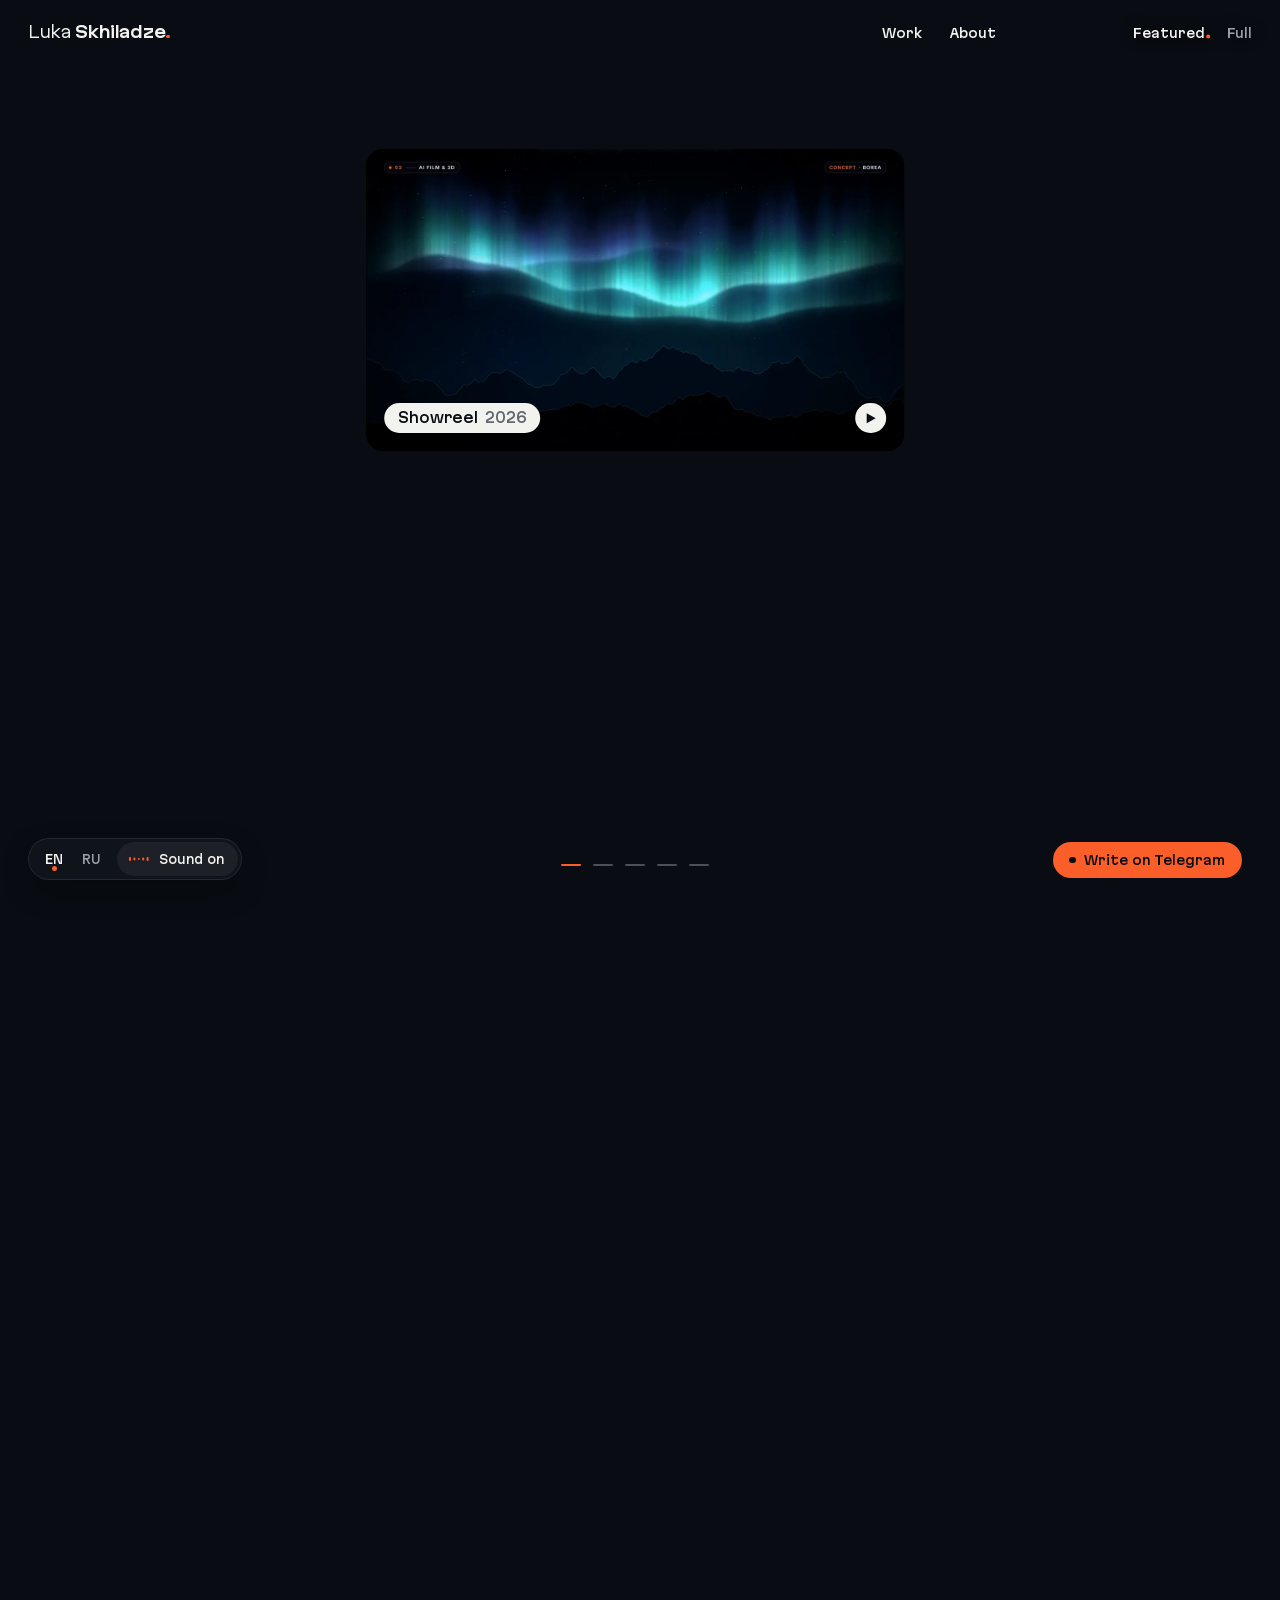
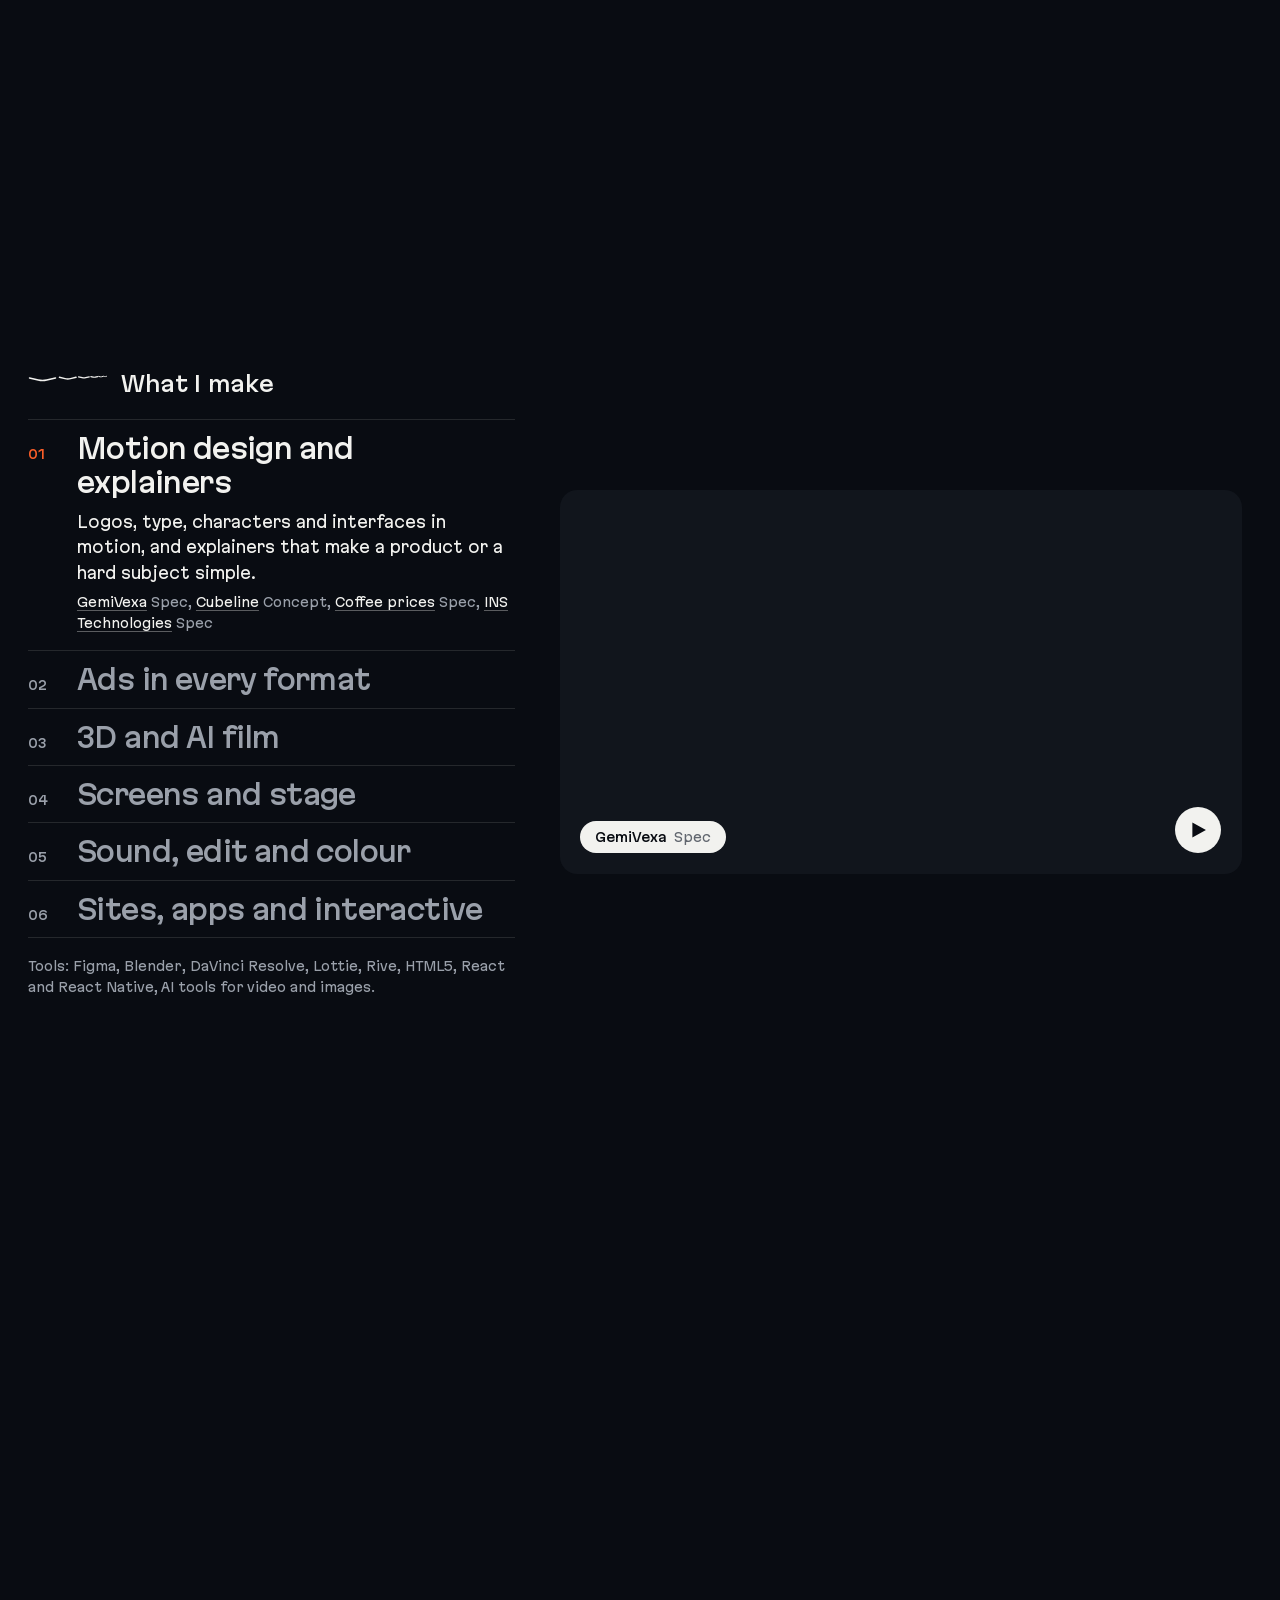
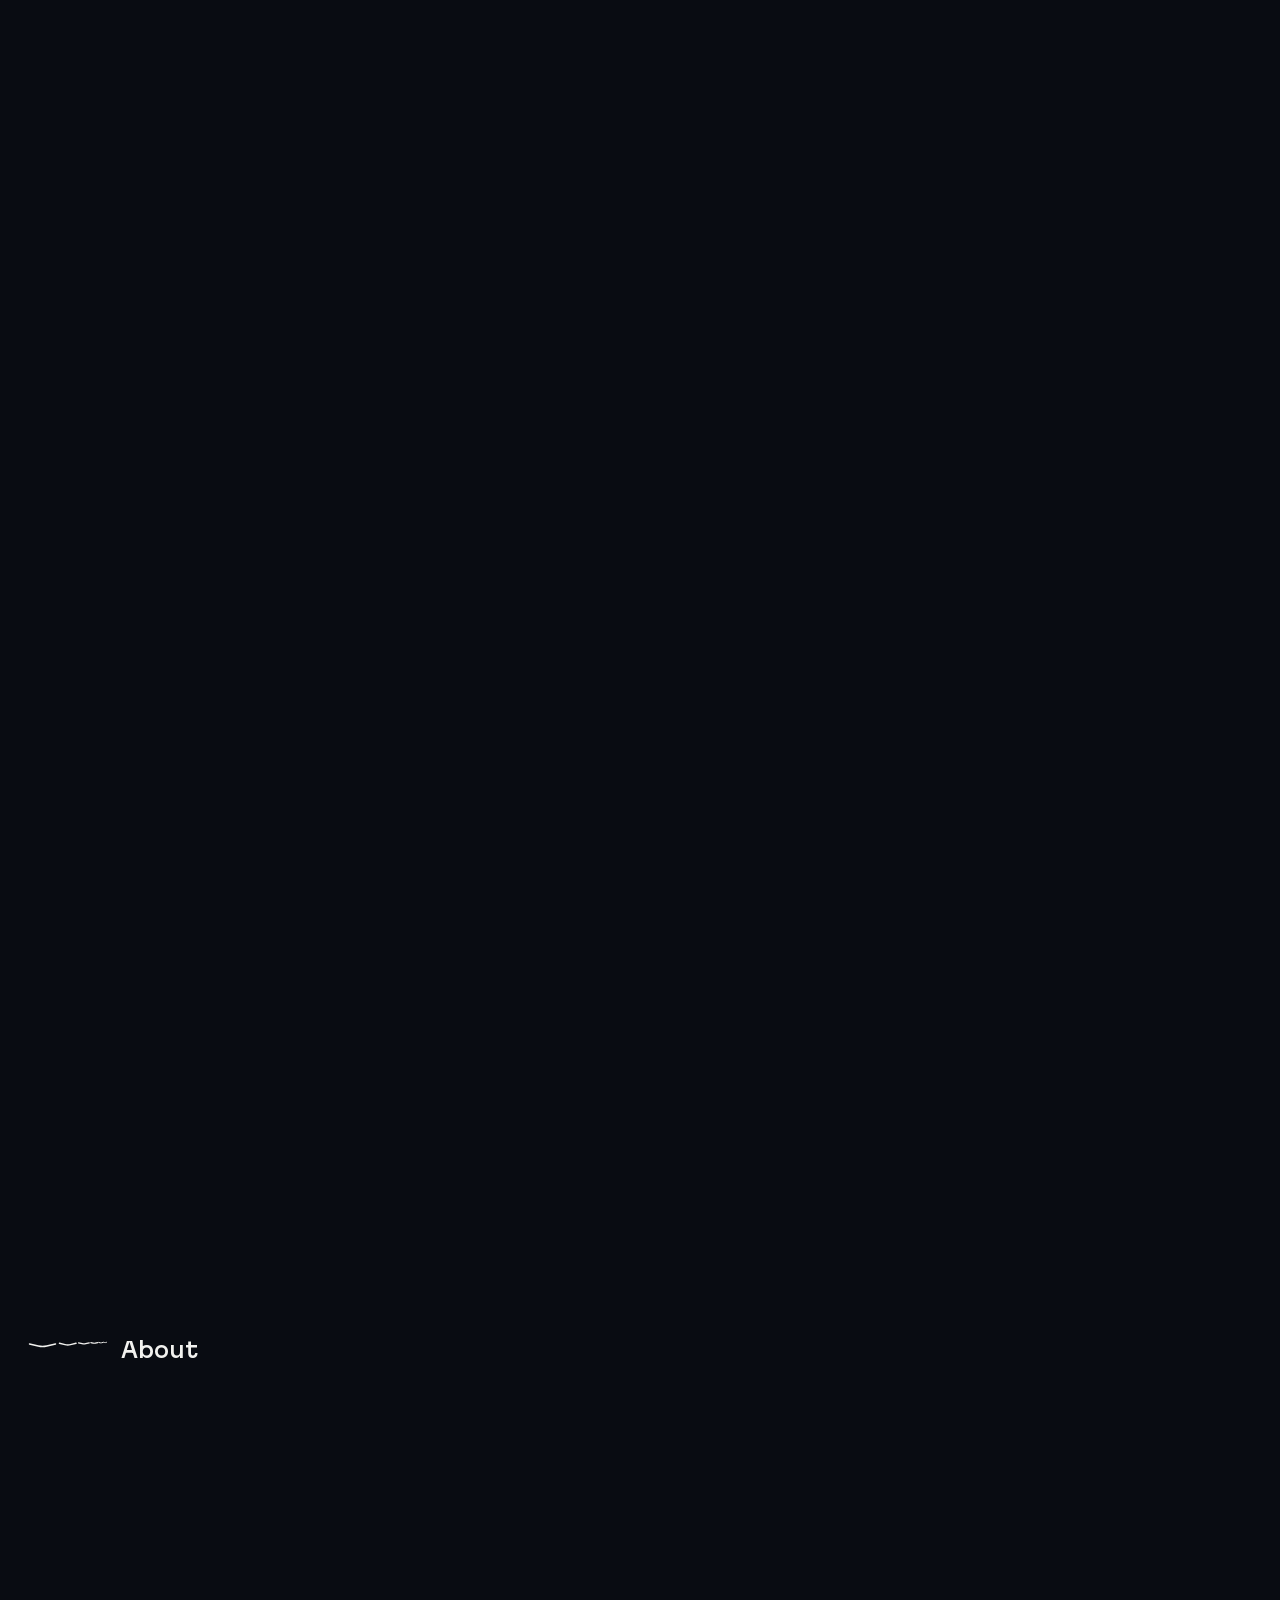
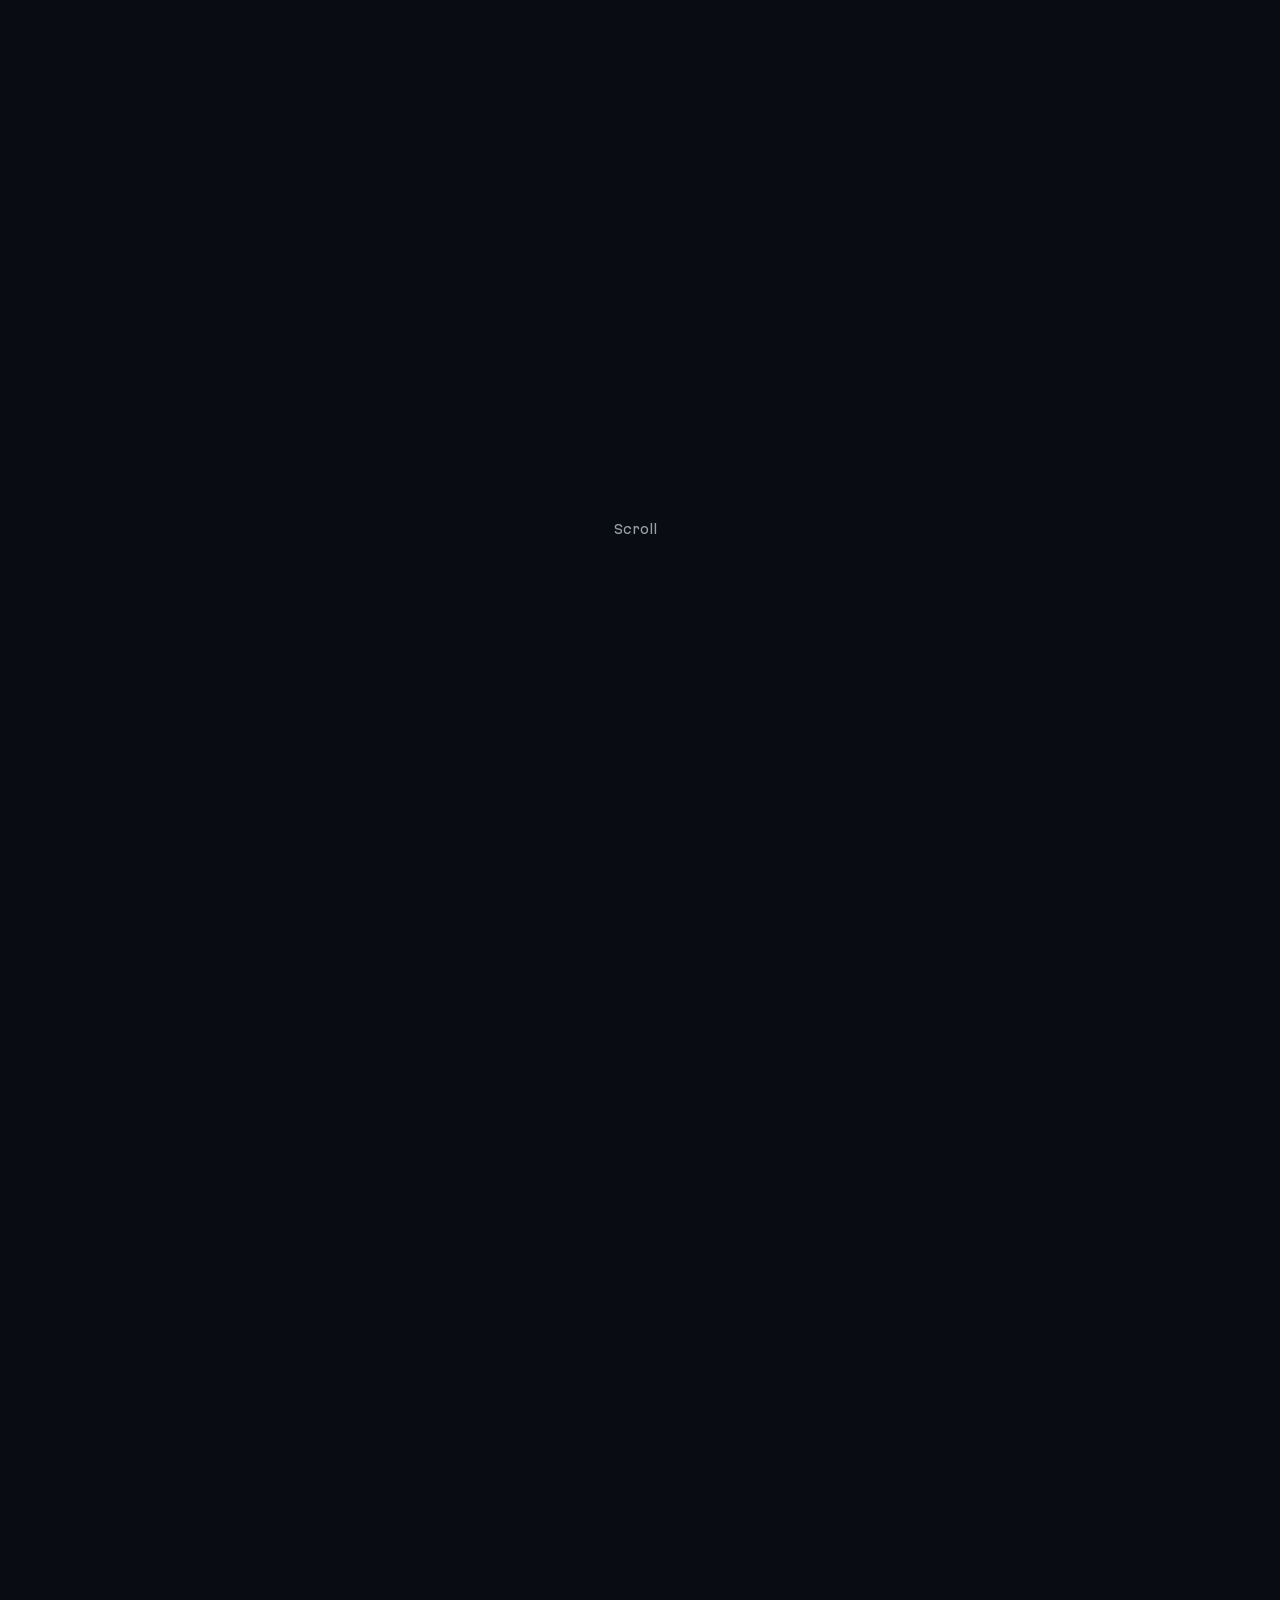
==== index.html @ 317418f0 "skhiladze.com: The hero panel sounds as the wall does: going card to card (the arrows, a swipe, a ke" ====
<!doctype html>
<html lang="en" class="no-js" data-base="" data-av1="loop,film,teaser" data-av1-same="film/adreel film/bassface film/borea film/coffee film/cubeline film/fuse2d film/lamp film/onepoint film/theo loop/bassface-sm loop/borea loop/logicor loop/logicor-h-sm loop/stage-h loop/stage-h-sm loop/theo-sm teaser">
<head>
<meta charset="utf-8">
<meta name="viewport" content="width=device-width, initial-scale=1, viewport-fit=cover">
<title>Luka Skhiladze, motion designer and product engineer</title>
<meta name="description" content="Motion design, AI film, 3D and original sound, plus the website or app to go with them. Tbilisi, working worldwide.">
<link rel="canonical" href="https://skhiladze.com/">
<link rel="alternate" hreflang="en" href="https://skhiladze.com/">
<link rel="alternate" hreflang="ru" href="https://skhiladze.com/ru/">
<link rel="alternate" hreflang="x-default" href="https://skhiladze.com/">
<meta name="theme-color" content="#090C12">
<meta name="color-scheme" content="dark">
<meta property="og:type" content="website">
<meta property="og:site_name" content="Luka Skhiladze">
<meta property="og:title" content="Luka Skhiladze, motion designer and product engineer">
<meta property="og:description" content="Motion design, AI film, 3D and original sound, plus the website or app to go with them. Tbilisi, working worldwide.">
<meta property="og:url" content="https://skhiladze.com/">
<meta property="og:image" content="https://skhiladze.com/media/og-en.jpg">
<meta property="og:image:width" content="1200">
<meta property="og:image:height" content="630">
<meta property="og:locale" content="en_US">
<meta name="twitter:card" content="summary_large_image">
<link rel="icon" href="favicon.svg?v=3271329821" type="image/svg+xml">
<link rel="icon" href="favicon-32.png?v=3271329821" sizes="32x32" type="image/png">
<link rel="apple-touch-icon" href="apple-touch-icon.png?v=3271329821">
<link rel="preload" href="fonts/martian-display-lat.woff2" as="font" type="font/woff2" crossorigin>
<link rel="preload" href="fonts/martian-grotesk-lat.woff2" as="font" type="font/woff2" crossorigin>
<link rel="preload" href="media/cards-en.avif?v=0c165a3c" as="image" type="image/avif" media="(min-width: 761px)" fetchpriority="high">
<link rel="preload" href="media/cards-en-sm.avif?v=31008559" as="image" type="image/avif" media="(max-width: 760px)" fetchpriority="high">
<link rel="preload" href="media/cards-mask-en.webp?v=833fb277" as="image" media="(min-width: 761px)">
<link rel="preload" href="media/dial.webp?v=605748b4" as="image" media="(min-width: 761px)">
<link rel="preload" href="media/dial-sm.webp?v=88027cfd" as="image" media="(max-width: 760px)">
<link rel="preload" href="media/cards-mask-en-sm.webp?v=8a00266f" as="image" media="(max-width: 760px)">
<link rel="modulepreload" href="assets/app.js?v=3271329821">
<link rel="stylesheet" href="assets/site.css?v=3271329821">
<script>(function(d){d.classList.replace('no-js','js');var m=/[?&]still\b/.test(location.search);try{m=m||localStorage.getItem('skh-motion')==='0'}catch(e){}d.classList.add(m?'still':'is-intro');try{history.scrollRestoration='manual'}catch(e){}try{if(sessionStorage.getItem('skh-place'))d.classList.add('is-jump')}catch(e){}if(HTMLScriptElement.supports&&HTMLScriptElement.supports('speculationrules')){var s=d.ownerDocument.createElement('script');s.type='speculationrules';s.textContent="{\"prefetch\": [{\"where\": {\"selector_matches\": \"a[hreflang]:not([aria-current])\"}, \"eagerness\": \"moderate\"}]}";d.ownerDocument.head.appendChild(s)}})(document.documentElement)</script>
<script type="application/ld+json">{"@context": "https://schema.org", "@type": "Person", "name": "Luka Skhiladze", "alternateName": "Лука Схиладзе", "jobTitle": "Motion designer and product engineer", "url": "https://skhiladze.com", "address": {"@type": "PostalAddress", "addressLocality": "Tbilisi", "addressCountry": "GE"}, "sameAs": ["https://vimeo.com/showcase/12429580", "https://www.linkedin.com/in/lukaskhiladze", "https://t.me/vaivuiskh", "https://github.com/akultange"]}</script>
</head>
<body>
<div class="veil" aria-hidden="true"></div>
<div class="enter" hidden data-words="Motion|Explainers|Ads|3D|AI film|Screens|Stage|Sound|Edit|Colour|Sites|Apps" data-click-on="Click to tune in" data-click-off="Click to enter" data-tap-on="Tap to tune in" data-tap-off="Tap to enter" data-dial="media/dial.webp?v=605748b4" data-dial-sm="media/dial-sm.webp?v=88027cfd" data-panes="media/dial/" data-pv="c41f6f48"><button class="enter__go" type="button">Enter, with sound</button><button class="enter__mute" type="button">Enter without sound</button></div>
<a class="skip" href="#work">Skip to the work</a>
<button class="skip skip--motion motion-sw" type="button" aria-pressed="true"><span class="mo" aria-hidden="true"><span class="mo__arm"></span></span><span class="mo__on">Motion on</span><span class="mo__off">Motion off</span></button>
<div class="menu" id="menu" tabindex="-1" hidden>
  <div class="menu__top"><a class="menu__mark" href="#top"><span class="name"><span class="name__a">Luka</span> <span class="name__b">Skhiladze</span><span class="pt pt--stop" aria-hidden="true"></span></span></a><button class="menu__x" type="button">Close</button></div>
  <nav class="menu__nav" aria-label="Sections"><ol><li><a href="#work"><span class="menu__n" aria-hidden="true">01</span><span class="menu__w">Work</span></a></li><li><a href="#about"><span class="menu__n" aria-hidden="true">02</span><span class="menu__w">About</span></a></li></ol></nav>
  <div class="menu__view" role="group" aria-label="View"><span class="menu__k">View</span><button class="menu__vb" type="button" data-view="featured" aria-pressed="true">Featured</button><button class="menu__vb" type="button" data-view="full" aria-pressed="false">Full</button></div>
</div>
<main>
<section class="hero" id="top" data-items="5" data-centres="[0, 1, 2, 3, 4]">
  <h1 class="sr">Luka Skhiladze, motion designer and product engineer</h1>
<div class="hero__pin">
    <canvas class="strip" aria-hidden="true"></canvas>
    <header class="bar">
      <div class="bar__mark"><a href="#top"><span class="name"><span class="name__a">Luka</span> <span class="name__b">Skhiladze</span><span class="pt pt--stop" aria-hidden="true"></span></span></a></div>
      <nav class="bar__nav" aria-label="Sections"><span class="bar__half"><a href="#work">Work</a></span><span class="bar__half"><a href="#about">About</a></span></nav>
      <div class="bar__end">
        <button class="bar__menu" type="button" aria-expanded="false" aria-controls="menu">Menu</button>
      </div>
    </header>
    <div class="gate">
      <div class="gate__frame"><video class="gate__v is-on" data-src="media/teaser.mp4" data-src-sm="media/teaser-sm.mp4" data-poster="media/reel.webp" muted loop playsinline preload="none" aria-hidden="true" tabindex="-1"></video><video class="gate__v" data-src="media/loop/brerdemon.mp4" data-src-sm="media/loop/brerdemon-sm.mp4" data-poster="media/loop/brerdemon.webp" muted loop playsinline preload="none" aria-hidden="true" tabindex="-1"></video><video class="gate__v" data-src="media/loop/logicor.mp4" data-src-sm="media/loop/logicor-sm.mp4" data-poster="media/loop/logicor.webp" muted loop playsinline preload="none" aria-hidden="true" tabindex="-1"></video><video class="gate__v" data-src="media/loop/coffee.mp4" data-src-sm="media/loop/coffee-sm.mp4" data-poster="media/loop/coffee.webp" muted loop playsinline preload="none" aria-hidden="true" tabindex="-1"></video><video class="gate__v" data-src="media/loop/borea.mp4" data-src-sm="media/loop/borea-sm.mp4" data-poster="media/loop/borea.webp" muted loop playsinline preload="none" aria-hidden="true" tabindex="-1"></video><noscript><img class="gate__still" src="media/reel.webp" width="1280" height="720" alt=""></noscript><div class="gate__rows"><div class="gate__row is-on" data-i="0" aria-current="true"><span class="gate__tab" data-gl-shield><b>Showreel</b> <span>2026</span></span><a class="gate__play" data-gl-shield href="https://vimeo.com/1236859193" data-slug="reel" data-kind="film" data-title="Showreel" data-what="One minute, cut to my own score" data-label="2026" data-vimeo="1236859193" data-file="media/film/reel.mp4" data-snd="music" aria-label="Watch with sound: Showreel"><span class="gate__pl" aria-hidden="true">Watch with sound</span><svg class="gate__ic" viewBox="0 0 58 58" aria-hidden="true"><path d="M21.9 19.5V38.5L39 29Z"/></svg></a></div><div class="gate__row" data-i="1"><span class="gate__tab" data-gl-shield><b>BrerDemon</b> <span>Concept</span></span><a class="gate__play" data-gl-shield href="media/film/brerdemon.mp4" data-slug="brerdemon" data-kind="film" data-title="BrerDemon" data-label="Concept" data-file="media/film/brerdemon.mp4" data-snd="music" aria-label="Watch: BrerDemon"><span class="gate__pl" aria-hidden="true">Watch</span><svg class="gate__ic" viewBox="0 0 58 58" aria-hidden="true"><path d="M21.9 19.5V38.5L39 29Z"/></svg></a></div><div class="gate__row" data-i="2"><span class="gate__tab" data-gl-shield><b>Logicor Park 08</b> <span>Client, AI</span></span><a class="gate__play" data-gl-shield href="media/film/logicor.mp4" data-slug="logicor" data-kind="film" data-title="Logicor Park 08" data-what="AI video banner campaign, every format" data-label="Client, AI" data-file="media/film/logicor.mp4" data-snd="none" aria-label="Watch: Logicor Park 08"><span class="gate__pl" aria-hidden="true">Watch</span><svg class="gate__ic" viewBox="0 0 58 58" aria-hidden="true"><path d="M21.9 19.5V38.5L39 29Z"/></svg></a></div><div class="gate__row" data-i="3"><span class="gate__tab" data-gl-shield><b>Coffee prices</b> <span>Spec</span></span><a class="gate__play" data-gl-shield href="https://vimeo.com/1236838621" data-slug="coffee" data-kind="film" data-title="Coffee prices" data-what="Hand-drawn explainer for YouTube" data-label="Spec" data-vimeo="1236838621" data-file="media/film/coffee.mp4" data-cc="media/film/coffee.vtt" aria-label="Watch: Coffee prices"><span class="gate__pl" aria-hidden="true">Watch</span><svg class="gate__ic" viewBox="0 0 58 58" aria-hidden="true"><path d="M21.9 19.5V38.5L39 29Z"/></svg></a></div><div class="gate__row" data-i="4"><span class="gate__tab" data-gl-shield><b>Borea</b> <span>Concept</span></span><a class="gate__play" data-gl-shield href="https://vimeo.com/1231861622" data-slug="borea" data-kind="film" data-title="Borea" data-what="Launch film for a weather app" data-label="Concept" data-vimeo="1231861622" data-file="media/film/borea.mp4" data-snd="music" aria-label="Watch: Borea"><span class="gate__pl" aria-hidden="true">Watch</span><svg class="gate__ic" viewBox="0 0 58 58" aria-hidden="true"><path d="M21.9 19.5V38.5L39 29Z"/></svg></a></div></div></div>
    </div>
    <div class="dots" role="group" aria-label="Films in the middle window"><button class="dots__b" type="button" data-i="0" aria-label="Showreel" aria-current="true"></button><button class="dots__b" type="button" data-i="1" aria-label="BrerDemon"></button><button class="dots__b" type="button" data-i="2" aria-label="Logicor Park 08"></button><button class="dots__b" type="button" data-i="3" aria-label="Coffee prices"></button><button class="dots__b" type="button" data-i="4" aria-label="Borea"></button></div>
    <p class="swipe" aria-hidden="true"><svg class="swipe__ic" viewBox="0 0 16 30"><path d="M2.6 26L8 20.6 13.4 26"/><path d="M2.6 17L8 11.6 13.4 17"/><circle cx="8" cy="4.4" r="2.5"/></svg><span class="swipe__t">Swipe up</span></p>
    <a class="btn btn--tg hero__tg" href="https://t.me/vaivuiskh"><span class="pt" aria-hidden="true"></span><span class="roll"><span>Write on Telegram</span><span aria-hidden="true">Write on Telegram</span></span></a>
  </div>
</section>
<section class="make" id="work" aria-labelledby="make-h">
  <div class="make__scene" style="--k:6">
    <div class="make__pin" data-hold>
      <div class="make__side">
        <h2 class="make__h" id="make-h" data-arrive style="--ai:0"><span class="flock" aria-hidden="true"><svg viewBox="0 0 52.9 14"><path d="M1.00 1.4L6.76 8.23Q9.60 11.60 12.44 8.23L18.20 1.4"/><path d="M20.80 1.4L24.49 5.77Q26.30 7.93 28.12 5.77L31.81 1.4"/><path d="M33.47 1.4L35.83 4.20Q36.99 5.58 38.16 4.20L40.52 1.4"/><path d="M41.58 1.4L43.09 3.19Q43.84 4.07 44.58 3.19L46.09 1.4"/><path d="M46.77 1.4L47.74 2.55Q48.22 3.11 48.69 2.55L49.66 1.4"/><path d="M50.09 1.4L50.71 2.13Q51.02 2.50 51.32 2.13L51.94 1.4"/><circle cx="9.60" cy="7.32" r="2.4"/></svg></span>What I make</h2>
        <ol class="make__list"><li class="make__item is-on" data-i="0" data-arrive style="--ai:1">
      <button class="make__b" type="button"><span class="make__n">01</span><span class="make__t">Motion design and explainers</span></button>
      <div class="make__more"><div><a class="make__mw" href="https://vimeo.com/1231188796" data-slug="gemivexa" data-kind="film" data-title="GemiVexa" data-what="Kinetic typography intro" data-label="Spec" data-vimeo="1231188796" data-file="media/film/gemivexa.mp4" data-snd="music" data-land aria-label="GemiVexa Spec, Motion design and explainers"><video class="make__v" data-src="media/loop/gemivexa.mp4" data-src-sm="media/loop/gemivexa-sm.mp4" data-poster="media/loop/gemivexa.webp" muted loop playsinline preload="none" aria-hidden="true"></video><span class="make__tab"><b>GemiVexa</b> <span>Spec</span></span><span class="make__go" aria-hidden="true"><svg class="make__ic" viewBox="0 0 58 58" aria-hidden="true"><path d="M21.9 19.5V38.5L39 29Z"/></svg></span></a><p class="make__s">Logos, type, characters and interfaces in motion, and explainers that make a product or a hard subject simple.</p><p class="make__ex"><a href="https://vimeo.com/1231188796" data-slug="gemivexa" data-kind="film" data-title="GemiVexa" data-what="Kinetic typography intro" data-label="Spec" data-vimeo="1231188796" data-file="media/film/gemivexa.mp4" data-snd="music">GemiVexa</a> <span class="make__lab">Spec</span>, <a href="https://vimeo.com/1231174220" data-slug="cubeline" data-kind="film" data-title="Cubeline" data-what="SaaS explainer, interface motion" data-label="Concept" data-vimeo="1231174220" data-file="media/film/cubeline.mp4" data-snd="music">Cubeline</a> <span class="make__lab">Concept</span>, <a href="https://vimeo.com/1236838621" data-slug="coffee" data-kind="film" data-title="Coffee prices" data-what="Hand-drawn explainer for YouTube" data-label="Spec" data-vimeo="1236838621" data-file="media/film/coffee.mp4" data-cc="media/film/coffee.vtt">Coffee prices</a> <span class="make__lab">Spec</span>, <a href="https://vimeo.com/1233704367" data-slug="ins" data-kind="film" data-title="INS Technologies" data-what="Facilities film for IRIS200, four minutes" data-label="Spec" data-vimeo="1233704367" data-file="media/film/ins.mp4" data-snd="music">INS Technologies</a> <span class="make__lab">Spec</span></p></div></div>
    </li><li class="make__item" data-i="1" data-arrive style="--ai:2">
      <button class="make__b" type="button"><span class="make__n">02</span><span class="make__t">Ads in every format</span></button>
      <div class="make__more"><div><a class="make__mw" href="https://vimeo.com/1232948144" data-slug="ev" data-kind="film" data-title="EV Conference" data-what="One ad in three native formats" data-label="Spec" data-vimeo="1232948144" data-file="media/film/ev.mp4" data-snd="music" aria-label="EV Conference Spec, Ads in every format"><video class="make__v" data-src="media/loop/ev.mp4" data-src-sm="media/loop/ev-sm.mp4" data-poster="media/loop/ev.webp" muted loop playsinline preload="none" aria-hidden="true"></video><span class="make__tab"><b>EV Conference</b> <span>Spec</span></span><span class="make__go" aria-hidden="true"><svg class="make__ic" viewBox="0 0 58 58" aria-hidden="true"><path d="M21.9 19.5V38.5L39 29Z"/></svg></span></a><p class="make__s">Ads for Reels, Stories, TikTok and VK Clips, with several hooks to test and banners to match, all from one idea.</p><p class="make__ex"><a href="https://vimeo.com/1232948144" data-slug="ev" data-kind="film" data-title="EV Conference" data-what="One ad in three native formats" data-label="Spec" data-vimeo="1232948144" data-file="media/film/ev.mp4" data-snd="music">EV Conference</a> <span class="make__lab">Spec</span>, <a href="media/film/logicor.mp4" data-slug="logicor" data-kind="film" data-title="Logicor Park 08" data-what="AI video banner campaign, every format" data-label="Client, AI" data-file="media/film/logicor.mp4" data-snd="none">Logicor Park 08</a> <span class="make__lab">Client, AI</span>, <a href="https://vimeo.com/1231866635" data-slug="adreel" data-kind="film" data-title="Ad creative reel" data-what="Static and video ads for DTC brands" data-label="Spec" data-vimeo="1231866635" data-file="media/film/adreel.mp4" data-snd="music">Ad creative reel</a> <span class="make__lab">Spec</span></p></div></div>
    </li><li class="make__item" data-i="2" data-arrive style="--ai:3">
      <button class="make__b" type="button"><span class="make__n">03</span><span class="make__t">3D and AI film</span></button>
      <div class="make__more"><div><a class="make__mw" href="https://vimeo.com/1231861622" data-slug="borea" data-kind="film" data-title="Borea" data-what="Launch film for a weather app" data-label="Concept" data-vimeo="1231861622" data-file="media/film/borea.mp4" data-snd="music" aria-label="Borea Concept, 3D and AI film"><video class="make__v" data-src="media/loop/borea-h.mp4" data-src-sm="media/loop/borea-h-sm.mp4" data-poster="media/loop/borea.webp" muted loop playsinline preload="none" aria-hidden="true"></video><span class="make__tab"><b>Borea</b> <span>Concept</span></span><span class="make__go" aria-hidden="true"><svg class="make__ic" viewBox="0 0 58 58" aria-hidden="true"><path d="M21.9 19.5V38.5L39 29Z"/></svg></span></a><p class="make__s">Product films, scenes and simulations in Blender, and AI footage finished with real editing, colour and sound.</p><p class="make__ex"><a href="https://vimeo.com/1233689711" data-slug="fuse3d" data-kind="film" data-title="Fuse 2" data-what="AI agent product film in 3D" data-label="Spec" data-vimeo="1233689711" data-file="media/film/fuse3d.mp4" data-snd="music">Fuse 2</a> <span class="make__lab">Spec</span>, <a href="https://vimeo.com/1233693409" data-slug="lamp" data-kind="film" data-title="Modular desk lamp" data-what="3D product film" data-label="Spec" data-vimeo="1233693409" data-file="media/film/lamp.mp4" data-snd="music">Modular desk lamp</a> <span class="make__lab">Spec</span>, <a href="https://vimeo.com/1231861622" data-slug="borea" data-kind="film" data-title="Borea" data-what="Launch film for a weather app" data-label="Concept" data-vimeo="1231861622" data-file="media/film/borea.mp4" data-snd="music">Borea</a> <span class="make__lab">Concept</span>, <a href="https://vimeo.com/1236739543" data-slug="finch" data-kind="film" data-title="Finch &amp; Wild" data-what="Brand film opening, AI previz" data-label="Spec, AI" data-vimeo="1236739543" data-file="media/film/finch.mp4" data-snd="music">Finch &amp; Wild</a> <span class="make__lab">Spec, AI</span></p></div></div>
    </li><li class="make__item" data-i="3" data-arrive style="--ai:4">
      <button class="make__b" type="button"><span class="make__n">04</span><span class="make__t">Screens and stage</span></button>
      <div class="make__more"><div><a class="make__mw" href="https://vimeo.com/1234375913" data-slug="stage" data-kind="film" data-title="Stage Visuals Pack" data-what="Characters and loops for concert screens" data-label="Spec" data-vimeo="1234375913" data-file="media/film/stage.mp4" data-snd="music" aria-label="Stage Visuals Pack Spec, Screens and stage"><video class="make__v" data-src="media/loop/stage-h.mp4" data-src-sm="media/loop/stage-h-sm.mp4" data-poster="media/loop/stage.webp" muted loop playsinline preload="none" aria-hidden="true"></video><span class="make__tab"><b>Stage Visuals Pack</b> <span>Spec</span></span><span class="make__go" aria-hidden="true"><svg class="make__ic" viewBox="0 0 58 58" aria-hidden="true"><path d="M21.9 19.5V38.5L39 29Z"/></svg></span></a><p class="make__s">Loops for LED walls and projections, characters for concert screens, visualizers for tracks and releases.</p><p class="make__ex"><a href="https://vimeo.com/1234375913" data-slug="stage" data-kind="film" data-title="Stage Visuals Pack" data-what="Characters and loops for concert screens" data-label="Spec" data-vimeo="1234375913" data-file="media/film/stage.mp4" data-snd="music">Stage Visuals Pack</a> <span class="make__lab">Spec</span>, <a href="https://vimeo.com/1234375866" data-slug="bassface" data-kind="film" data-title="BASSFACE" data-what="Loop for an LED screen" data-label="Spec" data-vimeo="1234375866" data-file="media/film/bassface.mp4" data-snd="none">BASSFACE</a> <span class="make__lab">Spec</span>, <a href="https://vimeo.com/1236840946" data-slug="theo" data-kind="film" data-title="Theo (Mihigh Remix)" data-what="Music visualizer in ferrofluid" data-label="Spec" data-vimeo="1236840946" data-file="media/film/theo.mp4" data-snd="music">Theo (Mihigh Remix)</a> <span class="make__lab">Spec</span></p></div></div>
    </li><li class="make__item" data-i="4" data-arrive style="--ai:5">
      <button class="make__b" type="button"><span class="make__n">05</span><span class="make__t">Sound, edit and colour</span></button>
      <div class="make__more"><div><a class="make__mw" href="https://vimeo.com/1231888838" data-slug="onepoint" data-kind="film" data-title="One Point" data-what="My concept film: a point, a line, a plane, a name" data-label="My film" data-vimeo="1231888838" data-file="media/film/onepoint.mp4" data-snd="music" aria-label="One Point My film, Sound, edit and colour"><video class="make__v" data-src="media/loop/onepoint.mp4" data-src-sm="media/loop/onepoint-sm.mp4" data-poster="media/loop/onepoint.webp" muted loop playsinline preload="none" aria-hidden="true"></video><span class="make__tab"><b>One Point</b> <span>My film</span></span><span class="make__go" aria-hidden="true"><svg class="make__ic" viewBox="0 0 58 58" aria-hidden="true"><path d="M21.9 19.5V38.5L39 29Z"/></svg></span></a><p class="make__s">Original music and sound design cut to the picture, then editing and colour grading, from ads to documentary.</p><p class="make__ex"><a href="https://vimeo.com/1236859193" data-slug="reel" data-kind="film" data-title="Showreel" data-what="One minute, cut to my own score" data-label="2026" data-vimeo="1236859193" data-file="media/film/reel.mp4" data-snd="music">Showreel</a> <span class="make__lab">2026</span>, <a href="https://vimeo.com/1231888838" data-slug="onepoint" data-kind="film" data-title="One Point" data-what="My concept film: a point, a line, a plane, a name" data-label="My film" data-vimeo="1231888838" data-file="media/film/onepoint.mp4" data-snd="music">One Point</a> <span class="make__lab">My film</span></p></div></div>
    </li><li class="make__item" data-i="5" data-arrive style="--ai:6">
      <button class="make__b" type="button"><span class="make__n">06</span><span class="make__t">Sites, apps and interactive</span></button>
      <div class="make__more"><div><a class="make__mw" href="https://akultange.github.io/the-cozzi/" data-slug="cozzi" data-kind="site" data-title="The Cozzi" data-what="Product site concept for a travel pillow" data-label="Spec" target="_blank" rel="noopener" aria-label="The Cozzi Spec, Sites, apps and interactive"><video class="make__v" data-src="media/loop/cozzi.mp4" data-src-sm="media/loop/cozzi-sm.mp4" data-poster="media/loop/cozzi.webp" muted loop playsinline preload="none" aria-hidden="true"></video><span class="make__tab"><b>The Cozzi</b> <span>Spec</span></span><span class="make__go" aria-hidden="true"><svg class="make__ic" viewBox="0 0 58 58" aria-hidden="true"><path d="M22 36L36 22M25 22H36V33" fill="none" stroke="currentColor" stroke-width="2.6" stroke-linecap="round" stroke-linejoin="round"/></svg></span></a><p class="make__s">Landing pages, sites and mobile apps from idea to release, Lottie and Rive animation, HTML5 banners and mini-games.</p><p class="make__ex"><a href="https://akultange.github.io/the-cozzi/" data-slug="cozzi" data-kind="site" data-title="The Cozzi" data-what="Product site concept for a travel pillow" data-label="Spec" target="_blank" rel="noopener">The Cozzi</a> <span class="make__lab">Spec</span>, <a href="https://apps.apple.com/app/id6769320930" data-slug="app" data-kind="site" data-title="B2B safety app" data-what="iOS app I built end to end" data-label="App Store" target="_blank" rel="noopener">B2B safety app</a> <span class="make__lab">App Store</span>, <a href="https://akultange.github.io/forseo-rive/" data-slug="forseo" data-kind="site" data-title="Forseo" data-what="Rive mascot with a state machine" data-label="Spec" target="_blank" rel="noopener">Forseo</a> <span class="make__lab">Spec</span>, <a href="https://akultange.github.io/vault-playable/" data-slug="vault" data-kind="site" data-title="VAULT" data-what="Playable mini-game for ad networks" data-label="Spec" target="_blank" rel="noopener">VAULT</a> <span class="make__lab">Spec</span></p></div></div>
    </li></ol>
        <p class="make__tools" data-arrive style="--ai:7">Tools: Figma, Blender, DaVinci Resolve, Lottie, Rive, HTML5, React and React Native, AI tools for video and images.</p>
      </div>
      <div class="make__frame" data-land>
        <canvas class="make__field" aria-hidden="true"></canvas>
        <a class="make__win is-on" href="https://vimeo.com/1231188796" data-slug="gemivexa" data-kind="film" data-title="GemiVexa" data-what="Kinetic typography intro" data-label="Spec" data-vimeo="1231188796" data-file="media/film/gemivexa.mp4" data-snd="music" tabindex="0" aria-label="GemiVexa Spec, Motion design and explainers"><video class="make__v" data-src="media/loop/gemivexa.mp4" data-src-sm="media/loop/gemivexa-sm.mp4" data-poster="media/loop/gemivexa.webp" muted loop playsinline preload="none" aria-hidden="true"></video><span class="make__tab"><b>GemiVexa</b> <span>Spec</span></span><span class="make__go" aria-hidden="true"><svg class="make__ic" viewBox="0 0 58 58" aria-hidden="true"><path d="M21.9 19.5V38.5L39 29Z"/></svg></span></a><a class="make__win" href="https://vimeo.com/1232948144" data-slug="ev" data-kind="film" data-title="EV Conference" data-what="One ad in three native formats" data-label="Spec" data-vimeo="1232948144" data-file="media/film/ev.mp4" data-snd="music" tabindex="-1" aria-label="EV Conference Spec, Ads in every format"><video class="make__v" data-src="media/loop/ev.mp4" data-src-sm="media/loop/ev-sm.mp4" data-poster="media/loop/ev.webp" muted loop playsinline preload="none" aria-hidden="true"></video><span class="make__tab"><b>EV Conference</b> <span>Spec</span></span><span class="make__go" aria-hidden="true"><svg class="make__ic" viewBox="0 0 58 58" aria-hidden="true"><path d="M21.9 19.5V38.5L39 29Z"/></svg></span></a><a class="make__win" href="https://vimeo.com/1231861622" data-slug="borea" data-kind="film" data-title="Borea" data-what="Launch film for a weather app" data-label="Concept" data-vimeo="1231861622" data-file="media/film/borea.mp4" data-snd="music" tabindex="-1" aria-label="Borea Concept, 3D and AI film"><video class="make__v" data-src="media/loop/borea-h.mp4" data-src-sm="media/loop/borea-h-sm.mp4" data-poster="media/loop/borea.webp" muted loop playsinline preload="none" aria-hidden="true"></video><span class="make__tab"><b>Borea</b> <span>Concept</span></span><span class="make__go" aria-hidden="true"><svg class="make__ic" viewBox="0 0 58 58" aria-hidden="true"><path d="M21.9 19.5V38.5L39 29Z"/></svg></span></a><a class="make__win" href="https://vimeo.com/1234375913" data-slug="stage" data-kind="film" data-title="Stage Visuals Pack" data-what="Characters and loops for concert screens" data-label="Spec" data-vimeo="1234375913" data-file="media/film/stage.mp4" data-snd="music" tabindex="-1" aria-label="Stage Visuals Pack Spec, Screens and stage"><video class="make__v" data-src="media/loop/stage-h.mp4" data-src-sm="media/loop/stage-h-sm.mp4" data-poster="media/loop/stage.webp" muted loop playsinline preload="none" aria-hidden="true"></video><span class="make__tab"><b>Stage Visuals Pack</b> <span>Spec</span></span><span class="make__go" aria-hidden="true"><svg class="make__ic" viewBox="0 0 58 58" aria-hidden="true"><path d="M21.9 19.5V38.5L39 29Z"/></svg></span></a><a class="make__win" href="https://vimeo.com/1231888838" data-slug="onepoint" data-kind="film" data-title="One Point" data-what="My concept film: a point, a line, a plane, a name" data-label="My film" data-vimeo="1231888838" data-file="media/film/onepoint.mp4" data-snd="music" tabindex="-1" aria-label="One Point My film, Sound, edit and colour"><video class="make__v" data-src="media/loop/onepoint.mp4" data-src-sm="media/loop/onepoint-sm.mp4" data-poster="media/loop/onepoint.webp" muted loop playsinline preload="none" aria-hidden="true"></video><span class="make__tab"><b>One Point</b> <span>My film</span></span><span class="make__go" aria-hidden="true"><svg class="make__ic" viewBox="0 0 58 58" aria-hidden="true"><path d="M21.9 19.5V38.5L39 29Z"/></svg></span></a><a class="make__win" href="https://akultange.github.io/the-cozzi/" data-slug="cozzi" data-kind="site" data-title="The Cozzi" data-what="Product site concept for a travel pillow" data-label="Spec" target="_blank" rel="noopener" tabindex="-1" aria-label="The Cozzi Spec, Sites, apps and interactive"><video class="make__v" data-src="media/loop/cozzi.mp4" data-src-sm="media/loop/cozzi-sm.mp4" data-poster="media/loop/cozzi.webp" muted loop playsinline preload="none" aria-hidden="true"></video><span class="make__tab"><b>The Cozzi</b> <span>Spec</span></span><span class="make__go" aria-hidden="true"><svg class="make__ic" viewBox="0 0 58 58" aria-hidden="true"><path d="M22 36L36 22M25 22H36V33" fill="none" stroke="currentColor" stroke-width="2.6" stroke-linecap="round" stroke-linejoin="round"/></svg></span></a>
      </div>
    </div>
  </div>
</section>
<section class="op" id="about" aria-labelledby="about-h">
  <a class="skip" href="#contact">Skip to the end of the About</a>
  <div class="op-track">
    <div class="op-stage">
      <canvas class="op-field" aria-hidden="true"></canvas>
      <canvas class="op-line" aria-hidden="true"></canvas>
      <div class="op-planes" aria-hidden="true"></div>
      <div class="op-fade" aria-hidden="true"></div>
      <div class="op-head">
        <h2 class="op-h" id="about-h"><span class="flock" aria-hidden="true"><svg viewBox="0 0 52.9 14"><path d="M1.00 1.4L6.76 8.23Q9.60 11.60 12.44 8.23L18.20 1.4"/><path d="M20.80 1.4L24.49 5.77Q26.30 7.93 28.12 5.77L31.81 1.4"/><path d="M33.47 1.4L35.83 4.20Q36.99 5.58 38.16 4.20L40.52 1.4"/><path d="M41.58 1.4L43.09 3.19Q43.84 4.07 44.58 3.19L46.09 1.4"/><path d="M46.77 1.4L47.74 2.55Q48.22 3.11 48.69 2.55L49.66 1.4"/><path d="M50.09 1.4L50.71 2.13Q51.02 2.50 51.32 2.13L51.94 1.4"/><circle cx="9.60" cy="7.32" r="2.4"/></svg></span>About</h2>
        <p class="op-chap" aria-hidden="true"><span class="op-n"></span><span class="op-ct"></span></p>
      </div>
      <p class="op-year" aria-hidden="true"></p>
      <p class="op-hint" aria-hidden="true">Scroll</p>
      <div class="op-final">
        <p class="op-word" aria-hidden="true"><span class="op-w-a">Luka</span> <span class="op-w-b">Skhiladze</span><span class="pt pt--stop"></span></p>
        <p class="op-copy">You get the whole cycle from one person: idea, design, animation, sound, edit, colour and, if needed, the site or app. When a project needs a senior designer, I work alongside Gio Kheladze, my studio partner.</p>
        <dl class="op-facts"><div><dt>Based in</dt><dd>Tbilisi, Georgia</dd></div><div><dt>Languages</dt><dd>Russian, Georgian, English</dd></div><div><dt>Works</dt><dd>Remotely, worldwide</dd></div></dl>
        <p class="op-cta"><a class="btn btn--tg op-tg" href="https://t.me/vaivuiskh"><span class="pt" aria-hidden="true"></span><span class="roll"><span>Write on Telegram</span><span aria-hidden="true">Write on Telegram</span></span></a><span class="op-cl"><a href="mailto:akultange@gmail.com?subject=Project%20for%20Luka">akultange@gmail.com</a><a href="https://www.linkedin.com/in/lukaskhiladze" target="_blank" rel="noopener">LinkedIn</a><a href="https://vimeo.com/showcase/12429580" target="_blank" rel="noopener">Vimeo</a></span></p>
        <p class="op-last"><span class="op-motto">A point, a line, a plane, a name.</span><button class="op-again" type="button"><svg class="op-again__ic" viewBox="0 0 24 24" aria-hidden="true"><polyline points="1 4 1 10 7 10"/><path d="M3.5 15a9 9 0 1 0 2.1-9.4L1 10"/></svg>Watch again</button><button class="op-again op-motion motion-sw" type="button" aria-pressed="true"><span class="mo" aria-hidden="true"><span class="mo__arm"></span></span><span class="mo__on">Motion on</span><span class="mo__off">Motion off</span></button></p>
      </div>
      <p class="op-rotate"><span class="op-rot-i" aria-hidden="true"></span><span>Turn your phone upright to watch the story</span></p>
    </div>
    <span class="op-end" id="contact"></span>
  </div>
  <div class="sr"><ol><li>2019. Post-production supervisor. Running editors, sound designers and motion designers, and seeing where work was done at half effort.</li><li>2019–2021. Film colorist. «Kresty», documentary, Memorandum · colour</li><li>2019–2022. IT at Bauman, Moscow.</li><li>2023–2025. Independent developer. Sites and apps, from idea to release.</li><li>2025–2026. Startup app, end to end. All the way to the App Store.</li><li>2026 →. Motion designer and developer. Films for clients abroad, and the site or app around them when they need one.</li></ol><p>You get the whole cycle from one person: idea, design, animation, sound, edit, colour and, if needed, the site or app. When a project needs a senior designer, I work alongside Gio Kheladze, my studio partner. Based in: Tbilisi, Georgia. Languages: Russian, Georgian, English. Works: Remotely, worldwide.</p></div>
  <script type="application/json" class="op-data">{"ch":{"pps":{"yr":"2019","t":"Post-production supervisor","b":"Running editors, sound designers and motion designers, and seeing where work was done at half effort."},"col":{"yr":"2019–2021","t":"Film colorist","b":"«Kresty», documentary, Memorandum · colour"},"bau":{"yr":"2019–2022","t":"IT at Bauman, Moscow","b":""},"dev":{"yr":"2023–2025","t":"Independent developer","b":"Sites and apps, from idea to release."},"app":{"yr":"2025–2026","t":"Startup app, end to end","b":"All the way to the App Store."},"now":{"yr":"2026 →","t":"Motion designer and developer","b":"Films for clients abroad, and the site or app around them when they need one."}},"board":["Edit","Sound","Motion"],"pipe":["Idea","Design","Code","Release"],"bau":["МГТУ им. Н. Э. Баумана","Moscow"],"grade":["Grade","Log"],"status":["Prepare for Submission","Waiting for Review","In Review","Ready for Distribution"],"now":"Now","name":[["Luka ","#8a9099"],["Skhiladze","#f2f2ef"],[".","#fb5e28"]],"luka":"media/still/luka.webp","slides":[{"src":"media/still/w-stage.webp","t":"Stage Visuals Pack","l":"Spec"},{"src":"media/still/w-theo.webp","t":"Theo (Mihigh Remix)","l":"Spec"},{"src":"media/still/w-gemivexa.webp","t":"GemiVexa","l":"Spec"},{"src":"media/still/w-ev.webp","t":"EV Conference","l":"Spec"},{"src":"media/still/w-borea.webp","t":"Borea","l":"Concept"},{"src":"media/still/w-logicor.webp","t":"Logicor Park 08","l":"Client, AI"},{"src":"media/still/w-campfire.webp","t":"Campfire Stories","l":"Spec"},{"src":"media/still/w-brerdemon.webp","t":"BrerDemon","l":"Concept"},{"src":"media/still/w-bassface.webp","t":"BASSFACE","l":"Spec"},{"src":"media/still/w-fuse3d.webp","t":"Fuse 2","l":"Spec"}]}</script>
</section>
</main>
<section class="full" id="full" aria-label="All work" hidden>
  <div class="full__veil" aria-hidden="true"></div>
  <canvas class="full__flow" aria-hidden="true"></canvas>
  <div class="full__in">
    <div class="full__band" aria-hidden="true"></div>
    <canvas class="full__dial" aria-hidden="true"></canvas>
    <span class="full__pt" aria-hidden="true"></span>
    <div class="full__win" aria-hidden="true"><img class="full__img" src="[data-uri]" width="16" height="9" alt="" decoding="async">
      <p class="full__away" data-vimeo="Plays from Vimeo" data-site="Opens the site" data-store="Opens the App Store"><span class="full__ic"></span><span class="full__aw"></span></p></div>
    <p class="full__hint" data-sum="31 films, 28 minutes in all · 7 sites and apps" data-point="Point at a name to see it, click it to open" data-touch="Tap a name to open it"><span class="full__hs">31 films, 28 minutes in all · 7 sites and apps</span><span class="full__hp">Point at a name to see it, click it to open</span></p>
    <div class="full__lists">
      <p class="full__g">Films</p><ul class="full__list"><li><a class="full__it" href="https://vimeo.com/1236859193" data-slug="reel" data-kind="film" data-title="Showreel" data-what="One minute, cut to my own score" data-label="2026" data-vimeo="1236859193" data-file="media/film/reel.mp4" data-snd="music" data-preview="media/f/reel-0.webp" data-loop="media/teaser-sm.mp4" data-dur="59"><span class="full__t">Showreel</span><span class="full__m">2026 · 0:59</span></a></li><li><a class="full__it" href="https://vimeo.com/1236739543" data-slug="finch" data-kind="film" data-title="Finch &amp; Wild" data-what="Brand film opening, AI previz" data-label="Spec, AI" data-vimeo="1236739543" data-file="media/film/finch.mp4" data-snd="music" data-preview="media/still/w-finch.webp" data-dur="31"><span class="full__t">Finch &amp; Wild</span><span class="full__m">Spec, AI · 0:31</span></a></li><li><a class="full__it" href="https://vimeo.com/1236840946" data-slug="theo" data-kind="film" data-title="Theo (Mihigh Remix)" data-what="Music visualizer in ferrofluid" data-label="Spec" data-vimeo="1236840946" data-file="media/film/theo.mp4" data-snd="music" data-preview="media/still/w-theo.webp" data-loop="media/loop/theo-sm.mp4" data-dur="50"><span class="full__t">Theo (Mihigh Remix)</span><span class="full__m">Spec · 0:50</span></a></li><li><a class="full__it" href="https://vimeo.com/1234375913" data-slug="stage" data-kind="film" data-title="Stage Visuals Pack" data-what="Characters and loops for concert screens" data-label="Spec" data-vimeo="1234375913" data-file="media/film/stage.mp4" data-snd="music" data-preview="media/still/w-stage.webp" data-loop="media/loop/stage-sm.mp4" data-dur="72"><span class="full__t">Stage Visuals Pack</span><span class="full__m">Spec · 1:12</span></a></li><li><a class="full__it" href="https://vimeo.com/1233689711" data-slug="fuse3d" data-kind="film" data-title="Fuse 2" data-what="AI agent product film in 3D" data-label="Spec" data-vimeo="1233689711" data-file="media/film/fuse3d.mp4" data-snd="music" data-preview="media/still/w-fuse3d.webp" data-dur="51"><span class="full__t">Fuse 2</span><span class="full__m">Spec · 0:51</span></a></li><li><a class="full__it" href="https://vimeo.com/1231861622" data-slug="borea" data-kind="film" data-title="Borea" data-what="Launch film for a weather app" data-label="Concept" data-vimeo="1231861622" data-file="media/film/borea.mp4" data-snd="music" data-preview="media/still/w-borea.webp" data-loop="media/loop/borea-sm.mp4" data-dur="40"><span class="full__t">Borea</span><span class="full__m">Concept · 0:40</span></a></li><li><a class="full__it" href="media/film/logicor.mp4" data-slug="logicor" data-kind="film" data-title="Logicor Park 08" data-what="AI video banner campaign, every format" data-label="Client, AI" data-file="media/film/logicor.mp4" data-snd="none" data-preview="media/still/w-logicor.webp" data-loop="media/loop/logicor-sm.mp4" data-dur="30"><span class="full__t">Logicor Park 08</span><span class="full__m">Client, AI · 0:30</span></a></li><li><a class="full__it" href="https://vimeo.com/1232948144" data-slug="ev" data-kind="film" data-title="EV Conference" data-what="One ad in three native formats" data-label="Spec" data-vimeo="1232948144" data-file="media/film/ev.mp4" data-snd="music" data-preview="media/still/w-ev.webp" data-loop="media/loop/ev-sm.mp4" data-dur="22"><span class="full__t">EV Conference</span><span class="full__m">Spec · 0:22</span></a></li><li><a class="full__it" href="https://vimeo.com/1231188796" data-slug="gemivexa" data-kind="film" data-title="GemiVexa" data-what="Kinetic typography intro" data-label="Spec" data-vimeo="1231188796" data-file="media/film/gemivexa.mp4" data-snd="music" data-preview="media/still/w-gemivexa.webp" data-loop="media/loop/gemivexa-sm.mp4" data-dur="30"><span class="full__t">GemiVexa</span><span class="full__m">Spec · 0:30</span></a></li><li><a class="full__it" href="https://vimeo.com/1232768237" data-slug="campfire" data-kind="film" data-title="Campfire Stories" data-what="Title sequence in ink" data-label="Spec" data-vimeo="1232768237" data-file="media/film/campfire.mp4" data-snd="music" data-preview="media/still/w-campfire.webp" data-loop="media/loop/campfire-sm.mp4" data-dur="60"><span class="full__t">Campfire Stories</span><span class="full__m">Spec · 1:00</span></a></li><li><a class="full__it" href="https://vimeo.com/1233693409" data-slug="lamp" data-kind="film" data-title="Modular desk lamp" data-what="3D product film" data-label="Spec" data-vimeo="1233693409" data-file="media/film/lamp.mp4" data-snd="music" data-preview="media/still/w-lamp.webp" data-loop="media/loop/lamp-sm.mp4" data-dur="43"><span class="full__t">Modular desk lamp</span><span class="full__m">Spec · 0:43</span></a></li><li><a class="full__it" href="https://vimeo.com/1233704367" data-slug="ins" data-kind="film" data-title="INS Technologies" data-what="Facilities film for IRIS200, four minutes" data-label="Spec" data-vimeo="1233704367" data-file="media/film/ins.mp4" data-snd="music" data-preview="media/still/w-ins.webp" data-loop="media/loop/ins-sm.mp4" data-dur="244"><span class="full__t">INS Technologies</span><span class="full__m">Spec · 4:04</span></a></li><li><a class="full__it" href="media/film/brerdemon.mp4" data-slug="brerdemon" data-kind="film" data-title="BrerDemon" data-label="Concept" data-file="media/film/brerdemon.mp4" data-snd="music" data-preview="media/still/w-brerdemon.webp" data-loop="media/loop/brerdemon-sm.mp4" data-dur="35"><span class="full__t">BrerDemon</span><span class="full__m">Concept · 0:35</span></a></li><li><a class="full__it" href="https://vimeo.com/1231888838" data-slug="onepoint" data-kind="film" data-title="One Point" data-what="My concept film: a point, a line, a plane, a name" data-label="My film" data-vimeo="1231888838" data-file="media/film/onepoint.mp4" data-snd="music" data-preview="media/still/w-onepoint.webp" data-loop="media/loop/onepoint-sm.mp4" data-dur="60"><span class="full__t">One Point</span><span class="full__m">My film · 1:00</span></a></li><li><a class="full__it" href="https://vimeo.com/1236204447" data-slug="fuse2d" data-kind="film" data-title="Fuse 2 Voice Agents" data-what="2D explainer" data-label="Spec" data-vimeo="1236204447" data-file="media/film/fuse2d.mp4" data-cc="media/film/fuse2d.vtt" data-preview="media/still/w-fuse2d.webp" data-loop="media/loop/fuse2d-sm.mp4" data-dur="115"><span class="full__t">Fuse 2 Voice Agents</span><span class="full__m">Spec · 1:55</span></a></li><li><a class="full__it" href="https://vimeo.com/1231174220" data-slug="cubeline" data-kind="film" data-title="Cubeline" data-what="SaaS explainer, interface motion" data-label="Concept" data-vimeo="1231174220" data-file="media/film/cubeline.mp4" data-snd="music" data-preview="media/still/w-cubeline.webp" data-loop="media/loop/cubeline-sm.mp4" data-dur="46"><span class="full__t">Cubeline</span><span class="full__m">Concept · 0:46</span></a></li><li><a class="full__it" href="https://vimeo.com/1236838621" data-slug="coffee" data-kind="film" data-title="Coffee prices" data-what="Hand-drawn explainer for YouTube" data-label="Spec" data-vimeo="1236838621" data-file="media/film/coffee.mp4" data-cc="media/film/coffee.vtt" data-preview="media/still/w-coffee.webp" data-loop="media/loop/coffee-sm.mp4" data-dur="60"><span class="full__t">Coffee prices</span><span class="full__m">Spec · 1:00</span></a></li><li><a class="full__it" href="https://vimeo.com/1233488958" data-slug="trading" data-kind="film" data-title="Trading channel opener" data-what="Explainer built on market data" data-label="Spec" data-vimeo="1233488958" data-dur="91"><span class="full__t">Trading channel opener</span><span class="full__m">Spec · 1:31</span></a></li><li><a class="full__it" href="https://vimeo.com/1234375866" data-slug="bassface" data-kind="film" data-title="BASSFACE" data-what="Loop for an LED screen" data-label="Spec" data-vimeo="1234375866" data-file="media/film/bassface.mp4" data-snd="none" data-preview="media/still/w-bassface.webp" data-loop="media/loop/bassface-sm.mp4" data-dur="27"><span class="full__t">BASSFACE</span><span class="full__m">Spec · 0:27</span></a></li><li><a class="full__it" href="https://vimeo.com/1236721859" data-slug="envelope" data-kind="film" data-title="Wax-seal envelope" data-what="Milestone reveal for an app" data-label="Client" data-vimeo="1236721859" data-file="media/film/envelope.mp4" data-snd="music" data-ratio="9/16" data-preview="media/still/w-envelope.webp" data-dur="27"><span class="full__t">Wax-seal envelope</span><span class="full__m">Client · 0:27</span></a></li><li><a class="full__it" href="https://vimeo.com/1232350357" data-slug="breathing" data-kind="film" data-title="Breathing Check" data-what="Lottie loop for an app" data-label="Spec" data-vimeo="1232350357" data-dur="61"><span class="full__t">Breathing Check</span><span class="full__m">Spec · 1:01</span></a></li><li><a class="full__it" href="https://vimeo.com/1231701695" data-slug="nichiyomu" data-kind="film" data-title="Nichiyomu" data-what="Reels ad for a reading app" data-label="Client" data-vimeo="1231701695" data-ratio="9/16" data-dur="12"><span class="full__t">Nichiyomu</span><span class="full__m">Client · 0:12</span></a></li><li><a class="full__it" href="https://vimeo.com/1231995534" data-slug="midas" data-kind="film" data-title="Midas" data-what="Product film for B2B fintech" data-label="Spec" data-vimeo="1231995534" data-dur="55"><span class="full__t">Midas</span><span class="full__m">Spec · 0:55</span></a></li><li><a class="full__it" href="https://vimeo.com/1232314251" data-slug="openrush" data-kind="film" data-title="OpenRush" data-what="Hero film for a product site" data-label="Spec" data-vimeo="1232314251" data-dur="50"><span class="full__t">OpenRush</span><span class="full__m">Spec · 0:50</span></a></li><li><a class="full__it" href="https://vimeo.com/1233698071" data-slug="telegraph" data-kind="film" data-title="Telegraph" data-what="Protocol explainer" data-label="Spec" data-vimeo="1233698071" data-dur="71"><span class="full__t">Telegraph</span><span class="full__m">Spec · 1:11</span></a></li><li><a class="full__it" href="https://vimeo.com/1236622439" data-slug="nativity" data-kind="film" data-title="The Nativity as a group chat" data-what="A story told as messages" data-label="Spec" data-vimeo="1236622439" data-dur="90"><span class="full__t">The Nativity as a group chat</span><span class="full__m">Spec · 1:30</span></a></li><li><a class="full__it" href="https://vimeo.com/1231196708" data-slug="medical" data-kind="film" data-title="Making the invisible visible" data-what="Medical motion: X-ray overlay, 3D anatomy" data-label="Spec" data-vimeo="1231196708" data-ratio="9/16" data-dur="37"><span class="full__t">Making the invisible visible</span><span class="full__m">Spec · 0:37</span></a></li><li><a class="full__it" href="https://vimeo.com/1231866635" data-slug="adreel" data-kind="film" data-title="Ad creative reel" data-what="Static and video ads for DTC brands" data-label="Spec" data-vimeo="1231866635" data-file="media/film/adreel.mp4" data-snd="music" data-preview="media/still/w-adreel.webp" data-loop="media/loop/adreel-sm.mp4" data-dur="62"><span class="full__t">Ad creative reel</span><span class="full__m">Spec · 1:02</span></a></li><li><a class="full__it" href="https://vimeo.com/1231138408" data-slug="snoozecard" data-kind="film" data-title="Snoozecard" data-what="Launch ad for a fintech app" data-label="Spec" data-vimeo="1231138408" data-ratio="9/16" data-dur="20"><span class="full__t">Snoozecard</span><span class="full__m">Spec · 0:20</span></a></li><li><a class="full__it" href="https://vimeo.com/1231124998" data-slug="founderfiles" data-kind="film" data-title="The Founder Files" data-what="Podcast logo sting" data-label="Spec" data-vimeo="1231124998" data-dur="7"><span class="full__t">The Founder Files</span><span class="full__m">Spec · 0:07</span></a></li><li><a class="full__it" href="https://vimeo.com/1231179704" data-slug="retail" data-kind="film" data-title="Convenience retail platform" data-what="Product promo" data-label="Spec" data-vimeo="1231179704" data-dur="27"><span class="full__t">Convenience retail platform</span><span class="full__m">Spec · 0:27</span></a></li></ul>
      <p class="full__g">Sites and apps</p><ul class="full__list"><li><a class="full__it" href="https://akultange.github.io/the-cozzi/" data-slug="cozzi" data-kind="site" data-title="The Cozzi" data-what="Product site concept for a travel pillow" data-label="Spec" data-preview="media/f/cozzi-0.webp" data-loop="media/loop/cozzi-sm.mp4" target="_blank" rel="noopener" data-dur="0"><span class="full__t">The Cozzi<svg class="arrow" viewBox="0 0 12 12" aria-hidden="true"><path d="M2.5 9.5L9.5 2.5M4 2.5H9.5V8" fill="none" stroke="currentColor" stroke-width="1.3" stroke-linecap="round" stroke-linejoin="round"/></svg></span><span class="full__m">Spec</span></a></li><li><a class="full__it" href="https://akultange.github.io/anjoman-spec/" data-slug="anjoman" data-kind="site" data-title="Anjoman" data-what="Redesign concept, with Gio Kheladze" data-label="Concept" data-preview="media/f/anjoman-0.webp" target="_blank" rel="noopener" data-dur="0"><span class="full__t">Anjoman<svg class="arrow" viewBox="0 0 12 12" aria-hidden="true"><path d="M2.5 9.5L9.5 2.5M4 2.5H9.5V8" fill="none" stroke="currentColor" stroke-width="1.3" stroke-linecap="round" stroke-linejoin="round"/></svg></span><span class="full__m">Concept</span></a></li><li><a class="full__it" href="https://akultange.github.io/forseo-rive/" data-slug="forseo" data-kind="site" data-title="Forseo" data-what="Rive mascot with a state machine" data-label="Spec" data-preview="media/f/forseo-0.webp" data-loop="media/loop/forseo-sm.mp4" target="_blank" rel="noopener" data-dur="0"><span class="full__t">Forseo<svg class="arrow" viewBox="0 0 12 12" aria-hidden="true"><path d="M2.5 9.5L9.5 2.5M4 2.5H9.5V8" fill="none" stroke="currentColor" stroke-width="1.3" stroke-linecap="round" stroke-linejoin="round"/></svg></span><span class="full__m">Spec</span></a></li><li><a class="full__it" href="https://akultange.github.io/vault-playable/" data-slug="vault" data-kind="site" data-title="VAULT" data-what="Playable mini-game for ad networks" data-label="Spec" data-preview="media/f/vault-0.webp" target="_blank" rel="noopener" data-dur="0"><span class="full__t">VAULT<svg class="arrow" viewBox="0 0 12 12" aria-hidden="true"><path d="M2.5 9.5L9.5 2.5M4 2.5H9.5V8" fill="none" stroke="currentColor" stroke-width="1.3" stroke-linecap="round" stroke-linejoin="round"/></svg></span><span class="full__m">Spec</span></a></li><li><a class="full__it" href="https://vimeo.com/1232736019" data-slug="trjournal" data-kind="film" data-title="Trading journal" data-what="Web app: CSV import and analytics" data-label="Spec" data-vimeo="1232736019" data-dur="160"><span class="full__t">Trading journal</span><span class="full__m">Spec · 2:40</span></a></li><li><a class="full__it" href="https://gogagomareli.com" data-slug="gogart" data-kind="site" data-title="gogagomareli.com" data-what="Website for the artist Goga Gomareli" data-label="Live site" target="_blank" rel="noopener" data-dur="0"><span class="full__t">gogagomareli.com<svg class="arrow" viewBox="0 0 12 12" aria-hidden="true"><path d="M2.5 9.5L9.5 2.5M4 2.5H9.5V8" fill="none" stroke="currentColor" stroke-width="1.3" stroke-linecap="round" stroke-linejoin="round"/></svg></span><span class="full__m">Live site</span></a></li><li><a class="full__it" href="https://apps.apple.com/app/id6769320930" data-slug="app" data-kind="site" data-title="B2B safety app" data-what="iOS app I built end to end" data-label="App Store" target="_blank" rel="noopener" data-dur="0"><span class="full__t">B2B safety app<svg class="arrow" viewBox="0 0 12 12" aria-hidden="true"><path d="M2.5 9.5L9.5 2.5M4 2.5H9.5V8" fill="none" stroke="currentColor" stroke-width="1.3" stroke-linecap="round" stroke-linejoin="round"/></svg></span><span class="full__m">App Store</span></a></li></ul>
    </div>
    <div class="full__card" aria-live="polite">
      <p class="full__cn"></p><h3 class="full__ct">All work</h3><p class="full__cd"><span class="full__cm"></span> <span class="full__cw"></span></p>
      <div class="full__ca"><a class="full__go" href="#" data-play="Play film" data-site="Open the site" data-store="Open in the App Store"><span class="full__gt"></span></a>
        <button class="full__back" type="button">All work</button></div>
    </div>
    <p class="full__tn" data-touch="Swipe to turn the dial">Scroll, drag or use the arrow keys to turn the dial</p>
    <p class="full__note">Spec means made from a brief or for this portfolio; the brands shown did not commission it. AI-generated shots are labelled AI.</p>
  </div>
  <div class="full__shade" aria-hidden="true"></div>
</section>
<nav class="back" aria-label="Page sections"><a class="back__mark" href="#top"><span class="name"><span class="name__a">Luka</span> <span class="name__b">Skhiladze</span><span class="pt pt--stop" aria-hidden="true"></span></span></a><span class="back__nav"><a href="#work">Work</a><a href="#about">About</a></span><button class="back__menu" type="button" aria-expanded="false" aria-controls="menu">Menu</button></nav>
<aside class="view" aria-label="View"><button class="view__b" type="button" data-view="featured" aria-pressed="true"><span class="view__w">Featured</span></button><button class="view__b" type="button" data-view="full" aria-pressed="false" aria-controls="full"><span class="view__w">Full</span></button><span class="view__pt" aria-hidden="true"><span class="view__in"></span></span></aside>
<aside class="dock" aria-label="Language and sound"><nav class="dock__lang" aria-label="Language"><a class="dock__l" href="./" hreflang="en" lang="en" aria-current="page">EN</a><a class="dock__l" href="ru/" hreflang="ru" lang="ru">RU</a><span class="dock__pt" aria-hidden="true"></span></nav><button class="dock__sound" type="button" aria-pressed="false" data-on="Sound on" data-off="Sound off"><span class="dock__eq" aria-hidden="true"><i></i><i></i><i></i><i></i><i></i></span><span class="dock__st">Sound off</span></button></aside>
<div class="focus" hidden role="dialog" aria-modal="true" data-vimeo="Open on Vimeo" data-site="Open the site" data-music="Music only" data-silent="No sound" data-cc-label="English"><div class="focus__film"></div><button class="focus__edge focus__edge--prev" type="button" aria-label="Previous"><span class="focus__chev"><span class="focus__ci" aria-hidden="true"><svg viewBox="0 0 16 16" aria-hidden="true"><path d="M10 3.5L5.5 8 10 12.5"/></svg><svg viewBox="0 0 16 16" aria-hidden="true"><path d="M10 3.5L5.5 8 10 12.5"/></svg></span></span></button><button class="focus__edge focus__edge--next" type="button" aria-label="Next"><span class="focus__chev"><span class="focus__ci" aria-hidden="true"><svg viewBox="0 0 16 16" aria-hidden="true"><path d="M6 3.5L10.5 8 6 12.5"/></svg><svg viewBox="0 0 16 16" aria-hidden="true"><path d="M6 3.5L10.5 8 6 12.5"/></svg></span></span></button><div class="focus__info"><p class="focus__n"></p><p class="focus__h"><span class="focus__t"></span><span class="focus__m"></span></p><p class="focus__w"></p><div class="focus__go"><a class="focus__out" href="https://vimeo.com/showcase/12429580" target="_blank" rel="noopener" hidden><span class="roll"><span></span><span aria-hidden="true"></span></span><span class="focus__oa" aria-hidden="true"><svg class="arrow" viewBox="0 0 12 12" aria-hidden="true"><path d="M2.5 9.5L9.5 2.5M4 2.5H9.5V8" fill="none" stroke="currentColor" stroke-width="1.3" stroke-linecap="round" stroke-linejoin="round"/></svg><svg class="arrow" viewBox="0 0 12 12" aria-hidden="true"><path d="M2.5 9.5L9.5 2.5M4 2.5H9.5V8" fill="none" stroke="currentColor" stroke-width="1.3" stroke-linecap="round" stroke-linejoin="round"/></svg></span></a><button class="focus__arr" type="button" data-d="-1" aria-label="Previous"><span class="focus__ci" aria-hidden="true"><svg viewBox="0 0 16 16" aria-hidden="true"><path d="M10 3.5L5.5 8 10 12.5"/></svg><svg viewBox="0 0 16 16" aria-hidden="true"><path d="M10 3.5L5.5 8 10 12.5"/></svg></span></button><button class="focus__arr" type="button" data-d="1" aria-label="Next"><span class="focus__ci" aria-hidden="true"><svg viewBox="0 0 16 16" aria-hidden="true"><path d="M6 3.5L10.5 8 6 12.5"/></svg><svg viewBox="0 0 16 16" aria-hidden="true"><path d="M6 3.5L10.5 8 6 12.5"/></svg></span></button></div></div><button class="focus__x" type="button" aria-label="Close"><svg viewBox="0 0 16 16" aria-hidden="true"><path d="M4 4L12 12" pathLength="1"/><path d="M12 4L4 12" pathLength="1"/></svg></button></div>
<dialog class="viewer" aria-labelledby="viewer-t" data-music="Music only" data-silent="No sound" data-cc-label="English">
  <div class="viewer__in">
    <div class="viewer__frame"></div>
    <div class="viewer__meta">
      <span class="viewer__label"></span>
      <p class="viewer__t" id="viewer-t"></p>
      <p class="viewer__w"></p>
      <a class="viewer__out" href="#" target="_blank" rel="noopener">Open on Vimeo</a>
    </div>
    <button class="viewer__x btn btn--ink" type="button">Close</button>
  </div>
</dialog>
<div class="cur" aria-hidden="true" data-watch="Watch" data-open="Open" data-type="Type" data-hold="Hold" data-held="Let go"><span class="cur__p"></span><span class="cur__r"></span><span class="cur__l"><svg class="cur__ic" viewBox="0 0 12 12" focusable="false"><path class="cur__i-play" d="M3.6 2.1V9.9L10 6Z"/><path class="cur__i-open" d="M3.5 8.5L8.5 3.5M4.6 3.5H8.5V7.4"/><path class="cur__i-hold" d="M4 2.6V9.4M8 2.6V9.4"/><path class="cur__i-type" d="M6 2.2V9.8"/></svg><span class="cur__t"></span></span></div>
<aside class="fab-a" aria-label="Contact"><a class="fab" href="https://t.me/vaivuiskh" aria-label="Write on Telegram"><span class="pt" aria-hidden="true"></span><span class="roll"><span>Telegram</span><span aria-hidden="true">Telegram</span></span></a></aside>
<script type="application/json" id="strip-data">{"cards":[{"slug":"reel","kind":"film","loop":"media/teaser-sm.mp4"},{"slug":"brerdemon","kind":"film","loop":"media/loop/brerdemon-sm.mp4","hover":"media/loop/brerdemon-h-sm.mp4"},{"slug":"logicor","kind":"film","loop":"media/loop/logicor-sm.mp4","hover":"media/loop/logicor-h-sm.mp4"},{"slug":"coffee","kind":"film","loop":"media/loop/coffee-sm.mp4","hover":"media/loop/coffee-h-sm.mp4"},{"slug":"borea","kind":"film","loop":"media/loop/borea-sm.mp4","hover":"media/loop/borea-h-sm.mp4"}],"tiles":["reel","brerdemon","logicor","coffee","borea","stage","theo","fuse2d","gemivexa","onepoint","ins","campfire","ev","bassface","cubeline","cozzi","forseo"],"cols":4,"rows":5,"atlas":"media/cards-en.webp?v=0a6d04bd","atlasSm":"media/cards-en-sm.webp?v=8427657f","mask":"media/cards-mask-en.webp?v=833fb277","maskSm":"media/cards-mask-en-sm.webp?v=8a00266f","atlasAv":"media/cards-en.avif?v=0c165a3c","atlasSmAv":"media/cards-en-sm.avif?v=31008559"}</script>
<script type="module" src="assets/app.js?v=3271329821"></script>
</body>
</html>
---- assets/site.css ----
@font-face{font-family:Martian Display;font-style:normal;font-weight:300 700;font-display:swap;size-adjust:91%;src:url(../fonts/martian-display-lat.woff2) format("woff2");unicode-range:U+0020-007E,U+00A0-00FF,U+0131,U+0152-0153,U+02C6,U+02DA,U+02DC,U+2000-206F,U+20AC,U+2122,U+2190-2193,U+2212}@font-face{font-family:Martian Display;font-style:normal;font-weight:300 700;font-display:swap;size-adjust:91%;src:url(../fonts/martian-display-cyr.woff2) format("woff2");unicode-range:U+0400-045F,U+0490-0491,U+2116}@font-face{font-family:Martian Grotesk;font-style:normal;font-weight:300 700;font-display:swap;size-adjust:91%;src:url(../fonts/martian-grotesk-lat.woff2) format("woff2");unicode-range:U+0020-007E,U+00A0-00FF,U+0131,U+0152-0153,U+02C6,U+02DA,U+02DC,U+2000-206F,U+20AC,U+2122,U+2190-2193,U+2212}@font-face{font-family:Martian Grotesk;font-style:normal;font-weight:300 700;font-display:swap;size-adjust:91%;src:url(../fonts/martian-grotesk-cyr.woff2) format("woff2");unicode-range:U+0400-045F,U+0490-0491,U+2116}:root{--bg: #090c12;--bg-2: #11151c;--ink: #f2f2ef;--muted: #9aa0aa;--accent: #fb5e28;--accent-hi: #ff7a4d;--accent-ink: #090c12;--inv-bg: #f2f2ef;--inv-ink: #090c12;--inv-muted: #4d525b;--scrim: rgba(9, 12, 18, .64);--m: clamp(16px, 2.2vw, 32px);--g: clamp(12px, 1.4vw, 24px);--r: clamp(12px, 1.35vw, 22px);--clear: calc(80px + env(safe-area-inset-bottom, 0px)) ;--s-small: 14px;--s-body: clamp(16px, .15vw + 15.4px, 17px);--s-lead: clamp(20px, .9vw + 12px, 26px);--s-head: clamp(30px, 2.2vw + 14px, 46px);--s-display: clamp(58px, 9.4vw, 180px);--ease-out: cubic-bezier(.23, 1, .32, 1);--ease-io: cubic-bezier(.77, 0, .175, 1);--ease-soft: cubic-bezier(.33, 1, .68, 1);--t-press: .14s;--t-hover: .18s;--t-ui: .24s;--t-reveal: .8s;color-scheme:dark}*,*:before,*:after{box-sizing:border-box}html{background:var(--bg);color:var(--ink);-webkit-text-size-adjust:100%;text-size-adjust:100%;scrollbar-color:#3a3f48 var(--bg);scrollbar-width:thin;-webkit-tap-highlight-color:transparent}html.lenis,html.lenis body{height:auto}.lenis.lenis-smooth{scroll-behavior:auto!important}body{margin:0;background:var(--bg);color:var(--ink);font-family:Martian Grotesk,system-ui,-apple-system,Segoe UI,Roboto,sans-serif;font-size:var(--s-body);line-height:1.5;font-kerning:normal;text-rendering:optimizeLegibility;-webkit-font-smoothing:antialiased;-moz-osx-font-smoothing:grayscale}img,video,canvas,svg{display:block;max-width:100%}button,input{font:inherit;color:inherit}a{color:inherit;text-decoration:underline;text-decoration-thickness:.07em;text-underline-offset:.2em;text-decoration-color:#f2f2ef59;transition:text-decoration-color var(--t-hover) ease,color var(--t-hover) ease}p{margin:0;text-wrap:pretty}h1,h2,h3{margin:0;font-weight:inherit;text-wrap:balance}ul,ol{margin:0;padding:0}::selection{background:var(--accent);color:var(--accent-ink)}:focus-visible{outline:2px solid var(--accent);outline-offset:3px;border-radius:2px}html:not(.kb) :focus-visible:not(input,textarea,select){outline:none}html:not(.kb) .enter__go:focus-visible{box-shadow:none}.sr{position:absolute!important;width:1px;height:1px;overflow:hidden;clip:rect(0 0 0 0);clip-path:inset(50%);white-space:nowrap}.skip{position:fixed;z-index:100;left:var(--m);top:-80px;background:var(--ink);color:var(--bg);padding:10px 16px;border-radius:999px;text-decoration:none}.skip:focus{top:12px}@media(hover:hover)and (pointer:fine){a:hover{text-decoration-color:currentColor}}.pt{display:inline-block;width:.5em;height:.5em;border-radius:50%;background:var(--accent);flex:none}.pt--stop{width:.165em;height:.165em;margin-left:.035em;vertical-align:baseline}.name{font-family:Martian Display,Martian Grotesk,sans-serif;white-space:nowrap}.name__a{font-weight:300}.name__b{font-weight:700}.btn{display:inline-flex;align-items:center;gap:.6em;border:0;border-radius:999px;cursor:pointer;padding:.78em 1.2em;font:500 var(--s-small)/1 "Martian Grotesk",sans-serif;text-decoration:none;white-space:nowrap;transition:transform var(--t-press) var(--ease-out),background-color var(--t-hover) ease,color var(--t-hover) ease}.btn:active{transform:scale(.97)}.btn--tg{background:var(--accent);color:var(--accent-ink)}.roll{display:inline-grid;overflow:hidden;line-height:1.15;margin:-.08em 0}.roll>span{grid-area:1 / 1;transition:transform .38s var(--ease-io),opacity .22s ease}.roll>span+span{transform:translateY(105%);opacity:0}@media(hover:hover)and (pointer:fine){a:hover>.roll>span:first-child,a:focus-visible>.roll>span:first-child{transform:translateY(-105%);opacity:0}a:hover>.roll>span+span,a:focus-visible>.roll>span+span{transform:none;opacity:1}}.btn--tg .pt{background:var(--accent-ink);width:.45em;height:.45em}.btn--ink{background:var(--ink);color:var(--bg)}@media(hover:hover)and (pointer:fine){.btn--tg:hover{background:var(--accent-hi)}.btn--ink:hover{background:#fff}}.hero{position:relative;height:calc(var(--n, 10) * 56svh + 100svh);--gw: min(42vw, (100svh - 300px) * 1.45);--gh: calc(var(--gw) * .5625);--gr: calc(var(--gw) * .032);--gy: calc(var(--gh) * .62 + 12.5svh);--tabk: 1}.hero__pin{position:sticky;top:0;height:100svh;overflow:hidden}html.has-pager .hero__pin{touch-action:none;touch-action:pinch-zoom}.strip{position:absolute;inset:0;width:100%;height:100%;z-index:0;visibility:hidden}.strip.is-on{visibility:visible}.bar{position:absolute;z-index:6;top:0;left:0;right:0;display:flex;align-items:baseline;justify-content:space-between;gap:var(--g);padding:22px var(--m);font-size:var(--s-small);font-weight:500;line-height:1.2}.bar a{text-decoration:none}.bar__nav a,.bar__mark>a{display:inline-block;padding:5px 0;margin:-5px 0}.bar__mark{font-size:17px;letter-spacing:-.01em;white-space:nowrap}.bar__mark .pt--stop{width:.2em;height:.2em}.bar__nav{display:flex;gap:28px;margin-left:auto}.bar__half{display:flex;gap:28px}.bar__end{display:flex;gap:20px;align-items:baseline;margin-left:28px}.bar__sound,.bar__menu{background:none;border:0;padding:0;cursor:pointer;color:var(--muted);font-weight:500;font-size:var(--s-small)}.bar__sound[aria-pressed=true]{color:var(--ink)}.bar__sound[aria-pressed=true]:before{content:"";display:inline-block;width:7px;height:7px;border-radius:50%;background:var(--accent);margin-right:8px;vertical-align:1px}.bar__menu{display:none;position:relative;color:var(--ink);-webkit-tap-highlight-color:transparent;padding:10px 0 10px 12px;margin:-10px 0 -10px -12px}@media(hover:hover)and (pointer:fine){.bar a:hover,.bar__sound:hover{color:#fff}}.gate{position:absolute;z-index:2;left:50%;top:calc(var(--gy) - var(--gh) / 2);width:var(--gw);transform:translate(-50%)}.gate__frame{position:relative;aspect-ratio:16 / 9;background:#000;border-radius:var(--gr);isolation:isolate;cursor:pointer}.gate__v{position:absolute;inset:0;width:100%;height:100%;object-fit:cover;opacity:0;filter:grayscale(1) contrast(1.04);border-radius:var(--gr);transition:opacity .42s var(--ease-out),filter 1.1s var(--ease-soft)}.gate__v.is-on{opacity:1}.gate__still{position:absolute;inset:0;width:100%;height:100%;object-fit:cover;border-radius:var(--gr)}.gate__v.is-graded{filter:grayscale(0) contrast(1)}.gl-live .gate__frame{background:transparent}.gl-live .gate__v,.gl-live .gate__v.is-on{opacity:0;transition:none}.strip__vids{position:absolute;left:0;top:0;width:2px;height:2px;overflow:hidden;opacity:0;pointer-events:none}.strip__vids video{display:block;width:2px;height:2px}.gate__rows{position:absolute;z-index:2;left:calc(var(--gw) * .0332 * var(--tabk));right:calc(var(--gw) * .0332 * var(--tabk));bottom:calc(var(--gw) * .0332 * var(--tabk));height:calc(var(--gw) * .0566 * var(--tabk));font:500 calc(var(--gw) * .0293 * var(--tabk))/1 "Martian Grotesk",sans-serif;transition:opacity .26s var(--ease-out)}.gate__row{position:absolute;inset:0;display:flex;justify-content:space-between;align-items:stretch;gap:12px;opacity:0;visibility:hidden;transition:opacity .26s var(--ease-out),visibility 0s linear .26s}.gate__row.is-on{opacity:1;visibility:visible;transition-delay:0s}.is-moving .gate__rows{opacity:0;transition-duration:90ms}.gl-live .gate{pointer-events:none}.gl-live .gate__rows{opacity:0}.gl-live .gate__rows:focus-within{opacity:1;pointer-events:auto}.gate__tab,.gate__play{display:inline-flex;align-items:center;border-radius:999px;background:var(--ink);color:var(--bg);white-space:nowrap}.gate__tab{gap:calc(var(--gw) * .0137 * var(--tabk));padding:0 calc(var(--gw) * .0254 * var(--tabk))}.gate__tab b{font-weight:500}.gate__tab span{color:#62676f}.gate__play{text-decoration:none;overflow:hidden;transition:background-color var(--t-hover) ease,transform var(--t-press) var(--ease-out)}.gate__play:active{transform:scale(.96)}.gate__pl{max-width:0;opacity:0;padding-left:0;transition:max-width .42s var(--ease-out),opacity .22s ease,padding .42s var(--ease-out)}.gate__ic{width:calc(var(--gw) * .0566 * var(--tabk));height:100%;flex:none;fill:currentColor}.gate__play:is(:hover,:focus-visible) .gate__pl{max-width:16em;opacity:1;padding-left:calc(var(--gw) * .0254 * var(--tabk))}@media(hover:hover)and (pointer:fine){.gate__play:hover{background:#fff}}.dots{position:absolute;z-index:3;left:50%;bottom:22px;transform:translate(-50%);display:flex;gap:2px}.dots__arr{display:grid;place-items:center;flex:none;width:34px;height:34px;margin:0 12px;padding:0;border-radius:50%;border:1px solid color-mix(in srgb,var(--ink) 24%,transparent);background:none;color:var(--ink);cursor:pointer;transition:border-color var(--t-hover) ease,background-color var(--t-hover) ease,color var(--t-hover) ease,opacity var(--t-ui) ease,transform var(--t-press) var(--ease-out)}.dots__arr svg{width:14px;height:14px;fill:none;stroke:currentColor;stroke-width:1.6;stroke-linecap:round;stroke-linejoin:round;transition:transform var(--t-ui) var(--ease-out)}.dots__arr:active{transform:scale(.93)}.dots__arr[aria-disabled=true]{opacity:.3;cursor:default}.dots__arr:focus-visible{outline:1px solid color-mix(in srgb,var(--accent) 70%,transparent);outline-offset:3px}@media(hover:hover)and (pointer:fine){.dots__arr:not([aria-disabled=true]):hover{background:var(--ink);border-color:var(--ink);color:var(--bg)}.dots__arr--prev:not([aria-disabled=true]):hover svg{transform:translate(-1.5px)}.dots__arr--next:not([aria-disabled=true]):hover svg{transform:translate(1.5px)}}.dots__b{width:30px;height:26px;padding:0;border:0;background:none;cursor:pointer;position:relative}.dots__b:after{content:"";position:absolute;left:5px;right:5px;top:12px;height:2px;border-radius:1px;background:#4a505a;transform-origin:50% 50%;transition:background-color var(--t-hover) ease,transform var(--t-ui) var(--ease-out)}.dots__b[aria-current=true]:after{background:var(--accent)}@media(hover:hover)and (pointer:fine){.dots__b:hover:after{background:var(--muted)}.dots__b[aria-current=true]:hover:after{background:var(--accent)}}.hero__line{position:absolute;z-index:3;left:var(--m);bottom:28px;max-width:31ch;font-size:var(--s-small);font-weight:500;line-height:1.45}.hero__tg{position:absolute;z-index:3;right:var(--m);bottom:22px}.menu{position:fixed;z-index:60;inset:0;background:var(--bg);display:flex;flex-direction:column;justify-content:center;gap:44px;padding:88px var(--m) 104px;opacity:0;transition:opacity .2s var(--ease-out)}.menu.is-open{opacity:1}.menu[hidden]{display:none}.menu:focus{outline:none}.menu__top{position:absolute;top:0;left:0;right:0;display:flex;align-items:baseline;justify-content:space-between;padding:16px var(--m);font-size:var(--s-small);font-weight:500;line-height:1.2}.menu__mark{font-size:17px;letter-spacing:-.01em;white-space:nowrap;color:var(--ink);text-decoration:none}.menu__mark .pt--stop{width:.2em;height:.2em}.menu__x{position:relative;background:none;border:0;padding:0;color:var(--ink);font:inherit;cursor:pointer;-webkit-tap-highlight-color:transparent}.menu__x:before,.bar__menu:before{content:"";position:absolute;inset:-14px -16px}.menu__nav ol{list-style:none;margin:0;padding:0}.menu__nav a{display:flex;align-items:flex-start;gap:14px;padding:5px 0;text-decoration:none;color:var(--ink)}.menu__n{min-width:2ch;padding-top:.62em;font:500 12px/1 Martian Grotesk,sans-serif;font-variant-numeric:tabular-nums;letter-spacing:.02em;color:var(--muted)}.menu__w{font:300 clamp(40px,12.5vw,60px)/1.05 "Martian Display","Martian Grotesk",sans-serif;letter-spacing:-.035em}.menu__nav a:active .menu__w{color:var(--muted)}.menu__view{display:flex;align-items:baseline;gap:4px;padding-left:calc(2ch + 14px);font:500 17px/1 Martian Grotesk,sans-serif}.menu__k{margin-right:14px;font-size:12px;letter-spacing:.02em;color:var(--muted)}.menu__vb{position:relative;padding:10px 8px 10px 0;margin-right:12px;border:0;background:none;color:var(--muted);font:inherit;cursor:pointer}.menu__vb[aria-pressed=true]{color:var(--ink)}.menu__vb[aria-pressed=true]:after{content:"";position:absolute;right:2px;bottom:calc(10px + .14em);width:5px;height:5px;border-radius:50%;background:var(--accent)}.menu__vb:focus-visible{outline:1px solid color-mix(in srgb,var(--accent) 70%,transparent);outline-offset:2px}.menu li,.menu__view{opacity:0;transform:translateY(16px);transition:opacity .36s var(--ease-out),transform .52s var(--ease-out)}.menu.is-open li,.menu.is-open .menu__view{opacity:1;transform:none}.menu.is-open li:nth-child(2){transition-delay:40ms}.menu.is-open li:nth-child(3){transition-delay:80ms}.menu.is-open li:nth-child(4){transition-delay:.12s}.menu.is-open .menu__view{transition-delay:.17s}.index{position:relative;padding:150px var(--m) 140px}.index__h{position:sticky;top:0;z-index:2;background:var(--bg);padding:14px 0 12px;margin-top:56px;font-size:var(--s-lead);font-weight:500;line-height:1.5}.index__h:first-child{margin-top:0}.index__list{list-style:none}.row{display:grid;grid-template-columns:30% 1fr 14% 4ch;gap:var(--g);align-items:baseline;text-decoration:none;font-size:var(--s-lead);line-height:1.5;padding:2px 0;color:var(--ink)}.row__w,.row__l,.row__n{color:var(--muted);transition:color var(--t-hover) ease}.row__n{text-align:right;font-variant-numeric:tabular-nums;min-width:3ch}.arrow{display:inline-block;width:.62em;height:.62em;vertical-align:.02em}@media(hover:hover)and (pointer:fine){.row:hover .row__w,.row:hover .row__l,.row:hover .row__n{color:var(--ink)}}.index__note{margin-top:56px;max-width:62ch;color:var(--muted);font-size:var(--s-small)}.preview{position:fixed;z-index:30;left:0;top:0;width:300px;aspect-ratio:16 / 9;pointer-events:none;opacity:0;transition:opacity .2s ease;will-change:transform;border-radius:calc(var(--r) * .7);overflow:hidden}.preview.is-on{opacity:1}.preview.is-worn{overflow:visible}.preview img{width:100%;height:100%;object-fit:cover;filter:grayscale(1);transition:filter .7s var(--ease-soft)}.preview.is-graded img{filter:grayscale(0)}.preview__v{position:absolute;inset:0;width:100%;height:100%;object-fit:cover;opacity:0;transition:opacity .22s ease}.preview.is-video .preview__v{opacity:1}:root{--vtile: url("data:image/svg+xml,%3Csvg xmlns='http://www.w3.org/2000/svg' viewBox='0 0 22 16'%3E%3Cpath d='M6 5.2l3.6 4.3q1.4 1.6 2.8 0L16 5.2' fill='none' stroke='%23f2f2ef' stroke-opacity='.2' stroke-width='1.3' stroke-linecap='round' stroke-linejoin='round'/%3E%3C/svg%3E")}.make{position:relative}.make__scene{height:calc(var(--k, 6) * 62svh + 100svh)}.make__pin{position:sticky;top:0;height:100svh;display:grid;grid-template-columns:minmax(0,5fr) minmax(0,7fr);gap:calc(var(--g) * 2.5);align-items:center;padding:64px var(--m) 40px}.make__side{display:flex;flex-direction:column;min-width:0}.make__h{font-size:var(--s-lead);font-weight:500;line-height:1.5;margin-bottom:18px}.make__list{list-style:none;counter-reset:none}.make__item{border-top:1px solid rgba(242,242,239,.12)}.make__item:last-child{border-bottom:1px solid rgba(242,242,239,.12)}.make__b{display:flex;align-items:baseline;gap:18px;width:100%;padding:12px 0 11px;border:0;background:none;color:var(--muted);font:inherit;font-size:clamp(22px,1.7vw + 8px,38px);font-weight:500;letter-spacing:-.02em;line-height:1.12;text-align:left;cursor:pointer;transition:color var(--t-ui) ease}.make__n{flex:none;width:2.2em;font-family:Martian Grotesk,sans-serif;font-size:var(--s-small);font-weight:500;letter-spacing:0;font-variant-numeric:tabular-nums;color:var(--muted)}.make__item.is-on .make__b{color:var(--ink)}.make__item.is-on .make__n{color:var(--accent)}@media(hover:hover)and (pointer:fine){.make__b:hover{color:var(--ink)}}.make__more{display:grid;grid-template-rows:0fr;transition:grid-template-rows .52s var(--ease-out)}.make__more>div{overflow:hidden;padding-left:calc(2.2 * var(--s-small) + 18px)}.make__item.is-on .make__more{grid-template-rows:1fr}.make__s{max-width:46ch;color:var(--ink)}.make__ex{margin:6px 0 16px;font-size:var(--s-small);color:var(--muted)}.make__ex a{color:var(--ink);padding-block:4px}.make__lab{color:var(--muted);white-space:nowrap}.make__tools{margin-top:18px;max-width:60ch;font-size:var(--s-small);color:var(--muted)}@media(min-width:761px)and (min-height:541px)and (max-height:820px){.make__pin{padding-bottom:var(--clear)}.make__b{font-size:clamp(20px,3.6svh + 2px,34px);padding:9px 0 8px}}.make__frame{position:relative;aspect-ratio:16 / 9;border-radius:var(--r);overflow:hidden;background:var(--bg-2);isolation:isolate}.make__field{position:absolute;inset:0;width:100%;height:100%;display:block}.make__win{position:absolute;inset:0;display:block;opacity:0;pointer-events:none;text-decoration:none;transition:opacity .32s ease}.make__win.is-on{opacity:1;pointer-events:auto;cursor:pointer}.make__v{position:absolute;inset:0;width:100%;height:100%;object-fit:cover;opacity:0}.no-field .make__v{opacity:1}.make__tab{position:absolute;left:clamp(12px,1.6vw,24px);bottom:clamp(12px,1.6vw,24px);display:inline-flex;gap:.5em;align-items:baseline;padding:.55em 1.05em;border-radius:999px;background:var(--ink);color:var(--bg);font-size:var(--s-small);line-height:1.2;white-space:nowrap}.make__tab b{font-weight:500}.make__tab span{color:#62676f}.make__go{position:absolute;right:clamp(12px,1.6vw,24px);bottom:clamp(12px,1.6vw,24px);width:46px;height:46px;border-radius:50%;background:var(--ink);color:var(--bg);display:grid;place-items:center;transition:transform var(--t-ui) var(--ease-out)}.make__ic{width:100%;height:100%;fill:currentColor}@media(hover:hover)and (pointer:fine){.make__win:hover .make__go{transform:scale(1.08)}}.make__win:active .make__go{transform:scale(.96)}.make__mw{display:none}@media(max-width:760px),(max-height:540px){.make__scene{height:auto}.make__pin{position:relative;height:auto;display:block;padding:104px var(--m) 84px}.make__h{margin-bottom:14px}.make__frame{display:none}.make__more,.make__item.is-on .make__more{grid-template-rows:1fr;transition:none}.make__more>div{padding-left:0;padding-bottom:30px}.make__b{color:var(--ink);cursor:default;font-size:24px;padding:22px 0 16px;gap:14px}.make__n{width:auto;color:var(--muted);transition:color var(--t-ui) ease}.make__item.is-on .make__n{color:var(--accent)}.make__mw{display:block;position:relative;aspect-ratio:16 / 9;border-radius:var(--r);overflow:hidden;isolation:isolate;text-decoration:none;background:var(--bg-2) var(--vtile) repeat center / 22px 16px}.make__mw .make__v{opacity:1;clip-path:circle(0% at 50% 50%);transition:clip-path 1.1s var(--ease-out)}.make__mw.is-in .make__v{clip-path:circle(75% at 50% 50%)}.make__mw .make__tab{left:12px;bottom:12px}.make__mw .make__go{right:12px;bottom:12px;width:40px;height:40px}.make__s{margin-top:16px;font-size:16px;line-height:1.5}.make__ex{margin:8px 0 0}.make__item:last-child{border-bottom:0}.make__tools{display:block;margin-top:8px}}.led{position:absolute;inset:0;width:100%;height:100%}.kf{letter-spacing:.045em}.op{position:relative}.op-track{position:relative;height:900vh}.op-stage{position:sticky;top:0;height:100vh;height:100svh;overflow:hidden;background:var(--bg);--k: 1}.op-stage>canvas{position:absolute;inset:0;width:100%;height:100%;max-width:none}.op-stage>canvas.op-line.is-up{z-index:4}.op-field{opacity:0}.op-planes{position:absolute;inset:0;pointer-events:none}.op-fade{position:absolute;inset:0;pointer-events:none;background:linear-gradient(var(--bg) 0,rgba(9,12,18,.9) 70px,rgba(9,12,18,0) 150px),linear-gradient(0deg,var(--bg) 0,rgba(9,12,18,0) 110px)}.op-end{position:absolute;left:0;bottom:0;width:1px;height:100vh;height:100svh;pointer-events:none}.op-head{position:absolute;z-index:3;left:calc(var(--m) + env(safe-area-inset-left,0px));top:64px;pointer-events:none}.op-h{font-size:var(--s-lead);font-weight:500;line-height:1.5}.op-chap{display:flex;gap:14px;align-items:baseline;min-height:1.5em;margin-top:4px;font-size:var(--s-small);font-weight:500}.op-n{font-variant-numeric:tabular-nums;color:var(--accent)}.js .op-h .flock circle{transition:transform .42s var(--ease-out)}.js .op-head.is-away .flock circle,.js .op-head.is-away .flock.is-on circle{opacity:0;transition:none}.op-year{position:absolute;z-index:3;right:calc(var(--m) + env(safe-area-inset-right,0px));top:66px;pointer-events:none;font:600 clamp(30px,1.6vw + 18px,46px)/1 "Martian Display","Martian Grotesk",sans-serif;letter-spacing:-.02em;font-variant-numeric:tabular-nums}.op-hint{position:absolute;z-index:3;left:50%;bottom:calc(28px + env(safe-area-inset-bottom,0px));transform:translate(-50%);font-size:var(--s-small);color:var(--muted);pointer-events:none}.op-pl{position:absolute;left:0;top:0;transform-origin:0 0;padding:calc(14px * var(--k)) calc(15px * var(--k));display:grid;gap:calc(6px * var(--k));align-content:start;overflow:hidden;opacity:0;visibility:hidden;will-change:transform,opacity}.op-yr{font-size:max(11px,calc(11.5px * var(--k)));font-weight:500;letter-spacing:.01em;color:var(--muted);font-variant-numeric:tabular-nums}.op-tt{font:600 calc(17px * var(--k))/1.12 "Martian Display","Martian Grotesk",sans-serif;letter-spacing:-.015em;text-wrap:balance}.op-bd{font-size:max(12px,calc(12.5px * var(--k)));line-height:1.42;color:var(--muted);text-wrap:pretty}.op-bd:empty{display:none}.op-board{display:grid;gap:calc(6px * var(--k));margin-top:calc(5px * var(--k))}.op-board>div{display:grid;grid-template-columns:max(54px,calc(54px * var(--k))) minmax(0,1fr);align-items:center;gap:8px;font-size:max(10px,calc(10px * var(--k)));font-weight:500;color:var(--muted)}.op-board i{position:relative;height:3px;border-radius:3px;background:#f2f2ef1a}.op-board i:after{content:"";position:absolute;inset:0 auto 0 0;width:calc(var(--v, 0) * 100%);border-radius:3px;background:var(--ink)}.op-board .op-half i:after{background:#f2f2ef66}.op-board .op-half i:before{content:"";position:absolute;z-index:1;left:50%;top:-3px;width:9px;height:9px;margin-left:-4.5px;border-radius:50%;background:var(--accent);box-shadow:0 0 10px #fb5e28b3;opacity:var(--f, 0)}.op-pl-col{grid-template-columns:minmax(0,1fr) auto;grid-template-rows:minmax(0,1fr);align-content:stretch;column-gap:calc(12px * var(--k))}.op-txt{display:grid;gap:calc(6px * var(--k));align-content:start;min-width:0}.op-pic{position:relative;height:100%;width:auto;aspect-ratio:4 / 5;border-radius:calc(var(--r) * .7);overflow:hidden;background:#000}.op-pic img{position:absolute;inset:0;width:100%;height:100%;max-width:none;object-fit:cover}.op-log{filter:grayscale(.55) contrast(.58) brightness(1.22)}.op-gr{clip-path:inset(0 calc(100% - var(--w, 0%)) 0 0);filter:contrast(1.06) saturate(1.06)}.op-wl{position:absolute;top:0;bottom:0;left:var(--w, 0%);width:1px;background:var(--ink);box-shadow:0 0 8px #f2f2efb3}.op-lb{position:absolute;bottom:7px;padding:3px 7px;border-radius:999px;background:#0506089e;font-size:max(10px,calc(9px * var(--k)));font-weight:500;letter-spacing:.06em;text-transform:uppercase}.op-lb--a{left:7px}.op-lb--b{right:7px}.op-pl-bau{background-image:linear-gradient(rgba(242,242,239,.045) 1px,transparent 1px),linear-gradient(90deg,rgba(242,242,239,.045) 1px,transparent 1px);background-size:calc(22px * var(--k)) calc(22px * var(--k))}.op-pl-bau>:not(.op-bzw){position:relative;z-index:1;max-width:58%}.op-pl-bau>.op-tt{max-width:66%}.op-ru{margin-top:calc(6px * var(--k));font:600 calc(24px * var(--k))/1 "Martian Display","Martian Grotesk",sans-serif;letter-spacing:-.02em}.op-city{font-size:max(12px,calc(13px * var(--k)));color:var(--muted)}.op-bzw{position:absolute;inset:0;overflow:hidden;pointer-events:none}.op-bz{position:absolute;left:76%;bottom:calc(9px * var(--k));height:calc(100% - 20px * var(--k));width:auto;max-width:none;aspect-ratio:400 / 215;transform:translate(-50%);overflow:visible;fill:none;stroke:#f2f2efc7;stroke-width:1.35;stroke-linecap:round;stroke-linejoin:round;stroke-dasharray:1 1;stroke-dashoffset:1;-webkit-mask-image:linear-gradient(90deg,transparent 14%,#000 31%);mask-image:linear-gradient(90deg,transparent 14%,#000 31%)}.op-bz path{visibility:hidden}.op-bz .bz-win{stroke-width:1.15;opacity:.85}.op-pipe{position:relative;display:grid;grid-template-columns:repeat(4,minmax(0,1fr));margin-top:calc(12px * var(--k));padding-top:calc(14px * var(--k));font-size:max(10px,calc(9.5px * var(--k)));font-weight:500;color:#f2f2ef61}.op-pipe:before,.op-pipe:after{content:"";position:absolute;left:12.5%;top:calc(3px * var(--k));width:75%;height:1px;background:#f2f2ef24}.op-pipe:after{width:calc(75% * var(--v, 0));background:var(--ink)}.op-pipe span{position:relative;text-align:center;white-space:nowrap;transition:color .25s ease}.op-pipe span:before{content:"";position:absolute;left:50%;top:calc(-13.5px * var(--k));width:calc(5px * var(--k));height:calc(5px * var(--k));margin-left:calc(-2.5px * var(--k));border-radius:50%;background:#2b3039;transition:background-color .25s ease}.op-pipe span.on{color:var(--ink)}.op-pipe span.on:before{background:var(--ink)}.op-pipe b{position:absolute;left:calc(12.5% + 75% * var(--v, 0));top:calc(3.5px * var(--k));width:calc(8px * var(--k));height:calc(8px * var(--k));margin:calc(-4px * var(--k)) 0 0 calc(-4px * var(--k));border-radius:50%;background:var(--accent);box-shadow:0 0 10px #fb5e28cc}.op-st{justify-self:start;display:inline-flex;align-items:center;gap:calc(7px * var(--k));margin-top:calc(8px * var(--k));padding:calc(5px * var(--k)) calc(10px * var(--k));border-radius:999px;background:#f2f2ef12;font-size:max(10px,calc(10px * var(--k)));font-weight:500;white-space:nowrap}.op-st i{flex:none;width:calc(6px * var(--k));height:calc(6px * var(--k));border-radius:50%;background:#e9b44c}.op-s0 i{background:var(--muted)}.op-s3 i{background:#46c978;box-shadow:0 0 9px #46c978d9}.op-media{position:relative;width:100%;aspect-ratio:16 / 9;margin-top:calc(6px * var(--k));border-radius:calc(var(--r) * .7);overflow:hidden;background:#000}.op-media img{position:absolute;inset:0;width:100%;height:100%;max-width:none;object-fit:cover}.op-tab{position:absolute;left:calc(8px * var(--k));bottom:calc(8px * var(--k));display:inline-flex;align-items:center;height:max(22px,calc(22px * var(--k)));padding:0 calc(10px * var(--k));border-radius:999px;background:var(--ink);color:var(--bg);font-size:max(10.5px,calc(10.5px * var(--k)));white-space:nowrap}.op-tab b{font-weight:500}.op-tab span{color:#62676f;white-space:pre}.op-cnt{position:absolute;right:calc(9px * var(--k));bottom:calc(10px * var(--k));font-size:max(10px,calc(10px * var(--k)));font-weight:500;font-variant-numeric:tabular-nums;text-shadow:0 1px 8px rgba(5,6,9,.9)}.op-stage.is-vn .op-pl-col{grid-template-columns:minmax(0,1fr) 36%}.op-stage.is-vn .op-pic{height:auto;width:100%;align-self:start}.op-stage.is-vn .op-bz{left:79%;height:calc(84% - 20px * var(--k))}.op-stage.is-vn .op-lb{display:none}.op-final{position:absolute;z-index:4;left:50%;top:60%;width:min(760px,calc(100% - 2 * var(--m)));transform:translate(-50%);display:grid;grid-template-columns:minmax(0,1fr);justify-items:center;gap:18px;text-align:center;opacity:0;visibility:hidden}.op.no-gl .op-final{width:min(1180px,calc(100% - 2 * var(--m)))}.op-word{display:none;margin-bottom:6px;font:700 clamp(38px,7.4vw,120px)/1 "Martian Display","Martian Grotesk",sans-serif;letter-spacing:-.03em;white-space:nowrap}.op-w-a{color:#8a9099}.op.no-gl .op-word{display:block}.op-copy{max-width:58ch;font-size:clamp(16px,.3vw + 14.5px,19px);line-height:1.5;text-wrap:balance}.op-facts{display:flex;flex-wrap:wrap;justify-content:center;gap:8px 28px;margin:0;font-size:var(--s-small)}.op-facts>div{display:flex;gap:8px}.op-facts dt{color:var(--muted)}.op-facts dd{margin:0}.op-cta{display:flex;flex-wrap:wrap;justify-content:center;align-items:center;gap:12px 26px;margin-top:2px;font-size:var(--s-small)}.op-cl{display:inline-flex;flex-wrap:wrap;justify-content:center;gap:8px 22px;color:var(--muted)}.op-cl a{color:var(--ink);display:inline-block;padding:4px 0;margin:-4px 0}.op-last{display:flex;flex-wrap:wrap;justify-content:center;align-items:center;gap:6px 26px;font-size:13px;color:var(--muted)}.op-again{display:inline-flex;align-items:center;gap:7px;padding:8px 2px;border:0;background:none;color:var(--muted);font:500 13px/1 Martian Grotesk,sans-serif;cursor:pointer;-webkit-tap-highlight-color:transparent;transition:color .16s ease,transform var(--t-press) var(--ease-out)}.op-again:active{transform:scale(.97)}.mo{position:relative;display:inline-block;flex:none;width:14px;height:14px}.mo__arm{position:absolute;left:50%;top:.5px;width:1.5px;height:8.5px;margin-left:-.75px;border-radius:1px;background:currentColor;transform-origin:50% 0}.mo__arm:before{content:"";position:absolute;left:50%;top:-1px;width:3px;height:3px;margin-left:-1.5px;border-radius:50%;background:currentColor}.mo__arm:after{content:"";position:absolute;left:50%;top:100%;width:5.5px;height:5.5px;margin:-1.5px 0 0 -2.75px;border-radius:50%;background:currentColor;transition:background-color .24s ease}.motion-sw.is-on .mo__arm:after{background:var(--accent)}html:not(.still) .mo__off,.still .mo__on{display:none}.skip--motion{display:inline-flex;align-items:center;gap:9px;border:0;font:inherit;cursor:pointer}.op-again__ic{flex:none;width:13px;height:13px;fill:none;stroke:currentColor;stroke-width:2;stroke-linecap:round;stroke-linejoin:round;transition:transform .52s var(--ease-out)}@media(hover:hover)and (pointer:fine){.op-again:hover{color:var(--ink)}.op-again:hover .op-again__ic{transform:rotate(-200deg)}}.op-stop{position:absolute;z-index:4;border-radius:50%;cursor:pointer;visibility:hidden;-webkit-tap-highlight-color:transparent}.op-stage.is-final .op-stop{visibility:visible}.op-rotate{display:none;position:absolute;inset:0;z-index:5;place-items:center;align-content:center;gap:16px;margin:0;padding-inline:max(24px,env(safe-area-inset-left,0px)) max(24px,env(safe-area-inset-right,0px));text-align:center;background:var(--bg);font-size:var(--s-small);color:var(--muted)}.op-stage.is-tiny .op-rotate{display:grid}.op-rot-i{position:relative;width:20px;height:34px;border:1.5px solid var(--ink);border-radius:5px;animation:op-rot 2.6s var(--ease-out) infinite}.op-rot-i:after{content:"";position:absolute;left:50%;bottom:3px;width:4px;height:4px;margin-left:-2px;border-radius:50%;background:var(--accent)}@keyframes op-rot{0%,25%{transform:rotate(-90deg)}55%,to{transform:rotate(0)}}@media(max-width:760px){.op-track{height:800vh}.op-head{top:52px}.op-fade{background:linear-gradient(var(--bg) 0,var(--bg) 102px,rgba(9,12,18,0) 122px),linear-gradient(0deg,var(--bg) 0,rgba(9,12,18,0) 110px)}.op-year{top:54px;font-size:26px}.op-chap{gap:10px;font-size:13px}.op-final{gap:14px}.op-copy{font-size:15px}.op-facts{gap:4px 18px;font-size:13px}.op-hint{bottom:calc(var(--clear) + 6px)}}.fab{position:fixed;z-index:40;right:calc(var(--m) + env(safe-area-inset-right,0px));bottom:calc(20px + env(safe-area-inset-bottom,0px));display:inline-flex;align-items:center;gap:9px;padding:11px 15px 11px 13px;border-radius:999px;background:var(--accent);color:var(--accent-ink);text-decoration:none;font:500 var(--s-small)/1 "Martian Grotesk",sans-serif;opacity:0;transform:translateY(12px);pointer-events:none;transition:opacity var(--t-ui) var(--ease-out),transform var(--t-ui) var(--ease-out),background-color var(--t-hover) ease}.fab .pt{width:7px;height:7px;background:var(--accent-ink)}.fab.is-on{opacity:1;transform:none;pointer-events:auto}.fab:active{transform:scale(.97)}@media(hover:hover)and (pointer:fine){.fab:hover{background:var(--accent-hi)}}.viewer{border:0;padding:0;margin:0;width:100vw;height:100svh;max-width:none;max-height:none;background:transparent;color:var(--ink);overflow:hidden}.viewer::backdrop{background:#05060985;-webkit-backdrop-filter:blur(4px);backdrop-filter:blur(4px)}.viewer[open]::backdrop{animation:viewer-dim .38s ease both}.viewer.is-landing::backdrop{animation:viewer-undim .3s ease both}.viewer.is-closing::backdrop{animation:viewer-undim .17s ease both}@keyframes viewer-dim{0%{background-color:#05060900;-webkit-backdrop-filter:blur(0);backdrop-filter:blur(0)}}@keyframes viewer-undim{to{background-color:#05060900;-webkit-backdrop-filter:blur(0);backdrop-filter:blur(0)}}.viewer[open] .viewer__in{animation:viewer-in .32s var(--ease-out)}.viewer.is-closing .viewer__in{animation:viewer-out .18s var(--ease-out) forwards}@keyframes viewer-in{0%{opacity:0;transform:scale(.97)}}@keyframes viewer-out{to{opacity:0;transform:scale(.985)}}.viewer.is-fly .viewer__in{animation:none}.viewer.is-fly .viewer__meta,.viewer.is-fly .viewer__x{animation:viewer-meta .42s var(--ease-out) .24s both}.viewer.is-landing .viewer__meta,.viewer.is-landing .viewer__x{opacity:0;transition:opacity .12s ease}@keyframes viewer-meta{0%{opacity:0;transform:translateY(8px)}}.viewer__in{position:relative;height:100%;display:grid;grid-template-rows:1fr auto;place-items:center;gap:18px;padding:72px var(--m) 28px}.viewer__frame{width:min(100%,(100svh - 200px) * 16 / 9);aspect-ratio:16 / 9;background:#000;border-radius:var(--r);overflow:hidden}.viewer__frame.is-tall{width:min(100%,(100svh - 200px) * 9 / 16);aspect-ratio:9 / 16}.viewer__frame video,.viewer__frame iframe{width:100%;height:100%;border:0;background:#000}.viewer__off{width:100%;height:100%;display:grid;place-content:center;justify-items:center;gap:14px;padding:24px;text-align:center;background:var(--bg-2) var(--vtile) repeat center / 22px 16px}.viewer__off-t{font-size:var(--s-lead);font-weight:500;line-height:1.2}.viewer__off-go{display:inline-flex;align-items:center;gap:.55em;padding:.7em 1.2em;border-radius:999px;background:var(--ink);color:var(--bg);font-size:var(--s-small);font-weight:500;text-decoration:none;transition:transform var(--t-ui) var(--ease-out)}.viewer__off-go svg{width:.9em;height:.9em}.viewer__off-go:active{transform:scale(.97)}.viewer__meta{width:min(100%,(100svh - 200px) * 16 / 9);text-shadow:0 1px 14px rgba(5,6,9,.8);display:grid;grid-template-columns:auto 1fr auto;gap:18px;align-items:baseline;font-size:var(--s-small)}.viewer__label,.viewer__w{color:var(--muted)}.viewer__t{font-weight:500}.viewer__meta p{display:inline}.viewer__x{position:absolute;top:20px;right:var(--m)}.nf{min-height:100svh;display:grid;place-items:center}.nf__in{text-align:center;padding:var(--m)}.nf__p{font-size:clamp(44px,7vw,110px);line-height:1;letter-spacing:-.035em}.nf__h{margin-top:28px;font-size:var(--s-lead);font-weight:400}.nf__l{margin-top:18px;display:flex;gap:22px;justify-content:center}.flock{display:inline-block;width:3.4em;height:.9em;margin-right:.55em;vertical-align:-.12em}.flock svg{display:block;width:100%;height:100%;overflow:visible}.flock path{fill:none;stroke:currentColor;stroke-width:1.4;stroke-linecap:round;stroke-linejoin:round;vector-effect:non-scaling-stroke;transform-origin:50% 18%;transform-box:fill-box}.flock circle{fill:var(--accent);transform-box:fill-box;transform-origin:50% 50%}.flock path:nth-child(1){stroke-width:1.5}.flock path:nth-child(3){stroke-width:1.3}.flock path:nth-child(4){stroke-width:1.15}.flock path:nth-child(5){stroke-width:1}.flock path:nth-child(6){stroke-width:.9}.js .flock path{transform:scaleY(.2);transition:transform .7s var(--ease-out)}.js .flock path:nth-child(2){transition-delay:60ms}.js .flock path:nth-child(3){transition-delay:.12s}.js .flock path:nth-child(4){transition-delay:.18s}.js .flock path:nth-child(5){transition-delay:.24s}.js .flock path:nth-child(6){transition-delay:.3s}.js .flock path:nth-child(7){transition-delay:.36s}.js .flock circle{transform:translateY(-7px) scale(.6);opacity:0;transition:transform .42s var(--ease-out),opacity .2s ease}.js .flock.is-on path{transform:none}.js .flock.is-on circle{transform:none;opacity:1}.still .flock path,.still .flock circle{transform:none;opacity:1;transition:none}.js [data-rise]{opacity:0;transform:translateY(22px);transition:opacity .7s var(--ease-out),transform .9s var(--ease-out);transition-delay:calc(var(--i, 0) * 75ms)}.js [data-rise].is-in{opacity:1;transform:none}.js.is-intro .bar__mark,.js.is-intro .bar__nav,.js.is-intro .bar__end,.js.is-intro .hero__line,.js.is-intro .hero__tg,.js.is-intro .dots{opacity:0;transform:translateY(8px)}.js .bar__mark,.js .bar__nav,.js .bar__end,.js .hero__line,.js .hero__tg,.js .dots{transition:opacity .7s var(--ease-out),transform .9s var(--ease-out)}.js .bar__nav{transition-delay:60ms}.js .bar__end{transition-delay:.12s}.js .hero__line{transition-delay:.16s}.js .hero__tg{transition-delay:.22s}.js .dots{transition-delay:.28s}.js .dots{transform:translate(-50%)}.js.is-intro .dots{transform:translate(-50%,8px)}.js.is-intro .gate__v,.js.is-intro .fab{opacity:0}.js.is-intro .gate__frame{background:transparent}.js .hero:not(.is-landed) .gate__rows{opacity:0}.js.is-intro.gl-wait .hero__pin{background:var(--bg)}.still [data-rise]{opacity:1;transform:none;transition:none}.enter{position:fixed;z-index:48;left:0;top:0;width:1px;height:1px;overflow:hidden;clip-path:inset(50%);white-space:nowrap}.enter[hidden]{display:none}.enter__go,.enter__mute{font:inherit}.js.is-intro.is-tune .dock{opacity:1;transform:none;pointer-events:auto;transition-delay:.12s;z-index:51}.dial{position:fixed;z-index:49;left:0;top:0;width:100%;height:100%;pointer-events:none}.dial__name{position:fixed;z-index:49;left:0;top:0;transform-origin:0 0;font-size:17px;line-height:1.2;letter-spacing:-.01em;white-space:nowrap;color:var(--ink);pointer-events:none;opacity:0;will-change:transform,opacity}.dial__name .pt--stop{width:.2em;height:.2em;opacity:0}.js.is-vault.is-intro.is-flock .bar__mark{opacity:1;transform:none;transition:none}.js.is-flock .bar__mark .name__a,.js.is-flock .bar__mark .name__b{-webkit-mask-image:linear-gradient(90deg,#000 calc(var(--rv, -40px) - 7px),transparent calc(var(--rv, -40px) + 7px));mask-image:linear-gradient(90deg,#000 calc(var(--rv, -40px) - 7px),transparent calc(var(--rv, -40px) + 7px))}html.is-gate,html.is-gate body{overflow:hidden}html.is-gate{cursor:pointer}.intro-dot{position:fixed;z-index:50;left:0;top:0;width:12px;height:12px;border-radius:50%;background:var(--accent);pointer-events:none;transform:scale(0);will-change:transform}.tap{position:fixed;z-index:52;left:0;top:0;width:0;height:0;pointer-events:none}.tap>span{position:absolute;left:0;top:0;border-radius:50%;opacity:0;will-change:transform,opacity}.tap__glow{width:76px;height:76px;background:radial-gradient(circle,#f2f2eff2,#f2f2ef8c 32%,#f2f2ef00 70%);filter:blur(4px)}.tap__ring{width:160px;height:160px;background:radial-gradient(circle,#f2f2ef00 50%,#f2f2ef80 62%,#f2f2ef00 75%);filter:blur(3px)}.tap__dot{width:9px;height:9px;background:#f2f2eff2;filter:blur(1px)}.intro-ring{position:fixed;z-index:49;left:0;top:0;width:132px;height:132px;border-radius:50%;border:1px solid var(--accent);pointer-events:none;will-change:transform,opacity}@media(max-width:1080px){.bar__nav,.bar__half{gap:20px}}@media(max-width:1080px)and (min-width:761px)and (orientation:portrait){.hero{--gw: min(62vw, (100svh - 420px) * 1.7778);--gy: 44svh}.make__pin{grid-template-columns:minmax(0,1fr);grid-template-rows:auto auto;align-content:center;gap:28px;padding-bottom:var(--clear)}.make__frame{max-width:calc((100svh - 692px) * 16 / 9)}}@media(max-width:1000px)and (min-width:761px){.dots{bottom:84px}}.swipe{display:none}.swipe__ic{width:16px;height:30px;overflow:visible}.swipe__ic path{fill:none;stroke:var(--ink);stroke-width:1.6;stroke-linecap:round;stroke-linejoin:round}.swipe__ic circle{fill:var(--accent)}.swipe__ic>*{transform-box:fill-box;transform-origin:50% 50%;animation:swipe-rise 1.9s var(--ease-out) infinite}.swipe__ic>:nth-child(2){animation-delay:.16s}.swipe__ic>:nth-child(3){animation-delay:.32s}@keyframes swipe-rise{0%{opacity:.18;transform:translateY(4px)}38%{opacity:1;transform:translateY(-1px)}72%,to{opacity:.18;transform:translateY(-3px)}}.hero:not(.is-top) .swipe__ic>*,.hero:not(.is-landed) .swipe__ic>*{animation-play-state:paused}.swipe__t{font-size:12px;font-weight:500;letter-spacing:.04em;color:var(--muted)}.still .swipe__ic>*{animation:none;opacity:1}@media(max-width:760px){.swipe{display:flex;position:absolute;z-index:3;left:50%;top:calc(70.5svh + 24px);transform:translate(-50%,-50%);flex-direction:column;align-items:center;gap:9px;pointer-events:none;opacity:0;transition:opacity .5s var(--ease-out)}.hero.is-landed.is-top .swipe{opacity:1;transition-delay:.9s}:root{--s-display: clamp(52px, 17vw, 96px);--clear: calc(68px + env(safe-area-inset-bottom, 0px)) }.bar{padding:16px var(--m)}.bar__nav,.bar__sound{display:none}.bar__menu{display:inline-block}.bar__end{margin-left:auto}.hero{height:calc(var(--n, 10) * 50svh + 100svh);--gw: 86vw;--gy: 41svh;--tabk: 1.6}.dots{bottom:calc(74px + env(safe-area-inset-bottom,0px))}.dots__arr{display:none}.hero__line{bottom:24px;right:40vw;max-width:none}.hero__tg{display:none}.index{padding:110px var(--m) 100px}.row{grid-template-columns:1fr auto;gap:2px 12px;font-size:20px;padding:9px 0}.row__t{grid-column:1}.row__n{grid-column:2;grid-row:1;font-size:14px}.row__w,.row__l{grid-column:1 / -1;font-size:14px}.preview{display:none}.viewer__in{padding:64px 12px 18px}.viewer__meta{grid-template-columns:1fr;gap:4px}}.hero__line{display:none}@media(min-width:761px){.bar{padding-right:calc(var(--m) + 200px)}}.back{position:fixed;z-index:46;top:0;left:0;right:0;display:grid;grid-template-columns:minmax(0,1fr) auto minmax(0,1fr);align-items:baseline;padding:22px calc(max(var(--m),5.333vw) + env(safe-area-inset-right,0px)) 0 calc(max(var(--m),5.333vw) + env(safe-area-inset-left,0px));font:500 var(--s-small)/1.2 "Martian Grotesk",sans-serif;pointer-events:none;opacity:0;transform:translateY(-8px);visibility:hidden;transition:opacity .24s var(--ease-out),transform .38s var(--ease-out),visibility 0s linear .38s}.back:before{content:"";position:absolute;z-index:-1;inset:0 0 -34px;pointer-events:none;background:linear-gradient(to bottom,color-mix(in srgb,var(--bg) 74%,transparent),color-mix(in srgb,var(--bg) 0%,transparent))}.back.is-on{opacity:1;transform:none;visibility:visible;transition-delay:0s}.back a,.back button{pointer-events:auto;color:var(--ink);text-decoration:none;text-shadow:0 1px 14px rgba(5,6,9,.9),0 0 3px rgba(5,6,9,.5)}.back__mark{justify-self:start;font-size:17px;letter-spacing:-.01em;white-space:nowrap}.back__mark .pt--stop{width:.2em;height:.2em}.back__nav{display:flex;gap:28px}.back__nav a,.back__mark{padding:6px 0;margin:-6px 0}.back__menu{display:none;justify-self:end;background:none;border:0;padding:6px 0;margin:-6px 0;font:inherit;cursor:pointer;-webkit-tap-highlight-color:transparent}@media(hover:hover)and (pointer:fine){.back a:hover{color:#fff}}@media(max-width:760px){.back{display:flex;justify-content:space-between;padding:16px calc(var(--m) + env(safe-area-inset-right,0px)) 0 calc(var(--m) + env(safe-area-inset-left,0px))}.back__nav{display:none}.back__menu{display:inline-block;padding:10px 0 10px 12px;margin:-10px 0 -10px -12px}}.is-menu .back,.is-full .back{opacity:0;visibility:hidden;transition:none}.view{position:fixed;z-index:47;top:18px;right:calc(var(--m) - 8px + env(safe-area-inset-right,0px));display:inline-flex;align-items:center;gap:6px;font:500 var(--s-small)/1 "Martian Grotesk",sans-serif;transition:opacity .3s ease}.view__b{position:relative;height:30px;padding:0 8px;border:0;border-radius:6px;background:none;color:var(--muted);font:inherit;cursor:pointer;white-space:nowrap;text-shadow:0 1px 14px rgba(5,6,9,.9),0 0 3px rgba(5,6,9,.5);transition:color .24s ease,transform var(--t-press) var(--ease-out)}.view__b[aria-pressed=true]{color:var(--ink)}.view__b:active{transform:scale(.96)}.view__b:focus-visible{outline:2px solid var(--accent);outline-offset:2px}@media(hover:hover)and (pointer:fine){.view__b[aria-pressed=false]:hover{color:var(--ink)}}.view__w{display:inline-block}.view__pt{position:absolute;left:0;top:0;width:4.4px;height:4.4px;pointer-events:none;visibility:hidden}.view.is-set .view__pt{visibility:visible}.view__in{display:block;width:100%;height:100%;border-radius:50%;background:var(--accent);box-shadow:0 0 6px #05060999;transform-origin:50% 100%;transition:transform .2s var(--ease-out)}.view.is-crouch .view__in{transform:scale(1.3,.72)}.dock{position:fixed;z-index:47;left:calc(var(--m) + env(safe-area-inset-left,0px));bottom:calc(20px + env(safe-area-inset-bottom,0px));display:inline-flex;align-items:center;gap:4px;padding:4px;border-radius:999px;background:color-mix(in srgb,var(--bg-2) 92%,transparent);font:500 13px/1 Martian Grotesk,sans-serif}.dock__lang{position:relative;display:inline-flex;align-items:center;padding:0 4px;height:34px}.dock__l{position:relative;padding:0 9px;height:34px;display:inline-flex;align-items:center;color:var(--muted);text-decoration:none;letter-spacing:.02em;transition:color var(--t-hover) ease}.dock__l[aria-current=page]{color:var(--ink);cursor:default}.dock__pt{position:absolute;left:0;bottom:5px;width:5px;height:5px;border-radius:50%;background:var(--accent);transition:transform .38s cubic-bezier(.3,1.4,.5,1)}.dock__sound{display:inline-flex;align-items:center;gap:10px;height:34px;padding:0 14px 0 12px;border:0;border-radius:999px;background:color-mix(in srgb,var(--ink) 6%,transparent);color:var(--muted);font:inherit;cursor:pointer;white-space:nowrap;transition:background-color .24s ease,color .24s ease,transform var(--t-press) var(--ease-out)}.dock__sound.is-on{color:var(--ink)}.dock__sound:active{transform:scale(.96)}.dock__sound:focus-visible,.dock__l:focus-visible{outline:2px solid var(--accent);outline-offset:2px;border-radius:999px}.dock__eq{display:inline-flex;align-items:center;height:14px}.dock__eq i{display:block;width:2px;height:2px;margin-right:2.4px;border-radius:1px;background:var(--muted)}.dock__cv{display:block;width:19.6px;height:14px}@media(hover:hover)and (pointer:fine){.dock__l:hover{color:var(--ink)}.dock__sound:hover{background:color-mix(in srgb,var(--ink) 11%,transparent);color:var(--ink)}}.dock{background:color-mix(in srgb,var(--bg-2) 90%,transparent);-webkit-backdrop-filter:blur(18px) saturate(1.3);backdrop-filter:blur(18px) saturate(1.3);box-shadow:inset 0 0 0 1px color-mix(in srgb,var(--ink) 9%,transparent),0 12px 32px -10px #05060999}.js .view,.js .dock{transition:opacity .7s var(--ease-out) .16s,transform .9s var(--ease-out) .16s}.js.is-intro .view,.js.is-intro .dock{opacity:0;transform:translateY(8px);pointer-events:none}.is-menu .dock{z-index:62}.is-menu .fab{z-index:62;opacity:1;transform:none;pointer-events:auto}.veil{position:fixed;inset:0;z-index:46;background:var(--bg);opacity:0;visibility:hidden;pointer-events:none;transition:opacity .42s var(--ease-out),visibility 0s linear .42s}.is-jump .veil{opacity:1;visibility:visible;transition:opacity .18s var(--ease-out),visibility 0s}.focus{position:fixed;inset:0;z-index:48;touch-action:none;-webkit-user-select:none;user-select:none;color:var(--ink)}.focus[hidden]{display:none}.focus.is-drag{cursor:grabbing}.focus__film{position:absolute;left:var(--pl);top:var(--pt);width:var(--pw);height:var(--ph);border-radius:var(--pr);overflow:hidden;pointer-events:none}.focus.is-rest .focus__film{pointer-events:auto}.focus__v{position:absolute;inset:0;width:100%;height:100%;object-fit:cover;opacity:0;transition:opacity .36s ease}.focus__v.is-on{opacity:1}.focus__edge{position:absolute;top:var(--pt);height:var(--ph);width:max(28px,calc(var(--pl) - 14px));padding:0;border:0;background:none;cursor:pointer;display:flex;align-items:center;justify-content:center;opacity:0;transition:opacity .4s ease}.focus__edge--prev{left:0}.focus__edge--next{right:0}.focus.is-on .focus__edge{opacity:1;transition-delay:.52s}.focus__chev,.focus__x{display:grid;place-items:center;border-radius:50%;background:color-mix(in srgb,var(--bg-2) 72%,transparent);-webkit-backdrop-filter:blur(16px) saturate(1.3);backdrop-filter:blur(16px) saturate(1.3);box-shadow:inset 0 0 0 1px color-mix(in srgb,var(--ink) 10%,transparent),0 12px 30px -10px #05060999}.focus__chev{width:48px;height:48px;opacity:0;transform:scale(.82);transition:opacity .24s ease,transform .32s var(--ease-out)}.focus__chev svg,.focus__arr svg,.focus__x svg{width:16px;height:16px;fill:none;stroke:currentColor;stroke-width:1.6;stroke-linecap:round;stroke-linejoin:round}.focus__chev,.focus__x{color:var(--ink)}@media(hover:hover)and (pointer:fine){.focus__edge:hover .focus__chev{opacity:1;transform:none}}.focus__edge:focus-visible{outline:none}.focus__edge:focus-visible .focus__chev{opacity:1;transform:none;box-shadow:0 0 0 2px color-mix(in srgb,var(--accent) 70%,transparent)}.focus__info{position:absolute;left:var(--pl);top:calc(var(--pt) + var(--ph) + 22px);width:var(--pw);display:grid;grid-template-columns:auto minmax(0,1fr) auto;column-gap:26px;row-gap:3px;align-items:center;opacity:0;transform:translateY(12px);filter:blur(8px);transition:opacity .36s ease,transform .64s var(--ease-out),filter .42s ease}.focus.is-on .focus__info{opacity:.5;transform:none;filter:blur(0);transition-delay:.42s}.focus.is-rest .focus__info{opacity:1;transition-delay:0ms}.focus__n{grid-row:1 / span 2;margin:0;font:500 13px/1 Martian Grotesk,sans-serif;letter-spacing:.05em;color:var(--muted);font-variant-numeric:tabular-nums}.focus__h{margin:0;display:flex;align-items:baseline;gap:12px;min-width:0}.focus__t{font:500 clamp(19px,1.5vw,25px)/1.2 "Martian Display","Martian Grotesk",sans-serif;letter-spacing:-.01em;white-space:nowrap;overflow:hidden;text-overflow:ellipsis}.focus__m{font-size:13px;color:var(--muted);white-space:nowrap}.focus__w{grid-column:2;margin:0;font-size:14.5px;line-height:1.4;color:color-mix(in srgb,var(--ink) 60%,transparent);white-space:nowrap;overflow:hidden;text-overflow:ellipsis}.focus__go{grid-column:3;grid-row:1 / span 2;display:flex;align-items:center;gap:8px}.focus__out,.focus__arr{position:relative;isolation:isolate;overflow:hidden;height:42px;border:0;border-radius:999px;background:color-mix(in srgb,var(--ink) 8%,transparent);color:var(--ink);cursor:pointer;box-shadow:inset 0 0 0 1px transparent;transition:background-color var(--t-hover) ease,box-shadow .24s ease,color .26s ease,transform var(--t-press) var(--ease-out)}.focus__out{display:inline-flex;align-items:center;gap:9px;padding:0 18px;text-decoration:none;font-size:14px;font-weight:500;white-space:nowrap}.focus__out[hidden]{display:none}.focus__arr{width:42px;display:grid;place-items:center;padding:0}.focus__out:before,.focus__arr:before,.focus__x:before{content:"";position:absolute;z-index:-1;left:var(--mx, 50%);top:var(--my, 50%);width:var(--bd);height:var(--bd);margin:calc(var(--bd) / -2) 0 0 calc(var(--bd) / -2);border-radius:50%;background:var(--ink);pointer-events:none;transform:scale(0);transition:transform .52s var(--ease-out)}.focus__out{--bd: 440px}.focus__arr{--bd: 124px}.focus__x{--bd: 130px}@media(hover:hover)and (pointer:fine){.focus__out:hover,.focus__arr:hover,.focus__x:hover{color:var(--bg)}.focus__out:hover:before,.focus__arr:hover:before,.focus__x:hover:before{transform:scale(1)}}.focus__out:active,.focus__arr:active{transform:scale(.95)}.focus__oa{display:inline-grid;width:.7em;height:.7em;overflow:hidden}.focus__oa .arrow{grid-area:1 / 1;width:100%;height:100%;transition:transform .42s var(--ease-io)}.focus__oa .arrow+.arrow{transform:translate(-105%,105%)}.focus__ci{display:inline-grid;width:16px;height:16px;overflow:hidden;transition:transform .16s var(--ease-out)}.focus__ci>svg{grid-area:1 / 1;transition:transform .44s var(--ease-io)}.focus__ci>svg+svg{transform:translate(var(--from))}.focus__edge--prev .focus__ci,.focus__arr[data-d="-1"] .focus__ci{--to: -100%;--from: 100%;--push: -2px}.focus__edge--next .focus__ci,.focus__arr[data-d="1"] .focus__ci{--to: 100%;--from: -100%;--push: 2px}@media(hover:hover)and (pointer:fine){.focus__out:hover .focus__oa .arrow:first-child{transform:translate(105%,-105%)}.focus__out:hover .focus__oa .arrow+.arrow{transform:none}.focus__arr:hover .focus__ci>svg:first-child,.focus__edge:hover .focus__ci>svg:first-child{transform:translate(var(--to))}.focus__arr:hover .focus__ci>svg+svg,.focus__edge:hover .focus__ci>svg+svg{transform:none}}.focus__arr:active .focus__ci,.focus__edge:active .focus__ci{transform:translate(var(--push))}.focus__out:focus-visible,.focus__arr:focus-visible,.focus__x:focus-visible{outline:1px solid color-mix(in srgb,var(--accent) 70%,transparent);outline-offset:2px}.focus__x{position:absolute;top:var(--pt);left:min(calc(var(--pl) + var(--pw) + 16px),calc(100vw - 58px));width:44px;height:44px;padding:0;border:0;cursor:pointer;isolation:isolate;overflow:hidden;opacity:0;transform:scale(.6) rotate(-60deg);transition:opacity .3s ease,transform .56s cubic-bezier(.3,1.4,.5,1),box-shadow .24s ease,color .26s ease}.focus.is-on .focus__x{opacity:1;transform:none;transition-delay:.56s}.focus__x svg{transition:transform .56s cubic-bezier(.3,1.4,.5,1)}.focus__x path{stroke-dasharray:1 1}@media(hover:hover)and (pointer:fine){.focus__x:hover{transform:scale(1.06);transition-delay:0ms}.focus__x:hover svg{transform:rotate(90deg)}.focus__x:hover path{animation:focus-x .54s var(--ease-io)}.focus__x:hover path+path{animation-delay:60ms}}.focus__x:active{transform:scale(.9);transition-duration:.3s,.14s;transition-delay:0ms}@keyframes focus-x{0%,to{stroke-dasharray:1 1;stroke-dashoffset:0}50%{stroke-dasharray:.04 1;stroke-dashoffset:-.48}}html.is-focus .bar,html.is-focus .view,html.is-focus .dock,html.is-focus .dots,html.is-focus .hero__tg,html.is-focus .swipe,html.is-focus .fab{opacity:0!important;pointer-events:none!important;transition:opacity .32s ease!important}html.is-refocus .bar,html.is-refocus .view,html.is-refocus .dock,html.is-refocus .dots,html.is-refocus .hero__tg,html.is-refocus .swipe,html.is-refocus .fab{transition:opacity .62s ease .24s!important}html.is-panel .gate__rows{opacity:0!important;visibility:hidden}@media(max-width:760px){.focus__info{grid-template-columns:minmax(0,1fr);row-gap:8px}.focus__n{grid-row:auto}.focus__w{grid-column:1;white-space:normal}.focus__go{grid-column:1;grid-row:auto;margin-top:10px}.focus__x{top:calc(var(--pt) - 60px);left:auto;right:14px}.focus__edge{display:none}}@media(prefers-reduced-motion:reduce){.focus__info,.focus__x,.focus__edge,.focus__v,.focus__ci,.focus__ci>svg,.focus__oa .arrow,.focus__x svg,.focus__out:before,.focus__arr:before,.focus__x:before{transition:none!important}.focus__x path{animation:none!important}}.full{position:fixed;z-index:44;inset:0;--fz: cubic-bezier(.3, .75, .15, 1);-webkit-user-select:none;user-select:none}.full__it,.full__img,.full__v{-webkit-user-drag:none}.full[hidden]{display:none}html{scrollbar-gutter:stable}html.is-full{overflow:hidden}.full__veil{position:absolute;inset:0;background:var(--bg);opacity:0}.full__veil.is-scan,.full__veil.is-shut{opacity:1}.full__flow{position:fixed;inset:0;z-index:1;width:100%;height:100%;pointer-events:none;opacity:0}.full__in{position:absolute;z-index:2;inset:0;pointer-events:none}.full.is-up .full__in{pointer-events:auto}.full.is-leaving .full__in{pointer-events:none}.full.is-drag{cursor:grabbing}.full__shade{position:absolute;inset:0;z-index:3;background:var(--bg);visibility:hidden;pointer-events:none}.full.is-leaving .full__shade{visibility:visible}.full.is-leaving .full__flow{z-index:4}.full__band{display:none}.full__dial{position:absolute;left:0;top:0;width:100%;height:100%;pointer-events:none;opacity:0;transition:opacity .38s ease}.full.is-ring .full__dial{opacity:1}.full__pt{position:absolute;z-index:2;left:var(--cx);top:var(--cy);width:8px;height:8px;margin:-4px 0 0 -4px;border-radius:50%;background:var(--accent);opacity:0;transform:scale(.3);transition:opacity .3s ease,transform .46s var(--ease-out);pointer-events:none}.full.is-up .full__pt{opacity:1;transform:none;transition-delay:.26s}.full.is-open .full__pt,.full.is-arc .full__pt{opacity:0;transform:scale(.3);transition-delay:0ms}.full__win{position:absolute;z-index:2;border-radius:var(--wr, 16px);overflow:hidden;background:var(--bg-2);clip-path:inset(50% 0 50% 0 round var(--wr, 16px));transition:clip-path .62s cubic-bezier(.2,.8,.2,1)}.full.is-open .full__win,.full.is-arc .full__win{clip-path:inset(0 0 0 0 round var(--wr, 16px))}.full.is-arc .full__win{cursor:pointer}.full__img,.full__v{position:absolute;inset:0;width:100%;height:100%;object-fit:cover;opacity:0;transform:scale(1.06);transition:opacity .32s ease,transform .9s var(--ease-out)}.full__win.is-on .full__img,.full__win.is-on .full__v.is-cur.is-ready{opacity:1;transform:none}.full__win.no-pic .full__img{opacity:0!important}.full__away{position:absolute;inset:0;display:flex;flex-direction:column;align-items:center;justify-content:center;gap:12px;margin:0;color:color-mix(in srgb,var(--ink) 70%,transparent);font-size:14px;opacity:0;transition:opacity .24s ease}.full__win.is-on.no-pic .full__away{opacity:1}.full__ic{width:46px;height:46px;border-radius:50%;border:1px solid color-mix(in srgb,var(--accent) 60%,transparent);position:relative}.full__ic:after{content:"";position:absolute;left:50%;top:50%;width:0;height:0;margin:-7px 0 0 -4px;border-style:solid;border-width:7px 0 7px 12px;border-color:transparent transparent transparent var(--accent)}.full__away[data-kind=site] .full__ic:after,.full__away[data-kind=store] .full__ic:after{width:12px;height:12px;margin:-7px 0 0 -6px;border:0;border-top:1.6px solid var(--accent);border-right:1.6px solid var(--accent)}.full__lists{position:absolute;inset:0;z-index:3;pointer-events:none}.full__list{list-style:none;margin:0;padding:0}.full__it{position:absolute;left:0;top:0;display:block;padding:3px 5px;white-space:nowrap;pointer-events:auto;text-decoration:none;font-size:14px;line-height:18px;color:color-mix(in srgb,var(--ink) 68%,transparent);opacity:0;transition:opacity .36s ease,color .26s ease}.full.is-up .full__it{opacity:1}.full.is-up .full__it.is-crowd,.full.is-up .full__g.is-crowd{opacity:0;pointer-events:none;transition-duration:.16s}.full__t{position:relative}.full__t .arrow{width:.62em;height:.62em;margin-left:.3em;vertical-align:.05em}.full__m{position:absolute;top:50%;transform:translateY(-50%);font-size:12px;color:var(--muted);white-space:nowrap;font-variant-numeric:tabular-nums;transition:opacity .3s ease}.full__it[data-side=r] .full__m{left:calc(100% + 4px)}.full__it[data-side=l] .full__m{right:calc(100% + 4px)}.full__it.is-on{color:var(--ink)}.full__it:focus-visible{outline:1px solid color-mix(in srgb,var(--accent) 70%,transparent);outline-offset:1px;border-radius:4px}@media(max-width:1199px){.full__m{display:none}}.full.is-zoom .full__m{opacity:0}@media(min-width:761px){.full.is-open:not(.is-zoom) .full__it:not(.is-on){color:color-mix(in srgb,var(--ink) 30%,transparent)}.full.is-open:not(.is-zoom) .full__it:not(.is-on) .full__m{opacity:.4}.full.is-open:not(.is-zoom) .full__g{opacity:.4}}.full.is-arc .full__it{color:color-mix(in srgb,var(--ink) 50%,transparent)}.full.is-arc .full__it.is-sel{color:var(--accent)}.full__g{position:absolute;left:0;top:0;z-index:3;margin:0;padding:3px 5px;font-size:12px;line-height:18px;letter-spacing:.1em;text-transform:uppercase;color:var(--muted);white-space:nowrap;opacity:0;transition:opacity .4s ease}.full.is-up .full__g{opacity:.85}.full.is-arc .full__g{opacity:.4}.full__hint{position:absolute;z-index:3;left:50%;top:var(--ht);transform:translate(-50%);width:min(560px,80vw);margin:0;text-align:center;display:grid;gap:5px;opacity:0;transition:opacity .4s ease;pointer-events:none}.full.is-up .full__hint{opacity:1;transition-delay:.42s}.full.is-live .full__hint{transition-delay:60ms}.full.is-zoom .full__hint{opacity:0;transition-delay:0ms;transition-duration:.2s}.full__hs{font-size:15px;line-height:1.4;color:color-mix(in srgb,var(--ink) 80%,transparent);text-wrap:balance}.full__hp{font-size:12.5px;color:var(--muted)}.full__card{position:absolute;z-index:3;left:var(--cl);top:var(--ct);width:var(--cw);opacity:0;transform:translateY(12px);filter:blur(8px);pointer-events:none;visibility:hidden;transition:opacity .34s ease,transform .62s var(--ease-out),filter .42s ease,visibility 0s linear .42s}.full.is-arc.is-landed .full__card{opacity:1;transform:none;filter:blur(0);pointer-events:auto;visibility:visible;transition-delay:0s}.full.is-arc.is-landed .full__card.is-swap{opacity:.2;filter:blur(6px);transition-duration:.14s}.full__card.full__ruler{visibility:hidden!important;pointer-events:none!important;transition:none!important}.full__cn{margin:0;font:500 12.5px/1 Martian Grotesk,sans-serif;letter-spacing:.06em;color:var(--muted);font-variant-numeric:tabular-nums}.full__ct{margin:8px 0 0;font:500 clamp(22px,2vw,30px)/1.15 "Martian Display","Martian Grotesk",sans-serif;letter-spacing:-.015em;text-wrap:balance}.full__cd{margin:8px 0 0;font-size:15px;line-height:1.5;color:color-mix(in srgb,var(--ink) 66%,transparent);text-wrap:pretty}.full__cm{display:inline-block;margin-right:4px;padding:0 9px;border-radius:999px;box-shadow:inset 0 0 0 1px color-mix(in srgb,var(--ink) 18%,transparent);font-size:12px;line-height:20px;color:color-mix(in srgb,var(--ink) 72%,transparent);font-variant-numeric:tabular-nums;white-space:nowrap;vertical-align:1px}.full__ca{margin-top:16px;display:flex;flex-wrap:wrap;align-items:center;gap:10px}.full__go,.full__back{display:inline-flex;align-items:center;gap:10px;height:44px;padding:0 20px;border:0;border-radius:999px;font:500 14px/1 Martian Grotesk,sans-serif;text-decoration:none;cursor:pointer;transition:background-color var(--t-hover) ease,transform var(--t-press) var(--ease-out)}.full__go{background:var(--accent);color:var(--accent-ink)}.full__go.is-film:before{content:"";width:0;height:0;border-style:solid;border-width:5.5px 0 5.5px 9px;border-color:transparent transparent transparent currentColor}.full__go:not(.is-film):after{content:"\2197";font-size:13px}.full__back{background:color-mix(in srgb,var(--ink) 8%,transparent);color:var(--ink)}@media(hover:hover)and (pointer:fine){.full__go:hover{background:var(--accent-hi)}.full__back:hover{background:color-mix(in srgb,var(--ink) 15%,transparent)}}.full__go:active,.full__back:active{transform:scale(.96)}.full__go:focus-visible,.full__back:focus-visible{outline:1px solid color-mix(in srgb,var(--accent) 70%,transparent);outline-offset:3px}.full.is-row .full__card{display:grid;grid-template-columns:auto minmax(0,auto) auto 1fr auto;grid-template-areas:"n t m . a" "n w w w a";align-items:center;row-gap:3px}.full.is-row .full__cn{grid-area:n;margin:0 26px 0 0;font-size:13px;letter-spacing:.05em}.full.is-row .full__ct{grid-area:t;align-self:baseline;min-width:0;margin:0;font-size:clamp(19px,1.5vw,25px);line-height:1.2;letter-spacing:-.01em;white-space:nowrap;overflow:hidden;text-overflow:ellipsis}.full.is-row .full__cd{display:contents}.full.is-row .full__cm{grid-area:m;align-self:baseline;justify-self:start;margin:0 0 0 12px;padding:0;box-shadow:none;font-size:13px;line-height:1.2;color:var(--muted)}.full.is-row .full__cw{grid-area:w;min-width:0;font-size:14.5px;line-height:1.4;color:color-mix(in srgb,var(--ink) 60%,transparent);white-space:nowrap;overflow:hidden;text-overflow:ellipsis}.full.is-row .full__ca{grid-area:a;margin:0 0 0 26px;flex-wrap:nowrap}.full__tn{position:absolute;z-index:3;left:50%;bottom:22px;transform:translate(-50%);margin:0;font-size:12px;line-height:1.4;color:color-mix(in srgb,var(--ink) 46%,transparent);white-space:nowrap;opacity:0;transition:opacity .3s ease;pointer-events:none}.full.is-arc.is-landed .full__tn{opacity:1;transition-delay:.18s}.full__note{position:absolute;z-index:3;left:50%;bottom:22px;width:min(640px,60vw);transform:translate(-50%);margin:0;text-align:center;font-size:12.5px;line-height:1.45;color:var(--muted);opacity:0;transition:opacity .4s ease}.full.is-up .full__note{opacity:1}.full.is-up:not(.is-live) .full__note{transition-delay:.7s}.full.is-zoom .full__note{opacity:0;transition-duration:.2s}.full:not(.is-up) .full__it,.full:not(.is-up) .full__g,.full:not(.is-up) .full__hint,.full:not(.is-up) .full__note{transition-duration:.22s;transition-delay:0ms}@media(prefers-reduced-motion:reduce){.full__win,.full__it,.full__card,.full__hint,.full__note,.view__in,.dock__pt{transition:none!important}}@media(max-width:760px){.view{position:fixed;top:11px;right:calc(var(--m) - 6px + env(safe-area-inset-right,0px));font-size:13px;gap:2px;visibility:hidden;opacity:0;pointer-events:none}html.is-full .view{visibility:visible;opacity:1;pointer-events:auto}.view__b{height:30px;padding:0 7px}.dock{bottom:calc(14px + env(safe-area-inset-bottom,0px));left:calc(12px + env(safe-area-inset-left,0px))}.dock__st{position:absolute;width:1px;height:1px;overflow:hidden;clip:rect(0 0 0 0);clip-path:inset(50%);white-space:nowrap}.dock__sound{padding:0 12px}}@media(max-width:760px),(max-width:1100px)and (orientation:portrait){.full{overflow-y:auto;overscroll-behavior:contain}.full.is-arc{overflow:hidden}.full__veil,.full__shade{position:fixed}.full__in{position:relative;inset:auto;min-height:100%;padding:calc(var(--band) + 6px) 22px calc(40px + var(--clear))}.full.is-arc .full__in{touch-action:none}.full__band{display:block;position:fixed;z-index:2;left:0;right:0;top:0;height:var(--band);background:var(--bg);transition:height .7s var(--fz)}.full:not(.is-live):not(.is-leaving) .full__band{visibility:hidden}.full.is-arc .full__band{height:100%}.full__dial{position:fixed;z-index:3}.full__pt,.full__win,.full__hint,.full__card{position:fixed;z-index:4}.full__hint{width:calc(100vw - 44px)}.full__hs{font-size:14px}.full__lists{position:static;pointer-events:auto}.full.is-arc .full__lists{visibility:hidden}.full__it{position:static;display:flex;align-items:baseline;gap:10px;padding:8px 0;transform:none!important;visibility:visible!important;white-space:normal;font-size:17px;line-height:1.3}.full__m{display:inline;position:static;transform:none;font-size:12px;white-space:nowrap}.full__g{position:static;margin:22px 0 4px;transform:none!important;visibility:visible!important;padding:0}.full__note{position:static;transform:none;width:auto;margin:28px 0 0;text-align:left}.full__ct{font-size:22px}.full__tn{position:fixed;z-index:4;bottom:74px}}.cur{position:fixed;z-index:90;left:0;top:0;width:0;height:0;pointer-events:none;opacity:0;transition:opacity .16s ease;will-change:transform;--beat: 1}.cur.is-on{opacity:1}html.cur-on,html.cur-on :is(a,button){cursor:none!important}html.cur-on input,html.cur-on textarea,html.cur-on select{cursor:text!important}.cur__p{position:absolute;left:-5px;top:-5px;width:10px;height:10px;border-radius:50%;background:var(--accent);box-shadow:0 0 0 1.5px #090c128c;transition:transform .24s var(--ease-out),opacity .16s ease}.cur__r{position:absolute;left:-19px;top:-19px;width:38px;height:38px;border-radius:50%;box-sizing:border-box;border:1.5px solid color-mix(in srgb,var(--ink) 72%,transparent);box-shadow:0 0 0 1px #090c124d;opacity:0;transform:scale(.35);transition:transform .3s var(--ease-out),opacity .18s ease}.cur__l{position:absolute;left:0;top:0;display:inline-flex;align-items:center;gap:7px;height:36px;padding:0 15px 0 12px;border-radius:999px;background:var(--ink);color:var(--bg);font:500 13.5px/1 Martian Grotesk,sans-serif;letter-spacing:.01em;white-space:nowrap;box-shadow:0 10px 28px -10px #050609b3;opacity:0;transform:translate(-50%,-50%) scale(.3);transition:transform .32s cubic-bezier(.3,1.3,.5,1),opacity .16s ease,background-color .2s ease,color .2s ease}.cur__ic{width:12px;height:12px;flex:none;overflow:visible}.cur__ic path{display:none;fill:none;stroke:currentColor;stroke-linecap:round;stroke-linejoin:round}.cur[data-show=watch] .cur__i-play{display:block;fill:var(--accent);stroke:none}.cur[data-show=held] .cur__i-play{display:block;fill:currentColor;stroke:none}.cur[data-show=open] .cur__i-open{display:block;stroke-width:1.6}.cur[data-show=hold] .cur__i-hold{display:block;stroke-width:2}.cur[data-show=type] .cur__i-type{display:block;stroke-width:1.7;animation:cur-caret 1.06s steps(1) infinite}@keyframes cur-caret{50%{opacity:0}}.cur[data-mode=link] .cur__r{opacity:1;transform:scale(1)}.cur[data-mode=link] .cur__p{transform:scale(.6)}.cur[data-mode=watch] .cur__l,.cur[data-mode=open] .cur__l,.cur[data-mode=type] .cur__l,.cur[data-mode=hold] .cur__l{opacity:1;transform:translate(-50%,-50%) scale(var(--beat, 1))}.cur[data-mode=watch] .cur__p,.cur[data-mode=open] .cur__p,.cur[data-mode=type] .cur__p,.cur[data-mode=hold] .cur__p{opacity:0;transform:scale(0)}.cur[data-mode=type] .cur__l{background:var(--accent);color:var(--bg);transition:opacity .16s ease,background-color .2s ease,color .2s ease}.cur.is-inv .cur__r{border-color:color-mix(in srgb,var(--bg) 78%,transparent);box-shadow:0 0 0 1px #f2f2ef59}.cur.is-inv .cur__l{background:var(--bg);color:var(--ink)}.cur.is-down .cur__p{transform:scale(.75)}.cur.is-down[data-mode=link] .cur__r{transform:scale(.86)}.cur.is-down[data-mode=watch] .cur__l,.cur.is-down[data-mode=open] .cur__l,.cur.is-down[data-mode=hold] .cur__l{transform:translate(-50%,-50%) scale(.92)}html.cur-on .strip{cursor:none!important}.cur[data-mode=dot] .cur__p{background:radial-gradient(circle,#ffeee4 0 20%,#ffd6bf 44%,var(--accent) 76%);box-shadow:0 0 6px 1px #fb5e2840,0 0 16px 3px #fb5e2813,0 0 0 1.5px #090c1240}.cur.is-inv[data-mode=dot] .cur__p{background:var(--accent);box-shadow:0 0 0 1.5px #090c128c}.cur-light{position:fixed;z-index:89;left:0;top:0;width:0;height:0;pointer-events:none;opacity:0;transition:opacity .3s ease;mix-blend-mode:screen;will-change:transform}.cur-light:before{content:"";position:absolute;left:-140px;top:-140px;width:280px;height:280px;border-radius:50%;background:radial-gradient(closest-side,#ffd9bf0f,#fb5e2806 45%,#fb5e2800);transition:transform .45s var(--ease-out),opacity .3s ease}.cur-light.is-on{opacity:1}.cur-light.in-hero:before{transform:scale(.45);opacity:.7}.cur-light[data-mode=link]:before{transform:scale(.55)}.cur-light.is-inv,.cur-light:not([data-mode=dot]):not([data-mode=link]){opacity:0}@media(orientation:landscape)and (max-height:540px){.hero__pin{height:100dvh}.hero{--gw: min(54vw, (100svh - 140px) * 1.7778);--gy: calc(70px + var(--gw) * .28125)}.dots{bottom:calc(28px + env(safe-area-inset-bottom,0px))}.dots__b{width:24px}.swipe{display:none}.focus__info{top:calc(var(--pt) + var(--ph) + 14px);grid-template-columns:auto minmax(0,1fr) auto;column-gap:18px;row-gap:3px}.focus__n{grid-row:1 / span 2}.focus__w{grid-column:2;white-space:nowrap}.focus__go{grid-column:3;grid-row:1 / span 2;margin-top:0}.focus__out{width:42px;padding:0;justify-content:center;gap:0}.focus__out .roll{position:absolute;width:1px;height:1px;overflow:hidden;clip-path:inset(50%);white-space:nowrap}.focus__x{top:var(--pt);left:min(calc(var(--pl) + var(--pw) + 16px),calc(100vw - 58px));right:auto}.viewer{height:100dvh}.viewer__in{grid-template-columns:auto minmax(0,1fr);grid-template-rows:minmax(0,1fr);place-items:end start;gap:24px;padding:16px var(--m) 16px 16px}.viewer__frame{align-self:center;width:min((100svh - 32px) * 16 / 9,100vw - 56px - clamp(200px,30vw,280px))}.viewer__frame.is-tall{width:min((100svh - 32px) * 9 / 16,100vw - 56px - clamp(200px,30vw,280px))}.viewer__meta{width:auto;grid-template-columns:minmax(0,1fr);gap:6px;padding-bottom:2px}.viewer__x{top:16px}.make__more>div{display:grid;grid-template-columns:minmax(0,1fr) minmax(0,1.1fr);column-gap:28px;align-items:start}.make__mw{grid-column:2;grid-row:1 / span 3}.make__s,.make__ex{grid-column:1}.make__s{margin-top:0}.menu{padding:60px var(--m) 72px;gap:22px}.menu__nav ol{display:grid;grid-template-columns:repeat(2,minmax(0,max-content));column-gap:56px;row-gap:2px}.menu__w{font-size:clamp(28px,9.5svh,44px)}.full{overflow-y:auto;overscroll-behavior:contain}.full.is-arc{overflow:hidden}.full__veil,.full__shade{position:fixed}.full__in{position:relative;inset:auto;min-height:100%;padding:62px max(24px,calc(env(safe-area-inset-right,0px) + 12px)) var(--lb, 48px) var(--side)}.full.is-arc .full__in{touch-action:none}.full__band{display:none}.full__dial{position:fixed;z-index:3}.full__pt,.full__win,.full__card,.full__tn{position:fixed;z-index:4}.full__hint{position:static;transform:none;width:auto;max-width:30em;text-align:left;gap:4px}.full.is-up .full__hint{transition-delay:0ms}.full__hs{font-size:14px}.full__lists{position:static;pointer-events:auto;transition:opacity .3s ease .12s}.full__lists:before,.full__lists:after{content:"";position:fixed;z-index:2;left:var(--side);right:0;pointer-events:none}.full__lists:before{top:0;height:58px;background:linear-gradient(var(--bg) 62%,color-mix(in srgb,var(--bg) 0%,transparent))}.full__lists:after{bottom:0;height:calc(24px + env(safe-area-inset-bottom,0px));background:linear-gradient(color-mix(in srgb,var(--bg) 0%,transparent),var(--bg))}.full.is-arc .full__lists{opacity:0;visibility:hidden;transition:opacity .18s ease,visibility 0s linear .18s}.full__it{position:relative;display:flex;align-items:baseline;gap:10px;padding:7px 0;transform:none!important;visibility:visible!important;white-space:normal;font-size:16px;line-height:20px}.full__in:after{content:"";position:fixed;z-index:4;left:calc(var(--side) - 17px);top:calc(var(--cy) - 2.5px);width:5px;height:5px;border-radius:50%;background:var(--accent);opacity:0;transform:scale(.3);pointer-events:none;transition:opacity .22s ease,transform .36s var(--ease-out)}.full.is-live:not(.is-zoom) .full__in:after{opacity:1;transform:none}.full{scroll-snap-type:y proximity;scroll-padding-top:calc(var(--cy) - 17px)}.full__it,.full__hint{scroll-snap-align:start}.full__m{display:inline;position:static;transform:none;font-size:12px;white-space:nowrap}.full__g{position:static;margin:22px 0 4px;transform:none!important;visibility:visible!important;padding:0}.full.is-up .full__it.is-crowd{opacity:1;pointer-events:auto}.full.is-up .full__g.is-crowd{opacity:.85}.full.is-open:not(.is-zoom) .full__it:not(.is-on){color:color-mix(in srgb,var(--ink) 68%,transparent)}.full.is-open:not(.is-zoom) .full__it:not(.is-on) .full__m{opacity:1}.full.is-open:not(.is-zoom) .full__g{opacity:.85}.full__note{position:static;transform:none;width:auto;max-width:34em;margin:28px 0 0;text-align:left}.full__ct{font-size:22px}.full__tn{left:var(--cl);top:var(--tt);bottom:auto;transform:none}html.is-fullarc .dock{opacity:0;transform:translateY(8px);pointer-events:none;transition:opacity .22s ease,transform .32s var(--ease-out)}}.still *,.still *:before,.still *:after{scroll-behavior:auto!important}.still .op-rot-i,.still .cur[data-show=type] .cur__i-type{animation:none}.still .gate__v,.still .preview img{transition:opacity .2s ease!important}.still .roll>span{transition:none!important}
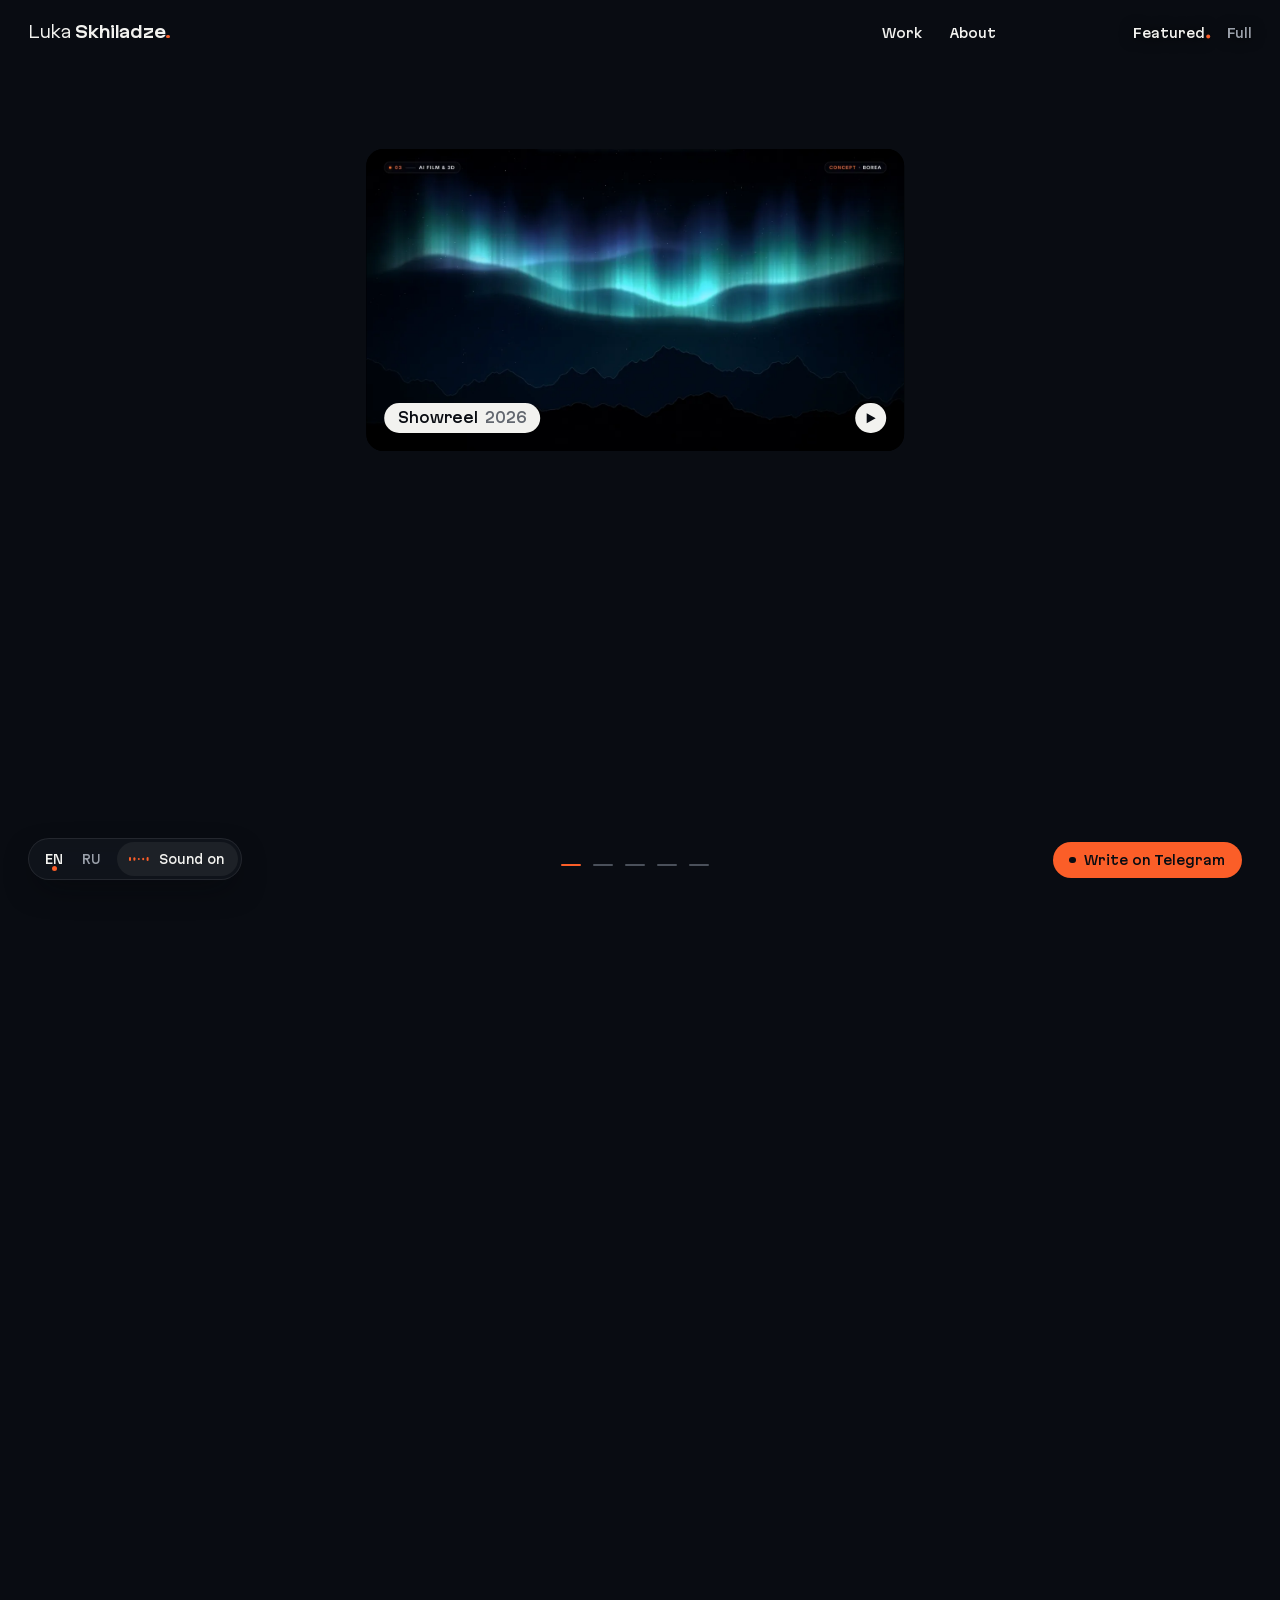
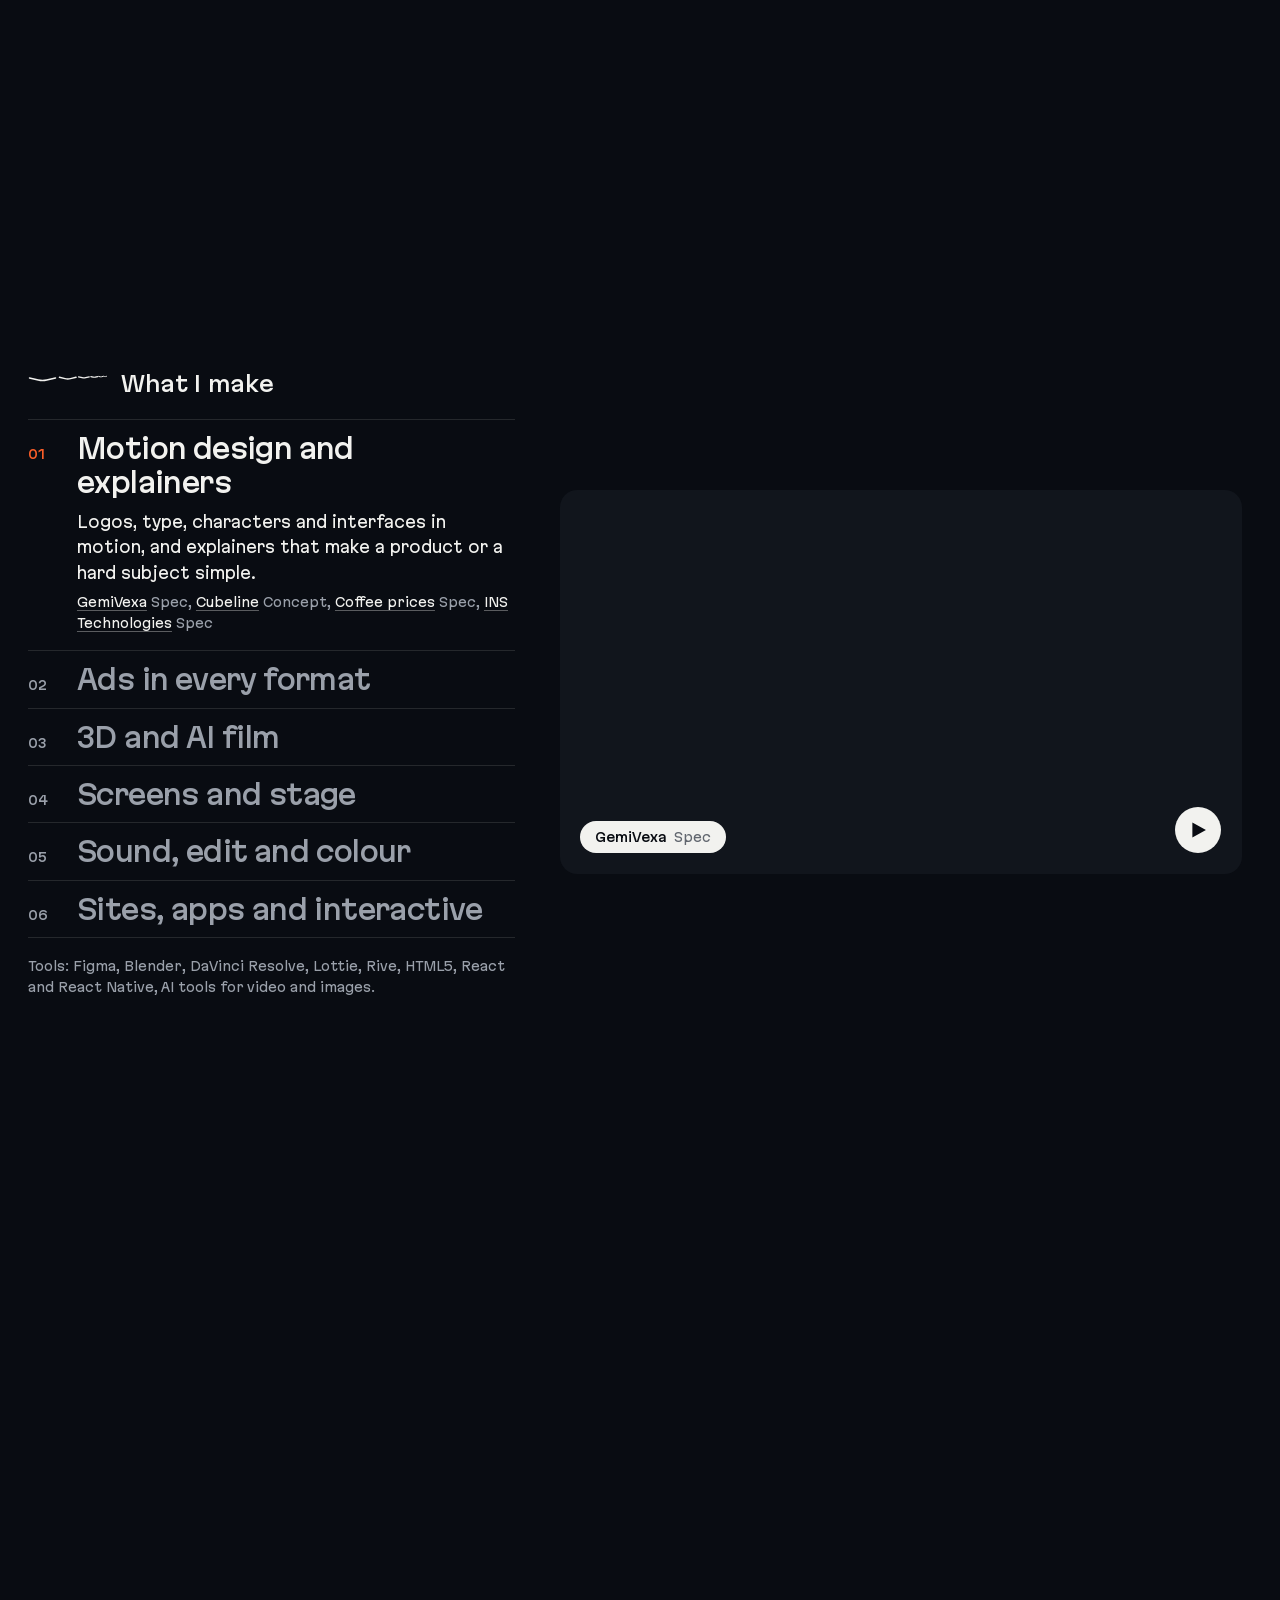
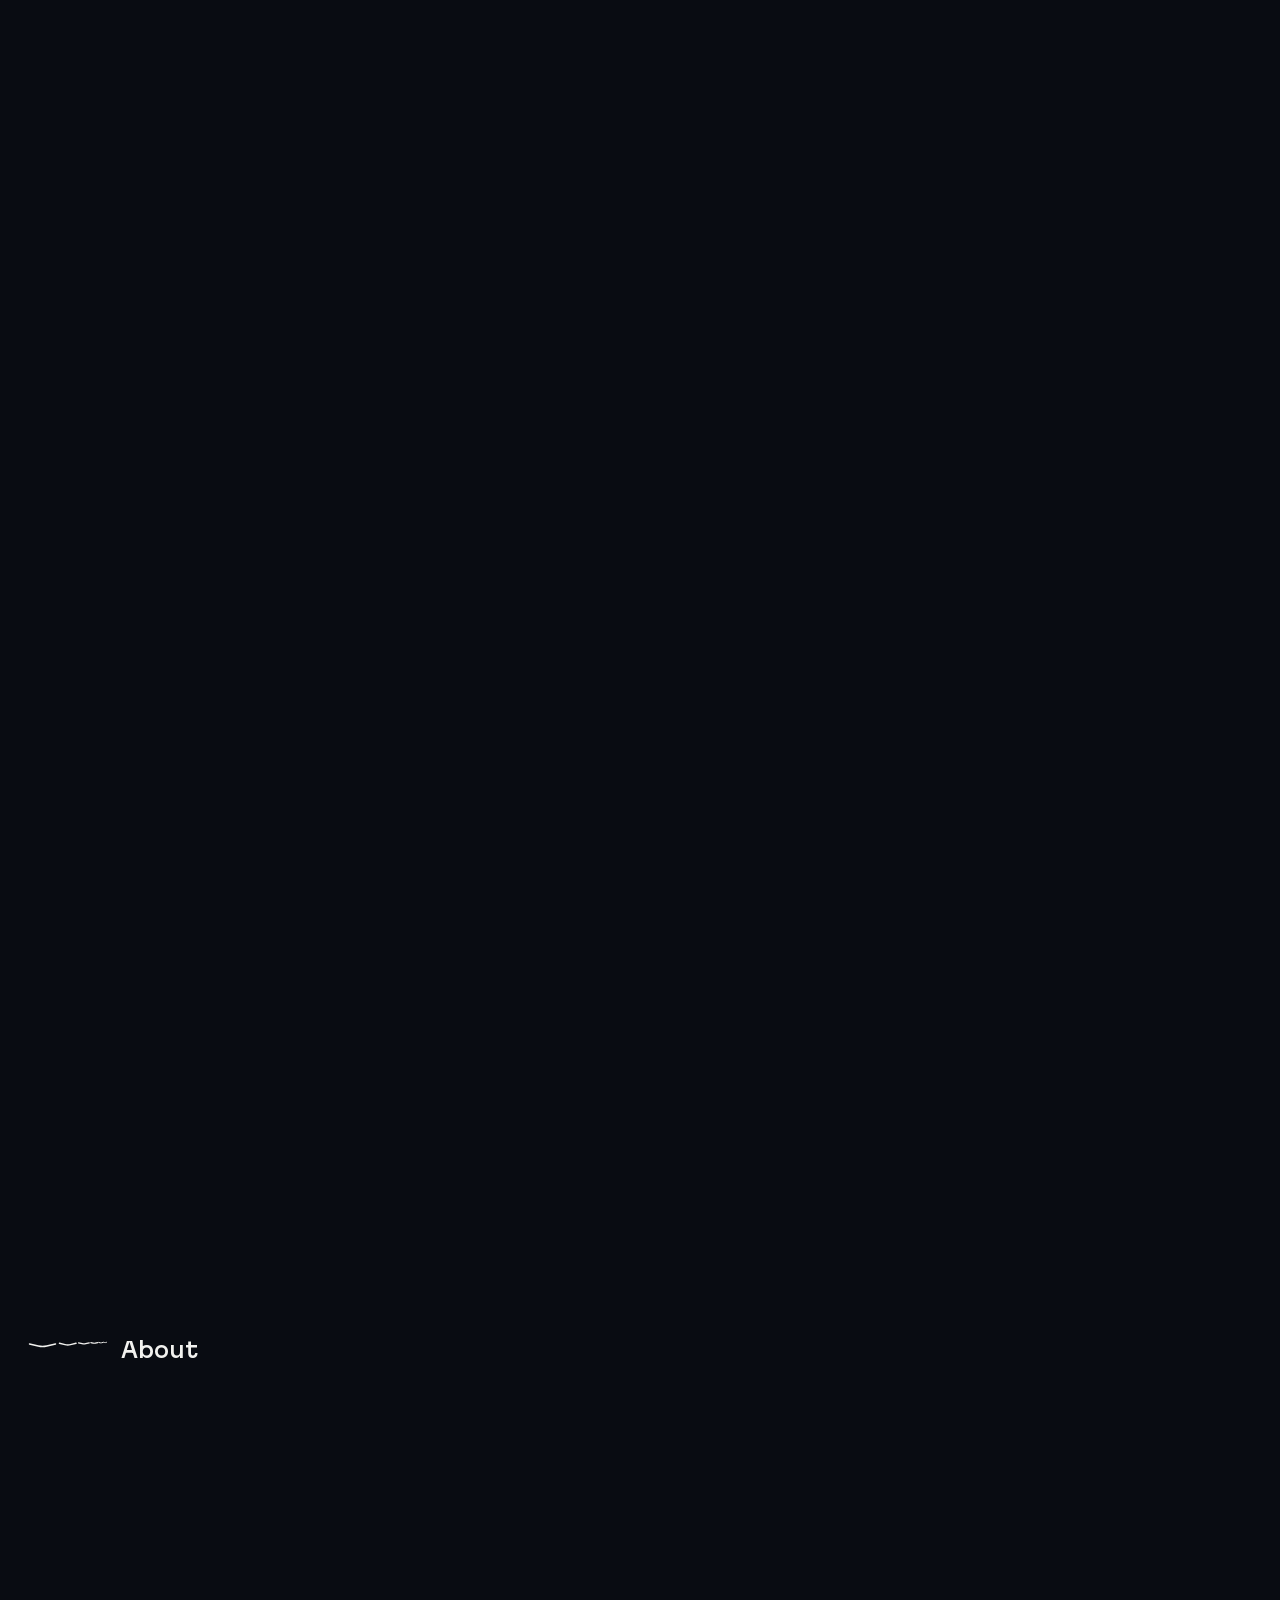
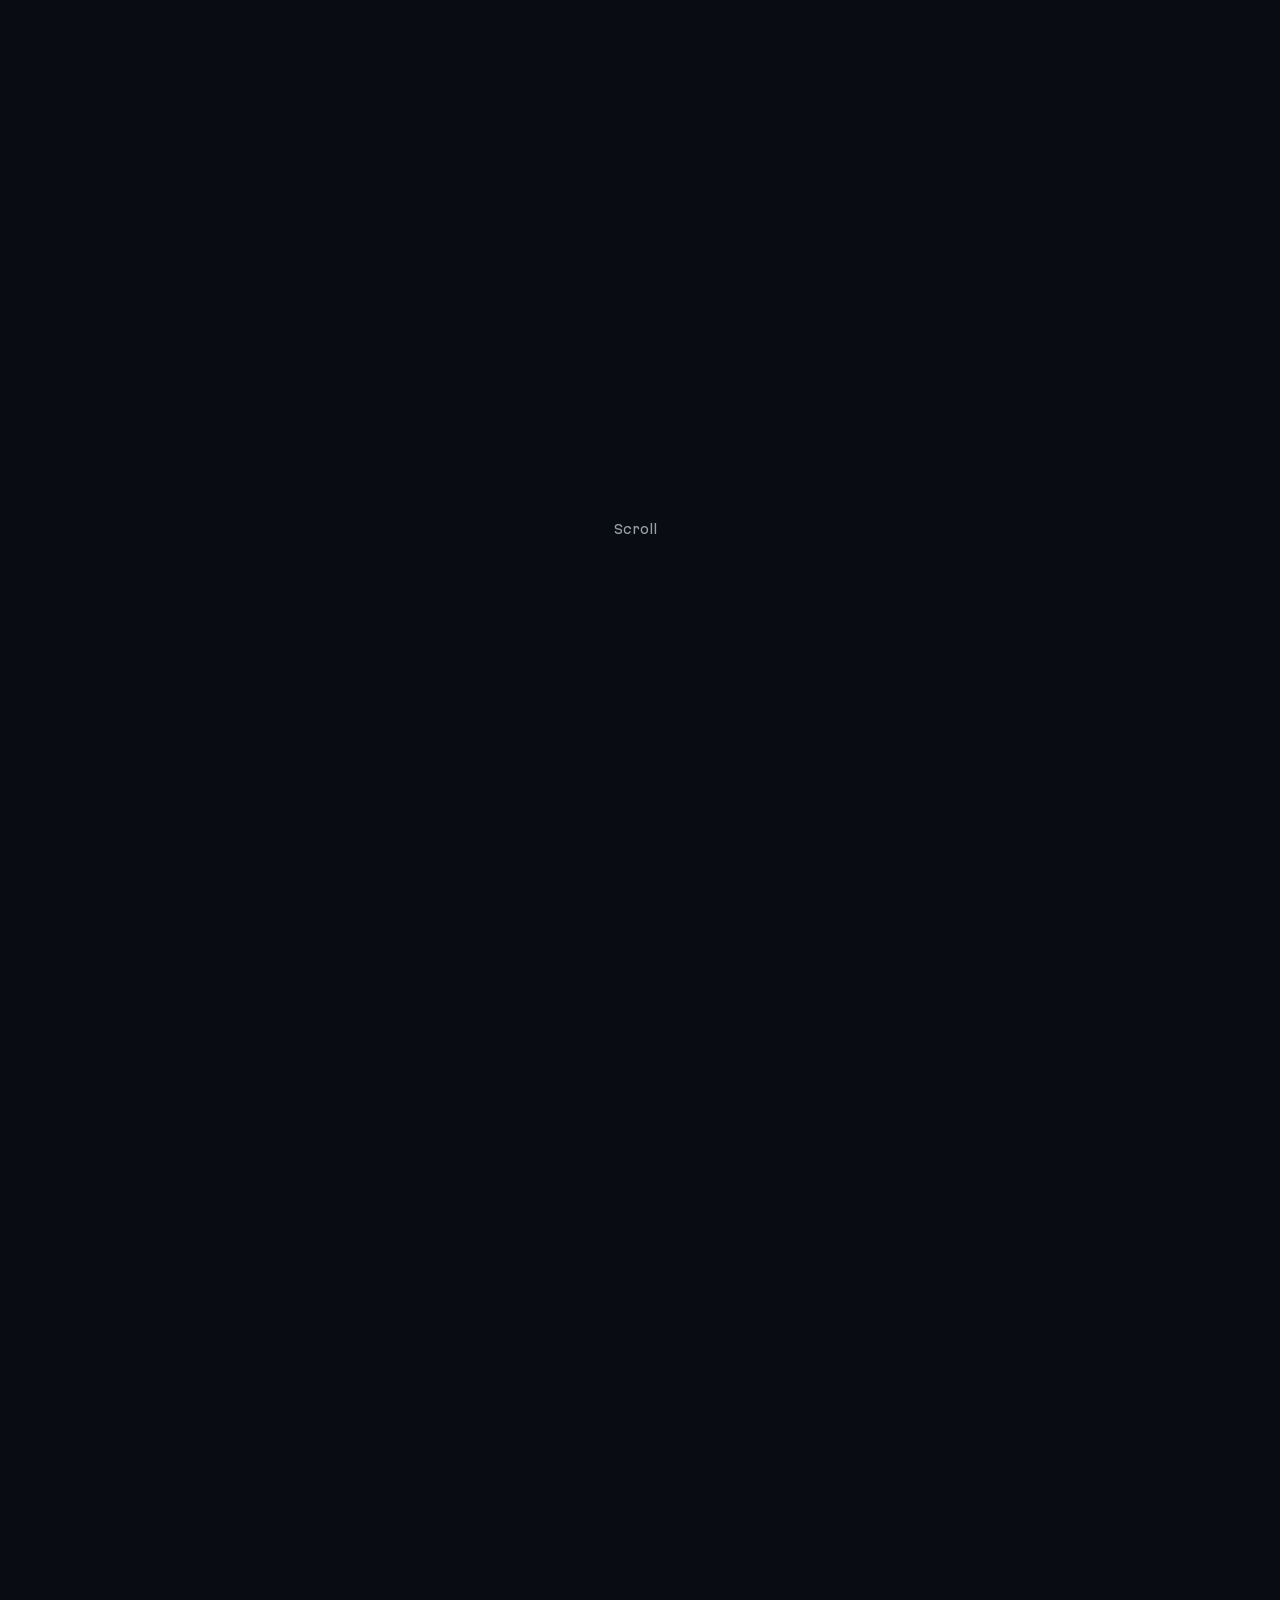
==== commit d0deacc1: "skhiladze.com: The hero panel on a phone is never left between two films (Luka, Oct 23, on his phone" ====
--- a/index.html
+++ b/index.html
@@ -1,5 +1,5 @@
 <!doctype html>
-<html lang="en" class="no-js" data-base="" data-av1="loop,film,teaser" data-av1-same="film/adreel film/bassface film/borea film/coffee film/cubeline film/fuse2d film/lamp film/onepoint film/theo loop/bassface-sm loop/borea loop/logicor loop/logicor-h-sm loop/stage-h loop/stage-h-sm loop/theo-sm teaser">
+<html lang="en" class="no-js" data-base="" data-av1="loop,film,teaser" data-av1-same="film/adreel film/bassface film/borea film/coffee film/cubeline film/onepoint film/theo loop/bassface-sm loop/borea loop/logicor loop/logicor-h-sm loop/stage-h loop/stage-h-sm loop/theo-sm teaser">
 <head>
 <meta charset="utf-8">
 <meta name="viewport" content="width=device-width, initial-scale=1, viewport-fit=cover">
@@ -21,9 +21,9 @@
 <meta property="og:image:height" content="630">
 <meta property="og:locale" content="en_US">
 <meta name="twitter:card" content="summary_large_image">
-<link rel="icon" href="favicon.svg?v=3271329821" type="image/svg+xml">
-<link rel="icon" href="favicon-32.png?v=3271329821" sizes="32x32" type="image/png">
-<link rel="apple-touch-icon" href="apple-touch-icon.png?v=3271329821">
+<link rel="icon" href="favicon.svg?v=2887473723" type="image/svg+xml">
+<link rel="icon" href="favicon-32.png?v=2887473723" sizes="32x32" type="image/png">
+<link rel="apple-touch-icon" href="apple-touch-icon.png?v=2887473723">
 <link rel="preload" href="fonts/martian-display-lat.woff2" as="font" type="font/woff2" crossorigin>
 <link rel="preload" href="fonts/martian-grotesk-lat.woff2" as="font" type="font/woff2" crossorigin>
 <link rel="preload" href="media/cards-en.avif?v=0c165a3c" as="image" type="image/avif" media="(min-width: 761px)" fetchpriority="high">
@@ -32,8 +32,8 @@
 <link rel="preload" href="media/dial.webp?v=605748b4" as="image" media="(min-width: 761px)">
 <link rel="preload" href="media/dial-sm.webp?v=88027cfd" as="image" media="(max-width: 760px)">
 <link rel="preload" href="media/cards-mask-en-sm.webp?v=8a00266f" as="image" media="(max-width: 760px)">
-<link rel="modulepreload" href="assets/app.js?v=3271329821">
-<link rel="stylesheet" href="assets/site.css?v=3271329821">
+<link rel="modulepreload" href="assets/app.js?v=2887473723">
+<link rel="stylesheet" href="assets/site.css?v=2887473723">
 <script>(function(d){d.classList.replace('no-js','js');var m=/[?&]still\b/.test(location.search);try{m=m||localStorage.getItem('skh-motion')==='0'}catch(e){}d.classList.add(m?'still':'is-intro');try{history.scrollRestoration='manual'}catch(e){}try{if(sessionStorage.getItem('skh-place'))d.classList.add('is-jump')}catch(e){}if(HTMLScriptElement.supports&&HTMLScriptElement.supports('speculationrules')){var s=d.ownerDocument.createElement('script');s.type='speculationrules';s.textContent="{\"prefetch\": [{\"where\": {\"selector_matches\": \"a[hreflang]:not([aria-current])\"}, \"eagerness\": \"moderate\"}]}";d.ownerDocument.head.appendChild(s)}})(document.documentElement)</script>
 <script type="application/ld+json">{"@context": "https://schema.org", "@type": "Person", "name": "Luka Skhiladze", "alternateName": "Лука Схиладзе", "jobTitle": "Motion designer and product engineer", "url": "https://skhiladze.com", "address": {"@type": "PostalAddress", "addressLocality": "Tbilisi", "addressCountry": "GE"}, "sameAs": ["https://vimeo.com/showcase/12429580", "https://www.linkedin.com/in/lukaskhiladze", "https://t.me/vaivuiskh", "https://github.com/akultange"]}</script>
 </head>
@@ -172,6 +172,6 @@
 <div class="cur" aria-hidden="true" data-watch="Watch" data-open="Open" data-type="Type" data-hold="Hold" data-held="Let go"><span class="cur__p"></span><span class="cur__r"></span><span class="cur__l"><svg class="cur__ic" viewBox="0 0 12 12" focusable="false"><path class="cur__i-play" d="M3.6 2.1V9.9L10 6Z"/><path class="cur__i-open" d="M3.5 8.5L8.5 3.5M4.6 3.5H8.5V7.4"/><path class="cur__i-hold" d="M4 2.6V9.4M8 2.6V9.4"/><path class="cur__i-type" d="M6 2.2V9.8"/></svg><span class="cur__t"></span></span></div>
 <aside class="fab-a" aria-label="Contact"><a class="fab" href="https://t.me/vaivuiskh" aria-label="Write on Telegram"><span class="pt" aria-hidden="true"></span><span class="roll"><span>Telegram</span><span aria-hidden="true">Telegram</span></span></a></aside>
 <script type="application/json" id="strip-data">{"cards":[{"slug":"reel","kind":"film","loop":"media/teaser-sm.mp4"},{"slug":"brerdemon","kind":"film","loop":"media/loop/brerdemon-sm.mp4","hover":"media/loop/brerdemon-h-sm.mp4"},{"slug":"logicor","kind":"film","loop":"media/loop/logicor-sm.mp4","hover":"media/loop/logicor-h-sm.mp4"},{"slug":"coffee","kind":"film","loop":"media/loop/coffee-sm.mp4","hover":"media/loop/coffee-h-sm.mp4"},{"slug":"borea","kind":"film","loop":"media/loop/borea-sm.mp4","hover":"media/loop/borea-h-sm.mp4"}],"tiles":["reel","brerdemon","logicor","coffee","borea","stage","theo","fuse2d","gemivexa","onepoint","ins","campfire","ev","bassface","cubeline","cozzi","forseo"],"cols":4,"rows":5,"atlas":"media/cards-en.webp?v=0a6d04bd","atlasSm":"media/cards-en-sm.webp?v=8427657f","mask":"media/cards-mask-en.webp?v=833fb277","maskSm":"media/cards-mask-en-sm.webp?v=8a00266f","atlasAv":"media/cards-en.avif?v=0c165a3c","atlasSmAv":"media/cards-en-sm.avif?v=31008559"}</script>
-<script type="module" src="assets/app.js?v=3271329821"></script>
+<script type="module" src="assets/app.js?v=2887473723"></script>
 </body>
 </html>
--- a/assets/site.css
+++ b/assets/site.css
@@ -1 +1 @@
-@font-face{font-family:Martian Display;font-style:normal;font-weight:300 700;font-display:swap;size-adjust:91%;src:url(../fonts/martian-display-lat.woff2) format("woff2");unicode-range:U+0020-007E,U+00A0-00FF,U+0131,U+0152-0153,U+02C6,U+02DA,U+02DC,U+2000-206F,U+20AC,U+2122,U+2190-2193,U+2212}@font-face{font-family:Martian Display;font-style:normal;font-weight:300 700;font-display:swap;size-adjust:91%;src:url(../fonts/martian-display-cyr.woff2) format("woff2");unicode-range:U+0400-045F,U+0490-0491,U+2116}@font-face{font-family:Martian Grotesk;font-style:normal;font-weight:300 700;font-display:swap;size-adjust:91%;src:url(../fonts/martian-grotesk-lat.woff2) format("woff2");unicode-range:U+0020-007E,U+00A0-00FF,U+0131,U+0152-0153,U+02C6,U+02DA,U+02DC,U+2000-206F,U+20AC,U+2122,U+2190-2193,U+2212}@font-face{font-family:Martian Grotesk;font-style:normal;font-weight:300 700;font-display:swap;size-adjust:91%;src:url(../fonts/martian-grotesk-cyr.woff2) format("woff2");unicode-range:U+0400-045F,U+0490-0491,U+2116}:root{--bg: #090c12;--bg-2: #11151c;--ink: #f2f2ef;--muted: #9aa0aa;--accent: #fb5e28;--accent-hi: #ff7a4d;--accent-ink: #090c12;--inv-bg: #f2f2ef;--inv-ink: #090c12;--inv-muted: #4d525b;--scrim: rgba(9, 12, 18, .64);--m: clamp(16px, 2.2vw, 32px);--g: clamp(12px, 1.4vw, 24px);--r: clamp(12px, 1.35vw, 22px);--clear: calc(80px + env(safe-area-inset-bottom, 0px)) ;--s-small: 14px;--s-body: clamp(16px, .15vw + 15.4px, 17px);--s-lead: clamp(20px, .9vw + 12px, 26px);--s-head: clamp(30px, 2.2vw + 14px, 46px);--s-display: clamp(58px, 9.4vw, 180px);--ease-out: cubic-bezier(.23, 1, .32, 1);--ease-io: cubic-bezier(.77, 0, .175, 1);--ease-soft: cubic-bezier(.33, 1, .68, 1);--t-press: .14s;--t-hover: .18s;--t-ui: .24s;--t-reveal: .8s;color-scheme:dark}*,*:before,*:after{box-sizing:border-box}html{background:var(--bg);color:var(--ink);-webkit-text-size-adjust:100%;text-size-adjust:100%;scrollbar-color:#3a3f48 var(--bg);scrollbar-width:thin;-webkit-tap-highlight-color:transparent}html.lenis,html.lenis body{height:auto}.lenis.lenis-smooth{scroll-behavior:auto!important}body{margin:0;background:var(--bg);color:var(--ink);font-family:Martian Grotesk,system-ui,-apple-system,Segoe UI,Roboto,sans-serif;font-size:var(--s-body);line-height:1.5;font-kerning:normal;text-rendering:optimizeLegibility;-webkit-font-smoothing:antialiased;-moz-osx-font-smoothing:grayscale}img,video,canvas,svg{display:block;max-width:100%}button,input{font:inherit;color:inherit}a{color:inherit;text-decoration:underline;text-decoration-thickness:.07em;text-underline-offset:.2em;text-decoration-color:#f2f2ef59;transition:text-decoration-color var(--t-hover) ease,color var(--t-hover) ease}p{margin:0;text-wrap:pretty}h1,h2,h3{margin:0;font-weight:inherit;text-wrap:balance}ul,ol{margin:0;padding:0}::selection{background:var(--accent);color:var(--accent-ink)}:focus-visible{outline:2px solid var(--accent);outline-offset:3px;border-radius:2px}html:not(.kb) :focus-visible:not(input,textarea,select){outline:none}html:not(.kb) .enter__go:focus-visible{box-shadow:none}.sr{position:absolute!important;width:1px;height:1px;overflow:hidden;clip:rect(0 0 0 0);clip-path:inset(50%);white-space:nowrap}.skip{position:fixed;z-index:100;left:var(--m);top:-80px;background:var(--ink);color:var(--bg);padding:10px 16px;border-radius:999px;text-decoration:none}.skip:focus{top:12px}@media(hover:hover)and (pointer:fine){a:hover{text-decoration-color:currentColor}}.pt{display:inline-block;width:.5em;height:.5em;border-radius:50%;background:var(--accent);flex:none}.pt--stop{width:.165em;height:.165em;margin-left:.035em;vertical-align:baseline}.name{font-family:Martian Display,Martian Grotesk,sans-serif;white-space:nowrap}.name__a{font-weight:300}.name__b{font-weight:700}.btn{display:inline-flex;align-items:center;gap:.6em;border:0;border-radius:999px;cursor:pointer;padding:.78em 1.2em;font:500 var(--s-small)/1 "Martian Grotesk",sans-serif;text-decoration:none;white-space:nowrap;transition:transform var(--t-press) var(--ease-out),background-color var(--t-hover) ease,color var(--t-hover) ease}.btn:active{transform:scale(.97)}.btn--tg{background:var(--accent);color:var(--accent-ink)}.roll{display:inline-grid;overflow:hidden;line-height:1.15;margin:-.08em 0}.roll>span{grid-area:1 / 1;transition:transform .38s var(--ease-io),opacity .22s ease}.roll>span+span{transform:translateY(105%);opacity:0}@media(hover:hover)and (pointer:fine){a:hover>.roll>span:first-child,a:focus-visible>.roll>span:first-child{transform:translateY(-105%);opacity:0}a:hover>.roll>span+span,a:focus-visible>.roll>span+span{transform:none;opacity:1}}.btn--tg .pt{background:var(--accent-ink);width:.45em;height:.45em}.btn--ink{background:var(--ink);color:var(--bg)}@media(hover:hover)and (pointer:fine){.btn--tg:hover{background:var(--accent-hi)}.btn--ink:hover{background:#fff}}.hero{position:relative;height:calc(var(--n, 10) * 56svh + 100svh);--gw: min(42vw, (100svh - 300px) * 1.45);--gh: calc(var(--gw) * .5625);--gr: calc(var(--gw) * .032);--gy: calc(var(--gh) * .62 + 12.5svh);--tabk: 1}.hero__pin{position:sticky;top:0;height:100svh;overflow:hidden}html.has-pager .hero__pin{touch-action:none;touch-action:pinch-zoom}.strip{position:absolute;inset:0;width:100%;height:100%;z-index:0;visibility:hidden}.strip.is-on{visibility:visible}.bar{position:absolute;z-index:6;top:0;left:0;right:0;display:flex;align-items:baseline;justify-content:space-between;gap:var(--g);padding:22px var(--m);font-size:var(--s-small);font-weight:500;line-height:1.2}.bar a{text-decoration:none}.bar__nav a,.bar__mark>a{display:inline-block;padding:5px 0;margin:-5px 0}.bar__mark{font-size:17px;letter-spacing:-.01em;white-space:nowrap}.bar__mark .pt--stop{width:.2em;height:.2em}.bar__nav{display:flex;gap:28px;margin-left:auto}.bar__half{display:flex;gap:28px}.bar__end{display:flex;gap:20px;align-items:baseline;margin-left:28px}.bar__sound,.bar__menu{background:none;border:0;padding:0;cursor:pointer;color:var(--muted);font-weight:500;font-size:var(--s-small)}.bar__sound[aria-pressed=true]{color:var(--ink)}.bar__sound[aria-pressed=true]:before{content:"";display:inline-block;width:7px;height:7px;border-radius:50%;background:var(--accent);margin-right:8px;vertical-align:1px}.bar__menu{display:none;position:relative;color:var(--ink);-webkit-tap-highlight-color:transparent;padding:10px 0 10px 12px;margin:-10px 0 -10px -12px}@media(hover:hover)and (pointer:fine){.bar a:hover,.bar__sound:hover{color:#fff}}.gate{position:absolute;z-index:2;left:50%;top:calc(var(--gy) - var(--gh) / 2);width:var(--gw);transform:translate(-50%)}.gate__frame{position:relative;aspect-ratio:16 / 9;background:#000;border-radius:var(--gr);isolation:isolate;cursor:pointer}.gate__v{position:absolute;inset:0;width:100%;height:100%;object-fit:cover;opacity:0;filter:grayscale(1) contrast(1.04);border-radius:var(--gr);transition:opacity .42s var(--ease-out),filter 1.1s var(--ease-soft)}.gate__v.is-on{opacity:1}.gate__still{position:absolute;inset:0;width:100%;height:100%;object-fit:cover;border-radius:var(--gr)}.gate__v.is-graded{filter:grayscale(0) contrast(1)}.gl-live .gate__frame{background:transparent}.gl-live .gate__v,.gl-live .gate__v.is-on{opacity:0;transition:none}.strip__vids{position:absolute;left:0;top:0;width:2px;height:2px;overflow:hidden;opacity:0;pointer-events:none}.strip__vids video{display:block;width:2px;height:2px}.gate__rows{position:absolute;z-index:2;left:calc(var(--gw) * .0332 * var(--tabk));right:calc(var(--gw) * .0332 * var(--tabk));bottom:calc(var(--gw) * .0332 * var(--tabk));height:calc(var(--gw) * .0566 * var(--tabk));font:500 calc(var(--gw) * .0293 * var(--tabk))/1 "Martian Grotesk",sans-serif;transition:opacity .26s var(--ease-out)}.gate__row{position:absolute;inset:0;display:flex;justify-content:space-between;align-items:stretch;gap:12px;opacity:0;visibility:hidden;transition:opacity .26s var(--ease-out),visibility 0s linear .26s}.gate__row.is-on{opacity:1;visibility:visible;transition-delay:0s}.is-moving .gate__rows{opacity:0;transition-duration:90ms}.gl-live .gate{pointer-events:none}.gl-live .gate__rows{opacity:0}.gl-live .gate__rows:focus-within{opacity:1;pointer-events:auto}.gate__tab,.gate__play{display:inline-flex;align-items:center;border-radius:999px;background:var(--ink);color:var(--bg);white-space:nowrap}.gate__tab{gap:calc(var(--gw) * .0137 * var(--tabk));padding:0 calc(var(--gw) * .0254 * var(--tabk))}.gate__tab b{font-weight:500}.gate__tab span{color:#62676f}.gate__play{text-decoration:none;overflow:hidden;transition:background-color var(--t-hover) ease,transform var(--t-press) var(--ease-out)}.gate__play:active{transform:scale(.96)}.gate__pl{max-width:0;opacity:0;padding-left:0;transition:max-width .42s var(--ease-out),opacity .22s ease,padding .42s var(--ease-out)}.gate__ic{width:calc(var(--gw) * .0566 * var(--tabk));height:100%;flex:none;fill:currentColor}.gate__play:is(:hover,:focus-visible) .gate__pl{max-width:16em;opacity:1;padding-left:calc(var(--gw) * .0254 * var(--tabk))}@media(hover:hover)and (pointer:fine){.gate__play:hover{background:#fff}}.dots{position:absolute;z-index:3;left:50%;bottom:22px;transform:translate(-50%);display:flex;gap:2px}.dots__arr{display:grid;place-items:center;flex:none;width:34px;height:34px;margin:0 12px;padding:0;border-radius:50%;border:1px solid color-mix(in srgb,var(--ink) 24%,transparent);background:none;color:var(--ink);cursor:pointer;transition:border-color var(--t-hover) ease,background-color var(--t-hover) ease,color var(--t-hover) ease,opacity var(--t-ui) ease,transform var(--t-press) var(--ease-out)}.dots__arr svg{width:14px;height:14px;fill:none;stroke:currentColor;stroke-width:1.6;stroke-linecap:round;stroke-linejoin:round;transition:transform var(--t-ui) var(--ease-out)}.dots__arr:active{transform:scale(.93)}.dots__arr[aria-disabled=true]{opacity:.3;cursor:default}.dots__arr:focus-visible{outline:1px solid color-mix(in srgb,var(--accent) 70%,transparent);outline-offset:3px}@media(hover:hover)and (pointer:fine){.dots__arr:not([aria-disabled=true]):hover{background:var(--ink);border-color:var(--ink);color:var(--bg)}.dots__arr--prev:not([aria-disabled=true]):hover svg{transform:translate(-1.5px)}.dots__arr--next:not([aria-disabled=true]):hover svg{transform:translate(1.5px)}}.dots__b{width:30px;height:26px;padding:0;border:0;background:none;cursor:pointer;position:relative}.dots__b:after{content:"";position:absolute;left:5px;right:5px;top:12px;height:2px;border-radius:1px;background:#4a505a;transform-origin:50% 50%;transition:background-color var(--t-hover) ease,transform var(--t-ui) var(--ease-out)}.dots__b[aria-current=true]:after{background:var(--accent)}@media(hover:hover)and (pointer:fine){.dots__b:hover:after{background:var(--muted)}.dots__b[aria-current=true]:hover:after{background:var(--accent)}}.hero__line{position:absolute;z-index:3;left:var(--m);bottom:28px;max-width:31ch;font-size:var(--s-small);font-weight:500;line-height:1.45}.hero__tg{position:absolute;z-index:3;right:var(--m);bottom:22px}.menu{position:fixed;z-index:60;inset:0;background:var(--bg);display:flex;flex-direction:column;justify-content:center;gap:44px;padding:88px var(--m) 104px;opacity:0;transition:opacity .2s var(--ease-out)}.menu.is-open{opacity:1}.menu[hidden]{display:none}.menu:focus{outline:none}.menu__top{position:absolute;top:0;left:0;right:0;display:flex;align-items:baseline;justify-content:space-between;padding:16px var(--m);font-size:var(--s-small);font-weight:500;line-height:1.2}.menu__mark{font-size:17px;letter-spacing:-.01em;white-space:nowrap;color:var(--ink);text-decoration:none}.menu__mark .pt--stop{width:.2em;height:.2em}.menu__x{position:relative;background:none;border:0;padding:0;color:var(--ink);font:inherit;cursor:pointer;-webkit-tap-highlight-color:transparent}.menu__x:before,.bar__menu:before{content:"";position:absolute;inset:-14px -16px}.menu__nav ol{list-style:none;margin:0;padding:0}.menu__nav a{display:flex;align-items:flex-start;gap:14px;padding:5px 0;text-decoration:none;color:var(--ink)}.menu__n{min-width:2ch;padding-top:.62em;font:500 12px/1 Martian Grotesk,sans-serif;font-variant-numeric:tabular-nums;letter-spacing:.02em;color:var(--muted)}.menu__w{font:300 clamp(40px,12.5vw,60px)/1.05 "Martian Display","Martian Grotesk",sans-serif;letter-spacing:-.035em}.menu__nav a:active .menu__w{color:var(--muted)}.menu__view{display:flex;align-items:baseline;gap:4px;padding-left:calc(2ch + 14px);font:500 17px/1 Martian Grotesk,sans-serif}.menu__k{margin-right:14px;font-size:12px;letter-spacing:.02em;color:var(--muted)}.menu__vb{position:relative;padding:10px 8px 10px 0;margin-right:12px;border:0;background:none;color:var(--muted);font:inherit;cursor:pointer}.menu__vb[aria-pressed=true]{color:var(--ink)}.menu__vb[aria-pressed=true]:after{content:"";position:absolute;right:2px;bottom:calc(10px + .14em);width:5px;height:5px;border-radius:50%;background:var(--accent)}.menu__vb:focus-visible{outline:1px solid color-mix(in srgb,var(--accent) 70%,transparent);outline-offset:2px}.menu li,.menu__view{opacity:0;transform:translateY(16px);transition:opacity .36s var(--ease-out),transform .52s var(--ease-out)}.menu.is-open li,.menu.is-open .menu__view{opacity:1;transform:none}.menu.is-open li:nth-child(2){transition-delay:40ms}.menu.is-open li:nth-child(3){transition-delay:80ms}.menu.is-open li:nth-child(4){transition-delay:.12s}.menu.is-open .menu__view{transition-delay:.17s}.index{position:relative;padding:150px var(--m) 140px}.index__h{position:sticky;top:0;z-index:2;background:var(--bg);padding:14px 0 12px;margin-top:56px;font-size:var(--s-lead);font-weight:500;line-height:1.5}.index__h:first-child{margin-top:0}.index__list{list-style:none}.row{display:grid;grid-template-columns:30% 1fr 14% 4ch;gap:var(--g);align-items:baseline;text-decoration:none;font-size:var(--s-lead);line-height:1.5;padding:2px 0;color:var(--ink)}.row__w,.row__l,.row__n{color:var(--muted);transition:color var(--t-hover) ease}.row__n{text-align:right;font-variant-numeric:tabular-nums;min-width:3ch}.arrow{display:inline-block;width:.62em;height:.62em;vertical-align:.02em}@media(hover:hover)and (pointer:fine){.row:hover .row__w,.row:hover .row__l,.row:hover .row__n{color:var(--ink)}}.index__note{margin-top:56px;max-width:62ch;color:var(--muted);font-size:var(--s-small)}.preview{position:fixed;z-index:30;left:0;top:0;width:300px;aspect-ratio:16 / 9;pointer-events:none;opacity:0;transition:opacity .2s ease;will-change:transform;border-radius:calc(var(--r) * .7);overflow:hidden}.preview.is-on{opacity:1}.preview.is-worn{overflow:visible}.preview img{width:100%;height:100%;object-fit:cover;filter:grayscale(1);transition:filter .7s var(--ease-soft)}.preview.is-graded img{filter:grayscale(0)}.preview__v{position:absolute;inset:0;width:100%;height:100%;object-fit:cover;opacity:0;transition:opacity .22s ease}.preview.is-video .preview__v{opacity:1}:root{--vtile: url("data:image/svg+xml,%3Csvg xmlns='http://www.w3.org/2000/svg' viewBox='0 0 22 16'%3E%3Cpath d='M6 5.2l3.6 4.3q1.4 1.6 2.8 0L16 5.2' fill='none' stroke='%23f2f2ef' stroke-opacity='.2' stroke-width='1.3' stroke-linecap='round' stroke-linejoin='round'/%3E%3C/svg%3E")}.make{position:relative}.make__scene{height:calc(var(--k, 6) * 62svh + 100svh)}.make__pin{position:sticky;top:0;height:100svh;display:grid;grid-template-columns:minmax(0,5fr) minmax(0,7fr);gap:calc(var(--g) * 2.5);align-items:center;padding:64px var(--m) 40px}.make__side{display:flex;flex-direction:column;min-width:0}.make__h{font-size:var(--s-lead);font-weight:500;line-height:1.5;margin-bottom:18px}.make__list{list-style:none;counter-reset:none}.make__item{border-top:1px solid rgba(242,242,239,.12)}.make__item:last-child{border-bottom:1px solid rgba(242,242,239,.12)}.make__b{display:flex;align-items:baseline;gap:18px;width:100%;padding:12px 0 11px;border:0;background:none;color:var(--muted);font:inherit;font-size:clamp(22px,1.7vw + 8px,38px);font-weight:500;letter-spacing:-.02em;line-height:1.12;text-align:left;cursor:pointer;transition:color var(--t-ui) ease}.make__n{flex:none;width:2.2em;font-family:Martian Grotesk,sans-serif;font-size:var(--s-small);font-weight:500;letter-spacing:0;font-variant-numeric:tabular-nums;color:var(--muted)}.make__item.is-on .make__b{color:var(--ink)}.make__item.is-on .make__n{color:var(--accent)}@media(hover:hover)and (pointer:fine){.make__b:hover{color:var(--ink)}}.make__more{display:grid;grid-template-rows:0fr;transition:grid-template-rows .52s var(--ease-out)}.make__more>div{overflow:hidden;padding-left:calc(2.2 * var(--s-small) + 18px)}.make__item.is-on .make__more{grid-template-rows:1fr}.make__s{max-width:46ch;color:var(--ink)}.make__ex{margin:6px 0 16px;font-size:var(--s-small);color:var(--muted)}.make__ex a{color:var(--ink);padding-block:4px}.make__lab{color:var(--muted);white-space:nowrap}.make__tools{margin-top:18px;max-width:60ch;font-size:var(--s-small);color:var(--muted)}@media(min-width:761px)and (min-height:541px)and (max-height:820px){.make__pin{padding-bottom:var(--clear)}.make__b{font-size:clamp(20px,3.6svh + 2px,34px);padding:9px 0 8px}}.make__frame{position:relative;aspect-ratio:16 / 9;border-radius:var(--r);overflow:hidden;background:var(--bg-2);isolation:isolate}.make__field{position:absolute;inset:0;width:100%;height:100%;display:block}.make__win{position:absolute;inset:0;display:block;opacity:0;pointer-events:none;text-decoration:none;transition:opacity .32s ease}.make__win.is-on{opacity:1;pointer-events:auto;cursor:pointer}.make__v{position:absolute;inset:0;width:100%;height:100%;object-fit:cover;opacity:0}.no-field .make__v{opacity:1}.make__tab{position:absolute;left:clamp(12px,1.6vw,24px);bottom:clamp(12px,1.6vw,24px);display:inline-flex;gap:.5em;align-items:baseline;padding:.55em 1.05em;border-radius:999px;background:var(--ink);color:var(--bg);font-size:var(--s-small);line-height:1.2;white-space:nowrap}.make__tab b{font-weight:500}.make__tab span{color:#62676f}.make__go{position:absolute;right:clamp(12px,1.6vw,24px);bottom:clamp(12px,1.6vw,24px);width:46px;height:46px;border-radius:50%;background:var(--ink);color:var(--bg);display:grid;place-items:center;transition:transform var(--t-ui) var(--ease-out)}.make__ic{width:100%;height:100%;fill:currentColor}@media(hover:hover)and (pointer:fine){.make__win:hover .make__go{transform:scale(1.08)}}.make__win:active .make__go{transform:scale(.96)}.make__mw{display:none}@media(max-width:760px),(max-height:540px){.make__scene{height:auto}.make__pin{position:relative;height:auto;display:block;padding:104px var(--m) 84px}.make__h{margin-bottom:14px}.make__frame{display:none}.make__more,.make__item.is-on .make__more{grid-template-rows:1fr;transition:none}.make__more>div{padding-left:0;padding-bottom:30px}.make__b{color:var(--ink);cursor:default;font-size:24px;padding:22px 0 16px;gap:14px}.make__n{width:auto;color:var(--muted);transition:color var(--t-ui) ease}.make__item.is-on .make__n{color:var(--accent)}.make__mw{display:block;position:relative;aspect-ratio:16 / 9;border-radius:var(--r);overflow:hidden;isolation:isolate;text-decoration:none;background:var(--bg-2) var(--vtile) repeat center / 22px 16px}.make__mw .make__v{opacity:1;clip-path:circle(0% at 50% 50%);transition:clip-path 1.1s var(--ease-out)}.make__mw.is-in .make__v{clip-path:circle(75% at 50% 50%)}.make__mw .make__tab{left:12px;bottom:12px}.make__mw .make__go{right:12px;bottom:12px;width:40px;height:40px}.make__s{margin-top:16px;font-size:16px;line-height:1.5}.make__ex{margin:8px 0 0}.make__item:last-child{border-bottom:0}.make__tools{display:block;margin-top:8px}}.led{position:absolute;inset:0;width:100%;height:100%}.kf{letter-spacing:.045em}.op{position:relative}.op-track{position:relative;height:900vh}.op-stage{position:sticky;top:0;height:100vh;height:100svh;overflow:hidden;background:var(--bg);--k: 1}.op-stage>canvas{position:absolute;inset:0;width:100%;height:100%;max-width:none}.op-stage>canvas.op-line.is-up{z-index:4}.op-field{opacity:0}.op-planes{position:absolute;inset:0;pointer-events:none}.op-fade{position:absolute;inset:0;pointer-events:none;background:linear-gradient(var(--bg) 0,rgba(9,12,18,.9) 70px,rgba(9,12,18,0) 150px),linear-gradient(0deg,var(--bg) 0,rgba(9,12,18,0) 110px)}.op-end{position:absolute;left:0;bottom:0;width:1px;height:100vh;height:100svh;pointer-events:none}.op-head{position:absolute;z-index:3;left:calc(var(--m) + env(safe-area-inset-left,0px));top:64px;pointer-events:none}.op-h{font-size:var(--s-lead);font-weight:500;line-height:1.5}.op-chap{display:flex;gap:14px;align-items:baseline;min-height:1.5em;margin-top:4px;font-size:var(--s-small);font-weight:500}.op-n{font-variant-numeric:tabular-nums;color:var(--accent)}.js .op-h .flock circle{transition:transform .42s var(--ease-out)}.js .op-head.is-away .flock circle,.js .op-head.is-away .flock.is-on circle{opacity:0;transition:none}.op-year{position:absolute;z-index:3;right:calc(var(--m) + env(safe-area-inset-right,0px));top:66px;pointer-events:none;font:600 clamp(30px,1.6vw + 18px,46px)/1 "Martian Display","Martian Grotesk",sans-serif;letter-spacing:-.02em;font-variant-numeric:tabular-nums}.op-hint{position:absolute;z-index:3;left:50%;bottom:calc(28px + env(safe-area-inset-bottom,0px));transform:translate(-50%);font-size:var(--s-small);color:var(--muted);pointer-events:none}.op-pl{position:absolute;left:0;top:0;transform-origin:0 0;padding:calc(14px * var(--k)) calc(15px * var(--k));display:grid;gap:calc(6px * var(--k));align-content:start;overflow:hidden;opacity:0;visibility:hidden;will-change:transform,opacity}.op-yr{font-size:max(11px,calc(11.5px * var(--k)));font-weight:500;letter-spacing:.01em;color:var(--muted);font-variant-numeric:tabular-nums}.op-tt{font:600 calc(17px * var(--k))/1.12 "Martian Display","Martian Grotesk",sans-serif;letter-spacing:-.015em;text-wrap:balance}.op-bd{font-size:max(12px,calc(12.5px * var(--k)));line-height:1.42;color:var(--muted);text-wrap:pretty}.op-bd:empty{display:none}.op-board{display:grid;gap:calc(6px * var(--k));margin-top:calc(5px * var(--k))}.op-board>div{display:grid;grid-template-columns:max(54px,calc(54px * var(--k))) minmax(0,1fr);align-items:center;gap:8px;font-size:max(10px,calc(10px * var(--k)));font-weight:500;color:var(--muted)}.op-board i{position:relative;height:3px;border-radius:3px;background:#f2f2ef1a}.op-board i:after{content:"";position:absolute;inset:0 auto 0 0;width:calc(var(--v, 0) * 100%);border-radius:3px;background:var(--ink)}.op-board .op-half i:after{background:#f2f2ef66}.op-board .op-half i:before{content:"";position:absolute;z-index:1;left:50%;top:-3px;width:9px;height:9px;margin-left:-4.5px;border-radius:50%;background:var(--accent);box-shadow:0 0 10px #fb5e28b3;opacity:var(--f, 0)}.op-pl-col{grid-template-columns:minmax(0,1fr) auto;grid-template-rows:minmax(0,1fr);align-content:stretch;column-gap:calc(12px * var(--k))}.op-txt{display:grid;gap:calc(6px * var(--k));align-content:start;min-width:0}.op-pic{position:relative;height:100%;width:auto;aspect-ratio:4 / 5;border-radius:calc(var(--r) * .7);overflow:hidden;background:#000}.op-pic img{position:absolute;inset:0;width:100%;height:100%;max-width:none;object-fit:cover}.op-log{filter:grayscale(.55) contrast(.58) brightness(1.22)}.op-gr{clip-path:inset(0 calc(100% - var(--w, 0%)) 0 0);filter:contrast(1.06) saturate(1.06)}.op-wl{position:absolute;top:0;bottom:0;left:var(--w, 0%);width:1px;background:var(--ink);box-shadow:0 0 8px #f2f2efb3}.op-lb{position:absolute;bottom:7px;padding:3px 7px;border-radius:999px;background:#0506089e;font-size:max(10px,calc(9px * var(--k)));font-weight:500;letter-spacing:.06em;text-transform:uppercase}.op-lb--a{left:7px}.op-lb--b{right:7px}.op-pl-bau{background-image:linear-gradient(rgba(242,242,239,.045) 1px,transparent 1px),linear-gradient(90deg,rgba(242,242,239,.045) 1px,transparent 1px);background-size:calc(22px * var(--k)) calc(22px * var(--k))}.op-pl-bau>:not(.op-bzw){position:relative;z-index:1;max-width:58%}.op-pl-bau>.op-tt{max-width:66%}.op-ru{margin-top:calc(6px * var(--k));font:600 calc(24px * var(--k))/1 "Martian Display","Martian Grotesk",sans-serif;letter-spacing:-.02em}.op-city{font-size:max(12px,calc(13px * var(--k)));color:var(--muted)}.op-bzw{position:absolute;inset:0;overflow:hidden;pointer-events:none}.op-bz{position:absolute;left:76%;bottom:calc(9px * var(--k));height:calc(100% - 20px * var(--k));width:auto;max-width:none;aspect-ratio:400 / 215;transform:translate(-50%);overflow:visible;fill:none;stroke:#f2f2efc7;stroke-width:1.35;stroke-linecap:round;stroke-linejoin:round;stroke-dasharray:1 1;stroke-dashoffset:1;-webkit-mask-image:linear-gradient(90deg,transparent 14%,#000 31%);mask-image:linear-gradient(90deg,transparent 14%,#000 31%)}.op-bz path{visibility:hidden}.op-bz .bz-win{stroke-width:1.15;opacity:.85}.op-pipe{position:relative;display:grid;grid-template-columns:repeat(4,minmax(0,1fr));margin-top:calc(12px * var(--k));padding-top:calc(14px * var(--k));font-size:max(10px,calc(9.5px * var(--k)));font-weight:500;color:#f2f2ef61}.op-pipe:before,.op-pipe:after{content:"";position:absolute;left:12.5%;top:calc(3px * var(--k));width:75%;height:1px;background:#f2f2ef24}.op-pipe:after{width:calc(75% * var(--v, 0));background:var(--ink)}.op-pipe span{position:relative;text-align:center;white-space:nowrap;transition:color .25s ease}.op-pipe span:before{content:"";position:absolute;left:50%;top:calc(-13.5px * var(--k));width:calc(5px * var(--k));height:calc(5px * var(--k));margin-left:calc(-2.5px * var(--k));border-radius:50%;background:#2b3039;transition:background-color .25s ease}.op-pipe span.on{color:var(--ink)}.op-pipe span.on:before{background:var(--ink)}.op-pipe b{position:absolute;left:calc(12.5% + 75% * var(--v, 0));top:calc(3.5px * var(--k));width:calc(8px * var(--k));height:calc(8px * var(--k));margin:calc(-4px * var(--k)) 0 0 calc(-4px * var(--k));border-radius:50%;background:var(--accent);box-shadow:0 0 10px #fb5e28cc}.op-st{justify-self:start;display:inline-flex;align-items:center;gap:calc(7px * var(--k));margin-top:calc(8px * var(--k));padding:calc(5px * var(--k)) calc(10px * var(--k));border-radius:999px;background:#f2f2ef12;font-size:max(10px,calc(10px * var(--k)));font-weight:500;white-space:nowrap}.op-st i{flex:none;width:calc(6px * var(--k));height:calc(6px * var(--k));border-radius:50%;background:#e9b44c}.op-s0 i{background:var(--muted)}.op-s3 i{background:#46c978;box-shadow:0 0 9px #46c978d9}.op-media{position:relative;width:100%;aspect-ratio:16 / 9;margin-top:calc(6px * var(--k));border-radius:calc(var(--r) * .7);overflow:hidden;background:#000}.op-media img{position:absolute;inset:0;width:100%;height:100%;max-width:none;object-fit:cover}.op-tab{position:absolute;left:calc(8px * var(--k));bottom:calc(8px * var(--k));display:inline-flex;align-items:center;height:max(22px,calc(22px * var(--k)));padding:0 calc(10px * var(--k));border-radius:999px;background:var(--ink);color:var(--bg);font-size:max(10.5px,calc(10.5px * var(--k)));white-space:nowrap}.op-tab b{font-weight:500}.op-tab span{color:#62676f;white-space:pre}.op-cnt{position:absolute;right:calc(9px * var(--k));bottom:calc(10px * var(--k));font-size:max(10px,calc(10px * var(--k)));font-weight:500;font-variant-numeric:tabular-nums;text-shadow:0 1px 8px rgba(5,6,9,.9)}.op-stage.is-vn .op-pl-col{grid-template-columns:minmax(0,1fr) 36%}.op-stage.is-vn .op-pic{height:auto;width:100%;align-self:start}.op-stage.is-vn .op-bz{left:79%;height:calc(84% - 20px * var(--k))}.op-stage.is-vn .op-lb{display:none}.op-final{position:absolute;z-index:4;left:50%;top:60%;width:min(760px,calc(100% - 2 * var(--m)));transform:translate(-50%);display:grid;grid-template-columns:minmax(0,1fr);justify-items:center;gap:18px;text-align:center;opacity:0;visibility:hidden}.op.no-gl .op-final{width:min(1180px,calc(100% - 2 * var(--m)))}.op-word{display:none;margin-bottom:6px;font:700 clamp(38px,7.4vw,120px)/1 "Martian Display","Martian Grotesk",sans-serif;letter-spacing:-.03em;white-space:nowrap}.op-w-a{color:#8a9099}.op.no-gl .op-word{display:block}.op-copy{max-width:58ch;font-size:clamp(16px,.3vw + 14.5px,19px);line-height:1.5;text-wrap:balance}.op-facts{display:flex;flex-wrap:wrap;justify-content:center;gap:8px 28px;margin:0;font-size:var(--s-small)}.op-facts>div{display:flex;gap:8px}.op-facts dt{color:var(--muted)}.op-facts dd{margin:0}.op-cta{display:flex;flex-wrap:wrap;justify-content:center;align-items:center;gap:12px 26px;margin-top:2px;font-size:var(--s-small)}.op-cl{display:inline-flex;flex-wrap:wrap;justify-content:center;gap:8px 22px;color:var(--muted)}.op-cl a{color:var(--ink);display:inline-block;padding:4px 0;margin:-4px 0}.op-last{display:flex;flex-wrap:wrap;justify-content:center;align-items:center;gap:6px 26px;font-size:13px;color:var(--muted)}.op-again{display:inline-flex;align-items:center;gap:7px;padding:8px 2px;border:0;background:none;color:var(--muted);font:500 13px/1 Martian Grotesk,sans-serif;cursor:pointer;-webkit-tap-highlight-color:transparent;transition:color .16s ease,transform var(--t-press) var(--ease-out)}.op-again:active{transform:scale(.97)}.mo{position:relative;display:inline-block;flex:none;width:14px;height:14px}.mo__arm{position:absolute;left:50%;top:.5px;width:1.5px;height:8.5px;margin-left:-.75px;border-radius:1px;background:currentColor;transform-origin:50% 0}.mo__arm:before{content:"";position:absolute;left:50%;top:-1px;width:3px;height:3px;margin-left:-1.5px;border-radius:50%;background:currentColor}.mo__arm:after{content:"";position:absolute;left:50%;top:100%;width:5.5px;height:5.5px;margin:-1.5px 0 0 -2.75px;border-radius:50%;background:currentColor;transition:background-color .24s ease}.motion-sw.is-on .mo__arm:after{background:var(--accent)}html:not(.still) .mo__off,.still .mo__on{display:none}.skip--motion{display:inline-flex;align-items:center;gap:9px;border:0;font:inherit;cursor:pointer}.op-again__ic{flex:none;width:13px;height:13px;fill:none;stroke:currentColor;stroke-width:2;stroke-linecap:round;stroke-linejoin:round;transition:transform .52s var(--ease-out)}@media(hover:hover)and (pointer:fine){.op-again:hover{color:var(--ink)}.op-again:hover .op-again__ic{transform:rotate(-200deg)}}.op-stop{position:absolute;z-index:4;border-radius:50%;cursor:pointer;visibility:hidden;-webkit-tap-highlight-color:transparent}.op-stage.is-final .op-stop{visibility:visible}.op-rotate{display:none;position:absolute;inset:0;z-index:5;place-items:center;align-content:center;gap:16px;margin:0;padding-inline:max(24px,env(safe-area-inset-left,0px)) max(24px,env(safe-area-inset-right,0px));text-align:center;background:var(--bg);font-size:var(--s-small);color:var(--muted)}.op-stage.is-tiny .op-rotate{display:grid}.op-rot-i{position:relative;width:20px;height:34px;border:1.5px solid var(--ink);border-radius:5px;animation:op-rot 2.6s var(--ease-out) infinite}.op-rot-i:after{content:"";position:absolute;left:50%;bottom:3px;width:4px;height:4px;margin-left:-2px;border-radius:50%;background:var(--accent)}@keyframes op-rot{0%,25%{transform:rotate(-90deg)}55%,to{transform:rotate(0)}}@media(max-width:760px){.op-track{height:800vh}.op-head{top:52px}.op-fade{background:linear-gradient(var(--bg) 0,var(--bg) 102px,rgba(9,12,18,0) 122px),linear-gradient(0deg,var(--bg) 0,rgba(9,12,18,0) 110px)}.op-year{top:54px;font-size:26px}.op-chap{gap:10px;font-size:13px}.op-final{gap:14px}.op-copy{font-size:15px}.op-facts{gap:4px 18px;font-size:13px}.op-hint{bottom:calc(var(--clear) + 6px)}}.fab{position:fixed;z-index:40;right:calc(var(--m) + env(safe-area-inset-right,0px));bottom:calc(20px + env(safe-area-inset-bottom,0px));display:inline-flex;align-items:center;gap:9px;padding:11px 15px 11px 13px;border-radius:999px;background:var(--accent);color:var(--accent-ink);text-decoration:none;font:500 var(--s-small)/1 "Martian Grotesk",sans-serif;opacity:0;transform:translateY(12px);pointer-events:none;transition:opacity var(--t-ui) var(--ease-out),transform var(--t-ui) var(--ease-out),background-color var(--t-hover) ease}.fab .pt{width:7px;height:7px;background:var(--accent-ink)}.fab.is-on{opacity:1;transform:none;pointer-events:auto}.fab:active{transform:scale(.97)}@media(hover:hover)and (pointer:fine){.fab:hover{background:var(--accent-hi)}}.viewer{border:0;padding:0;margin:0;width:100vw;height:100svh;max-width:none;max-height:none;background:transparent;color:var(--ink);overflow:hidden}.viewer::backdrop{background:#05060985;-webkit-backdrop-filter:blur(4px);backdrop-filter:blur(4px)}.viewer[open]::backdrop{animation:viewer-dim .38s ease both}.viewer.is-landing::backdrop{animation:viewer-undim .3s ease both}.viewer.is-closing::backdrop{animation:viewer-undim .17s ease both}@keyframes viewer-dim{0%{background-color:#05060900;-webkit-backdrop-filter:blur(0);backdrop-filter:blur(0)}}@keyframes viewer-undim{to{background-color:#05060900;-webkit-backdrop-filter:blur(0);backdrop-filter:blur(0)}}.viewer[open] .viewer__in{animation:viewer-in .32s var(--ease-out)}.viewer.is-closing .viewer__in{animation:viewer-out .18s var(--ease-out) forwards}@keyframes viewer-in{0%{opacity:0;transform:scale(.97)}}@keyframes viewer-out{to{opacity:0;transform:scale(.985)}}.viewer.is-fly .viewer__in{animation:none}.viewer.is-fly .viewer__meta,.viewer.is-fly .viewer__x{animation:viewer-meta .42s var(--ease-out) .24s both}.viewer.is-landing .viewer__meta,.viewer.is-landing .viewer__x{opacity:0;transition:opacity .12s ease}@keyframes viewer-meta{0%{opacity:0;transform:translateY(8px)}}.viewer__in{position:relative;height:100%;display:grid;grid-template-rows:1fr auto;place-items:center;gap:18px;padding:72px var(--m) 28px}.viewer__frame{width:min(100%,(100svh - 200px) * 16 / 9);aspect-ratio:16 / 9;background:#000;border-radius:var(--r);overflow:hidden}.viewer__frame.is-tall{width:min(100%,(100svh - 200px) * 9 / 16);aspect-ratio:9 / 16}.viewer__frame video,.viewer__frame iframe{width:100%;height:100%;border:0;background:#000}.viewer__off{width:100%;height:100%;display:grid;place-content:center;justify-items:center;gap:14px;padding:24px;text-align:center;background:var(--bg-2) var(--vtile) repeat center / 22px 16px}.viewer__off-t{font-size:var(--s-lead);font-weight:500;line-height:1.2}.viewer__off-go{display:inline-flex;align-items:center;gap:.55em;padding:.7em 1.2em;border-radius:999px;background:var(--ink);color:var(--bg);font-size:var(--s-small);font-weight:500;text-decoration:none;transition:transform var(--t-ui) var(--ease-out)}.viewer__off-go svg{width:.9em;height:.9em}.viewer__off-go:active{transform:scale(.97)}.viewer__meta{width:min(100%,(100svh - 200px) * 16 / 9);text-shadow:0 1px 14px rgba(5,6,9,.8);display:grid;grid-template-columns:auto 1fr auto;gap:18px;align-items:baseline;font-size:var(--s-small)}.viewer__label,.viewer__w{color:var(--muted)}.viewer__t{font-weight:500}.viewer__meta p{display:inline}.viewer__x{position:absolute;top:20px;right:var(--m)}.nf{min-height:100svh;display:grid;place-items:center}.nf__in{text-align:center;padding:var(--m)}.nf__p{font-size:clamp(44px,7vw,110px);line-height:1;letter-spacing:-.035em}.nf__h{margin-top:28px;font-size:var(--s-lead);font-weight:400}.nf__l{margin-top:18px;display:flex;gap:22px;justify-content:center}.flock{display:inline-block;width:3.4em;height:.9em;margin-right:.55em;vertical-align:-.12em}.flock svg{display:block;width:100%;height:100%;overflow:visible}.flock path{fill:none;stroke:currentColor;stroke-width:1.4;stroke-linecap:round;stroke-linejoin:round;vector-effect:non-scaling-stroke;transform-origin:50% 18%;transform-box:fill-box}.flock circle{fill:var(--accent);transform-box:fill-box;transform-origin:50% 50%}.flock path:nth-child(1){stroke-width:1.5}.flock path:nth-child(3){stroke-width:1.3}.flock path:nth-child(4){stroke-width:1.15}.flock path:nth-child(5){stroke-width:1}.flock path:nth-child(6){stroke-width:.9}.js .flock path{transform:scaleY(.2);transition:transform .7s var(--ease-out)}.js .flock path:nth-child(2){transition-delay:60ms}.js .flock path:nth-child(3){transition-delay:.12s}.js .flock path:nth-child(4){transition-delay:.18s}.js .flock path:nth-child(5){transition-delay:.24s}.js .flock path:nth-child(6){transition-delay:.3s}.js .flock path:nth-child(7){transition-delay:.36s}.js .flock circle{transform:translateY(-7px) scale(.6);opacity:0;transition:transform .42s var(--ease-out),opacity .2s ease}.js .flock.is-on path{transform:none}.js .flock.is-on circle{transform:none;opacity:1}.still .flock path,.still .flock circle{transform:none;opacity:1;transition:none}.js [data-rise]{opacity:0;transform:translateY(22px);transition:opacity .7s var(--ease-out),transform .9s var(--ease-out);transition-delay:calc(var(--i, 0) * 75ms)}.js [data-rise].is-in{opacity:1;transform:none}.js.is-intro .bar__mark,.js.is-intro .bar__nav,.js.is-intro .bar__end,.js.is-intro .hero__line,.js.is-intro .hero__tg,.js.is-intro .dots{opacity:0;transform:translateY(8px)}.js .bar__mark,.js .bar__nav,.js .bar__end,.js .hero__line,.js .hero__tg,.js .dots{transition:opacity .7s var(--ease-out),transform .9s var(--ease-out)}.js .bar__nav{transition-delay:60ms}.js .bar__end{transition-delay:.12s}.js .hero__line{transition-delay:.16s}.js .hero__tg{transition-delay:.22s}.js .dots{transition-delay:.28s}.js .dots{transform:translate(-50%)}.js.is-intro .dots{transform:translate(-50%,8px)}.js.is-intro .gate__v,.js.is-intro .fab{opacity:0}.js.is-intro .gate__frame{background:transparent}.js .hero:not(.is-landed) .gate__rows{opacity:0}.js.is-intro.gl-wait .hero__pin{background:var(--bg)}.still [data-rise]{opacity:1;transform:none;transition:none}.enter{position:fixed;z-index:48;left:0;top:0;width:1px;height:1px;overflow:hidden;clip-path:inset(50%);white-space:nowrap}.enter[hidden]{display:none}.enter__go,.enter__mute{font:inherit}.js.is-intro.is-tune .dock{opacity:1;transform:none;pointer-events:auto;transition-delay:.12s;z-index:51}.dial{position:fixed;z-index:49;left:0;top:0;width:100%;height:100%;pointer-events:none}.dial__name{position:fixed;z-index:49;left:0;top:0;transform-origin:0 0;font-size:17px;line-height:1.2;letter-spacing:-.01em;white-space:nowrap;color:var(--ink);pointer-events:none;opacity:0;will-change:transform,opacity}.dial__name .pt--stop{width:.2em;height:.2em;opacity:0}.js.is-vault.is-intro.is-flock .bar__mark{opacity:1;transform:none;transition:none}.js.is-flock .bar__mark .name__a,.js.is-flock .bar__mark .name__b{-webkit-mask-image:linear-gradient(90deg,#000 calc(var(--rv, -40px) - 7px),transparent calc(var(--rv, -40px) + 7px));mask-image:linear-gradient(90deg,#000 calc(var(--rv, -40px) - 7px),transparent calc(var(--rv, -40px) + 7px))}html.is-gate,html.is-gate body{overflow:hidden}html.is-gate{cursor:pointer}.intro-dot{position:fixed;z-index:50;left:0;top:0;width:12px;height:12px;border-radius:50%;background:var(--accent);pointer-events:none;transform:scale(0);will-change:transform}.tap{position:fixed;z-index:52;left:0;top:0;width:0;height:0;pointer-events:none}.tap>span{position:absolute;left:0;top:0;border-radius:50%;opacity:0;will-change:transform,opacity}.tap__glow{width:76px;height:76px;background:radial-gradient(circle,#f2f2eff2,#f2f2ef8c 32%,#f2f2ef00 70%);filter:blur(4px)}.tap__ring{width:160px;height:160px;background:radial-gradient(circle,#f2f2ef00 50%,#f2f2ef80 62%,#f2f2ef00 75%);filter:blur(3px)}.tap__dot{width:9px;height:9px;background:#f2f2eff2;filter:blur(1px)}.intro-ring{position:fixed;z-index:49;left:0;top:0;width:132px;height:132px;border-radius:50%;border:1px solid var(--accent);pointer-events:none;will-change:transform,opacity}@media(max-width:1080px){.bar__nav,.bar__half{gap:20px}}@media(max-width:1080px)and (min-width:761px)and (orientation:portrait){.hero{--gw: min(62vw, (100svh - 420px) * 1.7778);--gy: 44svh}.make__pin{grid-template-columns:minmax(0,1fr);grid-template-rows:auto auto;align-content:center;gap:28px;padding-bottom:var(--clear)}.make__frame{max-width:calc((100svh - 692px) * 16 / 9)}}@media(max-width:1000px)and (min-width:761px){.dots{bottom:84px}}.swipe{display:none}.swipe__ic{width:16px;height:30px;overflow:visible}.swipe__ic path{fill:none;stroke:var(--ink);stroke-width:1.6;stroke-linecap:round;stroke-linejoin:round}.swipe__ic circle{fill:var(--accent)}.swipe__ic>*{transform-box:fill-box;transform-origin:50% 50%;animation:swipe-rise 1.9s var(--ease-out) infinite}.swipe__ic>:nth-child(2){animation-delay:.16s}.swipe__ic>:nth-child(3){animation-delay:.32s}@keyframes swipe-rise{0%{opacity:.18;transform:translateY(4px)}38%{opacity:1;transform:translateY(-1px)}72%,to{opacity:.18;transform:translateY(-3px)}}.hero:not(.is-top) .swipe__ic>*,.hero:not(.is-landed) .swipe__ic>*{animation-play-state:paused}.swipe__t{font-size:12px;font-weight:500;letter-spacing:.04em;color:var(--muted)}.still .swipe__ic>*{animation:none;opacity:1}@media(max-width:760px){.swipe{display:flex;position:absolute;z-index:3;left:50%;top:calc(70.5svh + 24px);transform:translate(-50%,-50%);flex-direction:column;align-items:center;gap:9px;pointer-events:none;opacity:0;transition:opacity .5s var(--ease-out)}.hero.is-landed.is-top .swipe{opacity:1;transition-delay:.9s}:root{--s-display: clamp(52px, 17vw, 96px);--clear: calc(68px + env(safe-area-inset-bottom, 0px)) }.bar{padding:16px var(--m)}.bar__nav,.bar__sound{display:none}.bar__menu{display:inline-block}.bar__end{margin-left:auto}.hero{height:calc(var(--n, 10) * 50svh + 100svh);--gw: 86vw;--gy: 41svh;--tabk: 1.6}.dots{bottom:calc(74px + env(safe-area-inset-bottom,0px))}.dots__arr{display:none}.hero__line{bottom:24px;right:40vw;max-width:none}.hero__tg{display:none}.index{padding:110px var(--m) 100px}.row{grid-template-columns:1fr auto;gap:2px 12px;font-size:20px;padding:9px 0}.row__t{grid-column:1}.row__n{grid-column:2;grid-row:1;font-size:14px}.row__w,.row__l{grid-column:1 / -1;font-size:14px}.preview{display:none}.viewer__in{padding:64px 12px 18px}.viewer__meta{grid-template-columns:1fr;gap:4px}}.hero__line{display:none}@media(min-width:761px){.bar{padding-right:calc(var(--m) + 200px)}}.back{position:fixed;z-index:46;top:0;left:0;right:0;display:grid;grid-template-columns:minmax(0,1fr) auto minmax(0,1fr);align-items:baseline;padding:22px calc(max(var(--m),5.333vw) + env(safe-area-inset-right,0px)) 0 calc(max(var(--m),5.333vw) + env(safe-area-inset-left,0px));font:500 var(--s-small)/1.2 "Martian Grotesk",sans-serif;pointer-events:none;opacity:0;transform:translateY(-8px);visibility:hidden;transition:opacity .24s var(--ease-out),transform .38s var(--ease-out),visibility 0s linear .38s}.back:before{content:"";position:absolute;z-index:-1;inset:0 0 -34px;pointer-events:none;background:linear-gradient(to bottom,color-mix(in srgb,var(--bg) 74%,transparent),color-mix(in srgb,var(--bg) 0%,transparent))}.back.is-on{opacity:1;transform:none;visibility:visible;transition-delay:0s}.back a,.back button{pointer-events:auto;color:var(--ink);text-decoration:none;text-shadow:0 1px 14px rgba(5,6,9,.9),0 0 3px rgba(5,6,9,.5)}.back__mark{justify-self:start;font-size:17px;letter-spacing:-.01em;white-space:nowrap}.back__mark .pt--stop{width:.2em;height:.2em}.back__nav{display:flex;gap:28px}.back__nav a,.back__mark{padding:6px 0;margin:-6px 0}.back__menu{display:none;justify-self:end;background:none;border:0;padding:6px 0;margin:-6px 0;font:inherit;cursor:pointer;-webkit-tap-highlight-color:transparent}@media(hover:hover)and (pointer:fine){.back a:hover{color:#fff}}@media(max-width:760px){.back{display:flex;justify-content:space-between;padding:16px calc(var(--m) + env(safe-area-inset-right,0px)) 0 calc(var(--m) + env(safe-area-inset-left,0px))}.back__nav{display:none}.back__menu{display:inline-block;padding:10px 0 10px 12px;margin:-10px 0 -10px -12px}}.is-menu .back,.is-full .back{opacity:0;visibility:hidden;transition:none}.view{position:fixed;z-index:47;top:18px;right:calc(var(--m) - 8px + env(safe-area-inset-right,0px));display:inline-flex;align-items:center;gap:6px;font:500 var(--s-small)/1 "Martian Grotesk",sans-serif;transition:opacity .3s ease}.view__b{position:relative;height:30px;padding:0 8px;border:0;border-radius:6px;background:none;color:var(--muted);font:inherit;cursor:pointer;white-space:nowrap;text-shadow:0 1px 14px rgba(5,6,9,.9),0 0 3px rgba(5,6,9,.5);transition:color .24s ease,transform var(--t-press) var(--ease-out)}.view__b[aria-pressed=true]{color:var(--ink)}.view__b:active{transform:scale(.96)}.view__b:focus-visible{outline:2px solid var(--accent);outline-offset:2px}@media(hover:hover)and (pointer:fine){.view__b[aria-pressed=false]:hover{color:var(--ink)}}.view__w{display:inline-block}.view__pt{position:absolute;left:0;top:0;width:4.4px;height:4.4px;pointer-events:none;visibility:hidden}.view.is-set .view__pt{visibility:visible}.view__in{display:block;width:100%;height:100%;border-radius:50%;background:var(--accent);box-shadow:0 0 6px #05060999;transform-origin:50% 100%;transition:transform .2s var(--ease-out)}.view.is-crouch .view__in{transform:scale(1.3,.72)}.dock{position:fixed;z-index:47;left:calc(var(--m) + env(safe-area-inset-left,0px));bottom:calc(20px + env(safe-area-inset-bottom,0px));display:inline-flex;align-items:center;gap:4px;padding:4px;border-radius:999px;background:color-mix(in srgb,var(--bg-2) 92%,transparent);font:500 13px/1 Martian Grotesk,sans-serif}.dock__lang{position:relative;display:inline-flex;align-items:center;padding:0 4px;height:34px}.dock__l{position:relative;padding:0 9px;height:34px;display:inline-flex;align-items:center;color:var(--muted);text-decoration:none;letter-spacing:.02em;transition:color var(--t-hover) ease}.dock__l[aria-current=page]{color:var(--ink);cursor:default}.dock__pt{position:absolute;left:0;bottom:5px;width:5px;height:5px;border-radius:50%;background:var(--accent);transition:transform .38s cubic-bezier(.3,1.4,.5,1)}.dock__sound{display:inline-flex;align-items:center;gap:10px;height:34px;padding:0 14px 0 12px;border:0;border-radius:999px;background:color-mix(in srgb,var(--ink) 6%,transparent);color:var(--muted);font:inherit;cursor:pointer;white-space:nowrap;transition:background-color .24s ease,color .24s ease,transform var(--t-press) var(--ease-out)}.dock__sound.is-on{color:var(--ink)}.dock__sound:active{transform:scale(.96)}.dock__sound:focus-visible,.dock__l:focus-visible{outline:2px solid var(--accent);outline-offset:2px;border-radius:999px}.dock__eq{display:inline-flex;align-items:center;height:14px}.dock__eq i{display:block;width:2px;height:2px;margin-right:2.4px;border-radius:1px;background:var(--muted)}.dock__cv{display:block;width:19.6px;height:14px}@media(hover:hover)and (pointer:fine){.dock__l:hover{color:var(--ink)}.dock__sound:hover{background:color-mix(in srgb,var(--ink) 11%,transparent);color:var(--ink)}}.dock{background:color-mix(in srgb,var(--bg-2) 90%,transparent);-webkit-backdrop-filter:blur(18px) saturate(1.3);backdrop-filter:blur(18px) saturate(1.3);box-shadow:inset 0 0 0 1px color-mix(in srgb,var(--ink) 9%,transparent),0 12px 32px -10px #05060999}.js .view,.js .dock{transition:opacity .7s var(--ease-out) .16s,transform .9s var(--ease-out) .16s}.js.is-intro .view,.js.is-intro .dock{opacity:0;transform:translateY(8px);pointer-events:none}.is-menu .dock{z-index:62}.is-menu .fab{z-index:62;opacity:1;transform:none;pointer-events:auto}.veil{position:fixed;inset:0;z-index:46;background:var(--bg);opacity:0;visibility:hidden;pointer-events:none;transition:opacity .42s var(--ease-out),visibility 0s linear .42s}.is-jump .veil{opacity:1;visibility:visible;transition:opacity .18s var(--ease-out),visibility 0s}.focus{position:fixed;inset:0;z-index:48;touch-action:none;-webkit-user-select:none;user-select:none;color:var(--ink)}.focus[hidden]{display:none}.focus.is-drag{cursor:grabbing}.focus__film{position:absolute;left:var(--pl);top:var(--pt);width:var(--pw);height:var(--ph);border-radius:var(--pr);overflow:hidden;pointer-events:none}.focus.is-rest .focus__film{pointer-events:auto}.focus__v{position:absolute;inset:0;width:100%;height:100%;object-fit:cover;opacity:0;transition:opacity .36s ease}.focus__v.is-on{opacity:1}.focus__edge{position:absolute;top:var(--pt);height:var(--ph);width:max(28px,calc(var(--pl) - 14px));padding:0;border:0;background:none;cursor:pointer;display:flex;align-items:center;justify-content:center;opacity:0;transition:opacity .4s ease}.focus__edge--prev{left:0}.focus__edge--next{right:0}.focus.is-on .focus__edge{opacity:1;transition-delay:.52s}.focus__chev,.focus__x{display:grid;place-items:center;border-radius:50%;background:color-mix(in srgb,var(--bg-2) 72%,transparent);-webkit-backdrop-filter:blur(16px) saturate(1.3);backdrop-filter:blur(16px) saturate(1.3);box-shadow:inset 0 0 0 1px color-mix(in srgb,var(--ink) 10%,transparent),0 12px 30px -10px #05060999}.focus__chev{width:48px;height:48px;opacity:0;transform:scale(.82);transition:opacity .24s ease,transform .32s var(--ease-out)}.focus__chev svg,.focus__arr svg,.focus__x svg{width:16px;height:16px;fill:none;stroke:currentColor;stroke-width:1.6;stroke-linecap:round;stroke-linejoin:round}.focus__chev,.focus__x{color:var(--ink)}@media(hover:hover)and (pointer:fine){.focus__edge:hover .focus__chev{opacity:1;transform:none}}.focus__edge:focus-visible{outline:none}.focus__edge:focus-visible .focus__chev{opacity:1;transform:none;box-shadow:0 0 0 2px color-mix(in srgb,var(--accent) 70%,transparent)}.focus__info{position:absolute;left:var(--pl);top:calc(var(--pt) + var(--ph) + 22px);width:var(--pw);display:grid;grid-template-columns:auto minmax(0,1fr) auto;column-gap:26px;row-gap:3px;align-items:center;opacity:0;transform:translateY(12px);filter:blur(8px);transition:opacity .36s ease,transform .64s var(--ease-out),filter .42s ease}.focus.is-on .focus__info{opacity:.5;transform:none;filter:blur(0);transition-delay:.42s}.focus.is-rest .focus__info{opacity:1;transition-delay:0ms}.focus__n{grid-row:1 / span 2;margin:0;font:500 13px/1 Martian Grotesk,sans-serif;letter-spacing:.05em;color:var(--muted);font-variant-numeric:tabular-nums}.focus__h{margin:0;display:flex;align-items:baseline;gap:12px;min-width:0}.focus__t{font:500 clamp(19px,1.5vw,25px)/1.2 "Martian Display","Martian Grotesk",sans-serif;letter-spacing:-.01em;white-space:nowrap;overflow:hidden;text-overflow:ellipsis}.focus__m{font-size:13px;color:var(--muted);white-space:nowrap}.focus__w{grid-column:2;margin:0;font-size:14.5px;line-height:1.4;color:color-mix(in srgb,var(--ink) 60%,transparent);white-space:nowrap;overflow:hidden;text-overflow:ellipsis}.focus__go{grid-column:3;grid-row:1 / span 2;display:flex;align-items:center;gap:8px}.focus__out,.focus__arr{position:relative;isolation:isolate;overflow:hidden;height:42px;border:0;border-radius:999px;background:color-mix(in srgb,var(--ink) 8%,transparent);color:var(--ink);cursor:pointer;box-shadow:inset 0 0 0 1px transparent;transition:background-color var(--t-hover) ease,box-shadow .24s ease,color .26s ease,transform var(--t-press) var(--ease-out)}.focus__out{display:inline-flex;align-items:center;gap:9px;padding:0 18px;text-decoration:none;font-size:14px;font-weight:500;white-space:nowrap}.focus__out[hidden]{display:none}.focus__arr{width:42px;display:grid;place-items:center;padding:0}.focus__out:before,.focus__arr:before,.focus__x:before{content:"";position:absolute;z-index:-1;left:var(--mx, 50%);top:var(--my, 50%);width:var(--bd);height:var(--bd);margin:calc(var(--bd) / -2) 0 0 calc(var(--bd) / -2);border-radius:50%;background:var(--ink);pointer-events:none;transform:scale(0);transition:transform .52s var(--ease-out)}.focus__out{--bd: 440px}.focus__arr{--bd: 124px}.focus__x{--bd: 130px}@media(hover:hover)and (pointer:fine){.focus__out:hover,.focus__arr:hover,.focus__x:hover{color:var(--bg)}.focus__out:hover:before,.focus__arr:hover:before,.focus__x:hover:before{transform:scale(1)}}.focus__out:active,.focus__arr:active{transform:scale(.95)}.focus__oa{display:inline-grid;width:.7em;height:.7em;overflow:hidden}.focus__oa .arrow{grid-area:1 / 1;width:100%;height:100%;transition:transform .42s var(--ease-io)}.focus__oa .arrow+.arrow{transform:translate(-105%,105%)}.focus__ci{display:inline-grid;width:16px;height:16px;overflow:hidden;transition:transform .16s var(--ease-out)}.focus__ci>svg{grid-area:1 / 1;transition:transform .44s var(--ease-io)}.focus__ci>svg+svg{transform:translate(var(--from))}.focus__edge--prev .focus__ci,.focus__arr[data-d="-1"] .focus__ci{--to: -100%;--from: 100%;--push: -2px}.focus__edge--next .focus__ci,.focus__arr[data-d="1"] .focus__ci{--to: 100%;--from: -100%;--push: 2px}@media(hover:hover)and (pointer:fine){.focus__out:hover .focus__oa .arrow:first-child{transform:translate(105%,-105%)}.focus__out:hover .focus__oa .arrow+.arrow{transform:none}.focus__arr:hover .focus__ci>svg:first-child,.focus__edge:hover .focus__ci>svg:first-child{transform:translate(var(--to))}.focus__arr:hover .focus__ci>svg+svg,.focus__edge:hover .focus__ci>svg+svg{transform:none}}.focus__arr:active .focus__ci,.focus__edge:active .focus__ci{transform:translate(var(--push))}.focus__out:focus-visible,.focus__arr:focus-visible,.focus__x:focus-visible{outline:1px solid color-mix(in srgb,var(--accent) 70%,transparent);outline-offset:2px}.focus__x{position:absolute;top:var(--pt);left:min(calc(var(--pl) + var(--pw) + 16px),calc(100vw - 58px));width:44px;height:44px;padding:0;border:0;cursor:pointer;isolation:isolate;overflow:hidden;opacity:0;transform:scale(.6) rotate(-60deg);transition:opacity .3s ease,transform .56s cubic-bezier(.3,1.4,.5,1),box-shadow .24s ease,color .26s ease}.focus.is-on .focus__x{opacity:1;transform:none;transition-delay:.56s}.focus__x svg{transition:transform .56s cubic-bezier(.3,1.4,.5,1)}.focus__x path{stroke-dasharray:1 1}@media(hover:hover)and (pointer:fine){.focus__x:hover{transform:scale(1.06);transition-delay:0ms}.focus__x:hover svg{transform:rotate(90deg)}.focus__x:hover path{animation:focus-x .54s var(--ease-io)}.focus__x:hover path+path{animation-delay:60ms}}.focus__x:active{transform:scale(.9);transition-duration:.3s,.14s;transition-delay:0ms}@keyframes focus-x{0%,to{stroke-dasharray:1 1;stroke-dashoffset:0}50%{stroke-dasharray:.04 1;stroke-dashoffset:-.48}}html.is-focus .bar,html.is-focus .view,html.is-focus .dock,html.is-focus .dots,html.is-focus .hero__tg,html.is-focus .swipe,html.is-focus .fab{opacity:0!important;pointer-events:none!important;transition:opacity .32s ease!important}html.is-refocus .bar,html.is-refocus .view,html.is-refocus .dock,html.is-refocus .dots,html.is-refocus .hero__tg,html.is-refocus .swipe,html.is-refocus .fab{transition:opacity .62s ease .24s!important}html.is-panel .gate__rows{opacity:0!important;visibility:hidden}@media(max-width:760px){.focus__info{grid-template-columns:minmax(0,1fr);row-gap:8px}.focus__n{grid-row:auto}.focus__w{grid-column:1;white-space:normal}.focus__go{grid-column:1;grid-row:auto;margin-top:10px}.focus__x{top:calc(var(--pt) - 60px);left:auto;right:14px}.focus__edge{display:none}}@media(prefers-reduced-motion:reduce){.focus__info,.focus__x,.focus__edge,.focus__v,.focus__ci,.focus__ci>svg,.focus__oa .arrow,.focus__x svg,.focus__out:before,.focus__arr:before,.focus__x:before{transition:none!important}.focus__x path{animation:none!important}}.full{position:fixed;z-index:44;inset:0;--fz: cubic-bezier(.3, .75, .15, 1);-webkit-user-select:none;user-select:none}.full__it,.full__img,.full__v{-webkit-user-drag:none}.full[hidden]{display:none}html{scrollbar-gutter:stable}html.is-full{overflow:hidden}.full__veil{position:absolute;inset:0;background:var(--bg);opacity:0}.full__veil.is-scan,.full__veil.is-shut{opacity:1}.full__flow{position:fixed;inset:0;z-index:1;width:100%;height:100%;pointer-events:none;opacity:0}.full__in{position:absolute;z-index:2;inset:0;pointer-events:none}.full.is-up .full__in{pointer-events:auto}.full.is-leaving .full__in{pointer-events:none}.full.is-drag{cursor:grabbing}.full__shade{position:absolute;inset:0;z-index:3;background:var(--bg);visibility:hidden;pointer-events:none}.full.is-leaving .full__shade{visibility:visible}.full.is-leaving .full__flow{z-index:4}.full__band{display:none}.full__dial{position:absolute;left:0;top:0;width:100%;height:100%;pointer-events:none;opacity:0;transition:opacity .38s ease}.full.is-ring .full__dial{opacity:1}.full__pt{position:absolute;z-index:2;left:var(--cx);top:var(--cy);width:8px;height:8px;margin:-4px 0 0 -4px;border-radius:50%;background:var(--accent);opacity:0;transform:scale(.3);transition:opacity .3s ease,transform .46s var(--ease-out);pointer-events:none}.full.is-up .full__pt{opacity:1;transform:none;transition-delay:.26s}.full.is-open .full__pt,.full.is-arc .full__pt{opacity:0;transform:scale(.3);transition-delay:0ms}.full__win{position:absolute;z-index:2;border-radius:var(--wr, 16px);overflow:hidden;background:var(--bg-2);clip-path:inset(50% 0 50% 0 round var(--wr, 16px));transition:clip-path .62s cubic-bezier(.2,.8,.2,1)}.full.is-open .full__win,.full.is-arc .full__win{clip-path:inset(0 0 0 0 round var(--wr, 16px))}.full.is-arc .full__win{cursor:pointer}.full__img,.full__v{position:absolute;inset:0;width:100%;height:100%;object-fit:cover;opacity:0;transform:scale(1.06);transition:opacity .32s ease,transform .9s var(--ease-out)}.full__win.is-on .full__img,.full__win.is-on .full__v.is-cur.is-ready{opacity:1;transform:none}.full__win.no-pic .full__img{opacity:0!important}.full__away{position:absolute;inset:0;display:flex;flex-direction:column;align-items:center;justify-content:center;gap:12px;margin:0;color:color-mix(in srgb,var(--ink) 70%,transparent);font-size:14px;opacity:0;transition:opacity .24s ease}.full__win.is-on.no-pic .full__away{opacity:1}.full__ic{width:46px;height:46px;border-radius:50%;border:1px solid color-mix(in srgb,var(--accent) 60%,transparent);position:relative}.full__ic:after{content:"";position:absolute;left:50%;top:50%;width:0;height:0;margin:-7px 0 0 -4px;border-style:solid;border-width:7px 0 7px 12px;border-color:transparent transparent transparent var(--accent)}.full__away[data-kind=site] .full__ic:after,.full__away[data-kind=store] .full__ic:after{width:12px;height:12px;margin:-7px 0 0 -6px;border:0;border-top:1.6px solid var(--accent);border-right:1.6px solid var(--accent)}.full__lists{position:absolute;inset:0;z-index:3;pointer-events:none}.full__list{list-style:none;margin:0;padding:0}.full__it{position:absolute;left:0;top:0;display:block;padding:3px 5px;white-space:nowrap;pointer-events:auto;text-decoration:none;font-size:14px;line-height:18px;color:color-mix(in srgb,var(--ink) 68%,transparent);opacity:0;transition:opacity .36s ease,color .26s ease}.full.is-up .full__it{opacity:1}.full.is-up .full__it.is-crowd,.full.is-up .full__g.is-crowd{opacity:0;pointer-events:none;transition-duration:.16s}.full__t{position:relative}.full__t .arrow{width:.62em;height:.62em;margin-left:.3em;vertical-align:.05em}.full__m{position:absolute;top:50%;transform:translateY(-50%);font-size:12px;color:var(--muted);white-space:nowrap;font-variant-numeric:tabular-nums;transition:opacity .3s ease}.full__it[data-side=r] .full__m{left:calc(100% + 4px)}.full__it[data-side=l] .full__m{right:calc(100% + 4px)}.full__it.is-on{color:var(--ink)}.full__it:focus-visible{outline:1px solid color-mix(in srgb,var(--accent) 70%,transparent);outline-offset:1px;border-radius:4px}@media(max-width:1199px){.full__m{display:none}}.full.is-zoom .full__m{opacity:0}@media(min-width:761px){.full.is-open:not(.is-zoom) .full__it:not(.is-on){color:color-mix(in srgb,var(--ink) 30%,transparent)}.full.is-open:not(.is-zoom) .full__it:not(.is-on) .full__m{opacity:.4}.full.is-open:not(.is-zoom) .full__g{opacity:.4}}.full.is-arc .full__it{color:color-mix(in srgb,var(--ink) 50%,transparent)}.full.is-arc .full__it.is-sel{color:var(--accent)}.full__g{position:absolute;left:0;top:0;z-index:3;margin:0;padding:3px 5px;font-size:12px;line-height:18px;letter-spacing:.1em;text-transform:uppercase;color:var(--muted);white-space:nowrap;opacity:0;transition:opacity .4s ease}.full.is-up .full__g{opacity:.85}.full.is-arc .full__g{opacity:.4}.full__hint{position:absolute;z-index:3;left:50%;top:var(--ht);transform:translate(-50%);width:min(560px,80vw);margin:0;text-align:center;display:grid;gap:5px;opacity:0;transition:opacity .4s ease;pointer-events:none}.full.is-up .full__hint{opacity:1;transition-delay:.42s}.full.is-live .full__hint{transition-delay:60ms}.full.is-zoom .full__hint{opacity:0;transition-delay:0ms;transition-duration:.2s}.full__hs{font-size:15px;line-height:1.4;color:color-mix(in srgb,var(--ink) 80%,transparent);text-wrap:balance}.full__hp{font-size:12.5px;color:var(--muted)}.full__card{position:absolute;z-index:3;left:var(--cl);top:var(--ct);width:var(--cw);opacity:0;transform:translateY(12px);filter:blur(8px);pointer-events:none;visibility:hidden;transition:opacity .34s ease,transform .62s var(--ease-out),filter .42s ease,visibility 0s linear .42s}.full.is-arc.is-landed .full__card{opacity:1;transform:none;filter:blur(0);pointer-events:auto;visibility:visible;transition-delay:0s}.full.is-arc.is-landed .full__card.is-swap{opacity:.2;filter:blur(6px);transition-duration:.14s}.full__card.full__ruler{visibility:hidden!important;pointer-events:none!important;transition:none!important}.full__cn{margin:0;font:500 12.5px/1 Martian Grotesk,sans-serif;letter-spacing:.06em;color:var(--muted);font-variant-numeric:tabular-nums}.full__ct{margin:8px 0 0;font:500 clamp(22px,2vw,30px)/1.15 "Martian Display","Martian Grotesk",sans-serif;letter-spacing:-.015em;text-wrap:balance}.full__cd{margin:8px 0 0;font-size:15px;line-height:1.5;color:color-mix(in srgb,var(--ink) 66%,transparent);text-wrap:pretty}.full__cm{display:inline-block;margin-right:4px;padding:0 9px;border-radius:999px;box-shadow:inset 0 0 0 1px color-mix(in srgb,var(--ink) 18%,transparent);font-size:12px;line-height:20px;color:color-mix(in srgb,var(--ink) 72%,transparent);font-variant-numeric:tabular-nums;white-space:nowrap;vertical-align:1px}.full__ca{margin-top:16px;display:flex;flex-wrap:wrap;align-items:center;gap:10px}.full__go,.full__back{display:inline-flex;align-items:center;gap:10px;height:44px;padding:0 20px;border:0;border-radius:999px;font:500 14px/1 Martian Grotesk,sans-serif;text-decoration:none;cursor:pointer;transition:background-color var(--t-hover) ease,transform var(--t-press) var(--ease-out)}.full__go{background:var(--accent);color:var(--accent-ink)}.full__go.is-film:before{content:"";width:0;height:0;border-style:solid;border-width:5.5px 0 5.5px 9px;border-color:transparent transparent transparent currentColor}.full__go:not(.is-film):after{content:"\2197";font-size:13px}.full__back{background:color-mix(in srgb,var(--ink) 8%,transparent);color:var(--ink)}@media(hover:hover)and (pointer:fine){.full__go:hover{background:var(--accent-hi)}.full__back:hover{background:color-mix(in srgb,var(--ink) 15%,transparent)}}.full__go:active,.full__back:active{transform:scale(.96)}.full__go:focus-visible,.full__back:focus-visible{outline:1px solid color-mix(in srgb,var(--accent) 70%,transparent);outline-offset:3px}.full.is-row .full__card{display:grid;grid-template-columns:auto minmax(0,auto) auto 1fr auto;grid-template-areas:"n t m . a" "n w w w a";align-items:center;row-gap:3px}.full.is-row .full__cn{grid-area:n;margin:0 26px 0 0;font-size:13px;letter-spacing:.05em}.full.is-row .full__ct{grid-area:t;align-self:baseline;min-width:0;margin:0;font-size:clamp(19px,1.5vw,25px);line-height:1.2;letter-spacing:-.01em;white-space:nowrap;overflow:hidden;text-overflow:ellipsis}.full.is-row .full__cd{display:contents}.full.is-row .full__cm{grid-area:m;align-self:baseline;justify-self:start;margin:0 0 0 12px;padding:0;box-shadow:none;font-size:13px;line-height:1.2;color:var(--muted)}.full.is-row .full__cw{grid-area:w;min-width:0;font-size:14.5px;line-height:1.4;color:color-mix(in srgb,var(--ink) 60%,transparent);white-space:nowrap;overflow:hidden;text-overflow:ellipsis}.full.is-row .full__ca{grid-area:a;margin:0 0 0 26px;flex-wrap:nowrap}.full__tn{position:absolute;z-index:3;left:50%;bottom:22px;transform:translate(-50%);margin:0;font-size:12px;line-height:1.4;color:color-mix(in srgb,var(--ink) 46%,transparent);white-space:nowrap;opacity:0;transition:opacity .3s ease;pointer-events:none}.full.is-arc.is-landed .full__tn{opacity:1;transition-delay:.18s}.full__note{position:absolute;z-index:3;left:50%;bottom:22px;width:min(640px,60vw);transform:translate(-50%);margin:0;text-align:center;font-size:12.5px;line-height:1.45;color:var(--muted);opacity:0;transition:opacity .4s ease}.full.is-up .full__note{opacity:1}.full.is-up:not(.is-live) .full__note{transition-delay:.7s}.full.is-zoom .full__note{opacity:0;transition-duration:.2s}.full:not(.is-up) .full__it,.full:not(.is-up) .full__g,.full:not(.is-up) .full__hint,.full:not(.is-up) .full__note{transition-duration:.22s;transition-delay:0ms}@media(prefers-reduced-motion:reduce){.full__win,.full__it,.full__card,.full__hint,.full__note,.view__in,.dock__pt{transition:none!important}}@media(max-width:760px){.view{position:fixed;top:11px;right:calc(var(--m) - 6px + env(safe-area-inset-right,0px));font-size:13px;gap:2px;visibility:hidden;opacity:0;pointer-events:none}html.is-full .view{visibility:visible;opacity:1;pointer-events:auto}.view__b{height:30px;padding:0 7px}.dock{bottom:calc(14px + env(safe-area-inset-bottom,0px));left:calc(12px + env(safe-area-inset-left,0px))}.dock__st{position:absolute;width:1px;height:1px;overflow:hidden;clip:rect(0 0 0 0);clip-path:inset(50%);white-space:nowrap}.dock__sound{padding:0 12px}}@media(max-width:760px),(max-width:1100px)and (orientation:portrait){.full{overflow-y:auto;overscroll-behavior:contain}.full.is-arc{overflow:hidden}.full__veil,.full__shade{position:fixed}.full__in{position:relative;inset:auto;min-height:100%;padding:calc(var(--band) + 6px) 22px calc(40px + var(--clear))}.full.is-arc .full__in{touch-action:none}.full__band{display:block;position:fixed;z-index:2;left:0;right:0;top:0;height:var(--band);background:var(--bg);transition:height .7s var(--fz)}.full:not(.is-live):not(.is-leaving) .full__band{visibility:hidden}.full.is-arc .full__band{height:100%}.full__dial{position:fixed;z-index:3}.full__pt,.full__win,.full__hint,.full__card{position:fixed;z-index:4}.full__hint{width:calc(100vw - 44px)}.full__hs{font-size:14px}.full__lists{position:static;pointer-events:auto}.full.is-arc .full__lists{visibility:hidden}.full__it{position:static;display:flex;align-items:baseline;gap:10px;padding:8px 0;transform:none!important;visibility:visible!important;white-space:normal;font-size:17px;line-height:1.3}.full__m{display:inline;position:static;transform:none;font-size:12px;white-space:nowrap}.full__g{position:static;margin:22px 0 4px;transform:none!important;visibility:visible!important;padding:0}.full__note{position:static;transform:none;width:auto;margin:28px 0 0;text-align:left}.full__ct{font-size:22px}.full__tn{position:fixed;z-index:4;bottom:74px}}.cur{position:fixed;z-index:90;left:0;top:0;width:0;height:0;pointer-events:none;opacity:0;transition:opacity .16s ease;will-change:transform;--beat: 1}.cur.is-on{opacity:1}html.cur-on,html.cur-on :is(a,button){cursor:none!important}html.cur-on input,html.cur-on textarea,html.cur-on select{cursor:text!important}.cur__p{position:absolute;left:-5px;top:-5px;width:10px;height:10px;border-radius:50%;background:var(--accent);box-shadow:0 0 0 1.5px #090c128c;transition:transform .24s var(--ease-out),opacity .16s ease}.cur__r{position:absolute;left:-19px;top:-19px;width:38px;height:38px;border-radius:50%;box-sizing:border-box;border:1.5px solid color-mix(in srgb,var(--ink) 72%,transparent);box-shadow:0 0 0 1px #090c124d;opacity:0;transform:scale(.35);transition:transform .3s var(--ease-out),opacity .18s ease}.cur__l{position:absolute;left:0;top:0;display:inline-flex;align-items:center;gap:7px;height:36px;padding:0 15px 0 12px;border-radius:999px;background:var(--ink);color:var(--bg);font:500 13.5px/1 Martian Grotesk,sans-serif;letter-spacing:.01em;white-space:nowrap;box-shadow:0 10px 28px -10px #050609b3;opacity:0;transform:translate(-50%,-50%) scale(.3);transition:transform .32s cubic-bezier(.3,1.3,.5,1),opacity .16s ease,background-color .2s ease,color .2s ease}.cur__ic{width:12px;height:12px;flex:none;overflow:visible}.cur__ic path{display:none;fill:none;stroke:currentColor;stroke-linecap:round;stroke-linejoin:round}.cur[data-show=watch] .cur__i-play{display:block;fill:var(--accent);stroke:none}.cur[data-show=held] .cur__i-play{display:block;fill:currentColor;stroke:none}.cur[data-show=open] .cur__i-open{display:block;stroke-width:1.6}.cur[data-show=hold] .cur__i-hold{display:block;stroke-width:2}.cur[data-show=type] .cur__i-type{display:block;stroke-width:1.7;animation:cur-caret 1.06s steps(1) infinite}@keyframes cur-caret{50%{opacity:0}}.cur[data-mode=link] .cur__r{opacity:1;transform:scale(1)}.cur[data-mode=link] .cur__p{transform:scale(.6)}.cur[data-mode=watch] .cur__l,.cur[data-mode=open] .cur__l,.cur[data-mode=type] .cur__l,.cur[data-mode=hold] .cur__l{opacity:1;transform:translate(-50%,-50%) scale(var(--beat, 1))}.cur[data-mode=watch] .cur__p,.cur[data-mode=open] .cur__p,.cur[data-mode=type] .cur__p,.cur[data-mode=hold] .cur__p{opacity:0;transform:scale(0)}.cur[data-mode=type] .cur__l{background:var(--accent);color:var(--bg);transition:opacity .16s ease,background-color .2s ease,color .2s ease}.cur.is-inv .cur__r{border-color:color-mix(in srgb,var(--bg) 78%,transparent);box-shadow:0 0 0 1px #f2f2ef59}.cur.is-inv .cur__l{background:var(--bg);color:var(--ink)}.cur.is-down .cur__p{transform:scale(.75)}.cur.is-down[data-mode=link] .cur__r{transform:scale(.86)}.cur.is-down[data-mode=watch] .cur__l,.cur.is-down[data-mode=open] .cur__l,.cur.is-down[data-mode=hold] .cur__l{transform:translate(-50%,-50%) scale(.92)}html.cur-on .strip{cursor:none!important}.cur[data-mode=dot] .cur__p{background:radial-gradient(circle,#ffeee4 0 20%,#ffd6bf 44%,var(--accent) 76%);box-shadow:0 0 6px 1px #fb5e2840,0 0 16px 3px #fb5e2813,0 0 0 1.5px #090c1240}.cur.is-inv[data-mode=dot] .cur__p{background:var(--accent);box-shadow:0 0 0 1.5px #090c128c}.cur-light{position:fixed;z-index:89;left:0;top:0;width:0;height:0;pointer-events:none;opacity:0;transition:opacity .3s ease;mix-blend-mode:screen;will-change:transform}.cur-light:before{content:"";position:absolute;left:-140px;top:-140px;width:280px;height:280px;border-radius:50%;background:radial-gradient(closest-side,#ffd9bf0f,#fb5e2806 45%,#fb5e2800);transition:transform .45s var(--ease-out),opacity .3s ease}.cur-light.is-on{opacity:1}.cur-light.in-hero:before{transform:scale(.45);opacity:.7}.cur-light[data-mode=link]:before{transform:scale(.55)}.cur-light.is-inv,.cur-light:not([data-mode=dot]):not([data-mode=link]){opacity:0}@media(orientation:landscape)and (max-height:540px){.hero__pin{height:100dvh}.hero{--gw: min(54vw, (100svh - 140px) * 1.7778);--gy: calc(70px + var(--gw) * .28125)}.dots{bottom:calc(28px + env(safe-area-inset-bottom,0px))}.dots__b{width:24px}.swipe{display:none}.focus__info{top:calc(var(--pt) + var(--ph) + 14px);grid-template-columns:auto minmax(0,1fr) auto;column-gap:18px;row-gap:3px}.focus__n{grid-row:1 / span 2}.focus__w{grid-column:2;white-space:nowrap}.focus__go{grid-column:3;grid-row:1 / span 2;margin-top:0}.focus__out{width:42px;padding:0;justify-content:center;gap:0}.focus__out .roll{position:absolute;width:1px;height:1px;overflow:hidden;clip-path:inset(50%);white-space:nowrap}.focus__x{top:var(--pt);left:min(calc(var(--pl) + var(--pw) + 16px),calc(100vw - 58px));right:auto}.viewer{height:100dvh}.viewer__in{grid-template-columns:auto minmax(0,1fr);grid-template-rows:minmax(0,1fr);place-items:end start;gap:24px;padding:16px var(--m) 16px 16px}.viewer__frame{align-self:center;width:min((100svh - 32px) * 16 / 9,100vw - 56px - clamp(200px,30vw,280px))}.viewer__frame.is-tall{width:min((100svh - 32px) * 9 / 16,100vw - 56px - clamp(200px,30vw,280px))}.viewer__meta{width:auto;grid-template-columns:minmax(0,1fr);gap:6px;padding-bottom:2px}.viewer__x{top:16px}.make__more>div{display:grid;grid-template-columns:minmax(0,1fr) minmax(0,1.1fr);column-gap:28px;align-items:start}.make__mw{grid-column:2;grid-row:1 / span 3}.make__s,.make__ex{grid-column:1}.make__s{margin-top:0}.menu{padding:60px var(--m) 72px;gap:22px}.menu__nav ol{display:grid;grid-template-columns:repeat(2,minmax(0,max-content));column-gap:56px;row-gap:2px}.menu__w{font-size:clamp(28px,9.5svh,44px)}.full{overflow-y:auto;overscroll-behavior:contain}.full.is-arc{overflow:hidden}.full__veil,.full__shade{position:fixed}.full__in{position:relative;inset:auto;min-height:100%;padding:62px max(24px,calc(env(safe-area-inset-right,0px) + 12px)) var(--lb, 48px) var(--side)}.full.is-arc .full__in{touch-action:none}.full__band{display:none}.full__dial{position:fixed;z-index:3}.full__pt,.full__win,.full__card,.full__tn{position:fixed;z-index:4}.full__hint{position:static;transform:none;width:auto;max-width:30em;text-align:left;gap:4px}.full.is-up .full__hint{transition-delay:0ms}.full__hs{font-size:14px}.full__lists{position:static;pointer-events:auto;transition:opacity .3s ease .12s}.full__lists:before,.full__lists:after{content:"";position:fixed;z-index:2;left:var(--side);right:0;pointer-events:none}.full__lists:before{top:0;height:58px;background:linear-gradient(var(--bg) 62%,color-mix(in srgb,var(--bg) 0%,transparent))}.full__lists:after{bottom:0;height:calc(24px + env(safe-area-inset-bottom,0px));background:linear-gradient(color-mix(in srgb,var(--bg) 0%,transparent),var(--bg))}.full.is-arc .full__lists{opacity:0;visibility:hidden;transition:opacity .18s ease,visibility 0s linear .18s}.full__it{position:relative;display:flex;align-items:baseline;gap:10px;padding:7px 0;transform:none!important;visibility:visible!important;white-space:normal;font-size:16px;line-height:20px}.full__in:after{content:"";position:fixed;z-index:4;left:calc(var(--side) - 17px);top:calc(var(--cy) - 2.5px);width:5px;height:5px;border-radius:50%;background:var(--accent);opacity:0;transform:scale(.3);pointer-events:none;transition:opacity .22s ease,transform .36s var(--ease-out)}.full.is-live:not(.is-zoom) .full__in:after{opacity:1;transform:none}.full{scroll-snap-type:y proximity;scroll-padding-top:calc(var(--cy) - 17px)}.full__it,.full__hint{scroll-snap-align:start}.full__m{display:inline;position:static;transform:none;font-size:12px;white-space:nowrap}.full__g{position:static;margin:22px 0 4px;transform:none!important;visibility:visible!important;padding:0}.full.is-up .full__it.is-crowd{opacity:1;pointer-events:auto}.full.is-up .full__g.is-crowd{opacity:.85}.full.is-open:not(.is-zoom) .full__it:not(.is-on){color:color-mix(in srgb,var(--ink) 68%,transparent)}.full.is-open:not(.is-zoom) .full__it:not(.is-on) .full__m{opacity:1}.full.is-open:not(.is-zoom) .full__g{opacity:.85}.full__note{position:static;transform:none;width:auto;max-width:34em;margin:28px 0 0;text-align:left}.full__ct{font-size:22px}.full__tn{left:var(--cl);top:var(--tt);bottom:auto;transform:none}html.is-fullarc .dock{opacity:0;transform:translateY(8px);pointer-events:none;transition:opacity .22s ease,transform .32s var(--ease-out)}}.still *,.still *:before,.still *:after{scroll-behavior:auto!important}.still .op-rot-i,.still .cur[data-show=type] .cur__i-type{animation:none}.still .gate__v,.still .preview img{transition:opacity .2s ease!important}.still .roll>span{transition:none!important}
+@font-face{font-family:Martian Display;font-style:normal;font-weight:300 700;font-display:swap;size-adjust:91%;src:url(../fonts/martian-display-lat.woff2) format("woff2");unicode-range:U+0020-007E,U+00A0-00FF,U+0131,U+0152-0153,U+02C6,U+02DA,U+02DC,U+2000-206F,U+20AC,U+2122,U+2190-2193,U+2212}@font-face{font-family:Martian Display;font-style:normal;font-weight:300 700;font-display:swap;size-adjust:91%;src:url(../fonts/martian-display-cyr.woff2) format("woff2");unicode-range:U+0400-045F,U+0490-0491,U+2116}@font-face{font-family:Martian Grotesk;font-style:normal;font-weight:300 700;font-display:swap;size-adjust:91%;src:url(../fonts/martian-grotesk-lat.woff2) format("woff2");unicode-range:U+0020-007E,U+00A0-00FF,U+0131,U+0152-0153,U+02C6,U+02DA,U+02DC,U+2000-206F,U+20AC,U+2122,U+2190-2193,U+2212}@font-face{font-family:Martian Grotesk;font-style:normal;font-weight:300 700;font-display:swap;size-adjust:91%;src:url(../fonts/martian-grotesk-cyr.woff2) format("woff2");unicode-range:U+0400-045F,U+0490-0491,U+2116}:root{--bg: #090c12;--bg-2: #11151c;--ink: #f2f2ef;--muted: #9aa0aa;--accent: #fb5e28;--accent-hi: #ff7a4d;--accent-ink: #090c12;--inv-bg: #f2f2ef;--inv-ink: #090c12;--inv-muted: #4d525b;--scrim: rgba(9, 12, 18, .64);--m: clamp(16px, 2.2vw, 32px);--g: clamp(12px, 1.4vw, 24px);--r: clamp(12px, 1.35vw, 22px);--clear: calc(80px + env(safe-area-inset-bottom, 0px)) ;--s-small: 14px;--s-body: clamp(16px, .15vw + 15.4px, 17px);--s-lead: clamp(20px, .9vw + 12px, 26px);--s-head: clamp(30px, 2.2vw + 14px, 46px);--s-display: clamp(58px, 9.4vw, 180px);--ease-out: cubic-bezier(.23, 1, .32, 1);--ease-io: cubic-bezier(.77, 0, .175, 1);--ease-soft: cubic-bezier(.33, 1, .68, 1);--t-press: .14s;--t-hover: .18s;--t-ui: .24s;--t-reveal: .8s;color-scheme:dark}*,*:before,*:after{box-sizing:border-box}html{background:var(--bg);color:var(--ink);-webkit-text-size-adjust:100%;text-size-adjust:100%;scrollbar-color:#3a3f48 var(--bg);scrollbar-width:thin;-webkit-tap-highlight-color:transparent}html.lenis,html.lenis body{height:auto}.lenis.lenis-smooth{scroll-behavior:auto!important}body{margin:0;background:var(--bg);color:var(--ink);font-family:Martian Grotesk,system-ui,-apple-system,Segoe UI,Roboto,sans-serif;font-size:var(--s-body);line-height:1.5;font-kerning:normal;text-rendering:optimizeLegibility;-webkit-font-smoothing:antialiased;-moz-osx-font-smoothing:grayscale}img,video,canvas,svg{display:block;max-width:100%}button,input{font:inherit;color:inherit}a{color:inherit;text-decoration:underline;text-decoration-thickness:.07em;text-underline-offset:.2em;text-decoration-color:#f2f2ef59;transition:text-decoration-color var(--t-hover) ease,color var(--t-hover) ease}p{margin:0;text-wrap:pretty}h1,h2,h3{margin:0;font-weight:inherit;text-wrap:balance}ul,ol{margin:0;padding:0}::selection{background:var(--accent);color:var(--accent-ink)}:focus-visible{outline:2px solid var(--accent);outline-offset:3px;border-radius:2px}html:not(.kb) :focus-visible:not(input,textarea,select){outline:none}html:not(.kb) .enter__go:focus-visible{box-shadow:none}.sr{position:absolute!important;width:1px;height:1px;overflow:hidden;clip:rect(0 0 0 0);clip-path:inset(50%);white-space:nowrap}.skip{position:fixed;z-index:100;left:var(--m);top:-80px;background:var(--ink);color:var(--bg);padding:10px 16px;border-radius:999px;text-decoration:none}.skip:focus{top:12px}@media(hover:hover)and (pointer:fine){a:hover{text-decoration-color:currentColor}}.pt{display:inline-block;width:.5em;height:.5em;border-radius:50%;background:var(--accent);flex:none}.pt--stop{width:.165em;height:.165em;margin-left:.035em;vertical-align:baseline}.name{font-family:Martian Display,Martian Grotesk,sans-serif;white-space:nowrap}.name__a{font-weight:300}.name__b{font-weight:700}.btn{display:inline-flex;align-items:center;gap:.6em;border:0;border-radius:999px;cursor:pointer;padding:.78em 1.2em;font:500 var(--s-small)/1 "Martian Grotesk",sans-serif;text-decoration:none;white-space:nowrap;transition:transform var(--t-press) var(--ease-out),background-color var(--t-hover) ease,color var(--t-hover) ease}.btn:active{transform:scale(.97)}.btn--tg{background:var(--accent);color:var(--accent-ink)}.roll{display:inline-grid;overflow:hidden;line-height:1.15;margin:-.08em 0}.roll>span{grid-area:1 / 1;transition:transform .38s var(--ease-io),opacity .22s ease}.roll>span+span{transform:translateY(105%);opacity:0}@media(hover:hover)and (pointer:fine){a:hover>.roll>span:first-child,a:focus-visible>.roll>span:first-child{transform:translateY(-105%);opacity:0}a:hover>.roll>span+span,a:focus-visible>.roll>span+span{transform:none;opacity:1}}.btn--tg .pt{background:var(--accent-ink);width:.45em;height:.45em}.btn--ink{background:var(--ink);color:var(--bg)}@media(hover:hover)and (pointer:fine){.btn--tg:hover{background:var(--accent-hi)}.btn--ink:hover{background:#fff}}.hero{position:relative;height:calc(var(--n, 10) * 56svh + 100svh);--gw: min(42vw, (100svh - 300px) * 1.45);--gh: calc(var(--gw) * .5625);--gr: calc(var(--gw) * .032);--gy: calc(var(--gh) * .62 + 12.5svh);--tabk: 1}.hero__pin{position:sticky;top:0;height:100svh;overflow:hidden}html.has-pager .hero__pin{touch-action:none;touch-action:pinch-zoom}.strip{position:absolute;inset:0;width:100%;height:100%;z-index:0;visibility:hidden}.strip.is-on{visibility:visible}.bar{position:absolute;z-index:6;top:0;left:0;right:0;display:flex;align-items:baseline;justify-content:space-between;gap:var(--g);padding:22px var(--m);font-size:var(--s-small);font-weight:500;line-height:1.2}.bar a{text-decoration:none}.bar__nav a,.bar__mark>a{display:inline-block;padding:5px 0;margin:-5px 0}.bar__mark{font-size:17px;letter-spacing:-.01em;white-space:nowrap}.bar__mark .pt--stop{width:.2em;height:.2em}.bar__nav{display:flex;gap:28px;margin-left:auto}.bar__half{display:flex;gap:28px}.bar__end{display:flex;gap:20px;align-items:baseline;margin-left:28px}.bar__sound,.bar__menu{background:none;border:0;padding:0;cursor:pointer;color:var(--muted);font-weight:500;font-size:var(--s-small)}.bar__sound[aria-pressed=true]{color:var(--ink)}.bar__sound[aria-pressed=true]:before{content:"";display:inline-block;width:7px;height:7px;border-radius:50%;background:var(--accent);margin-right:8px;vertical-align:1px}.bar__menu{display:none;position:relative;color:var(--ink);-webkit-tap-highlight-color:transparent;padding:10px 0 10px 12px;margin:-10px 0 -10px -12px}@media(hover:hover)and (pointer:fine){.bar a:hover,.bar__sound:hover{color:#fff}}.gate{position:absolute;z-index:2;left:50%;top:calc(var(--gy) - var(--gh) / 2);width:var(--gw);transform:translate(-50%)}.gate__frame{position:relative;aspect-ratio:16 / 9;background:#000;border-radius:var(--gr);isolation:isolate;cursor:pointer}.gate__v{position:absolute;inset:0;width:100%;height:100%;object-fit:cover;opacity:0;filter:grayscale(1) contrast(1.04);border-radius:var(--gr);transition:opacity .42s var(--ease-out),filter 1.1s var(--ease-soft)}.gate__v.is-on{opacity:1}.gate__still{position:absolute;inset:0;width:100%;height:100%;object-fit:cover;border-radius:var(--gr)}.gate__v.is-graded{filter:grayscale(0) contrast(1)}.gl-live .gate__frame{background:transparent}.gl-live .gate__v,.gl-live .gate__v.is-on{opacity:0;transition:none}.strip__vids{position:absolute;left:0;top:0;width:2px;height:2px;overflow:hidden;opacity:0;pointer-events:none}.strip__vids video{display:block;width:2px;height:2px}.gate__rows{position:absolute;z-index:2;left:calc(var(--gw) * .0332 * var(--tabk));right:calc(var(--gw) * .0332 * var(--tabk));bottom:calc(var(--gw) * .0332 * var(--tabk));height:calc(var(--gw) * .0566 * var(--tabk));font:500 calc(var(--gw) * .0293 * var(--tabk))/1 "Martian Grotesk",sans-serif;transition:opacity .26s var(--ease-out)}.gate__row{position:absolute;inset:0;display:flex;justify-content:space-between;align-items:stretch;gap:12px;opacity:0;visibility:hidden;transition:opacity .26s var(--ease-out),visibility 0s linear .26s}.gate__row.is-on{opacity:1;visibility:visible;transition-delay:0s}.is-moving .gate__rows{opacity:0;transition-duration:90ms}.gl-live .gate{pointer-events:none}.gl-live .gate__rows{opacity:0}.gl-live .gate__rows:focus-within{opacity:1;pointer-events:auto}.gate__tab,.gate__play{display:inline-flex;align-items:center;border-radius:999px;background:var(--ink);color:var(--bg);white-space:nowrap}.gate__tab{gap:calc(var(--gw) * .0137 * var(--tabk));padding:0 calc(var(--gw) * .0254 * var(--tabk))}.gate__tab b{font-weight:500}.gate__tab span{color:#62676f}.gate__play{text-decoration:none;overflow:hidden;transition:background-color var(--t-hover) ease,transform var(--t-press) var(--ease-out)}.gate__play:active{transform:scale(.96)}.gate__pl{max-width:0;opacity:0;padding-left:0;transition:max-width .42s var(--ease-out),opacity .22s ease,padding .42s var(--ease-out)}.gate__ic{width:calc(var(--gw) * .0566 * var(--tabk));height:100%;flex:none;fill:currentColor}.gate__play:is(:hover,:focus-visible) .gate__pl{max-width:16em;opacity:1;padding-left:calc(var(--gw) * .0254 * var(--tabk))}@media(hover:hover)and (pointer:fine){.gate__play:hover{background:#fff}}.dots{position:absolute;z-index:3;left:50%;bottom:22px;transform:translate(-50%);display:flex;gap:2px}.dots__arr{display:grid;place-items:center;flex:none;width:34px;height:34px;margin:0 12px;padding:0;border-radius:50%;border:1px solid color-mix(in srgb,var(--ink) 24%,transparent);background:none;color:var(--ink);cursor:pointer;transition:border-color var(--t-hover) ease,background-color var(--t-hover) ease,color var(--t-hover) ease,opacity var(--t-ui) ease,transform var(--t-press) var(--ease-out)}.dots__arr svg{width:14px;height:14px;fill:none;stroke:currentColor;stroke-width:1.6;stroke-linecap:round;stroke-linejoin:round;transition:transform var(--t-ui) var(--ease-out)}.dots__arr:active{transform:scale(.93)}.dots__arr[aria-disabled=true]{opacity:.3;cursor:default}.dots__arr:focus-visible{outline:1px solid color-mix(in srgb,var(--accent) 70%,transparent);outline-offset:3px}@media(hover:hover)and (pointer:fine){.dots__arr:not([aria-disabled=true]):hover{background:var(--ink);border-color:var(--ink);color:var(--bg)}.dots__arr--prev:not([aria-disabled=true]):hover svg{transform:translate(-1.5px)}.dots__arr--next:not([aria-disabled=true]):hover svg{transform:translate(1.5px)}}.dots__b{width:30px;height:26px;padding:0;border:0;background:none;cursor:pointer;position:relative}.dots__b:after{content:"";position:absolute;left:5px;right:5px;top:12px;height:2px;border-radius:1px;background:#4a505a;transform-origin:50% 50%;transition:background-color var(--t-hover) ease,transform var(--t-ui) var(--ease-out)}.dots__b[aria-current=true]:after{background:var(--accent)}@media(hover:hover)and (pointer:fine){.dots__b:hover:after{background:var(--muted)}.dots__b[aria-current=true]:hover:after{background:var(--accent)}}.hero__line{position:absolute;z-index:3;left:var(--m);bottom:28px;max-width:31ch;font-size:var(--s-small);font-weight:500;line-height:1.45}.hero__tg{position:absolute;z-index:3;right:var(--m);bottom:22px}.menu{position:fixed;z-index:60;inset:0;background:var(--bg);display:flex;flex-direction:column;justify-content:center;gap:44px;padding:88px var(--m) 104px;opacity:0;transition:opacity .2s var(--ease-out)}.menu.is-open{opacity:1}.menu[hidden]{display:none}.menu:focus{outline:none}.menu__top{position:absolute;top:0;left:0;right:0;display:flex;align-items:baseline;justify-content:space-between;padding:16px var(--m);font-size:var(--s-small);font-weight:500;line-height:1.2}.menu__mark{font-size:17px;letter-spacing:-.01em;white-space:nowrap;color:var(--ink);text-decoration:none}.menu__mark .pt--stop{width:.2em;height:.2em}.menu__x{position:relative;background:none;border:0;padding:0;color:var(--ink);font:inherit;cursor:pointer;-webkit-tap-highlight-color:transparent}.menu__x:before,.bar__menu:before{content:"";position:absolute;inset:-14px -16px}.menu__nav ol{list-style:none;margin:0;padding:0}.menu__nav a{display:flex;align-items:flex-start;gap:14px;padding:5px 0;text-decoration:none;color:var(--ink)}.menu__n{min-width:2ch;padding-top:.62em;font:500 12px/1 Martian Grotesk,sans-serif;font-variant-numeric:tabular-nums;letter-spacing:.02em;color:var(--muted)}.menu__w{font:300 clamp(40px,12.5vw,60px)/1.05 "Martian Display","Martian Grotesk",sans-serif;letter-spacing:-.035em}.menu__nav a:active .menu__w{color:var(--muted)}.menu__view{display:flex;align-items:baseline;gap:4px;padding-left:calc(2ch + 14px);font:500 17px/1 Martian Grotesk,sans-serif}.menu__k{margin-right:14px;font-size:12px;letter-spacing:.02em;color:var(--muted)}.menu__vb{position:relative;padding:10px 8px 10px 0;margin-right:12px;border:0;background:none;color:var(--muted);font:inherit;cursor:pointer}.menu__vb[aria-pressed=true]{color:var(--ink)}.menu__vb[aria-pressed=true]:after{content:"";position:absolute;right:2px;bottom:calc(10px + .14em);width:5px;height:5px;border-radius:50%;background:var(--accent)}.menu__vb:focus-visible{outline:1px solid color-mix(in srgb,var(--accent) 70%,transparent);outline-offset:2px}.menu li,.menu__view{opacity:0;transform:translateY(16px);transition:opacity .36s var(--ease-out),transform .52s var(--ease-out)}.menu.is-open li,.menu.is-open .menu__view{opacity:1;transform:none}.menu.is-open li:nth-child(2){transition-delay:40ms}.menu.is-open li:nth-child(3){transition-delay:80ms}.menu.is-open li:nth-child(4){transition-delay:.12s}.menu.is-open .menu__view{transition-delay:.17s}.index{position:relative;padding:150px var(--m) 140px}.index__h{position:sticky;top:0;z-index:2;background:var(--bg);padding:14px 0 12px;margin-top:56px;font-size:var(--s-lead);font-weight:500;line-height:1.5}.index__h:first-child{margin-top:0}.index__list{list-style:none}.row{display:grid;grid-template-columns:30% 1fr 14% 4ch;gap:var(--g);align-items:baseline;text-decoration:none;font-size:var(--s-lead);line-height:1.5;padding:2px 0;color:var(--ink)}.row__w,.row__l,.row__n{color:var(--muted);transition:color var(--t-hover) ease}.row__n{text-align:right;font-variant-numeric:tabular-nums;min-width:3ch}.arrow{display:inline-block;width:.62em;height:.62em;vertical-align:.02em}@media(hover:hover)and (pointer:fine){.row:hover .row__w,.row:hover .row__l,.row:hover .row__n{color:var(--ink)}}.index__note{margin-top:56px;max-width:62ch;color:var(--muted);font-size:var(--s-small)}.preview{position:fixed;z-index:30;left:0;top:0;width:300px;aspect-ratio:16 / 9;pointer-events:none;opacity:0;transition:opacity .2s ease;will-change:transform;border-radius:calc(var(--r) * .7);overflow:hidden}.preview.is-on{opacity:1}.preview.is-worn{overflow:visible}.preview img{width:100%;height:100%;object-fit:cover;filter:grayscale(1);transition:filter .7s var(--ease-soft)}.preview.is-graded img{filter:grayscale(0)}.preview__v{position:absolute;inset:0;width:100%;height:100%;object-fit:cover;opacity:0;transition:opacity .22s ease}.preview.is-video .preview__v{opacity:1}:root{--vtile: url("data:image/svg+xml,%3Csvg xmlns='http://www.w3.org/2000/svg' viewBox='0 0 22 16'%3E%3Cpath d='M6 5.2l3.6 4.3q1.4 1.6 2.8 0L16 5.2' fill='none' stroke='%23f2f2ef' stroke-opacity='.2' stroke-width='1.3' stroke-linecap='round' stroke-linejoin='round'/%3E%3C/svg%3E")}.make{position:relative}.make__scene{height:calc(var(--k, 6) * 62svh + 100svh)}.make__pin{position:sticky;top:0;height:100svh;display:grid;grid-template-columns:minmax(0,5fr) minmax(0,7fr);gap:calc(var(--g) * 2.5);align-items:center;padding:64px var(--m) 40px}.make__side{display:flex;flex-direction:column;min-width:0}.make__h{font-size:var(--s-lead);font-weight:500;line-height:1.5;margin-bottom:18px}.make__list{list-style:none;counter-reset:none}.make__item{border-top:1px solid rgba(242,242,239,.12)}.make__item:last-child{border-bottom:1px solid rgba(242,242,239,.12)}.make__b{display:flex;align-items:baseline;gap:18px;width:100%;padding:12px 0 11px;border:0;background:none;color:var(--muted);font:inherit;font-size:clamp(22px,1.7vw + 8px,38px);font-weight:500;letter-spacing:-.02em;line-height:1.12;text-align:left;cursor:pointer;transition:color var(--t-ui) ease}.make__n{flex:none;width:2.2em;font-family:Martian Grotesk,sans-serif;font-size:var(--s-small);font-weight:500;letter-spacing:0;font-variant-numeric:tabular-nums;color:var(--muted)}.make__item.is-on .make__b{color:var(--ink)}.make__item.is-on .make__n{color:var(--accent)}@media(hover:hover)and (pointer:fine){.make__b:hover{color:var(--ink)}}.make__more{display:grid;grid-template-rows:0fr;transition:grid-template-rows .52s var(--ease-out)}.make__more>div{overflow:hidden;padding-left:calc(2.2 * var(--s-small) + 18px)}.make__item.is-on .make__more{grid-template-rows:1fr}.make__s{max-width:46ch;color:var(--ink)}.make__ex{margin:6px 0 16px;font-size:var(--s-small);color:var(--muted)}.make__ex a{color:var(--ink);padding-block:4px}.make__lab{color:var(--muted);white-space:nowrap}.make__tools{margin-top:18px;max-width:60ch;font-size:var(--s-small);color:var(--muted)}@media(min-width:761px)and (min-height:541px)and (max-height:820px){.make__pin{padding-bottom:var(--clear)}.make__b{font-size:clamp(20px,3.6svh + 2px,34px);padding:9px 0 8px}}.make__frame{position:relative;aspect-ratio:16 / 9;border-radius:var(--r);overflow:hidden;background:var(--bg-2);isolation:isolate}.make__field{position:absolute;inset:0;width:100%;height:100%;display:block}.make__win{position:absolute;inset:0;display:block;opacity:0;pointer-events:none;text-decoration:none;transition:opacity .32s ease}.make__win.is-on{opacity:1;pointer-events:auto;cursor:pointer}.make__v{position:absolute;inset:0;width:100%;height:100%;object-fit:cover;opacity:0}.no-field .make__v{opacity:1}.make__tab{position:absolute;left:clamp(12px,1.6vw,24px);bottom:clamp(12px,1.6vw,24px);display:inline-flex;gap:.5em;align-items:baseline;padding:.55em 1.05em;border-radius:999px;background:var(--ink);color:var(--bg);font-size:var(--s-small);line-height:1.2;white-space:nowrap}.make__tab b{font-weight:500}.make__tab span{color:#62676f}.make__go{position:absolute;right:clamp(12px,1.6vw,24px);bottom:clamp(12px,1.6vw,24px);width:46px;height:46px;border-radius:50%;background:var(--ink);color:var(--bg);display:grid;place-items:center;transition:transform var(--t-ui) var(--ease-out)}.make__ic{width:100%;height:100%;fill:currentColor}@media(hover:hover)and (pointer:fine){.make__win:hover .make__go{transform:scale(1.08)}}.make__win:active .make__go{transform:scale(.96)}.make__mw{display:none}@media(max-width:760px),(max-height:540px){.make__scene{height:auto}.make__pin{position:relative;height:auto;display:block;padding:104px var(--m) 84px}.make__h{margin-bottom:14px}.make__frame{display:none}.make__more,.make__item.is-on .make__more{grid-template-rows:1fr;transition:none}.make__more>div{padding-left:0;padding-bottom:30px}.make__b{color:var(--ink);cursor:default;font-size:24px;padding:22px 0 16px;gap:14px}.make__n{width:auto;color:var(--muted);transition:color var(--t-ui) ease}.make__item.is-on .make__n{color:var(--accent)}.make__mw{display:block;position:relative;aspect-ratio:16 / 9;border-radius:var(--r);overflow:hidden;isolation:isolate;text-decoration:none;background:var(--bg-2) var(--vtile) repeat center / 22px 16px}.make__mw .make__v{opacity:1;clip-path:circle(0% at 50% 50%);transition:clip-path 1.1s var(--ease-out)}.make__mw.is-in .make__v{clip-path:circle(75% at 50% 50%)}.make__mw .make__tab{left:12px;bottom:12px}.make__mw .make__go{right:12px;bottom:12px;width:40px;height:40px}.make__s{margin-top:16px;font-size:16px;line-height:1.5}.make__ex{margin:8px 0 0}.make__item:last-child{border-bottom:0}.make__tools{display:block;margin-top:8px}}.led{position:absolute;inset:0;width:100%;height:100%}.kf{letter-spacing:.045em}.op{position:relative}.op-track{position:relative;height:900vh}.op-stage{position:sticky;top:0;height:100vh;height:100svh;overflow:hidden;background:var(--bg);--k: 1}.op-stage>canvas{position:absolute;inset:0;width:100%;height:100%;max-width:none}.op-stage>canvas.op-line.is-up{z-index:4}.op-field{opacity:0}.op-planes{position:absolute;inset:0;pointer-events:none}.op-fade{position:absolute;inset:0;pointer-events:none;background:linear-gradient(var(--bg) 0,rgba(9,12,18,.9) 70px,rgba(9,12,18,0) 150px),linear-gradient(0deg,var(--bg) 0,rgba(9,12,18,0) 110px)}.op-end{position:absolute;left:0;bottom:0;width:1px;height:100vh;height:100svh;pointer-events:none}.op-head{position:absolute;z-index:3;left:calc(var(--m) + env(safe-area-inset-left,0px));top:64px;pointer-events:none}.op-h{font-size:var(--s-lead);font-weight:500;line-height:1.5}.op-chap{display:flex;gap:14px;align-items:baseline;min-height:1.5em;margin-top:4px;font-size:var(--s-small);font-weight:500}.op-n{font-variant-numeric:tabular-nums;color:var(--accent)}.js .op-h .flock circle{transition:transform .42s var(--ease-out)}.js .op-head.is-away .flock circle,.js .op-head.is-away .flock.is-on circle{opacity:0;transition:none}.op-year{position:absolute;z-index:3;right:calc(var(--m) + env(safe-area-inset-right,0px));top:66px;pointer-events:none;font:600 clamp(30px,1.6vw + 18px,46px)/1 "Martian Display","Martian Grotesk",sans-serif;letter-spacing:-.02em;font-variant-numeric:tabular-nums}.op-hint{position:absolute;z-index:3;left:50%;bottom:calc(28px + env(safe-area-inset-bottom,0px));transform:translate(-50%);font-size:var(--s-small);color:var(--muted);pointer-events:none}.op-pl{position:absolute;left:0;top:0;transform-origin:0 0;padding:calc(14px * var(--k)) calc(15px * var(--k));display:grid;gap:calc(6px * var(--k));align-content:start;overflow:hidden;opacity:0;visibility:hidden;will-change:transform,opacity}.op-yr{font-size:max(11px,calc(11.5px * var(--k)));font-weight:500;letter-spacing:.01em;color:var(--muted);font-variant-numeric:tabular-nums}.op-tt{font:600 calc(17px * var(--k))/1.12 "Martian Display","Martian Grotesk",sans-serif;letter-spacing:-.015em;text-wrap:balance}.op-bd{font-size:max(12px,calc(12.5px * var(--k)));line-height:1.42;color:var(--muted);text-wrap:pretty}.op-bd:empty{display:none}.op-board{display:grid;gap:calc(6px * var(--k));margin-top:calc(5px * var(--k))}.op-board>div{display:grid;grid-template-columns:max(54px,calc(54px * var(--k))) minmax(0,1fr);align-items:center;gap:8px;font-size:max(10px,calc(10px * var(--k)));font-weight:500;color:var(--muted)}.op-board i{position:relative;height:3px;border-radius:3px;background:#f2f2ef1a}.op-board i:after{content:"";position:absolute;inset:0 auto 0 0;width:calc(var(--v, 0) * 100%);border-radius:3px;background:var(--ink)}.op-board .op-half i:after{background:#f2f2ef66}.op-board .op-half i:before{content:"";position:absolute;z-index:1;left:50%;top:-3px;width:9px;height:9px;margin-left:-4.5px;border-radius:50%;background:var(--accent);box-shadow:0 0 10px #fb5e28b3;opacity:var(--f, 0)}.op-pl-col{grid-template-columns:minmax(0,1fr) auto;grid-template-rows:minmax(0,1fr);align-content:stretch;column-gap:calc(12px * var(--k))}.op-txt{display:grid;gap:calc(6px * var(--k));align-content:start;min-width:0}.op-pic{position:relative;height:100%;width:auto;aspect-ratio:4 / 5;border-radius:calc(var(--r) * .7);overflow:hidden;background:#000}.op-pic img{position:absolute;inset:0;width:100%;height:100%;max-width:none;object-fit:cover}.op-log{filter:grayscale(.55) contrast(.58) brightness(1.22)}.op-gr{clip-path:inset(0 calc(100% - var(--w, 0%)) 0 0);filter:contrast(1.06) saturate(1.06)}.op-wl{position:absolute;top:0;bottom:0;left:var(--w, 0%);width:1px;background:var(--ink);box-shadow:0 0 8px #f2f2efb3}.op-lb{position:absolute;bottom:7px;padding:3px 7px;border-radius:999px;background:#0506089e;font-size:max(10px,calc(9px * var(--k)));font-weight:500;letter-spacing:.06em;text-transform:uppercase}.op-lb--a{left:7px}.op-lb--b{right:7px}.op-pl-bau{background-image:linear-gradient(rgba(242,242,239,.045) 1px,transparent 1px),linear-gradient(90deg,rgba(242,242,239,.045) 1px,transparent 1px);background-size:calc(22px * var(--k)) calc(22px * var(--k))}.op-pl-bau>:not(.op-bzw){position:relative;z-index:1;max-width:58%}.op-pl-bau>.op-tt{max-width:66%}.op-ru{margin-top:calc(6px * var(--k));font:600 calc(24px * var(--k))/1 "Martian Display","Martian Grotesk",sans-serif;letter-spacing:-.02em}.op-city{font-size:max(12px,calc(13px * var(--k)));color:var(--muted)}.op-bzw{position:absolute;inset:0;overflow:hidden;pointer-events:none}.op-bz{position:absolute;left:76%;bottom:calc(9px * var(--k));height:calc(100% - 20px * var(--k));width:auto;max-width:none;aspect-ratio:400 / 215;transform:translate(-50%);overflow:visible;fill:none;stroke:#f2f2efc7;stroke-width:1.35;stroke-linecap:round;stroke-linejoin:round;stroke-dasharray:1 1;stroke-dashoffset:1;-webkit-mask-image:linear-gradient(90deg,transparent 14%,#000 31%);mask-image:linear-gradient(90deg,transparent 14%,#000 31%)}.op-bz path{visibility:hidden}.op-bz .bz-win{stroke-width:1.15;opacity:.85}.op-pipe{position:relative;display:grid;grid-template-columns:repeat(4,minmax(0,1fr));margin-top:calc(12px * var(--k));padding-top:calc(14px * var(--k));font-size:max(10px,calc(9.5px * var(--k)));font-weight:500;color:#f2f2ef61}.op-pipe:before,.op-pipe:after{content:"";position:absolute;left:12.5%;top:calc(3px * var(--k));width:75%;height:1px;background:#f2f2ef24}.op-pipe:after{width:calc(75% * var(--v, 0));background:var(--ink)}.op-pipe span{position:relative;text-align:center;white-space:nowrap;transition:color .25s ease}.op-pipe span:before{content:"";position:absolute;left:50%;top:calc(-13.5px * var(--k));width:calc(5px * var(--k));height:calc(5px * var(--k));margin-left:calc(-2.5px * var(--k));border-radius:50%;background:#2b3039;transition:background-color .25s ease}.op-pipe span.on{color:var(--ink)}.op-pipe span.on:before{background:var(--ink)}.op-pipe b{position:absolute;left:calc(12.5% + 75% * var(--v, 0));top:calc(3.5px * var(--k));width:calc(8px * var(--k));height:calc(8px * var(--k));margin:calc(-4px * var(--k)) 0 0 calc(-4px * var(--k));border-radius:50%;background:var(--accent);box-shadow:0 0 10px #fb5e28cc}.op-st{justify-self:start;display:inline-flex;align-items:center;gap:calc(7px * var(--k));margin-top:calc(8px * var(--k));padding:calc(5px * var(--k)) calc(10px * var(--k));border-radius:999px;background:#f2f2ef12;font-size:max(10px,calc(10px * var(--k)));font-weight:500;white-space:nowrap}.op-st i{flex:none;width:calc(6px * var(--k));height:calc(6px * var(--k));border-radius:50%;background:#e9b44c}.op-s0 i{background:var(--muted)}.op-s3 i{background:#46c978;box-shadow:0 0 9px #46c978d9}.op-media{position:relative;width:100%;aspect-ratio:16 / 9;margin-top:calc(6px * var(--k));border-radius:calc(var(--r) * .7);overflow:hidden;background:#000}.op-media img{position:absolute;inset:0;width:100%;height:100%;max-width:none;object-fit:cover}.op-tab{position:absolute;left:calc(8px * var(--k));bottom:calc(8px * var(--k));display:inline-flex;align-items:center;height:max(22px,calc(22px * var(--k)));padding:0 calc(10px * var(--k));border-radius:999px;background:var(--ink);color:var(--bg);font-size:max(10.5px,calc(10.5px * var(--k)));white-space:nowrap}.op-tab b{font-weight:500}.op-tab span{color:#62676f;white-space:pre}.op-cnt{position:absolute;right:calc(9px * var(--k));bottom:calc(10px * var(--k));font-size:max(10px,calc(10px * var(--k)));font-weight:500;font-variant-numeric:tabular-nums;text-shadow:0 1px 8px rgba(5,6,9,.9)}.op-stage.is-vn .op-pl-col{grid-template-columns:minmax(0,1fr) 36%}.op-stage.is-vn .op-pic{height:auto;width:100%;align-self:start}.op-stage.is-vn .op-bz{left:79%;height:calc(84% - 20px * var(--k))}.op-stage.is-vn .op-lb{display:none}.op-final{position:absolute;z-index:4;left:50%;top:60%;width:min(760px,calc(100% - 2 * var(--m)));transform:translate(-50%);display:grid;grid-template-columns:minmax(0,1fr);justify-items:center;gap:18px;text-align:center;opacity:0;visibility:hidden}.op.no-gl .op-final{width:min(1180px,calc(100% - 2 * var(--m)))}.op-word{display:none;margin-bottom:6px;font:700 clamp(38px,7.4vw,120px)/1 "Martian Display","Martian Grotesk",sans-serif;letter-spacing:-.03em;white-space:nowrap}.op-w-a{color:#8a9099}.op.no-gl .op-word{display:block}.op-copy{max-width:58ch;font-size:clamp(16px,.3vw + 14.5px,19px);line-height:1.5;text-wrap:balance}.op-facts{display:flex;flex-wrap:wrap;justify-content:center;gap:8px 28px;margin:0;font-size:var(--s-small)}.op-facts>div{display:flex;gap:8px}.op-facts dt{color:var(--muted)}.op-facts dd{margin:0}.op-cta{display:flex;flex-wrap:wrap;justify-content:center;align-items:center;gap:12px 26px;margin-top:2px;font-size:var(--s-small)}.op-cl{display:inline-flex;flex-wrap:wrap;justify-content:center;gap:8px 22px;color:var(--muted)}.op-cl a{color:var(--ink);display:inline-block;padding:4px 0;margin:-4px 0}.op-last{display:flex;flex-wrap:wrap;justify-content:center;align-items:center;gap:6px 26px;font-size:13px;color:var(--muted)}.op-again{display:inline-flex;align-items:center;gap:7px;padding:8px 2px;border:0;background:none;color:var(--muted);font:500 13px/1 Martian Grotesk,sans-serif;cursor:pointer;-webkit-tap-highlight-color:transparent;transition:color .16s ease,transform var(--t-press) var(--ease-out)}.op-again:active{transform:scale(.97)}.mo{position:relative;display:inline-block;flex:none;width:14px;height:14px}.mo__arm{position:absolute;left:50%;top:.5px;width:1.5px;height:8.5px;margin-left:-.75px;border-radius:1px;background:currentColor;transform-origin:50% 0}.mo__arm:before{content:"";position:absolute;left:50%;top:-1px;width:3px;height:3px;margin-left:-1.5px;border-radius:50%;background:currentColor}.mo__arm:after{content:"";position:absolute;left:50%;top:100%;width:5.5px;height:5.5px;margin:-1.5px 0 0 -2.75px;border-radius:50%;background:currentColor;transition:background-color .24s ease}.motion-sw.is-on .mo__arm:after{background:var(--accent)}html:not(.still) .mo__off,.still .mo__on{display:none}.skip--motion{display:inline-flex;align-items:center;gap:9px;border:0;font:inherit;cursor:pointer}.op-again__ic{flex:none;width:13px;height:13px;fill:none;stroke:currentColor;stroke-width:2;stroke-linecap:round;stroke-linejoin:round;transition:transform .52s var(--ease-out)}@media(hover:hover)and (pointer:fine){.op-again:hover{color:var(--ink)}.op-again:hover .op-again__ic{transform:rotate(-200deg)}}.op-stop{position:absolute;z-index:4;border-radius:50%;cursor:pointer;visibility:hidden;-webkit-tap-highlight-color:transparent}.op-stage.is-final .op-stop{visibility:visible}.fly-ov{position:fixed;inset:0;z-index:8;width:100%;height:100%;max-width:none;pointer-events:none;display:none}.fly-ov.is-on{display:block}.is-flying .cur,.is-flying .cur-light{opacity:0!important}html.is-flyhold,html.is-flyhold body{overflow:hidden}.op-stage.is-q .op-h,.op-stage.is-q .op-chap,.op-stage.is-q .op-year{transition:opacity .48s var(--ease-out)}.op-stage.is-inbound .op-h,.op-stage.is-inbound .op-chap,.op-stage.is-inbound .op-year{opacity:0;transition-duration:.16s}.op-rotate{display:none;position:absolute;inset:0;z-index:5;place-items:center;align-content:center;gap:16px;margin:0;padding-inline:max(24px,env(safe-area-inset-left,0px)) max(24px,env(safe-area-inset-right,0px));text-align:center;background:var(--bg);font-size:var(--s-small);color:var(--muted)}.op-stage.is-tiny .op-rotate{display:grid}.op-rot-i{position:relative;width:20px;height:34px;border:1.5px solid var(--ink);border-radius:5px;animation:op-rot 2.6s var(--ease-out) infinite}.op-rot-i:after{content:"";position:absolute;left:50%;bottom:3px;width:4px;height:4px;margin-left:-2px;border-radius:50%;background:var(--accent)}@keyframes op-rot{0%,25%{transform:rotate(-90deg)}55%,to{transform:rotate(0)}}@media(max-width:760px){.op-track{height:800vh}.op-head{top:52px}.op-fade{background:linear-gradient(var(--bg) 0,var(--bg) 102px,rgba(9,12,18,0) 122px),linear-gradient(0deg,var(--bg) 0,rgba(9,12,18,0) 110px)}.op-year{top:54px;font-size:26px}.op-chap{gap:10px;font-size:13px}.op-final{gap:14px}.op-copy{font-size:15px}.op-facts{gap:4px 18px;font-size:13px}.op-hint{bottom:calc(var(--clear) + 6px)}}.fab{position:fixed;z-index:40;right:calc(var(--m) + env(safe-area-inset-right,0px));bottom:calc(20px + env(safe-area-inset-bottom,0px));display:inline-flex;align-items:center;gap:9px;padding:11px 15px 11px 13px;border-radius:999px;background:var(--accent);color:var(--accent-ink);text-decoration:none;font:500 var(--s-small)/1 "Martian Grotesk",sans-serif;opacity:0;transform:translateY(12px);pointer-events:none;transition:opacity var(--t-ui) var(--ease-out),transform var(--t-ui) var(--ease-out),background-color var(--t-hover) ease}.fab .pt{width:7px;height:7px;background:var(--accent-ink)}.fab.is-on{opacity:1;transform:none;pointer-events:auto}.fab:active{transform:scale(.97)}@media(hover:hover)and (pointer:fine){.fab:hover{background:var(--accent-hi)}}.viewer{border:0;padding:0;margin:0;width:100vw;height:100svh;max-width:none;max-height:none;background:transparent;color:var(--ink);overflow:hidden}.viewer::backdrop{background:#05060985;-webkit-backdrop-filter:blur(4px);backdrop-filter:blur(4px)}.viewer[open]::backdrop{animation:viewer-dim .38s ease both}.viewer.is-landing::backdrop{animation:viewer-undim .3s ease both}.viewer.is-closing::backdrop{animation:viewer-undim .17s ease both}@keyframes viewer-dim{0%{background-color:#05060900;-webkit-backdrop-filter:blur(0);backdrop-filter:blur(0)}}@keyframes viewer-undim{to{background-color:#05060900;-webkit-backdrop-filter:blur(0);backdrop-filter:blur(0)}}.viewer[open] .viewer__in{animation:viewer-in .32s var(--ease-out)}.viewer.is-closing .viewer__in{animation:viewer-out .18s var(--ease-out) forwards}@keyframes viewer-in{0%{opacity:0;transform:scale(.97)}}@keyframes viewer-out{to{opacity:0;transform:scale(.985)}}.viewer.is-fly .viewer__in{animation:none}.viewer.is-fly .viewer__meta,.viewer.is-fly .viewer__x{animation:viewer-meta .42s var(--ease-out) .24s both}.viewer.is-landing .viewer__meta,.viewer.is-landing .viewer__x{opacity:0;transition:opacity .12s ease}@keyframes viewer-meta{0%{opacity:0;transform:translateY(8px)}}.viewer__in{position:relative;height:100%;display:grid;grid-template-rows:1fr auto;place-items:center;gap:18px;padding:72px var(--m) 28px}.viewer__frame{width:min(100%,(100svh - 200px) * 16 / 9);aspect-ratio:16 / 9;background:#000;border-radius:var(--r);overflow:hidden}.viewer__frame.is-tall{width:min(100%,(100svh - 200px) * 9 / 16);aspect-ratio:9 / 16}.viewer__frame video,.viewer__frame iframe{width:100%;height:100%;border:0;background:#000}.viewer__off{width:100%;height:100%;display:grid;place-content:center;justify-items:center;gap:14px;padding:24px;text-align:center;background:var(--bg-2) var(--vtile) repeat center / 22px 16px}.viewer__off-t{font-size:var(--s-lead);font-weight:500;line-height:1.2}.viewer__off-go{display:inline-flex;align-items:center;gap:.55em;padding:.7em 1.2em;border-radius:999px;background:var(--ink);color:var(--bg);font-size:var(--s-small);font-weight:500;text-decoration:none;transition:transform var(--t-ui) var(--ease-out)}.viewer__off-go svg{width:.9em;height:.9em}.viewer__off-go:active{transform:scale(.97)}.viewer__meta{width:min(100%,(100svh - 200px) * 16 / 9);text-shadow:0 1px 14px rgba(5,6,9,.8);display:grid;grid-template-columns:auto 1fr auto;gap:18px;align-items:baseline;font-size:var(--s-small)}.viewer__label,.viewer__w{color:var(--muted)}.viewer__t{font-weight:500}.viewer__meta p{display:inline}.viewer__x{position:absolute;top:20px;right:var(--m)}.nf{min-height:100svh;display:grid;place-items:center}.nf__in{text-align:center;padding:var(--m)}.nf__p{font-size:clamp(44px,7vw,110px);line-height:1;letter-spacing:-.035em}.nf__h{margin-top:28px;font-size:var(--s-lead);font-weight:400}.nf__l{margin-top:18px;display:flex;gap:22px;justify-content:center}.flock{display:inline-block;width:3.4em;height:.9em;margin-right:.55em;vertical-align:-.12em}.flock svg{display:block;width:100%;height:100%;overflow:visible}.flock path{fill:none;stroke:currentColor;stroke-width:1.4;stroke-linecap:round;stroke-linejoin:round;vector-effect:non-scaling-stroke;transform-origin:50% 18%;transform-box:fill-box}.flock circle{fill:var(--accent);transform-box:fill-box;transform-origin:50% 50%}.flock path:nth-child(1){stroke-width:1.5}.flock path:nth-child(3){stroke-width:1.3}.flock path:nth-child(4){stroke-width:1.15}.flock path:nth-child(5){stroke-width:1}.flock path:nth-child(6){stroke-width:.9}.js .flock path{transform:scaleY(.2);transition:transform .7s var(--ease-out)}.js .flock path:nth-child(2){transition-delay:60ms}.js .flock path:nth-child(3){transition-delay:.12s}.js .flock path:nth-child(4){transition-delay:.18s}.js .flock path:nth-child(5){transition-delay:.24s}.js .flock path:nth-child(6){transition-delay:.3s}.js .flock path:nth-child(7){transition-delay:.36s}.js .flock circle{transform:translateY(-7px) scale(.6);opacity:0;transition:transform .42s var(--ease-out),opacity .2s ease}.js .flock.is-on path{transform:none}.js .flock.is-on circle{transform:none;opacity:1}.still .flock path,.still .flock circle{transform:none;opacity:1;transition:none}.js [data-rise]{opacity:0;transform:translateY(22px);transition:opacity .7s var(--ease-out),transform .9s var(--ease-out);transition-delay:calc(var(--i, 0) * 75ms)}.js [data-rise].is-in{opacity:1;transform:none}.js.is-intro .bar__mark,.js.is-intro .bar__nav,.js.is-intro .bar__end,.js.is-intro .hero__line,.js.is-intro .hero__tg,.js.is-intro .dots{opacity:0;transform:translateY(8px)}.js .bar__mark,.js .bar__nav,.js .bar__end,.js .hero__line,.js .hero__tg,.js .dots{transition:opacity .7s var(--ease-out),transform .9s var(--ease-out)}.js .bar__nav{transition-delay:60ms}.js .bar__end{transition-delay:.12s}.js .hero__line{transition-delay:.16s}.js .hero__tg{transition-delay:.22s}.js .dots{transition-delay:.28s}.js .dots{transform:translate(-50%)}.js.is-intro .dots{transform:translate(-50%,8px)}.js.is-intro .gate__v,.js.is-intro .fab{opacity:0}.js.is-intro .gate__frame{background:transparent}.js .hero:not(.is-landed) .gate__rows{opacity:0}.js.is-intro.gl-wait .hero__pin{background:var(--bg)}.still [data-rise]{opacity:1;transform:none;transition:none}.enter{position:fixed;z-index:48;left:0;top:0;width:1px;height:1px;overflow:hidden;clip-path:inset(50%);white-space:nowrap}.enter[hidden]{display:none}.enter__go,.enter__mute{font:inherit}.js.is-intro.is-tune .dock{opacity:1;transform:none;pointer-events:auto;transition-delay:.12s;z-index:51}.dial{position:fixed;z-index:49;left:0;top:0;width:100%;height:100%;pointer-events:none}.dial__name{position:fixed;z-index:49;left:0;top:0;transform-origin:0 0;font-size:17px;line-height:1.2;letter-spacing:-.01em;white-space:nowrap;color:var(--ink);pointer-events:none;opacity:0;will-change:transform,opacity}.dial__name .pt--stop{width:.2em;height:.2em;opacity:0}.js.is-vault.is-intro.is-flock .bar__mark{opacity:1;transform:none;transition:none}.js.is-flock .bar__mark .name__a,.js.is-flock .bar__mark .name__b{-webkit-mask-image:linear-gradient(90deg,#000 calc(var(--rv, -40px) - 7px),transparent calc(var(--rv, -40px) + 7px));mask-image:linear-gradient(90deg,#000 calc(var(--rv, -40px) - 7px),transparent calc(var(--rv, -40px) + 7px))}html.is-gate,html.is-gate body{overflow:hidden}html.is-gate{cursor:pointer}.intro-dot{position:fixed;z-index:50;left:0;top:0;width:12px;height:12px;border-radius:50%;background:var(--accent);pointer-events:none;transform:scale(0);will-change:transform}.tap{position:fixed;z-index:52;left:0;top:0;width:0;height:0;pointer-events:none}.tap>span{position:absolute;left:0;top:0;border-radius:50%;opacity:0;will-change:transform,opacity}.tap__glow{width:76px;height:76px;background:radial-gradient(circle,#f2f2eff2,#f2f2ef8c 32%,#f2f2ef00 70%);filter:blur(4px)}.tap__ring{width:160px;height:160px;background:radial-gradient(circle,#f2f2ef00 50%,#f2f2ef80 62%,#f2f2ef00 75%);filter:blur(3px)}.tap__dot{width:9px;height:9px;background:#f2f2eff2;filter:blur(1px)}.intro-ring{position:fixed;z-index:49;left:0;top:0;width:132px;height:132px;border-radius:50%;border:1px solid var(--accent);pointer-events:none;will-change:transform,opacity}@media(max-width:1080px){.bar__nav,.bar__half{gap:20px}}@media(max-width:1080px)and (min-width:761px)and (orientation:portrait){.hero{--gw: min(62vw, (100svh - 420px) * 1.7778);--gy: 44svh}.make__pin{grid-template-columns:minmax(0,1fr);grid-template-rows:auto auto;align-content:center;gap:28px;padding-bottom:var(--clear)}.make__frame{max-width:calc((100svh - 692px) * 16 / 9)}}@media(max-width:1000px)and (min-width:761px){.dots{bottom:84px}}.swipe{display:none}.swipe__ic{width:16px;height:30px;overflow:visible}.swipe__ic path{fill:none;stroke:var(--ink);stroke-width:1.6;stroke-linecap:round;stroke-linejoin:round}.swipe__ic circle{fill:var(--accent)}.swipe__ic>*{transform-box:fill-box;transform-origin:50% 50%;animation:swipe-rise 1.9s var(--ease-out) infinite}.swipe__ic>:nth-child(2){animation-delay:.16s}.swipe__ic>:nth-child(3){animation-delay:.32s}@keyframes swipe-rise{0%{opacity:.18;transform:translateY(4px)}38%{opacity:1;transform:translateY(-1px)}72%,to{opacity:.18;transform:translateY(-3px)}}.hero:not(.is-top) .swipe__ic>*,.hero:not(.is-landed) .swipe__ic>*{animation-play-state:paused}.swipe__t{font-size:12px;font-weight:500;letter-spacing:.04em;color:var(--muted)}.still .swipe__ic>*{animation:none;opacity:1}@media(max-width:760px){.swipe{display:flex;position:absolute;z-index:3;left:50%;top:calc(70.5svh + 24px);transform:translate(-50%,-50%);flex-direction:column;align-items:center;gap:9px;pointer-events:none;opacity:0;transition:opacity .5s var(--ease-out)}.hero.is-landed.is-top .swipe{opacity:1;transition-delay:.9s}:root{--s-display: clamp(52px, 17vw, 96px);--clear: calc(68px + env(safe-area-inset-bottom, 0px)) }.bar{padding:16px var(--m)}.bar__nav,.bar__sound{display:none}.bar__menu{display:inline-block}.bar__end{margin-left:auto}.hero{height:calc(var(--n, 10) * 50svh + 100svh);--gw: 86vw;--gy: 41svh;--tabk: 1.6}.dots{bottom:calc(74px + env(safe-area-inset-bottom,0px))}.dots__arr{display:none}.hero__line{bottom:24px;right:40vw;max-width:none}.hero__tg{display:none}.index{padding:110px var(--m) 100px}.row{grid-template-columns:1fr auto;gap:2px 12px;font-size:20px;padding:9px 0}.row__t{grid-column:1}.row__n{grid-column:2;grid-row:1;font-size:14px}.row__w,.row__l{grid-column:1 / -1;font-size:14px}.preview{display:none}.viewer__in{padding:64px 12px 18px}.viewer__meta{grid-template-columns:1fr;gap:4px}}.hero__line{display:none}@media(min-width:761px){.bar{padding-right:calc(var(--m) + 200px)}}.back{position:fixed;z-index:46;top:0;left:0;right:0;display:grid;grid-template-columns:minmax(0,1fr) auto minmax(0,1fr);align-items:baseline;padding:22px calc(max(var(--m),5.333vw) + env(safe-area-inset-right,0px)) 0 calc(max(var(--m),5.333vw) + env(safe-area-inset-left,0px));font:500 var(--s-small)/1.2 "Martian Grotesk",sans-serif;pointer-events:none;opacity:0;transform:translateY(-8px);visibility:hidden;transition:opacity .24s var(--ease-out),transform .38s var(--ease-out),visibility 0s linear .38s}.back:before{content:"";position:absolute;z-index:-1;inset:0 0 -34px;pointer-events:none;background:linear-gradient(to bottom,color-mix(in srgb,var(--bg) 74%,transparent),color-mix(in srgb,var(--bg) 0%,transparent))}.back.is-on{opacity:1;transform:none;visibility:visible;transition-delay:0s}.back a,.back button{pointer-events:auto;color:var(--ink);text-decoration:none;text-shadow:0 1px 14px rgba(5,6,9,.9),0 0 3px rgba(5,6,9,.5)}.back__mark{justify-self:start;font-size:17px;letter-spacing:-.01em;white-space:nowrap}.back__mark .pt--stop{width:.2em;height:.2em}.back__nav{display:flex;gap:28px}.back__nav a,.back__mark{padding:6px 0;margin:-6px 0}.back__menu{display:none;justify-self:end;background:none;border:0;padding:6px 0;margin:-6px 0;font:inherit;cursor:pointer;-webkit-tap-highlight-color:transparent}@media(hover:hover)and (pointer:fine){.back a:hover{color:#fff}}@media(max-width:760px){.back{display:flex;justify-content:space-between;padding:16px calc(var(--m) + env(safe-area-inset-right,0px)) 0 calc(var(--m) + env(safe-area-inset-left,0px))}.back__nav{display:none}.back__menu{display:inline-block;padding:10px 0 10px 12px;margin:-10px 0 -10px -12px}}.is-menu .back,.is-full .back{opacity:0;visibility:hidden;transition:none}.view{position:fixed;z-index:47;top:18px;right:calc(var(--m) - 8px + env(safe-area-inset-right,0px));display:inline-flex;align-items:center;gap:6px;font:500 var(--s-small)/1 "Martian Grotesk",sans-serif;transition:opacity .3s ease}.view__b{position:relative;height:30px;padding:0 8px;border:0;border-radius:6px;background:none;color:var(--muted);font:inherit;cursor:pointer;white-space:nowrap;text-shadow:0 1px 14px rgba(5,6,9,.9),0 0 3px rgba(5,6,9,.5);transition:color .24s ease,transform var(--t-press) var(--ease-out)}.view__b[aria-pressed=true]{color:var(--ink)}.view__b:active{transform:scale(.96)}.view__b:focus-visible{outline:2px solid var(--accent);outline-offset:2px}@media(hover:hover)and (pointer:fine){.view__b[aria-pressed=false]:hover{color:var(--ink)}}.view__w{display:inline-block}.view__pt{position:absolute;left:0;top:0;width:4.4px;height:4.4px;pointer-events:none;visibility:hidden}.view.is-set .view__pt{visibility:visible}.view__in{display:block;width:100%;height:100%;border-radius:50%;background:var(--accent);box-shadow:0 0 6px #05060999;transform-origin:50% 100%;transition:transform .2s var(--ease-out)}.view.is-crouch .view__in{transform:scale(1.3,.72)}.dock{position:fixed;z-index:47;left:calc(var(--m) + env(safe-area-inset-left,0px));bottom:calc(20px + env(safe-area-inset-bottom,0px));display:inline-flex;align-items:center;gap:4px;padding:4px;border-radius:999px;background:color-mix(in srgb,var(--bg-2) 92%,transparent);font:500 13px/1 Martian Grotesk,sans-serif}.dock__lang{position:relative;display:inline-flex;align-items:center;padding:0 4px;height:34px}.dock__l{position:relative;padding:0 9px;height:34px;display:inline-flex;align-items:center;color:var(--muted);text-decoration:none;letter-spacing:.02em;transition:color var(--t-hover) ease}.dock__l[aria-current=page]{color:var(--ink);cursor:default}.dock__pt{position:absolute;left:0;bottom:5px;width:5px;height:5px;border-radius:50%;background:var(--accent);transition:transform .38s cubic-bezier(.3,1.4,.5,1)}.dock__sound{display:inline-flex;align-items:center;gap:10px;height:34px;padding:0 14px 0 12px;border:0;border-radius:999px;background:color-mix(in srgb,var(--ink) 6%,transparent);color:var(--muted);font:inherit;cursor:pointer;white-space:nowrap;transition:background-color .24s ease,color .24s ease,transform var(--t-press) var(--ease-out)}.dock__sound.is-on{color:var(--ink)}.dock__sound:active{transform:scale(.96)}.dock__sound:focus-visible,.dock__l:focus-visible{outline:2px solid var(--accent);outline-offset:2px;border-radius:999px}.dock__eq{display:inline-flex;align-items:center;height:14px}.dock__eq i{display:block;width:2px;height:2px;margin-right:2.4px;border-radius:1px;background:var(--muted)}.dock__cv{display:block;width:19.6px;height:14px}@media(hover:hover)and (pointer:fine){.dock__l:hover{color:var(--ink)}.dock__sound:hover{background:color-mix(in srgb,var(--ink) 11%,transparent);color:var(--ink)}}.dock{background:color-mix(in srgb,var(--bg-2) 90%,transparent);-webkit-backdrop-filter:blur(18px) saturate(1.3);backdrop-filter:blur(18px) saturate(1.3);box-shadow:inset 0 0 0 1px color-mix(in srgb,var(--ink) 9%,transparent),0 12px 32px -10px #05060999}.js .view,.js .dock{transition:opacity .7s var(--ease-out) .16s,transform .9s var(--ease-out) .16s}.js.is-intro .view,.js.is-intro .dock{opacity:0;transform:translateY(8px);pointer-events:none}.is-menu .dock{z-index:62}.is-menu .fab{z-index:62;opacity:1;transform:none;pointer-events:auto}.veil{position:fixed;inset:0;z-index:46;background:var(--bg);opacity:0;visibility:hidden;pointer-events:none;transition:opacity .42s var(--ease-out),visibility 0s linear .42s}.is-jump .veil{opacity:1;visibility:visible;transition:opacity .18s var(--ease-out),visibility 0s}.focus{position:fixed;inset:0;z-index:48;touch-action:none;-webkit-user-select:none;user-select:none;color:var(--ink)}.focus[hidden]{display:none}.focus.is-drag{cursor:grabbing}.focus__film{position:absolute;left:var(--pl);top:var(--pt);width:var(--pw);height:var(--ph);border-radius:var(--pr);overflow:hidden;pointer-events:none}.focus.is-rest .focus__film{pointer-events:auto}.focus__v{position:absolute;inset:0;width:100%;height:100%;object-fit:cover;opacity:0;transition:opacity .36s ease}.focus__v.is-on{opacity:1}.focus__edge{position:absolute;top:var(--pt);height:var(--ph);width:max(28px,calc(var(--pl) - 14px));padding:0;border:0;background:none;cursor:pointer;display:flex;align-items:center;justify-content:center;opacity:0;transition:opacity .4s ease}.focus__edge--prev{left:0}.focus__edge--next{right:0}.focus.is-on .focus__edge{opacity:1;transition-delay:.52s}.focus__chev,.focus__x{display:grid;place-items:center;border-radius:50%;background:color-mix(in srgb,var(--bg-2) 72%,transparent);-webkit-backdrop-filter:blur(16px) saturate(1.3);backdrop-filter:blur(16px) saturate(1.3);box-shadow:inset 0 0 0 1px color-mix(in srgb,var(--ink) 10%,transparent),0 12px 30px -10px #05060999}.focus__chev{width:48px;height:48px;opacity:0;transform:scale(.82);transition:opacity .24s ease,transform .32s var(--ease-out)}.focus__chev svg,.focus__arr svg,.focus__x svg{width:16px;height:16px;fill:none;stroke:currentColor;stroke-width:1.6;stroke-linecap:round;stroke-linejoin:round}.focus__chev,.focus__x{color:var(--ink)}@media(hover:hover)and (pointer:fine){.focus__edge:hover .focus__chev{opacity:1;transform:none}}.focus__edge:focus-visible{outline:none}.focus__edge:focus-visible .focus__chev{opacity:1;transform:none;box-shadow:0 0 0 2px color-mix(in srgb,var(--accent) 70%,transparent)}.focus__info{position:absolute;left:var(--pl);top:calc(var(--pt) + var(--ph) + 22px);width:var(--pw);display:grid;grid-template-columns:auto minmax(0,1fr) auto;column-gap:26px;row-gap:3px;align-items:center;opacity:0;transform:translateY(12px);filter:blur(8px);transition:opacity .36s ease,transform .64s var(--ease-out),filter .42s ease}.focus.is-on .focus__info{opacity:.5;transform:none;filter:blur(0);transition-delay:.42s}.focus.is-rest .focus__info{opacity:1;transition-delay:0ms}.focus__n{grid-row:1 / span 2;margin:0;font:500 13px/1 Martian Grotesk,sans-serif;letter-spacing:.05em;color:var(--muted);font-variant-numeric:tabular-nums}.focus__h{margin:0;display:flex;align-items:baseline;gap:12px;min-width:0}.focus__t{font:500 clamp(19px,1.5vw,25px)/1.2 "Martian Display","Martian Grotesk",sans-serif;letter-spacing:-.01em;white-space:nowrap;overflow:hidden;text-overflow:ellipsis}.focus__m{font-size:13px;color:var(--muted);white-space:nowrap}.focus__w{grid-column:2;margin:0;font-size:14.5px;line-height:1.4;color:color-mix(in srgb,var(--ink) 60%,transparent);white-space:nowrap;overflow:hidden;text-overflow:ellipsis}.focus__go{grid-column:3;grid-row:1 / span 2;display:flex;align-items:center;gap:8px}.focus__out,.focus__arr{position:relative;isolation:isolate;overflow:hidden;height:42px;border:0;border-radius:999px;background:color-mix(in srgb,var(--ink) 8%,transparent);color:var(--ink);cursor:pointer;box-shadow:inset 0 0 0 1px transparent;transition:background-color var(--t-hover) ease,box-shadow .24s ease,color .26s ease,transform var(--t-press) var(--ease-out)}.focus__out{display:inline-flex;align-items:center;gap:9px;padding:0 18px;text-decoration:none;font-size:14px;font-weight:500;white-space:nowrap}.focus__out[hidden]{display:none}.focus__arr{width:42px;display:grid;place-items:center;padding:0}.focus__out:before,.focus__arr:before,.focus__x:before{content:"";position:absolute;z-index:-1;left:var(--mx, 50%);top:var(--my, 50%);width:var(--bd);height:var(--bd);margin:calc(var(--bd) / -2) 0 0 calc(var(--bd) / -2);border-radius:50%;background:var(--ink);pointer-events:none;transform:scale(0);transition:transform .52s var(--ease-out)}.focus__out{--bd: 440px}.focus__arr{--bd: 124px}.focus__x{--bd: 130px}@media(hover:hover)and (pointer:fine){.focus__out:hover,.focus__arr:hover,.focus__x:hover{color:var(--bg)}.focus__out:hover:before,.focus__arr:hover:before,.focus__x:hover:before{transform:scale(1)}}.focus__out:active,.focus__arr:active{transform:scale(.95)}.focus__oa{display:inline-grid;width:.7em;height:.7em;overflow:hidden}.focus__oa .arrow{grid-area:1 / 1;width:100%;height:100%;transition:transform .42s var(--ease-io)}.focus__oa .arrow+.arrow{transform:translate(-105%,105%)}.focus__ci{display:inline-grid;width:16px;height:16px;overflow:hidden;transition:transform .16s var(--ease-out)}.focus__ci>svg{grid-area:1 / 1;transition:transform .44s var(--ease-io)}.focus__ci>svg+svg{transform:translate(var(--from))}.focus__edge--prev .focus__ci,.focus__arr[data-d="-1"] .focus__ci{--to: -100%;--from: 100%;--push: -2px}.focus__edge--next .focus__ci,.focus__arr[data-d="1"] .focus__ci{--to: 100%;--from: -100%;--push: 2px}@media(hover:hover)and (pointer:fine){.focus__out:hover .focus__oa .arrow:first-child{transform:translate(105%,-105%)}.focus__out:hover .focus__oa .arrow+.arrow{transform:none}.focus__arr:hover .focus__ci>svg:first-child,.focus__edge:hover .focus__ci>svg:first-child{transform:translate(var(--to))}.focus__arr:hover .focus__ci>svg+svg,.focus__edge:hover .focus__ci>svg+svg{transform:none}}.focus__arr:active .focus__ci,.focus__edge:active .focus__ci{transform:translate(var(--push))}.focus__out:focus-visible,.focus__arr:focus-visible,.focus__x:focus-visible{outline:1px solid color-mix(in srgb,var(--accent) 70%,transparent);outline-offset:2px}.focus__x{position:absolute;top:var(--pt);left:min(calc(var(--pl) + var(--pw) + 16px),calc(100vw - 58px));width:44px;height:44px;padding:0;border:0;cursor:pointer;isolation:isolate;overflow:hidden;opacity:0;transform:scale(.6) rotate(-60deg);transition:opacity .3s ease,transform .56s cubic-bezier(.3,1.4,.5,1),box-shadow .24s ease,color .26s ease}.focus.is-on .focus__x{opacity:1;transform:none;transition-delay:.56s}.focus__x svg{transition:transform .56s cubic-bezier(.3,1.4,.5,1)}.focus__x path{stroke-dasharray:1 1}@media(hover:hover)and (pointer:fine){.focus__x:hover{transform:scale(1.06);transition-delay:0ms}.focus__x:hover svg{transform:rotate(90deg)}.focus__x:hover path{animation:focus-x .54s var(--ease-io)}.focus__x:hover path+path{animation-delay:60ms}}.focus__x:active{transform:scale(.9);transition-duration:.3s,.14s;transition-delay:0ms}@keyframes focus-x{0%,to{stroke-dasharray:1 1;stroke-dashoffset:0}50%{stroke-dasharray:.04 1;stroke-dashoffset:-.48}}html.is-focus .bar,html.is-focus .view,html.is-focus .dock,html.is-focus .dots,html.is-focus .hero__tg,html.is-focus .swipe,html.is-focus .fab{opacity:0!important;pointer-events:none!important;transition:opacity .32s ease!important}html.is-refocus .bar,html.is-refocus .view,html.is-refocus .dock,html.is-refocus .dots,html.is-refocus .hero__tg,html.is-refocus .swipe,html.is-refocus .fab{transition:opacity .62s ease .24s!important}html.is-panel .gate__rows{opacity:0!important;visibility:hidden}@media(max-width:760px){.focus__info{grid-template-columns:minmax(0,1fr);row-gap:8px}.focus__n{grid-row:auto}.focus__w{grid-column:1;white-space:normal}.focus__go{grid-column:1;grid-row:auto;margin-top:10px}.focus__x{top:calc(var(--pt) - 60px);left:auto;right:14px}.focus__edge{display:none}}@media(prefers-reduced-motion:reduce){.focus__info,.focus__x,.focus__edge,.focus__v,.focus__ci,.focus__ci>svg,.focus__oa .arrow,.focus__x svg,.focus__out:before,.focus__arr:before,.focus__x:before{transition:none!important}.focus__x path{animation:none!important}}.full{position:fixed;z-index:44;inset:0;--fz: cubic-bezier(.3, .75, .15, 1);-webkit-user-select:none;user-select:none}.full__it,.full__img,.full__v{-webkit-user-drag:none}.full[hidden]{display:none}html{scrollbar-gutter:stable}html.is-full{overflow:hidden}.full__veil{position:absolute;inset:0;background:var(--bg);opacity:0}.full__veil.is-scan,.full__veil.is-shut{opacity:1}.full__flow{position:fixed;inset:0;z-index:1;width:100%;height:100%;pointer-events:none;opacity:0}.full__in{position:absolute;z-index:2;inset:0;pointer-events:none}.full.is-up .full__in{pointer-events:auto}.full.is-leaving .full__in{pointer-events:none}.full.is-drag{cursor:grabbing}.full__shade{position:absolute;inset:0;z-index:3;background:var(--bg);visibility:hidden;pointer-events:none}.full.is-leaving .full__shade{visibility:visible}.full.is-leaving .full__flow{z-index:4}.full__band{display:none}.full__dial{position:absolute;left:0;top:0;width:100%;height:100%;pointer-events:none;opacity:0;transition:opacity .38s ease}.full.is-ring .full__dial{opacity:1}.full__pt{position:absolute;z-index:2;left:var(--cx);top:var(--cy);width:8px;height:8px;margin:-4px 0 0 -4px;border-radius:50%;background:var(--accent);opacity:0;transform:scale(.3);transition:opacity .3s ease,transform .46s var(--ease-out);pointer-events:none}.full.is-up .full__pt{opacity:1;transform:none;transition-delay:.26s}.full.is-open .full__pt,.full.is-arc .full__pt{opacity:0;transform:scale(.3);transition-delay:0ms}.full__win{position:absolute;z-index:2;border-radius:var(--wr, 16px);overflow:hidden;background:var(--bg-2);clip-path:inset(50% 0 50% 0 round var(--wr, 16px));transition:clip-path .62s cubic-bezier(.2,.8,.2,1)}.full.is-open .full__win,.full.is-arc .full__win{clip-path:inset(0 0 0 0 round var(--wr, 16px))}.full.is-arc .full__win{cursor:pointer}.full__img,.full__v{position:absolute;inset:0;width:100%;height:100%;object-fit:cover;opacity:0;transform:scale(1.06);transition:opacity .32s ease,transform .9s var(--ease-out)}.full__win.is-on .full__img,.full__win.is-on .full__v.is-cur.is-ready{opacity:1;transform:none}.full__win.no-pic .full__img{opacity:0!important}.full__away{position:absolute;inset:0;display:flex;flex-direction:column;align-items:center;justify-content:center;gap:12px;margin:0;color:color-mix(in srgb,var(--ink) 70%,transparent);font-size:14px;opacity:0;transition:opacity .24s ease}.full__win.is-on.no-pic .full__away{opacity:1}.full__ic{width:46px;height:46px;border-radius:50%;border:1px solid color-mix(in srgb,var(--accent) 60%,transparent);position:relative}.full__ic:after{content:"";position:absolute;left:50%;top:50%;width:0;height:0;margin:-7px 0 0 -4px;border-style:solid;border-width:7px 0 7px 12px;border-color:transparent transparent transparent var(--accent)}.full__away[data-kind=site] .full__ic:after,.full__away[data-kind=store] .full__ic:after{width:12px;height:12px;margin:-7px 0 0 -6px;border:0;border-top:1.6px solid var(--accent);border-right:1.6px solid var(--accent)}.full__lists{position:absolute;inset:0;z-index:3;pointer-events:none}.full__list{list-style:none;margin:0;padding:0}.full__it{position:absolute;left:0;top:0;display:block;padding:3px 5px;white-space:nowrap;pointer-events:auto;text-decoration:none;font-size:14px;line-height:18px;color:color-mix(in srgb,var(--ink) 68%,transparent);opacity:0;transition:opacity .36s ease,color .26s ease}.full.is-up .full__it{opacity:1}.full.is-up .full__it.is-crowd,.full.is-up .full__g.is-crowd{opacity:0;pointer-events:none;transition-duration:.16s}.full__t{position:relative}.full__t .arrow{width:.62em;height:.62em;margin-left:.3em;vertical-align:.05em}.full__m{position:absolute;top:50%;transform:translateY(-50%);font-size:12px;color:var(--muted);white-space:nowrap;font-variant-numeric:tabular-nums;transition:opacity .3s ease}.full__it[data-side=r] .full__m{left:calc(100% + 4px)}.full__it[data-side=l] .full__m{right:calc(100% + 4px)}.full__it.is-on{color:var(--ink)}.full__it:focus-visible{outline:1px solid color-mix(in srgb,var(--accent) 70%,transparent);outline-offset:1px;border-radius:4px}@media(max-width:1199px){.full__m{display:none}}.full.is-zoom .full__m{opacity:0}@media(min-width:761px){.full.is-open:not(.is-zoom) .full__it:not(.is-on){color:color-mix(in srgb,var(--ink) 30%,transparent)}.full.is-open:not(.is-zoom) .full__it:not(.is-on) .full__m{opacity:.4}.full.is-open:not(.is-zoom) .full__g{opacity:.4}}.full.is-arc .full__it{color:color-mix(in srgb,var(--ink) 50%,transparent)}.full.is-arc .full__it.is-sel{color:var(--accent)}.full__g{position:absolute;left:0;top:0;z-index:3;margin:0;padding:3px 5px;font-size:12px;line-height:18px;letter-spacing:.1em;text-transform:uppercase;color:var(--muted);white-space:nowrap;opacity:0;transition:opacity .4s ease}.full.is-up .full__g{opacity:.85}.full.is-arc .full__g{opacity:.4}.full__hint{position:absolute;z-index:3;left:50%;top:var(--ht);transform:translate(-50%);width:min(560px,80vw);margin:0;text-align:center;display:grid;gap:5px;opacity:0;transition:opacity .4s ease;pointer-events:none}.full.is-up .full__hint{opacity:1;transition-delay:.42s}.full.is-live .full__hint{transition-delay:60ms}.full.is-zoom .full__hint{opacity:0;transition-delay:0ms;transition-duration:.2s}.full__hs{font-size:15px;line-height:1.4;color:color-mix(in srgb,var(--ink) 80%,transparent);text-wrap:balance}.full__hp{font-size:12.5px;color:var(--muted)}.full__card{position:absolute;z-index:3;left:var(--cl);top:var(--ct);width:var(--cw);opacity:0;transform:translateY(12px);filter:blur(8px);pointer-events:none;visibility:hidden;transition:opacity .34s ease,transform .62s var(--ease-out),filter .42s ease,visibility 0s linear .42s}.full.is-arc.is-landed .full__card{opacity:1;transform:none;filter:blur(0);pointer-events:auto;visibility:visible;transition-delay:0s}.full.is-arc.is-landed .full__card.is-swap{opacity:.2;filter:blur(6px);transition-duration:.14s}.full__card.full__ruler{visibility:hidden!important;pointer-events:none!important;transition:none!important}.full__cn{margin:0;font:500 12.5px/1 Martian Grotesk,sans-serif;letter-spacing:.06em;color:var(--muted);font-variant-numeric:tabular-nums}.full__ct{margin:8px 0 0;font:500 clamp(22px,2vw,30px)/1.15 "Martian Display","Martian Grotesk",sans-serif;letter-spacing:-.015em;text-wrap:balance}.full__cd{margin:8px 0 0;font-size:15px;line-height:1.5;color:color-mix(in srgb,var(--ink) 66%,transparent);text-wrap:pretty}.full__cm{display:inline-block;margin-right:4px;padding:0 9px;border-radius:999px;box-shadow:inset 0 0 0 1px color-mix(in srgb,var(--ink) 18%,transparent);font-size:12px;line-height:20px;color:color-mix(in srgb,var(--ink) 72%,transparent);font-variant-numeric:tabular-nums;white-space:nowrap;vertical-align:1px}.full__ca{margin-top:16px;display:flex;flex-wrap:wrap;align-items:center;gap:10px}.full__go,.full__back{display:inline-flex;align-items:center;gap:10px;height:44px;padding:0 20px;border:0;border-radius:999px;font:500 14px/1 Martian Grotesk,sans-serif;text-decoration:none;cursor:pointer;transition:background-color var(--t-hover) ease,transform var(--t-press) var(--ease-out)}.full__go{background:var(--accent);color:var(--accent-ink)}.full__go.is-film:before{content:"";width:0;height:0;border-style:solid;border-width:5.5px 0 5.5px 9px;border-color:transparent transparent transparent currentColor}.full__go:not(.is-film):after{content:"\2197";font-size:13px}.full__back{background:color-mix(in srgb,var(--ink) 8%,transparent);color:var(--ink)}@media(hover:hover)and (pointer:fine){.full__go:hover{background:var(--accent-hi)}.full__back:hover{background:color-mix(in srgb,var(--ink) 15%,transparent)}}.full__go:active,.full__back:active{transform:scale(.96)}.full__go:focus-visible,.full__back:focus-visible{outline:1px solid color-mix(in srgb,var(--accent) 70%,transparent);outline-offset:3px}.full.is-row .full__card{display:grid;grid-template-columns:auto minmax(0,auto) auto 1fr auto;grid-template-areas:"n t m . a" "n w w w a";align-items:center;row-gap:3px}.full.is-row .full__cn{grid-area:n;margin:0 26px 0 0;font-size:13px;letter-spacing:.05em}.full.is-row .full__ct{grid-area:t;align-self:baseline;min-width:0;margin:0;font-size:clamp(19px,1.5vw,25px);line-height:1.2;letter-spacing:-.01em;white-space:nowrap;overflow:hidden;text-overflow:ellipsis}.full.is-row .full__cd{display:contents}.full.is-row .full__cm{grid-area:m;align-self:baseline;justify-self:start;margin:0 0 0 12px;padding:0;box-shadow:none;font-size:13px;line-height:1.2;color:var(--muted)}.full.is-row .full__cw{grid-area:w;min-width:0;font-size:14.5px;line-height:1.4;color:color-mix(in srgb,var(--ink) 60%,transparent);white-space:nowrap;overflow:hidden;text-overflow:ellipsis}.full.is-row .full__ca{grid-area:a;margin:0 0 0 26px;flex-wrap:nowrap}.full__tn{position:absolute;z-index:3;left:50%;bottom:22px;transform:translate(-50%);margin:0;font-size:12px;line-height:1.4;color:color-mix(in srgb,var(--ink) 46%,transparent);white-space:nowrap;opacity:0;transition:opacity .3s ease;pointer-events:none}.full.is-arc.is-landed .full__tn{opacity:1;transition-delay:.18s}.full__note{position:absolute;z-index:3;left:50%;bottom:22px;width:min(640px,60vw);transform:translate(-50%);margin:0;text-align:center;font-size:12.5px;line-height:1.45;color:var(--muted);opacity:0;transition:opacity .4s ease}.full.is-up .full__note{opacity:1}.full.is-up:not(.is-live) .full__note{transition-delay:.7s}.full.is-zoom .full__note{opacity:0;transition-duration:.2s}.full:not(.is-up) .full__it,.full:not(.is-up) .full__g,.full:not(.is-up) .full__hint,.full:not(.is-up) .full__note{transition-duration:.22s;transition-delay:0ms}@media(prefers-reduced-motion:reduce){.full__win,.full__it,.full__card,.full__hint,.full__note,.view__in,.dock__pt{transition:none!important}}@media(max-width:760px){.view{position:fixed;top:11px;right:calc(var(--m) - 6px + env(safe-area-inset-right,0px));font-size:13px;gap:2px;visibility:hidden;opacity:0;pointer-events:none}html.is-full .view{visibility:visible;opacity:1;pointer-events:auto}.view__b{height:30px;padding:0 7px}.dock{bottom:calc(14px + env(safe-area-inset-bottom,0px));left:calc(12px + env(safe-area-inset-left,0px))}.dock__st{position:absolute;width:1px;height:1px;overflow:hidden;clip:rect(0 0 0 0);clip-path:inset(50%);white-space:nowrap}.dock__sound{padding:0 12px}}@media(max-width:760px),(max-width:1100px)and (orientation:portrait){.full{overflow-y:auto;overscroll-behavior:contain}.full.is-arc{overflow:hidden}.full__veil,.full__shade{position:fixed}.full__in{position:relative;inset:auto;min-height:100%;padding:calc(var(--band) + 6px) 22px calc(40px + var(--clear))}.full.is-arc .full__in{touch-action:none}.full__band{display:block;position:fixed;z-index:2;left:0;right:0;top:0;height:var(--band);background:var(--bg);transition:height .7s var(--fz)}.full:not(.is-live):not(.is-leaving) .full__band{visibility:hidden}.full.is-arc .full__band{height:100%}.full__dial{position:fixed;z-index:3}.full__pt,.full__win,.full__hint,.full__card{position:fixed;z-index:4}.full__hint{width:calc(100vw - 44px)}.full__hs{font-size:14px}.full__lists{position:static;pointer-events:auto}.full.is-arc .full__lists{visibility:hidden}.full__it{position:static;display:flex;align-items:baseline;gap:10px;padding:8px 0;transform:none!important;visibility:visible!important;white-space:normal;font-size:17px;line-height:1.3}.full__m{display:inline;position:static;transform:none;font-size:12px;white-space:nowrap}.full__g{position:static;margin:22px 0 4px;transform:none!important;visibility:visible!important;padding:0}.full__note{position:static;transform:none;width:auto;margin:28px 0 0;text-align:left}.full__ct{font-size:22px}.full__tn{position:fixed;z-index:4;bottom:74px}}.cur{position:fixed;z-index:90;left:0;top:0;width:0;height:0;pointer-events:none;opacity:0;transition:opacity .16s ease;will-change:transform;--beat: 1}.cur.is-on{opacity:1}html.cur-on,html.cur-on :is(a,button){cursor:none!important}html.cur-on input,html.cur-on textarea,html.cur-on select{cursor:text!important}.cur__p{position:absolute;left:-5px;top:-5px;width:10px;height:10px;border-radius:50%;background:var(--accent);box-shadow:0 0 0 1.5px #090c128c;transition:transform .24s var(--ease-out),opacity .16s ease}.cur__r{position:absolute;left:-19px;top:-19px;width:38px;height:38px;border-radius:50%;box-sizing:border-box;border:1.5px solid color-mix(in srgb,var(--ink) 72%,transparent);box-shadow:0 0 0 1px #090c124d;opacity:0;transform:scale(.35);transition:transform .3s var(--ease-out),opacity .18s ease}.cur__l{position:absolute;left:0;top:0;display:inline-flex;align-items:center;gap:7px;height:36px;padding:0 15px 0 12px;border-radius:999px;background:var(--ink);color:var(--bg);font:500 13.5px/1 Martian Grotesk,sans-serif;letter-spacing:.01em;white-space:nowrap;box-shadow:0 10px 28px -10px #050609b3;opacity:0;transform:translate(-50%,-50%) scale(.3);transition:transform .32s cubic-bezier(.3,1.3,.5,1),opacity .16s ease,background-color .2s ease,color .2s ease}.cur__ic{width:12px;height:12px;flex:none;overflow:visible}.cur__ic path{display:none;fill:none;stroke:currentColor;stroke-linecap:round;stroke-linejoin:round}.cur[data-show=watch] .cur__i-play{display:block;fill:var(--accent);stroke:none}.cur[data-show=held] .cur__i-play{display:block;fill:currentColor;stroke:none}.cur[data-show=open] .cur__i-open{display:block;stroke-width:1.6}.cur[data-show=hold] .cur__i-hold{display:block;stroke-width:2}.cur[data-show=type] .cur__i-type{display:block;stroke-width:1.7;animation:cur-caret 1.06s steps(1) infinite}@keyframes cur-caret{50%{opacity:0}}.cur[data-mode=link] .cur__r{opacity:1;transform:scale(1)}.cur[data-mode=link] .cur__p{transform:scale(.6)}.cur[data-mode=watch] .cur__l,.cur[data-mode=open] .cur__l,.cur[data-mode=type] .cur__l,.cur[data-mode=hold] .cur__l{opacity:1;transform:translate(-50%,-50%) scale(var(--beat, 1))}.cur[data-mode=watch] .cur__p,.cur[data-mode=open] .cur__p,.cur[data-mode=type] .cur__p,.cur[data-mode=hold] .cur__p{opacity:0;transform:scale(0)}.cur[data-mode=type] .cur__l{background:var(--accent);color:var(--bg);transition:opacity .16s ease,background-color .2s ease,color .2s ease}.cur.is-inv .cur__r{border-color:color-mix(in srgb,var(--bg) 78%,transparent);box-shadow:0 0 0 1px #f2f2ef59}.cur.is-inv .cur__l{background:var(--bg);color:var(--ink)}.cur.is-down .cur__p{transform:scale(.75)}.cur.is-down[data-mode=link] .cur__r{transform:scale(.86)}.cur.is-down[data-mode=watch] .cur__l,.cur.is-down[data-mode=open] .cur__l,.cur.is-down[data-mode=hold] .cur__l{transform:translate(-50%,-50%) scale(.92)}html.cur-on .strip{cursor:none!important}.cur[data-mode=dot] .cur__p{background:radial-gradient(circle,#ffeee4 0 20%,#ffd6bf 44%,var(--accent) 76%);box-shadow:0 0 6px 1px #fb5e2840,0 0 16px 3px #fb5e2813,0 0 0 1.5px #090c1240}.cur.is-inv[data-mode=dot] .cur__p{background:var(--accent);box-shadow:0 0 0 1.5px #090c128c}.cur-light{position:fixed;z-index:89;left:0;top:0;width:0;height:0;pointer-events:none;opacity:0;transition:opacity .3s ease;mix-blend-mode:screen;will-change:transform}.cur-light:before{content:"";position:absolute;left:-140px;top:-140px;width:280px;height:280px;border-radius:50%;background:radial-gradient(closest-side,#ffd9bf0f,#fb5e2806 45%,#fb5e2800);transition:transform .45s var(--ease-out),opacity .3s ease}.cur-light.is-on{opacity:1}.cur-light.in-hero:before{transform:scale(.45);opacity:.7}.cur-light[data-mode=link]:before{transform:scale(.55)}.cur-light.is-inv,.cur-light:not([data-mode=dot]):not([data-mode=link]){opacity:0}@media(orientation:landscape)and (max-height:540px){.hero__pin{height:100dvh}.hero{--gw: min(54vw, (100svh - 140px) * 1.7778);--gy: calc(70px + var(--gw) * .28125)}.dots{bottom:calc(28px + env(safe-area-inset-bottom,0px))}.dots__b{width:24px}.swipe{display:none}.focus__info{top:calc(var(--pt) + var(--ph) + 14px);grid-template-columns:auto minmax(0,1fr) auto;column-gap:18px;row-gap:3px}.focus__n{grid-row:1 / span 2}.focus__w{grid-column:2;white-space:nowrap}.focus__go{grid-column:3;grid-row:1 / span 2;margin-top:0}.focus__out{width:42px;padding:0;justify-content:center;gap:0}.focus__out .roll{position:absolute;width:1px;height:1px;overflow:hidden;clip-path:inset(50%);white-space:nowrap}.focus__x{top:var(--pt);left:min(calc(var(--pl) + var(--pw) + 16px),calc(100vw - 58px));right:auto}.viewer{height:100dvh}.viewer__in{grid-template-columns:auto minmax(0,1fr);grid-template-rows:minmax(0,1fr);place-items:end start;gap:24px;padding:16px var(--m) 16px 16px}.viewer__frame{align-self:center;width:min((100svh - 32px) * 16 / 9,100vw - 56px - clamp(200px,30vw,280px))}.viewer__frame.is-tall{width:min((100svh - 32px) * 9 / 16,100vw - 56px - clamp(200px,30vw,280px))}.viewer__meta{width:auto;grid-template-columns:minmax(0,1fr);gap:6px;padding-bottom:2px}.viewer__x{top:16px}.make__more>div{display:grid;grid-template-columns:minmax(0,1fr) minmax(0,1.1fr);column-gap:28px;align-items:start}.make__mw{grid-column:2;grid-row:1 / span 3}.make__s,.make__ex{grid-column:1}.make__s{margin-top:0}.menu{padding:60px var(--m) 72px;gap:22px}.menu__nav ol{display:grid;grid-template-columns:repeat(2,minmax(0,max-content));column-gap:56px;row-gap:2px}.menu__w{font-size:clamp(28px,9.5svh,44px)}.full{overflow-y:auto;overscroll-behavior:contain}.full.is-arc{overflow:hidden}.full__veil,.full__shade{position:fixed}.full__in{position:relative;inset:auto;min-height:100%;padding:62px max(24px,calc(env(safe-area-inset-right,0px) + 12px)) var(--lb, 48px) var(--side)}.full.is-arc .full__in{touch-action:none}.full__band{display:none}.full__dial{position:fixed;z-index:3}.full__pt,.full__win,.full__card,.full__tn{position:fixed;z-index:4}.full__hint{position:static;transform:none;width:auto;max-width:30em;text-align:left;gap:4px}.full.is-up .full__hint{transition-delay:0ms}.full__hs{font-size:14px}.full__lists{position:static;pointer-events:auto;transition:opacity .3s ease .12s}.full__lists:before,.full__lists:after{content:"";position:fixed;z-index:2;left:var(--side);right:0;pointer-events:none}.full__lists:before{top:0;height:58px;background:linear-gradient(var(--bg) 62%,color-mix(in srgb,var(--bg) 0%,transparent))}.full__lists:after{bottom:0;height:calc(24px + env(safe-area-inset-bottom,0px));background:linear-gradient(color-mix(in srgb,var(--bg) 0%,transparent),var(--bg))}.full.is-arc .full__lists{opacity:0;visibility:hidden;transition:opacity .18s ease,visibility 0s linear .18s}.full__it{position:relative;display:flex;align-items:baseline;gap:10px;padding:7px 0;transform:none!important;visibility:visible!important;white-space:normal;font-size:16px;line-height:20px}.full__in:after{content:"";position:fixed;z-index:4;left:calc(var(--side) - 17px);top:calc(var(--cy) - 2.5px);width:5px;height:5px;border-radius:50%;background:var(--accent);opacity:0;transform:scale(.3);pointer-events:none;transition:opacity .22s ease,transform .36s var(--ease-out)}.full.is-live:not(.is-zoom) .full__in:after{opacity:1;transform:none}.full{scroll-snap-type:y proximity;scroll-padding-top:calc(var(--cy) - 17px)}.full__it,.full__hint{scroll-snap-align:start}.full__m{display:inline;position:static;transform:none;font-size:12px;white-space:nowrap}.full__g{position:static;margin:22px 0 4px;transform:none!important;visibility:visible!important;padding:0}.full.is-up .full__it.is-crowd{opacity:1;pointer-events:auto}.full.is-up .full__g.is-crowd{opacity:.85}.full.is-open:not(.is-zoom) .full__it:not(.is-on){color:color-mix(in srgb,var(--ink) 68%,transparent)}.full.is-open:not(.is-zoom) .full__it:not(.is-on) .full__m{opacity:1}.full.is-open:not(.is-zoom) .full__g{opacity:.85}.full__note{position:static;transform:none;width:auto;max-width:34em;margin:28px 0 0;text-align:left}.full__ct{font-size:22px}.full__tn{left:var(--cl);top:var(--tt);bottom:auto;transform:none}html.is-fullarc .dock{opacity:0;transform:translateY(8px);pointer-events:none;transition:opacity .22s ease,transform .32s var(--ease-out)}}.still *,.still *:before,.still *:after{scroll-behavior:auto!important}.still .op-rot-i,.still .cur[data-show=type] .cur__i-type{animation:none}.still .gate__v,.still .preview img{transition:opacity .2s ease!important}.still .roll>span{transition:none!important}
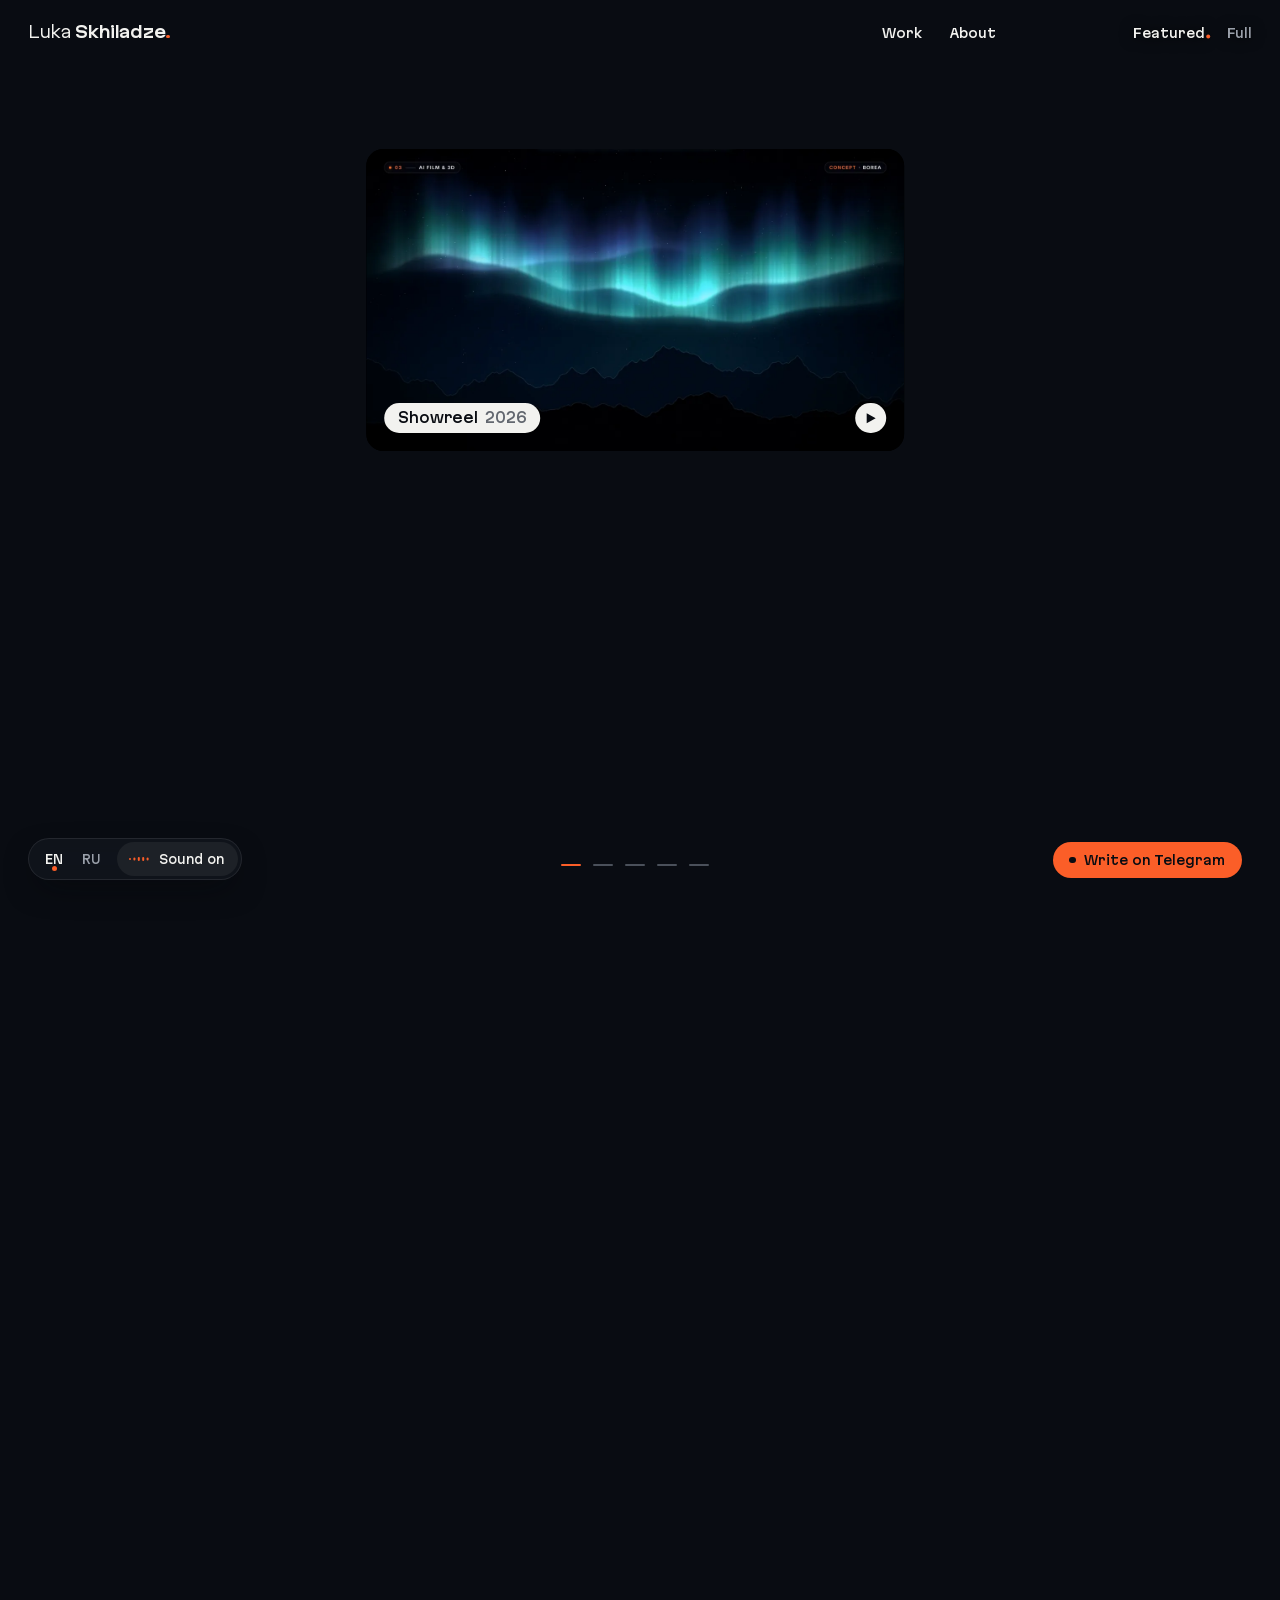
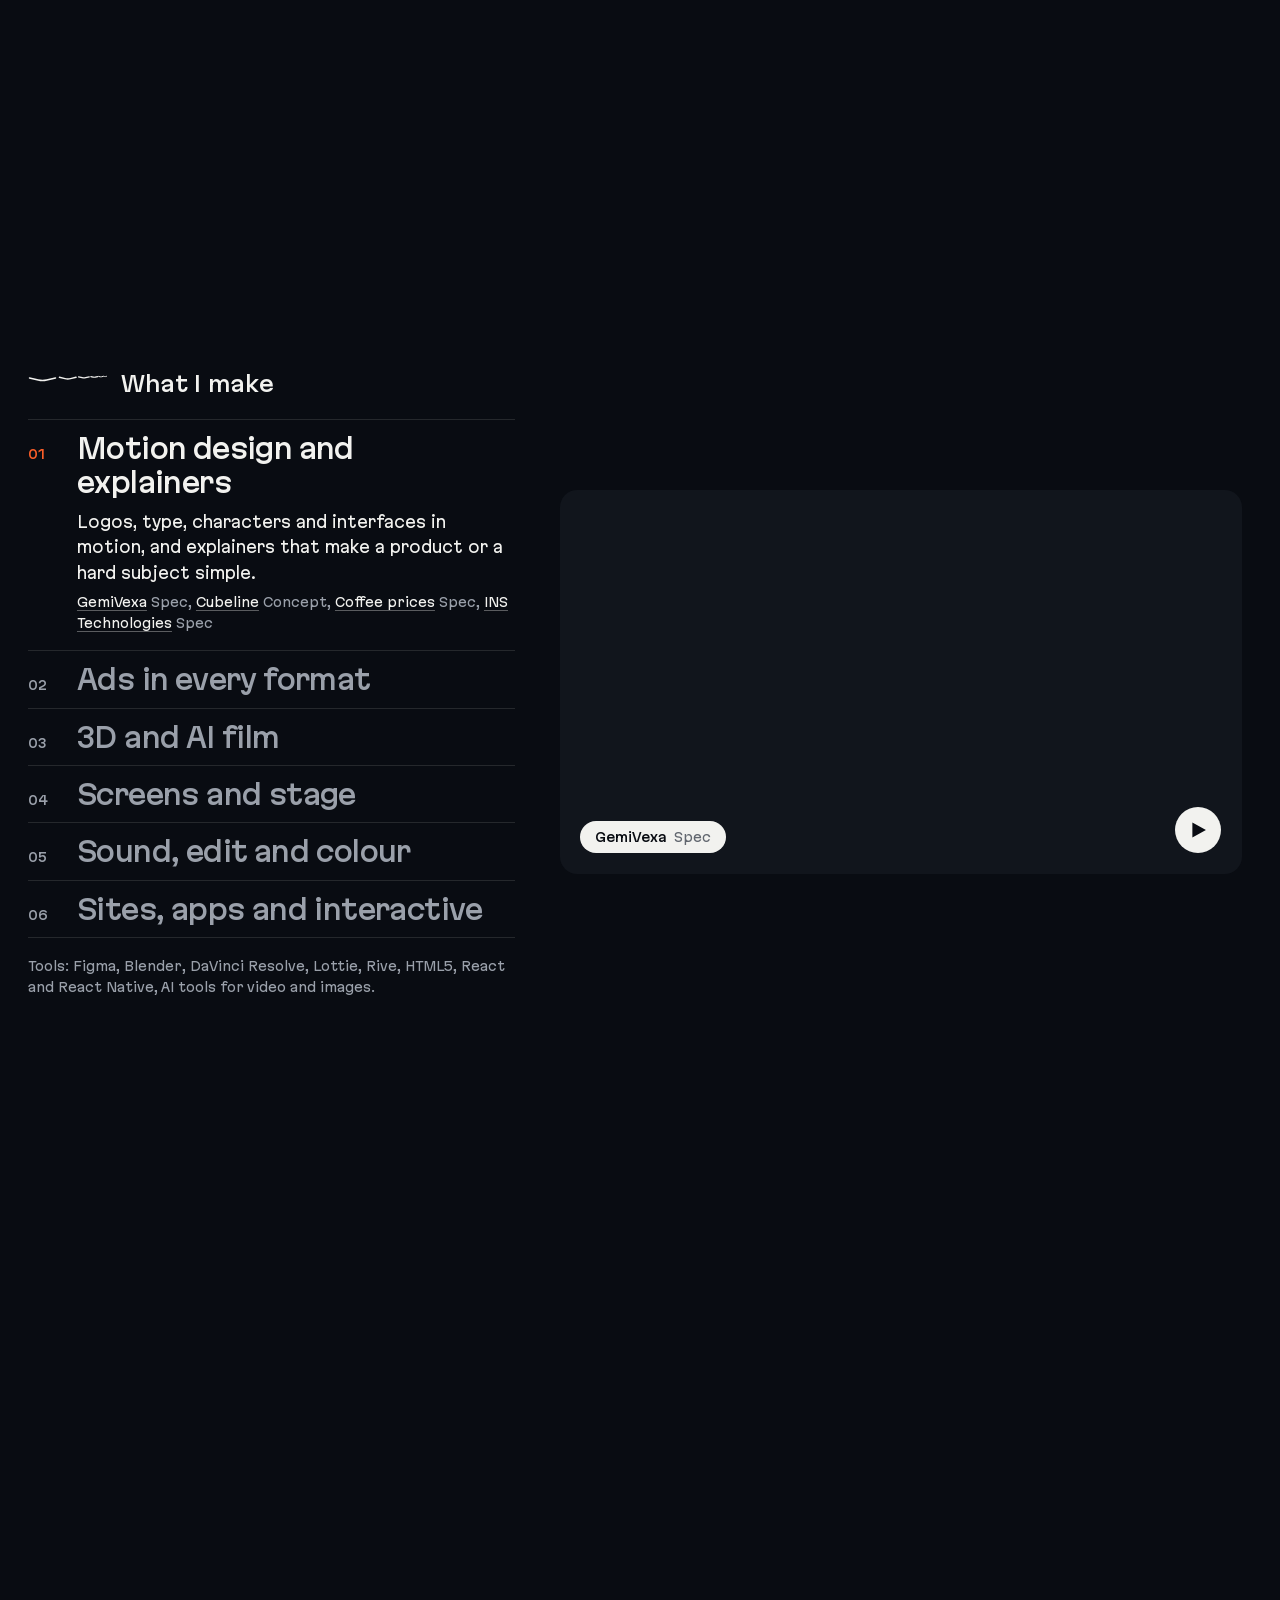
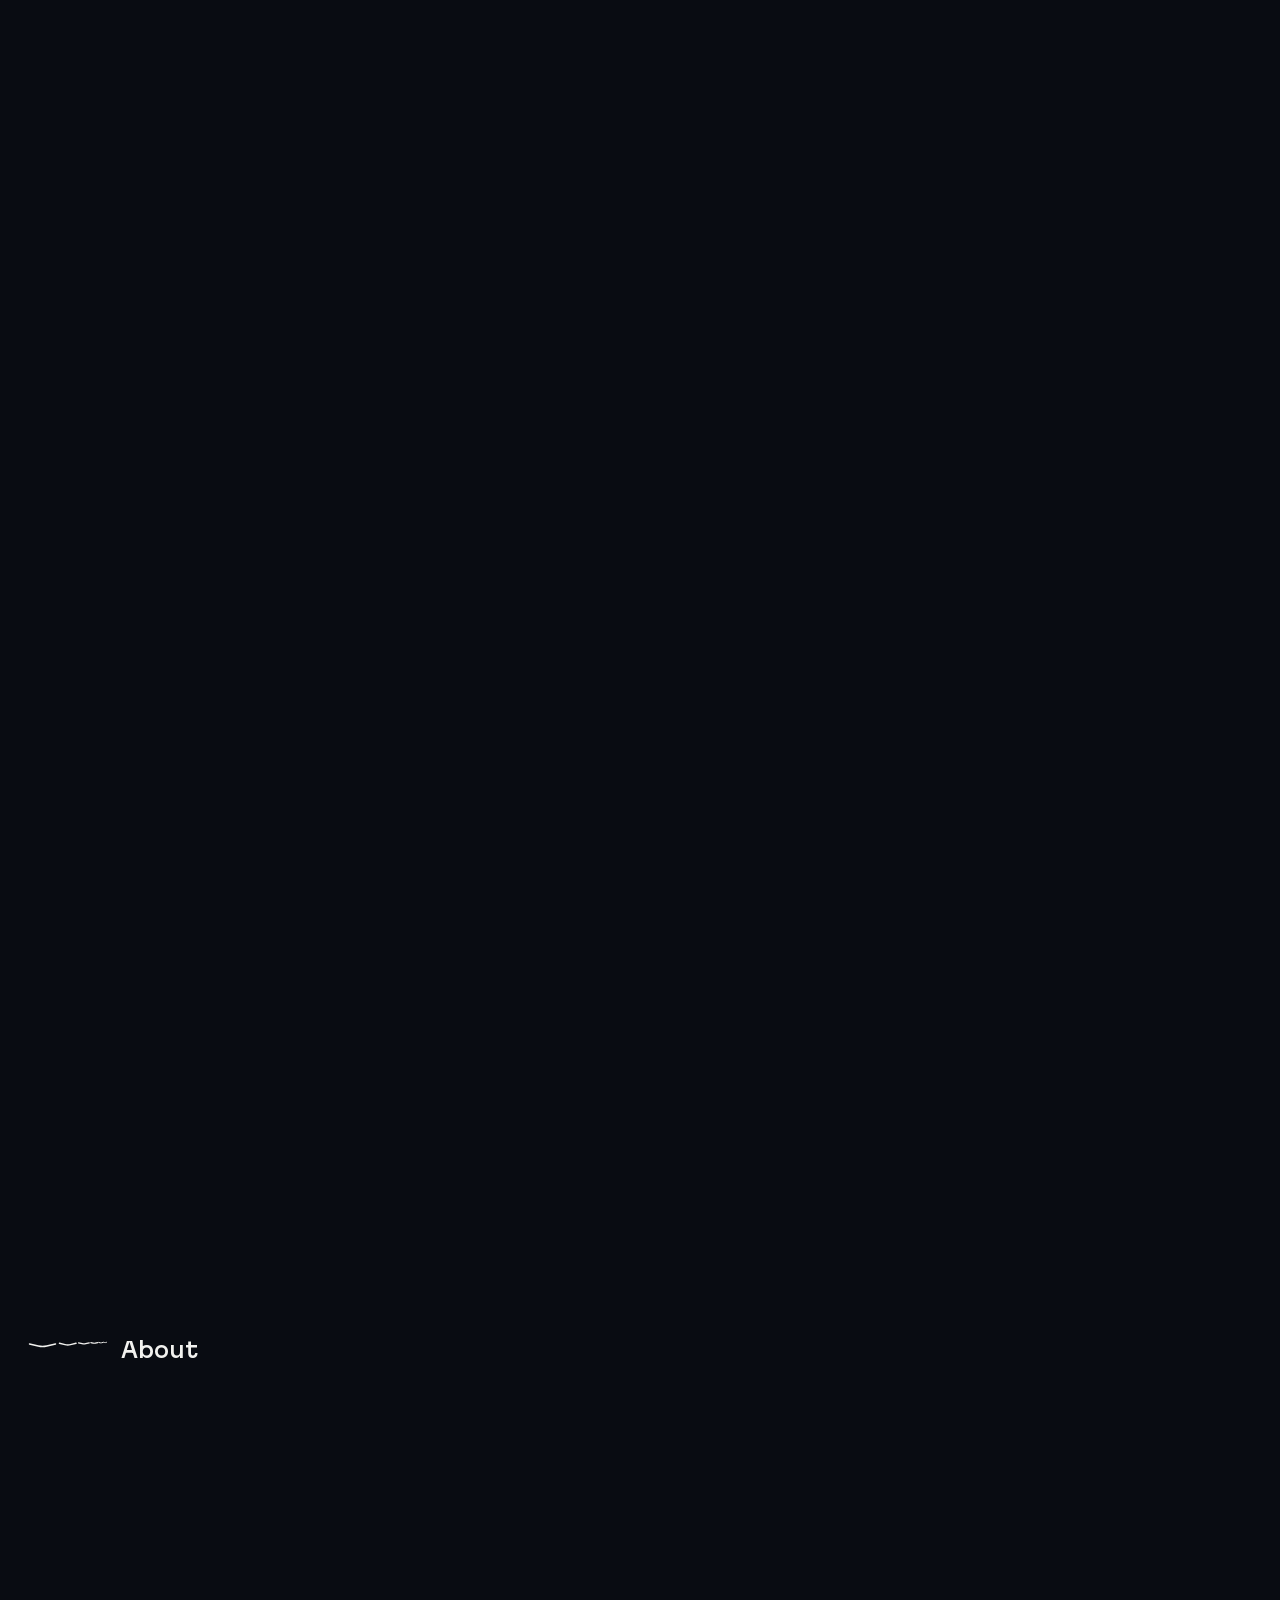
==== commit fb4c68fd: "skhiladze.com: What I make flies into the About's first card (tried on skhiladze.com/preview; Luka: " ====
--- a/index.html
+++ b/index.html
@@ -1,5 +1,5 @@
 <!doctype html>
-<html lang="en" class="no-js" data-base="" data-av1="loop,film,teaser" data-av1-same="film/adreel film/bassface film/borea film/coffee film/cubeline film/onepoint film/theo loop/bassface-sm loop/borea loop/logicor loop/logicor-h-sm loop/stage-h loop/stage-h-sm loop/theo-sm teaser">
+<html lang="en" class="no-js" data-base="" data-av1="loop,film,teaser" data-av1-same="film/bassface film/borea film/onepoint film/theo loop/bassface-sm loop/borea loop/logicor loop/logicor-h-sm loop/stage-h loop/stage-h-sm loop/theo-sm teaser">
 <head>
 <meta charset="utf-8">
 <meta name="viewport" content="width=device-width, initial-scale=1, viewport-fit=cover">
@@ -21,9 +21,9 @@
 <meta property="og:image:height" content="630">
 <meta property="og:locale" content="en_US">
 <meta name="twitter:card" content="summary_large_image">
-<link rel="icon" href="favicon.svg?v=2887473723" type="image/svg+xml">
-<link rel="icon" href="favicon-32.png?v=2887473723" sizes="32x32" type="image/png">
-<link rel="apple-touch-icon" href="apple-touch-icon.png?v=2887473723">
+<link rel="icon" href="favicon.svg?v=3231918054" type="image/svg+xml">
+<link rel="icon" href="favicon-32.png?v=3231918054" sizes="32x32" type="image/png">
+<link rel="apple-touch-icon" href="apple-touch-icon.png?v=3231918054">
 <link rel="preload" href="fonts/martian-display-lat.woff2" as="font" type="font/woff2" crossorigin>
 <link rel="preload" href="fonts/martian-grotesk-lat.woff2" as="font" type="font/woff2" crossorigin>
 <link rel="preload" href="media/cards-en.avif?v=0c165a3c" as="image" type="image/avif" media="(min-width: 761px)" fetchpriority="high">
@@ -32,8 +32,8 @@
 <link rel="preload" href="media/dial.webp?v=605748b4" as="image" media="(min-width: 761px)">
 <link rel="preload" href="media/dial-sm.webp?v=88027cfd" as="image" media="(max-width: 760px)">
 <link rel="preload" href="media/cards-mask-en-sm.webp?v=8a00266f" as="image" media="(max-width: 760px)">
-<link rel="modulepreload" href="assets/app.js?v=2887473723">
-<link rel="stylesheet" href="assets/site.css?v=2887473723">
+<link rel="modulepreload" href="assets/app.js?v=3231918054">
+<link rel="stylesheet" href="assets/site.css?v=3231918054">
 <script>(function(d){d.classList.replace('no-js','js');var m=/[?&]still\b/.test(location.search);try{m=m||localStorage.getItem('skh-motion')==='0'}catch(e){}d.classList.add(m?'still':'is-intro');try{history.scrollRestoration='manual'}catch(e){}try{if(sessionStorage.getItem('skh-place'))d.classList.add('is-jump')}catch(e){}if(HTMLScriptElement.supports&&HTMLScriptElement.supports('speculationrules')){var s=d.ownerDocument.createElement('script');s.type='speculationrules';s.textContent="{\"prefetch\": [{\"where\": {\"selector_matches\": \"a[hreflang]:not([aria-current])\"}, \"eagerness\": \"moderate\"}]}";d.ownerDocument.head.appendChild(s)}})(document.documentElement)</script>
 <script type="application/ld+json">{"@context": "https://schema.org", "@type": "Person", "name": "Luka Skhiladze", "alternateName": "Лука Схиладзе", "jobTitle": "Motion designer and product engineer", "url": "https://skhiladze.com", "address": {"@type": "PostalAddress", "addressLocality": "Tbilisi", "addressCountry": "GE"}, "sameAs": ["https://vimeo.com/showcase/12429580", "https://www.linkedin.com/in/lukaskhiladze", "https://t.me/vaivuiskh", "https://github.com/akultange"]}</script>
 </head>
@@ -113,7 +113,6 @@
         <p class="op-chap" aria-hidden="true"><span class="op-n"></span><span class="op-ct"></span></p>
       </div>
       <p class="op-year" aria-hidden="true"></p>
-      <p class="op-hint" aria-hidden="true">Scroll</p>
       <div class="op-final">
         <p class="op-word" aria-hidden="true"><span class="op-w-a">Luka</span> <span class="op-w-b">Skhiladze</span><span class="pt pt--stop"></span></p>
         <p class="op-copy">You get the whole cycle from one person: idea, design, animation, sound, edit, colour and, if needed, the site or app. When a project needs a senior designer, I work alongside Gio Kheladze, my studio partner.</p>
@@ -172,6 +171,6 @@
 <div class="cur" aria-hidden="true" data-watch="Watch" data-open="Open" data-type="Type" data-hold="Hold" data-held="Let go"><span class="cur__p"></span><span class="cur__r"></span><span class="cur__l"><svg class="cur__ic" viewBox="0 0 12 12" focusable="false"><path class="cur__i-play" d="M3.6 2.1V9.9L10 6Z"/><path class="cur__i-open" d="M3.5 8.5L8.5 3.5M4.6 3.5H8.5V7.4"/><path class="cur__i-hold" d="M4 2.6V9.4M8 2.6V9.4"/><path class="cur__i-type" d="M6 2.2V9.8"/></svg><span class="cur__t"></span></span></div>
 <aside class="fab-a" aria-label="Contact"><a class="fab" href="https://t.me/vaivuiskh" aria-label="Write on Telegram"><span class="pt" aria-hidden="true"></span><span class="roll"><span>Telegram</span><span aria-hidden="true">Telegram</span></span></a></aside>
 <script type="application/json" id="strip-data">{"cards":[{"slug":"reel","kind":"film","loop":"media/teaser-sm.mp4"},{"slug":"brerdemon","kind":"film","loop":"media/loop/brerdemon-sm.mp4","hover":"media/loop/brerdemon-h-sm.mp4"},{"slug":"logicor","kind":"film","loop":"media/loop/logicor-sm.mp4","hover":"media/loop/logicor-h-sm.mp4"},{"slug":"coffee","kind":"film","loop":"media/loop/coffee-sm.mp4","hover":"media/loop/coffee-h-sm.mp4"},{"slug":"borea","kind":"film","loop":"media/loop/borea-sm.mp4","hover":"media/loop/borea-h-sm.mp4"}],"tiles":["reel","brerdemon","logicor","coffee","borea","stage","theo","fuse2d","gemivexa","onepoint","ins","campfire","ev","bassface","cubeline","cozzi","forseo"],"cols":4,"rows":5,"atlas":"media/cards-en.webp?v=0a6d04bd","atlasSm":"media/cards-en-sm.webp?v=8427657f","mask":"media/cards-mask-en.webp?v=833fb277","maskSm":"media/cards-mask-en-sm.webp?v=8a00266f","atlasAv":"media/cards-en.avif?v=0c165a3c","atlasSmAv":"media/cards-en-sm.avif?v=31008559"}</script>
-<script type="module" src="assets/app.js?v=2887473723"></script>
+<script type="module" src="assets/app.js?v=3231918054"></script>
 </body>
 </html>
--- a/assets/site.css
+++ b/assets/site.css
@@ -1 +1 @@
-@font-face{font-family:Martian Display;font-style:normal;font-weight:300 700;font-display:swap;size-adjust:91%;src:url(../fonts/martian-display-lat.woff2) format("woff2");unicode-range:U+0020-007E,U+00A0-00FF,U+0131,U+0152-0153,U+02C6,U+02DA,U+02DC,U+2000-206F,U+20AC,U+2122,U+2190-2193,U+2212}@font-face{font-family:Martian Display;font-style:normal;font-weight:300 700;font-display:swap;size-adjust:91%;src:url(../fonts/martian-display-cyr.woff2) format("woff2");unicode-range:U+0400-045F,U+0490-0491,U+2116}@font-face{font-family:Martian Grotesk;font-style:normal;font-weight:300 700;font-display:swap;size-adjust:91%;src:url(../fonts/martian-grotesk-lat.woff2) format("woff2");unicode-range:U+0020-007E,U+00A0-00FF,U+0131,U+0152-0153,U+02C6,U+02DA,U+02DC,U+2000-206F,U+20AC,U+2122,U+2190-2193,U+2212}@font-face{font-family:Martian Grotesk;font-style:normal;font-weight:300 700;font-display:swap;size-adjust:91%;src:url(../fonts/martian-grotesk-cyr.woff2) format("woff2");unicode-range:U+0400-045F,U+0490-0491,U+2116}:root{--bg: #090c12;--bg-2: #11151c;--ink: #f2f2ef;--muted: #9aa0aa;--accent: #fb5e28;--accent-hi: #ff7a4d;--accent-ink: #090c12;--inv-bg: #f2f2ef;--inv-ink: #090c12;--inv-muted: #4d525b;--scrim: rgba(9, 12, 18, .64);--m: clamp(16px, 2.2vw, 32px);--g: clamp(12px, 1.4vw, 24px);--r: clamp(12px, 1.35vw, 22px);--clear: calc(80px + env(safe-area-inset-bottom, 0px)) ;--s-small: 14px;--s-body: clamp(16px, .15vw + 15.4px, 17px);--s-lead: clamp(20px, .9vw + 12px, 26px);--s-head: clamp(30px, 2.2vw + 14px, 46px);--s-display: clamp(58px, 9.4vw, 180px);--ease-out: cubic-bezier(.23, 1, .32, 1);--ease-io: cubic-bezier(.77, 0, .175, 1);--ease-soft: cubic-bezier(.33, 1, .68, 1);--t-press: .14s;--t-hover: .18s;--t-ui: .24s;--t-reveal: .8s;color-scheme:dark}*,*:before,*:after{box-sizing:border-box}html{background:var(--bg);color:var(--ink);-webkit-text-size-adjust:100%;text-size-adjust:100%;scrollbar-color:#3a3f48 var(--bg);scrollbar-width:thin;-webkit-tap-highlight-color:transparent}html.lenis,html.lenis body{height:auto}.lenis.lenis-smooth{scroll-behavior:auto!important}body{margin:0;background:var(--bg);color:var(--ink);font-family:Martian Grotesk,system-ui,-apple-system,Segoe UI,Roboto,sans-serif;font-size:var(--s-body);line-height:1.5;font-kerning:normal;text-rendering:optimizeLegibility;-webkit-font-smoothing:antialiased;-moz-osx-font-smoothing:grayscale}img,video,canvas,svg{display:block;max-width:100%}button,input{font:inherit;color:inherit}a{color:inherit;text-decoration:underline;text-decoration-thickness:.07em;text-underline-offset:.2em;text-decoration-color:#f2f2ef59;transition:text-decoration-color var(--t-hover) ease,color var(--t-hover) ease}p{margin:0;text-wrap:pretty}h1,h2,h3{margin:0;font-weight:inherit;text-wrap:balance}ul,ol{margin:0;padding:0}::selection{background:var(--accent);color:var(--accent-ink)}:focus-visible{outline:2px solid var(--accent);outline-offset:3px;border-radius:2px}html:not(.kb) :focus-visible:not(input,textarea,select){outline:none}html:not(.kb) .enter__go:focus-visible{box-shadow:none}.sr{position:absolute!important;width:1px;height:1px;overflow:hidden;clip:rect(0 0 0 0);clip-path:inset(50%);white-space:nowrap}.skip{position:fixed;z-index:100;left:var(--m);top:-80px;background:var(--ink);color:var(--bg);padding:10px 16px;border-radius:999px;text-decoration:none}.skip:focus{top:12px}@media(hover:hover)and (pointer:fine){a:hover{text-decoration-color:currentColor}}.pt{display:inline-block;width:.5em;height:.5em;border-radius:50%;background:var(--accent);flex:none}.pt--stop{width:.165em;height:.165em;margin-left:.035em;vertical-align:baseline}.name{font-family:Martian Display,Martian Grotesk,sans-serif;white-space:nowrap}.name__a{font-weight:300}.name__b{font-weight:700}.btn{display:inline-flex;align-items:center;gap:.6em;border:0;border-radius:999px;cursor:pointer;padding:.78em 1.2em;font:500 var(--s-small)/1 "Martian Grotesk",sans-serif;text-decoration:none;white-space:nowrap;transition:transform var(--t-press) var(--ease-out),background-color var(--t-hover) ease,color var(--t-hover) ease}.btn:active{transform:scale(.97)}.btn--tg{background:var(--accent);color:var(--accent-ink)}.roll{display:inline-grid;overflow:hidden;line-height:1.15;margin:-.08em 0}.roll>span{grid-area:1 / 1;transition:transform .38s var(--ease-io),opacity .22s ease}.roll>span+span{transform:translateY(105%);opacity:0}@media(hover:hover)and (pointer:fine){a:hover>.roll>span:first-child,a:focus-visible>.roll>span:first-child{transform:translateY(-105%);opacity:0}a:hover>.roll>span+span,a:focus-visible>.roll>span+span{transform:none;opacity:1}}.btn--tg .pt{background:var(--accent-ink);width:.45em;height:.45em}.btn--ink{background:var(--ink);color:var(--bg)}@media(hover:hover)and (pointer:fine){.btn--tg:hover{background:var(--accent-hi)}.btn--ink:hover{background:#fff}}.hero{position:relative;height:calc(var(--n, 10) * 56svh + 100svh);--gw: min(42vw, (100svh - 300px) * 1.45);--gh: calc(var(--gw) * .5625);--gr: calc(var(--gw) * .032);--gy: calc(var(--gh) * .62 + 12.5svh);--tabk: 1}.hero__pin{position:sticky;top:0;height:100svh;overflow:hidden}html.has-pager .hero__pin{touch-action:none;touch-action:pinch-zoom}.strip{position:absolute;inset:0;width:100%;height:100%;z-index:0;visibility:hidden}.strip.is-on{visibility:visible}.bar{position:absolute;z-index:6;top:0;left:0;right:0;display:flex;align-items:baseline;justify-content:space-between;gap:var(--g);padding:22px var(--m);font-size:var(--s-small);font-weight:500;line-height:1.2}.bar a{text-decoration:none}.bar__nav a,.bar__mark>a{display:inline-block;padding:5px 0;margin:-5px 0}.bar__mark{font-size:17px;letter-spacing:-.01em;white-space:nowrap}.bar__mark .pt--stop{width:.2em;height:.2em}.bar__nav{display:flex;gap:28px;margin-left:auto}.bar__half{display:flex;gap:28px}.bar__end{display:flex;gap:20px;align-items:baseline;margin-left:28px}.bar__sound,.bar__menu{background:none;border:0;padding:0;cursor:pointer;color:var(--muted);font-weight:500;font-size:var(--s-small)}.bar__sound[aria-pressed=true]{color:var(--ink)}.bar__sound[aria-pressed=true]:before{content:"";display:inline-block;width:7px;height:7px;border-radius:50%;background:var(--accent);margin-right:8px;vertical-align:1px}.bar__menu{display:none;position:relative;color:var(--ink);-webkit-tap-highlight-color:transparent;padding:10px 0 10px 12px;margin:-10px 0 -10px -12px}@media(hover:hover)and (pointer:fine){.bar a:hover,.bar__sound:hover{color:#fff}}.gate{position:absolute;z-index:2;left:50%;top:calc(var(--gy) - var(--gh) / 2);width:var(--gw);transform:translate(-50%)}.gate__frame{position:relative;aspect-ratio:16 / 9;background:#000;border-radius:var(--gr);isolation:isolate;cursor:pointer}.gate__v{position:absolute;inset:0;width:100%;height:100%;object-fit:cover;opacity:0;filter:grayscale(1) contrast(1.04);border-radius:var(--gr);transition:opacity .42s var(--ease-out),filter 1.1s var(--ease-soft)}.gate__v.is-on{opacity:1}.gate__still{position:absolute;inset:0;width:100%;height:100%;object-fit:cover;border-radius:var(--gr)}.gate__v.is-graded{filter:grayscale(0) contrast(1)}.gl-live .gate__frame{background:transparent}.gl-live .gate__v,.gl-live .gate__v.is-on{opacity:0;transition:none}.strip__vids{position:absolute;left:0;top:0;width:2px;height:2px;overflow:hidden;opacity:0;pointer-events:none}.strip__vids video{display:block;width:2px;height:2px}.gate__rows{position:absolute;z-index:2;left:calc(var(--gw) * .0332 * var(--tabk));right:calc(var(--gw) * .0332 * var(--tabk));bottom:calc(var(--gw) * .0332 * var(--tabk));height:calc(var(--gw) * .0566 * var(--tabk));font:500 calc(var(--gw) * .0293 * var(--tabk))/1 "Martian Grotesk",sans-serif;transition:opacity .26s var(--ease-out)}.gate__row{position:absolute;inset:0;display:flex;justify-content:space-between;align-items:stretch;gap:12px;opacity:0;visibility:hidden;transition:opacity .26s var(--ease-out),visibility 0s linear .26s}.gate__row.is-on{opacity:1;visibility:visible;transition-delay:0s}.is-moving .gate__rows{opacity:0;transition-duration:90ms}.gl-live .gate{pointer-events:none}.gl-live .gate__rows{opacity:0}.gl-live .gate__rows:focus-within{opacity:1;pointer-events:auto}.gate__tab,.gate__play{display:inline-flex;align-items:center;border-radius:999px;background:var(--ink);color:var(--bg);white-space:nowrap}.gate__tab{gap:calc(var(--gw) * .0137 * var(--tabk));padding:0 calc(var(--gw) * .0254 * var(--tabk))}.gate__tab b{font-weight:500}.gate__tab span{color:#62676f}.gate__play{text-decoration:none;overflow:hidden;transition:background-color var(--t-hover) ease,transform var(--t-press) var(--ease-out)}.gate__play:active{transform:scale(.96)}.gate__pl{max-width:0;opacity:0;padding-left:0;transition:max-width .42s var(--ease-out),opacity .22s ease,padding .42s var(--ease-out)}.gate__ic{width:calc(var(--gw) * .0566 * var(--tabk));height:100%;flex:none;fill:currentColor}.gate__play:is(:hover,:focus-visible) .gate__pl{max-width:16em;opacity:1;padding-left:calc(var(--gw) * .0254 * var(--tabk))}@media(hover:hover)and (pointer:fine){.gate__play:hover{background:#fff}}.dots{position:absolute;z-index:3;left:50%;bottom:22px;transform:translate(-50%);display:flex;gap:2px}.dots__arr{display:grid;place-items:center;flex:none;width:34px;height:34px;margin:0 12px;padding:0;border-radius:50%;border:1px solid color-mix(in srgb,var(--ink) 24%,transparent);background:none;color:var(--ink);cursor:pointer;transition:border-color var(--t-hover) ease,background-color var(--t-hover) ease,color var(--t-hover) ease,opacity var(--t-ui) ease,transform var(--t-press) var(--ease-out)}.dots__arr svg{width:14px;height:14px;fill:none;stroke:currentColor;stroke-width:1.6;stroke-linecap:round;stroke-linejoin:round;transition:transform var(--t-ui) var(--ease-out)}.dots__arr:active{transform:scale(.93)}.dots__arr[aria-disabled=true]{opacity:.3;cursor:default}.dots__arr:focus-visible{outline:1px solid color-mix(in srgb,var(--accent) 70%,transparent);outline-offset:3px}@media(hover:hover)and (pointer:fine){.dots__arr:not([aria-disabled=true]):hover{background:var(--ink);border-color:var(--ink);color:var(--bg)}.dots__arr--prev:not([aria-disabled=true]):hover svg{transform:translate(-1.5px)}.dots__arr--next:not([aria-disabled=true]):hover svg{transform:translate(1.5px)}}.dots__b{width:30px;height:26px;padding:0;border:0;background:none;cursor:pointer;position:relative}.dots__b:after{content:"";position:absolute;left:5px;right:5px;top:12px;height:2px;border-radius:1px;background:#4a505a;transform-origin:50% 50%;transition:background-color var(--t-hover) ease,transform var(--t-ui) var(--ease-out)}.dots__b[aria-current=true]:after{background:var(--accent)}@media(hover:hover)and (pointer:fine){.dots__b:hover:after{background:var(--muted)}.dots__b[aria-current=true]:hover:after{background:var(--accent)}}.hero__line{position:absolute;z-index:3;left:var(--m);bottom:28px;max-width:31ch;font-size:var(--s-small);font-weight:500;line-height:1.45}.hero__tg{position:absolute;z-index:3;right:var(--m);bottom:22px}.menu{position:fixed;z-index:60;inset:0;background:var(--bg);display:flex;flex-direction:column;justify-content:center;gap:44px;padding:88px var(--m) 104px;opacity:0;transition:opacity .2s var(--ease-out)}.menu.is-open{opacity:1}.menu[hidden]{display:none}.menu:focus{outline:none}.menu__top{position:absolute;top:0;left:0;right:0;display:flex;align-items:baseline;justify-content:space-between;padding:16px var(--m);font-size:var(--s-small);font-weight:500;line-height:1.2}.menu__mark{font-size:17px;letter-spacing:-.01em;white-space:nowrap;color:var(--ink);text-decoration:none}.menu__mark .pt--stop{width:.2em;height:.2em}.menu__x{position:relative;background:none;border:0;padding:0;color:var(--ink);font:inherit;cursor:pointer;-webkit-tap-highlight-color:transparent}.menu__x:before,.bar__menu:before{content:"";position:absolute;inset:-14px -16px}.menu__nav ol{list-style:none;margin:0;padding:0}.menu__nav a{display:flex;align-items:flex-start;gap:14px;padding:5px 0;text-decoration:none;color:var(--ink)}.menu__n{min-width:2ch;padding-top:.62em;font:500 12px/1 Martian Grotesk,sans-serif;font-variant-numeric:tabular-nums;letter-spacing:.02em;color:var(--muted)}.menu__w{font:300 clamp(40px,12.5vw,60px)/1.05 "Martian Display","Martian Grotesk",sans-serif;letter-spacing:-.035em}.menu__nav a:active .menu__w{color:var(--muted)}.menu__view{display:flex;align-items:baseline;gap:4px;padding-left:calc(2ch + 14px);font:500 17px/1 Martian Grotesk,sans-serif}.menu__k{margin-right:14px;font-size:12px;letter-spacing:.02em;color:var(--muted)}.menu__vb{position:relative;padding:10px 8px 10px 0;margin-right:12px;border:0;background:none;color:var(--muted);font:inherit;cursor:pointer}.menu__vb[aria-pressed=true]{color:var(--ink)}.menu__vb[aria-pressed=true]:after{content:"";position:absolute;right:2px;bottom:calc(10px + .14em);width:5px;height:5px;border-radius:50%;background:var(--accent)}.menu__vb:focus-visible{outline:1px solid color-mix(in srgb,var(--accent) 70%,transparent);outline-offset:2px}.menu li,.menu__view{opacity:0;transform:translateY(16px);transition:opacity .36s var(--ease-out),transform .52s var(--ease-out)}.menu.is-open li,.menu.is-open .menu__view{opacity:1;transform:none}.menu.is-open li:nth-child(2){transition-delay:40ms}.menu.is-open li:nth-child(3){transition-delay:80ms}.menu.is-open li:nth-child(4){transition-delay:.12s}.menu.is-open .menu__view{transition-delay:.17s}.index{position:relative;padding:150px var(--m) 140px}.index__h{position:sticky;top:0;z-index:2;background:var(--bg);padding:14px 0 12px;margin-top:56px;font-size:var(--s-lead);font-weight:500;line-height:1.5}.index__h:first-child{margin-top:0}.index__list{list-style:none}.row{display:grid;grid-template-columns:30% 1fr 14% 4ch;gap:var(--g);align-items:baseline;text-decoration:none;font-size:var(--s-lead);line-height:1.5;padding:2px 0;color:var(--ink)}.row__w,.row__l,.row__n{color:var(--muted);transition:color var(--t-hover) ease}.row__n{text-align:right;font-variant-numeric:tabular-nums;min-width:3ch}.arrow{display:inline-block;width:.62em;height:.62em;vertical-align:.02em}@media(hover:hover)and (pointer:fine){.row:hover .row__w,.row:hover .row__l,.row:hover .row__n{color:var(--ink)}}.index__note{margin-top:56px;max-width:62ch;color:var(--muted);font-size:var(--s-small)}.preview{position:fixed;z-index:30;left:0;top:0;width:300px;aspect-ratio:16 / 9;pointer-events:none;opacity:0;transition:opacity .2s ease;will-change:transform;border-radius:calc(var(--r) * .7);overflow:hidden}.preview.is-on{opacity:1}.preview.is-worn{overflow:visible}.preview img{width:100%;height:100%;object-fit:cover;filter:grayscale(1);transition:filter .7s var(--ease-soft)}.preview.is-graded img{filter:grayscale(0)}.preview__v{position:absolute;inset:0;width:100%;height:100%;object-fit:cover;opacity:0;transition:opacity .22s ease}.preview.is-video .preview__v{opacity:1}:root{--vtile: url("data:image/svg+xml,%3Csvg xmlns='http://www.w3.org/2000/svg' viewBox='0 0 22 16'%3E%3Cpath d='M6 5.2l3.6 4.3q1.4 1.6 2.8 0L16 5.2' fill='none' stroke='%23f2f2ef' stroke-opacity='.2' stroke-width='1.3' stroke-linecap='round' stroke-linejoin='round'/%3E%3C/svg%3E")}.make{position:relative}.make__scene{height:calc(var(--k, 6) * 62svh + 100svh)}.make__pin{position:sticky;top:0;height:100svh;display:grid;grid-template-columns:minmax(0,5fr) minmax(0,7fr);gap:calc(var(--g) * 2.5);align-items:center;padding:64px var(--m) 40px}.make__side{display:flex;flex-direction:column;min-width:0}.make__h{font-size:var(--s-lead);font-weight:500;line-height:1.5;margin-bottom:18px}.make__list{list-style:none;counter-reset:none}.make__item{border-top:1px solid rgba(242,242,239,.12)}.make__item:last-child{border-bottom:1px solid rgba(242,242,239,.12)}.make__b{display:flex;align-items:baseline;gap:18px;width:100%;padding:12px 0 11px;border:0;background:none;color:var(--muted);font:inherit;font-size:clamp(22px,1.7vw + 8px,38px);font-weight:500;letter-spacing:-.02em;line-height:1.12;text-align:left;cursor:pointer;transition:color var(--t-ui) ease}.make__n{flex:none;width:2.2em;font-family:Martian Grotesk,sans-serif;font-size:var(--s-small);font-weight:500;letter-spacing:0;font-variant-numeric:tabular-nums;color:var(--muted)}.make__item.is-on .make__b{color:var(--ink)}.make__item.is-on .make__n{color:var(--accent)}@media(hover:hover)and (pointer:fine){.make__b:hover{color:var(--ink)}}.make__more{display:grid;grid-template-rows:0fr;transition:grid-template-rows .52s var(--ease-out)}.make__more>div{overflow:hidden;padding-left:calc(2.2 * var(--s-small) + 18px)}.make__item.is-on .make__more{grid-template-rows:1fr}.make__s{max-width:46ch;color:var(--ink)}.make__ex{margin:6px 0 16px;font-size:var(--s-small);color:var(--muted)}.make__ex a{color:var(--ink);padding-block:4px}.make__lab{color:var(--muted);white-space:nowrap}.make__tools{margin-top:18px;max-width:60ch;font-size:var(--s-small);color:var(--muted)}@media(min-width:761px)and (min-height:541px)and (max-height:820px){.make__pin{padding-bottom:var(--clear)}.make__b{font-size:clamp(20px,3.6svh + 2px,34px);padding:9px 0 8px}}.make__frame{position:relative;aspect-ratio:16 / 9;border-radius:var(--r);overflow:hidden;background:var(--bg-2);isolation:isolate}.make__field{position:absolute;inset:0;width:100%;height:100%;display:block}.make__win{position:absolute;inset:0;display:block;opacity:0;pointer-events:none;text-decoration:none;transition:opacity .32s ease}.make__win.is-on{opacity:1;pointer-events:auto;cursor:pointer}.make__v{position:absolute;inset:0;width:100%;height:100%;object-fit:cover;opacity:0}.no-field .make__v{opacity:1}.make__tab{position:absolute;left:clamp(12px,1.6vw,24px);bottom:clamp(12px,1.6vw,24px);display:inline-flex;gap:.5em;align-items:baseline;padding:.55em 1.05em;border-radius:999px;background:var(--ink);color:var(--bg);font-size:var(--s-small);line-height:1.2;white-space:nowrap}.make__tab b{font-weight:500}.make__tab span{color:#62676f}.make__go{position:absolute;right:clamp(12px,1.6vw,24px);bottom:clamp(12px,1.6vw,24px);width:46px;height:46px;border-radius:50%;background:var(--ink);color:var(--bg);display:grid;place-items:center;transition:transform var(--t-ui) var(--ease-out)}.make__ic{width:100%;height:100%;fill:currentColor}@media(hover:hover)and (pointer:fine){.make__win:hover .make__go{transform:scale(1.08)}}.make__win:active .make__go{transform:scale(.96)}.make__mw{display:none}@media(max-width:760px),(max-height:540px){.make__scene{height:auto}.make__pin{position:relative;height:auto;display:block;padding:104px var(--m) 84px}.make__h{margin-bottom:14px}.make__frame{display:none}.make__more,.make__item.is-on .make__more{grid-template-rows:1fr;transition:none}.make__more>div{padding-left:0;padding-bottom:30px}.make__b{color:var(--ink);cursor:default;font-size:24px;padding:22px 0 16px;gap:14px}.make__n{width:auto;color:var(--muted);transition:color var(--t-ui) ease}.make__item.is-on .make__n{color:var(--accent)}.make__mw{display:block;position:relative;aspect-ratio:16 / 9;border-radius:var(--r);overflow:hidden;isolation:isolate;text-decoration:none;background:var(--bg-2) var(--vtile) repeat center / 22px 16px}.make__mw .make__v{opacity:1;clip-path:circle(0% at 50% 50%);transition:clip-path 1.1s var(--ease-out)}.make__mw.is-in .make__v{clip-path:circle(75% at 50% 50%)}.make__mw .make__tab{left:12px;bottom:12px}.make__mw .make__go{right:12px;bottom:12px;width:40px;height:40px}.make__s{margin-top:16px;font-size:16px;line-height:1.5}.make__ex{margin:8px 0 0}.make__item:last-child{border-bottom:0}.make__tools{display:block;margin-top:8px}}.led{position:absolute;inset:0;width:100%;height:100%}.kf{letter-spacing:.045em}.op{position:relative}.op-track{position:relative;height:900vh}.op-stage{position:sticky;top:0;height:100vh;height:100svh;overflow:hidden;background:var(--bg);--k: 1}.op-stage>canvas{position:absolute;inset:0;width:100%;height:100%;max-width:none}.op-stage>canvas.op-line.is-up{z-index:4}.op-field{opacity:0}.op-planes{position:absolute;inset:0;pointer-events:none}.op-fade{position:absolute;inset:0;pointer-events:none;background:linear-gradient(var(--bg) 0,rgba(9,12,18,.9) 70px,rgba(9,12,18,0) 150px),linear-gradient(0deg,var(--bg) 0,rgba(9,12,18,0) 110px)}.op-end{position:absolute;left:0;bottom:0;width:1px;height:100vh;height:100svh;pointer-events:none}.op-head{position:absolute;z-index:3;left:calc(var(--m) + env(safe-area-inset-left,0px));top:64px;pointer-events:none}.op-h{font-size:var(--s-lead);font-weight:500;line-height:1.5}.op-chap{display:flex;gap:14px;align-items:baseline;min-height:1.5em;margin-top:4px;font-size:var(--s-small);font-weight:500}.op-n{font-variant-numeric:tabular-nums;color:var(--accent)}.js .op-h .flock circle{transition:transform .42s var(--ease-out)}.js .op-head.is-away .flock circle,.js .op-head.is-away .flock.is-on circle{opacity:0;transition:none}.op-year{position:absolute;z-index:3;right:calc(var(--m) + env(safe-area-inset-right,0px));top:66px;pointer-events:none;font:600 clamp(30px,1.6vw + 18px,46px)/1 "Martian Display","Martian Grotesk",sans-serif;letter-spacing:-.02em;font-variant-numeric:tabular-nums}.op-hint{position:absolute;z-index:3;left:50%;bottom:calc(28px + env(safe-area-inset-bottom,0px));transform:translate(-50%);font-size:var(--s-small);color:var(--muted);pointer-events:none}.op-pl{position:absolute;left:0;top:0;transform-origin:0 0;padding:calc(14px * var(--k)) calc(15px * var(--k));display:grid;gap:calc(6px * var(--k));align-content:start;overflow:hidden;opacity:0;visibility:hidden;will-change:transform,opacity}.op-yr{font-size:max(11px,calc(11.5px * var(--k)));font-weight:500;letter-spacing:.01em;color:var(--muted);font-variant-numeric:tabular-nums}.op-tt{font:600 calc(17px * var(--k))/1.12 "Martian Display","Martian Grotesk",sans-serif;letter-spacing:-.015em;text-wrap:balance}.op-bd{font-size:max(12px,calc(12.5px * var(--k)));line-height:1.42;color:var(--muted);text-wrap:pretty}.op-bd:empty{display:none}.op-board{display:grid;gap:calc(6px * var(--k));margin-top:calc(5px * var(--k))}.op-board>div{display:grid;grid-template-columns:max(54px,calc(54px * var(--k))) minmax(0,1fr);align-items:center;gap:8px;font-size:max(10px,calc(10px * var(--k)));font-weight:500;color:var(--muted)}.op-board i{position:relative;height:3px;border-radius:3px;background:#f2f2ef1a}.op-board i:after{content:"";position:absolute;inset:0 auto 0 0;width:calc(var(--v, 0) * 100%);border-radius:3px;background:var(--ink)}.op-board .op-half i:after{background:#f2f2ef66}.op-board .op-half i:before{content:"";position:absolute;z-index:1;left:50%;top:-3px;width:9px;height:9px;margin-left:-4.5px;border-radius:50%;background:var(--accent);box-shadow:0 0 10px #fb5e28b3;opacity:var(--f, 0)}.op-pl-col{grid-template-columns:minmax(0,1fr) auto;grid-template-rows:minmax(0,1fr);align-content:stretch;column-gap:calc(12px * var(--k))}.op-txt{display:grid;gap:calc(6px * var(--k));align-content:start;min-width:0}.op-pic{position:relative;height:100%;width:auto;aspect-ratio:4 / 5;border-radius:calc(var(--r) * .7);overflow:hidden;background:#000}.op-pic img{position:absolute;inset:0;width:100%;height:100%;max-width:none;object-fit:cover}.op-log{filter:grayscale(.55) contrast(.58) brightness(1.22)}.op-gr{clip-path:inset(0 calc(100% - var(--w, 0%)) 0 0);filter:contrast(1.06) saturate(1.06)}.op-wl{position:absolute;top:0;bottom:0;left:var(--w, 0%);width:1px;background:var(--ink);box-shadow:0 0 8px #f2f2efb3}.op-lb{position:absolute;bottom:7px;padding:3px 7px;border-radius:999px;background:#0506089e;font-size:max(10px,calc(9px * var(--k)));font-weight:500;letter-spacing:.06em;text-transform:uppercase}.op-lb--a{left:7px}.op-lb--b{right:7px}.op-pl-bau{background-image:linear-gradient(rgba(242,242,239,.045) 1px,transparent 1px),linear-gradient(90deg,rgba(242,242,239,.045) 1px,transparent 1px);background-size:calc(22px * var(--k)) calc(22px * var(--k))}.op-pl-bau>:not(.op-bzw){position:relative;z-index:1;max-width:58%}.op-pl-bau>.op-tt{max-width:66%}.op-ru{margin-top:calc(6px * var(--k));font:600 calc(24px * var(--k))/1 "Martian Display","Martian Grotesk",sans-serif;letter-spacing:-.02em}.op-city{font-size:max(12px,calc(13px * var(--k)));color:var(--muted)}.op-bzw{position:absolute;inset:0;overflow:hidden;pointer-events:none}.op-bz{position:absolute;left:76%;bottom:calc(9px * var(--k));height:calc(100% - 20px * var(--k));width:auto;max-width:none;aspect-ratio:400 / 215;transform:translate(-50%);overflow:visible;fill:none;stroke:#f2f2efc7;stroke-width:1.35;stroke-linecap:round;stroke-linejoin:round;stroke-dasharray:1 1;stroke-dashoffset:1;-webkit-mask-image:linear-gradient(90deg,transparent 14%,#000 31%);mask-image:linear-gradient(90deg,transparent 14%,#000 31%)}.op-bz path{visibility:hidden}.op-bz .bz-win{stroke-width:1.15;opacity:.85}.op-pipe{position:relative;display:grid;grid-template-columns:repeat(4,minmax(0,1fr));margin-top:calc(12px * var(--k));padding-top:calc(14px * var(--k));font-size:max(10px,calc(9.5px * var(--k)));font-weight:500;color:#f2f2ef61}.op-pipe:before,.op-pipe:after{content:"";position:absolute;left:12.5%;top:calc(3px * var(--k));width:75%;height:1px;background:#f2f2ef24}.op-pipe:after{width:calc(75% * var(--v, 0));background:var(--ink)}.op-pipe span{position:relative;text-align:center;white-space:nowrap;transition:color .25s ease}.op-pipe span:before{content:"";position:absolute;left:50%;top:calc(-13.5px * var(--k));width:calc(5px * var(--k));height:calc(5px * var(--k));margin-left:calc(-2.5px * var(--k));border-radius:50%;background:#2b3039;transition:background-color .25s ease}.op-pipe span.on{color:var(--ink)}.op-pipe span.on:before{background:var(--ink)}.op-pipe b{position:absolute;left:calc(12.5% + 75% * var(--v, 0));top:calc(3.5px * var(--k));width:calc(8px * var(--k));height:calc(8px * var(--k));margin:calc(-4px * var(--k)) 0 0 calc(-4px * var(--k));border-radius:50%;background:var(--accent);box-shadow:0 0 10px #fb5e28cc}.op-st{justify-self:start;display:inline-flex;align-items:center;gap:calc(7px * var(--k));margin-top:calc(8px * var(--k));padding:calc(5px * var(--k)) calc(10px * var(--k));border-radius:999px;background:#f2f2ef12;font-size:max(10px,calc(10px * var(--k)));font-weight:500;white-space:nowrap}.op-st i{flex:none;width:calc(6px * var(--k));height:calc(6px * var(--k));border-radius:50%;background:#e9b44c}.op-s0 i{background:var(--muted)}.op-s3 i{background:#46c978;box-shadow:0 0 9px #46c978d9}.op-media{position:relative;width:100%;aspect-ratio:16 / 9;margin-top:calc(6px * var(--k));border-radius:calc(var(--r) * .7);overflow:hidden;background:#000}.op-media img{position:absolute;inset:0;width:100%;height:100%;max-width:none;object-fit:cover}.op-tab{position:absolute;left:calc(8px * var(--k));bottom:calc(8px * var(--k));display:inline-flex;align-items:center;height:max(22px,calc(22px * var(--k)));padding:0 calc(10px * var(--k));border-radius:999px;background:var(--ink);color:var(--bg);font-size:max(10.5px,calc(10.5px * var(--k)));white-space:nowrap}.op-tab b{font-weight:500}.op-tab span{color:#62676f;white-space:pre}.op-cnt{position:absolute;right:calc(9px * var(--k));bottom:calc(10px * var(--k));font-size:max(10px,calc(10px * var(--k)));font-weight:500;font-variant-numeric:tabular-nums;text-shadow:0 1px 8px rgba(5,6,9,.9)}.op-stage.is-vn .op-pl-col{grid-template-columns:minmax(0,1fr) 36%}.op-stage.is-vn .op-pic{height:auto;width:100%;align-self:start}.op-stage.is-vn .op-bz{left:79%;height:calc(84% - 20px * var(--k))}.op-stage.is-vn .op-lb{display:none}.op-final{position:absolute;z-index:4;left:50%;top:60%;width:min(760px,calc(100% - 2 * var(--m)));transform:translate(-50%);display:grid;grid-template-columns:minmax(0,1fr);justify-items:center;gap:18px;text-align:center;opacity:0;visibility:hidden}.op.no-gl .op-final{width:min(1180px,calc(100% - 2 * var(--m)))}.op-word{display:none;margin-bottom:6px;font:700 clamp(38px,7.4vw,120px)/1 "Martian Display","Martian Grotesk",sans-serif;letter-spacing:-.03em;white-space:nowrap}.op-w-a{color:#8a9099}.op.no-gl .op-word{display:block}.op-copy{max-width:58ch;font-size:clamp(16px,.3vw + 14.5px,19px);line-height:1.5;text-wrap:balance}.op-facts{display:flex;flex-wrap:wrap;justify-content:center;gap:8px 28px;margin:0;font-size:var(--s-small)}.op-facts>div{display:flex;gap:8px}.op-facts dt{color:var(--muted)}.op-facts dd{margin:0}.op-cta{display:flex;flex-wrap:wrap;justify-content:center;align-items:center;gap:12px 26px;margin-top:2px;font-size:var(--s-small)}.op-cl{display:inline-flex;flex-wrap:wrap;justify-content:center;gap:8px 22px;color:var(--muted)}.op-cl a{color:var(--ink);display:inline-block;padding:4px 0;margin:-4px 0}.op-last{display:flex;flex-wrap:wrap;justify-content:center;align-items:center;gap:6px 26px;font-size:13px;color:var(--muted)}.op-again{display:inline-flex;align-items:center;gap:7px;padding:8px 2px;border:0;background:none;color:var(--muted);font:500 13px/1 Martian Grotesk,sans-serif;cursor:pointer;-webkit-tap-highlight-color:transparent;transition:color .16s ease,transform var(--t-press) var(--ease-out)}.op-again:active{transform:scale(.97)}.mo{position:relative;display:inline-block;flex:none;width:14px;height:14px}.mo__arm{position:absolute;left:50%;top:.5px;width:1.5px;height:8.5px;margin-left:-.75px;border-radius:1px;background:currentColor;transform-origin:50% 0}.mo__arm:before{content:"";position:absolute;left:50%;top:-1px;width:3px;height:3px;margin-left:-1.5px;border-radius:50%;background:currentColor}.mo__arm:after{content:"";position:absolute;left:50%;top:100%;width:5.5px;height:5.5px;margin:-1.5px 0 0 -2.75px;border-radius:50%;background:currentColor;transition:background-color .24s ease}.motion-sw.is-on .mo__arm:after{background:var(--accent)}html:not(.still) .mo__off,.still .mo__on{display:none}.skip--motion{display:inline-flex;align-items:center;gap:9px;border:0;font:inherit;cursor:pointer}.op-again__ic{flex:none;width:13px;height:13px;fill:none;stroke:currentColor;stroke-width:2;stroke-linecap:round;stroke-linejoin:round;transition:transform .52s var(--ease-out)}@media(hover:hover)and (pointer:fine){.op-again:hover{color:var(--ink)}.op-again:hover .op-again__ic{transform:rotate(-200deg)}}.op-stop{position:absolute;z-index:4;border-radius:50%;cursor:pointer;visibility:hidden;-webkit-tap-highlight-color:transparent}.op-stage.is-final .op-stop{visibility:visible}.fly-ov{position:fixed;inset:0;z-index:8;width:100%;height:100%;max-width:none;pointer-events:none;display:none}.fly-ov.is-on{display:block}.is-flying .cur,.is-flying .cur-light{opacity:0!important}html.is-flyhold,html.is-flyhold body{overflow:hidden}.op-stage.is-q .op-h,.op-stage.is-q .op-chap,.op-stage.is-q .op-year{transition:opacity .48s var(--ease-out)}.op-stage.is-inbound .op-h,.op-stage.is-inbound .op-chap,.op-stage.is-inbound .op-year{opacity:0;transition-duration:.16s}.op-rotate{display:none;position:absolute;inset:0;z-index:5;place-items:center;align-content:center;gap:16px;margin:0;padding-inline:max(24px,env(safe-area-inset-left,0px)) max(24px,env(safe-area-inset-right,0px));text-align:center;background:var(--bg);font-size:var(--s-small);color:var(--muted)}.op-stage.is-tiny .op-rotate{display:grid}.op-rot-i{position:relative;width:20px;height:34px;border:1.5px solid var(--ink);border-radius:5px;animation:op-rot 2.6s var(--ease-out) infinite}.op-rot-i:after{content:"";position:absolute;left:50%;bottom:3px;width:4px;height:4px;margin-left:-2px;border-radius:50%;background:var(--accent)}@keyframes op-rot{0%,25%{transform:rotate(-90deg)}55%,to{transform:rotate(0)}}@media(max-width:760px){.op-track{height:800vh}.op-head{top:52px}.op-fade{background:linear-gradient(var(--bg) 0,var(--bg) 102px,rgba(9,12,18,0) 122px),linear-gradient(0deg,var(--bg) 0,rgba(9,12,18,0) 110px)}.op-year{top:54px;font-size:26px}.op-chap{gap:10px;font-size:13px}.op-final{gap:14px}.op-copy{font-size:15px}.op-facts{gap:4px 18px;font-size:13px}.op-hint{bottom:calc(var(--clear) + 6px)}}.fab{position:fixed;z-index:40;right:calc(var(--m) + env(safe-area-inset-right,0px));bottom:calc(20px + env(safe-area-inset-bottom,0px));display:inline-flex;align-items:center;gap:9px;padding:11px 15px 11px 13px;border-radius:999px;background:var(--accent);color:var(--accent-ink);text-decoration:none;font:500 var(--s-small)/1 "Martian Grotesk",sans-serif;opacity:0;transform:translateY(12px);pointer-events:none;transition:opacity var(--t-ui) var(--ease-out),transform var(--t-ui) var(--ease-out),background-color var(--t-hover) ease}.fab .pt{width:7px;height:7px;background:var(--accent-ink)}.fab.is-on{opacity:1;transform:none;pointer-events:auto}.fab:active{transform:scale(.97)}@media(hover:hover)and (pointer:fine){.fab:hover{background:var(--accent-hi)}}.viewer{border:0;padding:0;margin:0;width:100vw;height:100svh;max-width:none;max-height:none;background:transparent;color:var(--ink);overflow:hidden}.viewer::backdrop{background:#05060985;-webkit-backdrop-filter:blur(4px);backdrop-filter:blur(4px)}.viewer[open]::backdrop{animation:viewer-dim .38s ease both}.viewer.is-landing::backdrop{animation:viewer-undim .3s ease both}.viewer.is-closing::backdrop{animation:viewer-undim .17s ease both}@keyframes viewer-dim{0%{background-color:#05060900;-webkit-backdrop-filter:blur(0);backdrop-filter:blur(0)}}@keyframes viewer-undim{to{background-color:#05060900;-webkit-backdrop-filter:blur(0);backdrop-filter:blur(0)}}.viewer[open] .viewer__in{animation:viewer-in .32s var(--ease-out)}.viewer.is-closing .viewer__in{animation:viewer-out .18s var(--ease-out) forwards}@keyframes viewer-in{0%{opacity:0;transform:scale(.97)}}@keyframes viewer-out{to{opacity:0;transform:scale(.985)}}.viewer.is-fly .viewer__in{animation:none}.viewer.is-fly .viewer__meta,.viewer.is-fly .viewer__x{animation:viewer-meta .42s var(--ease-out) .24s both}.viewer.is-landing .viewer__meta,.viewer.is-landing .viewer__x{opacity:0;transition:opacity .12s ease}@keyframes viewer-meta{0%{opacity:0;transform:translateY(8px)}}.viewer__in{position:relative;height:100%;display:grid;grid-template-rows:1fr auto;place-items:center;gap:18px;padding:72px var(--m) 28px}.viewer__frame{width:min(100%,(100svh - 200px) * 16 / 9);aspect-ratio:16 / 9;background:#000;border-radius:var(--r);overflow:hidden}.viewer__frame.is-tall{width:min(100%,(100svh - 200px) * 9 / 16);aspect-ratio:9 / 16}.viewer__frame video,.viewer__frame iframe{width:100%;height:100%;border:0;background:#000}.viewer__off{width:100%;height:100%;display:grid;place-content:center;justify-items:center;gap:14px;padding:24px;text-align:center;background:var(--bg-2) var(--vtile) repeat center / 22px 16px}.viewer__off-t{font-size:var(--s-lead);font-weight:500;line-height:1.2}.viewer__off-go{display:inline-flex;align-items:center;gap:.55em;padding:.7em 1.2em;border-radius:999px;background:var(--ink);color:var(--bg);font-size:var(--s-small);font-weight:500;text-decoration:none;transition:transform var(--t-ui) var(--ease-out)}.viewer__off-go svg{width:.9em;height:.9em}.viewer__off-go:active{transform:scale(.97)}.viewer__meta{width:min(100%,(100svh - 200px) * 16 / 9);text-shadow:0 1px 14px rgba(5,6,9,.8);display:grid;grid-template-columns:auto 1fr auto;gap:18px;align-items:baseline;font-size:var(--s-small)}.viewer__label,.viewer__w{color:var(--muted)}.viewer__t{font-weight:500}.viewer__meta p{display:inline}.viewer__x{position:absolute;top:20px;right:var(--m)}.nf{min-height:100svh;display:grid;place-items:center}.nf__in{text-align:center;padding:var(--m)}.nf__p{font-size:clamp(44px,7vw,110px);line-height:1;letter-spacing:-.035em}.nf__h{margin-top:28px;font-size:var(--s-lead);font-weight:400}.nf__l{margin-top:18px;display:flex;gap:22px;justify-content:center}.flock{display:inline-block;width:3.4em;height:.9em;margin-right:.55em;vertical-align:-.12em}.flock svg{display:block;width:100%;height:100%;overflow:visible}.flock path{fill:none;stroke:currentColor;stroke-width:1.4;stroke-linecap:round;stroke-linejoin:round;vector-effect:non-scaling-stroke;transform-origin:50% 18%;transform-box:fill-box}.flock circle{fill:var(--accent);transform-box:fill-box;transform-origin:50% 50%}.flock path:nth-child(1){stroke-width:1.5}.flock path:nth-child(3){stroke-width:1.3}.flock path:nth-child(4){stroke-width:1.15}.flock path:nth-child(5){stroke-width:1}.flock path:nth-child(6){stroke-width:.9}.js .flock path{transform:scaleY(.2);transition:transform .7s var(--ease-out)}.js .flock path:nth-child(2){transition-delay:60ms}.js .flock path:nth-child(3){transition-delay:.12s}.js .flock path:nth-child(4){transition-delay:.18s}.js .flock path:nth-child(5){transition-delay:.24s}.js .flock path:nth-child(6){transition-delay:.3s}.js .flock path:nth-child(7){transition-delay:.36s}.js .flock circle{transform:translateY(-7px) scale(.6);opacity:0;transition:transform .42s var(--ease-out),opacity .2s ease}.js .flock.is-on path{transform:none}.js .flock.is-on circle{transform:none;opacity:1}.still .flock path,.still .flock circle{transform:none;opacity:1;transition:none}.js [data-rise]{opacity:0;transform:translateY(22px);transition:opacity .7s var(--ease-out),transform .9s var(--ease-out);transition-delay:calc(var(--i, 0) * 75ms)}.js [data-rise].is-in{opacity:1;transform:none}.js.is-intro .bar__mark,.js.is-intro .bar__nav,.js.is-intro .bar__end,.js.is-intro .hero__line,.js.is-intro .hero__tg,.js.is-intro .dots{opacity:0;transform:translateY(8px)}.js .bar__mark,.js .bar__nav,.js .bar__end,.js .hero__line,.js .hero__tg,.js .dots{transition:opacity .7s var(--ease-out),transform .9s var(--ease-out)}.js .bar__nav{transition-delay:60ms}.js .bar__end{transition-delay:.12s}.js .hero__line{transition-delay:.16s}.js .hero__tg{transition-delay:.22s}.js .dots{transition-delay:.28s}.js .dots{transform:translate(-50%)}.js.is-intro .dots{transform:translate(-50%,8px)}.js.is-intro .gate__v,.js.is-intro .fab{opacity:0}.js.is-intro .gate__frame{background:transparent}.js .hero:not(.is-landed) .gate__rows{opacity:0}.js.is-intro.gl-wait .hero__pin{background:var(--bg)}.still [data-rise]{opacity:1;transform:none;transition:none}.enter{position:fixed;z-index:48;left:0;top:0;width:1px;height:1px;overflow:hidden;clip-path:inset(50%);white-space:nowrap}.enter[hidden]{display:none}.enter__go,.enter__mute{font:inherit}.js.is-intro.is-tune .dock{opacity:1;transform:none;pointer-events:auto;transition-delay:.12s;z-index:51}.dial{position:fixed;z-index:49;left:0;top:0;width:100%;height:100%;pointer-events:none}.dial__name{position:fixed;z-index:49;left:0;top:0;transform-origin:0 0;font-size:17px;line-height:1.2;letter-spacing:-.01em;white-space:nowrap;color:var(--ink);pointer-events:none;opacity:0;will-change:transform,opacity}.dial__name .pt--stop{width:.2em;height:.2em;opacity:0}.js.is-vault.is-intro.is-flock .bar__mark{opacity:1;transform:none;transition:none}.js.is-flock .bar__mark .name__a,.js.is-flock .bar__mark .name__b{-webkit-mask-image:linear-gradient(90deg,#000 calc(var(--rv, -40px) - 7px),transparent calc(var(--rv, -40px) + 7px));mask-image:linear-gradient(90deg,#000 calc(var(--rv, -40px) - 7px),transparent calc(var(--rv, -40px) + 7px))}html.is-gate,html.is-gate body{overflow:hidden}html.is-gate{cursor:pointer}.intro-dot{position:fixed;z-index:50;left:0;top:0;width:12px;height:12px;border-radius:50%;background:var(--accent);pointer-events:none;transform:scale(0);will-change:transform}.tap{position:fixed;z-index:52;left:0;top:0;width:0;height:0;pointer-events:none}.tap>span{position:absolute;left:0;top:0;border-radius:50%;opacity:0;will-change:transform,opacity}.tap__glow{width:76px;height:76px;background:radial-gradient(circle,#f2f2eff2,#f2f2ef8c 32%,#f2f2ef00 70%);filter:blur(4px)}.tap__ring{width:160px;height:160px;background:radial-gradient(circle,#f2f2ef00 50%,#f2f2ef80 62%,#f2f2ef00 75%);filter:blur(3px)}.tap__dot{width:9px;height:9px;background:#f2f2eff2;filter:blur(1px)}.intro-ring{position:fixed;z-index:49;left:0;top:0;width:132px;height:132px;border-radius:50%;border:1px solid var(--accent);pointer-events:none;will-change:transform,opacity}@media(max-width:1080px){.bar__nav,.bar__half{gap:20px}}@media(max-width:1080px)and (min-width:761px)and (orientation:portrait){.hero{--gw: min(62vw, (100svh - 420px) * 1.7778);--gy: 44svh}.make__pin{grid-template-columns:minmax(0,1fr);grid-template-rows:auto auto;align-content:center;gap:28px;padding-bottom:var(--clear)}.make__frame{max-width:calc((100svh - 692px) * 16 / 9)}}@media(max-width:1000px)and (min-width:761px){.dots{bottom:84px}}.swipe{display:none}.swipe__ic{width:16px;height:30px;overflow:visible}.swipe__ic path{fill:none;stroke:var(--ink);stroke-width:1.6;stroke-linecap:round;stroke-linejoin:round}.swipe__ic circle{fill:var(--accent)}.swipe__ic>*{transform-box:fill-box;transform-origin:50% 50%;animation:swipe-rise 1.9s var(--ease-out) infinite}.swipe__ic>:nth-child(2){animation-delay:.16s}.swipe__ic>:nth-child(3){animation-delay:.32s}@keyframes swipe-rise{0%{opacity:.18;transform:translateY(4px)}38%{opacity:1;transform:translateY(-1px)}72%,to{opacity:.18;transform:translateY(-3px)}}.hero:not(.is-top) .swipe__ic>*,.hero:not(.is-landed) .swipe__ic>*{animation-play-state:paused}.swipe__t{font-size:12px;font-weight:500;letter-spacing:.04em;color:var(--muted)}.still .swipe__ic>*{animation:none;opacity:1}@media(max-width:760px){.swipe{display:flex;position:absolute;z-index:3;left:50%;top:calc(70.5svh + 24px);transform:translate(-50%,-50%);flex-direction:column;align-items:center;gap:9px;pointer-events:none;opacity:0;transition:opacity .5s var(--ease-out)}.hero.is-landed.is-top .swipe{opacity:1;transition-delay:.9s}:root{--s-display: clamp(52px, 17vw, 96px);--clear: calc(68px + env(safe-area-inset-bottom, 0px)) }.bar{padding:16px var(--m)}.bar__nav,.bar__sound{display:none}.bar__menu{display:inline-block}.bar__end{margin-left:auto}.hero{height:calc(var(--n, 10) * 50svh + 100svh);--gw: 86vw;--gy: 41svh;--tabk: 1.6}.dots{bottom:calc(74px + env(safe-area-inset-bottom,0px))}.dots__arr{display:none}.hero__line{bottom:24px;right:40vw;max-width:none}.hero__tg{display:none}.index{padding:110px var(--m) 100px}.row{grid-template-columns:1fr auto;gap:2px 12px;font-size:20px;padding:9px 0}.row__t{grid-column:1}.row__n{grid-column:2;grid-row:1;font-size:14px}.row__w,.row__l{grid-column:1 / -1;font-size:14px}.preview{display:none}.viewer__in{padding:64px 12px 18px}.viewer__meta{grid-template-columns:1fr;gap:4px}}.hero__line{display:none}@media(min-width:761px){.bar{padding-right:calc(var(--m) + 200px)}}.back{position:fixed;z-index:46;top:0;left:0;right:0;display:grid;grid-template-columns:minmax(0,1fr) auto minmax(0,1fr);align-items:baseline;padding:22px calc(max(var(--m),5.333vw) + env(safe-area-inset-right,0px)) 0 calc(max(var(--m),5.333vw) + env(safe-area-inset-left,0px));font:500 var(--s-small)/1.2 "Martian Grotesk",sans-serif;pointer-events:none;opacity:0;transform:translateY(-8px);visibility:hidden;transition:opacity .24s var(--ease-out),transform .38s var(--ease-out),visibility 0s linear .38s}.back:before{content:"";position:absolute;z-index:-1;inset:0 0 -34px;pointer-events:none;background:linear-gradient(to bottom,color-mix(in srgb,var(--bg) 74%,transparent),color-mix(in srgb,var(--bg) 0%,transparent))}.back.is-on{opacity:1;transform:none;visibility:visible;transition-delay:0s}.back a,.back button{pointer-events:auto;color:var(--ink);text-decoration:none;text-shadow:0 1px 14px rgba(5,6,9,.9),0 0 3px rgba(5,6,9,.5)}.back__mark{justify-self:start;font-size:17px;letter-spacing:-.01em;white-space:nowrap}.back__mark .pt--stop{width:.2em;height:.2em}.back__nav{display:flex;gap:28px}.back__nav a,.back__mark{padding:6px 0;margin:-6px 0}.back__menu{display:none;justify-self:end;background:none;border:0;padding:6px 0;margin:-6px 0;font:inherit;cursor:pointer;-webkit-tap-highlight-color:transparent}@media(hover:hover)and (pointer:fine){.back a:hover{color:#fff}}@media(max-width:760px){.back{display:flex;justify-content:space-between;padding:16px calc(var(--m) + env(safe-area-inset-right,0px)) 0 calc(var(--m) + env(safe-area-inset-left,0px))}.back__nav{display:none}.back__menu{display:inline-block;padding:10px 0 10px 12px;margin:-10px 0 -10px -12px}}.is-menu .back,.is-full .back{opacity:0;visibility:hidden;transition:none}.view{position:fixed;z-index:47;top:18px;right:calc(var(--m) - 8px + env(safe-area-inset-right,0px));display:inline-flex;align-items:center;gap:6px;font:500 var(--s-small)/1 "Martian Grotesk",sans-serif;transition:opacity .3s ease}.view__b{position:relative;height:30px;padding:0 8px;border:0;border-radius:6px;background:none;color:var(--muted);font:inherit;cursor:pointer;white-space:nowrap;text-shadow:0 1px 14px rgba(5,6,9,.9),0 0 3px rgba(5,6,9,.5);transition:color .24s ease,transform var(--t-press) var(--ease-out)}.view__b[aria-pressed=true]{color:var(--ink)}.view__b:active{transform:scale(.96)}.view__b:focus-visible{outline:2px solid var(--accent);outline-offset:2px}@media(hover:hover)and (pointer:fine){.view__b[aria-pressed=false]:hover{color:var(--ink)}}.view__w{display:inline-block}.view__pt{position:absolute;left:0;top:0;width:4.4px;height:4.4px;pointer-events:none;visibility:hidden}.view.is-set .view__pt{visibility:visible}.view__in{display:block;width:100%;height:100%;border-radius:50%;background:var(--accent);box-shadow:0 0 6px #05060999;transform-origin:50% 100%;transition:transform .2s var(--ease-out)}.view.is-crouch .view__in{transform:scale(1.3,.72)}.dock{position:fixed;z-index:47;left:calc(var(--m) + env(safe-area-inset-left,0px));bottom:calc(20px + env(safe-area-inset-bottom,0px));display:inline-flex;align-items:center;gap:4px;padding:4px;border-radius:999px;background:color-mix(in srgb,var(--bg-2) 92%,transparent);font:500 13px/1 Martian Grotesk,sans-serif}.dock__lang{position:relative;display:inline-flex;align-items:center;padding:0 4px;height:34px}.dock__l{position:relative;padding:0 9px;height:34px;display:inline-flex;align-items:center;color:var(--muted);text-decoration:none;letter-spacing:.02em;transition:color var(--t-hover) ease}.dock__l[aria-current=page]{color:var(--ink);cursor:default}.dock__pt{position:absolute;left:0;bottom:5px;width:5px;height:5px;border-radius:50%;background:var(--accent);transition:transform .38s cubic-bezier(.3,1.4,.5,1)}.dock__sound{display:inline-flex;align-items:center;gap:10px;height:34px;padding:0 14px 0 12px;border:0;border-radius:999px;background:color-mix(in srgb,var(--ink) 6%,transparent);color:var(--muted);font:inherit;cursor:pointer;white-space:nowrap;transition:background-color .24s ease,color .24s ease,transform var(--t-press) var(--ease-out)}.dock__sound.is-on{color:var(--ink)}.dock__sound:active{transform:scale(.96)}.dock__sound:focus-visible,.dock__l:focus-visible{outline:2px solid var(--accent);outline-offset:2px;border-radius:999px}.dock__eq{display:inline-flex;align-items:center;height:14px}.dock__eq i{display:block;width:2px;height:2px;margin-right:2.4px;border-radius:1px;background:var(--muted)}.dock__cv{display:block;width:19.6px;height:14px}@media(hover:hover)and (pointer:fine){.dock__l:hover{color:var(--ink)}.dock__sound:hover{background:color-mix(in srgb,var(--ink) 11%,transparent);color:var(--ink)}}.dock{background:color-mix(in srgb,var(--bg-2) 90%,transparent);-webkit-backdrop-filter:blur(18px) saturate(1.3);backdrop-filter:blur(18px) saturate(1.3);box-shadow:inset 0 0 0 1px color-mix(in srgb,var(--ink) 9%,transparent),0 12px 32px -10px #05060999}.js .view,.js .dock{transition:opacity .7s var(--ease-out) .16s,transform .9s var(--ease-out) .16s}.js.is-intro .view,.js.is-intro .dock{opacity:0;transform:translateY(8px);pointer-events:none}.is-menu .dock{z-index:62}.is-menu .fab{z-index:62;opacity:1;transform:none;pointer-events:auto}.veil{position:fixed;inset:0;z-index:46;background:var(--bg);opacity:0;visibility:hidden;pointer-events:none;transition:opacity .42s var(--ease-out),visibility 0s linear .42s}.is-jump .veil{opacity:1;visibility:visible;transition:opacity .18s var(--ease-out),visibility 0s}.focus{position:fixed;inset:0;z-index:48;touch-action:none;-webkit-user-select:none;user-select:none;color:var(--ink)}.focus[hidden]{display:none}.focus.is-drag{cursor:grabbing}.focus__film{position:absolute;left:var(--pl);top:var(--pt);width:var(--pw);height:var(--ph);border-radius:var(--pr);overflow:hidden;pointer-events:none}.focus.is-rest .focus__film{pointer-events:auto}.focus__v{position:absolute;inset:0;width:100%;height:100%;object-fit:cover;opacity:0;transition:opacity .36s ease}.focus__v.is-on{opacity:1}.focus__edge{position:absolute;top:var(--pt);height:var(--ph);width:max(28px,calc(var(--pl) - 14px));padding:0;border:0;background:none;cursor:pointer;display:flex;align-items:center;justify-content:center;opacity:0;transition:opacity .4s ease}.focus__edge--prev{left:0}.focus__edge--next{right:0}.focus.is-on .focus__edge{opacity:1;transition-delay:.52s}.focus__chev,.focus__x{display:grid;place-items:center;border-radius:50%;background:color-mix(in srgb,var(--bg-2) 72%,transparent);-webkit-backdrop-filter:blur(16px) saturate(1.3);backdrop-filter:blur(16px) saturate(1.3);box-shadow:inset 0 0 0 1px color-mix(in srgb,var(--ink) 10%,transparent),0 12px 30px -10px #05060999}.focus__chev{width:48px;height:48px;opacity:0;transform:scale(.82);transition:opacity .24s ease,transform .32s var(--ease-out)}.focus__chev svg,.focus__arr svg,.focus__x svg{width:16px;height:16px;fill:none;stroke:currentColor;stroke-width:1.6;stroke-linecap:round;stroke-linejoin:round}.focus__chev,.focus__x{color:var(--ink)}@media(hover:hover)and (pointer:fine){.focus__edge:hover .focus__chev{opacity:1;transform:none}}.focus__edge:focus-visible{outline:none}.focus__edge:focus-visible .focus__chev{opacity:1;transform:none;box-shadow:0 0 0 2px color-mix(in srgb,var(--accent) 70%,transparent)}.focus__info{position:absolute;left:var(--pl);top:calc(var(--pt) + var(--ph) + 22px);width:var(--pw);display:grid;grid-template-columns:auto minmax(0,1fr) auto;column-gap:26px;row-gap:3px;align-items:center;opacity:0;transform:translateY(12px);filter:blur(8px);transition:opacity .36s ease,transform .64s var(--ease-out),filter .42s ease}.focus.is-on .focus__info{opacity:.5;transform:none;filter:blur(0);transition-delay:.42s}.focus.is-rest .focus__info{opacity:1;transition-delay:0ms}.focus__n{grid-row:1 / span 2;margin:0;font:500 13px/1 Martian Grotesk,sans-serif;letter-spacing:.05em;color:var(--muted);font-variant-numeric:tabular-nums}.focus__h{margin:0;display:flex;align-items:baseline;gap:12px;min-width:0}.focus__t{font:500 clamp(19px,1.5vw,25px)/1.2 "Martian Display","Martian Grotesk",sans-serif;letter-spacing:-.01em;white-space:nowrap;overflow:hidden;text-overflow:ellipsis}.focus__m{font-size:13px;color:var(--muted);white-space:nowrap}.focus__w{grid-column:2;margin:0;font-size:14.5px;line-height:1.4;color:color-mix(in srgb,var(--ink) 60%,transparent);white-space:nowrap;overflow:hidden;text-overflow:ellipsis}.focus__go{grid-column:3;grid-row:1 / span 2;display:flex;align-items:center;gap:8px}.focus__out,.focus__arr{position:relative;isolation:isolate;overflow:hidden;height:42px;border:0;border-radius:999px;background:color-mix(in srgb,var(--ink) 8%,transparent);color:var(--ink);cursor:pointer;box-shadow:inset 0 0 0 1px transparent;transition:background-color var(--t-hover) ease,box-shadow .24s ease,color .26s ease,transform var(--t-press) var(--ease-out)}.focus__out{display:inline-flex;align-items:center;gap:9px;padding:0 18px;text-decoration:none;font-size:14px;font-weight:500;white-space:nowrap}.focus__out[hidden]{display:none}.focus__arr{width:42px;display:grid;place-items:center;padding:0}.focus__out:before,.focus__arr:before,.focus__x:before{content:"";position:absolute;z-index:-1;left:var(--mx, 50%);top:var(--my, 50%);width:var(--bd);height:var(--bd);margin:calc(var(--bd) / -2) 0 0 calc(var(--bd) / -2);border-radius:50%;background:var(--ink);pointer-events:none;transform:scale(0);transition:transform .52s var(--ease-out)}.focus__out{--bd: 440px}.focus__arr{--bd: 124px}.focus__x{--bd: 130px}@media(hover:hover)and (pointer:fine){.focus__out:hover,.focus__arr:hover,.focus__x:hover{color:var(--bg)}.focus__out:hover:before,.focus__arr:hover:before,.focus__x:hover:before{transform:scale(1)}}.focus__out:active,.focus__arr:active{transform:scale(.95)}.focus__oa{display:inline-grid;width:.7em;height:.7em;overflow:hidden}.focus__oa .arrow{grid-area:1 / 1;width:100%;height:100%;transition:transform .42s var(--ease-io)}.focus__oa .arrow+.arrow{transform:translate(-105%,105%)}.focus__ci{display:inline-grid;width:16px;height:16px;overflow:hidden;transition:transform .16s var(--ease-out)}.focus__ci>svg{grid-area:1 / 1;transition:transform .44s var(--ease-io)}.focus__ci>svg+svg{transform:translate(var(--from))}.focus__edge--prev .focus__ci,.focus__arr[data-d="-1"] .focus__ci{--to: -100%;--from: 100%;--push: -2px}.focus__edge--next .focus__ci,.focus__arr[data-d="1"] .focus__ci{--to: 100%;--from: -100%;--push: 2px}@media(hover:hover)and (pointer:fine){.focus__out:hover .focus__oa .arrow:first-child{transform:translate(105%,-105%)}.focus__out:hover .focus__oa .arrow+.arrow{transform:none}.focus__arr:hover .focus__ci>svg:first-child,.focus__edge:hover .focus__ci>svg:first-child{transform:translate(var(--to))}.focus__arr:hover .focus__ci>svg+svg,.focus__edge:hover .focus__ci>svg+svg{transform:none}}.focus__arr:active .focus__ci,.focus__edge:active .focus__ci{transform:translate(var(--push))}.focus__out:focus-visible,.focus__arr:focus-visible,.focus__x:focus-visible{outline:1px solid color-mix(in srgb,var(--accent) 70%,transparent);outline-offset:2px}.focus__x{position:absolute;top:var(--pt);left:min(calc(var(--pl) + var(--pw) + 16px),calc(100vw - 58px));width:44px;height:44px;padding:0;border:0;cursor:pointer;isolation:isolate;overflow:hidden;opacity:0;transform:scale(.6) rotate(-60deg);transition:opacity .3s ease,transform .56s cubic-bezier(.3,1.4,.5,1),box-shadow .24s ease,color .26s ease}.focus.is-on .focus__x{opacity:1;transform:none;transition-delay:.56s}.focus__x svg{transition:transform .56s cubic-bezier(.3,1.4,.5,1)}.focus__x path{stroke-dasharray:1 1}@media(hover:hover)and (pointer:fine){.focus__x:hover{transform:scale(1.06);transition-delay:0ms}.focus__x:hover svg{transform:rotate(90deg)}.focus__x:hover path{animation:focus-x .54s var(--ease-io)}.focus__x:hover path+path{animation-delay:60ms}}.focus__x:active{transform:scale(.9);transition-duration:.3s,.14s;transition-delay:0ms}@keyframes focus-x{0%,to{stroke-dasharray:1 1;stroke-dashoffset:0}50%{stroke-dasharray:.04 1;stroke-dashoffset:-.48}}html.is-focus .bar,html.is-focus .view,html.is-focus .dock,html.is-focus .dots,html.is-focus .hero__tg,html.is-focus .swipe,html.is-focus .fab{opacity:0!important;pointer-events:none!important;transition:opacity .32s ease!important}html.is-refocus .bar,html.is-refocus .view,html.is-refocus .dock,html.is-refocus .dots,html.is-refocus .hero__tg,html.is-refocus .swipe,html.is-refocus .fab{transition:opacity .62s ease .24s!important}html.is-panel .gate__rows{opacity:0!important;visibility:hidden}@media(max-width:760px){.focus__info{grid-template-columns:minmax(0,1fr);row-gap:8px}.focus__n{grid-row:auto}.focus__w{grid-column:1;white-space:normal}.focus__go{grid-column:1;grid-row:auto;margin-top:10px}.focus__x{top:calc(var(--pt) - 60px);left:auto;right:14px}.focus__edge{display:none}}@media(prefers-reduced-motion:reduce){.focus__info,.focus__x,.focus__edge,.focus__v,.focus__ci,.focus__ci>svg,.focus__oa .arrow,.focus__x svg,.focus__out:before,.focus__arr:before,.focus__x:before{transition:none!important}.focus__x path{animation:none!important}}.full{position:fixed;z-index:44;inset:0;--fz: cubic-bezier(.3, .75, .15, 1);-webkit-user-select:none;user-select:none}.full__it,.full__img,.full__v{-webkit-user-drag:none}.full[hidden]{display:none}html{scrollbar-gutter:stable}html.is-full{overflow:hidden}.full__veil{position:absolute;inset:0;background:var(--bg);opacity:0}.full__veil.is-scan,.full__veil.is-shut{opacity:1}.full__flow{position:fixed;inset:0;z-index:1;width:100%;height:100%;pointer-events:none;opacity:0}.full__in{position:absolute;z-index:2;inset:0;pointer-events:none}.full.is-up .full__in{pointer-events:auto}.full.is-leaving .full__in{pointer-events:none}.full.is-drag{cursor:grabbing}.full__shade{position:absolute;inset:0;z-index:3;background:var(--bg);visibility:hidden;pointer-events:none}.full.is-leaving .full__shade{visibility:visible}.full.is-leaving .full__flow{z-index:4}.full__band{display:none}.full__dial{position:absolute;left:0;top:0;width:100%;height:100%;pointer-events:none;opacity:0;transition:opacity .38s ease}.full.is-ring .full__dial{opacity:1}.full__pt{position:absolute;z-index:2;left:var(--cx);top:var(--cy);width:8px;height:8px;margin:-4px 0 0 -4px;border-radius:50%;background:var(--accent);opacity:0;transform:scale(.3);transition:opacity .3s ease,transform .46s var(--ease-out);pointer-events:none}.full.is-up .full__pt{opacity:1;transform:none;transition-delay:.26s}.full.is-open .full__pt,.full.is-arc .full__pt{opacity:0;transform:scale(.3);transition-delay:0ms}.full__win{position:absolute;z-index:2;border-radius:var(--wr, 16px);overflow:hidden;background:var(--bg-2);clip-path:inset(50% 0 50% 0 round var(--wr, 16px));transition:clip-path .62s cubic-bezier(.2,.8,.2,1)}.full.is-open .full__win,.full.is-arc .full__win{clip-path:inset(0 0 0 0 round var(--wr, 16px))}.full.is-arc .full__win{cursor:pointer}.full__img,.full__v{position:absolute;inset:0;width:100%;height:100%;object-fit:cover;opacity:0;transform:scale(1.06);transition:opacity .32s ease,transform .9s var(--ease-out)}.full__win.is-on .full__img,.full__win.is-on .full__v.is-cur.is-ready{opacity:1;transform:none}.full__win.no-pic .full__img{opacity:0!important}.full__away{position:absolute;inset:0;display:flex;flex-direction:column;align-items:center;justify-content:center;gap:12px;margin:0;color:color-mix(in srgb,var(--ink) 70%,transparent);font-size:14px;opacity:0;transition:opacity .24s ease}.full__win.is-on.no-pic .full__away{opacity:1}.full__ic{width:46px;height:46px;border-radius:50%;border:1px solid color-mix(in srgb,var(--accent) 60%,transparent);position:relative}.full__ic:after{content:"";position:absolute;left:50%;top:50%;width:0;height:0;margin:-7px 0 0 -4px;border-style:solid;border-width:7px 0 7px 12px;border-color:transparent transparent transparent var(--accent)}.full__away[data-kind=site] .full__ic:after,.full__away[data-kind=store] .full__ic:after{width:12px;height:12px;margin:-7px 0 0 -6px;border:0;border-top:1.6px solid var(--accent);border-right:1.6px solid var(--accent)}.full__lists{position:absolute;inset:0;z-index:3;pointer-events:none}.full__list{list-style:none;margin:0;padding:0}.full__it{position:absolute;left:0;top:0;display:block;padding:3px 5px;white-space:nowrap;pointer-events:auto;text-decoration:none;font-size:14px;line-height:18px;color:color-mix(in srgb,var(--ink) 68%,transparent);opacity:0;transition:opacity .36s ease,color .26s ease}.full.is-up .full__it{opacity:1}.full.is-up .full__it.is-crowd,.full.is-up .full__g.is-crowd{opacity:0;pointer-events:none;transition-duration:.16s}.full__t{position:relative}.full__t .arrow{width:.62em;height:.62em;margin-left:.3em;vertical-align:.05em}.full__m{position:absolute;top:50%;transform:translateY(-50%);font-size:12px;color:var(--muted);white-space:nowrap;font-variant-numeric:tabular-nums;transition:opacity .3s ease}.full__it[data-side=r] .full__m{left:calc(100% + 4px)}.full__it[data-side=l] .full__m{right:calc(100% + 4px)}.full__it.is-on{color:var(--ink)}.full__it:focus-visible{outline:1px solid color-mix(in srgb,var(--accent) 70%,transparent);outline-offset:1px;border-radius:4px}@media(max-width:1199px){.full__m{display:none}}.full.is-zoom .full__m{opacity:0}@media(min-width:761px){.full.is-open:not(.is-zoom) .full__it:not(.is-on){color:color-mix(in srgb,var(--ink) 30%,transparent)}.full.is-open:not(.is-zoom) .full__it:not(.is-on) .full__m{opacity:.4}.full.is-open:not(.is-zoom) .full__g{opacity:.4}}.full.is-arc .full__it{color:color-mix(in srgb,var(--ink) 50%,transparent)}.full.is-arc .full__it.is-sel{color:var(--accent)}.full__g{position:absolute;left:0;top:0;z-index:3;margin:0;padding:3px 5px;font-size:12px;line-height:18px;letter-spacing:.1em;text-transform:uppercase;color:var(--muted);white-space:nowrap;opacity:0;transition:opacity .4s ease}.full.is-up .full__g{opacity:.85}.full.is-arc .full__g{opacity:.4}.full__hint{position:absolute;z-index:3;left:50%;top:var(--ht);transform:translate(-50%);width:min(560px,80vw);margin:0;text-align:center;display:grid;gap:5px;opacity:0;transition:opacity .4s ease;pointer-events:none}.full.is-up .full__hint{opacity:1;transition-delay:.42s}.full.is-live .full__hint{transition-delay:60ms}.full.is-zoom .full__hint{opacity:0;transition-delay:0ms;transition-duration:.2s}.full__hs{font-size:15px;line-height:1.4;color:color-mix(in srgb,var(--ink) 80%,transparent);text-wrap:balance}.full__hp{font-size:12.5px;color:var(--muted)}.full__card{position:absolute;z-index:3;left:var(--cl);top:var(--ct);width:var(--cw);opacity:0;transform:translateY(12px);filter:blur(8px);pointer-events:none;visibility:hidden;transition:opacity .34s ease,transform .62s var(--ease-out),filter .42s ease,visibility 0s linear .42s}.full.is-arc.is-landed .full__card{opacity:1;transform:none;filter:blur(0);pointer-events:auto;visibility:visible;transition-delay:0s}.full.is-arc.is-landed .full__card.is-swap{opacity:.2;filter:blur(6px);transition-duration:.14s}.full__card.full__ruler{visibility:hidden!important;pointer-events:none!important;transition:none!important}.full__cn{margin:0;font:500 12.5px/1 Martian Grotesk,sans-serif;letter-spacing:.06em;color:var(--muted);font-variant-numeric:tabular-nums}.full__ct{margin:8px 0 0;font:500 clamp(22px,2vw,30px)/1.15 "Martian Display","Martian Grotesk",sans-serif;letter-spacing:-.015em;text-wrap:balance}.full__cd{margin:8px 0 0;font-size:15px;line-height:1.5;color:color-mix(in srgb,var(--ink) 66%,transparent);text-wrap:pretty}.full__cm{display:inline-block;margin-right:4px;padding:0 9px;border-radius:999px;box-shadow:inset 0 0 0 1px color-mix(in srgb,var(--ink) 18%,transparent);font-size:12px;line-height:20px;color:color-mix(in srgb,var(--ink) 72%,transparent);font-variant-numeric:tabular-nums;white-space:nowrap;vertical-align:1px}.full__ca{margin-top:16px;display:flex;flex-wrap:wrap;align-items:center;gap:10px}.full__go,.full__back{display:inline-flex;align-items:center;gap:10px;height:44px;padding:0 20px;border:0;border-radius:999px;font:500 14px/1 Martian Grotesk,sans-serif;text-decoration:none;cursor:pointer;transition:background-color var(--t-hover) ease,transform var(--t-press) var(--ease-out)}.full__go{background:var(--accent);color:var(--accent-ink)}.full__go.is-film:before{content:"";width:0;height:0;border-style:solid;border-width:5.5px 0 5.5px 9px;border-color:transparent transparent transparent currentColor}.full__go:not(.is-film):after{content:"\2197";font-size:13px}.full__back{background:color-mix(in srgb,var(--ink) 8%,transparent);color:var(--ink)}@media(hover:hover)and (pointer:fine){.full__go:hover{background:var(--accent-hi)}.full__back:hover{background:color-mix(in srgb,var(--ink) 15%,transparent)}}.full__go:active,.full__back:active{transform:scale(.96)}.full__go:focus-visible,.full__back:focus-visible{outline:1px solid color-mix(in srgb,var(--accent) 70%,transparent);outline-offset:3px}.full.is-row .full__card{display:grid;grid-template-columns:auto minmax(0,auto) auto 1fr auto;grid-template-areas:"n t m . a" "n w w w a";align-items:center;row-gap:3px}.full.is-row .full__cn{grid-area:n;margin:0 26px 0 0;font-size:13px;letter-spacing:.05em}.full.is-row .full__ct{grid-area:t;align-self:baseline;min-width:0;margin:0;font-size:clamp(19px,1.5vw,25px);line-height:1.2;letter-spacing:-.01em;white-space:nowrap;overflow:hidden;text-overflow:ellipsis}.full.is-row .full__cd{display:contents}.full.is-row .full__cm{grid-area:m;align-self:baseline;justify-self:start;margin:0 0 0 12px;padding:0;box-shadow:none;font-size:13px;line-height:1.2;color:var(--muted)}.full.is-row .full__cw{grid-area:w;min-width:0;font-size:14.5px;line-height:1.4;color:color-mix(in srgb,var(--ink) 60%,transparent);white-space:nowrap;overflow:hidden;text-overflow:ellipsis}.full.is-row .full__ca{grid-area:a;margin:0 0 0 26px;flex-wrap:nowrap}.full__tn{position:absolute;z-index:3;left:50%;bottom:22px;transform:translate(-50%);margin:0;font-size:12px;line-height:1.4;color:color-mix(in srgb,var(--ink) 46%,transparent);white-space:nowrap;opacity:0;transition:opacity .3s ease;pointer-events:none}.full.is-arc.is-landed .full__tn{opacity:1;transition-delay:.18s}.full__note{position:absolute;z-index:3;left:50%;bottom:22px;width:min(640px,60vw);transform:translate(-50%);margin:0;text-align:center;font-size:12.5px;line-height:1.45;color:var(--muted);opacity:0;transition:opacity .4s ease}.full.is-up .full__note{opacity:1}.full.is-up:not(.is-live) .full__note{transition-delay:.7s}.full.is-zoom .full__note{opacity:0;transition-duration:.2s}.full:not(.is-up) .full__it,.full:not(.is-up) .full__g,.full:not(.is-up) .full__hint,.full:not(.is-up) .full__note{transition-duration:.22s;transition-delay:0ms}@media(prefers-reduced-motion:reduce){.full__win,.full__it,.full__card,.full__hint,.full__note,.view__in,.dock__pt{transition:none!important}}@media(max-width:760px){.view{position:fixed;top:11px;right:calc(var(--m) - 6px + env(safe-area-inset-right,0px));font-size:13px;gap:2px;visibility:hidden;opacity:0;pointer-events:none}html.is-full .view{visibility:visible;opacity:1;pointer-events:auto}.view__b{height:30px;padding:0 7px}.dock{bottom:calc(14px + env(safe-area-inset-bottom,0px));left:calc(12px + env(safe-area-inset-left,0px))}.dock__st{position:absolute;width:1px;height:1px;overflow:hidden;clip:rect(0 0 0 0);clip-path:inset(50%);white-space:nowrap}.dock__sound{padding:0 12px}}@media(max-width:760px),(max-width:1100px)and (orientation:portrait){.full{overflow-y:auto;overscroll-behavior:contain}.full.is-arc{overflow:hidden}.full__veil,.full__shade{position:fixed}.full__in{position:relative;inset:auto;min-height:100%;padding:calc(var(--band) + 6px) 22px calc(40px + var(--clear))}.full.is-arc .full__in{touch-action:none}.full__band{display:block;position:fixed;z-index:2;left:0;right:0;top:0;height:var(--band);background:var(--bg);transition:height .7s var(--fz)}.full:not(.is-live):not(.is-leaving) .full__band{visibility:hidden}.full.is-arc .full__band{height:100%}.full__dial{position:fixed;z-index:3}.full__pt,.full__win,.full__hint,.full__card{position:fixed;z-index:4}.full__hint{width:calc(100vw - 44px)}.full__hs{font-size:14px}.full__lists{position:static;pointer-events:auto}.full.is-arc .full__lists{visibility:hidden}.full__it{position:static;display:flex;align-items:baseline;gap:10px;padding:8px 0;transform:none!important;visibility:visible!important;white-space:normal;font-size:17px;line-height:1.3}.full__m{display:inline;position:static;transform:none;font-size:12px;white-space:nowrap}.full__g{position:static;margin:22px 0 4px;transform:none!important;visibility:visible!important;padding:0}.full__note{position:static;transform:none;width:auto;margin:28px 0 0;text-align:left}.full__ct{font-size:22px}.full__tn{position:fixed;z-index:4;bottom:74px}}.cur{position:fixed;z-index:90;left:0;top:0;width:0;height:0;pointer-events:none;opacity:0;transition:opacity .16s ease;will-change:transform;--beat: 1}.cur.is-on{opacity:1}html.cur-on,html.cur-on :is(a,button){cursor:none!important}html.cur-on input,html.cur-on textarea,html.cur-on select{cursor:text!important}.cur__p{position:absolute;left:-5px;top:-5px;width:10px;height:10px;border-radius:50%;background:var(--accent);box-shadow:0 0 0 1.5px #090c128c;transition:transform .24s var(--ease-out),opacity .16s ease}.cur__r{position:absolute;left:-19px;top:-19px;width:38px;height:38px;border-radius:50%;box-sizing:border-box;border:1.5px solid color-mix(in srgb,var(--ink) 72%,transparent);box-shadow:0 0 0 1px #090c124d;opacity:0;transform:scale(.35);transition:transform .3s var(--ease-out),opacity .18s ease}.cur__l{position:absolute;left:0;top:0;display:inline-flex;align-items:center;gap:7px;height:36px;padding:0 15px 0 12px;border-radius:999px;background:var(--ink);color:var(--bg);font:500 13.5px/1 Martian Grotesk,sans-serif;letter-spacing:.01em;white-space:nowrap;box-shadow:0 10px 28px -10px #050609b3;opacity:0;transform:translate(-50%,-50%) scale(.3);transition:transform .32s cubic-bezier(.3,1.3,.5,1),opacity .16s ease,background-color .2s ease,color .2s ease}.cur__ic{width:12px;height:12px;flex:none;overflow:visible}.cur__ic path{display:none;fill:none;stroke:currentColor;stroke-linecap:round;stroke-linejoin:round}.cur[data-show=watch] .cur__i-play{display:block;fill:var(--accent);stroke:none}.cur[data-show=held] .cur__i-play{display:block;fill:currentColor;stroke:none}.cur[data-show=open] .cur__i-open{display:block;stroke-width:1.6}.cur[data-show=hold] .cur__i-hold{display:block;stroke-width:2}.cur[data-show=type] .cur__i-type{display:block;stroke-width:1.7;animation:cur-caret 1.06s steps(1) infinite}@keyframes cur-caret{50%{opacity:0}}.cur[data-mode=link] .cur__r{opacity:1;transform:scale(1)}.cur[data-mode=link] .cur__p{transform:scale(.6)}.cur[data-mode=watch] .cur__l,.cur[data-mode=open] .cur__l,.cur[data-mode=type] .cur__l,.cur[data-mode=hold] .cur__l{opacity:1;transform:translate(-50%,-50%) scale(var(--beat, 1))}.cur[data-mode=watch] .cur__p,.cur[data-mode=open] .cur__p,.cur[data-mode=type] .cur__p,.cur[data-mode=hold] .cur__p{opacity:0;transform:scale(0)}.cur[data-mode=type] .cur__l{background:var(--accent);color:var(--bg);transition:opacity .16s ease,background-color .2s ease,color .2s ease}.cur.is-inv .cur__r{border-color:color-mix(in srgb,var(--bg) 78%,transparent);box-shadow:0 0 0 1px #f2f2ef59}.cur.is-inv .cur__l{background:var(--bg);color:var(--ink)}.cur.is-down .cur__p{transform:scale(.75)}.cur.is-down[data-mode=link] .cur__r{transform:scale(.86)}.cur.is-down[data-mode=watch] .cur__l,.cur.is-down[data-mode=open] .cur__l,.cur.is-down[data-mode=hold] .cur__l{transform:translate(-50%,-50%) scale(.92)}html.cur-on .strip{cursor:none!important}.cur[data-mode=dot] .cur__p{background:radial-gradient(circle,#ffeee4 0 20%,#ffd6bf 44%,var(--accent) 76%);box-shadow:0 0 6px 1px #fb5e2840,0 0 16px 3px #fb5e2813,0 0 0 1.5px #090c1240}.cur.is-inv[data-mode=dot] .cur__p{background:var(--accent);box-shadow:0 0 0 1.5px #090c128c}.cur-light{position:fixed;z-index:89;left:0;top:0;width:0;height:0;pointer-events:none;opacity:0;transition:opacity .3s ease;mix-blend-mode:screen;will-change:transform}.cur-light:before{content:"";position:absolute;left:-140px;top:-140px;width:280px;height:280px;border-radius:50%;background:radial-gradient(closest-side,#ffd9bf0f,#fb5e2806 45%,#fb5e2800);transition:transform .45s var(--ease-out),opacity .3s ease}.cur-light.is-on{opacity:1}.cur-light.in-hero:before{transform:scale(.45);opacity:.7}.cur-light[data-mode=link]:before{transform:scale(.55)}.cur-light.is-inv,.cur-light:not([data-mode=dot]):not([data-mode=link]){opacity:0}@media(orientation:landscape)and (max-height:540px){.hero__pin{height:100dvh}.hero{--gw: min(54vw, (100svh - 140px) * 1.7778);--gy: calc(70px + var(--gw) * .28125)}.dots{bottom:calc(28px + env(safe-area-inset-bottom,0px))}.dots__b{width:24px}.swipe{display:none}.focus__info{top:calc(var(--pt) + var(--ph) + 14px);grid-template-columns:auto minmax(0,1fr) auto;column-gap:18px;row-gap:3px}.focus__n{grid-row:1 / span 2}.focus__w{grid-column:2;white-space:nowrap}.focus__go{grid-column:3;grid-row:1 / span 2;margin-top:0}.focus__out{width:42px;padding:0;justify-content:center;gap:0}.focus__out .roll{position:absolute;width:1px;height:1px;overflow:hidden;clip-path:inset(50%);white-space:nowrap}.focus__x{top:var(--pt);left:min(calc(var(--pl) + var(--pw) + 16px),calc(100vw - 58px));right:auto}.viewer{height:100dvh}.viewer__in{grid-template-columns:auto minmax(0,1fr);grid-template-rows:minmax(0,1fr);place-items:end start;gap:24px;padding:16px var(--m) 16px 16px}.viewer__frame{align-self:center;width:min((100svh - 32px) * 16 / 9,100vw - 56px - clamp(200px,30vw,280px))}.viewer__frame.is-tall{width:min((100svh - 32px) * 9 / 16,100vw - 56px - clamp(200px,30vw,280px))}.viewer__meta{width:auto;grid-template-columns:minmax(0,1fr);gap:6px;padding-bottom:2px}.viewer__x{top:16px}.make__more>div{display:grid;grid-template-columns:minmax(0,1fr) minmax(0,1.1fr);column-gap:28px;align-items:start}.make__mw{grid-column:2;grid-row:1 / span 3}.make__s,.make__ex{grid-column:1}.make__s{margin-top:0}.menu{padding:60px var(--m) 72px;gap:22px}.menu__nav ol{display:grid;grid-template-columns:repeat(2,minmax(0,max-content));column-gap:56px;row-gap:2px}.menu__w{font-size:clamp(28px,9.5svh,44px)}.full{overflow-y:auto;overscroll-behavior:contain}.full.is-arc{overflow:hidden}.full__veil,.full__shade{position:fixed}.full__in{position:relative;inset:auto;min-height:100%;padding:62px max(24px,calc(env(safe-area-inset-right,0px) + 12px)) var(--lb, 48px) var(--side)}.full.is-arc .full__in{touch-action:none}.full__band{display:none}.full__dial{position:fixed;z-index:3}.full__pt,.full__win,.full__card,.full__tn{position:fixed;z-index:4}.full__hint{position:static;transform:none;width:auto;max-width:30em;text-align:left;gap:4px}.full.is-up .full__hint{transition-delay:0ms}.full__hs{font-size:14px}.full__lists{position:static;pointer-events:auto;transition:opacity .3s ease .12s}.full__lists:before,.full__lists:after{content:"";position:fixed;z-index:2;left:var(--side);right:0;pointer-events:none}.full__lists:before{top:0;height:58px;background:linear-gradient(var(--bg) 62%,color-mix(in srgb,var(--bg) 0%,transparent))}.full__lists:after{bottom:0;height:calc(24px + env(safe-area-inset-bottom,0px));background:linear-gradient(color-mix(in srgb,var(--bg) 0%,transparent),var(--bg))}.full.is-arc .full__lists{opacity:0;visibility:hidden;transition:opacity .18s ease,visibility 0s linear .18s}.full__it{position:relative;display:flex;align-items:baseline;gap:10px;padding:7px 0;transform:none!important;visibility:visible!important;white-space:normal;font-size:16px;line-height:20px}.full__in:after{content:"";position:fixed;z-index:4;left:calc(var(--side) - 17px);top:calc(var(--cy) - 2.5px);width:5px;height:5px;border-radius:50%;background:var(--accent);opacity:0;transform:scale(.3);pointer-events:none;transition:opacity .22s ease,transform .36s var(--ease-out)}.full.is-live:not(.is-zoom) .full__in:after{opacity:1;transform:none}.full{scroll-snap-type:y proximity;scroll-padding-top:calc(var(--cy) - 17px)}.full__it,.full__hint{scroll-snap-align:start}.full__m{display:inline;position:static;transform:none;font-size:12px;white-space:nowrap}.full__g{position:static;margin:22px 0 4px;transform:none!important;visibility:visible!important;padding:0}.full.is-up .full__it.is-crowd{opacity:1;pointer-events:auto}.full.is-up .full__g.is-crowd{opacity:.85}.full.is-open:not(.is-zoom) .full__it:not(.is-on){color:color-mix(in srgb,var(--ink) 68%,transparent)}.full.is-open:not(.is-zoom) .full__it:not(.is-on) .full__m{opacity:1}.full.is-open:not(.is-zoom) .full__g{opacity:.85}.full__note{position:static;transform:none;width:auto;max-width:34em;margin:28px 0 0;text-align:left}.full__ct{font-size:22px}.full__tn{left:var(--cl);top:var(--tt);bottom:auto;transform:none}html.is-fullarc .dock{opacity:0;transform:translateY(8px);pointer-events:none;transition:opacity .22s ease,transform .32s var(--ease-out)}}.still *,.still *:before,.still *:after{scroll-behavior:auto!important}.still .op-rot-i,.still .cur[data-show=type] .cur__i-type{animation:none}.still .gate__v,.still .preview img{transition:opacity .2s ease!important}.still .roll>span{transition:none!important}
+@font-face{font-family:Martian Display;font-style:normal;font-weight:300 700;font-display:swap;size-adjust:91%;src:url(../fonts/martian-display-lat.woff2) format("woff2");unicode-range:U+0020-007E,U+00A0-00FF,U+0131,U+0152-0153,U+02C6,U+02DA,U+02DC,U+2000-206F,U+20AC,U+2122,U+2190-2193,U+2212}@font-face{font-family:Martian Display;font-style:normal;font-weight:300 700;font-display:swap;size-adjust:91%;src:url(../fonts/martian-display-cyr.woff2) format("woff2");unicode-range:U+0400-045F,U+0490-0491,U+2116}@font-face{font-family:Martian Grotesk;font-style:normal;font-weight:300 700;font-display:swap;size-adjust:91%;src:url(../fonts/martian-grotesk-lat.woff2) format("woff2");unicode-range:U+0020-007E,U+00A0-00FF,U+0131,U+0152-0153,U+02C6,U+02DA,U+02DC,U+2000-206F,U+20AC,U+2122,U+2190-2193,U+2212}@font-face{font-family:Martian Grotesk;font-style:normal;font-weight:300 700;font-display:swap;size-adjust:91%;src:url(../fonts/martian-grotesk-cyr.woff2) format("woff2");unicode-range:U+0400-045F,U+0490-0491,U+2116}:root{--bg: #090c12;--bg-2: #11151c;--ink: #f2f2ef;--muted: #9aa0aa;--accent: #fb5e28;--accent-hi: #ff7a4d;--accent-ink: #090c12;--inv-bg: #f2f2ef;--inv-ink: #090c12;--inv-muted: #4d525b;--scrim: rgba(9, 12, 18, .64);--m: clamp(16px, 2.2vw, 32px);--g: clamp(12px, 1.4vw, 24px);--r: clamp(12px, 1.35vw, 22px);--clear: calc(80px + env(safe-area-inset-bottom, 0px)) ;--s-small: 14px;--s-body: clamp(16px, .15vw + 15.4px, 17px);--s-lead: clamp(20px, .9vw + 12px, 26px);--s-head: clamp(30px, 2.2vw + 14px, 46px);--s-display: clamp(58px, 9.4vw, 180px);--ease-out: cubic-bezier(.23, 1, .32, 1);--ease-io: cubic-bezier(.77, 0, .175, 1);--ease-soft: cubic-bezier(.33, 1, .68, 1);--t-press: .14s;--t-hover: .18s;--t-ui: .24s;--t-reveal: .8s;color-scheme:dark}*,*:before,*:after{box-sizing:border-box}html{background:var(--bg);color:var(--ink);-webkit-text-size-adjust:100%;text-size-adjust:100%;scrollbar-color:#3a3f48 var(--bg);scrollbar-width:thin;-webkit-tap-highlight-color:transparent}html.lenis,html.lenis body{height:auto}.lenis.lenis-smooth{scroll-behavior:auto!important}body{margin:0;background:var(--bg);color:var(--ink);font-family:Martian Grotesk,system-ui,-apple-system,Segoe UI,Roboto,sans-serif;font-size:var(--s-body);line-height:1.5;font-kerning:normal;text-rendering:optimizeLegibility;-webkit-font-smoothing:antialiased;-moz-osx-font-smoothing:grayscale}img,video,canvas,svg{display:block;max-width:100%}button,input{font:inherit;color:inherit}a{color:inherit;text-decoration:underline;text-decoration-thickness:.07em;text-underline-offset:.2em;text-decoration-color:#f2f2ef59;transition:text-decoration-color var(--t-hover) ease,color var(--t-hover) ease}p{margin:0;text-wrap:pretty}h1,h2,h3{margin:0;font-weight:inherit;text-wrap:balance}ul,ol{margin:0;padding:0}::selection{background:var(--accent);color:var(--accent-ink)}:focus-visible{outline:2px solid var(--accent);outline-offset:3px;border-radius:2px}html:not(.kb) :focus-visible:not(input,textarea,select){outline:none}html:not(.kb) .enter__go:focus-visible{box-shadow:none}.sr{position:absolute!important;width:1px;height:1px;overflow:hidden;clip:rect(0 0 0 0);clip-path:inset(50%);white-space:nowrap}.skip{position:fixed;z-index:100;left:var(--m);top:-80px;background:var(--ink);color:var(--bg);padding:10px 16px;border-radius:999px;text-decoration:none}.skip:focus{top:12px}@media(hover:hover)and (pointer:fine){a:hover{text-decoration-color:currentColor}}.pt{display:inline-block;width:.5em;height:.5em;border-radius:50%;background:var(--accent);flex:none}.pt--stop{width:.165em;height:.165em;margin-left:.035em;vertical-align:baseline}.name{font-family:Martian Display,Martian Grotesk,sans-serif;white-space:nowrap}.name__a{font-weight:300}.name__b{font-weight:700}.btn{display:inline-flex;align-items:center;gap:.6em;border:0;border-radius:999px;cursor:pointer;padding:.78em 1.2em;font:500 var(--s-small)/1 "Martian Grotesk",sans-serif;text-decoration:none;white-space:nowrap;transition:transform var(--t-press) var(--ease-out),background-color var(--t-hover) ease,color var(--t-hover) ease}.btn:active{transform:scale(.97)}.btn--tg{background:var(--accent);color:var(--accent-ink)}.roll{display:inline-grid;overflow:hidden;line-height:1.15;margin:-.08em 0}.roll>span{grid-area:1 / 1;transition:transform .38s var(--ease-io),opacity .22s ease}.roll>span+span{transform:translateY(105%);opacity:0}@media(hover:hover)and (pointer:fine){a:hover>.roll>span:first-child,a:focus-visible>.roll>span:first-child{transform:translateY(-105%);opacity:0}a:hover>.roll>span+span,a:focus-visible>.roll>span+span{transform:none;opacity:1}}.btn--tg .pt{background:var(--accent-ink);width:.45em;height:.45em}.btn--ink{background:var(--ink);color:var(--bg)}@media(hover:hover)and (pointer:fine){.btn--tg:hover{background:var(--accent-hi)}.btn--ink:hover{background:#fff}}.hero{position:relative;height:calc(var(--n, 10) * 56svh + 100svh);--gw: min(42vw, (100svh - 300px) * 1.45);--gh: calc(var(--gw) * .5625);--gr: calc(var(--gw) * .032);--gy: calc(var(--gh) * .62 + 12.5svh);--tabk: 1}.hero__pin{position:sticky;top:0;height:100svh;overflow:hidden}html.has-pager .hero__pin{touch-action:none;touch-action:pinch-zoom}.strip{position:absolute;inset:0;width:100%;height:100%;z-index:0;visibility:hidden}.strip.is-on{visibility:visible}.bar{position:absolute;z-index:6;top:0;left:0;right:0;display:flex;align-items:baseline;justify-content:space-between;gap:var(--g);padding:22px var(--m);font-size:var(--s-small);font-weight:500;line-height:1.2}.bar a{text-decoration:none}.bar__nav a,.bar__mark>a{display:inline-block;padding:5px 0;margin:-5px 0}.bar__mark{font-size:17px;letter-spacing:-.01em;white-space:nowrap}.bar__mark .pt--stop{width:.2em;height:.2em}.bar__nav{display:flex;gap:28px;margin-left:auto}.bar__half{display:flex;gap:28px}.bar__end{display:flex;gap:20px;align-items:baseline;margin-left:28px}.bar__sound,.bar__menu{background:none;border:0;padding:0;cursor:pointer;color:var(--muted);font-weight:500;font-size:var(--s-small)}.bar__sound[aria-pressed=true]{color:var(--ink)}.bar__sound[aria-pressed=true]:before{content:"";display:inline-block;width:7px;height:7px;border-radius:50%;background:var(--accent);margin-right:8px;vertical-align:1px}.bar__menu{display:none;position:relative;color:var(--ink);-webkit-tap-highlight-color:transparent;padding:10px 0 10px 12px;margin:-10px 0 -10px -12px}@media(hover:hover)and (pointer:fine){.bar a:hover,.bar__sound:hover{color:#fff}}.gate{position:absolute;z-index:2;left:50%;top:calc(var(--gy) - var(--gh) / 2);width:var(--gw);transform:translate(-50%)}.gate__frame{position:relative;aspect-ratio:16 / 9;background:#000;border-radius:var(--gr);isolation:isolate;cursor:pointer}.gate__v{position:absolute;inset:0;width:100%;height:100%;object-fit:cover;opacity:0;filter:grayscale(1) contrast(1.04);border-radius:var(--gr);transition:opacity .42s var(--ease-out),filter 1.1s var(--ease-soft)}.gate__v.is-on{opacity:1}.gate__still{position:absolute;inset:0;width:100%;height:100%;object-fit:cover;border-radius:var(--gr)}.gate__v.is-graded{filter:grayscale(0) contrast(1)}.gl-live .gate__frame{background:transparent}.gl-live .gate__v,.gl-live .gate__v.is-on{opacity:0;transition:none}.strip__vids{position:absolute;left:0;top:0;width:2px;height:2px;overflow:hidden;opacity:0;pointer-events:none}.strip__vids video{display:block;width:2px;height:2px}.gate__rows{position:absolute;z-index:2;left:calc(var(--gw) * .0332 * var(--tabk));right:calc(var(--gw) * .0332 * var(--tabk));bottom:calc(var(--gw) * .0332 * var(--tabk));height:calc(var(--gw) * .0566 * var(--tabk));font:500 calc(var(--gw) * .0293 * var(--tabk))/1 "Martian Grotesk",sans-serif;transition:opacity .26s var(--ease-out)}.gate__row{position:absolute;inset:0;display:flex;justify-content:space-between;align-items:stretch;gap:12px;opacity:0;visibility:hidden;transition:opacity .26s var(--ease-out),visibility 0s linear .26s}.gate__row.is-on{opacity:1;visibility:visible;transition-delay:0s}.is-moving .gate__rows{opacity:0;transition-duration:90ms}.gl-live .gate{pointer-events:none}.gl-live .gate__rows{opacity:0}.gl-live .gate__rows:focus-within{opacity:1;pointer-events:auto}.gate__tab,.gate__play{display:inline-flex;align-items:center;border-radius:999px;background:var(--ink);color:var(--bg);white-space:nowrap}.gate__tab{gap:calc(var(--gw) * .0137 * var(--tabk));padding:0 calc(var(--gw) * .0254 * var(--tabk))}.gate__tab b{font-weight:500}.gate__tab span{color:#62676f}.gate__play{text-decoration:none;overflow:hidden;transition:background-color var(--t-hover) ease,transform var(--t-press) var(--ease-out)}.gate__play:active{transform:scale(.96)}.gate__pl{max-width:0;opacity:0;padding-left:0;transition:max-width .42s var(--ease-out),opacity .22s ease,padding .42s var(--ease-out)}.gate__ic{width:calc(var(--gw) * .0566 * var(--tabk));height:100%;flex:none;fill:currentColor}.gate__play:is(:hover,:focus-visible) .gate__pl{max-width:16em;opacity:1;padding-left:calc(var(--gw) * .0254 * var(--tabk))}@media(hover:hover)and (pointer:fine){.gate__play:hover{background:#fff}}.dots{position:absolute;z-index:3;left:50%;bottom:22px;transform:translate(-50%);display:flex;gap:2px}.dots__arr{display:grid;place-items:center;flex:none;width:34px;height:34px;margin:0 12px;padding:0;border-radius:50%;border:1px solid color-mix(in srgb,var(--ink) 24%,transparent);background:none;color:var(--ink);cursor:pointer;transition:border-color var(--t-hover) ease,background-color var(--t-hover) ease,color var(--t-hover) ease,opacity var(--t-ui) ease,transform var(--t-press) var(--ease-out)}.dots__arr svg{width:14px;height:14px;fill:none;stroke:currentColor;stroke-width:1.6;stroke-linecap:round;stroke-linejoin:round;transition:transform var(--t-ui) var(--ease-out)}.dots__arr:active{transform:scale(.93)}.dots__arr[aria-disabled=true]{opacity:.3;cursor:default}.dots__arr:focus-visible{outline:1px solid color-mix(in srgb,var(--accent) 70%,transparent);outline-offset:3px}@media(hover:hover)and (pointer:fine){.dots__arr:not([aria-disabled=true]):hover{background:var(--ink);border-color:var(--ink);color:var(--bg)}.dots__arr--prev:not([aria-disabled=true]):hover svg{transform:translate(-1.5px)}.dots__arr--next:not([aria-disabled=true]):hover svg{transform:translate(1.5px)}}.dots__b{width:30px;height:26px;padding:0;border:0;background:none;cursor:pointer;position:relative}.dots__b:after{content:"";position:absolute;left:5px;right:5px;top:12px;height:2px;border-radius:1px;background:#4a505a;transform-origin:50% 50%;transition:background-color var(--t-hover) ease,transform var(--t-ui) var(--ease-out)}.dots__b[aria-current=true]:after{background:var(--accent)}@media(hover:hover)and (pointer:fine){.dots__b:hover:after{background:var(--muted)}.dots__b[aria-current=true]:hover:after{background:var(--accent)}}.hero__line{position:absolute;z-index:3;left:var(--m);bottom:28px;max-width:31ch;font-size:var(--s-small);font-weight:500;line-height:1.45}.hero__tg{position:absolute;z-index:3;right:var(--m);bottom:22px}.menu{position:fixed;z-index:60;inset:0;background:var(--bg);display:flex;flex-direction:column;justify-content:center;gap:44px;padding:88px var(--m) 104px;opacity:0;transition:opacity .2s var(--ease-out)}.menu.is-open{opacity:1}.menu[hidden]{display:none}.menu:focus{outline:none}.menu__top{position:absolute;top:0;left:0;right:0;display:flex;align-items:baseline;justify-content:space-between;padding:16px var(--m);font-size:var(--s-small);font-weight:500;line-height:1.2}.menu__mark{font-size:17px;letter-spacing:-.01em;white-space:nowrap;color:var(--ink);text-decoration:none}.menu__mark .pt--stop{width:.2em;height:.2em}.menu__x{position:relative;background:none;border:0;padding:0;color:var(--ink);font:inherit;cursor:pointer;-webkit-tap-highlight-color:transparent}.menu__x:before,.bar__menu:before{content:"";position:absolute;inset:-14px -16px}.menu__nav ol{list-style:none;margin:0;padding:0}.menu__nav a{display:flex;align-items:flex-start;gap:14px;padding:5px 0;text-decoration:none;color:var(--ink)}.menu__n{min-width:2ch;padding-top:.62em;font:500 12px/1 Martian Grotesk,sans-serif;font-variant-numeric:tabular-nums;letter-spacing:.02em;color:var(--muted)}.menu__w{font:300 clamp(40px,12.5vw,60px)/1.05 "Martian Display","Martian Grotesk",sans-serif;letter-spacing:-.035em}.menu__nav a:active .menu__w{color:var(--muted)}.menu__view{display:flex;align-items:baseline;gap:4px;padding-left:calc(2ch + 14px);font:500 17px/1 Martian Grotesk,sans-serif}.menu__k{margin-right:14px;font-size:12px;letter-spacing:.02em;color:var(--muted)}.menu__vb{position:relative;padding:10px 8px 10px 0;margin-right:12px;border:0;background:none;color:var(--muted);font:inherit;cursor:pointer}.menu__vb[aria-pressed=true]{color:var(--ink)}.menu__vb[aria-pressed=true]:after{content:"";position:absolute;right:2px;bottom:calc(10px + .14em);width:5px;height:5px;border-radius:50%;background:var(--accent)}.menu__vb:focus-visible{outline:1px solid color-mix(in srgb,var(--accent) 70%,transparent);outline-offset:2px}.menu li,.menu__view{opacity:0;transform:translateY(16px);transition:opacity .36s var(--ease-out),transform .52s var(--ease-out)}.menu.is-open li,.menu.is-open .menu__view{opacity:1;transform:none}.menu.is-open li:nth-child(2){transition-delay:40ms}.menu.is-open li:nth-child(3){transition-delay:80ms}.menu.is-open li:nth-child(4){transition-delay:.12s}.menu.is-open .menu__view{transition-delay:.17s}.index{position:relative;padding:150px var(--m) 140px}.index__h{position:sticky;top:0;z-index:2;background:var(--bg);padding:14px 0 12px;margin-top:56px;font-size:var(--s-lead);font-weight:500;line-height:1.5}.index__h:first-child{margin-top:0}.index__list{list-style:none}.row{display:grid;grid-template-columns:30% 1fr 14% 4ch;gap:var(--g);align-items:baseline;text-decoration:none;font-size:var(--s-lead);line-height:1.5;padding:2px 0;color:var(--ink)}.row__w,.row__l,.row__n{color:var(--muted);transition:color var(--t-hover) ease}.row__n{text-align:right;font-variant-numeric:tabular-nums;min-width:3ch}.arrow{display:inline-block;width:.62em;height:.62em;vertical-align:.02em}@media(hover:hover)and (pointer:fine){.row:hover .row__w,.row:hover .row__l,.row:hover .row__n{color:var(--ink)}}.index__note{margin-top:56px;max-width:62ch;color:var(--muted);font-size:var(--s-small)}.preview{position:fixed;z-index:30;left:0;top:0;width:300px;aspect-ratio:16 / 9;pointer-events:none;opacity:0;transition:opacity .2s ease;will-change:transform;border-radius:calc(var(--r) * .7);overflow:hidden}.preview.is-on{opacity:1}.preview.is-worn{overflow:visible}.preview img{width:100%;height:100%;object-fit:cover;filter:grayscale(1);transition:filter .7s var(--ease-soft)}.preview.is-graded img{filter:grayscale(0)}.preview__v{position:absolute;inset:0;width:100%;height:100%;object-fit:cover;opacity:0;transition:opacity .22s ease}.preview.is-video .preview__v{opacity:1}:root{--vtile: url("data:image/svg+xml,%3Csvg xmlns='http://www.w3.org/2000/svg' viewBox='0 0 22 16'%3E%3Cpath d='M6 5.2l3.6 4.3q1.4 1.6 2.8 0L16 5.2' fill='none' stroke='%23f2f2ef' stroke-opacity='.2' stroke-width='1.3' stroke-linecap='round' stroke-linejoin='round'/%3E%3C/svg%3E")}.make{position:relative}.make__scene{height:calc(var(--k, 6) * 62svh + 100svh)}.make__pin{position:sticky;top:0;height:100svh;display:grid;grid-template-columns:minmax(0,5fr) minmax(0,7fr);gap:calc(var(--g) * 2.5);align-items:center;padding:64px var(--m) 40px}.make__side{display:flex;flex-direction:column;min-width:0}.make__h{font-size:var(--s-lead);font-weight:500;line-height:1.5;margin-bottom:18px}.make__list{list-style:none;counter-reset:none}.make__item{border-top:1px solid rgba(242,242,239,.12)}.make__item:last-child{border-bottom:1px solid rgba(242,242,239,.12)}.make__b{display:flex;align-items:baseline;gap:18px;width:100%;padding:12px 0 11px;border:0;background:none;color:var(--muted);font:inherit;font-size:clamp(22px,1.7vw + 8px,38px);font-weight:500;letter-spacing:-.02em;line-height:1.12;text-align:left;cursor:pointer;transition:color var(--t-ui) ease}.make__n{flex:none;width:2.2em;font-family:Martian Grotesk,sans-serif;font-size:var(--s-small);font-weight:500;letter-spacing:0;font-variant-numeric:tabular-nums;color:var(--muted)}.make__item.is-on .make__b{color:var(--ink)}.make__item.is-on .make__n{color:var(--accent)}@media(hover:hover)and (pointer:fine){.make__b:hover{color:var(--ink)}}.make__more{display:grid;grid-template-rows:0fr;transition:grid-template-rows .52s var(--ease-out)}.make__more>div{overflow:hidden;padding-left:calc(2.2 * var(--s-small) + 18px)}.make__item.is-on .make__more{grid-template-rows:1fr}.make__s{max-width:46ch;color:var(--ink)}.make__ex{margin:6px 0 16px;font-size:var(--s-small);color:var(--muted)}.make__ex a{color:var(--ink);padding-block:4px}.make__lab{color:var(--muted);white-space:nowrap}.make__tools{margin-top:18px;max-width:60ch;font-size:var(--s-small);color:var(--muted)}@media(min-width:761px)and (min-height:541px)and (max-height:820px){.make__pin{padding-bottom:var(--clear)}.make__b{font-size:clamp(20px,3.6svh + 2px,34px);padding:9px 0 8px}}.make__frame{position:relative;aspect-ratio:16 / 9;border-radius:var(--r);overflow:hidden;background:var(--bg-2);isolation:isolate}.make__field{position:absolute;inset:0;width:100%;height:100%;display:block}.make__win{position:absolute;inset:0;display:block;opacity:0;pointer-events:none;text-decoration:none;transition:opacity .32s ease}.make__win.is-on{opacity:1;pointer-events:auto;cursor:pointer}.make__v{position:absolute;inset:0;width:100%;height:100%;object-fit:cover;opacity:0}.no-field .make__v{opacity:1}.make__tab{position:absolute;left:clamp(12px,1.6vw,24px);bottom:clamp(12px,1.6vw,24px);display:inline-flex;gap:.5em;align-items:baseline;padding:.55em 1.05em;border-radius:999px;background:var(--ink);color:var(--bg);font-size:var(--s-small);line-height:1.2;white-space:nowrap}.make__tab b{font-weight:500}.make__tab span{color:#62676f}.make__go{position:absolute;right:clamp(12px,1.6vw,24px);bottom:clamp(12px,1.6vw,24px);width:46px;height:46px;border-radius:50%;background:var(--ink);color:var(--bg);display:grid;place-items:center;transition:transform var(--t-ui) var(--ease-out)}.make__ic{width:100%;height:100%;fill:currentColor}@media(hover:hover)and (pointer:fine){.make__win:hover .make__go{transform:scale(1.08)}}.make__win:active .make__go{transform:scale(.96)}.make__mw{display:none}@media(max-width:760px),(max-height:540px){.make__scene{height:auto}.make__pin{position:relative;height:auto;display:block;padding:104px var(--m) 84px}.make__h{margin-bottom:14px}.make__frame{display:none}.make__more,.make__item.is-on .make__more{grid-template-rows:1fr;transition:none}.make__more>div{padding-left:0;padding-bottom:30px}.make__b{color:var(--ink);cursor:default;font-size:24px;padding:22px 0 16px;gap:14px}.make__n{width:auto;color:var(--muted);transition:color var(--t-ui) ease}.make__item.is-on .make__n{color:var(--accent)}.make__mw{display:block;position:relative;aspect-ratio:16 / 9;border-radius:var(--r);overflow:hidden;isolation:isolate;text-decoration:none;background:var(--bg-2) var(--vtile) repeat center / 22px 16px}.make__mw .make__v{opacity:1;clip-path:circle(0% at 50% 50%);transition:clip-path 1.1s var(--ease-out)}.make__mw.is-in .make__v{clip-path:circle(75% at 50% 50%)}.make__mw .make__tab{left:12px;bottom:12px}.make__mw .make__go{right:12px;bottom:12px;width:40px;height:40px}.make__s{margin-top:16px;font-size:16px;line-height:1.5}.make__ex{margin:8px 0 0}.make__item:last-child{border-bottom:0}.make__tools{display:block;margin-top:8px}}.led{position:absolute;inset:0;width:100%;height:100%}.kf{letter-spacing:.045em}.op{position:relative}.op-track{position:relative;height:900vh}.op-stage{position:sticky;top:0;height:100vh;height:100svh;overflow:hidden;background:var(--bg);--k: 1}.op-stage>canvas{position:absolute;inset:0;width:100%;height:100%;max-width:none}.op-field{opacity:0}.op-planes{position:absolute;inset:0;pointer-events:none}.op-fade{position:absolute;inset:0;pointer-events:none;background:linear-gradient(var(--bg) 0,rgba(9,12,18,.9) 70px,rgba(9,12,18,0) 150px),linear-gradient(0deg,var(--bg) 0,rgba(9,12,18,0) 110px)}.op-end{position:absolute;left:0;bottom:0;width:1px;height:100vh;height:100svh;pointer-events:none}.op-head{position:absolute;z-index:3;left:calc(var(--m) + env(safe-area-inset-left,0px));top:64px;pointer-events:none}.op-h{font-size:var(--s-lead);font-weight:500;line-height:1.5}.op-chap{display:flex;gap:14px;align-items:baseline;min-height:1.5em;margin-top:4px;font-size:var(--s-small);font-weight:500}.op-n{font-variant-numeric:tabular-nums;color:var(--accent)}.js .op-h .flock circle{transition:transform .42s var(--ease-out)}.js .op-head.is-away .flock circle,.js .op-head.is-away .flock.is-on circle{opacity:0;transition:none}.op-year{position:absolute;z-index:3;right:calc(var(--m) + env(safe-area-inset-right,0px));top:66px;pointer-events:none;font:600 clamp(30px,1.6vw + 18px,46px)/1 "Martian Display","Martian Grotesk",sans-serif;letter-spacing:-.02em;font-variant-numeric:tabular-nums}.op-pl{position:absolute;left:0;top:0;transform-origin:0 0;padding:calc(14px * var(--k)) calc(15px * var(--k));display:grid;gap:calc(6px * var(--k));align-content:start;overflow:hidden;opacity:0;visibility:hidden;will-change:transform,opacity}.op-yr{font-size:max(11px,calc(11.5px * var(--k)));font-weight:500;letter-spacing:.01em;color:var(--muted);font-variant-numeric:tabular-nums}.op-tt{font:600 calc(17px * var(--k))/1.12 "Martian Display","Martian Grotesk",sans-serif;letter-spacing:-.015em;text-wrap:balance}.op-bd{font-size:max(12px,calc(12.5px * var(--k)));line-height:1.42;color:var(--muted);text-wrap:pretty}.op-bd:empty{display:none}.op-board{display:grid;gap:calc(6px * var(--k));margin-top:calc(5px * var(--k))}.op-board>div{display:grid;grid-template-columns:max(54px,calc(54px * var(--k))) minmax(0,1fr);align-items:center;gap:8px;font-size:max(10px,calc(10px * var(--k)));font-weight:500;color:var(--muted)}.op-board i{position:relative;height:3px;border-radius:3px;background:#f2f2ef1a}.op-board i:after{content:"";position:absolute;inset:0 auto 0 0;width:calc(var(--v, 0) * 100%);border-radius:3px;background:var(--ink)}.op-board .op-half i:after{background:#f2f2ef66}.op-board .op-half i:before{content:"";position:absolute;z-index:1;left:50%;top:-3px;width:9px;height:9px;margin-left:-4.5px;border-radius:50%;background:var(--accent);box-shadow:0 0 10px #fb5e28b3;opacity:var(--f, 0)}.op-pl-col{grid-template-columns:minmax(0,1fr) auto;grid-template-rows:minmax(0,1fr);align-content:stretch;column-gap:calc(12px * var(--k))}.op-txt{display:grid;gap:calc(6px * var(--k));align-content:start;min-width:0}.op-pic{position:relative;height:100%;width:auto;aspect-ratio:4 / 5;border-radius:calc(var(--r) * .7);overflow:hidden;background:#000}.op-pic img{position:absolute;inset:0;width:100%;height:100%;max-width:none;object-fit:cover}.op-log{filter:grayscale(.55) contrast(.58) brightness(1.22)}.op-gr{clip-path:inset(0 calc(100% - var(--w, 0%)) 0 0);filter:contrast(1.06) saturate(1.06)}.op-wl{position:absolute;top:0;bottom:0;left:var(--w, 0%);width:1px;background:var(--ink);box-shadow:0 0 8px #f2f2efb3}.op-lb{position:absolute;bottom:7px;padding:3px 7px;border-radius:999px;background:#0506089e;font-size:max(10px,calc(9px * var(--k)));font-weight:500;letter-spacing:.06em;text-transform:uppercase}.op-lb--a{left:7px}.op-lb--b{right:7px}.op-pl-bau{background-image:linear-gradient(rgba(242,242,239,.045) 1px,transparent 1px),linear-gradient(90deg,rgba(242,242,239,.045) 1px,transparent 1px);background-size:calc(22px * var(--k)) calc(22px * var(--k))}.op-pl-bau>:not(.op-bzw){position:relative;z-index:1;max-width:58%}.op-pl-bau>.op-tt{max-width:66%}.op-ru{margin-top:calc(6px * var(--k));font:600 calc(24px * var(--k))/1 "Martian Display","Martian Grotesk",sans-serif;letter-spacing:-.02em}.op-city{font-size:max(12px,calc(13px * var(--k)));color:var(--muted)}.op-bzw{position:absolute;inset:0;overflow:hidden;pointer-events:none}.op-bz{position:absolute;left:76%;bottom:calc(9px * var(--k));height:calc(100% - 20px * var(--k));width:auto;max-width:none;aspect-ratio:400 / 215;transform:translate(-50%);overflow:visible;fill:none;stroke:#f2f2efc7;stroke-width:1.35;stroke-linecap:round;stroke-linejoin:round;stroke-dasharray:1 1;stroke-dashoffset:1;-webkit-mask-image:linear-gradient(90deg,transparent 14%,#000 31%);mask-image:linear-gradient(90deg,transparent 14%,#000 31%)}.op-bz path{visibility:hidden}.op-bz .bz-win{stroke-width:1.15;opacity:.85}.op-pipe{position:relative;display:grid;grid-template-columns:repeat(4,minmax(0,1fr));margin-top:calc(12px * var(--k));padding-top:calc(14px * var(--k));font-size:max(10px,calc(9.5px * var(--k)));font-weight:500;color:#f2f2ef61}.op-pipe:before,.op-pipe:after{content:"";position:absolute;left:12.5%;top:calc(3px * var(--k));width:75%;height:1px;background:#f2f2ef24}.op-pipe:after{width:calc(75% * var(--v, 0));background:var(--ink)}.op-pipe span{position:relative;text-align:center;white-space:nowrap;transition:color .25s ease}.op-pipe span:before{content:"";position:absolute;left:50%;top:calc(-13.5px * var(--k));width:calc(5px * var(--k));height:calc(5px * var(--k));margin-left:calc(-2.5px * var(--k));border-radius:50%;background:#2b3039;transition:background-color .25s ease}.op-pipe span.on{color:var(--ink)}.op-pipe span.on:before{background:var(--ink)}.op-pipe b{position:absolute;left:calc(12.5% + 75% * var(--v, 0));top:calc(3.5px * var(--k));width:calc(8px * var(--k));height:calc(8px * var(--k));margin:calc(-4px * var(--k)) 0 0 calc(-4px * var(--k));border-radius:50%;background:var(--accent);box-shadow:0 0 10px #fb5e28cc}.op-st{justify-self:start;display:inline-flex;align-items:center;gap:calc(7px * var(--k));margin-top:calc(8px * var(--k));padding:calc(5px * var(--k)) calc(10px * var(--k));border-radius:999px;background:#f2f2ef12;font-size:max(10px,calc(10px * var(--k)));font-weight:500;white-space:nowrap}.op-st i{flex:none;width:calc(6px * var(--k));height:calc(6px * var(--k));border-radius:50%;background:#e9b44c}.op-s0 i{background:var(--muted)}.op-s3 i{background:#46c978;box-shadow:0 0 9px #46c978d9}.op-media{position:relative;width:100%;aspect-ratio:16 / 9;margin-top:calc(6px * var(--k));border-radius:calc(var(--r) * .7);overflow:hidden;background:#000}.op-media img{position:absolute;inset:0;width:100%;height:100%;max-width:none;object-fit:cover}.op-tab{position:absolute;left:calc(8px * var(--k));bottom:calc(8px * var(--k));display:inline-flex;align-items:center;height:max(22px,calc(22px * var(--k)));padding:0 calc(10px * var(--k));border-radius:999px;background:var(--ink);color:var(--bg);font-size:max(10.5px,calc(10.5px * var(--k)));white-space:nowrap}.op-tab b{font-weight:500}.op-tab span{color:#62676f;white-space:pre}.op-cnt{position:absolute;right:calc(9px * var(--k));bottom:calc(10px * var(--k));font-size:max(10px,calc(10px * var(--k)));font-weight:500;font-variant-numeric:tabular-nums;text-shadow:0 1px 8px rgba(5,6,9,.9)}.op-stage.is-vn .op-pl-col{grid-template-columns:minmax(0,1fr) 36%}.op-stage.is-vn .op-pic{height:auto;width:100%;align-self:start}.op-stage.is-vn .op-bz{left:79%;height:calc(84% - 20px * var(--k))}.op-stage.is-vn .op-lb{display:none}.op-final{position:absolute;z-index:4;left:50%;top:60%;width:min(760px,calc(100% - 2 * var(--m)));transform:translate(-50%);display:grid;grid-template-columns:minmax(0,1fr);justify-items:center;gap:18px;text-align:center;opacity:0;visibility:hidden}.op.no-gl .op-final{width:min(1180px,calc(100% - 2 * var(--m)))}.op-word{display:none;margin-bottom:6px;font:700 clamp(38px,7.4vw,120px)/1 "Martian Display","Martian Grotesk",sans-serif;letter-spacing:-.03em;white-space:nowrap}.op-w-a{color:#8a9099}.op.no-gl .op-word{display:block}.op-copy{max-width:58ch;font-size:clamp(16px,.3vw + 14.5px,19px);line-height:1.5;text-wrap:balance}.op-facts{display:flex;flex-wrap:wrap;justify-content:center;gap:8px 28px;margin:0;font-size:var(--s-small)}.op-facts>div{display:flex;gap:8px}.op-facts dt{color:var(--muted)}.op-facts dd{margin:0}.op-cta{display:flex;flex-wrap:wrap;justify-content:center;align-items:center;gap:12px 26px;margin-top:2px;font-size:var(--s-small)}.op-cl{display:inline-flex;flex-wrap:wrap;justify-content:center;gap:8px 22px;color:var(--muted)}.op-cl a{color:var(--ink);display:inline-block;padding:4px 0;margin:-4px 0}.op-last{display:flex;flex-wrap:wrap;justify-content:center;align-items:center;gap:6px 26px;font-size:13px;color:var(--muted)}.op-again{display:inline-flex;align-items:center;gap:7px;padding:8px 2px;border:0;background:none;color:var(--muted);font:500 13px/1 Martian Grotesk,sans-serif;cursor:pointer;-webkit-tap-highlight-color:transparent;transition:color .16s ease,transform var(--t-press) var(--ease-out)}.op-again:active{transform:scale(.97)}.mo{position:relative;display:inline-block;flex:none;width:14px;height:14px}.mo__arm{position:absolute;left:50%;top:.5px;width:1.5px;height:8.5px;margin-left:-.75px;border-radius:1px;background:currentColor;transform-origin:50% 0}.mo__arm:before{content:"";position:absolute;left:50%;top:-1px;width:3px;height:3px;margin-left:-1.5px;border-radius:50%;background:currentColor}.mo__arm:after{content:"";position:absolute;left:50%;top:100%;width:5.5px;height:5.5px;margin:-1.5px 0 0 -2.75px;border-radius:50%;background:currentColor;transition:background-color .24s ease}.motion-sw.is-on .mo__arm:after{background:var(--accent)}html:not(.still) .mo__off,.still .mo__on{display:none}.skip--motion{display:inline-flex;align-items:center;gap:9px;border:0;font:inherit;cursor:pointer}.op-again__ic{flex:none;width:13px;height:13px;fill:none;stroke:currentColor;stroke-width:2;stroke-linecap:round;stroke-linejoin:round;transition:transform .52s var(--ease-out)}@media(hover:hover)and (pointer:fine){.op-again:hover{color:var(--ink)}.op-again:hover .op-again__ic{transform:rotate(-200deg)}}.op-stop{position:absolute;z-index:4;border-radius:50%;cursor:pointer;visibility:hidden;-webkit-tap-highlight-color:transparent}.op-stage.is-final .op-stop{visibility:visible}.fly-ov{position:fixed;inset:0;z-index:8;width:100%;height:100%;max-width:none;pointer-events:none;display:none}.fly-ov.is-on{display:block}.is-flying .cur,.is-flying .cur-light{opacity:0!important}html.is-flyhold,html.is-flyhold body{overflow:hidden}.op-stage.is-q .op-h,.op-stage.is-q .op-chap,.op-stage.is-q .op-year{transition:opacity .48s var(--ease-out)}.op-stage.is-inbound .op-h,.op-stage.is-inbound .op-chap,.op-stage.is-inbound .op-year{opacity:0;transition-duration:.16s}.op-rotate{display:none;position:absolute;inset:0;z-index:5;place-items:center;align-content:center;gap:16px;margin:0;padding-inline:max(24px,env(safe-area-inset-left,0px)) max(24px,env(safe-area-inset-right,0px));text-align:center;background:var(--bg);font-size:var(--s-small);color:var(--muted)}.op-stage.is-tiny .op-rotate{display:grid}.op-rot-i{position:relative;width:20px;height:34px;border:1.5px solid var(--ink);border-radius:5px;animation:op-rot 2.6s var(--ease-out) infinite}.op-rot-i:after{content:"";position:absolute;left:50%;bottom:3px;width:4px;height:4px;margin-left:-2px;border-radius:50%;background:var(--accent)}@keyframes op-rot{0%,25%{transform:rotate(-90deg)}55%,to{transform:rotate(0)}}@media(max-width:760px){.op-track{height:800vh}.op-head{top:52px}.op-fade{background:linear-gradient(var(--bg) 0,var(--bg) 102px,rgba(9,12,18,0) 122px),linear-gradient(0deg,var(--bg) 0,rgba(9,12,18,0) 110px)}.op-year{top:54px;font-size:26px}.op-chap{gap:10px;font-size:13px}.op-final{gap:14px}.op-copy{font-size:15px}.op-facts{gap:4px 18px;font-size:13px}}.fab{position:fixed;z-index:40;right:calc(var(--m) + env(safe-area-inset-right,0px));bottom:calc(20px + env(safe-area-inset-bottom,0px));display:inline-flex;align-items:center;gap:9px;padding:11px 15px 11px 13px;border-radius:999px;background:var(--accent);color:var(--accent-ink);text-decoration:none;font:500 var(--s-small)/1 "Martian Grotesk",sans-serif;opacity:0;transform:translateY(12px);pointer-events:none;transition:opacity var(--t-ui) var(--ease-out),transform var(--t-ui) var(--ease-out),background-color var(--t-hover) ease}.fab .pt{width:7px;height:7px;background:var(--accent-ink)}.fab.is-on{opacity:1;transform:none;pointer-events:auto}.fab:active{transform:scale(.97)}@media(hover:hover)and (pointer:fine){.fab:hover{background:var(--accent-hi)}}.viewer{border:0;padding:0;margin:0;width:100vw;height:100svh;max-width:none;max-height:none;background:transparent;color:var(--ink);overflow:hidden}.viewer::backdrop{background:#05060985;-webkit-backdrop-filter:blur(4px);backdrop-filter:blur(4px)}.viewer[open]::backdrop{animation:viewer-dim .38s ease both}.viewer.is-landing::backdrop{animation:viewer-undim .3s ease both}.viewer.is-closing::backdrop{animation:viewer-undim .17s ease both}@keyframes viewer-dim{0%{background-color:#05060900;-webkit-backdrop-filter:blur(0);backdrop-filter:blur(0)}}@keyframes viewer-undim{to{background-color:#05060900;-webkit-backdrop-filter:blur(0);backdrop-filter:blur(0)}}.viewer[open] .viewer__in{animation:viewer-in .32s var(--ease-out)}.viewer.is-closing .viewer__in{animation:viewer-out .18s var(--ease-out) forwards}@keyframes viewer-in{0%{opacity:0;transform:scale(.97)}}@keyframes viewer-out{to{opacity:0;transform:scale(.985)}}.viewer.is-fly .viewer__in{animation:none}.viewer.is-fly .viewer__meta,.viewer.is-fly .viewer__x{animation:viewer-meta .42s var(--ease-out) .24s both}.viewer.is-landing .viewer__meta,.viewer.is-landing .viewer__x{opacity:0;transition:opacity .12s ease}@keyframes viewer-meta{0%{opacity:0;transform:translateY(8px)}}.viewer__in{position:relative;height:100%;display:grid;grid-template-rows:1fr auto;place-items:center;gap:18px;padding:72px var(--m) 28px}.viewer__frame{width:min(100%,(100svh - 200px) * 16 / 9);aspect-ratio:16 / 9;background:#000;border-radius:var(--r);overflow:hidden}.viewer__frame.is-tall{width:min(100%,(100svh - 200px) * 9 / 16);aspect-ratio:9 / 16}.viewer__frame video,.viewer__frame iframe{width:100%;height:100%;border:0;background:#000}.viewer__off{width:100%;height:100%;display:grid;place-content:center;justify-items:center;gap:14px;padding:24px;text-align:center;background:var(--bg-2) var(--vtile) repeat center / 22px 16px}.viewer__off-t{font-size:var(--s-lead);font-weight:500;line-height:1.2}.viewer__off-go{display:inline-flex;align-items:center;gap:.55em;padding:.7em 1.2em;border-radius:999px;background:var(--ink);color:var(--bg);font-size:var(--s-small);font-weight:500;text-decoration:none;transition:transform var(--t-ui) var(--ease-out)}.viewer__off-go svg{width:.9em;height:.9em}.viewer__off-go:active{transform:scale(.97)}.viewer__meta{width:min(100%,(100svh - 200px) * 16 / 9);text-shadow:0 1px 14px rgba(5,6,9,.8);display:grid;grid-template-columns:auto 1fr auto;gap:18px;align-items:baseline;font-size:var(--s-small)}.viewer__label,.viewer__w{color:var(--muted)}.viewer__t{font-weight:500}.viewer__meta p{display:inline}.viewer__x{position:absolute;top:20px;right:var(--m)}.nf{min-height:100svh;display:grid;place-items:center}.nf__in{text-align:center;padding:var(--m)}.nf__p{font-size:clamp(44px,7vw,110px);line-height:1;letter-spacing:-.035em}.nf__h{margin-top:28px;font-size:var(--s-lead);font-weight:400}.nf__l{margin-top:18px;display:flex;gap:22px;justify-content:center}.flock{display:inline-block;width:3.4em;height:.9em;margin-right:.55em;vertical-align:-.12em}.flock svg{display:block;width:100%;height:100%;overflow:visible}.flock path{fill:none;stroke:currentColor;stroke-width:1.4;stroke-linecap:round;stroke-linejoin:round;vector-effect:non-scaling-stroke;transform-origin:50% 18%;transform-box:fill-box}.flock circle{fill:var(--accent);transform-box:fill-box;transform-origin:50% 50%}.flock path:nth-child(1){stroke-width:1.5}.flock path:nth-child(3){stroke-width:1.3}.flock path:nth-child(4){stroke-width:1.15}.flock path:nth-child(5){stroke-width:1}.flock path:nth-child(6){stroke-width:.9}.js .flock path{transform:scaleY(.2);transition:transform .7s var(--ease-out)}.js .flock path:nth-child(2){transition-delay:60ms}.js .flock path:nth-child(3){transition-delay:.12s}.js .flock path:nth-child(4){transition-delay:.18s}.js .flock path:nth-child(5){transition-delay:.24s}.js .flock path:nth-child(6){transition-delay:.3s}.js .flock path:nth-child(7){transition-delay:.36s}.js .flock circle{transform:translateY(-7px) scale(.6);opacity:0;transition:transform .42s var(--ease-out),opacity .2s ease}.js .flock.is-on path{transform:none}.js .flock.is-on circle{transform:none;opacity:1}.still .flock path,.still .flock circle{transform:none;opacity:1;transition:none}.js [data-rise]{opacity:0;transform:translateY(22px);transition:opacity .7s var(--ease-out),transform .9s var(--ease-out);transition-delay:calc(var(--i, 0) * 75ms)}.js [data-rise].is-in{opacity:1;transform:none}.js.is-intro .bar__mark,.js.is-intro .bar__nav,.js.is-intro .bar__end,.js.is-intro .hero__line,.js.is-intro .hero__tg,.js.is-intro .dots{opacity:0;transform:translateY(8px)}.js .bar__mark,.js .bar__nav,.js .bar__end,.js .hero__line,.js .hero__tg,.js .dots{transition:opacity .7s var(--ease-out),transform .9s var(--ease-out)}.js .bar__nav{transition-delay:60ms}.js .bar__end{transition-delay:.12s}.js .hero__line{transition-delay:.16s}.js .hero__tg{transition-delay:.22s}.js .dots{transition-delay:.28s}.js .dots{transform:translate(-50%)}.js.is-intro .dots{transform:translate(-50%,8px)}.js.is-intro .gate__v,.js.is-intro .fab{opacity:0}.js.is-intro .gate__frame{background:transparent}.js .hero:not(.is-landed) .gate__rows{opacity:0}.js.is-intro.gl-wait .hero__pin{background:var(--bg)}.still [data-rise]{opacity:1;transform:none;transition:none}.enter{position:fixed;z-index:48;left:0;top:0;width:1px;height:1px;overflow:hidden;clip-path:inset(50%);white-space:nowrap}.enter[hidden]{display:none}.enter__go,.enter__mute{font:inherit}.js.is-intro.is-tune .dock{opacity:1;transform:none;pointer-events:auto;transition-delay:.12s;z-index:51}.dial{position:fixed;z-index:49;left:0;top:0;width:100%;height:100%;pointer-events:none}.dial__name{position:fixed;z-index:49;left:0;top:0;transform-origin:0 0;font-size:17px;line-height:1.2;letter-spacing:-.01em;white-space:nowrap;color:var(--ink);pointer-events:none;opacity:0;will-change:transform,opacity}.dial__name .pt--stop{width:.2em;height:.2em;opacity:0}.js.is-vault.is-intro.is-flock .bar__mark{opacity:1;transform:none;transition:none}.js.is-flock .bar__mark .name__a,.js.is-flock .bar__mark .name__b{-webkit-mask-image:linear-gradient(90deg,#000 calc(var(--rv, -40px) - 7px),transparent calc(var(--rv, -40px) + 7px));mask-image:linear-gradient(90deg,#000 calc(var(--rv, -40px) - 7px),transparent calc(var(--rv, -40px) + 7px))}html.is-gate,html.is-gate body{overflow:hidden}html.is-gate{cursor:pointer}.intro-dot{position:fixed;z-index:50;left:0;top:0;width:12px;height:12px;border-radius:50%;background:var(--accent);pointer-events:none;transform:scale(0);will-change:transform}.tap{position:fixed;z-index:52;left:0;top:0;width:0;height:0;pointer-events:none}.tap>span{position:absolute;left:0;top:0;border-radius:50%;opacity:0;will-change:transform,opacity}.tap__glow{width:76px;height:76px;background:radial-gradient(circle,#f2f2eff2,#f2f2ef8c 32%,#f2f2ef00 70%);filter:blur(4px)}.tap__ring{width:160px;height:160px;background:radial-gradient(circle,#f2f2ef00 50%,#f2f2ef80 62%,#f2f2ef00 75%);filter:blur(3px)}.tap__dot{width:9px;height:9px;background:#f2f2eff2;filter:blur(1px)}.intro-ring{position:fixed;z-index:49;left:0;top:0;width:132px;height:132px;border-radius:50%;border:1px solid var(--accent);pointer-events:none;will-change:transform,opacity}@media(max-width:1080px){.bar__nav,.bar__half{gap:20px}}@media(max-width:1080px)and (min-width:761px)and (orientation:portrait){.hero{--gw: min(62vw, (100svh - 420px) * 1.7778);--gy: 44svh}.make__pin{grid-template-columns:minmax(0,1fr);grid-template-rows:auto auto;align-content:center;gap:28px;padding-bottom:var(--clear)}.make__frame{max-width:calc((100svh - 692px) * 16 / 9)}}@media(max-width:1000px)and (min-width:761px){.dots{bottom:84px}}.swipe{display:none}.swipe__ic{width:16px;height:30px;overflow:visible}.swipe__ic path{fill:none;stroke:var(--ink);stroke-width:1.6;stroke-linecap:round;stroke-linejoin:round}.swipe__ic circle{fill:var(--accent)}.swipe__ic>*{transform-box:fill-box;transform-origin:50% 50%;animation:swipe-rise 1.9s var(--ease-out) infinite}.swipe__ic>:nth-child(2){animation-delay:.16s}.swipe__ic>:nth-child(3){animation-delay:.32s}@keyframes swipe-rise{0%{opacity:.18;transform:translateY(4px)}38%{opacity:1;transform:translateY(-1px)}72%,to{opacity:.18;transform:translateY(-3px)}}.hero:not(.is-top) .swipe__ic>*,.hero:not(.is-landed) .swipe__ic>*{animation-play-state:paused}.swipe__t{font-size:12px;font-weight:500;letter-spacing:.04em;color:var(--muted)}.still .swipe__ic>*{animation:none;opacity:1}@media(max-width:760px){.swipe{display:flex;position:absolute;z-index:3;left:50%;top:calc(70.5svh + 24px);transform:translate(-50%,-50%);flex-direction:column;align-items:center;gap:9px;pointer-events:none;opacity:0;transition:opacity .5s var(--ease-out)}.hero.is-landed.is-top .swipe{opacity:1;transition-delay:.9s}:root{--s-display: clamp(52px, 17vw, 96px);--clear: calc(68px + env(safe-area-inset-bottom, 0px)) }.bar{padding:16px var(--m)}.bar__nav,.bar__sound{display:none}.bar__menu{display:inline-block}.bar__end{margin-left:auto}.hero{height:calc(var(--n, 10) * 50svh + 100svh);--gw: 86vw;--gy: 41svh;--tabk: 1.6}.dots{bottom:calc(74px + env(safe-area-inset-bottom,0px))}.dots__arr{display:none}.hero__line{bottom:24px;right:40vw;max-width:none}.hero__tg{display:none}.index{padding:110px var(--m) 100px}.row{grid-template-columns:1fr auto;gap:2px 12px;font-size:20px;padding:9px 0}.row__t{grid-column:1}.row__n{grid-column:2;grid-row:1;font-size:14px}.row__w,.row__l{grid-column:1 / -1;font-size:14px}.preview{display:none}.viewer__in{padding:64px 12px 18px}.viewer__meta{grid-template-columns:1fr;gap:4px}}.hero__line{display:none}@media(min-width:761px){.bar{padding-right:calc(var(--m) + 200px)}}.back{position:fixed;z-index:46;top:0;left:0;right:0;display:grid;grid-template-columns:minmax(0,1fr) auto minmax(0,1fr);align-items:baseline;padding:22px calc(max(var(--m),5.333vw) + env(safe-area-inset-right,0px)) 0 calc(max(var(--m),5.333vw) + env(safe-area-inset-left,0px));font:500 var(--s-small)/1.2 "Martian Grotesk",sans-serif;pointer-events:none;opacity:0;transform:translateY(-8px);visibility:hidden;transition:opacity .24s var(--ease-out),transform .38s var(--ease-out),visibility 0s linear .38s}.back:before{content:"";position:absolute;z-index:-1;inset:0 0 -34px;pointer-events:none;background:linear-gradient(to bottom,color-mix(in srgb,var(--bg) 74%,transparent),color-mix(in srgb,var(--bg) 0%,transparent))}.back.is-on{opacity:1;transform:none;visibility:visible;transition-delay:0s}.back a,.back button{pointer-events:auto;color:var(--ink);text-decoration:none;text-shadow:0 1px 14px rgba(5,6,9,.9),0 0 3px rgba(5,6,9,.5)}.back__mark{justify-self:start;font-size:17px;letter-spacing:-.01em;white-space:nowrap}.back__mark .pt--stop{width:.2em;height:.2em}.back__nav{display:flex;gap:28px}.back__nav a,.back__mark{padding:6px 0;margin:-6px 0}.back__menu{display:none;justify-self:end;background:none;border:0;padding:6px 0;margin:-6px 0;font:inherit;cursor:pointer;-webkit-tap-highlight-color:transparent}@media(hover:hover)and (pointer:fine){.back a:hover{color:#fff}}@media(max-width:760px){.back{display:flex;justify-content:space-between;padding:16px calc(var(--m) + env(safe-area-inset-right,0px)) 0 calc(var(--m) + env(safe-area-inset-left,0px))}.back__nav{display:none}.back__menu{display:inline-block;padding:10px 0 10px 12px;margin:-10px 0 -10px -12px}}.is-menu .back,.is-full .back{opacity:0;visibility:hidden;transition:none}.view{position:fixed;z-index:47;top:18px;right:calc(var(--m) - 8px + env(safe-area-inset-right,0px));display:inline-flex;align-items:center;gap:6px;font:500 var(--s-small)/1 "Martian Grotesk",sans-serif;transition:opacity .3s ease}.view__b{position:relative;height:30px;padding:0 8px;border:0;border-radius:6px;background:none;color:var(--muted);font:inherit;cursor:pointer;white-space:nowrap;text-shadow:0 1px 14px rgba(5,6,9,.9),0 0 3px rgba(5,6,9,.5);transition:color .24s ease,transform var(--t-press) var(--ease-out)}.view__b[aria-pressed=true]{color:var(--ink)}.view__b:active{transform:scale(.96)}.view__b:focus-visible{outline:2px solid var(--accent);outline-offset:2px}@media(hover:hover)and (pointer:fine){.view__b[aria-pressed=false]:hover{color:var(--ink)}}.view__w{display:inline-block}.view__pt{position:absolute;left:0;top:0;width:4.4px;height:4.4px;pointer-events:none;visibility:hidden}.view.is-set .view__pt{visibility:visible}.view__in{display:block;width:100%;height:100%;border-radius:50%;background:var(--accent);box-shadow:0 0 6px #05060999;transform-origin:50% 100%;transition:transform .2s var(--ease-out)}.view.is-crouch .view__in{transform:scale(1.3,.72)}.dock{position:fixed;z-index:47;left:calc(var(--m) + env(safe-area-inset-left,0px));bottom:calc(20px + env(safe-area-inset-bottom,0px));display:inline-flex;align-items:center;gap:4px;padding:4px;border-radius:999px;background:color-mix(in srgb,var(--bg-2) 92%,transparent);font:500 13px/1 Martian Grotesk,sans-serif}.dock__lang{position:relative;display:inline-flex;align-items:center;padding:0 4px;height:34px}.dock__l{position:relative;padding:0 9px;height:34px;display:inline-flex;align-items:center;color:var(--muted);text-decoration:none;letter-spacing:.02em;transition:color var(--t-hover) ease}.dock__l[aria-current=page]{color:var(--ink);cursor:default}.dock__pt{position:absolute;left:0;bottom:5px;width:5px;height:5px;border-radius:50%;background:var(--accent);transition:transform .38s cubic-bezier(.3,1.4,.5,1)}.dock__sound{display:inline-flex;align-items:center;gap:10px;height:34px;padding:0 14px 0 12px;border:0;border-radius:999px;background:color-mix(in srgb,var(--ink) 6%,transparent);color:var(--muted);font:inherit;cursor:pointer;white-space:nowrap;transition:background-color .24s ease,color .24s ease,transform var(--t-press) var(--ease-out)}.dock__sound.is-on{color:var(--ink)}.dock__sound:active{transform:scale(.96)}.dock__sound:focus-visible,.dock__l:focus-visible{outline:2px solid var(--accent);outline-offset:2px;border-radius:999px}.dock__eq{display:inline-flex;align-items:center;height:14px}.dock__eq i{display:block;width:2px;height:2px;margin-right:2.4px;border-radius:1px;background:var(--muted)}.dock__cv{display:block;width:19.6px;height:14px}@media(hover:hover)and (pointer:fine){.dock__l:hover{color:var(--ink)}.dock__sound:hover{background:color-mix(in srgb,var(--ink) 11%,transparent);color:var(--ink)}}.dock{background:color-mix(in srgb,var(--bg-2) 90%,transparent);-webkit-backdrop-filter:blur(18px) saturate(1.3);backdrop-filter:blur(18px) saturate(1.3);box-shadow:inset 0 0 0 1px color-mix(in srgb,var(--ink) 9%,transparent),0 12px 32px -10px #05060999}.js .view,.js .dock{transition:opacity .7s var(--ease-out) .16s,transform .9s var(--ease-out) .16s}.js.is-intro .view,.js.is-intro .dock{opacity:0;transform:translateY(8px);pointer-events:none}.is-menu .dock{z-index:62}.is-menu .fab{z-index:62;opacity:1;transform:none;pointer-events:auto}.veil{position:fixed;inset:0;z-index:46;background:var(--bg);opacity:0;visibility:hidden;pointer-events:none;transition:opacity .42s var(--ease-out),visibility 0s linear .42s}.is-jump .veil{opacity:1;visibility:visible;transition:opacity .18s var(--ease-out),visibility 0s}.focus{position:fixed;inset:0;z-index:48;touch-action:none;-webkit-user-select:none;user-select:none;-webkit-touch-callout:none;color:var(--ink)}.focus[hidden]{display:none}.focus.is-drag{cursor:grabbing}.focus__film{position:absolute;left:var(--pl);top:var(--pt);width:var(--pw);height:var(--ph);border-radius:var(--pr);overflow:hidden;pointer-events:none}.focus.is-rest .focus__film{pointer-events:auto}.focus__v{position:absolute;inset:0;width:100%;height:100%;object-fit:cover;opacity:0;transition:opacity .36s ease}.focus__v.is-on{opacity:1}.focus__edge{position:absolute;top:var(--pt);height:var(--ph);width:max(28px,calc(var(--pl) - 14px));padding:0;border:0;background:none;cursor:pointer;display:flex;align-items:center;justify-content:center;opacity:0;transition:opacity .4s ease}.focus__edge--prev{left:0}.focus__edge--next{right:0}.focus.is-on .focus__edge{opacity:1;transition-delay:.52s}.focus__chev,.focus__x{display:grid;place-items:center;border-radius:50%;background:color-mix(in srgb,var(--bg-2) 72%,transparent);-webkit-backdrop-filter:blur(16px) saturate(1.3);backdrop-filter:blur(16px) saturate(1.3);box-shadow:inset 0 0 0 1px color-mix(in srgb,var(--ink) 10%,transparent),0 12px 30px -10px #05060999}.focus__chev{width:48px;height:48px;opacity:0;transform:scale(.82);transition:opacity .24s ease,transform .32s var(--ease-out)}.focus__chev svg,.focus__arr svg,.focus__x svg{width:16px;height:16px;fill:none;stroke:currentColor;stroke-width:1.6;stroke-linecap:round;stroke-linejoin:round}.focus__chev,.focus__x{color:var(--ink)}@media(hover:hover)and (pointer:fine){.focus__edge:hover .focus__chev{opacity:1;transform:none}}.focus__edge:focus-visible{outline:none}.focus__edge:focus-visible .focus__chev{opacity:1;transform:none;box-shadow:0 0 0 2px color-mix(in srgb,var(--accent) 70%,transparent)}.focus__info{position:absolute;left:var(--pl);top:calc(var(--pt) + var(--ph) + 22px);width:var(--pw);display:grid;grid-template-columns:auto minmax(0,1fr) auto;column-gap:26px;row-gap:3px;align-items:center;opacity:0;transform:translateY(12px);filter:blur(8px);transition:opacity .36s ease,transform .64s var(--ease-out),filter .42s ease}.focus.is-on .focus__info{opacity:.5;transform:none;filter:blur(0);transition-delay:.42s}.focus.is-rest .focus__info{opacity:1;transition-delay:0ms}.focus__n{grid-row:1 / span 2;margin:0;font:500 13px/1 Martian Grotesk,sans-serif;letter-spacing:.05em;color:var(--muted);font-variant-numeric:tabular-nums}.focus__h{margin:0;display:flex;align-items:baseline;gap:12px;min-width:0}.focus__t{font:500 clamp(19px,1.5vw,25px)/1.2 "Martian Display","Martian Grotesk",sans-serif;letter-spacing:-.01em;white-space:nowrap;overflow:hidden;text-overflow:ellipsis}.focus__m{font-size:13px;color:var(--muted);white-space:nowrap}.focus__w{grid-column:2;margin:0;font-size:14.5px;line-height:1.4;color:color-mix(in srgb,var(--ink) 60%,transparent);white-space:nowrap;overflow:hidden;text-overflow:ellipsis}.focus__go{grid-column:3;grid-row:1 / span 2;display:flex;align-items:center;gap:8px}.focus__out,.focus__arr{position:relative;isolation:isolate;overflow:hidden;height:42px;border:0;border-radius:999px;background:color-mix(in srgb,var(--ink) 8%,transparent);color:var(--ink);cursor:pointer;box-shadow:inset 0 0 0 1px transparent;transition:background-color var(--t-hover) ease,box-shadow .24s ease,color .26s ease,transform var(--t-press) var(--ease-out)}.focus__out{display:inline-flex;align-items:center;gap:9px;padding:0 18px;text-decoration:none;font-size:14px;font-weight:500;white-space:nowrap}.focus__out[hidden]{display:none}.focus__arr{width:42px;display:grid;place-items:center;padding:0}.focus__out:before,.focus__arr:before,.focus__x:before{content:"";position:absolute;z-index:-1;left:var(--mx, 50%);top:var(--my, 50%);width:var(--bd);height:var(--bd);margin:calc(var(--bd) / -2) 0 0 calc(var(--bd) / -2);border-radius:50%;background:var(--ink);pointer-events:none;transform:scale(0);transition:transform .52s var(--ease-out)}.focus__out{--bd: 440px}.focus__arr{--bd: 124px}.focus__x{--bd: 130px}@media(hover:hover)and (pointer:fine){.focus__out:hover,.focus__arr:hover,.focus__x:hover{color:var(--bg)}.focus__out:hover:before,.focus__arr:hover:before,.focus__x:hover:before{transform:scale(1)}}.focus__out:active,.focus__arr:active{transform:scale(.95)}.focus__oa{display:inline-grid;width:.7em;height:.7em;overflow:hidden}.focus__oa .arrow{grid-area:1 / 1;width:100%;height:100%;transition:transform .42s var(--ease-io)}.focus__oa .arrow+.arrow{transform:translate(-105%,105%)}.focus__ci{display:inline-grid;width:16px;height:16px;overflow:hidden;transition:transform .16s var(--ease-out)}.focus__ci>svg{grid-area:1 / 1;transition:transform .44s var(--ease-io)}.focus__ci>svg+svg{transform:translate(var(--from))}.focus__edge--prev .focus__ci,.focus__arr[data-d="-1"] .focus__ci{--to: -100%;--from: 100%;--push: -2px}.focus__edge--next .focus__ci,.focus__arr[data-d="1"] .focus__ci{--to: 100%;--from: -100%;--push: 2px}@media(hover:hover)and (pointer:fine){.focus__out:hover .focus__oa .arrow:first-child{transform:translate(105%,-105%)}.focus__out:hover .focus__oa .arrow+.arrow{transform:none}.focus__arr:hover .focus__ci>svg:first-child,.focus__edge:hover .focus__ci>svg:first-child{transform:translate(var(--to))}.focus__arr:hover .focus__ci>svg+svg,.focus__edge:hover .focus__ci>svg+svg{transform:none}}.focus__arr:active .focus__ci,.focus__edge:active .focus__ci{transform:translate(var(--push))}.focus__out:focus-visible,.focus__arr:focus-visible,.focus__x:focus-visible{outline:1px solid color-mix(in srgb,var(--accent) 70%,transparent);outline-offset:2px}.focus__x{position:absolute;top:var(--pt);left:min(calc(var(--pl) + var(--pw) + 16px),calc(100vw - 58px));width:44px;height:44px;padding:0;border:0;cursor:pointer;isolation:isolate;overflow:hidden;opacity:0;transform:scale(.6) rotate(-60deg);transition:opacity .3s ease,transform .56s cubic-bezier(.3,1.4,.5,1),box-shadow .24s ease,color .26s ease}.focus.is-on .focus__x{opacity:1;transform:none;transition-delay:.56s}.focus__x svg{transition:transform .56s cubic-bezier(.3,1.4,.5,1)}.focus__x path{stroke-dasharray:1 1}@media(hover:hover)and (pointer:fine){.focus__x:hover{transform:scale(1.06);transition-delay:0ms}.focus__x:hover svg{transform:rotate(90deg)}.focus__x:hover path{animation:focus-x .54s var(--ease-io)}.focus__x:hover path+path{animation-delay:60ms}}.focus__x:active{transform:scale(.9);transition-duration:.3s,.14s;transition-delay:0ms}@keyframes focus-x{0%,to{stroke-dasharray:1 1;stroke-dashoffset:0}50%{stroke-dasharray:.04 1;stroke-dashoffset:-.48}}html.is-focus .bar,html.is-focus .view,html.is-focus .dock,html.is-focus .dots,html.is-focus .hero__tg,html.is-focus .swipe,html.is-focus .fab{opacity:0!important;pointer-events:none!important;transition:opacity .32s ease!important}html.is-refocus .bar,html.is-refocus .view,html.is-refocus .dock,html.is-refocus .dots,html.is-refocus .hero__tg,html.is-refocus .swipe,html.is-refocus .fab{transition:opacity .62s ease .24s!important}html.is-panel .gate__rows{opacity:0!important;visibility:hidden}@media(max-width:760px){.focus__info{grid-template-columns:minmax(0,1fr);row-gap:8px}.focus__n{grid-row:auto}.focus__w{grid-column:1;white-space:normal}.focus__go{grid-column:1;grid-row:auto;margin-top:10px}.focus__x{top:calc(var(--pt) - 60px);left:auto;right:14px}.focus__edge{display:none}}@media(prefers-reduced-motion:reduce){.focus__info,.focus__x,.focus__edge,.focus__v,.focus__ci,.focus__ci>svg,.focus__oa .arrow,.focus__x svg,.focus__out:before,.focus__arr:before,.focus__x:before{transition:none!important}.focus__x path{animation:none!important}}.full{position:fixed;z-index:44;inset:0;--fz: cubic-bezier(.3, .75, .15, 1);-webkit-user-select:none;user-select:none}.full__it,.full__img,.full__v{-webkit-user-drag:none}.full[hidden]{display:none}html{scrollbar-gutter:stable}html.is-full{overflow:hidden}.full__veil{position:absolute;inset:0;background:var(--bg);opacity:0}.full__veil.is-scan,.full__veil.is-shut{opacity:1}.full__flow{position:fixed;inset:0;z-index:1;width:100%;height:100%;pointer-events:none;opacity:0}.full__in{position:absolute;z-index:2;inset:0;pointer-events:none}.full.is-up .full__in{pointer-events:auto}.full.is-leaving .full__in{pointer-events:none}.full.is-drag{cursor:grabbing}.full__shade{position:absolute;inset:0;z-index:3;background:var(--bg);visibility:hidden;pointer-events:none}.full.is-leaving .full__shade{visibility:visible}.full.is-leaving .full__flow{z-index:4}.full__band{display:none}.full__dial{position:absolute;left:0;top:0;width:100%;height:100%;pointer-events:none;opacity:0;transition:opacity .38s ease}.full.is-ring .full__dial{opacity:1}.full__pt{position:absolute;z-index:2;left:var(--cx);top:var(--cy);width:8px;height:8px;margin:-4px 0 0 -4px;border-radius:50%;background:var(--accent);opacity:0;transform:scale(.3);transition:opacity .3s ease,transform .46s var(--ease-out);pointer-events:none}.full.is-up .full__pt{opacity:1;transform:none;transition-delay:.26s}.full.is-open .full__pt,.full.is-arc .full__pt{opacity:0;transform:scale(.3);transition-delay:0ms}.full__win{position:absolute;z-index:2;border-radius:var(--wr, 16px);overflow:hidden;background:var(--bg-2);clip-path:inset(50% 0 50% 0 round var(--wr, 16px));transition:clip-path .62s cubic-bezier(.2,.8,.2,1)}.full.is-open .full__win,.full.is-arc .full__win{clip-path:inset(0 0 0 0 round var(--wr, 16px))}.full.is-arc .full__win{cursor:pointer}.full__img,.full__v{position:absolute;inset:0;width:100%;height:100%;object-fit:cover;opacity:0;transform:scale(1.06);transition:opacity .32s ease,transform .9s var(--ease-out)}.full__win.is-on .full__img,.full__win.is-on .full__v.is-cur.is-ready{opacity:1;transform:none}.full__win.no-pic .full__img{opacity:0!important}.full__away{position:absolute;inset:0;display:flex;flex-direction:column;align-items:center;justify-content:center;gap:12px;margin:0;color:color-mix(in srgb,var(--ink) 70%,transparent);font-size:14px;opacity:0;transition:opacity .24s ease}.full__win.is-on.no-pic .full__away{opacity:1}.full__ic{width:46px;height:46px;border-radius:50%;border:1px solid color-mix(in srgb,var(--accent) 60%,transparent);position:relative}.full__ic:after{content:"";position:absolute;left:50%;top:50%;width:0;height:0;margin:-7px 0 0 -4px;border-style:solid;border-width:7px 0 7px 12px;border-color:transparent transparent transparent var(--accent)}.full__away[data-kind=site] .full__ic:after,.full__away[data-kind=store] .full__ic:after{width:12px;height:12px;margin:-7px 0 0 -6px;border:0;border-top:1.6px solid var(--accent);border-right:1.6px solid var(--accent)}.full__lists{position:absolute;inset:0;z-index:3;pointer-events:none}.full__list{list-style:none;margin:0;padding:0}.full__it{position:absolute;left:0;top:0;display:block;padding:3px 5px;white-space:nowrap;pointer-events:auto;text-decoration:none;font-size:14px;line-height:18px;color:color-mix(in srgb,var(--ink) 68%,transparent);opacity:0;transition:opacity .36s ease,color .26s ease}.full.is-up .full__it{opacity:1}.full.is-up .full__it.is-crowd,.full.is-up .full__g.is-crowd{opacity:0;pointer-events:none;transition-duration:.16s}.full__t{position:relative}.full__t .arrow{width:.62em;height:.62em;margin-left:.3em;vertical-align:.05em}.full__m{position:absolute;top:50%;transform:translateY(-50%);font-size:12px;color:var(--muted);white-space:nowrap;font-variant-numeric:tabular-nums;transition:opacity .3s ease}.full__it[data-side=r] .full__m{left:calc(100% + 4px)}.full__it[data-side=l] .full__m{right:calc(100% + 4px)}.full__it.is-on{color:var(--ink)}.full__it:focus-visible{outline:1px solid color-mix(in srgb,var(--accent) 70%,transparent);outline-offset:1px;border-radius:4px}@media(max-width:1199px){.full__m{display:none}}.full.is-zoom .full__m{opacity:0}@media(min-width:761px){.full.is-open:not(.is-zoom) .full__it:not(.is-on){color:color-mix(in srgb,var(--ink) 30%,transparent)}.full.is-open:not(.is-zoom) .full__it:not(.is-on) .full__m{opacity:.4}.full.is-open:not(.is-zoom) .full__g{opacity:.4}}.full.is-arc .full__it{color:color-mix(in srgb,var(--ink) 50%,transparent)}.full.is-arc .full__it.is-sel{color:var(--accent)}.full__g{position:absolute;left:0;top:0;z-index:3;margin:0;padding:3px 5px;font-size:12px;line-height:18px;letter-spacing:.1em;text-transform:uppercase;color:var(--muted);white-space:nowrap;opacity:0;transition:opacity .4s ease}.full.is-up .full__g{opacity:.85}.full.is-arc .full__g{opacity:.4}.full__hint{position:absolute;z-index:3;left:50%;top:var(--ht);transform:translate(-50%);width:min(560px,80vw);margin:0;text-align:center;display:grid;gap:5px;opacity:0;transition:opacity .4s ease;pointer-events:none}.full.is-up .full__hint{opacity:1;transition-delay:.42s}.full.is-live .full__hint{transition-delay:60ms}.full.is-zoom .full__hint{opacity:0;transition-delay:0ms;transition-duration:.2s}.full__hs{font-size:15px;line-height:1.4;color:color-mix(in srgb,var(--ink) 80%,transparent);text-wrap:balance}.full__hp{font-size:12.5px;color:var(--muted)}.full__card{position:absolute;z-index:3;left:var(--cl);top:var(--ct);width:var(--cw);opacity:0;transform:translateY(12px);filter:blur(8px);pointer-events:none;visibility:hidden;transition:opacity .34s ease,transform .62s var(--ease-out),filter .42s ease,visibility 0s linear .42s}.full.is-arc.is-landed .full__card{opacity:1;transform:none;filter:blur(0);pointer-events:auto;visibility:visible;transition-delay:0s}.full.is-arc.is-landed .full__card.is-swap{opacity:.2;filter:blur(6px);transition-duration:.14s}.full__card.full__ruler{visibility:hidden!important;pointer-events:none!important;transition:none!important}.full__cn{margin:0;font:500 12.5px/1 Martian Grotesk,sans-serif;letter-spacing:.06em;color:var(--muted);font-variant-numeric:tabular-nums}.full__ct{margin:8px 0 0;font:500 clamp(22px,2vw,30px)/1.15 "Martian Display","Martian Grotesk",sans-serif;letter-spacing:-.015em;text-wrap:balance}.full__cd{margin:8px 0 0;font-size:15px;line-height:1.5;color:color-mix(in srgb,var(--ink) 66%,transparent);text-wrap:pretty}.full__cm{display:inline-block;margin-right:4px;padding:0 9px;border-radius:999px;box-shadow:inset 0 0 0 1px color-mix(in srgb,var(--ink) 18%,transparent);font-size:12px;line-height:20px;color:color-mix(in srgb,var(--ink) 72%,transparent);font-variant-numeric:tabular-nums;white-space:nowrap;vertical-align:1px}.full__ca{margin-top:16px;display:flex;flex-wrap:wrap;align-items:center;gap:10px}.full__go,.full__back{display:inline-flex;align-items:center;gap:10px;height:44px;padding:0 20px;border:0;border-radius:999px;font:500 14px/1 Martian Grotesk,sans-serif;text-decoration:none;cursor:pointer;transition:background-color var(--t-hover) ease,transform var(--t-press) var(--ease-out)}.full__go{background:var(--accent);color:var(--accent-ink)}.full__go.is-film:before{content:"";width:0;height:0;border-style:solid;border-width:5.5px 0 5.5px 9px;border-color:transparent transparent transparent currentColor}.full__go:not(.is-film):after{content:"\2197";font-size:13px}.full__back{background:color-mix(in srgb,var(--ink) 8%,transparent);color:var(--ink)}@media(hover:hover)and (pointer:fine){.full__go:hover{background:var(--accent-hi)}.full__back:hover{background:color-mix(in srgb,var(--ink) 15%,transparent)}}.full__go:active,.full__back:active{transform:scale(.96)}.full__go:focus-visible,.full__back:focus-visible{outline:1px solid color-mix(in srgb,var(--accent) 70%,transparent);outline-offset:3px}.full.is-row .full__card{display:grid;grid-template-columns:auto minmax(0,auto) auto 1fr auto;grid-template-areas:"n t m . a" "n w w w a";align-items:center;row-gap:3px}.full.is-row .full__cn{grid-area:n;margin:0 26px 0 0;font-size:13px;letter-spacing:.05em}.full.is-row .full__ct{grid-area:t;align-self:baseline;min-width:0;margin:0;font-size:clamp(19px,1.5vw,25px);line-height:1.2;letter-spacing:-.01em;white-space:nowrap;overflow:hidden;text-overflow:ellipsis}.full.is-row .full__cd{display:contents}.full.is-row .full__cm{grid-area:m;align-self:baseline;justify-self:start;margin:0 0 0 12px;padding:0;box-shadow:none;font-size:13px;line-height:1.2;color:var(--muted)}.full.is-row .full__cw{grid-area:w;min-width:0;font-size:14.5px;line-height:1.4;color:color-mix(in srgb,var(--ink) 60%,transparent);white-space:nowrap;overflow:hidden;text-overflow:ellipsis}.full.is-row .full__ca{grid-area:a;margin:0 0 0 26px;flex-wrap:nowrap}.full__tn{position:absolute;z-index:3;left:50%;bottom:22px;transform:translate(-50%);margin:0;font-size:12px;line-height:1.4;color:color-mix(in srgb,var(--ink) 46%,transparent);white-space:nowrap;opacity:0;transition:opacity .3s ease;pointer-events:none}.full.is-arc.is-landed .full__tn{opacity:1;transition-delay:.18s}.full__note{position:absolute;z-index:3;left:50%;bottom:22px;width:min(640px,60vw);transform:translate(-50%);margin:0;text-align:center;font-size:12.5px;line-height:1.45;color:var(--muted);opacity:0;transition:opacity .4s ease}.full.is-up .full__note{opacity:1}.full.is-up:not(.is-live) .full__note{transition-delay:.7s}.full.is-zoom .full__note{opacity:0;transition-duration:.2s}.full:not(.is-up) .full__it,.full:not(.is-up) .full__g,.full:not(.is-up) .full__hint,.full:not(.is-up) .full__note{transition-duration:.22s;transition-delay:0ms}@media(prefers-reduced-motion:reduce){.full__win,.full__it,.full__card,.full__hint,.full__note,.view__in,.dock__pt{transition:none!important}}@media(max-width:760px){.view{position:fixed;top:11px;right:calc(var(--m) - 6px + env(safe-area-inset-right,0px));font-size:13px;gap:2px;visibility:hidden;opacity:0;pointer-events:none}html.is-full .view{visibility:visible;opacity:1;pointer-events:auto}.view__b{height:30px;padding:0 7px}.dock{bottom:calc(14px + env(safe-area-inset-bottom,0px));left:calc(12px + env(safe-area-inset-left,0px))}.dock__st{position:absolute;width:1px;height:1px;overflow:hidden;clip:rect(0 0 0 0);clip-path:inset(50%);white-space:nowrap}.dock__sound{padding:0 12px}}@media(max-width:760px),(max-width:1100px)and (orientation:portrait){.full{overflow-y:auto;overscroll-behavior:contain}.full.is-arc{overflow:hidden}.full__veil,.full__shade{position:fixed}.full__in{position:relative;inset:auto;min-height:100%;padding:calc(var(--band) + 6px) 22px calc(40px + var(--clear))}.full.is-arc .full__in{touch-action:none}.full__band{display:block;position:fixed;z-index:2;left:0;right:0;top:0;height:var(--band);background:var(--bg);transition:height .7s var(--fz)}.full:not(.is-live):not(.is-leaving) .full__band{visibility:hidden}.full.is-arc .full__band{height:100%}.full__dial{position:fixed;z-index:3}.full__pt,.full__win,.full__hint,.full__card{position:fixed;z-index:4}.full__hint{width:calc(100vw - 44px)}.full__hs{font-size:14px}.full__lists{position:static;pointer-events:auto}.full.is-arc .full__lists{visibility:hidden}.full__it{position:static;display:flex;align-items:baseline;gap:10px;padding:8px 0;transform:none!important;visibility:visible!important;white-space:normal;font-size:17px;line-height:1.3}.full__m{display:inline;position:static;transform:none;font-size:12px;white-space:nowrap}.full__g{position:static;margin:22px 0 4px;transform:none!important;visibility:visible!important;padding:0}.full__note{position:static;transform:none;width:auto;margin:28px 0 0;text-align:left}.full__ct{font-size:22px}.full__tn{position:fixed;z-index:4;bottom:74px}}.cur{position:fixed;z-index:90;left:0;top:0;width:0;height:0;pointer-events:none;opacity:0;transition:opacity .16s ease;will-change:transform;--beat: 1}.cur.is-on{opacity:1}html.cur-on,html.cur-on :is(a,button){cursor:none!important}html.cur-on input,html.cur-on textarea,html.cur-on select{cursor:text!important}.cur__p{position:absolute;left:-5px;top:-5px;width:10px;height:10px;border-radius:50%;background:var(--accent);box-shadow:0 0 0 1.5px #090c128c;transition:transform .24s var(--ease-out),opacity .16s ease}.cur__r{position:absolute;left:-19px;top:-19px;width:38px;height:38px;border-radius:50%;box-sizing:border-box;border:1.5px solid color-mix(in srgb,var(--ink) 72%,transparent);box-shadow:0 0 0 1px #090c124d;opacity:0;transform:scale(.35);transition:transform .3s var(--ease-out),opacity .18s ease}.cur__l{position:absolute;left:0;top:0;display:inline-flex;align-items:center;gap:7px;height:36px;padding:0 15px 0 12px;border-radius:999px;background:var(--ink);color:var(--bg);font:500 13.5px/1 Martian Grotesk,sans-serif;letter-spacing:.01em;white-space:nowrap;box-shadow:0 10px 28px -10px #050609b3;opacity:0;transform:translate(-50%,-50%) scale(.3);transition:transform .32s cubic-bezier(.3,1.3,.5,1),opacity .16s ease,background-color .2s ease,color .2s ease}.cur__ic{width:12px;height:12px;flex:none;overflow:visible}.cur__ic path{display:none;fill:none;stroke:currentColor;stroke-linecap:round;stroke-linejoin:round}.cur[data-show=watch] .cur__i-play{display:block;fill:var(--accent);stroke:none}.cur[data-show=held] .cur__i-play{display:block;fill:currentColor;stroke:none}.cur[data-show=open] .cur__i-open{display:block;stroke-width:1.6}.cur[data-show=hold] .cur__i-hold{display:block;stroke-width:2}.cur[data-show=type] .cur__i-type{display:block;stroke-width:1.7;animation:cur-caret 1.06s steps(1) infinite}@keyframes cur-caret{50%{opacity:0}}.cur[data-mode=link] .cur__r{opacity:1;transform:scale(1)}.cur[data-mode=link] .cur__p{transform:scale(.6)}.cur[data-mode=watch] .cur__l,.cur[data-mode=open] .cur__l,.cur[data-mode=type] .cur__l,.cur[data-mode=hold] .cur__l{opacity:1;transform:translate(-50%,-50%) scale(var(--beat, 1))}.cur[data-mode=watch] .cur__p,.cur[data-mode=open] .cur__p,.cur[data-mode=type] .cur__p,.cur[data-mode=hold] .cur__p{opacity:0;transform:scale(0)}.cur[data-mode=type] .cur__l{background:var(--accent);color:var(--bg);transition:opacity .16s ease,background-color .2s ease,color .2s ease}.cur.is-inv .cur__r{border-color:color-mix(in srgb,var(--bg) 78%,transparent);box-shadow:0 0 0 1px #f2f2ef59}.cur.is-inv .cur__l{background:var(--bg);color:var(--ink)}.cur.is-down .cur__p{transform:scale(.75)}.cur.is-down[data-mode=link] .cur__r{transform:scale(.86)}.cur.is-down[data-mode=watch] .cur__l,.cur.is-down[data-mode=open] .cur__l,.cur.is-down[data-mode=hold] .cur__l{transform:translate(-50%,-50%) scale(.92)}html.cur-on .strip{cursor:none!important}.cur[data-mode=dot] .cur__p{background:radial-gradient(circle,#ffeee4 0 20%,#ffd6bf 44%,var(--accent) 76%);box-shadow:0 0 6px 1px #fb5e2840,0 0 16px 3px #fb5e2813,0 0 0 1.5px #090c1240}.cur.is-inv[data-mode=dot] .cur__p{background:var(--accent);box-shadow:0 0 0 1.5px #090c128c}.cur-light{position:fixed;z-index:89;left:0;top:0;width:0;height:0;pointer-events:none;opacity:0;transition:opacity .3s ease;mix-blend-mode:screen;will-change:transform}.cur-light:before{content:"";position:absolute;left:-140px;top:-140px;width:280px;height:280px;border-radius:50%;background:radial-gradient(closest-side,#ffd9bf0f,#fb5e2806 45%,#fb5e2800);transition:transform .45s var(--ease-out),opacity .3s ease}.cur-light.is-on{opacity:1}.cur-light.in-hero:before{transform:scale(.45);opacity:.7}.cur-light[data-mode=link]:before{transform:scale(.55)}.cur-light.is-inv,.cur-light:not([data-mode=dot]):not([data-mode=link]){opacity:0}@media(orientation:landscape)and (max-height:540px){.hero__pin{height:100dvh}.hero{--gw: min(54vw, (100svh - 140px) * 1.7778);--gy: calc(70px + var(--gw) * .28125)}.dots{bottom:calc(28px + env(safe-area-inset-bottom,0px))}.dots__b{width:24px}.swipe{display:none}.focus__info{top:calc(var(--pt) + var(--ph) + 14px);grid-template-columns:auto minmax(0,1fr) auto;column-gap:18px;row-gap:3px}.focus__n{grid-row:1 / span 2}.focus__w{grid-column:2;white-space:nowrap}.focus__go{grid-column:3;grid-row:1 / span 2;margin-top:0}.focus__out{width:42px;padding:0;justify-content:center;gap:0}.focus__out .roll{position:absolute;width:1px;height:1px;overflow:hidden;clip-path:inset(50%);white-space:nowrap}.focus__x{top:var(--pt);left:min(calc(var(--pl) + var(--pw) + 16px),calc(100vw - 58px));right:auto}.viewer{height:100dvh}.viewer__in{grid-template-columns:auto minmax(0,1fr);grid-template-rows:minmax(0,1fr);place-items:end start;gap:24px;padding:16px var(--m) 16px 16px}.viewer__frame{align-self:center;width:min((100svh - 32px) * 16 / 9,100vw - 56px - clamp(200px,30vw,280px))}.viewer__frame.is-tall{width:min((100svh - 32px) * 9 / 16,100vw - 56px - clamp(200px,30vw,280px))}.viewer__meta{width:auto;grid-template-columns:minmax(0,1fr);gap:6px;padding-bottom:2px}.viewer__x{top:16px}.make__more>div{display:grid;grid-template-columns:minmax(0,1fr) minmax(0,1.1fr);column-gap:28px;align-items:start}.make__mw{grid-column:2;grid-row:1 / span 3}.make__s,.make__ex{grid-column:1}.make__s{margin-top:0}.menu{padding:60px var(--m) 72px;gap:22px}.menu__nav ol{display:grid;grid-template-columns:repeat(2,minmax(0,max-content));column-gap:56px;row-gap:2px}.menu__w{font-size:clamp(28px,9.5svh,44px)}.full{overflow-y:auto;overscroll-behavior:contain}.full.is-arc{overflow:hidden}.full__veil,.full__shade{position:fixed}.full__in{position:relative;inset:auto;min-height:100%;padding:62px max(24px,calc(env(safe-area-inset-right,0px) + 12px)) var(--lb, 48px) var(--side)}.full.is-arc .full__in{touch-action:none}.full__band{display:none}.full__dial{position:fixed;z-index:3}.full__pt,.full__win,.full__card,.full__tn{position:fixed;z-index:4}.full__hint{position:static;transform:none;width:auto;max-width:30em;text-align:left;gap:4px}.full.is-up .full__hint{transition-delay:0ms}.full__hs{font-size:14px}.full__lists{position:static;pointer-events:auto;transition:opacity .3s ease .12s}.full__lists:before,.full__lists:after{content:"";position:fixed;z-index:2;left:var(--side);right:0;pointer-events:none}.full__lists:before{top:0;height:58px;background:linear-gradient(var(--bg) 62%,color-mix(in srgb,var(--bg) 0%,transparent))}.full__lists:after{bottom:0;height:calc(24px + env(safe-area-inset-bottom,0px));background:linear-gradient(color-mix(in srgb,var(--bg) 0%,transparent),var(--bg))}.full.is-arc .full__lists{opacity:0;visibility:hidden;transition:opacity .18s ease,visibility 0s linear .18s}.full__it{position:relative;display:flex;align-items:baseline;gap:10px;padding:7px 0;transform:none!important;visibility:visible!important;white-space:normal;font-size:16px;line-height:20px}.full__in:after{content:"";position:fixed;z-index:4;left:calc(var(--side) - 17px);top:calc(var(--cy) - 2.5px);width:5px;height:5px;border-radius:50%;background:var(--accent);opacity:0;transform:scale(.3);pointer-events:none;transition:opacity .22s ease,transform .36s var(--ease-out)}.full.is-live:not(.is-zoom) .full__in:after{opacity:1;transform:none}.full{scroll-snap-type:y proximity;scroll-padding-top:calc(var(--cy) - 17px)}.full__it,.full__hint{scroll-snap-align:start}.full__m{display:inline;position:static;transform:none;font-size:12px;white-space:nowrap}.full__g{position:static;margin:22px 0 4px;transform:none!important;visibility:visible!important;padding:0}.full.is-up .full__it.is-crowd{opacity:1;pointer-events:auto}.full.is-up .full__g.is-crowd{opacity:.85}.full.is-open:not(.is-zoom) .full__it:not(.is-on){color:color-mix(in srgb,var(--ink) 68%,transparent)}.full.is-open:not(.is-zoom) .full__it:not(.is-on) .full__m{opacity:1}.full.is-open:not(.is-zoom) .full__g{opacity:.85}.full__note{position:static;transform:none;width:auto;max-width:34em;margin:28px 0 0;text-align:left}.full__ct{font-size:22px}.full__tn{left:var(--cl);top:var(--tt);bottom:auto;transform:none}html.is-fullarc .dock{opacity:0;transform:translateY(8px);pointer-events:none;transition:opacity .22s ease,transform .32s var(--ease-out)}}.still *,.still *:before,.still *:after{scroll-behavior:auto!important}.still .op-rot-i,.still .cur[data-show=type] .cur__i-type{animation:none}.still .gate__v,.still .preview img{transition:opacity .2s ease!important}.still .roll>span{transition:none!important}
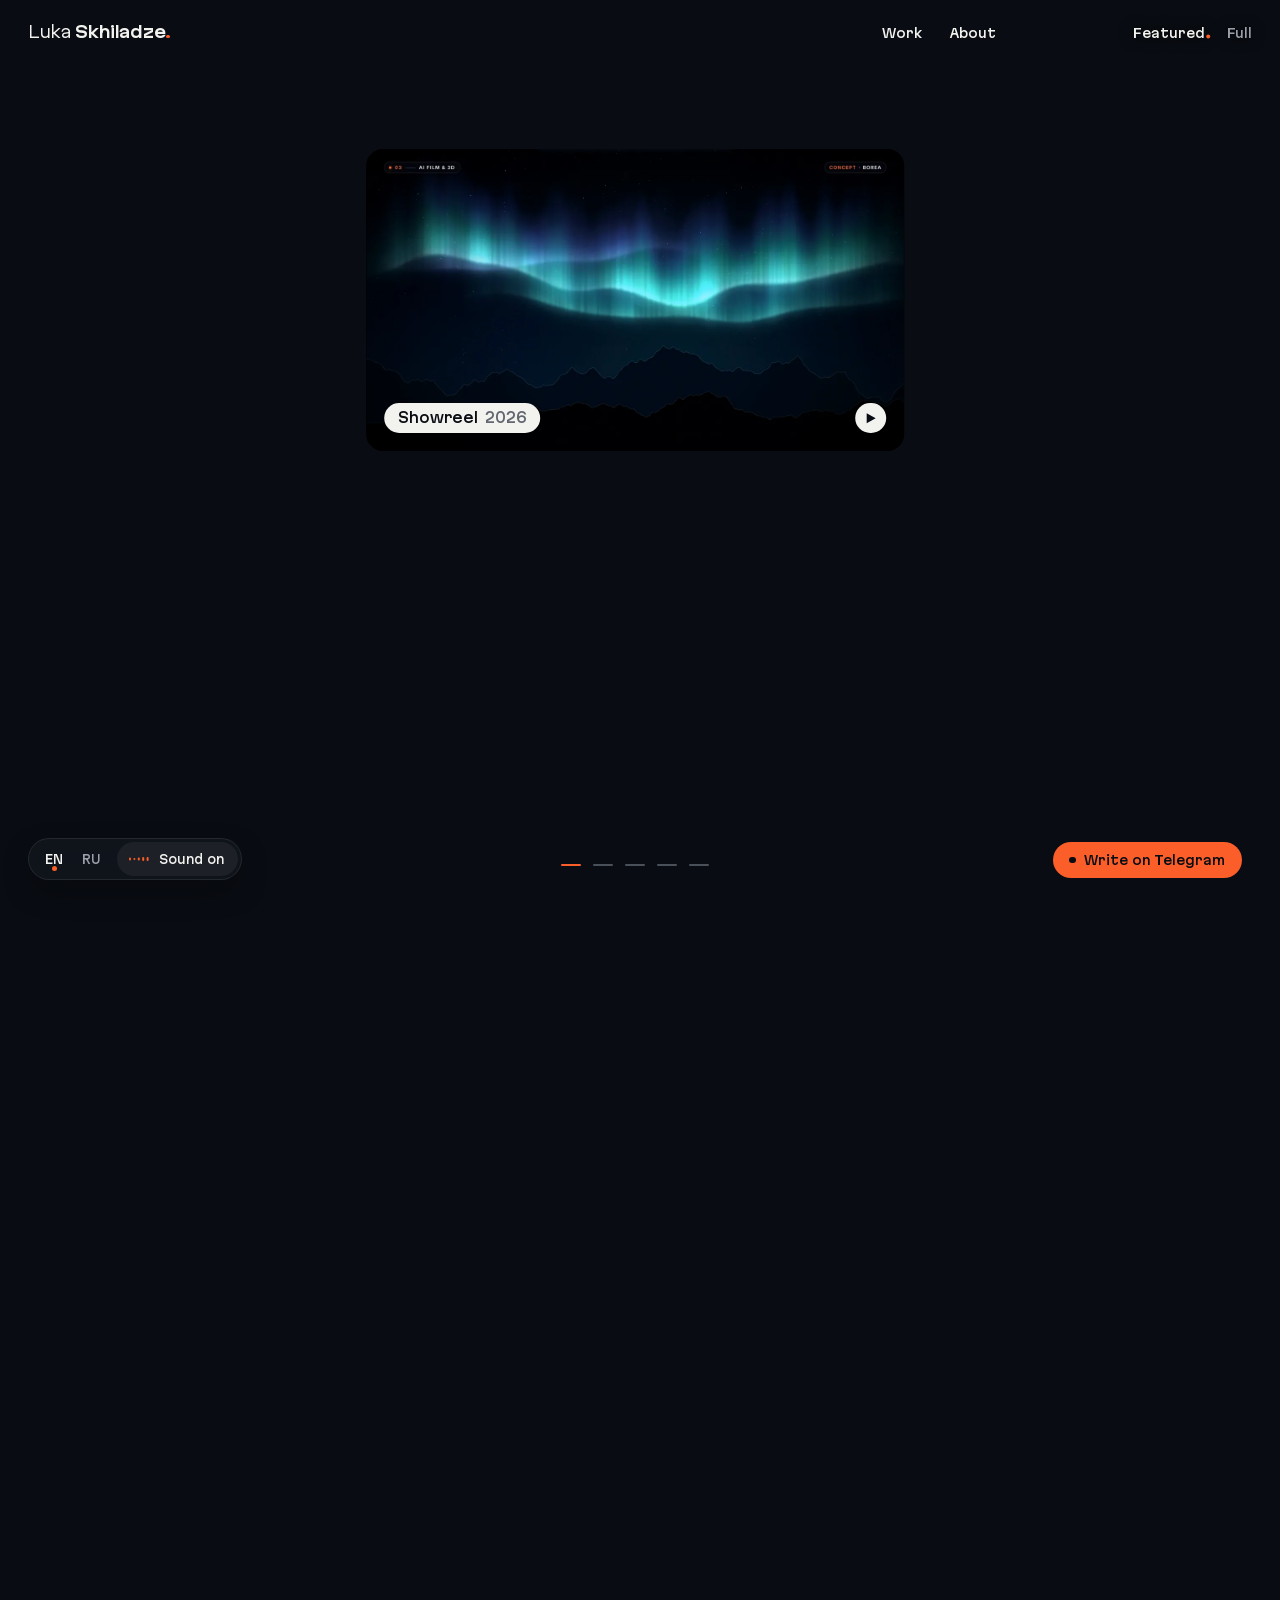
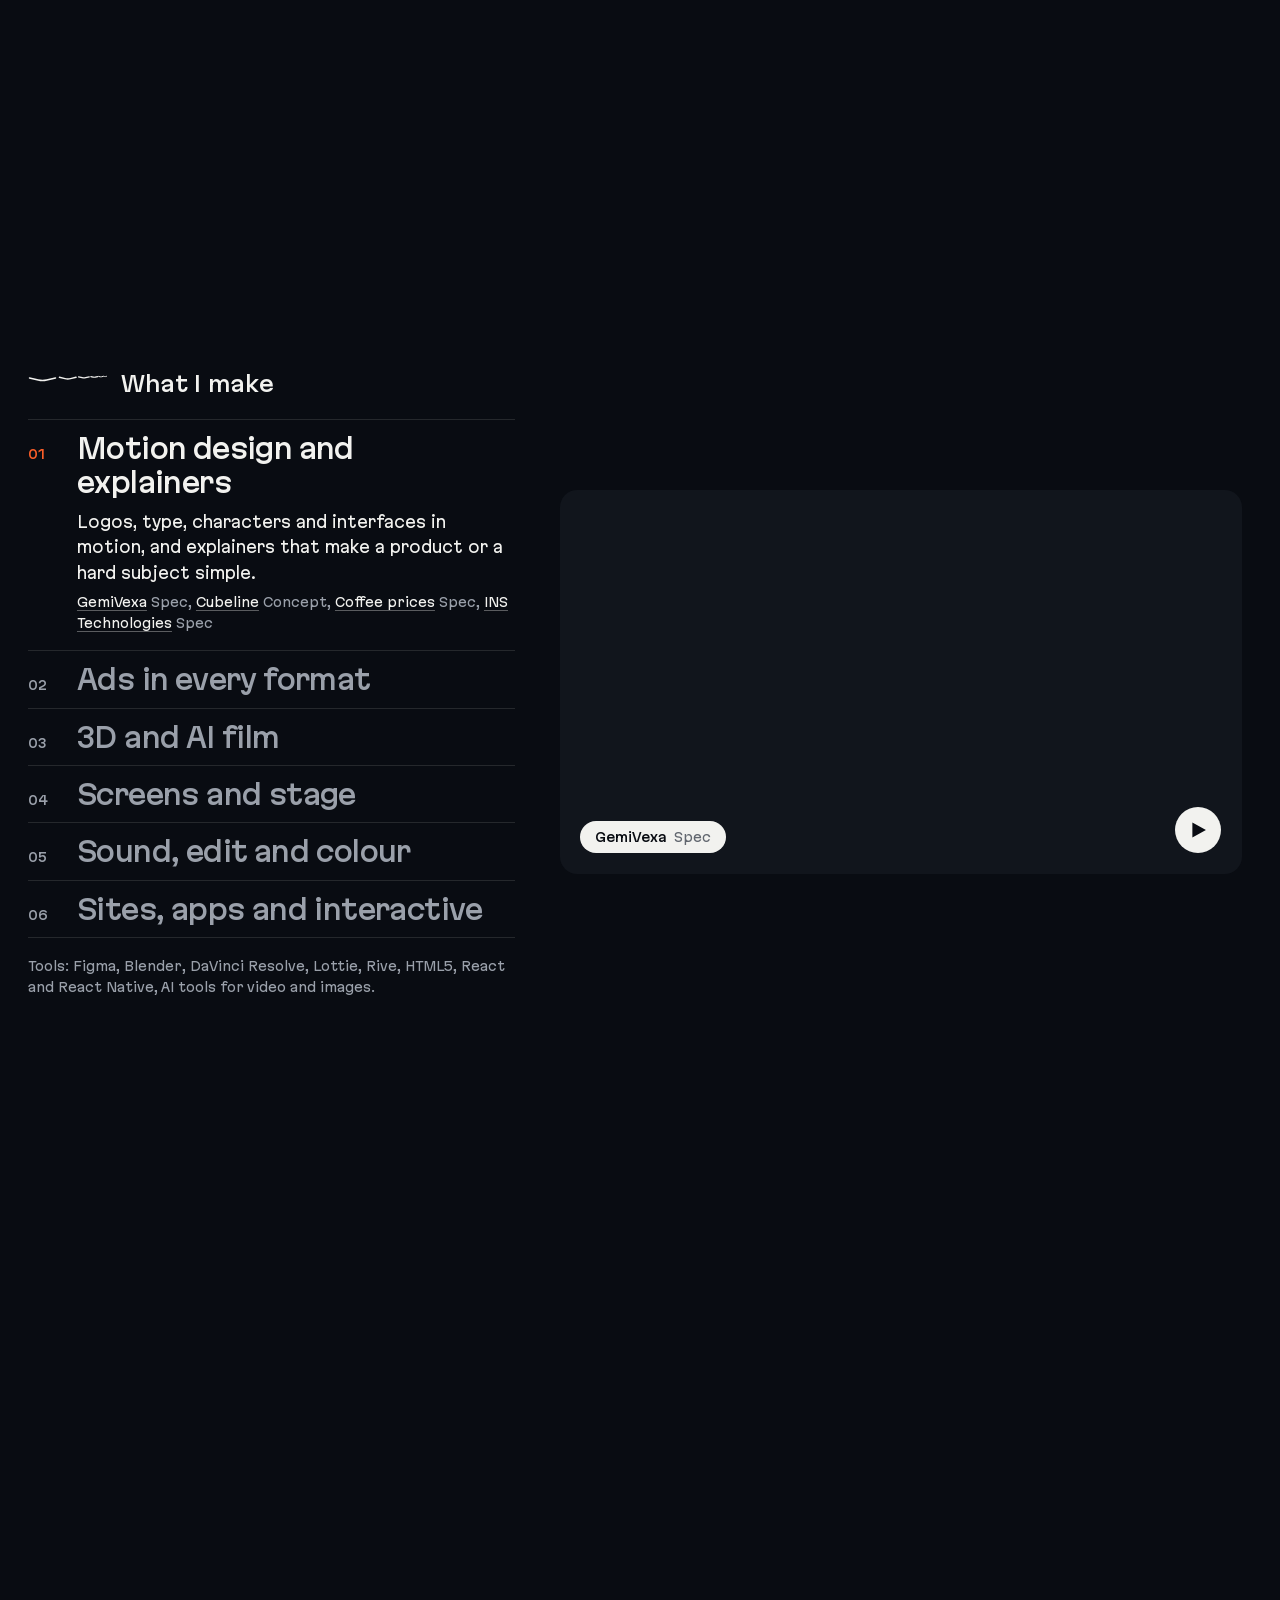
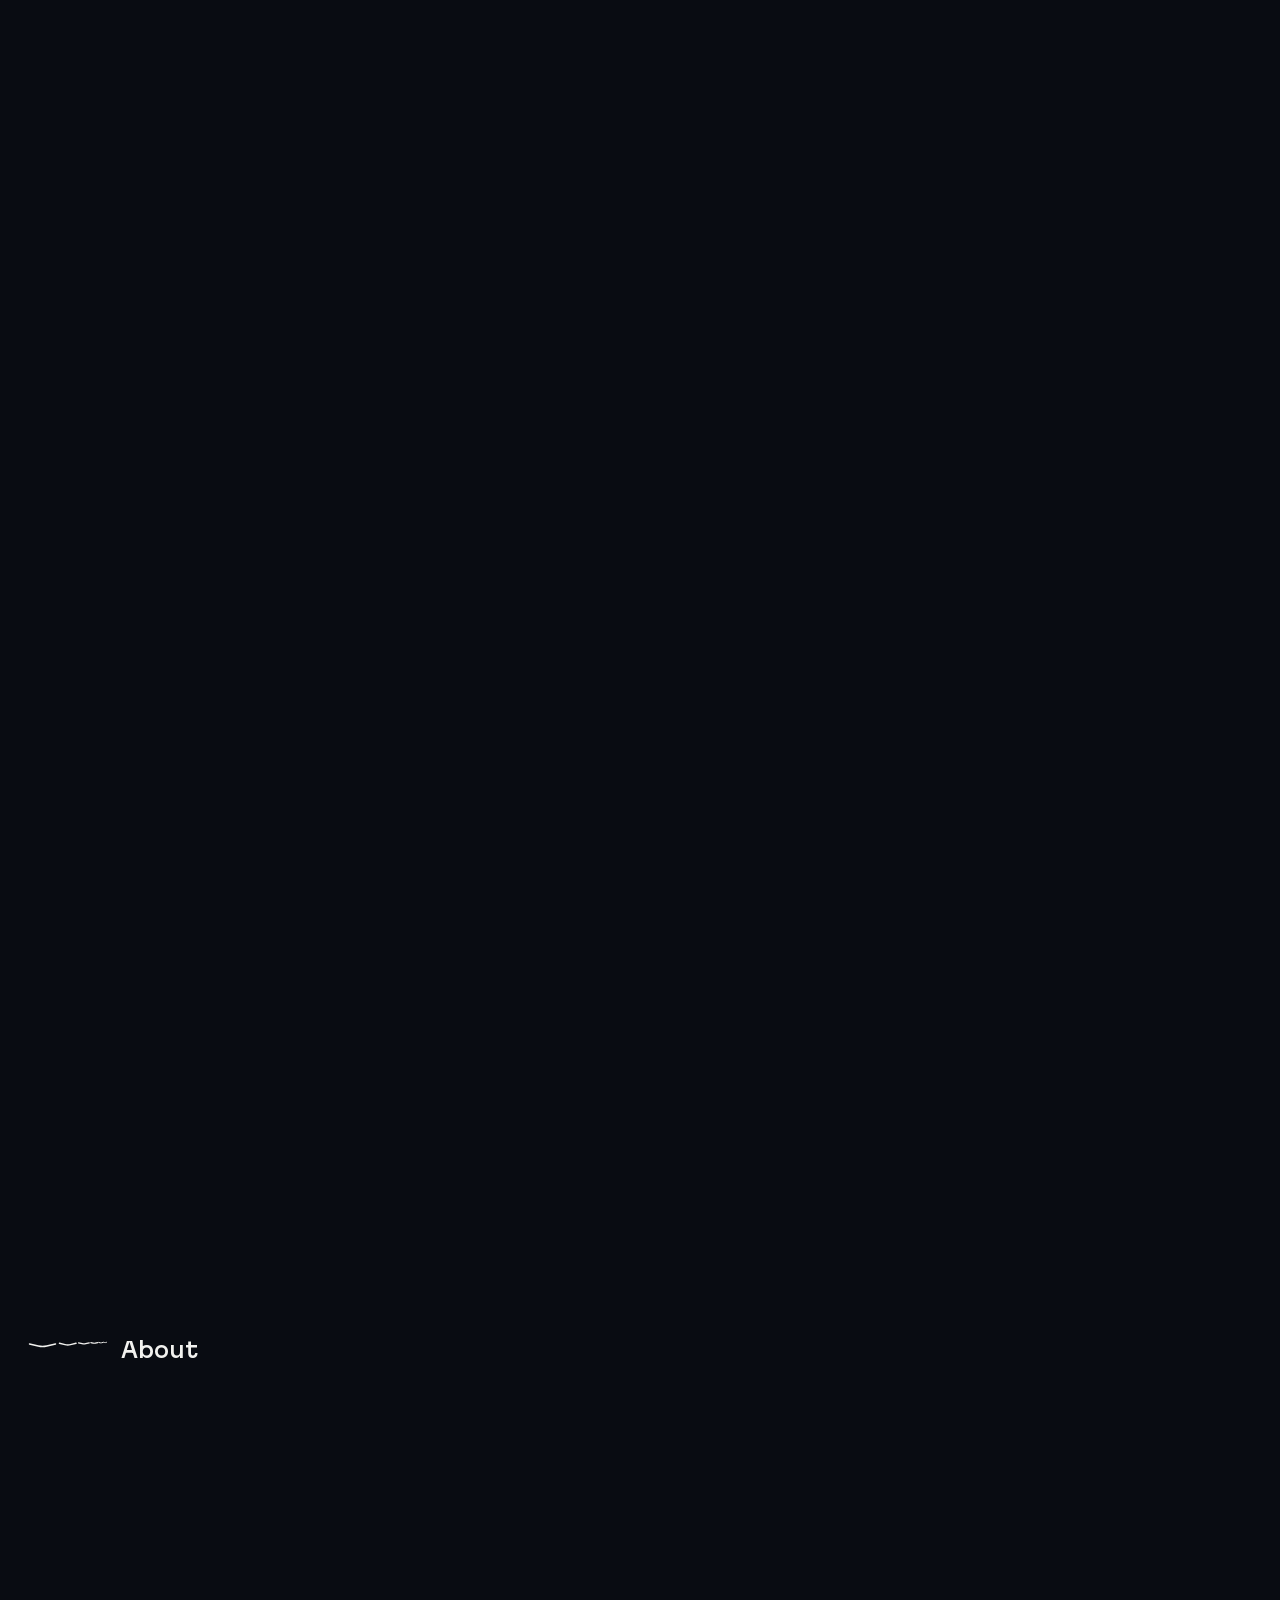
==== commit 01cb7971: "skhiladze.com: The hero panel on an iPhone always comes to rest on a film (Luka, Oct 23: after a slo" ====
--- a/index.html
+++ b/index.html
@@ -21,9 +21,9 @@
 <meta property="og:image:height" content="630">
 <meta property="og:locale" content="en_US">
 <meta name="twitter:card" content="summary_large_image">
-<link rel="icon" href="favicon.svg?v=3231918054" type="image/svg+xml">
-<link rel="icon" href="favicon-32.png?v=3231918054" sizes="32x32" type="image/png">
-<link rel="apple-touch-icon" href="apple-touch-icon.png?v=3231918054">
+<link rel="icon" href="favicon.svg?v=10347478" type="image/svg+xml">
+<link rel="icon" href="favicon-32.png?v=10347478" sizes="32x32" type="image/png">
+<link rel="apple-touch-icon" href="apple-touch-icon.png?v=10347478">
 <link rel="preload" href="fonts/martian-display-lat.woff2" as="font" type="font/woff2" crossorigin>
 <link rel="preload" href="fonts/martian-grotesk-lat.woff2" as="font" type="font/woff2" crossorigin>
 <link rel="preload" href="media/cards-en.avif?v=0c165a3c" as="image" type="image/avif" media="(min-width: 761px)" fetchpriority="high">
@@ -32,8 +32,8 @@
 <link rel="preload" href="media/dial.webp?v=605748b4" as="image" media="(min-width: 761px)">
 <link rel="preload" href="media/dial-sm.webp?v=88027cfd" as="image" media="(max-width: 760px)">
 <link rel="preload" href="media/cards-mask-en-sm.webp?v=8a00266f" as="image" media="(max-width: 760px)">
-<link rel="modulepreload" href="assets/app.js?v=3231918054">
-<link rel="stylesheet" href="assets/site.css?v=3231918054">
+<link rel="modulepreload" href="assets/app.js?v=10347478">
+<link rel="stylesheet" href="assets/site.css?v=10347478">
 <script>(function(d){d.classList.replace('no-js','js');var m=/[?&]still\b/.test(location.search);try{m=m||localStorage.getItem('skh-motion')==='0'}catch(e){}d.classList.add(m?'still':'is-intro');try{history.scrollRestoration='manual'}catch(e){}try{if(sessionStorage.getItem('skh-place'))d.classList.add('is-jump')}catch(e){}if(HTMLScriptElement.supports&&HTMLScriptElement.supports('speculationrules')){var s=d.ownerDocument.createElement('script');s.type='speculationrules';s.textContent="{\"prefetch\": [{\"where\": {\"selector_matches\": \"a[hreflang]:not([aria-current])\"}, \"eagerness\": \"moderate\"}]}";d.ownerDocument.head.appendChild(s)}})(document.documentElement)</script>
 <script type="application/ld+json">{"@context": "https://schema.org", "@type": "Person", "name": "Luka Skhiladze", "alternateName": "Лука Схиладзе", "jobTitle": "Motion designer and product engineer", "url": "https://skhiladze.com", "address": {"@type": "PostalAddress", "addressLocality": "Tbilisi", "addressCountry": "GE"}, "sameAs": ["https://vimeo.com/showcase/12429580", "https://www.linkedin.com/in/lukaskhiladze", "https://t.me/vaivuiskh", "https://github.com/akultange"]}</script>
 </head>
@@ -171,6 +171,6 @@
 <div class="cur" aria-hidden="true" data-watch="Watch" data-open="Open" data-type="Type" data-hold="Hold" data-held="Let go"><span class="cur__p"></span><span class="cur__r"></span><span class="cur__l"><svg class="cur__ic" viewBox="0 0 12 12" focusable="false"><path class="cur__i-play" d="M3.6 2.1V9.9L10 6Z"/><path class="cur__i-open" d="M3.5 8.5L8.5 3.5M4.6 3.5H8.5V7.4"/><path class="cur__i-hold" d="M4 2.6V9.4M8 2.6V9.4"/><path class="cur__i-type" d="M6 2.2V9.8"/></svg><span class="cur__t"></span></span></div>
 <aside class="fab-a" aria-label="Contact"><a class="fab" href="https://t.me/vaivuiskh" aria-label="Write on Telegram"><span class="pt" aria-hidden="true"></span><span class="roll"><span>Telegram</span><span aria-hidden="true">Telegram</span></span></a></aside>
 <script type="application/json" id="strip-data">{"cards":[{"slug":"reel","kind":"film","loop":"media/teaser-sm.mp4"},{"slug":"brerdemon","kind":"film","loop":"media/loop/brerdemon-sm.mp4","hover":"media/loop/brerdemon-h-sm.mp4"},{"slug":"logicor","kind":"film","loop":"media/loop/logicor-sm.mp4","hover":"media/loop/logicor-h-sm.mp4"},{"slug":"coffee","kind":"film","loop":"media/loop/coffee-sm.mp4","hover":"media/loop/coffee-h-sm.mp4"},{"slug":"borea","kind":"film","loop":"media/loop/borea-sm.mp4","hover":"media/loop/borea-h-sm.mp4"}],"tiles":["reel","brerdemon","logicor","coffee","borea","stage","theo","fuse2d","gemivexa","onepoint","ins","campfire","ev","bassface","cubeline","cozzi","forseo"],"cols":4,"rows":5,"atlas":"media/cards-en.webp?v=0a6d04bd","atlasSm":"media/cards-en-sm.webp?v=8427657f","mask":"media/cards-mask-en.webp?v=833fb277","maskSm":"media/cards-mask-en-sm.webp?v=8a00266f","atlasAv":"media/cards-en.avif?v=0c165a3c","atlasSmAv":"media/cards-en-sm.avif?v=31008559"}</script>
-<script type="module" src="assets/app.js?v=3231918054"></script>
+<script type="module" src="assets/app.js?v=10347478"></script>
 </body>
 </html>
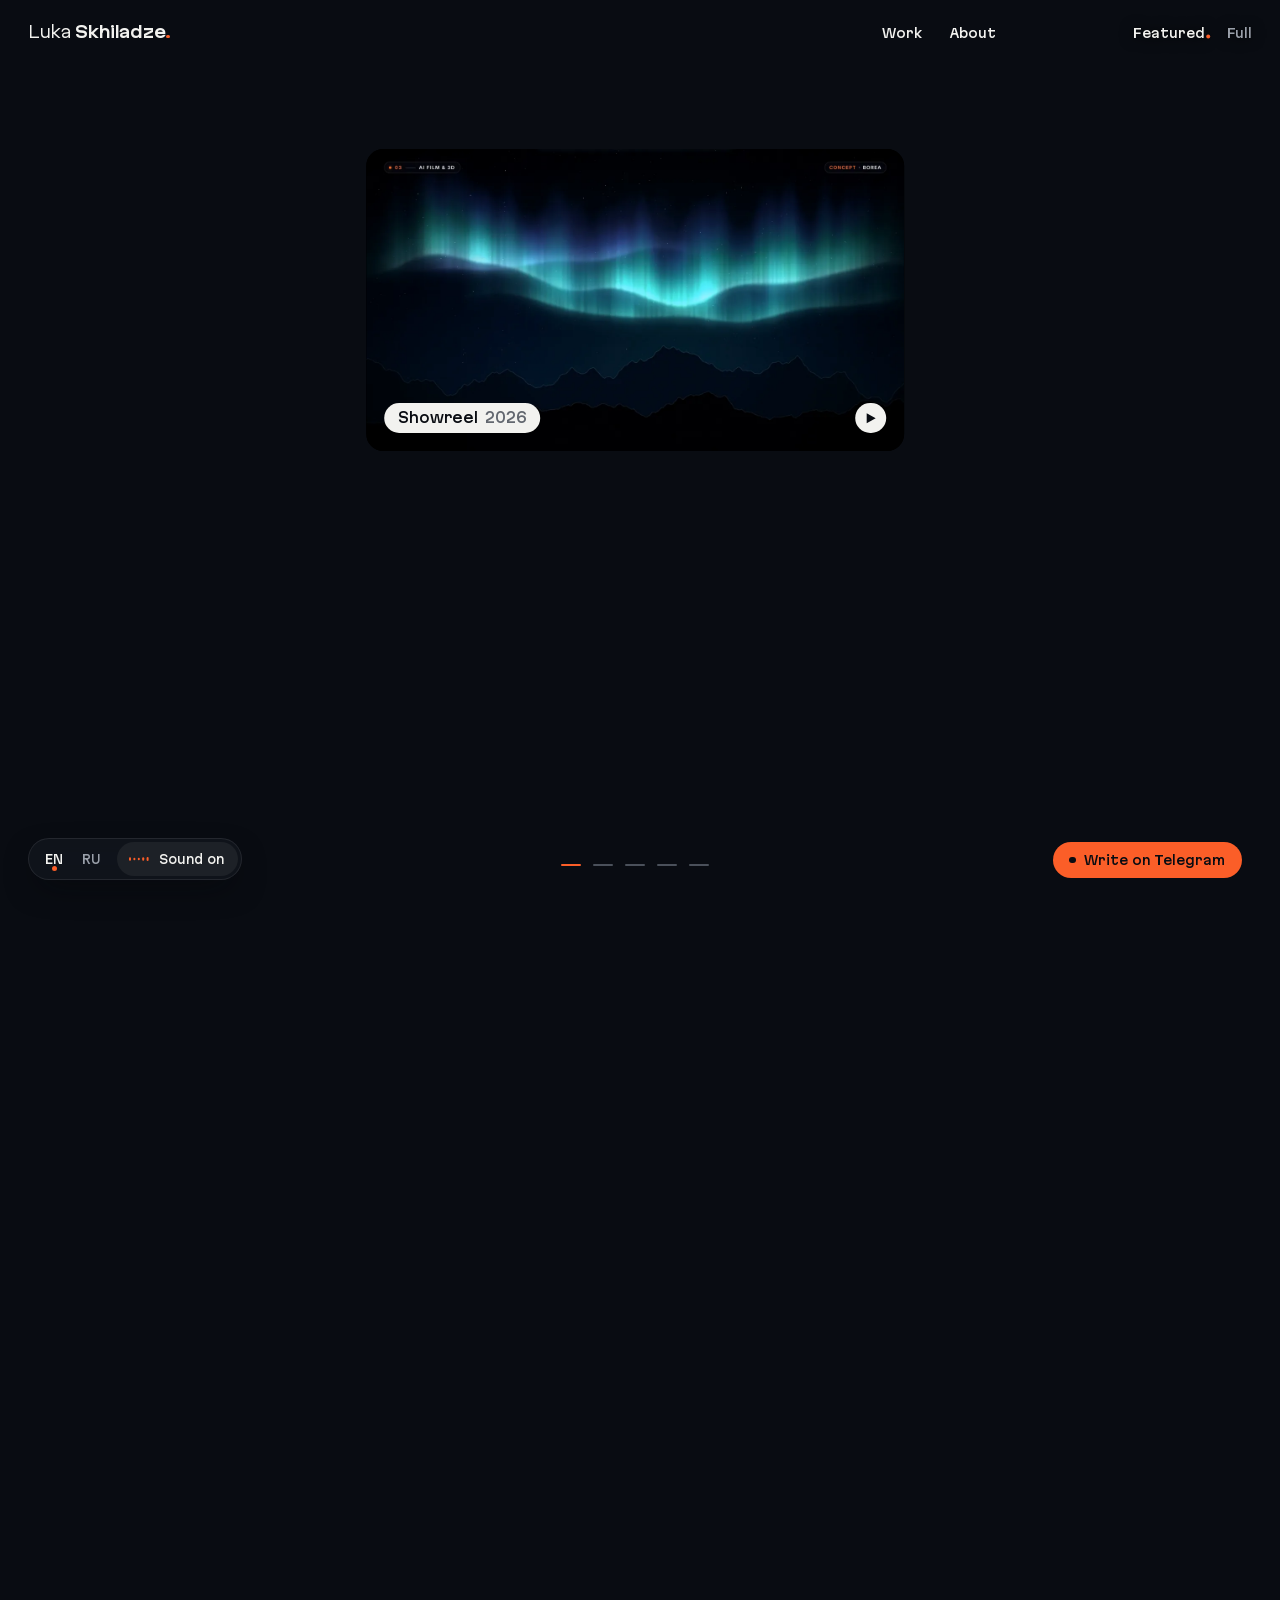
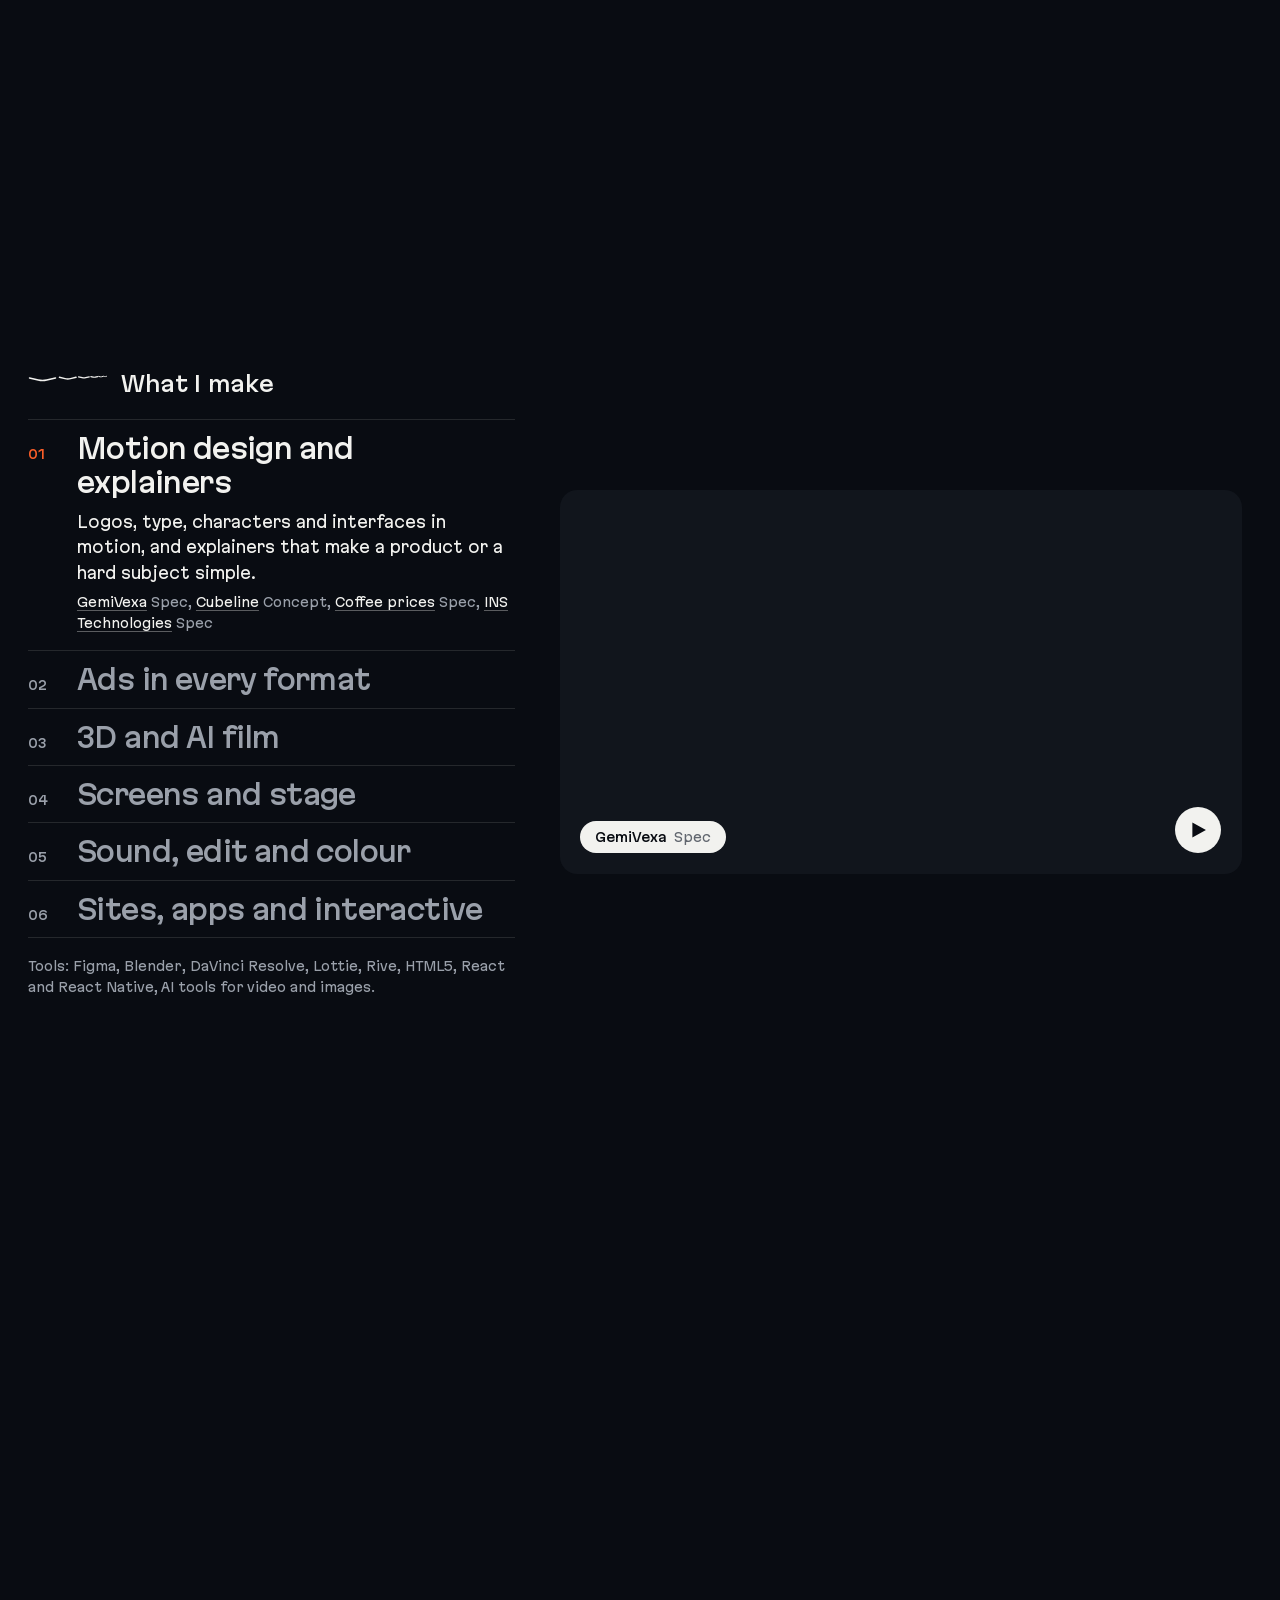
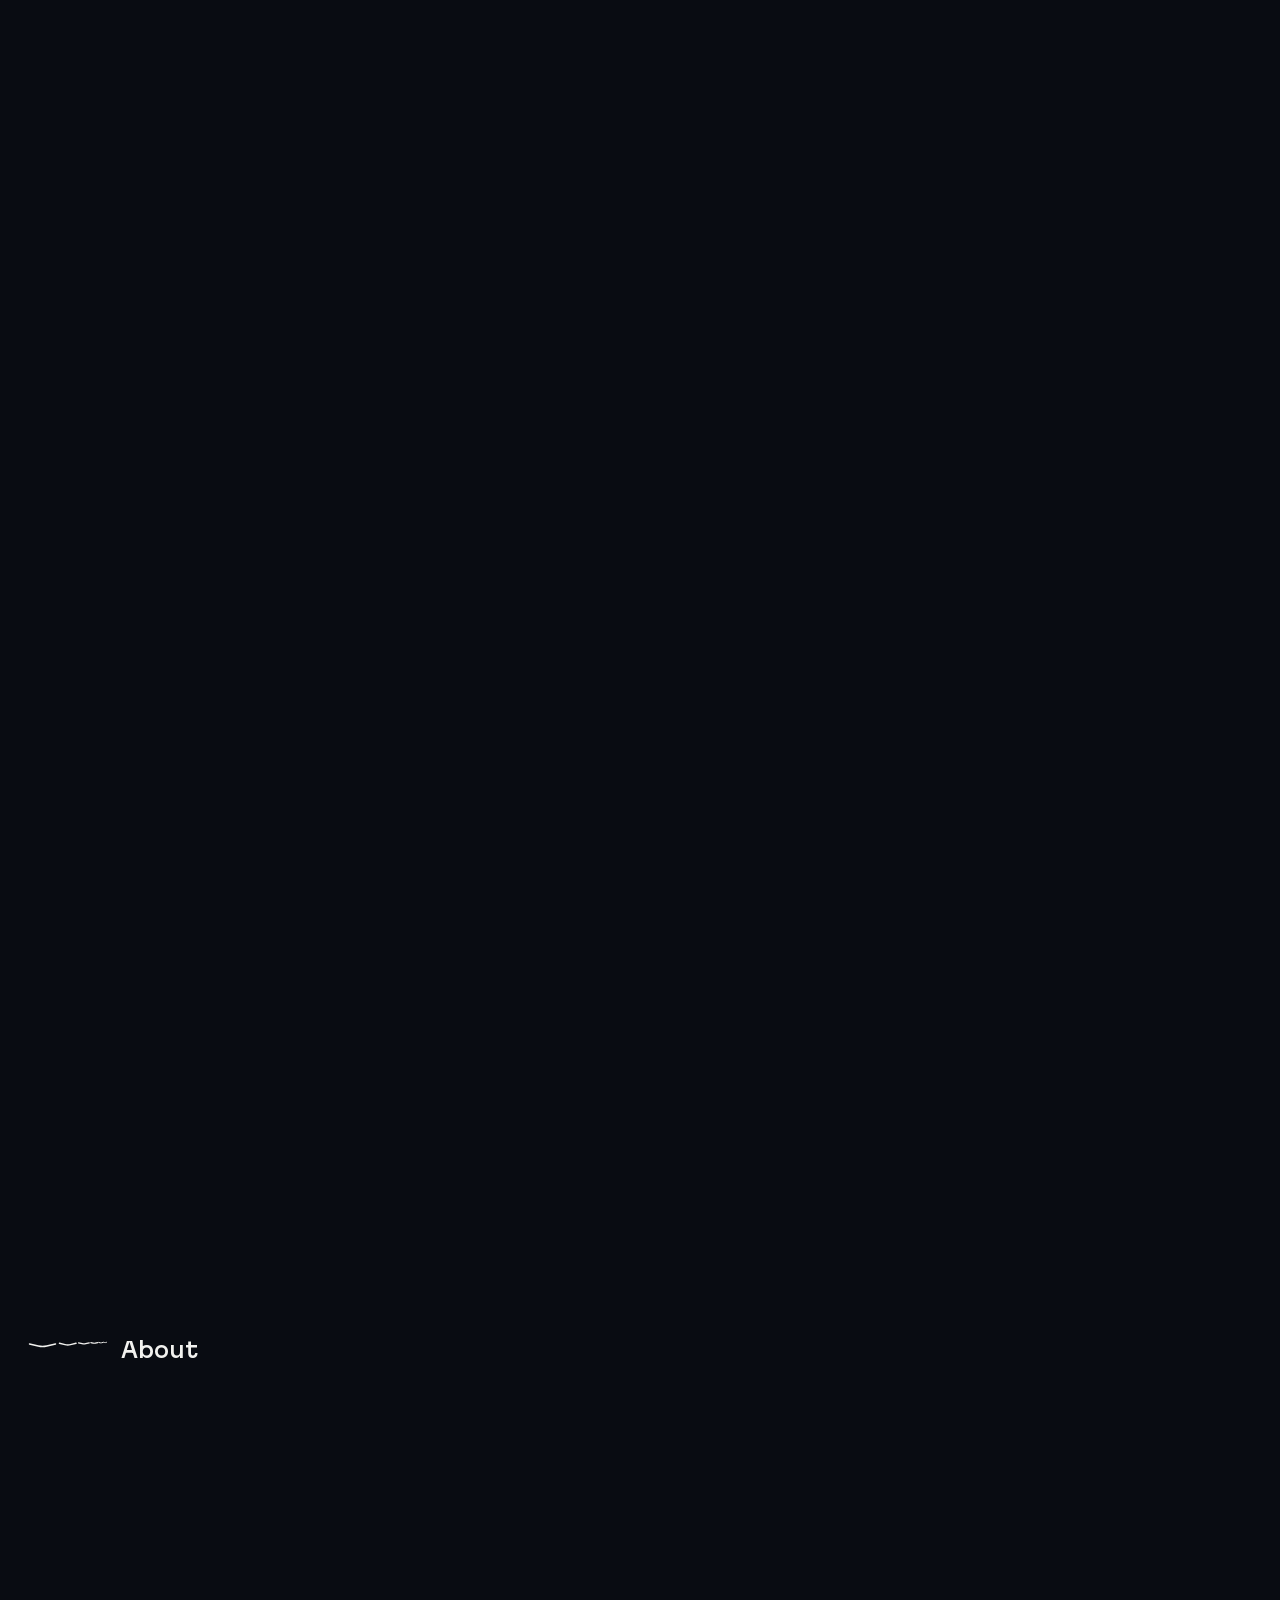
==== commit 4b4194cf: "skhiladze.com: The plain page shows its first picture with its first paint (the final audit, Oct 23:" ====
--- a/index.html
+++ b/index.html
@@ -21,20 +21,14 @@
 <meta property="og:image:height" content="630">
 <meta property="og:locale" content="en_US">
 <meta name="twitter:card" content="summary_large_image">
-<link rel="icon" href="favicon.svg?v=10347478" type="image/svg+xml">
-<link rel="icon" href="favicon-32.png?v=10347478" sizes="32x32" type="image/png">
-<link rel="apple-touch-icon" href="apple-touch-icon.png?v=10347478">
+<link rel="icon" href="favicon.svg?v=4088547551" type="image/svg+xml">
+<link rel="icon" href="favicon-32.png?v=4088547551" sizes="32x32" type="image/png">
+<link rel="apple-touch-icon" href="apple-touch-icon.png?v=4088547551">
 <link rel="preload" href="fonts/martian-display-lat.woff2" as="font" type="font/woff2" crossorigin>
 <link rel="preload" href="fonts/martian-grotesk-lat.woff2" as="font" type="font/woff2" crossorigin>
-<link rel="preload" href="media/cards-en.avif?v=0c165a3c" as="image" type="image/avif" media="(min-width: 761px)" fetchpriority="high">
-<link rel="preload" href="media/cards-en-sm.avif?v=31008559" as="image" type="image/avif" media="(max-width: 760px)" fetchpriority="high">
-<link rel="preload" href="media/cards-mask-en.webp?v=833fb277" as="image" media="(min-width: 761px)">
-<link rel="preload" href="media/dial.webp?v=605748b4" as="image" media="(min-width: 761px)">
-<link rel="preload" href="media/dial-sm.webp?v=88027cfd" as="image" media="(max-width: 760px)">
-<link rel="preload" href="media/cards-mask-en-sm.webp?v=8a00266f" as="image" media="(max-width: 760px)">
-<link rel="modulepreload" href="assets/app.js?v=10347478">
-<link rel="stylesheet" href="assets/site.css?v=10347478">
-<script>(function(d){d.classList.replace('no-js','js');var m=/[?&]still\b/.test(location.search);try{m=m||localStorage.getItem('skh-motion')==='0'}catch(e){}d.classList.add(m?'still':'is-intro');try{history.scrollRestoration='manual'}catch(e){}try{if(sessionStorage.getItem('skh-place'))d.classList.add('is-jump')}catch(e){}if(HTMLScriptElement.supports&&HTMLScriptElement.supports('speculationrules')){var s=d.ownerDocument.createElement('script');s.type='speculationrules';s.textContent="{\"prefetch\": [{\"where\": {\"selector_matches\": \"a[hreflang]:not([aria-current])\"}, \"eagerness\": \"moderate\"}]}";d.ownerDocument.head.appendChild(s)}})(document.documentElement)</script>
+<link rel="modulepreload" href="assets/app.js?v=4088547551">
+<script>(function(d){d.classList.replace('no-js','js');var m=/[?&]still\b/.test(location.search);try{m=m||localStorage.getItem('skh-motion')==='0'}catch(e){}var g='';try{if(/[?&]gl\b/.test(location.search))g='hw';else{var c=d.ownerDocument.createElement('canvas'),x=c.getContext('webgl2')||c.getContext('webgl');if(x){var r=x.getExtension('WEBGL_debug_renderer_info');g=/swiftshader|llvmpipe|softpipe|software|basic render/i.test(String(x.getParameter(r?r.UNMASKED_RENDERER_WEBGL:x.RENDERER)||''))?'soft':'hw';var l=x.getExtension('WEBGL_lose_context');if(l)l.loseContext()}else g='none'}}catch(e){g=''}d.setAttribute('data-gl',g);var p=g==='soft'||g==='none';d.classList.add(m?'still':p?'gl-plain':'is-intro');if(!p){var o=d.ownerDocument,b=d.getAttribute('data-base')||'',L=[["media/cards-en.avif?v=0c165a3c","image/avif","(min-width: 761px)",1],["media/cards-en-sm.avif?v=31008559","image/avif","(max-width: 760px)",1],["media/cards-mask-en.webp?v=833fb277","","(min-width: 761px)",0],["media/dial.webp?v=605748b4","","(min-width: 761px)",0],["media/dial-sm.webp?v=88027cfd","","(max-width: 760px)",0],["media/cards-mask-en-sm.webp?v=8a00266f","","(max-width: 760px)",0]];for(var i=0;i<L.length;i++){var k=o.createElement('link');k.rel='preload';k.as='image';if(L[i][1])k.type=L[i][1];k.media=L[i][2];if(L[i][3])k.setAttribute('fetchpriority','high');k.href=b+L[i][0];o.head.appendChild(k)}}try{history.scrollRestoration='manual'}catch(e){}try{if(sessionStorage.getItem('skh-place'))d.classList.add('is-jump')}catch(e){}if(HTMLScriptElement.supports&&HTMLScriptElement.supports('speculationrules')){var s=d.ownerDocument.createElement('script');s.type='speculationrules';s.textContent="{\"prefetch\": [{\"where\": {\"selector_matches\": \"a[hreflang]:not([aria-current])\"}, \"eagerness\": \"moderate\"}]}";d.ownerDocument.head.appendChild(s)}})(document.documentElement)</script>
+<link rel="stylesheet" href="assets/site.css?v=4088547551">
 <script type="application/ld+json">{"@context": "https://schema.org", "@type": "Person", "name": "Luka Skhiladze", "alternateName": "Лука Схиладзе", "jobTitle": "Motion designer and product engineer", "url": "https://skhiladze.com", "address": {"@type": "PostalAddress", "addressLocality": "Tbilisi", "addressCountry": "GE"}, "sameAs": ["https://vimeo.com/showcase/12429580", "https://www.linkedin.com/in/lukaskhiladze", "https://t.me/vaivuiskh", "https://github.com/akultange"]}</script>
 </head>
 <body>
@@ -60,7 +54,7 @@
       </div>
     </header>
     <div class="gate">
-      <div class="gate__frame"><video class="gate__v is-on" data-src="media/teaser.mp4" data-src-sm="media/teaser-sm.mp4" data-poster="media/reel.webp" muted loop playsinline preload="none" aria-hidden="true" tabindex="-1"></video><video class="gate__v" data-src="media/loop/brerdemon.mp4" data-src-sm="media/loop/brerdemon-sm.mp4" data-poster="media/loop/brerdemon.webp" muted loop playsinline preload="none" aria-hidden="true" tabindex="-1"></video><video class="gate__v" data-src="media/loop/logicor.mp4" data-src-sm="media/loop/logicor-sm.mp4" data-poster="media/loop/logicor.webp" muted loop playsinline preload="none" aria-hidden="true" tabindex="-1"></video><video class="gate__v" data-src="media/loop/coffee.mp4" data-src-sm="media/loop/coffee-sm.mp4" data-poster="media/loop/coffee.webp" muted loop playsinline preload="none" aria-hidden="true" tabindex="-1"></video><video class="gate__v" data-src="media/loop/borea.mp4" data-src-sm="media/loop/borea-sm.mp4" data-poster="media/loop/borea.webp" muted loop playsinline preload="none" aria-hidden="true" tabindex="-1"></video><noscript><img class="gate__still" src="media/reel.webp" width="1280" height="720" alt=""></noscript><div class="gate__rows"><div class="gate__row is-on" data-i="0" aria-current="true"><span class="gate__tab" data-gl-shield><b>Showreel</b> <span>2026</span></span><a class="gate__play" data-gl-shield href="https://vimeo.com/1236859193" data-slug="reel" data-kind="film" data-title="Showreel" data-what="One minute, cut to my own score" data-label="2026" data-vimeo="1236859193" data-file="media/film/reel.mp4" data-snd="music" aria-label="Watch with sound: Showreel"><span class="gate__pl" aria-hidden="true">Watch with sound</span><svg class="gate__ic" viewBox="0 0 58 58" aria-hidden="true"><path d="M21.9 19.5V38.5L39 29Z"/></svg></a></div><div class="gate__row" data-i="1"><span class="gate__tab" data-gl-shield><b>BrerDemon</b> <span>Concept</span></span><a class="gate__play" data-gl-shield href="media/film/brerdemon.mp4" data-slug="brerdemon" data-kind="film" data-title="BrerDemon" data-label="Concept" data-file="media/film/brerdemon.mp4" data-snd="music" aria-label="Watch: BrerDemon"><span class="gate__pl" aria-hidden="true">Watch</span><svg class="gate__ic" viewBox="0 0 58 58" aria-hidden="true"><path d="M21.9 19.5V38.5L39 29Z"/></svg></a></div><div class="gate__row" data-i="2"><span class="gate__tab" data-gl-shield><b>Logicor Park 08</b> <span>Client, AI</span></span><a class="gate__play" data-gl-shield href="media/film/logicor.mp4" data-slug="logicor" data-kind="film" data-title="Logicor Park 08" data-what="AI video banner campaign, every format" data-label="Client, AI" data-file="media/film/logicor.mp4" data-snd="none" aria-label="Watch: Logicor Park 08"><span class="gate__pl" aria-hidden="true">Watch</span><svg class="gate__ic" viewBox="0 0 58 58" aria-hidden="true"><path d="M21.9 19.5V38.5L39 29Z"/></svg></a></div><div class="gate__row" data-i="3"><span class="gate__tab" data-gl-shield><b>Coffee prices</b> <span>Spec</span></span><a class="gate__play" data-gl-shield href="https://vimeo.com/1236838621" data-slug="coffee" data-kind="film" data-title="Coffee prices" data-what="Hand-drawn explainer for YouTube" data-label="Spec" data-vimeo="1236838621" data-file="media/film/coffee.mp4" data-cc="media/film/coffee.vtt" aria-label="Watch: Coffee prices"><span class="gate__pl" aria-hidden="true">Watch</span><svg class="gate__ic" viewBox="0 0 58 58" aria-hidden="true"><path d="M21.9 19.5V38.5L39 29Z"/></svg></a></div><div class="gate__row" data-i="4"><span class="gate__tab" data-gl-shield><b>Borea</b> <span>Concept</span></span><a class="gate__play" data-gl-shield href="https://vimeo.com/1231861622" data-slug="borea" data-kind="film" data-title="Borea" data-what="Launch film for a weather app" data-label="Concept" data-vimeo="1231861622" data-file="media/film/borea.mp4" data-snd="music" aria-label="Watch: Borea"><span class="gate__pl" aria-hidden="true">Watch</span><svg class="gate__ic" viewBox="0 0 58 58" aria-hidden="true"><path d="M21.9 19.5V38.5L39 29Z"/></svg></a></div></div></div>
+      <div class="gate__frame"><video class="gate__v is-on" data-src="media/teaser.mp4" data-src-sm="media/teaser-sm.mp4" data-poster="media/reel.webp" poster="media/reel.webp" muted loop playsinline preload="none" aria-hidden="true" tabindex="-1"></video><video class="gate__v" data-src="media/loop/brerdemon.mp4" data-src-sm="media/loop/brerdemon-sm.mp4" data-poster="media/loop/brerdemon.webp" muted loop playsinline preload="none" aria-hidden="true" tabindex="-1"></video><video class="gate__v" data-src="media/loop/logicor.mp4" data-src-sm="media/loop/logicor-sm.mp4" data-poster="media/loop/logicor.webp" muted loop playsinline preload="none" aria-hidden="true" tabindex="-1"></video><video class="gate__v" data-src="media/loop/coffee.mp4" data-src-sm="media/loop/coffee-sm.mp4" data-poster="media/loop/coffee.webp" muted loop playsinline preload="none" aria-hidden="true" tabindex="-1"></video><video class="gate__v" data-src="media/loop/borea.mp4" data-src-sm="media/loop/borea-sm.mp4" data-poster="media/loop/borea.webp" muted loop playsinline preload="none" aria-hidden="true" tabindex="-1"></video><noscript><img class="gate__still" src="media/reel.webp" width="1280" height="720" alt=""></noscript><div class="gate__rows"><div class="gate__row is-on" data-i="0" aria-current="true"><span class="gate__tab" data-gl-shield><b>Showreel</b> <span>2026</span></span><a class="gate__play" data-gl-shield href="https://vimeo.com/1236859193" data-slug="reel" data-kind="film" data-title="Showreel" data-what="One minute, cut to my own score" data-label="2026" data-vimeo="1236859193" data-file="media/film/reel.mp4" data-snd="music" aria-label="Watch with sound: Showreel"><span class="gate__pl" aria-hidden="true">Watch with sound</span><svg class="gate__ic" viewBox="0 0 58 58" aria-hidden="true"><path d="M21.9 19.5V38.5L39 29Z"/></svg></a></div><div class="gate__row" data-i="1"><span class="gate__tab" data-gl-shield><b>BrerDemon</b> <span>Concept</span></span><a class="gate__play" data-gl-shield href="media/film/brerdemon.mp4" data-slug="brerdemon" data-kind="film" data-title="BrerDemon" data-label="Concept" data-file="media/film/brerdemon.mp4" data-snd="music" aria-label="Watch: BrerDemon"><span class="gate__pl" aria-hidden="true">Watch</span><svg class="gate__ic" viewBox="0 0 58 58" aria-hidden="true"><path d="M21.9 19.5V38.5L39 29Z"/></svg></a></div><div class="gate__row" data-i="2"><span class="gate__tab" data-gl-shield><b>Logicor Park 08</b> <span>Client, AI</span></span><a class="gate__play" data-gl-shield href="media/film/logicor.mp4" data-slug="logicor" data-kind="film" data-title="Logicor Park 08" data-what="AI video banner campaign, every format" data-label="Client, AI" data-file="media/film/logicor.mp4" data-snd="none" aria-label="Watch: Logicor Park 08"><span class="gate__pl" aria-hidden="true">Watch</span><svg class="gate__ic" viewBox="0 0 58 58" aria-hidden="true"><path d="M21.9 19.5V38.5L39 29Z"/></svg></a></div><div class="gate__row" data-i="3"><span class="gate__tab" data-gl-shield><b>Coffee prices</b> <span>Spec</span></span><a class="gate__play" data-gl-shield href="https://vimeo.com/1236838621" data-slug="coffee" data-kind="film" data-title="Coffee prices" data-what="Hand-drawn explainer for YouTube" data-label="Spec" data-vimeo="1236838621" data-file="media/film/coffee.mp4" data-cc="media/film/coffee.vtt" aria-label="Watch: Coffee prices"><span class="gate__pl" aria-hidden="true">Watch</span><svg class="gate__ic" viewBox="0 0 58 58" aria-hidden="true"><path d="M21.9 19.5V38.5L39 29Z"/></svg></a></div><div class="gate__row" data-i="4"><span class="gate__tab" data-gl-shield><b>Borea</b> <span>Concept</span></span><a class="gate__play" data-gl-shield href="https://vimeo.com/1231861622" data-slug="borea" data-kind="film" data-title="Borea" data-what="Launch film for a weather app" data-label="Concept" data-vimeo="1231861622" data-file="media/film/borea.mp4" data-snd="music" aria-label="Watch: Borea"><span class="gate__pl" aria-hidden="true">Watch</span><svg class="gate__ic" viewBox="0 0 58 58" aria-hidden="true"><path d="M21.9 19.5V38.5L39 29Z"/></svg></a></div></div></div>
     </div>
     <div class="dots" role="group" aria-label="Films in the middle window"><button class="dots__b" type="button" data-i="0" aria-label="Showreel" aria-current="true"></button><button class="dots__b" type="button" data-i="1" aria-label="BrerDemon"></button><button class="dots__b" type="button" data-i="2" aria-label="Logicor Park 08"></button><button class="dots__b" type="button" data-i="3" aria-label="Coffee prices"></button><button class="dots__b" type="button" data-i="4" aria-label="Borea"></button></div>
     <p class="swipe" aria-hidden="true"><svg class="swipe__ic" viewBox="0 0 16 30"><path d="M2.6 26L8 20.6 13.4 26"/><path d="M2.6 17L8 11.6 13.4 17"/><circle cx="8" cy="4.4" r="2.5"/></svg><span class="swipe__t">Swipe up</span></p>
@@ -171,6 +165,6 @@
 <div class="cur" aria-hidden="true" data-watch="Watch" data-open="Open" data-type="Type" data-hold="Hold" data-held="Let go"><span class="cur__p"></span><span class="cur__r"></span><span class="cur__l"><svg class="cur__ic" viewBox="0 0 12 12" focusable="false"><path class="cur__i-play" d="M3.6 2.1V9.9L10 6Z"/><path class="cur__i-open" d="M3.5 8.5L8.5 3.5M4.6 3.5H8.5V7.4"/><path class="cur__i-hold" d="M4 2.6V9.4M8 2.6V9.4"/><path class="cur__i-type" d="M6 2.2V9.8"/></svg><span class="cur__t"></span></span></div>
 <aside class="fab-a" aria-label="Contact"><a class="fab" href="https://t.me/vaivuiskh" aria-label="Write on Telegram"><span class="pt" aria-hidden="true"></span><span class="roll"><span>Telegram</span><span aria-hidden="true">Telegram</span></span></a></aside>
 <script type="application/json" id="strip-data">{"cards":[{"slug":"reel","kind":"film","loop":"media/teaser-sm.mp4"},{"slug":"brerdemon","kind":"film","loop":"media/loop/brerdemon-sm.mp4","hover":"media/loop/brerdemon-h-sm.mp4"},{"slug":"logicor","kind":"film","loop":"media/loop/logicor-sm.mp4","hover":"media/loop/logicor-h-sm.mp4"},{"slug":"coffee","kind":"film","loop":"media/loop/coffee-sm.mp4","hover":"media/loop/coffee-h-sm.mp4"},{"slug":"borea","kind":"film","loop":"media/loop/borea-sm.mp4","hover":"media/loop/borea-h-sm.mp4"}],"tiles":["reel","brerdemon","logicor","coffee","borea","stage","theo","fuse2d","gemivexa","onepoint","ins","campfire","ev","bassface","cubeline","cozzi","forseo"],"cols":4,"rows":5,"atlas":"media/cards-en.webp?v=0a6d04bd","atlasSm":"media/cards-en-sm.webp?v=8427657f","mask":"media/cards-mask-en.webp?v=833fb277","maskSm":"media/cards-mask-en-sm.webp?v=8a00266f","atlasAv":"media/cards-en.avif?v=0c165a3c","atlasSmAv":"media/cards-en-sm.avif?v=31008559"}</script>
-<script type="module" src="assets/app.js?v=10347478"></script>
+<script type="module" src="assets/app.js?v=4088547551"></script>
 </body>
 </html>
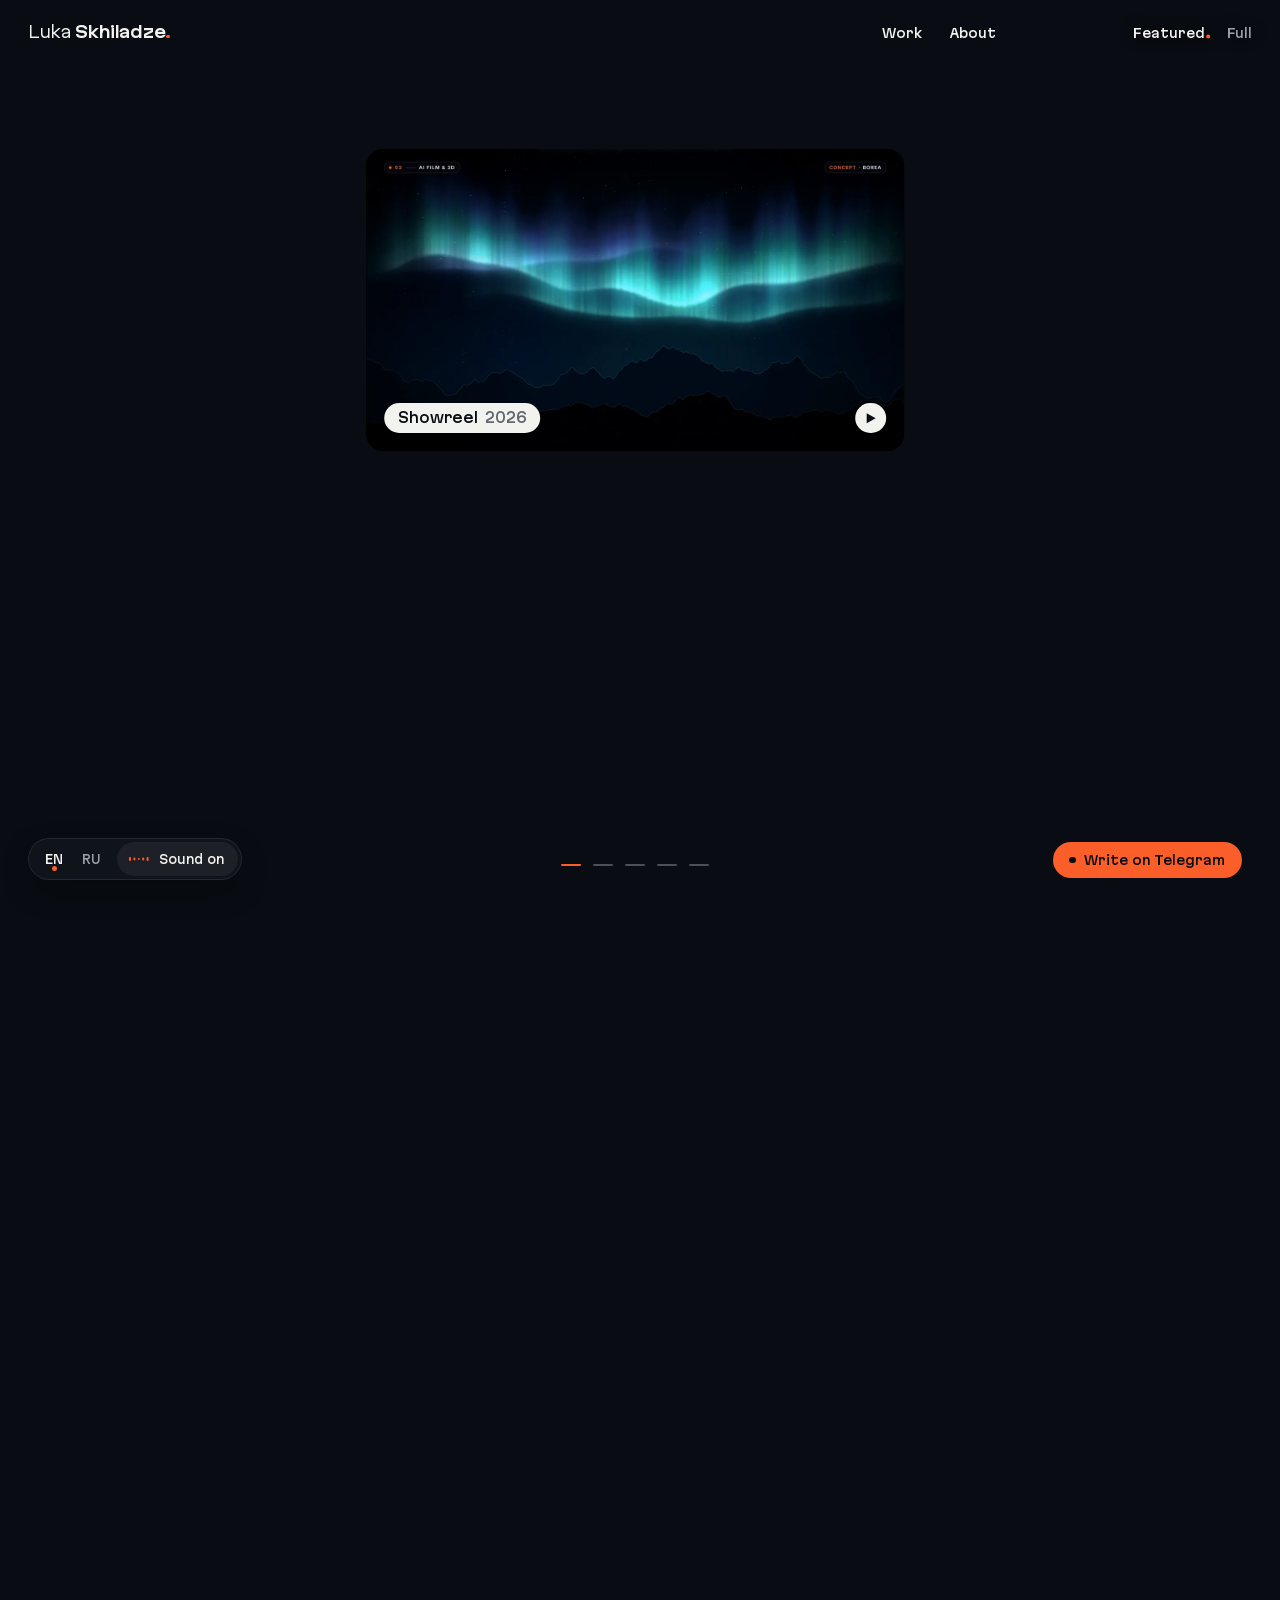
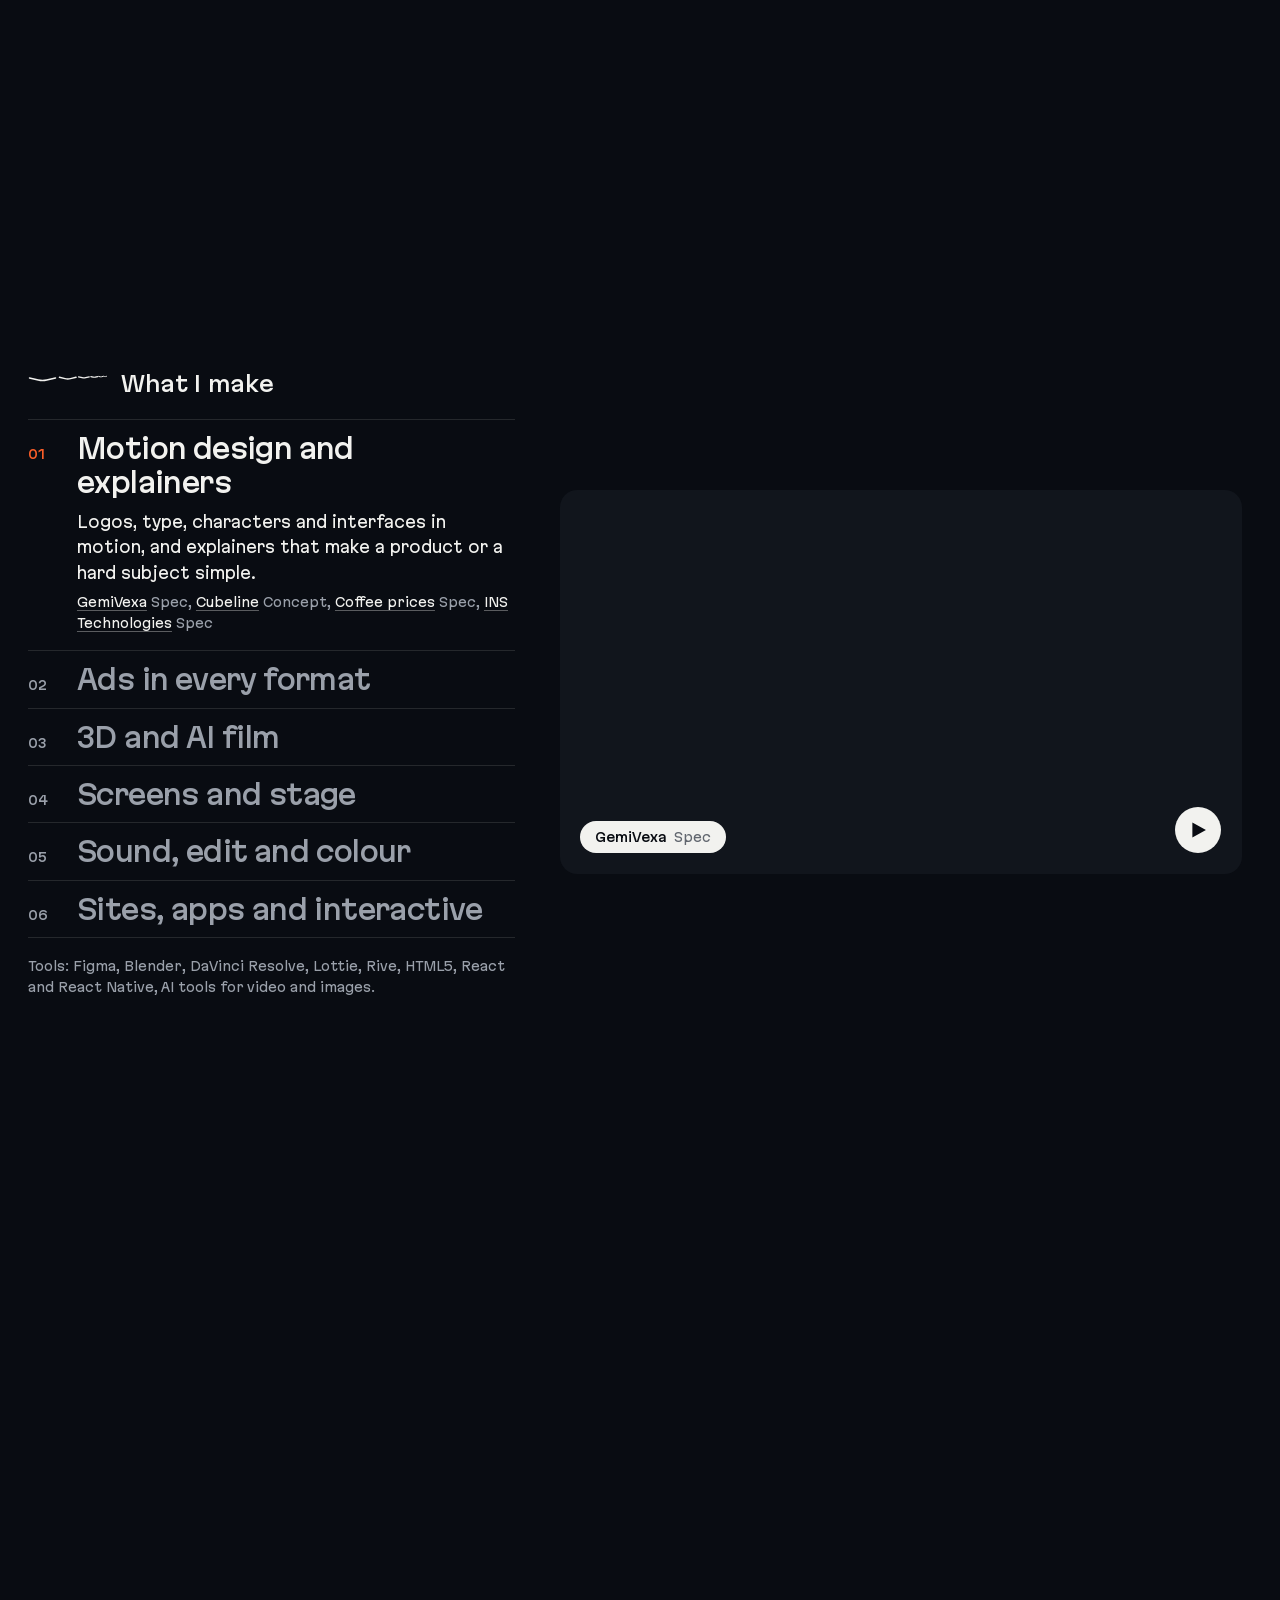
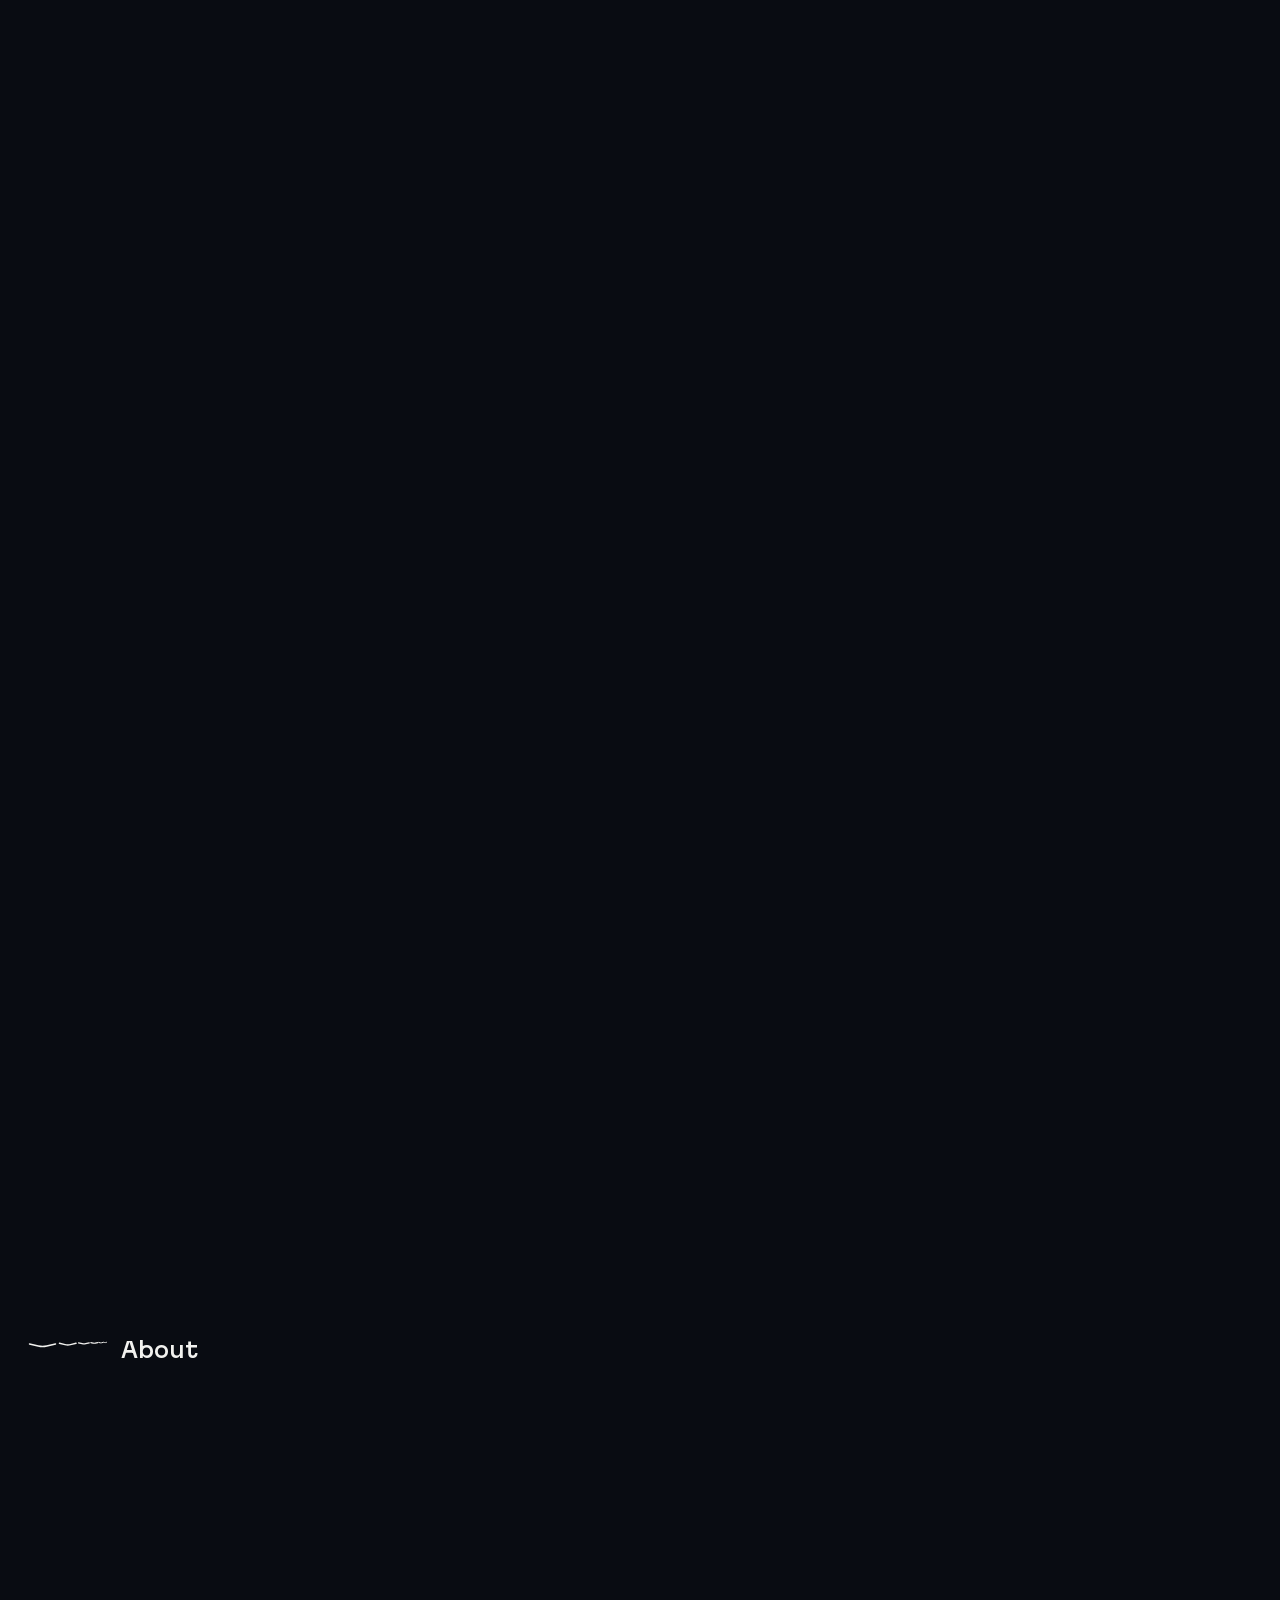
==== commit 816fb945: "skhiladze.com: The films in the panel go over the masts and the track (Luka, Oct 24, on his iPhone, " ====
--- a/index.html
+++ b/index.html
@@ -21,14 +21,14 @@
 <meta property="og:image:height" content="630">
 <meta property="og:locale" content="en_US">
 <meta name="twitter:card" content="summary_large_image">
-<link rel="icon" href="favicon.svg?v=4088547551" type="image/svg+xml">
-<link rel="icon" href="favicon-32.png?v=4088547551" sizes="32x32" type="image/png">
-<link rel="apple-touch-icon" href="apple-touch-icon.png?v=4088547551">
+<link rel="icon" href="favicon.svg?v=3105645720" type="image/svg+xml">
+<link rel="icon" href="favicon-32.png?v=3105645720" sizes="32x32" type="image/png">
+<link rel="apple-touch-icon" href="apple-touch-icon.png?v=3105645720">
 <link rel="preload" href="fonts/martian-display-lat.woff2" as="font" type="font/woff2" crossorigin>
 <link rel="preload" href="fonts/martian-grotesk-lat.woff2" as="font" type="font/woff2" crossorigin>
-<link rel="modulepreload" href="assets/app.js?v=4088547551">
+<link rel="modulepreload" href="assets/app.js?v=3105645720">
 <script>(function(d){d.classList.replace('no-js','js');var m=/[?&]still\b/.test(location.search);try{m=m||localStorage.getItem('skh-motion')==='0'}catch(e){}var g='';try{if(/[?&]gl\b/.test(location.search))g='hw';else{var c=d.ownerDocument.createElement('canvas'),x=c.getContext('webgl2')||c.getContext('webgl');if(x){var r=x.getExtension('WEBGL_debug_renderer_info');g=/swiftshader|llvmpipe|softpipe|software|basic render/i.test(String(x.getParameter(r?r.UNMASKED_RENDERER_WEBGL:x.RENDERER)||''))?'soft':'hw';var l=x.getExtension('WEBGL_lose_context');if(l)l.loseContext()}else g='none'}}catch(e){g=''}d.setAttribute('data-gl',g);var p=g==='soft'||g==='none';d.classList.add(m?'still':p?'gl-plain':'is-intro');if(!p){var o=d.ownerDocument,b=d.getAttribute('data-base')||'',L=[["media/cards-en.avif?v=0c165a3c","image/avif","(min-width: 761px)",1],["media/cards-en-sm.avif?v=31008559","image/avif","(max-width: 760px)",1],["media/cards-mask-en.webp?v=833fb277","","(min-width: 761px)",0],["media/dial.webp?v=605748b4","","(min-width: 761px)",0],["media/dial-sm.webp?v=88027cfd","","(max-width: 760px)",0],["media/cards-mask-en-sm.webp?v=8a00266f","","(max-width: 760px)",0]];for(var i=0;i<L.length;i++){var k=o.createElement('link');k.rel='preload';k.as='image';if(L[i][1])k.type=L[i][1];k.media=L[i][2];if(L[i][3])k.setAttribute('fetchpriority','high');k.href=b+L[i][0];o.head.appendChild(k)}}try{history.scrollRestoration='manual'}catch(e){}try{if(sessionStorage.getItem('skh-place'))d.classList.add('is-jump')}catch(e){}if(HTMLScriptElement.supports&&HTMLScriptElement.supports('speculationrules')){var s=d.ownerDocument.createElement('script');s.type='speculationrules';s.textContent="{\"prefetch\": [{\"where\": {\"selector_matches\": \"a[hreflang]:not([aria-current])\"}, \"eagerness\": \"moderate\"}]}";d.ownerDocument.head.appendChild(s)}})(document.documentElement)</script>
-<link rel="stylesheet" href="assets/site.css?v=4088547551">
+<link rel="stylesheet" href="assets/site.css?v=3105645720">
 <script type="application/ld+json">{"@context": "https://schema.org", "@type": "Person", "name": "Luka Skhiladze", "alternateName": "Лука Схиладзе", "jobTitle": "Motion designer and product engineer", "url": "https://skhiladze.com", "address": {"@type": "PostalAddress", "addressLocality": "Tbilisi", "addressCountry": "GE"}, "sameAs": ["https://vimeo.com/showcase/12429580", "https://www.linkedin.com/in/lukaskhiladze", "https://t.me/vaivuiskh", "https://github.com/akultange"]}</script>
 </head>
 <body>
@@ -165,6 +165,6 @@
 <div class="cur" aria-hidden="true" data-watch="Watch" data-open="Open" data-type="Type" data-hold="Hold" data-held="Let go"><span class="cur__p"></span><span class="cur__r"></span><span class="cur__l"><svg class="cur__ic" viewBox="0 0 12 12" focusable="false"><path class="cur__i-play" d="M3.6 2.1V9.9L10 6Z"/><path class="cur__i-open" d="M3.5 8.5L8.5 3.5M4.6 3.5H8.5V7.4"/><path class="cur__i-hold" d="M4 2.6V9.4M8 2.6V9.4"/><path class="cur__i-type" d="M6 2.2V9.8"/></svg><span class="cur__t"></span></span></div>
 <aside class="fab-a" aria-label="Contact"><a class="fab" href="https://t.me/vaivuiskh" aria-label="Write on Telegram"><span class="pt" aria-hidden="true"></span><span class="roll"><span>Telegram</span><span aria-hidden="true">Telegram</span></span></a></aside>
 <script type="application/json" id="strip-data">{"cards":[{"slug":"reel","kind":"film","loop":"media/teaser-sm.mp4"},{"slug":"brerdemon","kind":"film","loop":"media/loop/brerdemon-sm.mp4","hover":"media/loop/brerdemon-h-sm.mp4"},{"slug":"logicor","kind":"film","loop":"media/loop/logicor-sm.mp4","hover":"media/loop/logicor-h-sm.mp4"},{"slug":"coffee","kind":"film","loop":"media/loop/coffee-sm.mp4","hover":"media/loop/coffee-h-sm.mp4"},{"slug":"borea","kind":"film","loop":"media/loop/borea-sm.mp4","hover":"media/loop/borea-h-sm.mp4"}],"tiles":["reel","brerdemon","logicor","coffee","borea","stage","theo","fuse2d","gemivexa","onepoint","ins","campfire","ev","bassface","cubeline","cozzi","forseo"],"cols":4,"rows":5,"atlas":"media/cards-en.webp?v=0a6d04bd","atlasSm":"media/cards-en-sm.webp?v=8427657f","mask":"media/cards-mask-en.webp?v=833fb277","maskSm":"media/cards-mask-en-sm.webp?v=8a00266f","atlasAv":"media/cards-en.avif?v=0c165a3c","atlasSmAv":"media/cards-en-sm.avif?v=31008559"}</script>
-<script type="module" src="assets/app.js?v=4088547551"></script>
+<script type="module" src="assets/app.js?v=3105645720"></script>
 </body>
 </html>
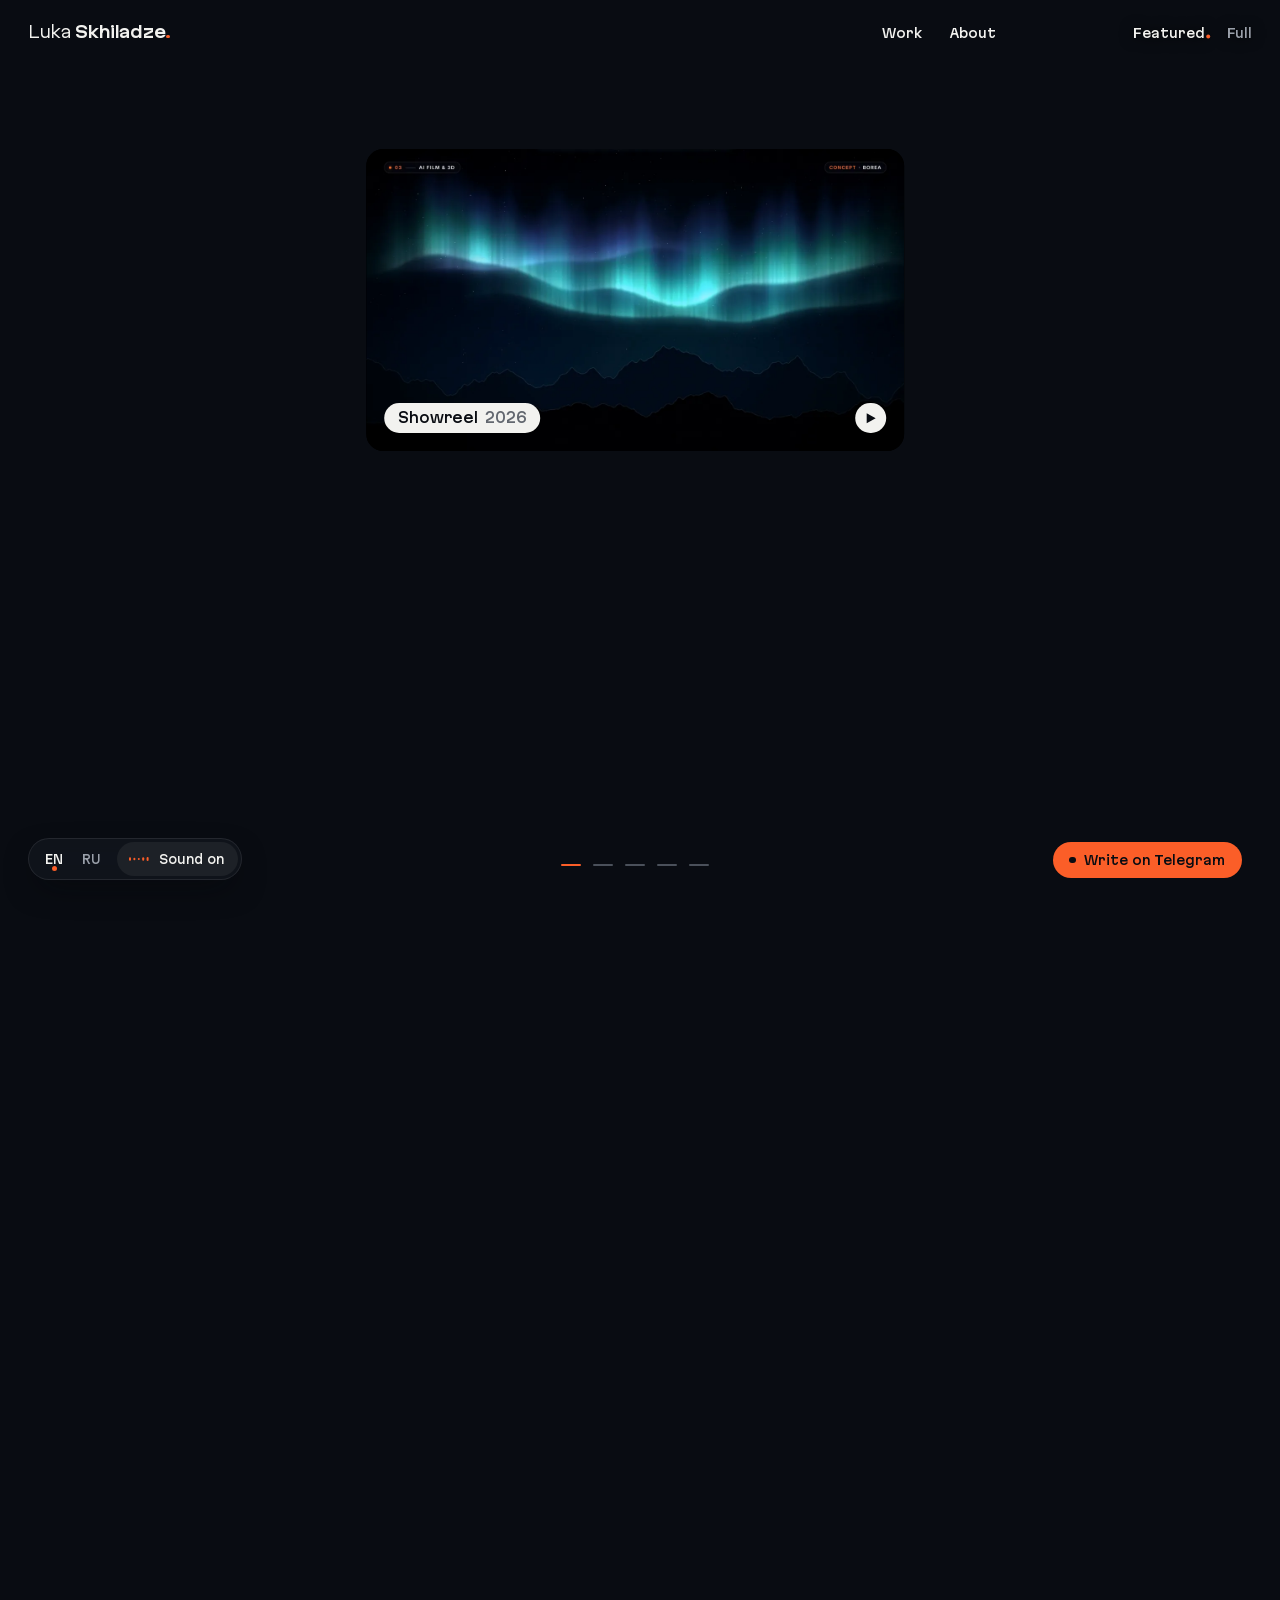
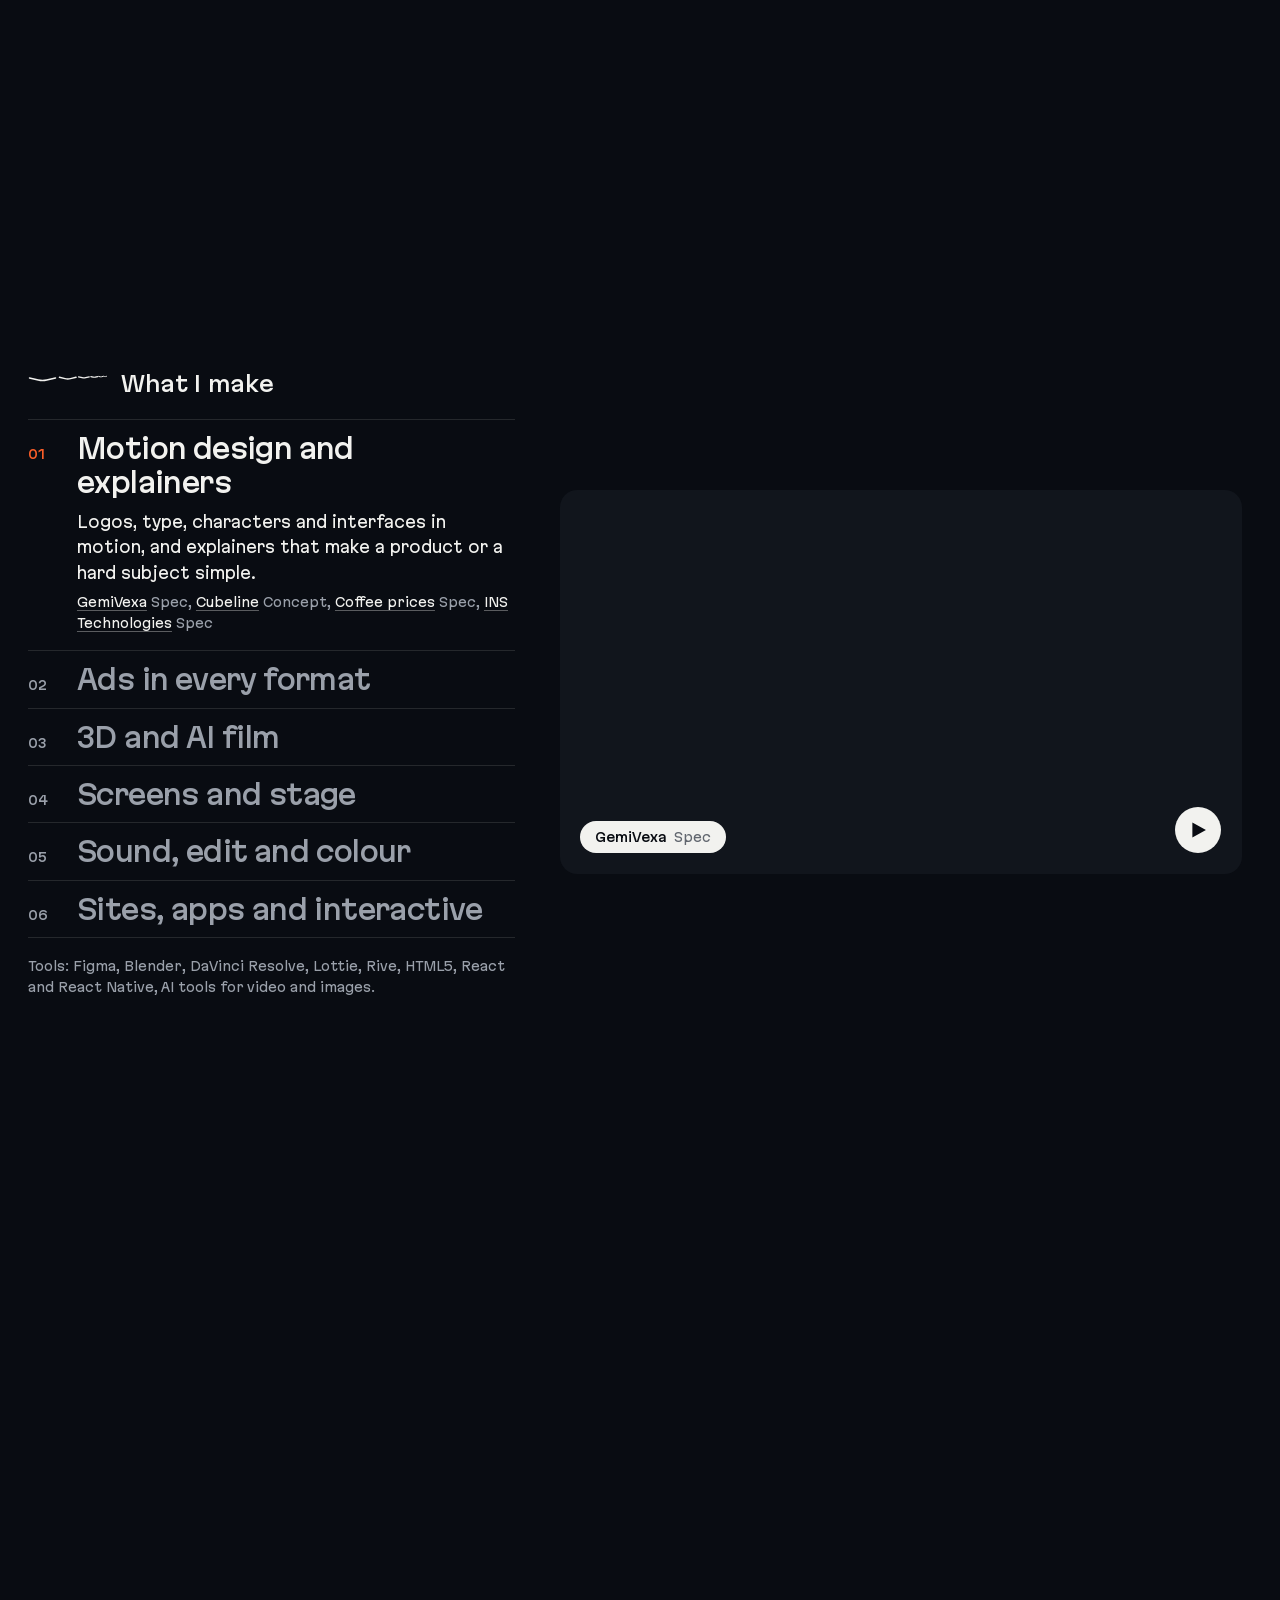
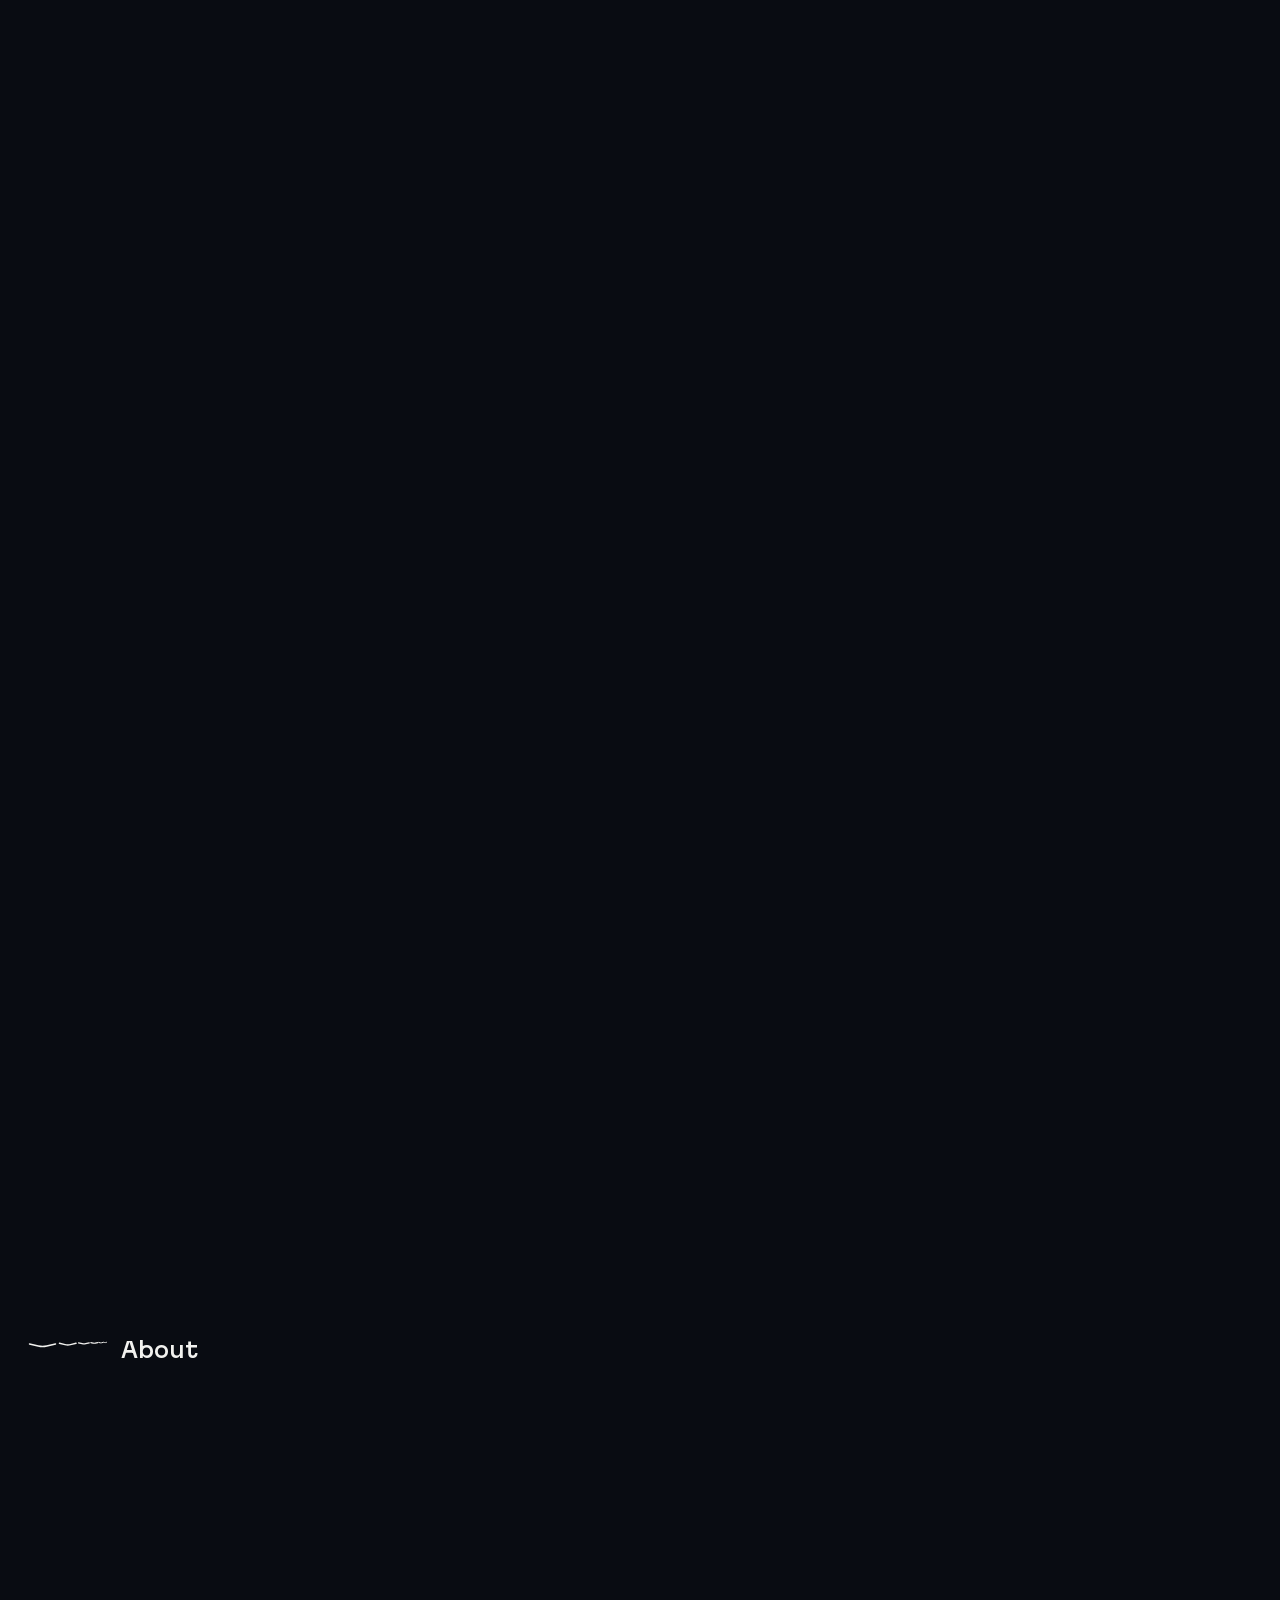
==== commit 84ace829: "skhiladze.com: A hard swipe never runs past what is in between (Luka, Oct 25: on a Mac a hard swipe " ====
--- a/index.html
+++ b/index.html
@@ -21,14 +21,14 @@
 <meta property="og:image:height" content="630">
 <meta property="og:locale" content="en_US">
 <meta name="twitter:card" content="summary_large_image">
-<link rel="icon" href="favicon.svg?v=3105645720" type="image/svg+xml">
-<link rel="icon" href="favicon-32.png?v=3105645720" sizes="32x32" type="image/png">
-<link rel="apple-touch-icon" href="apple-touch-icon.png?v=3105645720">
+<link rel="icon" href="favicon.svg?v=554011992" type="image/svg+xml">
+<link rel="icon" href="favicon-32.png?v=554011992" sizes="32x32" type="image/png">
+<link rel="apple-touch-icon" href="apple-touch-icon.png?v=554011992">
 <link rel="preload" href="fonts/martian-display-lat.woff2" as="font" type="font/woff2" crossorigin>
 <link rel="preload" href="fonts/martian-grotesk-lat.woff2" as="font" type="font/woff2" crossorigin>
-<link rel="modulepreload" href="assets/app.js?v=3105645720">
+<link rel="modulepreload" href="assets/app.js?v=554011992">
 <script>(function(d){d.classList.replace('no-js','js');var m=/[?&]still\b/.test(location.search);try{m=m||localStorage.getItem('skh-motion')==='0'}catch(e){}var g='';try{if(/[?&]gl\b/.test(location.search))g='hw';else{var c=d.ownerDocument.createElement('canvas'),x=c.getContext('webgl2')||c.getContext('webgl');if(x){var r=x.getExtension('WEBGL_debug_renderer_info');g=/swiftshader|llvmpipe|softpipe|software|basic render/i.test(String(x.getParameter(r?r.UNMASKED_RENDERER_WEBGL:x.RENDERER)||''))?'soft':'hw';var l=x.getExtension('WEBGL_lose_context');if(l)l.loseContext()}else g='none'}}catch(e){g=''}d.setAttribute('data-gl',g);var p=g==='soft'||g==='none';d.classList.add(m?'still':p?'gl-plain':'is-intro');if(!p){var o=d.ownerDocument,b=d.getAttribute('data-base')||'',L=[["media/cards-en.avif?v=0c165a3c","image/avif","(min-width: 761px)",1],["media/cards-en-sm.avif?v=31008559","image/avif","(max-width: 760px)",1],["media/cards-mask-en.webp?v=833fb277","","(min-width: 761px)",0],["media/dial.webp?v=605748b4","","(min-width: 761px)",0],["media/dial-sm.webp?v=88027cfd","","(max-width: 760px)",0],["media/cards-mask-en-sm.webp?v=8a00266f","","(max-width: 760px)",0]];for(var i=0;i<L.length;i++){var k=o.createElement('link');k.rel='preload';k.as='image';if(L[i][1])k.type=L[i][1];k.media=L[i][2];if(L[i][3])k.setAttribute('fetchpriority','high');k.href=b+L[i][0];o.head.appendChild(k)}}try{history.scrollRestoration='manual'}catch(e){}try{if(sessionStorage.getItem('skh-place'))d.classList.add('is-jump')}catch(e){}if(HTMLScriptElement.supports&&HTMLScriptElement.supports('speculationrules')){var s=d.ownerDocument.createElement('script');s.type='speculationrules';s.textContent="{\"prefetch\": [{\"where\": {\"selector_matches\": \"a[hreflang]:not([aria-current])\"}, \"eagerness\": \"moderate\"}]}";d.ownerDocument.head.appendChild(s)}})(document.documentElement)</script>
-<link rel="stylesheet" href="assets/site.css?v=3105645720">
+<link rel="stylesheet" href="assets/site.css?v=554011992">
 <script type="application/ld+json">{"@context": "https://schema.org", "@type": "Person", "name": "Luka Skhiladze", "alternateName": "Лука Схиладзе", "jobTitle": "Motion designer and product engineer", "url": "https://skhiladze.com", "address": {"@type": "PostalAddress", "addressLocality": "Tbilisi", "addressCountry": "GE"}, "sameAs": ["https://vimeo.com/showcase/12429580", "https://www.linkedin.com/in/lukaskhiladze", "https://t.me/vaivuiskh", "https://github.com/akultange"]}</script>
 </head>
 <body>
@@ -165,6 +165,6 @@
 <div class="cur" aria-hidden="true" data-watch="Watch" data-open="Open" data-type="Type" data-hold="Hold" data-held="Let go"><span class="cur__p"></span><span class="cur__r"></span><span class="cur__l"><svg class="cur__ic" viewBox="0 0 12 12" focusable="false"><path class="cur__i-play" d="M3.6 2.1V9.9L10 6Z"/><path class="cur__i-open" d="M3.5 8.5L8.5 3.5M4.6 3.5H8.5V7.4"/><path class="cur__i-hold" d="M4 2.6V9.4M8 2.6V9.4"/><path class="cur__i-type" d="M6 2.2V9.8"/></svg><span class="cur__t"></span></span></div>
 <aside class="fab-a" aria-label="Contact"><a class="fab" href="https://t.me/vaivuiskh" aria-label="Write on Telegram"><span class="pt" aria-hidden="true"></span><span class="roll"><span>Telegram</span><span aria-hidden="true">Telegram</span></span></a></aside>
 <script type="application/json" id="strip-data">{"cards":[{"slug":"reel","kind":"film","loop":"media/teaser-sm.mp4"},{"slug":"brerdemon","kind":"film","loop":"media/loop/brerdemon-sm.mp4","hover":"media/loop/brerdemon-h-sm.mp4"},{"slug":"logicor","kind":"film","loop":"media/loop/logicor-sm.mp4","hover":"media/loop/logicor-h-sm.mp4"},{"slug":"coffee","kind":"film","loop":"media/loop/coffee-sm.mp4","hover":"media/loop/coffee-h-sm.mp4"},{"slug":"borea","kind":"film","loop":"media/loop/borea-sm.mp4","hover":"media/loop/borea-h-sm.mp4"}],"tiles":["reel","brerdemon","logicor","coffee","borea","stage","theo","fuse2d","gemivexa","onepoint","ins","campfire","ev","bassface","cubeline","cozzi","forseo"],"cols":4,"rows":5,"atlas":"media/cards-en.webp?v=0a6d04bd","atlasSm":"media/cards-en-sm.webp?v=8427657f","mask":"media/cards-mask-en.webp?v=833fb277","maskSm":"media/cards-mask-en-sm.webp?v=8a00266f","atlasAv":"media/cards-en.avif?v=0c165a3c","atlasSmAv":"media/cards-en-sm.avif?v=31008559"}</script>
-<script type="module" src="assets/app.js?v=3105645720"></script>
+<script type="module" src="assets/app.js?v=554011992"></script>
 </body>
 </html>
--- a/assets/site.css
+++ b/assets/site.css
@@ -1 +1 @@
-@font-face{font-family:Martian Display;font-style:normal;font-weight:300 700;font-display:swap;size-adjust:91%;src:url(../fonts/martian-display-lat.woff2) format("woff2");unicode-range:U+0020-007E,U+00A0-00FF,U+0131,U+0152-0153,U+02C6,U+02DA,U+02DC,U+2000-206F,U+20AC,U+2122,U+2190-2193,U+2212}@font-face{font-family:Martian Display;font-style:normal;font-weight:300 700;font-display:swap;size-adjust:91%;src:url(../fonts/martian-display-cyr.woff2) format("woff2");unicode-range:U+0400-045F,U+0490-0491,U+2116}@font-face{font-family:Martian Grotesk;font-style:normal;font-weight:300 700;font-display:swap;size-adjust:91%;src:url(../fonts/martian-grotesk-lat.woff2) format("woff2");unicode-range:U+0020-007E,U+00A0-00FF,U+0131,U+0152-0153,U+02C6,U+02DA,U+02DC,U+2000-206F,U+20AC,U+2122,U+2190-2193,U+2212}@font-face{font-family:Martian Grotesk;font-style:normal;font-weight:300 700;font-display:swap;size-adjust:91%;src:url(../fonts/martian-grotesk-cyr.woff2) format("woff2");unicode-range:U+0400-045F,U+0490-0491,U+2116}:root{--bg: #090c12;--bg-2: #11151c;--ink: #f2f2ef;--muted: #9aa0aa;--accent: #fb5e28;--accent-hi: #ff7a4d;--accent-ink: #090c12;--inv-bg: #f2f2ef;--inv-ink: #090c12;--inv-muted: #4d525b;--scrim: rgba(9, 12, 18, .64);--m: clamp(16px, 2.2vw, 32px);--g: clamp(12px, 1.4vw, 24px);--r: clamp(12px, 1.35vw, 22px);--clear: calc(80px + env(safe-area-inset-bottom, 0px)) ;--s-small: 14px;--s-body: clamp(16px, .15vw + 15.4px, 17px);--s-lead: clamp(20px, .9vw + 12px, 26px);--s-head: clamp(30px, 2.2vw + 14px, 46px);--s-display: clamp(58px, 9.4vw, 180px);--ease-out: cubic-bezier(.23, 1, .32, 1);--ease-io: cubic-bezier(.77, 0, .175, 1);--ease-soft: cubic-bezier(.33, 1, .68, 1);--t-press: .14s;--t-hover: .18s;--t-ui: .24s;--t-reveal: .8s;color-scheme:dark}*,*:before,*:after{box-sizing:border-box}html{background:var(--bg);color:var(--ink);-webkit-text-size-adjust:100%;text-size-adjust:100%;scrollbar-color:#3a3f48 var(--bg);scrollbar-width:thin;-webkit-tap-highlight-color:transparent}html.lenis,html.lenis body{height:auto}.lenis.lenis-smooth{scroll-behavior:auto!important}body{margin:0;background:var(--bg);color:var(--ink);font-family:Martian Grotesk,system-ui,-apple-system,Segoe UI,Roboto,sans-serif;font-size:var(--s-body);line-height:1.5;font-kerning:normal;text-rendering:optimizeLegibility;-webkit-font-smoothing:antialiased;-moz-osx-font-smoothing:grayscale}img,video,canvas,svg{display:block;max-width:100%}button,input{font:inherit;color:inherit}a{color:inherit;text-decoration:underline;text-decoration-thickness:.07em;text-underline-offset:.2em;text-decoration-color:#f2f2ef59;transition:text-decoration-color var(--t-hover) ease,color var(--t-hover) ease}p{margin:0;text-wrap:pretty}h1,h2,h3{margin:0;font-weight:inherit;text-wrap:balance}ul,ol{margin:0;padding:0}::selection{background:var(--accent);color:var(--accent-ink)}:focus-visible{outline:2px solid var(--accent);outline-offset:3px;border-radius:2px}html:not(.kb) :focus-visible:not(input,textarea,select){outline:none}html:not(.kb) .enter__go:focus-visible{box-shadow:none}.sr{position:absolute!important;width:1px;height:1px;overflow:hidden;clip:rect(0 0 0 0);clip-path:inset(50%);white-space:nowrap}.skip{position:fixed;z-index:100;left:var(--m);top:-80px;background:var(--ink);color:var(--bg);padding:10px 16px;border-radius:999px;text-decoration:none}.skip:focus{top:12px}@media(hover:hover)and (pointer:fine){a:hover{text-decoration-color:currentColor}}.pt{display:inline-block;width:.5em;height:.5em;border-radius:50%;background:var(--accent);flex:none}.pt--stop{width:.165em;height:.165em;margin-left:.035em;vertical-align:baseline}.name{font-family:Martian Display,Martian Grotesk,sans-serif;white-space:nowrap}.name__a{font-weight:300}.name__b{font-weight:700}.btn{display:inline-flex;align-items:center;gap:.6em;border:0;border-radius:999px;cursor:pointer;padding:.78em 1.2em;font:500 var(--s-small)/1 "Martian Grotesk",sans-serif;text-decoration:none;white-space:nowrap;transition:transform var(--t-press) var(--ease-out),background-color var(--t-hover) ease,color var(--t-hover) ease}.btn:active{transform:scale(.97)}.btn--tg{background:var(--accent);color:var(--accent-ink)}.roll{display:inline-grid;overflow:hidden;line-height:1.15;margin:-.08em 0}.roll>span{grid-area:1 / 1;transition:transform .38s var(--ease-io),opacity .22s ease}.roll>span+span{transform:translateY(105%);opacity:0}@media(hover:hover)and (pointer:fine){a:hover>.roll>span:first-child,a:focus-visible>.roll>span:first-child{transform:translateY(-105%);opacity:0}a:hover>.roll>span+span,a:focus-visible>.roll>span+span{transform:none;opacity:1}}.btn--tg .pt{background:var(--accent-ink);width:.45em;height:.45em}.btn--ink{background:var(--ink);color:var(--bg)}@media(hover:hover)and (pointer:fine){.btn--tg:hover{background:var(--accent-hi)}.btn--ink:hover{background:#fff}}.hero{position:relative;height:calc(var(--n, 10) * 56svh + 100svh);--gw: min(42vw, (100svh - 300px) * 1.45);--gh: calc(var(--gw) * .5625);--gr: calc(var(--gw) * .032);--gy: calc(var(--gh) * .62 + 12.5svh);--tabk: 1}.hero__pin{position:sticky;top:0;height:100svh;overflow:hidden}html.has-pager .hero__pin{touch-action:none;touch-action:pinch-zoom}.strip{position:absolute;inset:0;width:100%;height:100%;z-index:0;visibility:hidden}.strip.is-on{visibility:visible}.bar{position:absolute;z-index:6;top:0;left:0;right:0;display:flex;align-items:baseline;justify-content:space-between;gap:var(--g);padding:22px var(--m);font-size:var(--s-small);font-weight:500;line-height:1.2}.bar a{text-decoration:none}.bar__nav a,.bar__mark>a{display:inline-block;padding:5px 0;margin:-5px 0}.bar__mark{font-size:17px;letter-spacing:-.01em;white-space:nowrap}.bar__mark .pt--stop{width:.2em;height:.2em}.bar__nav{display:flex;gap:28px;margin-left:auto}.bar__half{display:flex;gap:28px}.bar__end{display:flex;gap:20px;align-items:baseline;margin-left:28px}.bar__sound,.bar__menu{background:none;border:0;padding:0;cursor:pointer;color:var(--muted);font-weight:500;font-size:var(--s-small)}.bar__sound[aria-pressed=true]{color:var(--ink)}.bar__sound[aria-pressed=true]:before{content:"";display:inline-block;width:7px;height:7px;border-radius:50%;background:var(--accent);margin-right:8px;vertical-align:1px}.bar__menu{display:none;position:relative;color:var(--ink);-webkit-tap-highlight-color:transparent;padding:10px 0 10px 12px;margin:-10px 0 -10px -12px}@media(hover:hover)and (pointer:fine){.bar a:hover,.bar__sound:hover{color:#fff}}.gate{position:absolute;z-index:2;left:50%;top:calc(var(--gy) - var(--gh) / 2);width:var(--gw);transform:translate(-50%)}.gate__frame{position:relative;aspect-ratio:16 / 9;background:#000;border-radius:var(--gr);isolation:isolate;cursor:pointer}.gate__v{position:absolute;inset:0;width:100%;height:100%;object-fit:cover;opacity:0;filter:grayscale(1) contrast(1.04);border-radius:var(--gr);transition:opacity .42s var(--ease-out),filter 1.1s var(--ease-soft)}.gate__v.is-on{opacity:1}.gate__still{position:absolute;inset:0;width:100%;height:100%;object-fit:cover;border-radius:var(--gr)}.gate__v.is-graded{filter:grayscale(0) contrast(1)}.gl-live .gate__frame{background:transparent}.gl-live .gate__v,.gl-live .gate__v.is-on{opacity:0;transition:none}.strip__vids{position:absolute;left:0;top:0;width:2px;height:2px;overflow:hidden;opacity:0;pointer-events:none}.strip__vids video{display:block;width:2px;height:2px}.gate__rows{position:absolute;z-index:2;left:calc(var(--gw) * .0332 * var(--tabk));right:calc(var(--gw) * .0332 * var(--tabk));bottom:calc(var(--gw) * .0332 * var(--tabk));height:calc(var(--gw) * .0566 * var(--tabk));font:500 calc(var(--gw) * .0293 * var(--tabk))/1 "Martian Grotesk",sans-serif;transition:opacity .26s var(--ease-out)}.gate__row{position:absolute;inset:0;display:flex;justify-content:space-between;align-items:stretch;gap:12px;opacity:0;visibility:hidden;transition:opacity .26s var(--ease-out),visibility 0s linear .26s}.gate__row.is-on{opacity:1;visibility:visible;transition-delay:0s}.is-moving .gate__rows{opacity:0;transition-duration:90ms}.gl-live .gate{pointer-events:none}.gl-live .gate__rows{opacity:0}.gl-live .gate__rows:focus-within{opacity:1;pointer-events:auto}.gate__tab,.gate__play{display:inline-flex;align-items:center;border-radius:999px;background:var(--ink);color:var(--bg);white-space:nowrap}.gate__tab{gap:calc(var(--gw) * .0137 * var(--tabk));padding:0 calc(var(--gw) * .0254 * var(--tabk))}.gate__tab b{font-weight:500}.gate__tab span{color:#62676f}.gate__play{text-decoration:none;overflow:hidden;transition:background-color var(--t-hover) ease,transform var(--t-press) var(--ease-out)}.gate__play:active{transform:scale(.96)}.gate__pl{max-width:0;opacity:0;padding-left:0;transition:max-width .42s var(--ease-out),opacity .22s ease,padding .42s var(--ease-out)}.gate__ic{width:calc(var(--gw) * .0566 * var(--tabk));height:100%;flex:none;fill:currentColor}.gate__play:is(:hover,:focus-visible) .gate__pl{max-width:16em;opacity:1;padding-left:calc(var(--gw) * .0254 * var(--tabk))}@media(hover:hover)and (pointer:fine){.gate__play:hover{background:#fff}}.dots{position:absolute;z-index:3;left:50%;bottom:22px;transform:translate(-50%);display:flex;gap:2px}.dots__arr{display:grid;place-items:center;flex:none;width:34px;height:34px;margin:0 12px;padding:0;border-radius:50%;border:1px solid color-mix(in srgb,var(--ink) 24%,transparent);background:none;color:var(--ink);cursor:pointer;transition:border-color var(--t-hover) ease,background-color var(--t-hover) ease,color var(--t-hover) ease,opacity var(--t-ui) ease,transform var(--t-press) var(--ease-out)}.dots__arr svg{width:14px;height:14px;fill:none;stroke:currentColor;stroke-width:1.6;stroke-linecap:round;stroke-linejoin:round;transition:transform var(--t-ui) var(--ease-out)}.dots__arr:active{transform:scale(.93)}.dots__arr[aria-disabled=true]{opacity:.3;cursor:default}.dots__arr:focus-visible{outline:1px solid color-mix(in srgb,var(--accent) 70%,transparent);outline-offset:3px}@media(hover:hover)and (pointer:fine){.dots__arr:not([aria-disabled=true]):hover{background:var(--ink);border-color:var(--ink);color:var(--bg)}.dots__arr--prev:not([aria-disabled=true]):hover svg{transform:translate(-1.5px)}.dots__arr--next:not([aria-disabled=true]):hover svg{transform:translate(1.5px)}}.dots__b{width:30px;height:26px;padding:0;border:0;background:none;cursor:pointer;position:relative}.dots__b:after{content:"";position:absolute;left:5px;right:5px;top:12px;height:2px;border-radius:1px;background:#4a505a;transform-origin:50% 50%;transition:background-color var(--t-hover) ease,transform var(--t-ui) var(--ease-out)}.dots__b[aria-current=true]:after{background:var(--accent)}@media(hover:hover)and (pointer:fine){.dots__b:hover:after{background:var(--muted)}.dots__b[aria-current=true]:hover:after{background:var(--accent)}}.hero__line{position:absolute;z-index:3;left:var(--m);bottom:28px;max-width:31ch;font-size:var(--s-small);font-weight:500;line-height:1.45}.hero__tg{position:absolute;z-index:3;right:var(--m);bottom:22px}.menu{position:fixed;z-index:60;inset:0;background:var(--bg);display:flex;flex-direction:column;justify-content:center;gap:44px;padding:88px var(--m) 104px;opacity:0;transition:opacity .2s var(--ease-out)}.menu.is-open{opacity:1}.menu[hidden]{display:none}.menu:focus{outline:none}.menu__top{position:absolute;top:0;left:0;right:0;display:flex;align-items:baseline;justify-content:space-between;padding:16px var(--m);font-size:var(--s-small);font-weight:500;line-height:1.2}.menu__mark{font-size:17px;letter-spacing:-.01em;white-space:nowrap;color:var(--ink);text-decoration:none}.menu__mark .pt--stop{width:.2em;height:.2em}.menu__x{position:relative;background:none;border:0;padding:0;color:var(--ink);font:inherit;cursor:pointer;-webkit-tap-highlight-color:transparent}.menu__x:before,.bar__menu:before{content:"";position:absolute;inset:-14px -16px}.menu__nav ol{list-style:none;margin:0;padding:0}.menu__nav a{display:flex;align-items:flex-start;gap:14px;padding:5px 0;text-decoration:none;color:var(--ink)}.menu__n{min-width:2ch;padding-top:.62em;font:500 12px/1 Martian Grotesk,sans-serif;font-variant-numeric:tabular-nums;letter-spacing:.02em;color:var(--muted)}.menu__w{font:300 clamp(40px,12.5vw,60px)/1.05 "Martian Display","Martian Grotesk",sans-serif;letter-spacing:-.035em}.menu__nav a:active .menu__w{color:var(--muted)}.menu__view{display:flex;align-items:baseline;gap:4px;padding-left:calc(2ch + 14px);font:500 17px/1 Martian Grotesk,sans-serif}.menu__k{margin-right:14px;font-size:12px;letter-spacing:.02em;color:var(--muted)}.menu__vb{position:relative;padding:10px 8px 10px 0;margin-right:12px;border:0;background:none;color:var(--muted);font:inherit;cursor:pointer}.menu__vb[aria-pressed=true]{color:var(--ink)}.menu__vb[aria-pressed=true]:after{content:"";position:absolute;right:2px;bottom:calc(10px + .14em);width:5px;height:5px;border-radius:50%;background:var(--accent)}.menu__vb:focus-visible{outline:1px solid color-mix(in srgb,var(--accent) 70%,transparent);outline-offset:2px}.menu li,.menu__view{opacity:0;transform:translateY(16px);transition:opacity .36s var(--ease-out),transform .52s var(--ease-out)}.menu.is-open li,.menu.is-open .menu__view{opacity:1;transform:none}.menu.is-open li:nth-child(2){transition-delay:40ms}.menu.is-open li:nth-child(3){transition-delay:80ms}.menu.is-open li:nth-child(4){transition-delay:.12s}.menu.is-open .menu__view{transition-delay:.17s}.index{position:relative;padding:150px var(--m) 140px}.index__h{position:sticky;top:0;z-index:2;background:var(--bg);padding:14px 0 12px;margin-top:56px;font-size:var(--s-lead);font-weight:500;line-height:1.5}.index__h:first-child{margin-top:0}.index__list{list-style:none}.row{display:grid;grid-template-columns:30% 1fr 14% 4ch;gap:var(--g);align-items:baseline;text-decoration:none;font-size:var(--s-lead);line-height:1.5;padding:2px 0;color:var(--ink)}.row__w,.row__l,.row__n{color:var(--muted);transition:color var(--t-hover) ease}.row__n{text-align:right;font-variant-numeric:tabular-nums;min-width:3ch}.arrow{display:inline-block;width:.62em;height:.62em;vertical-align:.02em}@media(hover:hover)and (pointer:fine){.row:hover .row__w,.row:hover .row__l,.row:hover .row__n{color:var(--ink)}}.index__note{margin-top:56px;max-width:62ch;color:var(--muted);font-size:var(--s-small)}.preview{position:fixed;z-index:30;left:0;top:0;width:300px;aspect-ratio:16 / 9;pointer-events:none;opacity:0;transition:opacity .2s ease;will-change:transform;border-radius:calc(var(--r) * .7);overflow:hidden}.preview.is-on{opacity:1}.preview.is-worn{overflow:visible}.preview img{width:100%;height:100%;object-fit:cover;filter:grayscale(1);transition:filter .7s var(--ease-soft)}.preview.is-graded img{filter:grayscale(0)}.preview__v{position:absolute;inset:0;width:100%;height:100%;object-fit:cover;opacity:0;transition:opacity .22s ease}.preview.is-video .preview__v{opacity:1}:root{--vtile: url("data:image/svg+xml,%3Csvg xmlns='http://www.w3.org/2000/svg' viewBox='0 0 22 16'%3E%3Cpath d='M6 5.2l3.6 4.3q1.4 1.6 2.8 0L16 5.2' fill='none' stroke='%23f2f2ef' stroke-opacity='.2' stroke-width='1.3' stroke-linecap='round' stroke-linejoin='round'/%3E%3C/svg%3E")}.make{position:relative}.make__scene{height:calc(var(--k, 6) * 62svh + 100svh)}.make__pin{position:sticky;top:0;height:100svh;display:grid;grid-template-columns:minmax(0,5fr) minmax(0,7fr);gap:calc(var(--g) * 2.5);align-items:center;padding:64px var(--m) 40px}.make__side{display:flex;flex-direction:column;min-width:0}.make__h{font-size:var(--s-lead);font-weight:500;line-height:1.5;margin-bottom:18px}.make__list{list-style:none;counter-reset:none}.make__item{border-top:1px solid rgba(242,242,239,.12)}.make__item:last-child{border-bottom:1px solid rgba(242,242,239,.12)}.make__b{display:flex;align-items:baseline;gap:18px;width:100%;padding:12px 0 11px;border:0;background:none;color:var(--muted);font:inherit;font-size:clamp(22px,1.7vw + 8px,38px);font-weight:500;letter-spacing:-.02em;line-height:1.12;text-align:left;cursor:pointer;transition:color var(--t-ui) ease}.make__n{flex:none;width:2.2em;font-family:Martian Grotesk,sans-serif;font-size:var(--s-small);font-weight:500;letter-spacing:0;font-variant-numeric:tabular-nums;color:var(--muted)}.make__item.is-on .make__b{color:var(--ink)}.make__item.is-on .make__n{color:var(--accent)}@media(hover:hover)and (pointer:fine){.make__b:hover{color:var(--ink)}}.make__more{display:grid;grid-template-rows:0fr;transition:grid-template-rows .52s var(--ease-out)}.make__more>div{overflow:hidden;padding-left:calc(2.2 * var(--s-small) + 18px)}.make__item.is-on .make__more{grid-template-rows:1fr}.make__s{max-width:46ch;color:var(--ink)}.make__ex{margin:6px 0 16px;font-size:var(--s-small);color:var(--muted)}.make__ex a{color:var(--ink);padding-block:4px}.make__lab{color:var(--muted);white-space:nowrap}.make__tools{margin-top:18px;max-width:60ch;font-size:var(--s-small);color:var(--muted)}@media(min-width:761px)and (min-height:541px)and (max-height:820px){.make__pin{padding-bottom:var(--clear)}.make__b{font-size:clamp(20px,3.6svh + 2px,34px);padding:9px 0 8px}}.make__frame{position:relative;aspect-ratio:16 / 9;border-radius:var(--r);overflow:hidden;background:var(--bg-2);isolation:isolate}.make__field{position:absolute;inset:0;width:100%;height:100%;display:block}.make__win{position:absolute;inset:0;display:block;opacity:0;pointer-events:none;text-decoration:none;transition:opacity .32s ease}.make__win.is-on{opacity:1;pointer-events:auto;cursor:pointer}.make__v{position:absolute;inset:0;width:100%;height:100%;object-fit:cover;opacity:0}.no-field .make__v{opacity:1}.make__tab{position:absolute;left:clamp(12px,1.6vw,24px);bottom:clamp(12px,1.6vw,24px);display:inline-flex;gap:.5em;align-items:baseline;padding:.55em 1.05em;border-radius:999px;background:var(--ink);color:var(--bg);font-size:var(--s-small);line-height:1.2;white-space:nowrap}.make__tab b{font-weight:500}.make__tab span{color:#62676f}.make__go{position:absolute;right:clamp(12px,1.6vw,24px);bottom:clamp(12px,1.6vw,24px);width:46px;height:46px;border-radius:50%;background:var(--ink);color:var(--bg);display:grid;place-items:center;transition:transform var(--t-ui) var(--ease-out)}.make__ic{width:100%;height:100%;fill:currentColor}@media(hover:hover)and (pointer:fine){.make__win:hover .make__go{transform:scale(1.08)}}.make__win:active .make__go{transform:scale(.96)}.make__mw{display:none}@media(max-width:760px),(max-height:540px){.make__scene{height:auto}.make__pin{position:relative;height:auto;display:block;padding:104px var(--m) 84px}.make__h{margin-bottom:14px}.make__frame{display:none}.make__more,.make__item.is-on .make__more{grid-template-rows:1fr;transition:none}.make__more>div{padding-left:0;padding-bottom:30px}.make__b{color:var(--ink);cursor:default;font-size:24px;padding:22px 0 16px;gap:14px}.make__n{width:auto;color:var(--muted);transition:color var(--t-ui) ease}.make__item.is-on .make__n{color:var(--accent)}.make__mw{display:block;position:relative;aspect-ratio:16 / 9;border-radius:var(--r);overflow:hidden;isolation:isolate;text-decoration:none;background:var(--bg-2) var(--vtile) repeat center / 22px 16px}.make__mw .make__v{opacity:1;clip-path:circle(0% at 50% 50%);transition:clip-path 1.1s var(--ease-out)}.make__mw.is-in .make__v{clip-path:circle(75% at 50% 50%)}.make__mw .make__tab{left:12px;bottom:12px}.make__mw .make__go{right:12px;bottom:12px;width:40px;height:40px}.make__s{margin-top:16px;font-size:16px;line-height:1.5}.make__ex{margin:8px 0 0}.make__item:last-child{border-bottom:0}.make__tools{display:block;margin-top:8px}}.led{position:absolute;inset:0;width:100%;height:100%}.kf{letter-spacing:.045em}.op{position:relative}.op-track{position:relative;height:900vh}.op-stage{position:sticky;top:0;height:100vh;height:100svh;overflow:hidden;background:var(--bg);--k: 1}.op-stage>canvas{position:absolute;inset:0;width:100%;height:100%;max-width:none}.op-field{opacity:0}.op-planes{position:absolute;inset:0;pointer-events:none}.op-fade{position:absolute;inset:0;pointer-events:none;background:linear-gradient(var(--bg) 0,rgba(9,12,18,.9) 70px,rgba(9,12,18,0) 150px),linear-gradient(0deg,var(--bg) 0,rgba(9,12,18,0) 110px)}.op-end{position:absolute;left:0;bottom:0;width:1px;height:100vh;height:100svh;pointer-events:none}.op-head{position:absolute;z-index:3;left:calc(var(--m) + env(safe-area-inset-left,0px));top:64px;pointer-events:none}.op-h{font-size:var(--s-lead);font-weight:500;line-height:1.5}.op-chap{display:flex;gap:14px;align-items:baseline;min-height:1.5em;margin-top:4px;font-size:var(--s-small);font-weight:500}.op-n{font-variant-numeric:tabular-nums;color:var(--accent)}.js .op-h .flock circle{transition:transform .42s var(--ease-out)}.js .op-head.is-away .flock circle,.js .op-head.is-away .flock.is-on circle{opacity:0;transition:none}.op-year{position:absolute;z-index:3;right:calc(var(--m) + env(safe-area-inset-right,0px));top:66px;pointer-events:none;font:600 clamp(30px,1.6vw + 18px,46px)/1 "Martian Display","Martian Grotesk",sans-serif;letter-spacing:-.02em;font-variant-numeric:tabular-nums}.op-pl{position:absolute;left:0;top:0;transform-origin:0 0;padding:calc(14px * var(--k)) calc(15px * var(--k));display:grid;gap:calc(6px * var(--k));align-content:start;overflow:hidden;opacity:0;visibility:hidden;will-change:transform,opacity}.op-yr{font-size:max(11px,calc(11.5px * var(--k)));font-weight:500;letter-spacing:.01em;color:var(--muted);font-variant-numeric:tabular-nums}.op-tt{font:600 calc(17px * var(--k))/1.12 "Martian Display","Martian Grotesk",sans-serif;letter-spacing:-.015em;text-wrap:balance}.op-bd{font-size:max(12px,calc(12.5px * var(--k)));line-height:1.42;color:var(--muted);text-wrap:pretty}.op-bd:empty{display:none}.op-board{display:grid;gap:calc(6px * var(--k));margin-top:calc(5px * var(--k))}.op-board>div{display:grid;grid-template-columns:max(54px,calc(54px * var(--k))) minmax(0,1fr);align-items:center;gap:8px;font-size:max(10px,calc(10px * var(--k)));font-weight:500;color:var(--muted)}.op-board i{position:relative;height:3px;border-radius:3px;background:#f2f2ef1a}.op-board i:after{content:"";position:absolute;inset:0 auto 0 0;width:calc(var(--v, 0) * 100%);border-radius:3px;background:var(--ink)}.op-board .op-half i:after{background:#f2f2ef66}.op-board .op-half i:before{content:"";position:absolute;z-index:1;left:50%;top:-3px;width:9px;height:9px;margin-left:-4.5px;border-radius:50%;background:var(--accent);box-shadow:0 0 10px #fb5e28b3;opacity:var(--f, 0)}.op-pl-col{grid-template-columns:minmax(0,1fr) auto;grid-template-rows:minmax(0,1fr);align-content:stretch;column-gap:calc(12px * var(--k))}.op-txt{display:grid;gap:calc(6px * var(--k));align-content:start;min-width:0}.op-pic{position:relative;height:100%;width:auto;aspect-ratio:4 / 5;border-radius:calc(var(--r) * .7);overflow:hidden;background:#000}.op-pic img{position:absolute;inset:0;width:100%;height:100%;max-width:none;object-fit:cover}.op-log{filter:grayscale(.55) contrast(.58) brightness(1.22)}.op-gr{clip-path:inset(0 calc(100% - var(--w, 0%)) 0 0);filter:contrast(1.06) saturate(1.06)}.op-wl{position:absolute;top:0;bottom:0;left:var(--w, 0%);width:1px;background:var(--ink);box-shadow:0 0 8px #f2f2efb3}.op-lb{position:absolute;bottom:7px;padding:3px 7px;border-radius:999px;background:#0506089e;font-size:max(10px,calc(9px * var(--k)));font-weight:500;letter-spacing:.06em;text-transform:uppercase}.op-lb--a{left:7px}.op-lb--b{right:7px}.op-pl-bau{background-image:linear-gradient(rgba(242,242,239,.045) 1px,transparent 1px),linear-gradient(90deg,rgba(242,242,239,.045) 1px,transparent 1px);background-size:calc(22px * var(--k)) calc(22px * var(--k))}.op-pl-bau>:not(.op-bzw){position:relative;z-index:1;max-width:58%}.op-pl-bau>.op-tt{max-width:66%}.op-ru{margin-top:calc(6px * var(--k));font:600 calc(24px * var(--k))/1 "Martian Display","Martian Grotesk",sans-serif;letter-spacing:-.02em}.op-city{font-size:max(12px,calc(13px * var(--k)));color:var(--muted)}.op-bzw{position:absolute;inset:0;overflow:hidden;pointer-events:none}.op-bz{position:absolute;left:76%;bottom:calc(9px * var(--k));height:calc(100% - 20px * var(--k));width:auto;max-width:none;aspect-ratio:400 / 215;transform:translate(-50%);overflow:visible;fill:none;stroke:#f2f2efc7;stroke-width:1.35;stroke-linecap:round;stroke-linejoin:round;stroke-dasharray:1 1;stroke-dashoffset:1;-webkit-mask-image:linear-gradient(90deg,transparent 14%,#000 31%);mask-image:linear-gradient(90deg,transparent 14%,#000 31%)}.op-bz path{visibility:hidden}.op-bz .bz-win{stroke-width:1.15;opacity:.85}.op-pipe{position:relative;display:grid;grid-template-columns:repeat(4,minmax(0,1fr));margin-top:calc(12px * var(--k));padding-top:calc(14px * var(--k));font-size:max(10px,calc(9.5px * var(--k)));font-weight:500;color:#f2f2ef61}.op-pipe:before,.op-pipe:after{content:"";position:absolute;left:12.5%;top:calc(3px * var(--k));width:75%;height:1px;background:#f2f2ef24}.op-pipe:after{width:calc(75% * var(--v, 0));background:var(--ink)}.op-pipe span{position:relative;text-align:center;white-space:nowrap;transition:color .25s ease}.op-pipe span:before{content:"";position:absolute;left:50%;top:calc(-13.5px * var(--k));width:calc(5px * var(--k));height:calc(5px * var(--k));margin-left:calc(-2.5px * var(--k));border-radius:50%;background:#2b3039;transition:background-color .25s ease}.op-pipe span.on{color:var(--ink)}.op-pipe span.on:before{background:var(--ink)}.op-pipe b{position:absolute;left:calc(12.5% + 75% * var(--v, 0));top:calc(3.5px * var(--k));width:calc(8px * var(--k));height:calc(8px * var(--k));margin:calc(-4px * var(--k)) 0 0 calc(-4px * var(--k));border-radius:50%;background:var(--accent);box-shadow:0 0 10px #fb5e28cc}.op-st{justify-self:start;display:inline-flex;align-items:center;gap:calc(7px * var(--k));margin-top:calc(8px * var(--k));padding:calc(5px * var(--k)) calc(10px * var(--k));border-radius:999px;background:#f2f2ef12;font-size:max(10px,calc(10px * var(--k)));font-weight:500;white-space:nowrap}.op-st i{flex:none;width:calc(6px * var(--k));height:calc(6px * var(--k));border-radius:50%;background:#e9b44c}.op-s0 i{background:var(--muted)}.op-s3 i{background:#46c978;box-shadow:0 0 9px #46c978d9}.op-media{position:relative;width:100%;aspect-ratio:16 / 9;margin-top:calc(6px * var(--k));border-radius:calc(var(--r) * .7);overflow:hidden;background:#000}.op-media img{position:absolute;inset:0;width:100%;height:100%;max-width:none;object-fit:cover}.op-tab{position:absolute;left:calc(8px * var(--k));bottom:calc(8px * var(--k));display:inline-flex;align-items:center;height:max(22px,calc(22px * var(--k)));padding:0 calc(10px * var(--k));border-radius:999px;background:var(--ink);color:var(--bg);font-size:max(10.5px,calc(10.5px * var(--k)));white-space:nowrap}.op-tab b{font-weight:500}.op-tab span{color:#62676f;white-space:pre}.op-cnt{position:absolute;right:calc(9px * var(--k));bottom:calc(10px * var(--k));font-size:max(10px,calc(10px * var(--k)));font-weight:500;font-variant-numeric:tabular-nums;text-shadow:0 1px 8px rgba(5,6,9,.9)}.op-stage.is-vn .op-pl-col{grid-template-columns:minmax(0,1fr) 36%}.op-stage.is-vn .op-pic{height:auto;width:100%;align-self:start}.op-stage.is-vn .op-bz{left:79%;height:calc(84% - 20px * var(--k))}.op-stage.is-vn .op-lb{display:none}.op-final{position:absolute;z-index:4;left:50%;top:60%;width:min(760px,calc(100% - 2 * var(--m)));transform:translate(-50%);display:grid;grid-template-columns:minmax(0,1fr);justify-items:center;gap:18px;text-align:center;opacity:0;visibility:hidden}.op.no-gl .op-final{width:min(1180px,calc(100% - 2 * var(--m)))}.op-word{display:none;margin-bottom:6px;font:700 clamp(38px,7.4vw,120px)/1 "Martian Display","Martian Grotesk",sans-serif;letter-spacing:-.03em;white-space:nowrap}.op-w-a{color:#8a9099}.op.no-gl .op-word{display:block}.op-copy{max-width:58ch;font-size:clamp(16px,.3vw + 14.5px,19px);line-height:1.5;text-wrap:balance}.op-facts{display:flex;flex-wrap:wrap;justify-content:center;gap:8px 28px;margin:0;font-size:var(--s-small)}.op-facts>div{display:flex;gap:8px}.op-facts dt{color:var(--muted)}.op-facts dd{margin:0}.op-cta{display:flex;flex-wrap:wrap;justify-content:center;align-items:center;gap:12px 26px;margin-top:2px;font-size:var(--s-small)}.op-cl{display:inline-flex;flex-wrap:wrap;justify-content:center;gap:8px 22px;color:var(--muted)}.op-cl a{color:var(--ink);display:inline-block;padding:4px 0;margin:-4px 0}.op-last{display:flex;flex-wrap:wrap;justify-content:center;align-items:center;gap:6px 26px;font-size:13px;color:var(--muted)}.op-again{display:inline-flex;align-items:center;gap:7px;padding:8px 2px;border:0;background:none;color:var(--muted);font:500 13px/1 Martian Grotesk,sans-serif;cursor:pointer;-webkit-tap-highlight-color:transparent;transition:color .16s ease,transform var(--t-press) var(--ease-out)}.op-again:active{transform:scale(.97)}.mo{position:relative;display:inline-block;flex:none;width:14px;height:14px}.mo__arm{position:absolute;left:50%;top:.5px;width:1.5px;height:8.5px;margin-left:-.75px;border-radius:1px;background:currentColor;transform-origin:50% 0}.mo__arm:before{content:"";position:absolute;left:50%;top:-1px;width:3px;height:3px;margin-left:-1.5px;border-radius:50%;background:currentColor}.mo__arm:after{content:"";position:absolute;left:50%;top:100%;width:5.5px;height:5.5px;margin:-1.5px 0 0 -2.75px;border-radius:50%;background:currentColor;transition:background-color .24s ease}.motion-sw.is-on .mo__arm:after{background:var(--accent)}html:not(.still) .mo__off,.still .mo__on{display:none}.skip--motion{display:inline-flex;align-items:center;gap:9px;border:0;font:inherit;cursor:pointer}.op-again__ic{flex:none;width:13px;height:13px;fill:none;stroke:currentColor;stroke-width:2;stroke-linecap:round;stroke-linejoin:round;transition:transform .52s var(--ease-out)}@media(hover:hover)and (pointer:fine){.op-again:hover{color:var(--ink)}.op-again:hover .op-again__ic{transform:rotate(-200deg)}}.op-stop{position:absolute;z-index:4;border-radius:50%;cursor:pointer;visibility:hidden;-webkit-tap-highlight-color:transparent}.op-stage.is-final .op-stop{visibility:visible}.fly-ov{position:fixed;inset:0;z-index:8;width:100%;height:100%;max-width:none;pointer-events:none;display:none}.fly-ov.is-on{display:block}.is-flying .cur,.is-flying .cur-light{opacity:0!important}html.is-flyhold,html.is-flyhold body{overflow:hidden}.op-stage.is-q .op-h,.op-stage.is-q .op-chap,.op-stage.is-q .op-year{transition:opacity .48s var(--ease-out)}.op-stage.is-inbound .op-h,.op-stage.is-inbound .op-chap,.op-stage.is-inbound .op-year{opacity:0;transition-duration:.16s}.op-rotate{display:none;position:absolute;inset:0;z-index:5;place-items:center;align-content:center;gap:16px;margin:0;padding-inline:max(24px,env(safe-area-inset-left,0px)) max(24px,env(safe-area-inset-right,0px));text-align:center;background:var(--bg);font-size:var(--s-small);color:var(--muted)}.op-stage.is-tiny .op-rotate{display:grid}.op-rot-i{position:relative;width:20px;height:34px;border:1.5px solid var(--ink);border-radius:5px;animation:op-rot 2.6s var(--ease-out) infinite}.op-rot-i:after{content:"";position:absolute;left:50%;bottom:3px;width:4px;height:4px;margin-left:-2px;border-radius:50%;background:var(--accent)}@keyframes op-rot{0%,25%{transform:rotate(-90deg)}55%,to{transform:rotate(0)}}@media(max-width:760px){.op-track{height:800vh}.op-head{top:52px}.op-fade{background:linear-gradient(var(--bg) 0,var(--bg) 102px,rgba(9,12,18,0) 122px),linear-gradient(0deg,var(--bg) 0,rgba(9,12,18,0) 110px)}.op-year{top:54px;font-size:26px}.op-chap{gap:10px;font-size:13px}.op-final{gap:14px}.op-copy{font-size:15px}.op-facts{gap:4px 18px;font-size:13px}}.fab{position:fixed;z-index:40;right:calc(var(--m) + env(safe-area-inset-right,0px));bottom:calc(20px + env(safe-area-inset-bottom,0px));display:inline-flex;align-items:center;gap:9px;padding:11px 15px 11px 13px;border-radius:999px;background:var(--accent);color:var(--accent-ink);text-decoration:none;font:500 var(--s-small)/1 "Martian Grotesk",sans-serif;opacity:0;transform:translateY(12px);pointer-events:none;transition:opacity var(--t-ui) var(--ease-out),transform var(--t-ui) var(--ease-out),background-color var(--t-hover) ease}.fab .pt{width:7px;height:7px;background:var(--accent-ink)}.fab.is-on{opacity:1;transform:none;pointer-events:auto}.fab:active{transform:scale(.97)}@media(hover:hover)and (pointer:fine){.fab:hover{background:var(--accent-hi)}}.viewer{border:0;padding:0;margin:0;width:100vw;height:100svh;max-width:none;max-height:none;background:transparent;color:var(--ink);overflow:hidden}.viewer::backdrop{background:#05060985;-webkit-backdrop-filter:blur(4px);backdrop-filter:blur(4px)}.viewer[open]::backdrop{animation:viewer-dim .38s ease both}.viewer.is-landing::backdrop{animation:viewer-undim .3s ease both}.viewer.is-closing::backdrop{animation:viewer-undim .17s ease both}@keyframes viewer-dim{0%{background-color:#05060900;-webkit-backdrop-filter:blur(0);backdrop-filter:blur(0)}}@keyframes viewer-undim{to{background-color:#05060900;-webkit-backdrop-filter:blur(0);backdrop-filter:blur(0)}}.viewer[open] .viewer__in{animation:viewer-in .32s var(--ease-out)}.viewer.is-closing .viewer__in{animation:viewer-out .18s var(--ease-out) forwards}@keyframes viewer-in{0%{opacity:0;transform:scale(.97)}}@keyframes viewer-out{to{opacity:0;transform:scale(.985)}}.viewer.is-fly .viewer__in{animation:none}.viewer.is-fly .viewer__meta,.viewer.is-fly .viewer__x{animation:viewer-meta .42s var(--ease-out) .24s both}.viewer.is-landing .viewer__meta,.viewer.is-landing .viewer__x{opacity:0;transition:opacity .12s ease}@keyframes viewer-meta{0%{opacity:0;transform:translateY(8px)}}.viewer__in{position:relative;height:100%;display:grid;grid-template-rows:1fr auto;place-items:center;gap:18px;padding:72px var(--m) 28px}.viewer__frame{width:min(100%,(100svh - 200px) * 16 / 9);aspect-ratio:16 / 9;background:#000;border-radius:var(--r);overflow:hidden}.viewer__frame.is-tall{width:min(100%,(100svh - 200px) * 9 / 16);aspect-ratio:9 / 16}.viewer__frame video,.viewer__frame iframe{width:100%;height:100%;border:0;background:#000}.viewer__off{width:100%;height:100%;display:grid;place-content:center;justify-items:center;gap:14px;padding:24px;text-align:center;background:var(--bg-2) var(--vtile) repeat center / 22px 16px}.viewer__off-t{font-size:var(--s-lead);font-weight:500;line-height:1.2}.viewer__off-go{display:inline-flex;align-items:center;gap:.55em;padding:.7em 1.2em;border-radius:999px;background:var(--ink);color:var(--bg);font-size:var(--s-small);font-weight:500;text-decoration:none;transition:transform var(--t-ui) var(--ease-out)}.viewer__off-go svg{width:.9em;height:.9em}.viewer__off-go:active{transform:scale(.97)}.viewer__meta{width:min(100%,(100svh - 200px) * 16 / 9);text-shadow:0 1px 14px rgba(5,6,9,.8);display:grid;grid-template-columns:auto 1fr auto;gap:18px;align-items:baseline;font-size:var(--s-small)}.viewer__label,.viewer__w{color:var(--muted)}.viewer__t{font-weight:500}.viewer__meta p{display:inline}.viewer__x{position:absolute;top:20px;right:var(--m)}.nf{min-height:100svh;display:grid;place-items:center}.nf__in{text-align:center;padding:var(--m)}.nf__p{font-size:clamp(44px,7vw,110px);line-height:1;letter-spacing:-.035em}.nf__h{margin-top:28px;font-size:var(--s-lead);font-weight:400}.nf__l{margin-top:18px;display:flex;gap:22px;justify-content:center}.flock{display:inline-block;width:3.4em;height:.9em;margin-right:.55em;vertical-align:-.12em}.flock svg{display:block;width:100%;height:100%;overflow:visible}.flock path{fill:none;stroke:currentColor;stroke-width:1.4;stroke-linecap:round;stroke-linejoin:round;vector-effect:non-scaling-stroke;transform-origin:50% 18%;transform-box:fill-box}.flock circle{fill:var(--accent);transform-box:fill-box;transform-origin:50% 50%}.flock path:nth-child(1){stroke-width:1.5}.flock path:nth-child(3){stroke-width:1.3}.flock path:nth-child(4){stroke-width:1.15}.flock path:nth-child(5){stroke-width:1}.flock path:nth-child(6){stroke-width:.9}.js .flock path{transform:scaleY(.2);transition:transform .7s var(--ease-out)}.js .flock path:nth-child(2){transition-delay:60ms}.js .flock path:nth-child(3){transition-delay:.12s}.js .flock path:nth-child(4){transition-delay:.18s}.js .flock path:nth-child(5){transition-delay:.24s}.js .flock path:nth-child(6){transition-delay:.3s}.js .flock path:nth-child(7){transition-delay:.36s}.js .flock circle{transform:translateY(-7px) scale(.6);opacity:0;transition:transform .42s var(--ease-out),opacity .2s ease}.js .flock.is-on path{transform:none}.js .flock.is-on circle{transform:none;opacity:1}.still .flock path,.still .flock circle{transform:none;opacity:1;transition:none}.js [data-rise]{opacity:0;transform:translateY(22px);transition:opacity .7s var(--ease-out),transform .9s var(--ease-out);transition-delay:calc(var(--i, 0) * 75ms)}.js [data-rise].is-in{opacity:1;transform:none}.js.is-intro .bar__mark,.js.is-intro .bar__nav,.js.is-intro .bar__end,.js.is-intro .hero__line,.js.is-intro .hero__tg,.js.is-intro .dots{opacity:0;transform:translateY(8px)}.js .bar__mark,.js .bar__nav,.js .bar__end,.js .hero__line,.js .hero__tg,.js .dots{transition:opacity .7s var(--ease-out),transform .9s var(--ease-out)}.js .bar__nav{transition-delay:60ms}.js .bar__end{transition-delay:.12s}.js .hero__line{transition-delay:.16s}.js .hero__tg{transition-delay:.22s}.js .dots{transition-delay:.28s}.js .dots{transform:translate(-50%)}.js.is-intro .dots{transform:translate(-50%,8px)}.js.is-intro .gate__v,.js.is-intro .fab{opacity:0}.js.is-intro .gate__frame{background:transparent}.js .hero:not(.is-landed) .gate__rows{opacity:0}.js.is-intro.gl-wait .hero__pin{background:var(--bg)}.still [data-rise]{opacity:1;transform:none;transition:none}.enter{position:fixed;z-index:48;left:0;top:0;width:1px;height:1px;overflow:hidden;clip-path:inset(50%);white-space:nowrap}.enter[hidden]{display:none}.enter__go,.enter__mute{font:inherit}.js.is-intro.is-tune .dock{opacity:1;transform:none;pointer-events:auto;transition-delay:.12s;z-index:51}.dial{position:fixed;z-index:49;left:0;top:0;width:100%;height:100%;pointer-events:none}.dial__name{position:fixed;z-index:49;left:0;top:0;transform-origin:0 0;font-size:17px;line-height:1.2;letter-spacing:-.01em;white-space:nowrap;color:var(--ink);pointer-events:none;opacity:0;will-change:transform,opacity}.dial__name .pt--stop{width:.2em;height:.2em;opacity:0}.js.is-vault.is-intro.is-flock .bar__mark{opacity:1;transform:none;transition:none}.js.is-flock .bar__mark .name__a,.js.is-flock .bar__mark .name__b{-webkit-mask-image:linear-gradient(90deg,#000 calc(var(--rv, -40px) - 7px),transparent calc(var(--rv, -40px) + 7px));mask-image:linear-gradient(90deg,#000 calc(var(--rv, -40px) - 7px),transparent calc(var(--rv, -40px) + 7px))}html.is-gate,html.is-gate body{overflow:hidden}html.is-gate{cursor:pointer}.intro-dot{position:fixed;z-index:50;left:0;top:0;width:12px;height:12px;border-radius:50%;background:var(--accent);pointer-events:none;transform:scale(0);will-change:transform}.tap{position:fixed;z-index:52;left:0;top:0;width:0;height:0;pointer-events:none}.tap>span{position:absolute;left:0;top:0;border-radius:50%;opacity:0;will-change:transform,opacity}.tap__glow{width:76px;height:76px;background:radial-gradient(circle,#f2f2eff2,#f2f2ef8c 32%,#f2f2ef00 70%);filter:blur(4px)}.tap__ring{width:160px;height:160px;background:radial-gradient(circle,#f2f2ef00 50%,#f2f2ef80 62%,#f2f2ef00 75%);filter:blur(3px)}.tap__dot{width:9px;height:9px;background:#f2f2eff2;filter:blur(1px)}.intro-ring{position:fixed;z-index:49;left:0;top:0;width:132px;height:132px;border-radius:50%;border:1px solid var(--accent);pointer-events:none;will-change:transform,opacity}@media(max-width:1080px){.bar__nav,.bar__half{gap:20px}}@media(max-width:1080px)and (min-width:761px)and (orientation:portrait){.hero{--gw: min(62vw, (100svh - 420px) * 1.7778);--gy: 44svh}.make__pin{grid-template-columns:minmax(0,1fr);grid-template-rows:auto auto;align-content:center;gap:28px;padding-bottom:var(--clear)}.make__frame{max-width:calc((100svh - 692px) * 16 / 9)}}@media(max-width:1000px)and (min-width:761px){.dots{bottom:84px}}.swipe{display:none}.swipe__ic{width:16px;height:30px;overflow:visible}.swipe__ic path{fill:none;stroke:var(--ink);stroke-width:1.6;stroke-linecap:round;stroke-linejoin:round}.swipe__ic circle{fill:var(--accent)}.swipe__ic>*{transform-box:fill-box;transform-origin:50% 50%;animation:swipe-rise 1.9s var(--ease-out) infinite}.swipe__ic>:nth-child(2){animation-delay:.16s}.swipe__ic>:nth-child(3){animation-delay:.32s}@keyframes swipe-rise{0%{opacity:.18;transform:translateY(4px)}38%{opacity:1;transform:translateY(-1px)}72%,to{opacity:.18;transform:translateY(-3px)}}.hero:not(.is-top) .swipe__ic>*,.hero:not(.is-landed) .swipe__ic>*{animation-play-state:paused}.swipe__t{font-size:12px;font-weight:500;letter-spacing:.04em;color:var(--muted)}.still .swipe__ic>*{animation:none;opacity:1}@media(max-width:760px){.swipe{display:flex;position:absolute;z-index:3;left:50%;top:calc(70.5svh + 24px);transform:translate(-50%,-50%);flex-direction:column;align-items:center;gap:9px;pointer-events:none;opacity:0;transition:opacity .5s var(--ease-out)}.hero.is-landed.is-top .swipe{opacity:1;transition-delay:.9s}:root{--s-display: clamp(52px, 17vw, 96px);--clear: calc(68px + env(safe-area-inset-bottom, 0px)) }.bar{padding:16px var(--m)}.bar__nav,.bar__sound{display:none}.bar__menu{display:inline-block}.bar__end{margin-left:auto}.hero{height:calc(var(--n, 10) * 50svh + 100svh);--gw: 86vw;--gy: 41svh;--tabk: 1.6}.dots{bottom:calc(74px + env(safe-area-inset-bottom,0px))}.dots__arr{display:none}.hero__line{bottom:24px;right:40vw;max-width:none}.hero__tg{display:none}.index{padding:110px var(--m) 100px}.row{grid-template-columns:1fr auto;gap:2px 12px;font-size:20px;padding:9px 0}.row__t{grid-column:1}.row__n{grid-column:2;grid-row:1;font-size:14px}.row__w,.row__l{grid-column:1 / -1;font-size:14px}.preview{display:none}.viewer__in{padding:64px 12px 18px}.viewer__meta{grid-template-columns:1fr;gap:4px}}.hero__line{display:none}@media(min-width:761px){.bar{padding-right:calc(var(--m) + 200px)}}.back{position:fixed;z-index:46;top:0;left:0;right:0;display:grid;grid-template-columns:minmax(0,1fr) auto minmax(0,1fr);align-items:baseline;padding:22px calc(max(var(--m),5.333vw) + env(safe-area-inset-right,0px)) 0 calc(max(var(--m),5.333vw) + env(safe-area-inset-left,0px));font:500 var(--s-small)/1.2 "Martian Grotesk",sans-serif;pointer-events:none;opacity:0;transform:translateY(-8px);visibility:hidden;transition:opacity .24s var(--ease-out),transform .38s var(--ease-out),visibility 0s linear .38s}.back:before{content:"";position:absolute;z-index:-1;inset:0 0 -34px;pointer-events:none;background:linear-gradient(to bottom,color-mix(in srgb,var(--bg) 74%,transparent),color-mix(in srgb,var(--bg) 0%,transparent))}.back.is-on{opacity:1;transform:none;visibility:visible;transition-delay:0s}.back a,.back button{pointer-events:auto;color:var(--ink);text-decoration:none;text-shadow:0 1px 14px rgba(5,6,9,.9),0 0 3px rgba(5,6,9,.5)}.back__mark{justify-self:start;font-size:17px;letter-spacing:-.01em;white-space:nowrap}.back__mark .pt--stop{width:.2em;height:.2em}.back__nav{display:flex;gap:28px}.back__nav a,.back__mark{padding:6px 0;margin:-6px 0}.back__menu{display:none;justify-self:end;background:none;border:0;padding:6px 0;margin:-6px 0;font:inherit;cursor:pointer;-webkit-tap-highlight-color:transparent}@media(hover:hover)and (pointer:fine){.back a:hover{color:#fff}}@media(max-width:760px){.back{display:flex;justify-content:space-between;padding:16px calc(var(--m) + env(safe-area-inset-right,0px)) 0 calc(var(--m) + env(safe-area-inset-left,0px))}.back__nav{display:none}.back__menu{display:inline-block;padding:10px 0 10px 12px;margin:-10px 0 -10px -12px}}.is-menu .back,.is-full .back{opacity:0;visibility:hidden;transition:none}.view{position:fixed;z-index:47;top:18px;right:calc(var(--m) - 8px + env(safe-area-inset-right,0px));display:inline-flex;align-items:center;gap:6px;font:500 var(--s-small)/1 "Martian Grotesk",sans-serif;transition:opacity .3s ease}.view__b{position:relative;height:30px;padding:0 8px;border:0;border-radius:6px;background:none;color:var(--muted);font:inherit;cursor:pointer;white-space:nowrap;text-shadow:0 1px 14px rgba(5,6,9,.9),0 0 3px rgba(5,6,9,.5);transition:color .24s ease,transform var(--t-press) var(--ease-out)}.view__b[aria-pressed=true]{color:var(--ink)}.view__b:active{transform:scale(.96)}.view__b:focus-visible{outline:2px solid var(--accent);outline-offset:2px}@media(hover:hover)and (pointer:fine){.view__b[aria-pressed=false]:hover{color:var(--ink)}}.view__w{display:inline-block}.view__pt{position:absolute;left:0;top:0;width:4.4px;height:4.4px;pointer-events:none;visibility:hidden}.view.is-set .view__pt{visibility:visible}.view__in{display:block;width:100%;height:100%;border-radius:50%;background:var(--accent);box-shadow:0 0 6px #05060999;transform-origin:50% 100%;transition:transform .2s var(--ease-out)}.view.is-crouch .view__in{transform:scale(1.3,.72)}.dock{position:fixed;z-index:47;left:calc(var(--m) + env(safe-area-inset-left,0px));bottom:calc(20px + env(safe-area-inset-bottom,0px));display:inline-flex;align-items:center;gap:4px;padding:4px;border-radius:999px;background:color-mix(in srgb,var(--bg-2) 92%,transparent);font:500 13px/1 Martian Grotesk,sans-serif}.dock__lang{position:relative;display:inline-flex;align-items:center;padding:0 4px;height:34px}.dock__l{position:relative;padding:0 9px;height:34px;display:inline-flex;align-items:center;color:var(--muted);text-decoration:none;letter-spacing:.02em;transition:color var(--t-hover) ease}.dock__l[aria-current=page]{color:var(--ink);cursor:default}.dock__pt{position:absolute;left:0;bottom:5px;width:5px;height:5px;border-radius:50%;background:var(--accent);transition:transform .38s cubic-bezier(.3,1.4,.5,1)}.dock__sound{display:inline-flex;align-items:center;gap:10px;height:34px;padding:0 14px 0 12px;border:0;border-radius:999px;background:color-mix(in srgb,var(--ink) 6%,transparent);color:var(--muted);font:inherit;cursor:pointer;white-space:nowrap;transition:background-color .24s ease,color .24s ease,transform var(--t-press) var(--ease-out)}.dock__sound.is-on{color:var(--ink)}.dock__sound:active{transform:scale(.96)}.dock__sound:focus-visible,.dock__l:focus-visible{outline:2px solid var(--accent);outline-offset:2px;border-radius:999px}.dock__eq{display:inline-flex;align-items:center;height:14px}.dock__eq i{display:block;width:2px;height:2px;margin-right:2.4px;border-radius:1px;background:var(--muted)}.dock__cv{display:block;width:19.6px;height:14px}@media(hover:hover)and (pointer:fine){.dock__l:hover{color:var(--ink)}.dock__sound:hover{background:color-mix(in srgb,var(--ink) 11%,transparent);color:var(--ink)}}.dock{background:color-mix(in srgb,var(--bg-2) 90%,transparent);-webkit-backdrop-filter:blur(18px) saturate(1.3);backdrop-filter:blur(18px) saturate(1.3);box-shadow:inset 0 0 0 1px color-mix(in srgb,var(--ink) 9%,transparent),0 12px 32px -10px #05060999}.js .view,.js .dock{transition:opacity .7s var(--ease-out) .16s,transform .9s var(--ease-out) .16s}.js.is-intro .view,.js.is-intro .dock{opacity:0;transform:translateY(8px);pointer-events:none}.is-menu .dock{z-index:62}.is-menu .fab{z-index:62;opacity:1;transform:none;pointer-events:auto}.veil{position:fixed;inset:0;z-index:46;background:var(--bg);opacity:0;visibility:hidden;pointer-events:none;transition:opacity .42s var(--ease-out),visibility 0s linear .42s}.is-jump .veil{opacity:1;visibility:visible;transition:opacity .18s var(--ease-out),visibility 0s}.focus{position:fixed;inset:0;z-index:48;touch-action:none;-webkit-user-select:none;user-select:none;-webkit-touch-callout:none;color:var(--ink)}.focus[hidden]{display:none}.focus.is-drag{cursor:grabbing}.focus__film{position:absolute;left:var(--pl);top:var(--pt);width:var(--pw);height:var(--ph);border-radius:var(--pr);overflow:hidden;pointer-events:none}.focus.is-rest .focus__film{pointer-events:auto}.focus__v{position:absolute;inset:0;width:100%;height:100%;object-fit:cover;opacity:0;transition:opacity .36s ease}.focus__v.is-on{opacity:1}.focus__edge{position:absolute;top:var(--pt);height:var(--ph);width:max(28px,calc(var(--pl) - 14px));padding:0;border:0;background:none;cursor:pointer;display:flex;align-items:center;justify-content:center;opacity:0;transition:opacity .4s ease}.focus__edge--prev{left:0}.focus__edge--next{right:0}.focus.is-on .focus__edge{opacity:1;transition-delay:.52s}.focus__chev,.focus__x{display:grid;place-items:center;border-radius:50%;background:color-mix(in srgb,var(--bg-2) 72%,transparent);-webkit-backdrop-filter:blur(16px) saturate(1.3);backdrop-filter:blur(16px) saturate(1.3);box-shadow:inset 0 0 0 1px color-mix(in srgb,var(--ink) 10%,transparent),0 12px 30px -10px #05060999}.focus__chev{width:48px;height:48px;opacity:0;transform:scale(.82);transition:opacity .24s ease,transform .32s var(--ease-out)}.focus__chev svg,.focus__arr svg,.focus__x svg{width:16px;height:16px;fill:none;stroke:currentColor;stroke-width:1.6;stroke-linecap:round;stroke-linejoin:round}.focus__chev,.focus__x{color:var(--ink)}@media(hover:hover)and (pointer:fine){.focus__edge:hover .focus__chev{opacity:1;transform:none}}.focus__edge:focus-visible{outline:none}.focus__edge:focus-visible .focus__chev{opacity:1;transform:none;box-shadow:0 0 0 2px color-mix(in srgb,var(--accent) 70%,transparent)}.focus__info{position:absolute;left:var(--pl);top:calc(var(--pt) + var(--ph) + 22px);width:var(--pw);display:grid;grid-template-columns:auto minmax(0,1fr) auto;column-gap:26px;row-gap:3px;align-items:center;opacity:0;transform:translateY(12px);filter:blur(8px);transition:opacity .36s ease,transform .64s var(--ease-out),filter .42s ease}.focus.is-on .focus__info{opacity:.5;transform:none;filter:blur(0);transition-delay:.42s}.focus.is-rest .focus__info{opacity:1;transition-delay:0ms}.focus__n{grid-row:1 / span 2;margin:0;font:500 13px/1 Martian Grotesk,sans-serif;letter-spacing:.05em;color:var(--muted);font-variant-numeric:tabular-nums}.focus__h{margin:0;display:flex;align-items:baseline;gap:12px;min-width:0}.focus__t{font:500 clamp(19px,1.5vw,25px)/1.2 "Martian Display","Martian Grotesk",sans-serif;letter-spacing:-.01em;white-space:nowrap;overflow:hidden;text-overflow:ellipsis}.focus__m{font-size:13px;color:var(--muted);white-space:nowrap}.focus__w{grid-column:2;margin:0;font-size:14.5px;line-height:1.4;color:color-mix(in srgb,var(--ink) 60%,transparent);white-space:nowrap;overflow:hidden;text-overflow:ellipsis}.focus__go{grid-column:3;grid-row:1 / span 2;display:flex;align-items:center;gap:8px}.focus__out,.focus__arr{position:relative;isolation:isolate;overflow:hidden;height:42px;border:0;border-radius:999px;background:color-mix(in srgb,var(--ink) 8%,transparent);color:var(--ink);cursor:pointer;box-shadow:inset 0 0 0 1px transparent;transition:background-color var(--t-hover) ease,box-shadow .24s ease,color .26s ease,transform var(--t-press) var(--ease-out)}.focus__out{display:inline-flex;align-items:center;gap:9px;padding:0 18px;text-decoration:none;font-size:14px;font-weight:500;white-space:nowrap}.focus__out[hidden]{display:none}.focus__arr{width:42px;display:grid;place-items:center;padding:0}.focus__out:before,.focus__arr:before,.focus__x:before{content:"";position:absolute;z-index:-1;left:var(--mx, 50%);top:var(--my, 50%);width:var(--bd);height:var(--bd);margin:calc(var(--bd) / -2) 0 0 calc(var(--bd) / -2);border-radius:50%;background:var(--ink);pointer-events:none;transform:scale(0);transition:transform .52s var(--ease-out)}.focus__out{--bd: 440px}.focus__arr{--bd: 124px}.focus__x{--bd: 130px}@media(hover:hover)and (pointer:fine){.focus__out:hover,.focus__arr:hover,.focus__x:hover{color:var(--bg)}.focus__out:hover:before,.focus__arr:hover:before,.focus__x:hover:before{transform:scale(1)}}.focus__out:active,.focus__arr:active{transform:scale(.95)}.focus__oa{display:inline-grid;width:.7em;height:.7em;overflow:hidden}.focus__oa .arrow{grid-area:1 / 1;width:100%;height:100%;transition:transform .42s var(--ease-io)}.focus__oa .arrow+.arrow{transform:translate(-105%,105%)}.focus__ci{display:inline-grid;width:16px;height:16px;overflow:hidden;transition:transform .16s var(--ease-out)}.focus__ci>svg{grid-area:1 / 1;transition:transform .44s var(--ease-io)}.focus__ci>svg+svg{transform:translate(var(--from))}.focus__edge--prev .focus__ci,.focus__arr[data-d="-1"] .focus__ci{--to: -100%;--from: 100%;--push: -2px}.focus__edge--next .focus__ci,.focus__arr[data-d="1"] .focus__ci{--to: 100%;--from: -100%;--push: 2px}@media(hover:hover)and (pointer:fine){.focus__out:hover .focus__oa .arrow:first-child{transform:translate(105%,-105%)}.focus__out:hover .focus__oa .arrow+.arrow{transform:none}.focus__arr:hover .focus__ci>svg:first-child,.focus__edge:hover .focus__ci>svg:first-child{transform:translate(var(--to))}.focus__arr:hover .focus__ci>svg+svg,.focus__edge:hover .focus__ci>svg+svg{transform:none}}.focus__arr:active .focus__ci,.focus__edge:active .focus__ci{transform:translate(var(--push))}.focus__out:focus-visible,.focus__arr:focus-visible,.focus__x:focus-visible{outline:1px solid color-mix(in srgb,var(--accent) 70%,transparent);outline-offset:2px}.focus__x{position:absolute;top:var(--pt);left:min(calc(var(--pl) + var(--pw) + 16px),calc(100vw - 58px));width:44px;height:44px;padding:0;border:0;cursor:pointer;isolation:isolate;overflow:hidden;opacity:0;transform:scale(.6) rotate(-60deg);transition:opacity .3s ease,transform .56s cubic-bezier(.3,1.4,.5,1),box-shadow .24s ease,color .26s ease}.focus.is-on .focus__x{opacity:1;transform:none;transition-delay:.56s}.focus__x svg{transition:transform .56s cubic-bezier(.3,1.4,.5,1)}.focus__x path{stroke-dasharray:1 1}@media(hover:hover)and (pointer:fine){.focus__x:hover{transform:scale(1.06);transition-delay:0ms}.focus__x:hover svg{transform:rotate(90deg)}.focus__x:hover path{animation:focus-x .54s var(--ease-io)}.focus__x:hover path+path{animation-delay:60ms}}.focus__x:active{transform:scale(.9);transition-duration:.3s,.14s;transition-delay:0ms}@keyframes focus-x{0%,to{stroke-dasharray:1 1;stroke-dashoffset:0}50%{stroke-dasharray:.04 1;stroke-dashoffset:-.48}}html.is-focus .bar,html.is-focus .view,html.is-focus .dock,html.is-focus .dots,html.is-focus .hero__tg,html.is-focus .swipe,html.is-focus .fab{opacity:0!important;pointer-events:none!important;transition:opacity .32s ease!important}html.is-refocus .bar,html.is-refocus .view,html.is-refocus .dock,html.is-refocus .dots,html.is-refocus .hero__tg,html.is-refocus .swipe,html.is-refocus .fab{transition:opacity .62s ease .24s!important}html.is-panel .gate__rows{opacity:0!important;visibility:hidden}@media(max-width:760px){.focus__info{grid-template-columns:minmax(0,1fr);row-gap:8px}.focus__n{grid-row:auto}.focus__w{grid-column:1;white-space:normal}.focus__go{grid-column:1;grid-row:auto;margin-top:10px}.focus__x{top:calc(var(--pt) - 60px);left:auto;right:14px}.focus__edge{display:none}}@media(prefers-reduced-motion:reduce){.focus__info,.focus__x,.focus__edge,.focus__v,.focus__ci,.focus__ci>svg,.focus__oa .arrow,.focus__x svg,.focus__out:before,.focus__arr:before,.focus__x:before{transition:none!important}.focus__x path{animation:none!important}}.full{position:fixed;z-index:44;inset:0;--fz: cubic-bezier(.3, .75, .15, 1);-webkit-user-select:none;user-select:none}.full__it,.full__img,.full__v{-webkit-user-drag:none}.full[hidden]{display:none}html{scrollbar-gutter:stable}html.is-full{overflow:hidden}.full__veil{position:absolute;inset:0;background:var(--bg);opacity:0}.full__veil.is-scan,.full__veil.is-shut{opacity:1}.full__flow{position:fixed;inset:0;z-index:1;width:100%;height:100%;pointer-events:none;opacity:0}.full__in{position:absolute;z-index:2;inset:0;pointer-events:none}.full.is-up .full__in{pointer-events:auto}.full.is-leaving .full__in{pointer-events:none}.full.is-drag{cursor:grabbing}.full__shade{position:absolute;inset:0;z-index:3;background:var(--bg);visibility:hidden;pointer-events:none}.full.is-leaving .full__shade{visibility:visible}.full.is-leaving .full__flow{z-index:4}.full__band{display:none}.full__dial{position:absolute;left:0;top:0;width:100%;height:100%;pointer-events:none;opacity:0;transition:opacity .38s ease}.full.is-ring .full__dial{opacity:1}.full__pt{position:absolute;z-index:2;left:var(--cx);top:var(--cy);width:8px;height:8px;margin:-4px 0 0 -4px;border-radius:50%;background:var(--accent);opacity:0;transform:scale(.3);transition:opacity .3s ease,transform .46s var(--ease-out);pointer-events:none}.full.is-up .full__pt{opacity:1;transform:none;transition-delay:.26s}.full.is-open .full__pt,.full.is-arc .full__pt{opacity:0;transform:scale(.3);transition-delay:0ms}.full__win{position:absolute;z-index:2;border-radius:var(--wr, 16px);overflow:hidden;background:var(--bg-2);clip-path:inset(50% 0 50% 0 round var(--wr, 16px));transition:clip-path .62s cubic-bezier(.2,.8,.2,1)}.full.is-open .full__win,.full.is-arc .full__win{clip-path:inset(0 0 0 0 round var(--wr, 16px))}.full.is-arc .full__win{cursor:pointer}.full__img,.full__v{position:absolute;inset:0;width:100%;height:100%;object-fit:cover;opacity:0;transform:scale(1.06);transition:opacity .32s ease,transform .9s var(--ease-out)}.full__win.is-on .full__img,.full__win.is-on .full__v.is-cur.is-ready{opacity:1;transform:none}.full__win.no-pic .full__img{opacity:0!important}.full__away{position:absolute;inset:0;display:flex;flex-direction:column;align-items:center;justify-content:center;gap:12px;margin:0;color:color-mix(in srgb,var(--ink) 70%,transparent);font-size:14px;opacity:0;transition:opacity .24s ease}.full__win.is-on.no-pic .full__away{opacity:1}.full__ic{width:46px;height:46px;border-radius:50%;border:1px solid color-mix(in srgb,var(--accent) 60%,transparent);position:relative}.full__ic:after{content:"";position:absolute;left:50%;top:50%;width:0;height:0;margin:-7px 0 0 -4px;border-style:solid;border-width:7px 0 7px 12px;border-color:transparent transparent transparent var(--accent)}.full__away[data-kind=site] .full__ic:after,.full__away[data-kind=store] .full__ic:after{width:12px;height:12px;margin:-7px 0 0 -6px;border:0;border-top:1.6px solid var(--accent);border-right:1.6px solid var(--accent)}.full__lists{position:absolute;inset:0;z-index:3;pointer-events:none}.full__list{list-style:none;margin:0;padding:0}.full__it{position:absolute;left:0;top:0;display:block;padding:3px 5px;white-space:nowrap;pointer-events:auto;text-decoration:none;font-size:14px;line-height:18px;color:color-mix(in srgb,var(--ink) 68%,transparent);opacity:0;transition:opacity .36s ease,color .26s ease}.full.is-up .full__it{opacity:1}.full.is-up .full__it.is-crowd,.full.is-up .full__g.is-crowd{opacity:0;pointer-events:none;transition-duration:.16s}.full__t{position:relative}.full__t .arrow{width:.62em;height:.62em;margin-left:.3em;vertical-align:.05em}.full__m{position:absolute;top:50%;transform:translateY(-50%);font-size:12px;color:var(--muted);white-space:nowrap;font-variant-numeric:tabular-nums;transition:opacity .3s ease}.full__it[data-side=r] .full__m{left:calc(100% + 4px)}.full__it[data-side=l] .full__m{right:calc(100% + 4px)}.full__it.is-on{color:var(--ink)}.full__it:focus-visible{outline:1px solid color-mix(in srgb,var(--accent) 70%,transparent);outline-offset:1px;border-radius:4px}@media(max-width:1199px){.full__m{display:none}}.full.is-zoom .full__m{opacity:0}@media(min-width:761px){.full.is-open:not(.is-zoom) .full__it:not(.is-on){color:color-mix(in srgb,var(--ink) 30%,transparent)}.full.is-open:not(.is-zoom) .full__it:not(.is-on) .full__m{opacity:.4}.full.is-open:not(.is-zoom) .full__g{opacity:.4}}.full.is-arc .full__it{color:color-mix(in srgb,var(--ink) 50%,transparent)}.full.is-arc .full__it.is-sel{color:var(--accent)}.full__g{position:absolute;left:0;top:0;z-index:3;margin:0;padding:3px 5px;font-size:12px;line-height:18px;letter-spacing:.1em;text-transform:uppercase;color:var(--muted);white-space:nowrap;opacity:0;transition:opacity .4s ease}.full.is-up .full__g{opacity:.85}.full.is-arc .full__g{opacity:.4}.full__hint{position:absolute;z-index:3;left:50%;top:var(--ht);transform:translate(-50%);width:min(560px,80vw);margin:0;text-align:center;display:grid;gap:5px;opacity:0;transition:opacity .4s ease;pointer-events:none}.full.is-up .full__hint{opacity:1;transition-delay:.42s}.full.is-live .full__hint{transition-delay:60ms}.full.is-zoom .full__hint{opacity:0;transition-delay:0ms;transition-duration:.2s}.full__hs{font-size:15px;line-height:1.4;color:color-mix(in srgb,var(--ink) 80%,transparent);text-wrap:balance}.full__hp{font-size:12.5px;color:var(--muted)}.full__card{position:absolute;z-index:3;left:var(--cl);top:var(--ct);width:var(--cw);opacity:0;transform:translateY(12px);filter:blur(8px);pointer-events:none;visibility:hidden;transition:opacity .34s ease,transform .62s var(--ease-out),filter .42s ease,visibility 0s linear .42s}.full.is-arc.is-landed .full__card{opacity:1;transform:none;filter:blur(0);pointer-events:auto;visibility:visible;transition-delay:0s}.full.is-arc.is-landed .full__card.is-swap{opacity:.2;filter:blur(6px);transition-duration:.14s}.full__card.full__ruler{visibility:hidden!important;pointer-events:none!important;transition:none!important}.full__cn{margin:0;font:500 12.5px/1 Martian Grotesk,sans-serif;letter-spacing:.06em;color:var(--muted);font-variant-numeric:tabular-nums}.full__ct{margin:8px 0 0;font:500 clamp(22px,2vw,30px)/1.15 "Martian Display","Martian Grotesk",sans-serif;letter-spacing:-.015em;text-wrap:balance}.full__cd{margin:8px 0 0;font-size:15px;line-height:1.5;color:color-mix(in srgb,var(--ink) 66%,transparent);text-wrap:pretty}.full__cm{display:inline-block;margin-right:4px;padding:0 9px;border-radius:999px;box-shadow:inset 0 0 0 1px color-mix(in srgb,var(--ink) 18%,transparent);font-size:12px;line-height:20px;color:color-mix(in srgb,var(--ink) 72%,transparent);font-variant-numeric:tabular-nums;white-space:nowrap;vertical-align:1px}.full__ca{margin-top:16px;display:flex;flex-wrap:wrap;align-items:center;gap:10px}.full__go,.full__back{display:inline-flex;align-items:center;gap:10px;height:44px;padding:0 20px;border:0;border-radius:999px;font:500 14px/1 Martian Grotesk,sans-serif;text-decoration:none;cursor:pointer;transition:background-color var(--t-hover) ease,transform var(--t-press) var(--ease-out)}.full__go{background:var(--accent);color:var(--accent-ink)}.full__go.is-film:before{content:"";width:0;height:0;border-style:solid;border-width:5.5px 0 5.5px 9px;border-color:transparent transparent transparent currentColor}.full__go:not(.is-film):after{content:"\2197";font-size:13px}.full__back{background:color-mix(in srgb,var(--ink) 8%,transparent);color:var(--ink)}@media(hover:hover)and (pointer:fine){.full__go:hover{background:var(--accent-hi)}.full__back:hover{background:color-mix(in srgb,var(--ink) 15%,transparent)}}.full__go:active,.full__back:active{transform:scale(.96)}.full__go:focus-visible,.full__back:focus-visible{outline:1px solid color-mix(in srgb,var(--accent) 70%,transparent);outline-offset:3px}.full.is-row .full__card{display:grid;grid-template-columns:auto minmax(0,auto) auto 1fr auto;grid-template-areas:"n t m . a" "n w w w a";align-items:center;row-gap:3px}.full.is-row .full__cn{grid-area:n;margin:0 26px 0 0;font-size:13px;letter-spacing:.05em}.full.is-row .full__ct{grid-area:t;align-self:baseline;min-width:0;margin:0;font-size:clamp(19px,1.5vw,25px);line-height:1.2;letter-spacing:-.01em;white-space:nowrap;overflow:hidden;text-overflow:ellipsis}.full.is-row .full__cd{display:contents}.full.is-row .full__cm{grid-area:m;align-self:baseline;justify-self:start;margin:0 0 0 12px;padding:0;box-shadow:none;font-size:13px;line-height:1.2;color:var(--muted)}.full.is-row .full__cw{grid-area:w;min-width:0;font-size:14.5px;line-height:1.4;color:color-mix(in srgb,var(--ink) 60%,transparent);white-space:nowrap;overflow:hidden;text-overflow:ellipsis}.full.is-row .full__ca{grid-area:a;margin:0 0 0 26px;flex-wrap:nowrap}.full__tn{position:absolute;z-index:3;left:50%;bottom:22px;transform:translate(-50%);margin:0;font-size:12px;line-height:1.4;color:color-mix(in srgb,var(--ink) 46%,transparent);white-space:nowrap;opacity:0;transition:opacity .3s ease;pointer-events:none}.full.is-arc.is-landed .full__tn{opacity:1;transition-delay:.18s}.full__note{position:absolute;z-index:3;left:50%;bottom:22px;width:min(640px,60vw);transform:translate(-50%);margin:0;text-align:center;font-size:12.5px;line-height:1.45;color:var(--muted);opacity:0;transition:opacity .4s ease}.full.is-up .full__note{opacity:1}.full.is-up:not(.is-live) .full__note{transition-delay:.7s}.full.is-zoom .full__note{opacity:0;transition-duration:.2s}.full:not(.is-up) .full__it,.full:not(.is-up) .full__g,.full:not(.is-up) .full__hint,.full:not(.is-up) .full__note{transition-duration:.22s;transition-delay:0ms}@media(prefers-reduced-motion:reduce){.full__win,.full__it,.full__card,.full__hint,.full__note,.view__in,.dock__pt{transition:none!important}}@media(max-width:760px){.view{position:fixed;top:11px;right:calc(var(--m) - 6px + env(safe-area-inset-right,0px));font-size:13px;gap:2px;visibility:hidden;opacity:0;pointer-events:none}html.is-full .view{visibility:visible;opacity:1;pointer-events:auto}.view__b{height:30px;padding:0 7px}.dock{bottom:calc(14px + env(safe-area-inset-bottom,0px));left:calc(12px + env(safe-area-inset-left,0px))}.dock__st{position:absolute;width:1px;height:1px;overflow:hidden;clip:rect(0 0 0 0);clip-path:inset(50%);white-space:nowrap}.dock__sound{padding:0 12px}}@media(max-width:760px),(max-width:1100px)and (orientation:portrait){.full{overflow-y:auto;overscroll-behavior:contain}.full.is-arc{overflow:hidden}.full__veil,.full__shade{position:fixed}.full__in{position:relative;inset:auto;min-height:100%;padding:calc(var(--band) + 6px) 22px calc(40px + var(--clear))}.full.is-arc .full__in{touch-action:none}.full__band{display:block;position:fixed;z-index:2;left:0;right:0;top:0;height:var(--band);background:var(--bg);transition:height .7s var(--fz)}.full:not(.is-live):not(.is-leaving) .full__band{visibility:hidden}.full.is-arc .full__band{height:100%}.full__dial{position:fixed;z-index:3}.full__pt,.full__win,.full__hint,.full__card{position:fixed;z-index:4}.full__hint{width:calc(100vw - 44px)}.full__hs{font-size:14px}.full__lists{position:static;pointer-events:auto}.full.is-arc .full__lists{visibility:hidden}.full__it{position:static;display:flex;align-items:baseline;gap:10px;padding:8px 0;transform:none!important;visibility:visible!important;white-space:normal;font-size:17px;line-height:1.3}.full__m{display:inline;position:static;transform:none;font-size:12px;white-space:nowrap}.full__g{position:static;margin:22px 0 4px;transform:none!important;visibility:visible!important;padding:0}.full__note{position:static;transform:none;width:auto;margin:28px 0 0;text-align:left}.full__ct{font-size:22px}.full__tn{position:fixed;z-index:4;bottom:74px}}.cur{position:fixed;z-index:90;left:0;top:0;width:0;height:0;pointer-events:none;opacity:0;transition:opacity .16s ease;will-change:transform;--beat: 1}.cur.is-on{opacity:1}html.cur-on,html.cur-on :is(a,button){cursor:none!important}html.cur-on input,html.cur-on textarea,html.cur-on select{cursor:text!important}.cur__p{position:absolute;left:-5px;top:-5px;width:10px;height:10px;border-radius:50%;background:var(--accent);box-shadow:0 0 0 1.5px #090c128c;transition:transform .24s var(--ease-out),opacity .16s ease}.cur__r{position:absolute;left:-19px;top:-19px;width:38px;height:38px;border-radius:50%;box-sizing:border-box;border:1.5px solid color-mix(in srgb,var(--ink) 72%,transparent);box-shadow:0 0 0 1px #090c124d;opacity:0;transform:scale(.35);transition:transform .3s var(--ease-out),opacity .18s ease}.cur__l{position:absolute;left:0;top:0;display:inline-flex;align-items:center;gap:7px;height:36px;padding:0 15px 0 12px;border-radius:999px;background:var(--ink);color:var(--bg);font:500 13.5px/1 Martian Grotesk,sans-serif;letter-spacing:.01em;white-space:nowrap;box-shadow:0 10px 28px -10px #050609b3;opacity:0;transform:translate(-50%,-50%) scale(.3);transition:transform .32s cubic-bezier(.3,1.3,.5,1),opacity .16s ease,background-color .2s ease,color .2s ease}.cur__ic{width:12px;height:12px;flex:none;overflow:visible}.cur__ic path{display:none;fill:none;stroke:currentColor;stroke-linecap:round;stroke-linejoin:round}.cur[data-show=watch] .cur__i-play{display:block;fill:var(--accent);stroke:none}.cur[data-show=held] .cur__i-play{display:block;fill:currentColor;stroke:none}.cur[data-show=open] .cur__i-open{display:block;stroke-width:1.6}.cur[data-show=hold] .cur__i-hold{display:block;stroke-width:2}.cur[data-show=type] .cur__i-type{display:block;stroke-width:1.7;animation:cur-caret 1.06s steps(1) infinite}@keyframes cur-caret{50%{opacity:0}}.cur[data-mode=link] .cur__r{opacity:1;transform:scale(1)}.cur[data-mode=link] .cur__p{transform:scale(.6)}.cur[data-mode=watch] .cur__l,.cur[data-mode=open] .cur__l,.cur[data-mode=type] .cur__l,.cur[data-mode=hold] .cur__l{opacity:1;transform:translate(-50%,-50%) scale(var(--beat, 1))}.cur[data-mode=watch] .cur__p,.cur[data-mode=open] .cur__p,.cur[data-mode=type] .cur__p,.cur[data-mode=hold] .cur__p{opacity:0;transform:scale(0)}.cur[data-mode=type] .cur__l{background:var(--accent);color:var(--bg);transition:opacity .16s ease,background-color .2s ease,color .2s ease}.cur.is-inv .cur__r{border-color:color-mix(in srgb,var(--bg) 78%,transparent);box-shadow:0 0 0 1px #f2f2ef59}.cur.is-inv .cur__l{background:var(--bg);color:var(--ink)}.cur.is-down .cur__p{transform:scale(.75)}.cur.is-down[data-mode=link] .cur__r{transform:scale(.86)}.cur.is-down[data-mode=watch] .cur__l,.cur.is-down[data-mode=open] .cur__l,.cur.is-down[data-mode=hold] .cur__l{transform:translate(-50%,-50%) scale(.92)}html.cur-on .strip{cursor:none!important}.cur[data-mode=dot] .cur__p{background:radial-gradient(circle,#ffeee4 0 20%,#ffd6bf 44%,var(--accent) 76%);box-shadow:0 0 6px 1px #fb5e2840,0 0 16px 3px #fb5e2813,0 0 0 1.5px #090c1240}.cur.is-inv[data-mode=dot] .cur__p{background:var(--accent);box-shadow:0 0 0 1.5px #090c128c}.cur-light{position:fixed;z-index:89;left:0;top:0;width:0;height:0;pointer-events:none;opacity:0;transition:opacity .3s ease;mix-blend-mode:screen;will-change:transform}.cur-light:before{content:"";position:absolute;left:-140px;top:-140px;width:280px;height:280px;border-radius:50%;background:radial-gradient(closest-side,#ffd9bf0f,#fb5e2806 45%,#fb5e2800);transition:transform .45s var(--ease-out),opacity .3s ease}.cur-light.is-on{opacity:1}.cur-light.in-hero:before{transform:scale(.45);opacity:.7}.cur-light[data-mode=link]:before{transform:scale(.55)}.cur-light.is-inv,.cur-light:not([data-mode=dot]):not([data-mode=link]){opacity:0}@media(orientation:landscape)and (max-height:540px){.hero__pin{height:100dvh}.hero{--gw: min(54vw, (100svh - 140px) * 1.7778);--gy: calc(70px + var(--gw) * .28125)}.dots{bottom:calc(28px + env(safe-area-inset-bottom,0px))}.dots__b{width:24px}.swipe{display:none}.focus__info{top:calc(var(--pt) + var(--ph) + 14px);grid-template-columns:auto minmax(0,1fr) auto;column-gap:18px;row-gap:3px}.focus__n{grid-row:1 / span 2}.focus__w{grid-column:2;white-space:nowrap}.focus__go{grid-column:3;grid-row:1 / span 2;margin-top:0}.focus__out{width:42px;padding:0;justify-content:center;gap:0}.focus__out .roll{position:absolute;width:1px;height:1px;overflow:hidden;clip-path:inset(50%);white-space:nowrap}.focus__x{top:var(--pt);left:min(calc(var(--pl) + var(--pw) + 16px),calc(100vw - 58px));right:auto}.viewer{height:100dvh}.viewer__in{grid-template-columns:auto minmax(0,1fr);grid-template-rows:minmax(0,1fr);place-items:end start;gap:24px;padding:16px var(--m) 16px 16px}.viewer__frame{align-self:center;width:min((100svh - 32px) * 16 / 9,100vw - 56px - clamp(200px,30vw,280px))}.viewer__frame.is-tall{width:min((100svh - 32px) * 9 / 16,100vw - 56px - clamp(200px,30vw,280px))}.viewer__meta{width:auto;grid-template-columns:minmax(0,1fr);gap:6px;padding-bottom:2px}.viewer__x{top:16px}.make__more>div{display:grid;grid-template-columns:minmax(0,1fr) minmax(0,1.1fr);column-gap:28px;align-items:start}.make__mw{grid-column:2;grid-row:1 / span 3}.make__s,.make__ex{grid-column:1}.make__s{margin-top:0}.menu{padding:60px var(--m) 72px;gap:22px}.menu__nav ol{display:grid;grid-template-columns:repeat(2,minmax(0,max-content));column-gap:56px;row-gap:2px}.menu__w{font-size:clamp(28px,9.5svh,44px)}.full{overflow-y:auto;overscroll-behavior:contain}.full.is-arc{overflow:hidden}.full__veil,.full__shade{position:fixed}.full__in{position:relative;inset:auto;min-height:100%;padding:62px max(24px,calc(env(safe-area-inset-right,0px) + 12px)) var(--lb, 48px) var(--side)}.full.is-arc .full__in{touch-action:none}.full__band{display:none}.full__dial{position:fixed;z-index:3}.full__pt,.full__win,.full__card,.full__tn{position:fixed;z-index:4}.full__hint{position:static;transform:none;width:auto;max-width:30em;text-align:left;gap:4px}.full.is-up .full__hint{transition-delay:0ms}.full__hs{font-size:14px}.full__lists{position:static;pointer-events:auto;transition:opacity .3s ease .12s}.full__lists:before,.full__lists:after{content:"";position:fixed;z-index:2;left:var(--side);right:0;pointer-events:none}.full__lists:before{top:0;height:58px;background:linear-gradient(var(--bg) 62%,color-mix(in srgb,var(--bg) 0%,transparent))}.full__lists:after{bottom:0;height:calc(24px + env(safe-area-inset-bottom,0px));background:linear-gradient(color-mix(in srgb,var(--bg) 0%,transparent),var(--bg))}.full.is-arc .full__lists{opacity:0;visibility:hidden;transition:opacity .18s ease,visibility 0s linear .18s}.full__it{position:relative;display:flex;align-items:baseline;gap:10px;padding:7px 0;transform:none!important;visibility:visible!important;white-space:normal;font-size:16px;line-height:20px}.full__in:after{content:"";position:fixed;z-index:4;left:calc(var(--side) - 17px);top:calc(var(--cy) - 2.5px);width:5px;height:5px;border-radius:50%;background:var(--accent);opacity:0;transform:scale(.3);pointer-events:none;transition:opacity .22s ease,transform .36s var(--ease-out)}.full.is-live:not(.is-zoom) .full__in:after{opacity:1;transform:none}.full{scroll-snap-type:y proximity;scroll-padding-top:calc(var(--cy) - 17px)}.full__it,.full__hint{scroll-snap-align:start}.full__m{display:inline;position:static;transform:none;font-size:12px;white-space:nowrap}.full__g{position:static;margin:22px 0 4px;transform:none!important;visibility:visible!important;padding:0}.full.is-up .full__it.is-crowd{opacity:1;pointer-events:auto}.full.is-up .full__g.is-crowd{opacity:.85}.full.is-open:not(.is-zoom) .full__it:not(.is-on){color:color-mix(in srgb,var(--ink) 68%,transparent)}.full.is-open:not(.is-zoom) .full__it:not(.is-on) .full__m{opacity:1}.full.is-open:not(.is-zoom) .full__g{opacity:.85}.full__note{position:static;transform:none;width:auto;max-width:34em;margin:28px 0 0;text-align:left}.full__ct{font-size:22px}.full__tn{left:var(--cl);top:var(--tt);bottom:auto;transform:none}html.is-fullarc .dock{opacity:0;transform:translateY(8px);pointer-events:none;transition:opacity .22s ease,transform .32s var(--ease-out)}}.still *,.still *:before,.still *:after{scroll-behavior:auto!important}.still .op-rot-i,.still .cur[data-show=type] .cur__i-type{animation:none}.still .gate__v,.still .preview img{transition:opacity .2s ease!important}.still .roll>span{transition:none!important}
+@font-face{font-family:Martian Display;font-style:normal;font-weight:300 700;font-display:swap;size-adjust:91%;src:url(../fonts/martian-display-lat.woff2) format("woff2");unicode-range:U+0020-007E,U+00A0-00FF,U+0131,U+0152-0153,U+02C6,U+02DA,U+02DC,U+2000-206F,U+20AC,U+2122,U+2190-2193,U+2212}@font-face{font-family:Martian Display;font-style:normal;font-weight:300 700;font-display:swap;size-adjust:91%;src:url(../fonts/martian-display-cyr.woff2) format("woff2");unicode-range:U+0400-045F,U+0490-0491,U+2116}@font-face{font-family:Martian Grotesk;font-style:normal;font-weight:300 700;font-display:swap;size-adjust:91%;src:url(../fonts/martian-grotesk-lat.woff2) format("woff2");unicode-range:U+0020-007E,U+00A0-00FF,U+0131,U+0152-0153,U+02C6,U+02DA,U+02DC,U+2000-206F,U+20AC,U+2122,U+2190-2193,U+2212}@font-face{font-family:Martian Grotesk;font-style:normal;font-weight:300 700;font-display:swap;size-adjust:91%;src:url(../fonts/martian-grotesk-cyr.woff2) format("woff2");unicode-range:U+0400-045F,U+0490-0491,U+2116}:root{--bg: #090c12;--bg-2: #11151c;--ink: #f2f2ef;--muted: #9aa0aa;--accent: #fb5e28;--accent-hi: #ff7a4d;--accent-ink: #090c12;--inv-bg: #f2f2ef;--inv-ink: #090c12;--inv-muted: #4d525b;--scrim: rgba(9, 12, 18, .64);--m: clamp(16px, 2.2vw, 32px);--g: clamp(12px, 1.4vw, 24px);--r: clamp(12px, 1.35vw, 22px);--clear: calc(80px + env(safe-area-inset-bottom, 0px)) ;--s-small: 14px;--s-body: clamp(16px, .15vw + 15.4px, 17px);--s-lead: clamp(20px, .9vw + 12px, 26px);--s-head: clamp(30px, 2.2vw + 14px, 46px);--s-display: clamp(58px, 9.4vw, 180px);--ease-out: cubic-bezier(.23, 1, .32, 1);--ease-io: cubic-bezier(.77, 0, .175, 1);--ease-soft: cubic-bezier(.33, 1, .68, 1);--t-press: .14s;--t-hover: .18s;--t-ui: .24s;--t-reveal: .8s;color-scheme:dark}*,*:before,*:after{box-sizing:border-box}html{background:var(--bg);color:var(--ink);-webkit-text-size-adjust:100%;text-size-adjust:100%;scrollbar-color:#3a3f48 var(--bg);scrollbar-width:thin;-webkit-tap-highlight-color:transparent}html.lenis,html.lenis body{height:auto}.lenis.lenis-smooth{scroll-behavior:auto!important}body{margin:0;background:var(--bg);color:var(--ink);font-family:Martian Grotesk,system-ui,-apple-system,Segoe UI,Roboto,sans-serif;font-size:var(--s-body);line-height:1.5;font-kerning:normal;text-rendering:optimizeLegibility;-webkit-font-smoothing:antialiased;-moz-osx-font-smoothing:grayscale}img,video,canvas,svg{display:block;max-width:100%}button,input{font:inherit;color:inherit}a{color:inherit;text-decoration:underline;text-decoration-thickness:.07em;text-underline-offset:.2em;text-decoration-color:#f2f2ef59;transition:text-decoration-color var(--t-hover) ease,color var(--t-hover) ease}p{margin:0;text-wrap:pretty}h1,h2,h3{margin:0;font-weight:inherit;text-wrap:balance}ul,ol{margin:0;padding:0}::selection{background:var(--accent);color:var(--accent-ink)}:focus-visible{outline:2px solid var(--accent);outline-offset:3px;border-radius:2px}html:not(.kb) :focus-visible:not(input,textarea,select){outline:none}html:not(.kb) .enter__go:focus-visible{box-shadow:none}.sr{position:absolute!important;width:1px;height:1px;overflow:hidden;clip:rect(0 0 0 0);clip-path:inset(50%);white-space:nowrap}.skip{position:fixed;z-index:100;left:var(--m);top:-80px;background:var(--ink);color:var(--bg);padding:10px 16px;border-radius:999px;text-decoration:none}.skip:focus{top:12px}@media(hover:hover)and (pointer:fine){a:hover{text-decoration-color:currentColor}}.pt{display:inline-block;width:.5em;height:.5em;border-radius:50%;background:var(--accent);flex:none}.pt--stop{width:.165em;height:.165em;margin-left:.035em;vertical-align:baseline}.name{font-family:Martian Display,Martian Grotesk,sans-serif;white-space:nowrap}.name__a{font-weight:300}.name__b{font-weight:700}.btn{display:inline-flex;align-items:center;gap:.6em;border:0;border-radius:999px;cursor:pointer;padding:.78em 1.2em;font:500 var(--s-small)/1 "Martian Grotesk",sans-serif;text-decoration:none;white-space:nowrap;transition:transform var(--t-press) var(--ease-out),background-color var(--t-hover) ease,color var(--t-hover) ease}.btn:active{transform:scale(.97)}.btn--tg{background:var(--accent);color:var(--accent-ink)}.roll{display:inline-grid;overflow:hidden;line-height:1.15;margin:-.08em 0}.roll>span{grid-area:1 / 1;transition:transform .38s var(--ease-io),opacity .22s ease}.roll>span+span{transform:translateY(105%);opacity:0}@media(hover:hover)and (pointer:fine){a:hover>.roll>span:first-child,a:focus-visible>.roll>span:first-child{transform:translateY(-105%);opacity:0}a:hover>.roll>span+span,a:focus-visible>.roll>span+span{transform:none;opacity:1}}.btn--tg .pt{background:var(--accent-ink);width:.45em;height:.45em}.btn--ink{background:var(--ink);color:var(--bg)}@media(hover:hover)and (pointer:fine){.btn--tg:hover{background:var(--accent-hi)}.btn--ink:hover{background:#fff}}.hero{position:relative;height:calc(var(--n, 10) * 56svh + 100svh);--gw: min(42vw, (100svh - 300px) * 1.45);--gh: calc(var(--gw) * .5625);--gr: calc(var(--gw) * .032);--gy: calc(var(--gh) * .62 + 12.5svh);--tabk: 1}.hero__pin{position:sticky;top:0;height:100svh;overflow:hidden}html.has-pager .hero__pin{touch-action:none;touch-action:pinch-zoom}.strip{position:absolute;inset:0;width:100%;height:100%;z-index:0;visibility:hidden}.strip.is-on{visibility:visible}.bar{position:absolute;z-index:6;top:0;left:0;right:0;display:flex;align-items:baseline;justify-content:space-between;gap:var(--g);padding:22px var(--m);font-size:var(--s-small);font-weight:500;line-height:1.2}.bar a{text-decoration:none}.bar__nav a,.bar__mark>a{display:inline-block;padding:5px 0;margin:-5px 0}.bar__mark{font-size:17px;letter-spacing:-.01em;white-space:nowrap}.bar__mark .pt--stop{width:.2em;height:.2em}.bar__nav{display:flex;gap:28px;margin-left:auto}.bar__half{display:flex;gap:28px}.bar__end{display:flex;gap:20px;align-items:baseline;margin-left:28px}.bar__sound,.bar__menu{background:none;border:0;padding:0;cursor:pointer;color:var(--muted);font-weight:500;font-size:var(--s-small)}.bar__sound[aria-pressed=true]{color:var(--ink)}.bar__sound[aria-pressed=true]:before{content:"";display:inline-block;width:7px;height:7px;border-radius:50%;background:var(--accent);margin-right:8px;vertical-align:1px}.bar__menu{display:none;position:relative;color:var(--ink);-webkit-tap-highlight-color:transparent;padding:10px 0 10px 12px;margin:-10px 0 -10px -12px}@media(hover:hover)and (pointer:fine){.bar a:hover,.bar__sound:hover{color:#fff}}.gate{position:absolute;z-index:2;left:50%;top:calc(var(--gy) - var(--gh) / 2);width:var(--gw);transform:translate(-50%)}.gate__frame{position:relative;aspect-ratio:16 / 9;background:#000;border-radius:var(--gr);isolation:isolate;cursor:pointer}.gate__v{position:absolute;inset:0;width:100%;height:100%;object-fit:cover;opacity:0;filter:grayscale(1) contrast(1.04);border-radius:var(--gr);transition:opacity .42s var(--ease-out),filter 1.1s var(--ease-soft)}.gate__v.is-on{opacity:1}.gate__still{position:absolute;inset:0;width:100%;height:100%;object-fit:cover;border-radius:var(--gr)}.gate__v.is-graded{filter:grayscale(0) contrast(1)}.gl-live .gate__frame{background:transparent}.gl-live .gate__v,.gl-live .gate__v.is-on{opacity:0;transition:none}.strip__vids{position:absolute;left:0;top:0;width:2px;height:2px;overflow:hidden;opacity:0;pointer-events:none}.strip__vids video{display:block;width:2px;height:2px}.gate__rows{position:absolute;z-index:2;left:calc(var(--gw) * .0332 * var(--tabk));right:calc(var(--gw) * .0332 * var(--tabk));bottom:calc(var(--gw) * .0332 * var(--tabk));height:calc(var(--gw) * .0566 * var(--tabk));font:500 calc(var(--gw) * .0293 * var(--tabk))/1 "Martian Grotesk",sans-serif;transition:opacity .26s var(--ease-out)}.gate__row{position:absolute;inset:0;display:flex;justify-content:space-between;align-items:stretch;gap:12px;opacity:0;visibility:hidden;transition:opacity .26s var(--ease-out),visibility 0s linear .26s}.gate__row.is-on{opacity:1;visibility:visible;transition-delay:0s}.is-moving .gate__rows{opacity:0;transition-duration:90ms}.gl-live .gate{pointer-events:none}.gl-live .gate__rows{opacity:0}.gl-live .gate__rows:focus-within{opacity:1;pointer-events:auto}.gate__tab,.gate__play{display:inline-flex;align-items:center;border-radius:999px;background:var(--ink);color:var(--bg);white-space:nowrap}.gate__tab{gap:calc(var(--gw) * .0137 * var(--tabk));padding:0 calc(var(--gw) * .0254 * var(--tabk))}.gate__tab b{font-weight:500}.gate__tab span{color:#62676f}.gate__play{text-decoration:none;overflow:hidden;transition:background-color var(--t-hover) ease,transform var(--t-press) var(--ease-out)}.gate__play:active{transform:scale(.96)}.gate__pl{max-width:0;opacity:0;padding-left:0;transition:max-width .42s var(--ease-out),opacity .22s ease,padding .42s var(--ease-out)}.gate__ic{width:calc(var(--gw) * .0566 * var(--tabk));height:100%;flex:none;fill:currentColor}.gate__play:is(:hover,:focus-visible) .gate__pl{max-width:16em;opacity:1;padding-left:calc(var(--gw) * .0254 * var(--tabk))}@media(hover:hover)and (pointer:fine){.gate__play:hover{background:#fff}}.dots{position:absolute;z-index:3;left:50%;bottom:22px;transform:translate(-50%);display:flex;gap:2px}.dots__arr{display:grid;place-items:center;flex:none;width:34px;height:34px;margin:0 12px;padding:0;border-radius:50%;border:1px solid color-mix(in srgb,var(--ink) 24%,transparent);background:none;color:var(--ink);cursor:pointer;transition:border-color var(--t-hover) ease,background-color var(--t-hover) ease,color var(--t-hover) ease,opacity var(--t-ui) ease,transform var(--t-press) var(--ease-out)}.dots__arr svg{width:14px;height:14px;fill:none;stroke:currentColor;stroke-width:1.6;stroke-linecap:round;stroke-linejoin:round;transition:transform var(--t-ui) var(--ease-out)}.dots__arr:active{transform:scale(.93)}.dots__arr[aria-disabled=true]{opacity:.3;cursor:default}.dots__arr:focus-visible{outline:1px solid color-mix(in srgb,var(--accent) 70%,transparent);outline-offset:3px}@media(hover:hover)and (pointer:fine){.dots__arr:not([aria-disabled=true]):hover{background:var(--ink);border-color:var(--ink);color:var(--bg)}.dots__arr--prev:not([aria-disabled=true]):hover svg{transform:translate(-1.5px)}.dots__arr--next:not([aria-disabled=true]):hover svg{transform:translate(1.5px)}}.dots__b{width:30px;height:26px;padding:0;border:0;background:none;cursor:pointer;position:relative}.dots__b:after{content:"";position:absolute;left:5px;right:5px;top:12px;height:2px;border-radius:1px;background:#4a505a;transform-origin:50% 50%;transition:background-color var(--t-hover) ease,transform var(--t-ui) var(--ease-out)}.dots__b[aria-current=true]:after{background:var(--accent)}@media(hover:hover)and (pointer:fine){.dots__b:hover:after{background:var(--muted)}.dots__b[aria-current=true]:hover:after{background:var(--accent)}}.hero__line{position:absolute;z-index:3;left:var(--m);bottom:28px;max-width:31ch;font-size:var(--s-small);font-weight:500;line-height:1.45}.hero__tg{position:absolute;z-index:3;right:var(--m);bottom:22px}.menu{position:fixed;z-index:60;inset:0;background:var(--bg);display:flex;flex-direction:column;justify-content:center;gap:44px;padding:88px var(--m) 104px;opacity:0;transition:opacity .2s var(--ease-out)}.menu.is-open{opacity:1}.menu[hidden]{display:none}.menu:focus{outline:none}.menu__top{position:absolute;top:0;left:0;right:0;display:flex;align-items:baseline;justify-content:space-between;padding:16px var(--m);font-size:var(--s-small);font-weight:500;line-height:1.2}.menu__mark{font-size:17px;letter-spacing:-.01em;white-space:nowrap;color:var(--ink);text-decoration:none}.menu__mark .pt--stop{width:.2em;height:.2em}.menu__x{position:relative;background:none;border:0;padding:0;color:var(--ink);font:inherit;cursor:pointer;-webkit-tap-highlight-color:transparent}.menu__x:before,.bar__menu:before{content:"";position:absolute;inset:-14px -16px}.menu__nav ol{list-style:none;margin:0;padding:0}.menu__nav a{display:flex;align-items:flex-start;gap:14px;padding:5px 0;text-decoration:none;color:var(--ink)}.menu__n{min-width:2ch;padding-top:.62em;font:500 12px/1 Martian Grotesk,sans-serif;font-variant-numeric:tabular-nums;letter-spacing:.02em;color:var(--muted)}.menu__w{font:300 clamp(40px,12.5vw,60px)/1.05 "Martian Display","Martian Grotesk",sans-serif;letter-spacing:-.035em}.menu__nav a:active .menu__w{color:var(--muted)}.menu__view{display:flex;align-items:baseline;gap:4px;padding-left:calc(2ch + 14px);font:500 17px/1 Martian Grotesk,sans-serif}.menu__k{margin-right:14px;font-size:12px;letter-spacing:.02em;color:var(--muted)}.menu__vb{position:relative;padding:10px 8px 10px 0;margin-right:12px;border:0;background:none;color:var(--muted);font:inherit;cursor:pointer}.menu__vb[aria-pressed=true]{color:var(--ink)}.menu__vb[aria-pressed=true]:after{content:"";position:absolute;right:2px;bottom:calc(10px + .14em);width:5px;height:5px;border-radius:50%;background:var(--accent)}.menu__vb:focus-visible{outline:1px solid color-mix(in srgb,var(--accent) 70%,transparent);outline-offset:2px}.menu li,.menu__view{opacity:0;transform:translateY(16px);transition:opacity .36s var(--ease-out),transform .52s var(--ease-out)}.menu.is-open li,.menu.is-open .menu__view{opacity:1;transform:none}.menu.is-open li:nth-child(2){transition-delay:40ms}.menu.is-open li:nth-child(3){transition-delay:80ms}.menu.is-open li:nth-child(4){transition-delay:.12s}.menu.is-open .menu__view{transition-delay:.17s}.index{position:relative;padding:150px var(--m) 140px}.index__h{position:sticky;top:0;z-index:2;background:var(--bg);padding:14px 0 12px;margin-top:56px;font-size:var(--s-lead);font-weight:500;line-height:1.5}.index__h:first-child{margin-top:0}.index__list{list-style:none}.row{display:grid;grid-template-columns:30% 1fr 14% 4ch;gap:var(--g);align-items:baseline;text-decoration:none;font-size:var(--s-lead);line-height:1.5;padding:2px 0;color:var(--ink)}.row__w,.row__l,.row__n{color:var(--muted);transition:color var(--t-hover) ease}.row__n{text-align:right;font-variant-numeric:tabular-nums;min-width:3ch}.arrow{display:inline-block;width:.62em;height:.62em;vertical-align:.02em}@media(hover:hover)and (pointer:fine){.row:hover .row__w,.row:hover .row__l,.row:hover .row__n{color:var(--ink)}}.index__note{margin-top:56px;max-width:62ch;color:var(--muted);font-size:var(--s-small)}.preview{position:fixed;z-index:30;left:0;top:0;width:300px;aspect-ratio:16 / 9;pointer-events:none;opacity:0;transition:opacity .2s ease;will-change:transform;border-radius:calc(var(--r) * .7);overflow:hidden}.preview.is-on{opacity:1}.preview.is-worn{overflow:visible}.preview img{width:100%;height:100%;object-fit:cover;filter:grayscale(1);transition:filter .7s var(--ease-soft)}.preview.is-graded img{filter:grayscale(0)}.preview__v{position:absolute;inset:0;width:100%;height:100%;object-fit:cover;opacity:0;transition:opacity .22s ease}.preview.is-video .preview__v{opacity:1}:root{--vtile: url("data:image/svg+xml,%3Csvg xmlns='http://www.w3.org/2000/svg' viewBox='0 0 22 16'%3E%3Cpath d='M6 5.2l3.6 4.3q1.4 1.6 2.8 0L16 5.2' fill='none' stroke='%23f2f2ef' stroke-opacity='.2' stroke-width='1.3' stroke-linecap='round' stroke-linejoin='round'/%3E%3C/svg%3E")}.make{position:relative}.make__scene{height:calc(var(--k, 6) * 62svh + 100svh)}.make__pin{position:sticky;top:0;height:100svh;display:grid;grid-template-columns:minmax(0,5fr) minmax(0,7fr);gap:calc(var(--g) * 2.5);align-items:center;padding:64px var(--m) 40px}.make__side{display:flex;flex-direction:column;min-width:0}.make__h{font-size:var(--s-lead);font-weight:500;line-height:1.5;margin-bottom:18px}.make__list{list-style:none;counter-reset:none}.make__item{border-top:1px solid rgba(242,242,239,.12)}.make__item:last-child{border-bottom:1px solid rgba(242,242,239,.12)}.make__b{display:flex;align-items:baseline;gap:18px;width:100%;padding:12px 0 11px;border:0;background:none;color:var(--muted);font:inherit;font-size:clamp(22px,1.7vw + 8px,38px);font-weight:500;letter-spacing:-.02em;line-height:1.12;text-align:left;cursor:pointer;transition:color var(--t-ui) ease}.make__n{flex:none;width:2.2em;font-family:Martian Grotesk,sans-serif;font-size:var(--s-small);font-weight:500;letter-spacing:0;font-variant-numeric:tabular-nums;color:var(--muted)}.make__item.is-on .make__b{color:var(--ink)}.make__item.is-on .make__n{color:var(--accent)}@media(hover:hover)and (pointer:fine){.make__b:hover{color:var(--ink)}}.make__more{display:grid;grid-template-rows:0fr;transition:grid-template-rows .52s var(--ease-out)}.make__more>div{overflow:hidden;padding-left:calc(2.2 * var(--s-small) + 18px)}.make__item.is-on .make__more{grid-template-rows:1fr}.make__s{max-width:46ch;color:var(--ink)}.make__ex{margin:6px 0 16px;font-size:var(--s-small);color:var(--muted)}.make__ex a{color:var(--ink);padding-block:4px}.make__lab{color:var(--muted);white-space:nowrap}.make__tools{margin-top:18px;max-width:60ch;font-size:var(--s-small);color:var(--muted)}@media(min-width:761px)and (min-height:541px)and (max-height:820px){.make__pin{padding-bottom:var(--clear)}.make__b{font-size:clamp(20px,3.6svh + 2px,34px);padding:9px 0 8px}}.make__frame{position:relative;aspect-ratio:16 / 9;border-radius:var(--r);overflow:hidden;background:var(--bg-2);isolation:isolate}.make__field{position:absolute;inset:0;width:100%;height:100%;display:block}.make__win{position:absolute;inset:0;display:block;opacity:0;pointer-events:none;text-decoration:none;transition:opacity .32s ease}.make__win.is-on{opacity:1;pointer-events:auto;cursor:pointer}.make__v{position:absolute;inset:0;width:100%;height:100%;object-fit:cover;opacity:0}.no-field .make__v{opacity:1}.make__tab{position:absolute;left:clamp(12px,1.6vw,24px);bottom:clamp(12px,1.6vw,24px);display:inline-flex;gap:.5em;align-items:baseline;padding:.55em 1.05em;border-radius:999px;background:var(--ink);color:var(--bg);font-size:var(--s-small);line-height:1.2;white-space:nowrap}.make__tab b{font-weight:500}.make__tab span{color:#62676f}.make__go{position:absolute;right:clamp(12px,1.6vw,24px);bottom:clamp(12px,1.6vw,24px);width:46px;height:46px;border-radius:50%;background:var(--ink);color:var(--bg);display:grid;place-items:center;transition:transform var(--t-ui) var(--ease-out)}.make__ic{width:100%;height:100%;fill:currentColor}@media(hover:hover)and (pointer:fine){.make__win:hover .make__go{transform:scale(1.08)}}.make__win:active .make__go{transform:scale(.96)}.make__mw{display:none}@media(max-width:760px),(max-height:540px){.make__scene{height:auto}.make__pin{position:relative;height:auto;display:block;padding:104px var(--m) 84px}.make__h{margin-bottom:14px}.make__frame{display:none}.make__more,.make__item.is-on .make__more{grid-template-rows:1fr;transition:none}.make__more>div{padding-left:0;padding-bottom:30px}.make__b{color:var(--ink);cursor:default;font-size:24px;padding:22px 0 16px;gap:14px}.make__n{width:auto;color:var(--muted);transition:color var(--t-ui) ease}.make__item.is-on .make__n{color:var(--accent)}.make__mw{display:block;position:relative;aspect-ratio:16 / 9;border-radius:var(--r);overflow:hidden;isolation:isolate;text-decoration:none;background:var(--bg-2) var(--vtile) repeat center / 22px 16px}.make__mw .make__v{opacity:1;clip-path:circle(0% at 50% 50%);transition:clip-path 1.1s var(--ease-out)}.make__mw.is-in .make__v{clip-path:circle(75% at 50% 50%)}.make__mw .make__tab{left:12px;bottom:12px}.make__mw .make__go{right:12px;bottom:12px;width:40px;height:40px}.make__s{margin-top:16px;font-size:16px;line-height:1.5}.make__ex{margin:8px 0 0}.make__item:last-child{border-bottom:0}.make__tools{display:block;margin-top:8px}}.led{position:absolute;inset:0;width:100%;height:100%}.kf{letter-spacing:.045em}.op{position:relative}.op-track{position:relative;height:900vh}.op-stage{position:sticky;top:0;height:100vh;height:100svh;overflow:hidden;background:var(--bg);--k: 1}.op-stage.is-steps{touch-action:none;touch-action:pinch-zoom}.op-stage>canvas{position:absolute;inset:0;width:100%;height:100%;max-width:none}.op-field{opacity:0}.op-planes{position:absolute;inset:0;pointer-events:none}.op-fade{position:absolute;inset:0;pointer-events:none;background:linear-gradient(var(--bg) 0,rgba(9,12,18,.9) 70px,rgba(9,12,18,0) 150px),linear-gradient(0deg,var(--bg) 0,rgba(9,12,18,0) 110px)}.op-end{position:absolute;left:0;bottom:0;width:1px;height:100vh;height:100svh;pointer-events:none}.op-head{position:absolute;z-index:3;left:calc(var(--m) + env(safe-area-inset-left,0px));top:64px;pointer-events:none}.op-h{font-size:var(--s-lead);font-weight:500;line-height:1.5}.op-chap{display:flex;gap:14px;align-items:baseline;min-height:1.5em;margin-top:4px;font-size:var(--s-small);font-weight:500}.op-n{font-variant-numeric:tabular-nums;color:var(--accent)}.js .op-h .flock circle{transition:transform .42s var(--ease-out)}.js .op-head.is-away .flock circle,.js .op-head.is-away .flock.is-on circle{opacity:0;transition:none}.op-year{position:absolute;z-index:3;right:calc(var(--m) + env(safe-area-inset-right,0px));top:66px;pointer-events:none;font:600 clamp(30px,1.6vw + 18px,46px)/1 "Martian Display","Martian Grotesk",sans-serif;letter-spacing:-.02em;font-variant-numeric:tabular-nums}.op-pl{position:absolute;left:0;top:0;transform-origin:0 0;padding:calc(14px * var(--k)) calc(15px * var(--k));display:grid;gap:calc(6px * var(--k));align-content:start;overflow:hidden;opacity:0;visibility:hidden;will-change:transform,opacity}.op-yr{font-size:max(11px,calc(11.5px * var(--k)));font-weight:500;letter-spacing:.01em;color:var(--muted);font-variant-numeric:tabular-nums}.op-tt{font:600 calc(17px * var(--k))/1.12 "Martian Display","Martian Grotesk",sans-serif;letter-spacing:-.015em;text-wrap:balance}.op-bd{font-size:max(12px,calc(12.5px * var(--k)));line-height:1.42;color:var(--muted);text-wrap:pretty}.op-bd:empty{display:none}.op-board{display:grid;gap:calc(6px * var(--k));margin-top:calc(5px * var(--k))}.op-board>div{display:grid;grid-template-columns:max(54px,calc(54px * var(--k))) minmax(0,1fr);align-items:center;gap:8px;font-size:max(10px,calc(10px * var(--k)));font-weight:500;color:var(--muted)}.op-board i{position:relative;height:3px;border-radius:3px;background:#f2f2ef1a}.op-board i:after{content:"";position:absolute;inset:0 auto 0 0;width:calc(var(--v, 0) * 100%);border-radius:3px;background:var(--ink)}.op-board .op-half i:after{background:#f2f2ef66}.op-board .op-half i:before{content:"";position:absolute;z-index:1;left:50%;top:-3px;width:9px;height:9px;margin-left:-4.5px;border-radius:50%;background:var(--accent);box-shadow:0 0 10px #fb5e28b3;opacity:var(--f, 0)}.op-pl-col{grid-template-columns:minmax(0,1fr) auto;grid-template-rows:minmax(0,1fr);align-content:stretch;column-gap:calc(12px * var(--k))}.op-txt{display:grid;gap:calc(6px * var(--k));align-content:start;min-width:0}.op-pic{position:relative;height:100%;width:auto;aspect-ratio:4 / 5;border-radius:calc(var(--r) * .7);overflow:hidden;background:#000}.op-pic img{position:absolute;inset:0;width:100%;height:100%;max-width:none;object-fit:cover}.op-log{filter:grayscale(.55) contrast(.58) brightness(1.22)}.op-gr{clip-path:inset(0 calc(100% - var(--w, 0%)) 0 0);filter:contrast(1.06) saturate(1.06)}.op-wl{position:absolute;top:0;bottom:0;left:var(--w, 0%);width:1px;background:var(--ink);box-shadow:0 0 8px #f2f2efb3}.op-lb{position:absolute;bottom:7px;padding:3px 7px;border-radius:999px;background:#0506089e;font-size:max(10px,calc(9px * var(--k)));font-weight:500;letter-spacing:.06em;text-transform:uppercase}.op-lb--a{left:7px}.op-lb--b{right:7px}.op-pl-bau{background-image:linear-gradient(rgba(242,242,239,.045) 1px,transparent 1px),linear-gradient(90deg,rgba(242,242,239,.045) 1px,transparent 1px);background-size:calc(22px * var(--k)) calc(22px * var(--k))}.op-pl-bau>:not(.op-bzw){position:relative;z-index:1;max-width:58%}.op-pl-bau>.op-tt{max-width:66%}.op-ru{margin-top:calc(6px * var(--k));font:600 calc(24px * var(--k))/1 "Martian Display","Martian Grotesk",sans-serif;letter-spacing:-.02em}.op-city{font-size:max(12px,calc(13px * var(--k)));color:var(--muted)}.op-bzw{position:absolute;inset:0;overflow:hidden;pointer-events:none}.op-bz{position:absolute;left:76%;bottom:calc(9px * var(--k));height:calc(100% - 20px * var(--k));width:auto;max-width:none;aspect-ratio:400 / 215;transform:translate(-50%);overflow:visible;fill:none;stroke:#f2f2efc7;stroke-width:1.35;stroke-linecap:round;stroke-linejoin:round;stroke-dasharray:1 1;stroke-dashoffset:1;-webkit-mask-image:linear-gradient(90deg,transparent 14%,#000 31%);mask-image:linear-gradient(90deg,transparent 14%,#000 31%)}.op-bz path{visibility:hidden}.op-bz .bz-win{stroke-width:1.15;opacity:.85}.op-pipe{position:relative;display:grid;grid-template-columns:repeat(4,minmax(0,1fr));margin-top:calc(12px * var(--k));padding-top:calc(14px * var(--k));font-size:max(10px,calc(9.5px * var(--k)));font-weight:500;color:#f2f2ef61}.op-pipe:before,.op-pipe:after{content:"";position:absolute;left:12.5%;top:calc(3px * var(--k));width:75%;height:1px;background:#f2f2ef24}.op-pipe:after{width:calc(75% * var(--v, 0));background:var(--ink)}.op-pipe span{position:relative;text-align:center;white-space:nowrap;transition:color .25s ease}.op-pipe span:before{content:"";position:absolute;left:50%;top:calc(-13.5px * var(--k));width:calc(5px * var(--k));height:calc(5px * var(--k));margin-left:calc(-2.5px * var(--k));border-radius:50%;background:#2b3039;transition:background-color .25s ease}.op-pipe span.on{color:var(--ink)}.op-pipe span.on:before{background:var(--ink)}.op-pipe b{position:absolute;left:calc(12.5% + 75% * var(--v, 0));top:calc(3.5px * var(--k));width:calc(8px * var(--k));height:calc(8px * var(--k));margin:calc(-4px * var(--k)) 0 0 calc(-4px * var(--k));border-radius:50%;background:var(--accent);box-shadow:0 0 10px #fb5e28cc}.op-st{justify-self:start;display:inline-flex;align-items:center;gap:calc(7px * var(--k));margin-top:calc(8px * var(--k));padding:calc(5px * var(--k)) calc(10px * var(--k));border-radius:999px;background:#f2f2ef12;font-size:max(10px,calc(10px * var(--k)));font-weight:500;white-space:nowrap}.op-st i{flex:none;width:calc(6px * var(--k));height:calc(6px * var(--k));border-radius:50%;background:#e9b44c}.op-s0 i{background:var(--muted)}.op-s3 i{background:#46c978;box-shadow:0 0 9px #46c978d9}.op-media{position:relative;width:100%;aspect-ratio:16 / 9;margin-top:calc(6px * var(--k));border-radius:calc(var(--r) * .7);overflow:hidden;background:#000}.op-media img{position:absolute;inset:0;width:100%;height:100%;max-width:none;object-fit:cover}.op-tab{position:absolute;left:calc(8px * var(--k));bottom:calc(8px * var(--k));display:inline-flex;align-items:center;height:max(22px,calc(22px * var(--k)));padding:0 calc(10px * var(--k));border-radius:999px;background:var(--ink);color:var(--bg);font-size:max(10.5px,calc(10.5px * var(--k)));white-space:nowrap}.op-tab b{font-weight:500}.op-tab span{color:#62676f;white-space:pre}.op-cnt{position:absolute;right:calc(9px * var(--k));bottom:calc(10px * var(--k));font-size:max(10px,calc(10px * var(--k)));font-weight:500;font-variant-numeric:tabular-nums;text-shadow:0 1px 8px rgba(5,6,9,.9)}.op-stage.is-vn .op-pl-col{grid-template-columns:minmax(0,1fr) 36%}.op-stage.is-vn .op-pic{height:auto;width:100%;align-self:start}.op-stage.is-vn .op-bz{left:79%;height:calc(84% - 20px * var(--k))}.op-stage.is-vn .op-lb{display:none}.op-final{position:absolute;z-index:4;left:50%;top:60%;width:min(760px,calc(100% - 2 * var(--m)));transform:translate(-50%);display:grid;grid-template-columns:minmax(0,1fr);justify-items:center;gap:18px;text-align:center;opacity:0;visibility:hidden}.op.no-gl .op-final{width:min(1180px,calc(100% - 2 * var(--m)))}.op-word{display:none;margin-bottom:6px;font:700 clamp(38px,7.4vw,120px)/1 "Martian Display","Martian Grotesk",sans-serif;letter-spacing:-.03em;white-space:nowrap}.op-w-a{color:#8a9099}.op.no-gl .op-word{display:block}.op-copy{max-width:58ch;font-size:clamp(16px,.3vw + 14.5px,19px);line-height:1.5;text-wrap:balance}.op-facts{display:flex;flex-wrap:wrap;justify-content:center;gap:8px 28px;margin:0;font-size:var(--s-small)}.op-facts>div{display:flex;gap:8px}.op-facts dt{color:var(--muted)}.op-facts dd{margin:0}.op-cta{display:flex;flex-wrap:wrap;justify-content:center;align-items:center;gap:12px 26px;margin-top:2px;font-size:var(--s-small)}.op-cl{display:inline-flex;flex-wrap:wrap;justify-content:center;gap:8px 22px;color:var(--muted)}.op-cl a{color:var(--ink);display:inline-block;padding:4px 0;margin:-4px 0}.op-last{display:flex;flex-wrap:wrap;justify-content:center;align-items:center;gap:6px 26px;font-size:13px;color:var(--muted)}.op-again{display:inline-flex;align-items:center;gap:7px;padding:8px 2px;border:0;background:none;color:var(--muted);font:500 13px/1 Martian Grotesk,sans-serif;cursor:pointer;-webkit-tap-highlight-color:transparent;transition:color .16s ease,transform var(--t-press) var(--ease-out)}.op-again:active{transform:scale(.97)}.mo{position:relative;display:inline-block;flex:none;width:14px;height:14px}.mo__arm{position:absolute;left:50%;top:.5px;width:1.5px;height:8.5px;margin-left:-.75px;border-radius:1px;background:currentColor;transform-origin:50% 0}.mo__arm:before{content:"";position:absolute;left:50%;top:-1px;width:3px;height:3px;margin-left:-1.5px;border-radius:50%;background:currentColor}.mo__arm:after{content:"";position:absolute;left:50%;top:100%;width:5.5px;height:5.5px;margin:-1.5px 0 0 -2.75px;border-radius:50%;background:currentColor;transition:background-color .24s ease}.motion-sw.is-on .mo__arm:after{background:var(--accent)}html:not(.still) .mo__off,.still .mo__on{display:none}.skip--motion{display:inline-flex;align-items:center;gap:9px;border:0;font:inherit;cursor:pointer}.op-again__ic{flex:none;width:13px;height:13px;fill:none;stroke:currentColor;stroke-width:2;stroke-linecap:round;stroke-linejoin:round;transition:transform .52s var(--ease-out)}@media(hover:hover)and (pointer:fine){.op-again:hover{color:var(--ink)}.op-again:hover .op-again__ic{transform:rotate(-200deg)}}.op-stop{position:absolute;z-index:4;border-radius:50%;cursor:pointer;visibility:hidden;-webkit-tap-highlight-color:transparent}.op-stage.is-final .op-stop{visibility:visible}.fly-ov{position:fixed;inset:0;z-index:8;width:100%;height:100%;max-width:none;pointer-events:none;display:none}.fly-ov.is-on{display:block}.is-flying .cur,.is-flying .cur-light{opacity:0!important}html.is-flyhold,html.is-flyhold body{overflow:hidden}.op-stage.is-q .op-h,.op-stage.is-q .op-chap,.op-stage.is-q .op-year{transition:opacity .48s var(--ease-out)}.op-stage.is-inbound .op-h,.op-stage.is-inbound .op-chap,.op-stage.is-inbound .op-year{opacity:0;transition-duration:.16s}.op-rotate{display:none;position:absolute;inset:0;z-index:5;place-items:center;align-content:center;gap:16px;margin:0;padding-inline:max(24px,env(safe-area-inset-left,0px)) max(24px,env(safe-area-inset-right,0px));text-align:center;background:var(--bg);font-size:var(--s-small);color:var(--muted)}.op-stage.is-tiny .op-rotate{display:grid}.op-rot-i{position:relative;width:20px;height:34px;border:1.5px solid var(--ink);border-radius:5px;animation:op-rot 2.6s var(--ease-out) infinite}.op-rot-i:after{content:"";position:absolute;left:50%;bottom:3px;width:4px;height:4px;margin-left:-2px;border-radius:50%;background:var(--accent)}@keyframes op-rot{0%,25%{transform:rotate(-90deg)}55%,to{transform:rotate(0)}}@media(max-width:760px){.op-track{height:800vh}.op-head{top:52px}.op-fade{background:linear-gradient(var(--bg) 0,var(--bg) 102px,rgba(9,12,18,0) 122px),linear-gradient(0deg,var(--bg) 0,rgba(9,12,18,0) 110px)}.op-year{top:54px;font-size:26px}.op-chap{gap:10px;font-size:13px}.op-final{gap:14px}.op-copy{font-size:15px}.op-facts{gap:4px 18px;font-size:13px}}.fab{position:fixed;z-index:40;right:calc(var(--m) + env(safe-area-inset-right,0px));bottom:calc(20px + env(safe-area-inset-bottom,0px));display:inline-flex;align-items:center;gap:9px;padding:11px 15px 11px 13px;border-radius:999px;background:var(--accent);color:var(--accent-ink);text-decoration:none;font:500 var(--s-small)/1 "Martian Grotesk",sans-serif;opacity:0;transform:translateY(12px);pointer-events:none;transition:opacity var(--t-ui) var(--ease-out),transform var(--t-ui) var(--ease-out),background-color var(--t-hover) ease}.fab .pt{width:7px;height:7px;background:var(--accent-ink)}.fab.is-on{opacity:1;transform:none;pointer-events:auto}.fab:active{transform:scale(.97)}@media(hover:hover)and (pointer:fine){.fab:hover{background:var(--accent-hi)}}.viewer{border:0;padding:0;margin:0;width:100vw;height:100svh;max-width:none;max-height:none;background:transparent;color:var(--ink);overflow:hidden}.viewer::backdrop{background:#05060985;-webkit-backdrop-filter:blur(4px);backdrop-filter:blur(4px)}.viewer[open]::backdrop{animation:viewer-dim .38s ease both}.viewer.is-landing::backdrop{animation:viewer-undim .3s ease both}.viewer.is-closing::backdrop{animation:viewer-undim .17s ease both}@keyframes viewer-dim{0%{background-color:#05060900;-webkit-backdrop-filter:blur(0);backdrop-filter:blur(0)}}@keyframes viewer-undim{to{background-color:#05060900;-webkit-backdrop-filter:blur(0);backdrop-filter:blur(0)}}.viewer[open] .viewer__in{animation:viewer-in .32s var(--ease-out)}.viewer.is-closing .viewer__in{animation:viewer-out .18s var(--ease-out) forwards}@keyframes viewer-in{0%{opacity:0;transform:scale(.97)}}@keyframes viewer-out{to{opacity:0;transform:scale(.985)}}.viewer.is-fly .viewer__in{animation:none}.viewer.is-fly .viewer__meta,.viewer.is-fly .viewer__x{animation:viewer-meta .42s var(--ease-out) .24s both}.viewer.is-landing .viewer__meta,.viewer.is-landing .viewer__x{opacity:0;transition:opacity .12s ease}@keyframes viewer-meta{0%{opacity:0;transform:translateY(8px)}}.viewer__in{position:relative;height:100%;display:grid;grid-template-rows:1fr auto;place-items:center;gap:18px;padding:72px var(--m) 28px}.viewer__frame{width:min(100%,(100svh - 200px) * 16 / 9);aspect-ratio:16 / 9;background:#000;border-radius:var(--r);overflow:hidden}.viewer__frame.is-tall{width:min(100%,(100svh - 200px) * 9 / 16);aspect-ratio:9 / 16}.viewer__frame video,.viewer__frame iframe{width:100%;height:100%;border:0;background:#000}.viewer__off{width:100%;height:100%;display:grid;place-content:center;justify-items:center;gap:14px;padding:24px;text-align:center;background:var(--bg-2) var(--vtile) repeat center / 22px 16px}.viewer__off-t{font-size:var(--s-lead);font-weight:500;line-height:1.2}.viewer__off-go{display:inline-flex;align-items:center;gap:.55em;padding:.7em 1.2em;border-radius:999px;background:var(--ink);color:var(--bg);font-size:var(--s-small);font-weight:500;text-decoration:none;transition:transform var(--t-ui) var(--ease-out)}.viewer__off-go svg{width:.9em;height:.9em}.viewer__off-go:active{transform:scale(.97)}.viewer__meta{width:min(100%,(100svh - 200px) * 16 / 9);text-shadow:0 1px 14px rgba(5,6,9,.8);display:grid;grid-template-columns:auto 1fr auto;gap:18px;align-items:baseline;font-size:var(--s-small)}.viewer__label,.viewer__w{color:var(--muted)}.viewer__t{font-weight:500}.viewer__meta p{display:inline}.viewer__x{position:absolute;top:20px;right:var(--m)}.nf{min-height:100svh;display:grid;place-items:center}.nf__in{text-align:center;padding:var(--m)}.nf__p{font-size:clamp(44px,7vw,110px);line-height:1;letter-spacing:-.035em}.nf__h{margin-top:28px;font-size:var(--s-lead);font-weight:400}.nf__l{margin-top:18px;display:flex;gap:22px;justify-content:center}.flock{display:inline-block;width:3.4em;height:.9em;margin-right:.55em;vertical-align:-.12em}.flock svg{display:block;width:100%;height:100%;overflow:visible}.flock path{fill:none;stroke:currentColor;stroke-width:1.4;stroke-linecap:round;stroke-linejoin:round;vector-effect:non-scaling-stroke;transform-origin:50% 18%;transform-box:fill-box}.flock circle{fill:var(--accent);transform-box:fill-box;transform-origin:50% 50%}.flock path:nth-child(1){stroke-width:1.5}.flock path:nth-child(3){stroke-width:1.3}.flock path:nth-child(4){stroke-width:1.15}.flock path:nth-child(5){stroke-width:1}.flock path:nth-child(6){stroke-width:.9}.js .flock path{transform:scaleY(.2);transition:transform .7s var(--ease-out)}.js .flock path:nth-child(2){transition-delay:60ms}.js .flock path:nth-child(3){transition-delay:.12s}.js .flock path:nth-child(4){transition-delay:.18s}.js .flock path:nth-child(5){transition-delay:.24s}.js .flock path:nth-child(6){transition-delay:.3s}.js .flock path:nth-child(7){transition-delay:.36s}.js .flock circle{transform:translateY(-7px) scale(.6);opacity:0;transition:transform .42s var(--ease-out),opacity .2s ease}.js .flock.is-on path{transform:none}.js .flock.is-on circle{transform:none;opacity:1}.still .flock path,.still .flock circle{transform:none;opacity:1;transition:none}.js [data-rise]{opacity:0;transform:translateY(22px);transition:opacity .7s var(--ease-out),transform .9s var(--ease-out);transition-delay:calc(var(--i, 0) * 75ms)}.js [data-rise].is-in{opacity:1;transform:none}.js.is-intro .bar__mark,.js.is-intro .bar__nav,.js.is-intro .bar__end,.js.is-intro .hero__line,.js.is-intro .hero__tg,.js.is-intro .dots{opacity:0;transform:translateY(8px)}.js .bar__mark,.js .bar__nav,.js .bar__end,.js .hero__line,.js .hero__tg,.js .dots{transition:opacity .7s var(--ease-out),transform .9s var(--ease-out)}.js .bar__nav{transition-delay:60ms}.js .bar__end{transition-delay:.12s}.js .hero__line{transition-delay:.16s}.js .hero__tg{transition-delay:.22s}.js .dots{transition-delay:.28s}.js .dots{transform:translate(-50%)}.js.is-intro .dots{transform:translate(-50%,8px)}.js.is-intro .gate__v,.js.is-intro .fab{opacity:0}.js.is-intro .gate__frame{background:transparent}.js .hero:not(.is-landed) .gate__rows{opacity:0}.js.is-intro.gl-wait .hero__pin{background:var(--bg)}.still [data-rise]{opacity:1;transform:none;transition:none}.enter{position:fixed;z-index:48;left:0;top:0;width:1px;height:1px;overflow:hidden;clip-path:inset(50%);white-space:nowrap}.enter[hidden]{display:none}.enter__go,.enter__mute{font:inherit}.js.is-intro.is-tune .dock{opacity:1;transform:none;pointer-events:auto;transition-delay:.12s;z-index:51}.dial{position:fixed;z-index:49;left:0;top:0;width:100%;height:100%;pointer-events:none}.dial__name{position:fixed;z-index:49;left:0;top:0;transform-origin:0 0;font-size:17px;line-height:1.2;letter-spacing:-.01em;white-space:nowrap;color:var(--ink);pointer-events:none;opacity:0;will-change:transform,opacity}.dial__name .pt--stop{width:.2em;height:.2em;opacity:0}.js.is-vault.is-intro.is-flock .bar__mark{opacity:1;transform:none;transition:none}.js.is-flock .bar__mark .name__a,.js.is-flock .bar__mark .name__b{-webkit-mask-image:linear-gradient(90deg,#000 calc(var(--rv, -40px) - 7px),transparent calc(var(--rv, -40px) + 7px));mask-image:linear-gradient(90deg,#000 calc(var(--rv, -40px) - 7px),transparent calc(var(--rv, -40px) + 7px))}html.is-gate,html.is-gate body{overflow:hidden}html.is-gate{cursor:pointer}.intro-dot{position:fixed;z-index:50;left:0;top:0;width:12px;height:12px;border-radius:50%;background:var(--accent);pointer-events:none;transform:scale(0);will-change:transform}.tap{position:fixed;z-index:52;left:0;top:0;width:0;height:0;pointer-events:none}.tap>span{position:absolute;left:0;top:0;border-radius:50%;opacity:0;will-change:transform,opacity}.tap__glow{width:76px;height:76px;background:radial-gradient(circle,#f2f2eff2,#f2f2ef8c 32%,#f2f2ef00 70%);filter:blur(4px)}.tap__ring{width:160px;height:160px;background:radial-gradient(circle,#f2f2ef00 50%,#f2f2ef80 62%,#f2f2ef00 75%);filter:blur(3px)}.tap__dot{width:9px;height:9px;background:#f2f2eff2;filter:blur(1px)}.intro-ring{position:fixed;z-index:49;left:0;top:0;width:132px;height:132px;border-radius:50%;border:1px solid var(--accent);pointer-events:none;will-change:transform,opacity}@media(max-width:1080px){.bar__nav,.bar__half{gap:20px}}@media(max-width:1080px)and (min-width:761px)and (orientation:portrait){.hero{--gw: min(62vw, (100svh - 420px) * 1.7778);--gy: 44svh}.make__pin{grid-template-columns:minmax(0,1fr);grid-template-rows:auto auto;align-content:center;gap:28px;padding-bottom:var(--clear)}.make__frame{max-width:calc((100svh - 692px) * 16 / 9)}}@media(max-width:1000px)and (min-width:761px){.dots{bottom:84px}}.swipe{display:none}.swipe__ic{width:16px;height:30px;overflow:visible}.swipe__ic path{fill:none;stroke:var(--ink);stroke-width:1.6;stroke-linecap:round;stroke-linejoin:round}.swipe__ic circle{fill:var(--accent)}.swipe__ic>*{transform-box:fill-box;transform-origin:50% 50%;animation:swipe-rise 1.9s var(--ease-out) infinite}.swipe__ic>:nth-child(2){animation-delay:.16s}.swipe__ic>:nth-child(3){animation-delay:.32s}@keyframes swipe-rise{0%{opacity:.18;transform:translateY(4px)}38%{opacity:1;transform:translateY(-1px)}72%,to{opacity:.18;transform:translateY(-3px)}}.hero:not(.is-top) .swipe__ic>*,.hero:not(.is-landed) .swipe__ic>*{animation-play-state:paused}.swipe__t{font-size:12px;font-weight:500;letter-spacing:.04em;color:var(--muted)}.still .swipe__ic>*{animation:none;opacity:1}@media(max-width:760px){.swipe{display:flex;position:absolute;z-index:3;left:50%;top:calc(70.5svh + 24px);transform:translate(-50%,-50%);flex-direction:column;align-items:center;gap:9px;pointer-events:none;opacity:0;transition:opacity .5s var(--ease-out)}.hero.is-landed.is-top .swipe{opacity:1;transition-delay:.9s}:root{--s-display: clamp(52px, 17vw, 96px);--clear: calc(68px + env(safe-area-inset-bottom, 0px)) }.bar{padding:16px var(--m)}.bar__nav,.bar__sound{display:none}.bar__menu{display:inline-block}.bar__end{margin-left:auto}.hero{height:calc(var(--n, 10) * 50svh + 100svh);--gw: 86vw;--gy: 41svh;--tabk: 1.6}.dots{bottom:calc(74px + env(safe-area-inset-bottom,0px))}.dots__arr{display:none}.hero__line{bottom:24px;right:40vw;max-width:none}.hero__tg{display:none}.index{padding:110px var(--m) 100px}.row{grid-template-columns:1fr auto;gap:2px 12px;font-size:20px;padding:9px 0}.row__t{grid-column:1}.row__n{grid-column:2;grid-row:1;font-size:14px}.row__w,.row__l{grid-column:1 / -1;font-size:14px}.preview{display:none}.viewer__in{padding:64px 12px 18px}.viewer__meta{grid-template-columns:1fr;gap:4px}}.hero__line{display:none}@media(min-width:761px){.bar{padding-right:calc(var(--m) + 200px)}}.back{position:fixed;z-index:46;top:0;left:0;right:0;display:grid;grid-template-columns:minmax(0,1fr) auto minmax(0,1fr);align-items:baseline;padding:22px calc(max(var(--m),5.333vw) + env(safe-area-inset-right,0px)) 0 calc(max(var(--m),5.333vw) + env(safe-area-inset-left,0px));font:500 var(--s-small)/1.2 "Martian Grotesk",sans-serif;pointer-events:none;opacity:0;transform:translateY(-8px);visibility:hidden;transition:opacity .24s var(--ease-out),transform .38s var(--ease-out),visibility 0s linear .38s}.back:before{content:"";position:absolute;z-index:-1;inset:0 0 -34px;pointer-events:none;background:linear-gradient(to bottom,color-mix(in srgb,var(--bg) 74%,transparent),color-mix(in srgb,var(--bg) 0%,transparent))}.back.is-on{opacity:1;transform:none;visibility:visible;transition-delay:0s}.back a,.back button{pointer-events:auto;color:var(--ink);text-decoration:none;text-shadow:0 1px 14px rgba(5,6,9,.9),0 0 3px rgba(5,6,9,.5)}.back__mark{justify-self:start;font-size:17px;letter-spacing:-.01em;white-space:nowrap}.back__mark .pt--stop{width:.2em;height:.2em}.back__nav{display:flex;gap:28px}.back__nav a,.back__mark{padding:6px 0;margin:-6px 0}.back__menu{display:none;justify-self:end;background:none;border:0;padding:6px 0;margin:-6px 0;font:inherit;cursor:pointer;-webkit-tap-highlight-color:transparent}@media(hover:hover)and (pointer:fine){.back a:hover{color:#fff}}@media(max-width:760px){.back{display:flex;justify-content:space-between;padding:16px calc(var(--m) + env(safe-area-inset-right,0px)) 0 calc(var(--m) + env(safe-area-inset-left,0px))}.back__nav{display:none}.back__menu{display:inline-block;padding:10px 0 10px 12px;margin:-10px 0 -10px -12px}}.is-menu .back,.is-full .back{opacity:0;visibility:hidden;transition:none}.view{position:fixed;z-index:47;top:18px;right:calc(var(--m) - 8px + env(safe-area-inset-right,0px));display:inline-flex;align-items:center;gap:6px;font:500 var(--s-small)/1 "Martian Grotesk",sans-serif;transition:opacity .3s ease}.view__b{position:relative;height:30px;padding:0 8px;border:0;border-radius:6px;background:none;color:var(--muted);font:inherit;cursor:pointer;white-space:nowrap;text-shadow:0 1px 14px rgba(5,6,9,.9),0 0 3px rgba(5,6,9,.5);transition:color .24s ease,transform var(--t-press) var(--ease-out)}.view__b[aria-pressed=true]{color:var(--ink)}.view__b:active{transform:scale(.96)}.view__b:focus-visible{outline:2px solid var(--accent);outline-offset:2px}@media(hover:hover)and (pointer:fine){.view__b[aria-pressed=false]:hover{color:var(--ink)}}.view__w{display:inline-block}.view__pt{position:absolute;left:0;top:0;width:4.4px;height:4.4px;pointer-events:none;visibility:hidden}.view.is-set .view__pt{visibility:visible}.view__in{display:block;width:100%;height:100%;border-radius:50%;background:var(--accent);box-shadow:0 0 6px #05060999;transform-origin:50% 100%;transition:transform .2s var(--ease-out)}.view.is-crouch .view__in{transform:scale(1.3,.72)}.dock{position:fixed;z-index:47;left:calc(var(--m) + env(safe-area-inset-left,0px));bottom:calc(20px + env(safe-area-inset-bottom,0px));display:inline-flex;align-items:center;gap:4px;padding:4px;border-radius:999px;background:color-mix(in srgb,var(--bg-2) 92%,transparent);font:500 13px/1 Martian Grotesk,sans-serif}.dock__lang{position:relative;display:inline-flex;align-items:center;padding:0 4px;height:34px}.dock__l{position:relative;padding:0 9px;height:34px;display:inline-flex;align-items:center;color:var(--muted);text-decoration:none;letter-spacing:.02em;transition:color var(--t-hover) ease}.dock__l[aria-current=page]{color:var(--ink);cursor:default}.dock__pt{position:absolute;left:0;bottom:5px;width:5px;height:5px;border-radius:50%;background:var(--accent);transition:transform .38s cubic-bezier(.3,1.4,.5,1)}.dock__sound{display:inline-flex;align-items:center;gap:10px;height:34px;padding:0 14px 0 12px;border:0;border-radius:999px;background:color-mix(in srgb,var(--ink) 6%,transparent);color:var(--muted);font:inherit;cursor:pointer;white-space:nowrap;transition:background-color .24s ease,color .24s ease,transform var(--t-press) var(--ease-out)}.dock__sound.is-on{color:var(--ink)}.dock__sound:active{transform:scale(.96)}.dock__sound:focus-visible,.dock__l:focus-visible{outline:2px solid var(--accent);outline-offset:2px;border-radius:999px}.dock__eq{display:inline-flex;align-items:center;height:14px}.dock__eq i{display:block;width:2px;height:2px;margin-right:2.4px;border-radius:1px;background:var(--muted)}.dock__cv{display:block;width:19.6px;height:14px}@media(hover:hover)and (pointer:fine){.dock__l:hover{color:var(--ink)}.dock__sound:hover{background:color-mix(in srgb,var(--ink) 11%,transparent);color:var(--ink)}}.dock{background:color-mix(in srgb,var(--bg-2) 90%,transparent);-webkit-backdrop-filter:blur(18px) saturate(1.3);backdrop-filter:blur(18px) saturate(1.3);box-shadow:inset 0 0 0 1px color-mix(in srgb,var(--ink) 9%,transparent),0 12px 32px -10px #05060999}.js .view,.js .dock{transition:opacity .7s var(--ease-out) .16s,transform .9s var(--ease-out) .16s}.js.is-intro .view,.js.is-intro .dock{opacity:0;transform:translateY(8px);pointer-events:none}.is-menu .dock{z-index:62}.is-menu .fab{z-index:62;opacity:1;transform:none;pointer-events:auto}.veil{position:fixed;inset:0;z-index:46;background:var(--bg);opacity:0;visibility:hidden;pointer-events:none;transition:opacity .42s var(--ease-out),visibility 0s linear .42s}.is-jump .veil{opacity:1;visibility:visible;transition:opacity .18s var(--ease-out),visibility 0s}.focus{position:fixed;inset:0;z-index:48;touch-action:none;-webkit-user-select:none;user-select:none;-webkit-touch-callout:none;color:var(--ink)}.focus[hidden]{display:none}.focus.is-drag{cursor:grabbing}.focus__film{position:absolute;left:var(--pl);top:var(--pt);width:var(--pw);height:var(--ph);border-radius:var(--pr);overflow:hidden;pointer-events:none}.focus.is-rest .focus__film{pointer-events:auto}.focus__v{position:absolute;inset:0;width:100%;height:100%;object-fit:cover;opacity:0;transition:opacity .36s ease}.focus__v.is-on{opacity:1}.focus__edge{position:absolute;top:var(--pt);height:var(--ph);width:max(28px,calc(var(--pl) - 14px));padding:0;border:0;background:none;cursor:pointer;display:flex;align-items:center;justify-content:center;opacity:0;transition:opacity .4s ease}.focus__edge--prev{left:0}.focus__edge--next{right:0}.focus.is-on .focus__edge{opacity:1;transition-delay:.52s}.focus__chev,.focus__x{display:grid;place-items:center;border-radius:50%;background:color-mix(in srgb,var(--bg-2) 72%,transparent);-webkit-backdrop-filter:blur(16px) saturate(1.3);backdrop-filter:blur(16px) saturate(1.3);box-shadow:inset 0 0 0 1px color-mix(in srgb,var(--ink) 10%,transparent),0 12px 30px -10px #05060999}.focus__chev{width:48px;height:48px;opacity:0;transform:scale(.82);transition:opacity .24s ease,transform .32s var(--ease-out)}.focus__chev svg,.focus__arr svg,.focus__x svg{width:16px;height:16px;fill:none;stroke:currentColor;stroke-width:1.6;stroke-linecap:round;stroke-linejoin:round}.focus__chev,.focus__x{color:var(--ink)}@media(hover:hover)and (pointer:fine){.focus__edge:hover .focus__chev{opacity:1;transform:none}}.focus__edge:focus-visible{outline:none}.focus__edge:focus-visible .focus__chev{opacity:1;transform:none;box-shadow:0 0 0 2px color-mix(in srgb,var(--accent) 70%,transparent)}.focus__info{position:absolute;left:var(--pl);top:calc(var(--pt) + var(--ph) + 22px);width:var(--pw);display:grid;grid-template-columns:auto minmax(0,1fr) auto;column-gap:26px;row-gap:3px;align-items:center;opacity:0;transform:translateY(12px);filter:blur(8px);transition:opacity .36s ease,transform .64s var(--ease-out),filter .42s ease}.focus.is-on .focus__info{opacity:.5;transform:none;filter:blur(0);transition-delay:.42s}.focus.is-rest .focus__info{opacity:1;transition-delay:0ms}.focus__n{grid-row:1 / span 2;margin:0;font:500 13px/1 Martian Grotesk,sans-serif;letter-spacing:.05em;color:var(--muted);font-variant-numeric:tabular-nums}.focus__h{margin:0;display:flex;align-items:baseline;gap:12px;min-width:0}.focus__t{font:500 clamp(19px,1.5vw,25px)/1.2 "Martian Display","Martian Grotesk",sans-serif;letter-spacing:-.01em;white-space:nowrap;overflow:hidden;text-overflow:ellipsis}.focus__m{font-size:13px;color:var(--muted);white-space:nowrap}.focus__w{grid-column:2;margin:0;font-size:14.5px;line-height:1.4;color:color-mix(in srgb,var(--ink) 60%,transparent);white-space:nowrap;overflow:hidden;text-overflow:ellipsis}.focus__go{grid-column:3;grid-row:1 / span 2;display:flex;align-items:center;gap:8px}.focus__out,.focus__arr{position:relative;isolation:isolate;overflow:hidden;height:42px;border:0;border-radius:999px;background:color-mix(in srgb,var(--ink) 8%,transparent);color:var(--ink);cursor:pointer;box-shadow:inset 0 0 0 1px transparent;transition:background-color var(--t-hover) ease,box-shadow .24s ease,color .26s ease,transform var(--t-press) var(--ease-out)}.focus__out{display:inline-flex;align-items:center;gap:9px;padding:0 18px;text-decoration:none;font-size:14px;font-weight:500;white-space:nowrap}.focus__out[hidden]{display:none}.focus__arr{width:42px;display:grid;place-items:center;padding:0}.focus__out:before,.focus__arr:before,.focus__x:before{content:"";position:absolute;z-index:-1;left:var(--mx, 50%);top:var(--my, 50%);width:var(--bd);height:var(--bd);margin:calc(var(--bd) / -2) 0 0 calc(var(--bd) / -2);border-radius:50%;background:var(--ink);pointer-events:none;transform:scale(0);transition:transform .52s var(--ease-out)}.focus__out{--bd: 440px}.focus__arr{--bd: 124px}.focus__x{--bd: 130px}@media(hover:hover)and (pointer:fine){.focus__out:hover,.focus__arr:hover,.focus__x:hover{color:var(--bg)}.focus__out:hover:before,.focus__arr:hover:before,.focus__x:hover:before{transform:scale(1)}}.focus__out:active,.focus__arr:active{transform:scale(.95)}.focus__oa{display:inline-grid;width:.7em;height:.7em;overflow:hidden}.focus__oa .arrow{grid-area:1 / 1;width:100%;height:100%;transition:transform .42s var(--ease-io)}.focus__oa .arrow+.arrow{transform:translate(-105%,105%)}.focus__ci{display:inline-grid;width:16px;height:16px;overflow:hidden;transition:transform .16s var(--ease-out)}.focus__ci>svg{grid-area:1 / 1;transition:transform .44s var(--ease-io)}.focus__ci>svg+svg{transform:translate(var(--from))}.focus__edge--prev .focus__ci,.focus__arr[data-d="-1"] .focus__ci{--to: -100%;--from: 100%;--push: -2px}.focus__edge--next .focus__ci,.focus__arr[data-d="1"] .focus__ci{--to: 100%;--from: -100%;--push: 2px}@media(hover:hover)and (pointer:fine){.focus__out:hover .focus__oa .arrow:first-child{transform:translate(105%,-105%)}.focus__out:hover .focus__oa .arrow+.arrow{transform:none}.focus__arr:hover .focus__ci>svg:first-child,.focus__edge:hover .focus__ci>svg:first-child{transform:translate(var(--to))}.focus__arr:hover .focus__ci>svg+svg,.focus__edge:hover .focus__ci>svg+svg{transform:none}}.focus__arr:active .focus__ci,.focus__edge:active .focus__ci{transform:translate(var(--push))}.focus__out:focus-visible,.focus__arr:focus-visible,.focus__x:focus-visible{outline:1px solid color-mix(in srgb,var(--accent) 70%,transparent);outline-offset:2px}.focus__x{position:absolute;top:var(--pt);left:min(calc(var(--pl) + var(--pw) + 16px),calc(100vw - 58px));width:44px;height:44px;padding:0;border:0;cursor:pointer;isolation:isolate;overflow:hidden;opacity:0;transform:scale(.6) rotate(-60deg);transition:opacity .3s ease,transform .56s cubic-bezier(.3,1.4,.5,1),box-shadow .24s ease,color .26s ease}.focus.is-on .focus__x{opacity:1;transform:none;transition-delay:.56s}.focus__x svg{transition:transform .56s cubic-bezier(.3,1.4,.5,1)}.focus__x path{stroke-dasharray:1 1}@media(hover:hover)and (pointer:fine){.focus__x:hover{transform:scale(1.06);transition-delay:0ms}.focus__x:hover svg{transform:rotate(90deg)}.focus__x:hover path{animation:focus-x .54s var(--ease-io)}.focus__x:hover path+path{animation-delay:60ms}}.focus__x:active{transform:scale(.9);transition-duration:.3s,.14s;transition-delay:0ms}@keyframes focus-x{0%,to{stroke-dasharray:1 1;stroke-dashoffset:0}50%{stroke-dasharray:.04 1;stroke-dashoffset:-.48}}html.is-focus .bar,html.is-focus .view,html.is-focus .dock,html.is-focus .dots,html.is-focus .hero__tg,html.is-focus .swipe,html.is-focus .fab{opacity:0!important;pointer-events:none!important;transition:opacity .32s ease!important}html.is-refocus .bar,html.is-refocus .view,html.is-refocus .dock,html.is-refocus .dots,html.is-refocus .hero__tg,html.is-refocus .swipe,html.is-refocus .fab{transition:opacity .62s ease .24s!important}html.is-panel .gate__rows{opacity:0!important;visibility:hidden}@media(max-width:760px){.focus__info{grid-template-columns:minmax(0,1fr);row-gap:8px}.focus__n{grid-row:auto}.focus__w{grid-column:1;white-space:normal}.focus__go{grid-column:1;grid-row:auto;margin-top:10px}.focus__x{top:calc(var(--pt) - 60px);left:auto;right:14px}.focus__edge{display:none}}@media(prefers-reduced-motion:reduce){.focus__info,.focus__x,.focus__edge,.focus__v,.focus__ci,.focus__ci>svg,.focus__oa .arrow,.focus__x svg,.focus__out:before,.focus__arr:before,.focus__x:before{transition:none!important}.focus__x path{animation:none!important}}.full{position:fixed;z-index:44;inset:0;--fz: cubic-bezier(.3, .75, .15, 1);-webkit-user-select:none;user-select:none}.full__it,.full__img,.full__v{-webkit-user-drag:none}.full[hidden]{display:none}html{scrollbar-gutter:stable}html.is-full{overflow:hidden}.full__veil{position:absolute;inset:0;background:var(--bg);opacity:0}.full__veil.is-scan,.full__veil.is-shut{opacity:1}.full__flow{position:fixed;inset:0;z-index:1;width:100%;height:100%;pointer-events:none;opacity:0}.full__in{position:absolute;z-index:2;inset:0;pointer-events:none}.full.is-up .full__in{pointer-events:auto}.full.is-leaving .full__in{pointer-events:none}.full.is-drag{cursor:grabbing}.full__shade{position:absolute;inset:0;z-index:3;background:var(--bg);visibility:hidden;pointer-events:none}.full.is-leaving .full__shade{visibility:visible}.full.is-leaving .full__flow{z-index:4}.full__band{display:none}.full__dial{position:absolute;left:0;top:0;width:100%;height:100%;pointer-events:none;opacity:0;transition:opacity .38s ease}.full.is-ring .full__dial{opacity:1}.full__pt{position:absolute;z-index:2;left:var(--cx);top:var(--cy);width:8px;height:8px;margin:-4px 0 0 -4px;border-radius:50%;background:var(--accent);opacity:0;transform:scale(.3);transition:opacity .3s ease,transform .46s var(--ease-out);pointer-events:none}.full.is-up .full__pt{opacity:1;transform:none;transition-delay:.26s}.full.is-open .full__pt,.full.is-arc .full__pt{opacity:0;transform:scale(.3);transition-delay:0ms}.full__win{position:absolute;z-index:2;border-radius:var(--wr, 16px);overflow:hidden;background:var(--bg-2);clip-path:inset(50% 0 50% 0 round var(--wr, 16px));transition:clip-path .62s cubic-bezier(.2,.8,.2,1)}.full.is-open .full__win,.full.is-arc .full__win{clip-path:inset(0 0 0 0 round var(--wr, 16px))}.full.is-arc .full__win{cursor:pointer}.full__img,.full__v{position:absolute;inset:0;width:100%;height:100%;object-fit:cover;opacity:0;transform:scale(1.06);transition:opacity .32s ease,transform .9s var(--ease-out)}.full__win.is-on .full__img,.full__win.is-on .full__v.is-cur.is-ready{opacity:1;transform:none}.full__win.no-pic .full__img{opacity:0!important}.full__away{position:absolute;inset:0;display:flex;flex-direction:column;align-items:center;justify-content:center;gap:12px;margin:0;color:color-mix(in srgb,var(--ink) 70%,transparent);font-size:14px;opacity:0;transition:opacity .24s ease}.full__win.is-on.no-pic .full__away{opacity:1}.full__ic{width:46px;height:46px;border-radius:50%;border:1px solid color-mix(in srgb,var(--accent) 60%,transparent);position:relative}.full__ic:after{content:"";position:absolute;left:50%;top:50%;width:0;height:0;margin:-7px 0 0 -4px;border-style:solid;border-width:7px 0 7px 12px;border-color:transparent transparent transparent var(--accent)}.full__away[data-kind=site] .full__ic:after,.full__away[data-kind=store] .full__ic:after{width:12px;height:12px;margin:-7px 0 0 -6px;border:0;border-top:1.6px solid var(--accent);border-right:1.6px solid var(--accent)}.full__lists{position:absolute;inset:0;z-index:3;pointer-events:none}.full__list{list-style:none;margin:0;padding:0}.full__it{position:absolute;left:0;top:0;display:block;padding:3px 5px;white-space:nowrap;pointer-events:auto;text-decoration:none;font-size:14px;line-height:18px;color:color-mix(in srgb,var(--ink) 68%,transparent);opacity:0;transition:opacity .36s ease,color .26s ease}.full.is-up .full__it{opacity:1}.full.is-up .full__it.is-crowd,.full.is-up .full__g.is-crowd{opacity:0;pointer-events:none;transition-duration:.16s}.full__t{position:relative}.full__t .arrow{width:.62em;height:.62em;margin-left:.3em;vertical-align:.05em}.full__m{position:absolute;top:50%;transform:translateY(-50%);font-size:12px;color:var(--muted);white-space:nowrap;font-variant-numeric:tabular-nums;transition:opacity .3s ease}.full__it[data-side=r] .full__m{left:calc(100% + 4px)}.full__it[data-side=l] .full__m{right:calc(100% + 4px)}.full__it.is-on{color:var(--ink)}.full__it:focus-visible{outline:1px solid color-mix(in srgb,var(--accent) 70%,transparent);outline-offset:1px;border-radius:4px}@media(max-width:1199px){.full__m{display:none}}.full.is-zoom .full__m{opacity:0}@media(min-width:761px){.full.is-open:not(.is-zoom) .full__it:not(.is-on){color:color-mix(in srgb,var(--ink) 30%,transparent)}.full.is-open:not(.is-zoom) .full__it:not(.is-on) .full__m{opacity:.4}.full.is-open:not(.is-zoom) .full__g{opacity:.4}}.full.is-arc .full__it{color:color-mix(in srgb,var(--ink) 50%,transparent)}.full.is-arc .full__it.is-sel{color:var(--accent)}.full__g{position:absolute;left:0;top:0;z-index:3;margin:0;padding:3px 5px;font-size:12px;line-height:18px;letter-spacing:.1em;text-transform:uppercase;color:var(--muted);white-space:nowrap;opacity:0;transition:opacity .4s ease}.full.is-up .full__g{opacity:.85}.full.is-arc .full__g{opacity:.4}.full__hint{position:absolute;z-index:3;left:50%;top:var(--ht);transform:translate(-50%);width:min(560px,80vw);margin:0;text-align:center;display:grid;gap:5px;opacity:0;transition:opacity .4s ease;pointer-events:none}.full.is-up .full__hint{opacity:1;transition-delay:.42s}.full.is-live .full__hint{transition-delay:60ms}.full.is-zoom .full__hint{opacity:0;transition-delay:0ms;transition-duration:.2s}.full__hs{font-size:15px;line-height:1.4;color:color-mix(in srgb,var(--ink) 80%,transparent);text-wrap:balance}.full__hp{font-size:12.5px;color:var(--muted)}.full__card{position:absolute;z-index:3;left:var(--cl);top:var(--ct);width:var(--cw);opacity:0;transform:translateY(12px);filter:blur(8px);pointer-events:none;visibility:hidden;transition:opacity .34s ease,transform .62s var(--ease-out),filter .42s ease,visibility 0s linear .42s}.full.is-arc.is-landed .full__card{opacity:1;transform:none;filter:blur(0);pointer-events:auto;visibility:visible;transition-delay:0s}.full.is-arc.is-landed .full__card.is-swap{opacity:.2;filter:blur(6px);transition-duration:.14s}.full__card.full__ruler{visibility:hidden!important;pointer-events:none!important;transition:none!important}.full__cn{margin:0;font:500 12.5px/1 Martian Grotesk,sans-serif;letter-spacing:.06em;color:var(--muted);font-variant-numeric:tabular-nums}.full__ct{margin:8px 0 0;font:500 clamp(22px,2vw,30px)/1.15 "Martian Display","Martian Grotesk",sans-serif;letter-spacing:-.015em;text-wrap:balance}.full__cd{margin:8px 0 0;font-size:15px;line-height:1.5;color:color-mix(in srgb,var(--ink) 66%,transparent);text-wrap:pretty}.full__cm{display:inline-block;margin-right:4px;padding:0 9px;border-radius:999px;box-shadow:inset 0 0 0 1px color-mix(in srgb,var(--ink) 18%,transparent);font-size:12px;line-height:20px;color:color-mix(in srgb,var(--ink) 72%,transparent);font-variant-numeric:tabular-nums;white-space:nowrap;vertical-align:1px}.full__ca{margin-top:16px;display:flex;flex-wrap:wrap;align-items:center;gap:10px}.full__go,.full__back{display:inline-flex;align-items:center;gap:10px;height:44px;padding:0 20px;border:0;border-radius:999px;font:500 14px/1 Martian Grotesk,sans-serif;text-decoration:none;cursor:pointer;transition:background-color var(--t-hover) ease,transform var(--t-press) var(--ease-out)}.full__go{background:var(--accent);color:var(--accent-ink)}.full__go.is-film:before{content:"";width:0;height:0;border-style:solid;border-width:5.5px 0 5.5px 9px;border-color:transparent transparent transparent currentColor}.full__go:not(.is-film):after{content:"\2197";font-size:13px}.full__back{background:color-mix(in srgb,var(--ink) 8%,transparent);color:var(--ink)}@media(hover:hover)and (pointer:fine){.full__go:hover{background:var(--accent-hi)}.full__back:hover{background:color-mix(in srgb,var(--ink) 15%,transparent)}}.full__go:active,.full__back:active{transform:scale(.96)}.full__go:focus-visible,.full__back:focus-visible{outline:1px solid color-mix(in srgb,var(--accent) 70%,transparent);outline-offset:3px}.full.is-row .full__card{display:grid;grid-template-columns:auto minmax(0,auto) auto 1fr auto;grid-template-areas:"n t m . a" "n w w w a";align-items:center;row-gap:3px}.full.is-row .full__cn{grid-area:n;margin:0 26px 0 0;font-size:13px;letter-spacing:.05em}.full.is-row .full__ct{grid-area:t;align-self:baseline;min-width:0;margin:0;font-size:clamp(19px,1.5vw,25px);line-height:1.2;letter-spacing:-.01em;white-space:nowrap;overflow:hidden;text-overflow:ellipsis}.full.is-row .full__cd{display:contents}.full.is-row .full__cm{grid-area:m;align-self:baseline;justify-self:start;margin:0 0 0 12px;padding:0;box-shadow:none;font-size:13px;line-height:1.2;color:var(--muted)}.full.is-row .full__cw{grid-area:w;min-width:0;font-size:14.5px;line-height:1.4;color:color-mix(in srgb,var(--ink) 60%,transparent);white-space:nowrap;overflow:hidden;text-overflow:ellipsis}.full.is-row .full__ca{grid-area:a;margin:0 0 0 26px;flex-wrap:nowrap}.full__tn{position:absolute;z-index:3;left:50%;bottom:22px;transform:translate(-50%);margin:0;font-size:12px;line-height:1.4;color:color-mix(in srgb,var(--ink) 46%,transparent);white-space:nowrap;opacity:0;transition:opacity .3s ease;pointer-events:none}.full.is-arc.is-landed .full__tn{opacity:1;transition-delay:.18s}.full__note{position:absolute;z-index:3;left:50%;bottom:22px;width:min(640px,60vw);transform:translate(-50%);margin:0;text-align:center;font-size:12.5px;line-height:1.45;color:var(--muted);opacity:0;transition:opacity .4s ease}.full.is-up .full__note{opacity:1}.full.is-up:not(.is-live) .full__note{transition-delay:.7s}.full.is-zoom .full__note{opacity:0;transition-duration:.2s}.full:not(.is-up) .full__it,.full:not(.is-up) .full__g,.full:not(.is-up) .full__hint,.full:not(.is-up) .full__note{transition-duration:.22s;transition-delay:0ms}@media(prefers-reduced-motion:reduce){.full__win,.full__it,.full__card,.full__hint,.full__note,.view__in,.dock__pt{transition:none!important}}@media(max-width:760px){.view{position:fixed;top:11px;right:calc(var(--m) - 6px + env(safe-area-inset-right,0px));font-size:13px;gap:2px;visibility:hidden;opacity:0;pointer-events:none}html.is-full .view{visibility:visible;opacity:1;pointer-events:auto}.view__b{height:30px;padding:0 7px}.dock{bottom:calc(14px + env(safe-area-inset-bottom,0px));left:calc(12px + env(safe-area-inset-left,0px))}.dock__st{position:absolute;width:1px;height:1px;overflow:hidden;clip:rect(0 0 0 0);clip-path:inset(50%);white-space:nowrap}.dock__sound{padding:0 12px}}@media(max-width:760px),(max-width:1100px)and (orientation:portrait){.full{overflow-y:auto;overscroll-behavior:contain}.full.is-arc{overflow:hidden}.full__veil,.full__shade{position:fixed}.full__in{position:relative;inset:auto;min-height:100%;padding:calc(var(--band) + 6px) 22px calc(40px + var(--clear))}.full.is-arc .full__in{touch-action:none}.full__band{display:block;position:fixed;z-index:2;left:0;right:0;top:0;height:var(--band);background:var(--bg);transition:height .7s var(--fz)}.full:not(.is-live):not(.is-leaving) .full__band{visibility:hidden}.full.is-arc .full__band{height:100%}.full__dial{position:fixed;z-index:3}.full__pt,.full__win,.full__hint,.full__card{position:fixed;z-index:4}.full__hint{width:calc(100vw - 44px)}.full__hs{font-size:14px}.full__lists{position:static;pointer-events:auto}.full.is-arc .full__lists{visibility:hidden}.full__it{position:static;display:flex;align-items:baseline;gap:10px;padding:8px 0;transform:none!important;visibility:visible!important;white-space:normal;font-size:17px;line-height:1.3}.full__m{display:inline;position:static;transform:none;font-size:12px;white-space:nowrap}.full__g{position:static;margin:22px 0 4px;transform:none!important;visibility:visible!important;padding:0}.full__note{position:static;transform:none;width:auto;margin:28px 0 0;text-align:left}.full__ct{font-size:22px}.full__tn{position:fixed;z-index:4;bottom:74px}}.cur{position:fixed;z-index:90;left:0;top:0;width:0;height:0;pointer-events:none;opacity:0;transition:opacity .16s ease;will-change:transform;--beat: 1}.cur.is-on{opacity:1}html.cur-on,html.cur-on :is(a,button){cursor:none!important}html.cur-on input,html.cur-on textarea,html.cur-on select{cursor:text!important}.cur__p{position:absolute;left:-5px;top:-5px;width:10px;height:10px;border-radius:50%;background:var(--accent);box-shadow:0 0 0 1.5px #090c128c;transition:transform .24s var(--ease-out),opacity .16s ease}.cur__r{position:absolute;left:-19px;top:-19px;width:38px;height:38px;border-radius:50%;box-sizing:border-box;border:1.5px solid color-mix(in srgb,var(--ink) 72%,transparent);box-shadow:0 0 0 1px #090c124d;opacity:0;transform:scale(.35);transition:transform .3s var(--ease-out),opacity .18s ease}.cur__l{position:absolute;left:0;top:0;display:inline-flex;align-items:center;gap:7px;height:36px;padding:0 15px 0 12px;border-radius:999px;background:var(--ink);color:var(--bg);font:500 13.5px/1 Martian Grotesk,sans-serif;letter-spacing:.01em;white-space:nowrap;box-shadow:0 10px 28px -10px #050609b3;opacity:0;transform:translate(-50%,-50%) scale(.3);transition:transform .32s cubic-bezier(.3,1.3,.5,1),opacity .16s ease,background-color .2s ease,color .2s ease}.cur__ic{width:12px;height:12px;flex:none;overflow:visible}.cur__ic path{display:none;fill:none;stroke:currentColor;stroke-linecap:round;stroke-linejoin:round}.cur[data-show=watch] .cur__i-play{display:block;fill:var(--accent);stroke:none}.cur[data-show=held] .cur__i-play{display:block;fill:currentColor;stroke:none}.cur[data-show=open] .cur__i-open{display:block;stroke-width:1.6}.cur[data-show=hold] .cur__i-hold{display:block;stroke-width:2}.cur[data-show=type] .cur__i-type{display:block;stroke-width:1.7;animation:cur-caret 1.06s steps(1) infinite}@keyframes cur-caret{50%{opacity:0}}.cur[data-mode=link] .cur__r{opacity:1;transform:scale(1)}.cur[data-mode=link] .cur__p{transform:scale(.6)}.cur[data-mode=watch] .cur__l,.cur[data-mode=open] .cur__l,.cur[data-mode=type] .cur__l,.cur[data-mode=hold] .cur__l{opacity:1;transform:translate(-50%,-50%) scale(var(--beat, 1))}.cur[data-mode=watch] .cur__p,.cur[data-mode=open] .cur__p,.cur[data-mode=type] .cur__p,.cur[data-mode=hold] .cur__p{opacity:0;transform:scale(0)}.cur[data-mode=type] .cur__l{background:var(--accent);color:var(--bg);transition:opacity .16s ease,background-color .2s ease,color .2s ease}.cur.is-inv .cur__r{border-color:color-mix(in srgb,var(--bg) 78%,transparent);box-shadow:0 0 0 1px #f2f2ef59}.cur.is-inv .cur__l{background:var(--bg);color:var(--ink)}.cur.is-down .cur__p{transform:scale(.75)}.cur.is-down[data-mode=link] .cur__r{transform:scale(.86)}.cur.is-down[data-mode=watch] .cur__l,.cur.is-down[data-mode=open] .cur__l,.cur.is-down[data-mode=hold] .cur__l{transform:translate(-50%,-50%) scale(.92)}html.cur-on .strip{cursor:none!important}.cur[data-mode=dot] .cur__p{background:radial-gradient(circle,#ffeee4 0 20%,#ffd6bf 44%,var(--accent) 76%);box-shadow:0 0 6px 1px #fb5e2840,0 0 16px 3px #fb5e2813,0 0 0 1.5px #090c1240}.cur.is-inv[data-mode=dot] .cur__p{background:var(--accent);box-shadow:0 0 0 1.5px #090c128c}.cur-light{position:fixed;z-index:89;left:0;top:0;width:0;height:0;pointer-events:none;opacity:0;transition:opacity .3s ease;mix-blend-mode:screen;will-change:transform}.cur-light:before{content:"";position:absolute;left:-140px;top:-140px;width:280px;height:280px;border-radius:50%;background:radial-gradient(closest-side,#ffd9bf0f,#fb5e2806 45%,#fb5e2800);transition:transform .45s var(--ease-out),opacity .3s ease}.cur-light.is-on{opacity:1}.cur-light.in-hero:before{transform:scale(.45);opacity:.7}.cur-light[data-mode=link]:before{transform:scale(.55)}.cur-light.is-inv,.cur-light:not([data-mode=dot]):not([data-mode=link]){opacity:0}@media(orientation:landscape)and (max-height:540px){.hero__pin{height:100dvh}.hero{--gw: min(54vw, (100svh - 140px) * 1.7778);--gy: calc(70px + var(--gw) * .28125)}.dots{bottom:calc(28px + env(safe-area-inset-bottom,0px))}.dots__b{width:24px}.swipe{display:none}.focus__info{top:calc(var(--pt) + var(--ph) + 14px);grid-template-columns:auto minmax(0,1fr) auto;column-gap:18px;row-gap:3px}.focus__n{grid-row:1 / span 2}.focus__w{grid-column:2;white-space:nowrap}.focus__go{grid-column:3;grid-row:1 / span 2;margin-top:0}.focus__out{width:42px;padding:0;justify-content:center;gap:0}.focus__out .roll{position:absolute;width:1px;height:1px;overflow:hidden;clip-path:inset(50%);white-space:nowrap}.focus__x{top:var(--pt);left:min(calc(var(--pl) + var(--pw) + 16px),calc(100vw - 58px));right:auto}.viewer{height:100dvh}.viewer__in{grid-template-columns:auto minmax(0,1fr);grid-template-rows:minmax(0,1fr);place-items:end start;gap:24px;padding:16px var(--m) 16px 16px}.viewer__frame{align-self:center;width:min((100svh - 32px) * 16 / 9,100vw - 56px - clamp(200px,30vw,280px))}.viewer__frame.is-tall{width:min((100svh - 32px) * 9 / 16,100vw - 56px - clamp(200px,30vw,280px))}.viewer__meta{width:auto;grid-template-columns:minmax(0,1fr);gap:6px;padding-bottom:2px}.viewer__x{top:16px}.make__more>div{display:grid;grid-template-columns:minmax(0,1fr) minmax(0,1.1fr);column-gap:28px;align-items:start}.make__mw{grid-column:2;grid-row:1 / span 3}.make__s,.make__ex{grid-column:1}.make__s{margin-top:0}.menu{padding:60px var(--m) 72px;gap:22px}.menu__nav ol{display:grid;grid-template-columns:repeat(2,minmax(0,max-content));column-gap:56px;row-gap:2px}.menu__w{font-size:clamp(28px,9.5svh,44px)}.full{overflow-y:auto;overscroll-behavior:contain}.full.is-arc{overflow:hidden}.full__veil,.full__shade{position:fixed}.full__in{position:relative;inset:auto;min-height:100%;padding:62px max(24px,calc(env(safe-area-inset-right,0px) + 12px)) var(--lb, 48px) var(--side)}.full.is-arc .full__in{touch-action:none}.full__band{display:none}.full__dial{position:fixed;z-index:3}.full__pt,.full__win,.full__card,.full__tn{position:fixed;z-index:4}.full__hint{position:static;transform:none;width:auto;max-width:30em;text-align:left;gap:4px}.full.is-up .full__hint{transition-delay:0ms}.full__hs{font-size:14px}.full__lists{position:static;pointer-events:auto;transition:opacity .3s ease .12s}.full__lists:before,.full__lists:after{content:"";position:fixed;z-index:2;left:var(--side);right:0;pointer-events:none}.full__lists:before{top:0;height:58px;background:linear-gradient(var(--bg) 62%,color-mix(in srgb,var(--bg) 0%,transparent))}.full__lists:after{bottom:0;height:calc(24px + env(safe-area-inset-bottom,0px));background:linear-gradient(color-mix(in srgb,var(--bg) 0%,transparent),var(--bg))}.full.is-arc .full__lists{opacity:0;visibility:hidden;transition:opacity .18s ease,visibility 0s linear .18s}.full__it{position:relative;display:flex;align-items:baseline;gap:10px;padding:7px 0;transform:none!important;visibility:visible!important;white-space:normal;font-size:16px;line-height:20px}.full__in:after{content:"";position:fixed;z-index:4;left:calc(var(--side) - 17px);top:calc(var(--cy) - 2.5px);width:5px;height:5px;border-radius:50%;background:var(--accent);opacity:0;transform:scale(.3);pointer-events:none;transition:opacity .22s ease,transform .36s var(--ease-out)}.full.is-live:not(.is-zoom) .full__in:after{opacity:1;transform:none}.full{scroll-snap-type:y proximity;scroll-padding-top:calc(var(--cy) - 17px)}.full__it,.full__hint{scroll-snap-align:start}.full__m{display:inline;position:static;transform:none;font-size:12px;white-space:nowrap}.full__g{position:static;margin:22px 0 4px;transform:none!important;visibility:visible!important;padding:0}.full.is-up .full__it.is-crowd{opacity:1;pointer-events:auto}.full.is-up .full__g.is-crowd{opacity:.85}.full.is-open:not(.is-zoom) .full__it:not(.is-on){color:color-mix(in srgb,var(--ink) 68%,transparent)}.full.is-open:not(.is-zoom) .full__it:not(.is-on) .full__m{opacity:1}.full.is-open:not(.is-zoom) .full__g{opacity:.85}.full__note{position:static;transform:none;width:auto;max-width:34em;margin:28px 0 0;text-align:left}.full__ct{font-size:22px}.full__tn{left:var(--cl);top:var(--tt);bottom:auto;transform:none}html.is-fullarc .dock{opacity:0;transform:translateY(8px);pointer-events:none;transition:opacity .22s ease,transform .32s var(--ease-out)}}.still *,.still *:before,.still *:after{scroll-behavior:auto!important}.still .op-rot-i,.still .cur[data-show=type] .cur__i-type{animation:none}.still .gate__v,.still .preview img{transition:opacity .2s ease!important}.still .roll>span{transition:none!important}
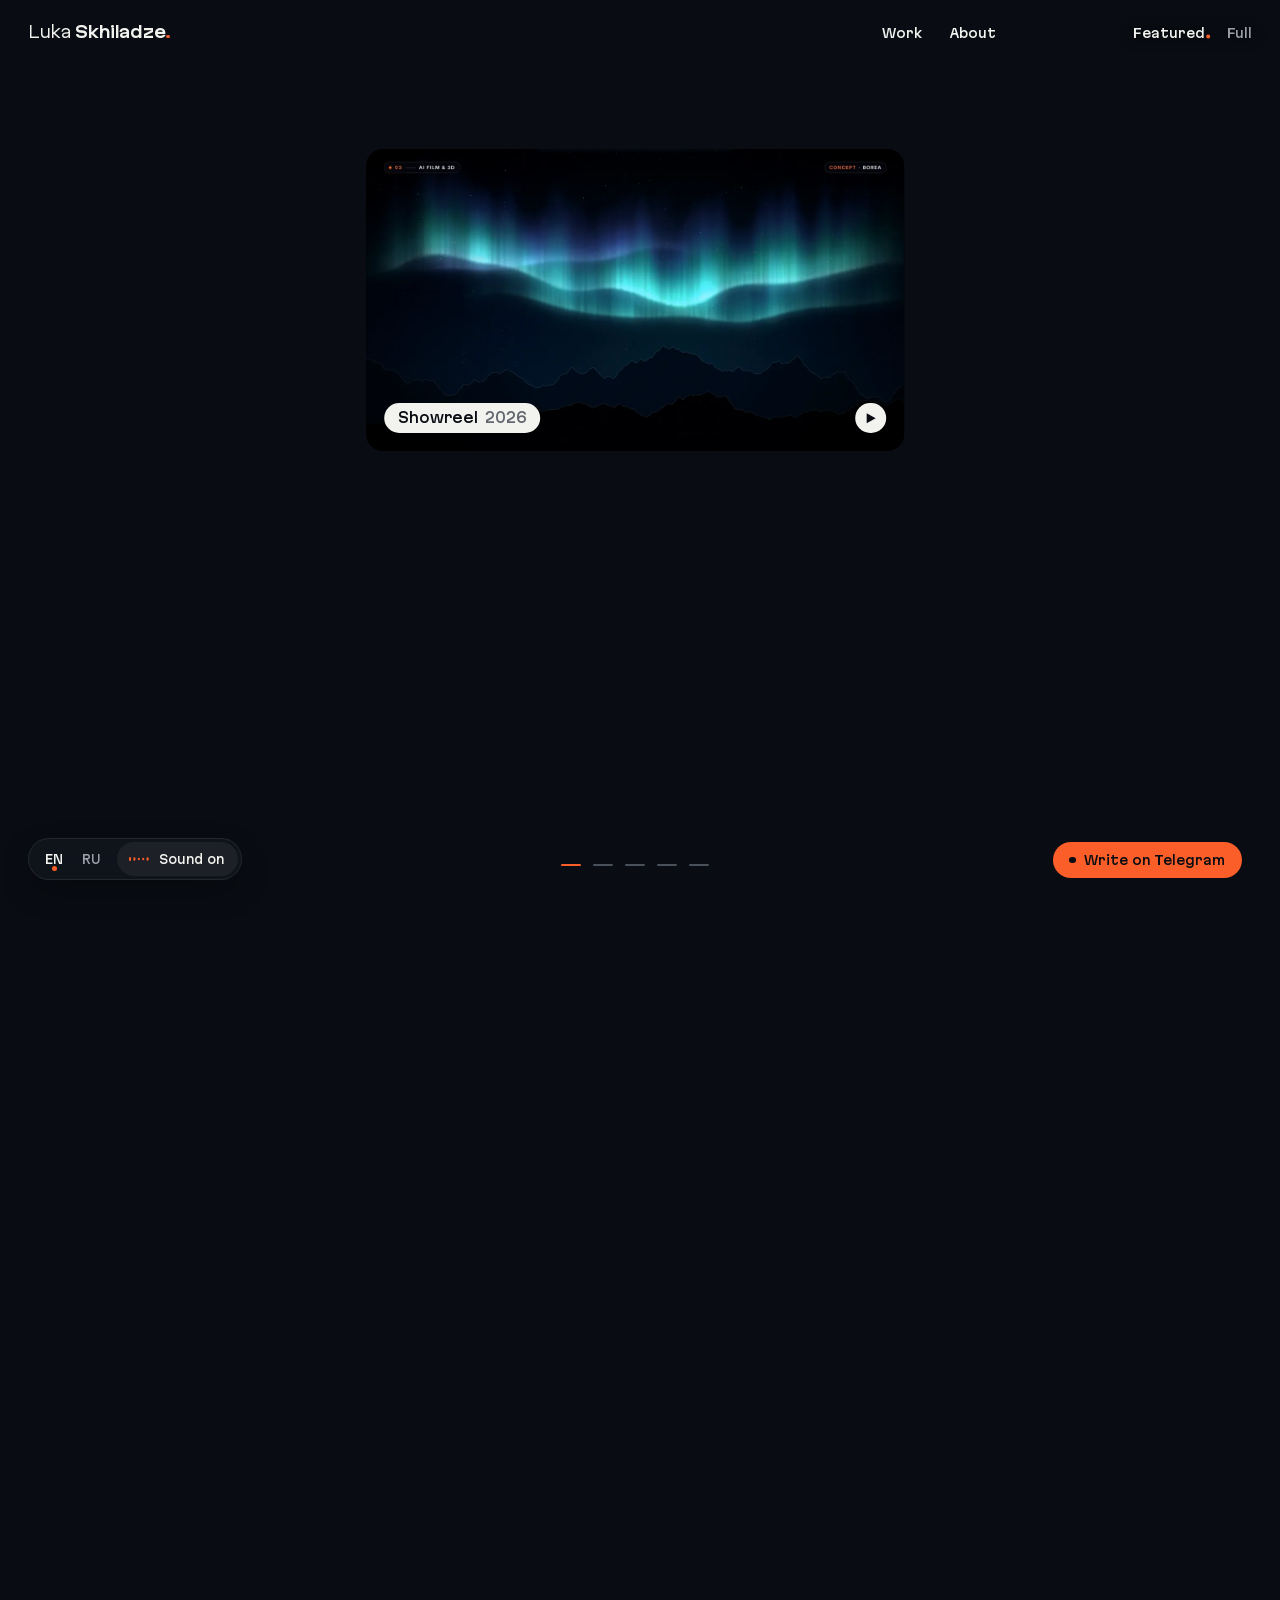
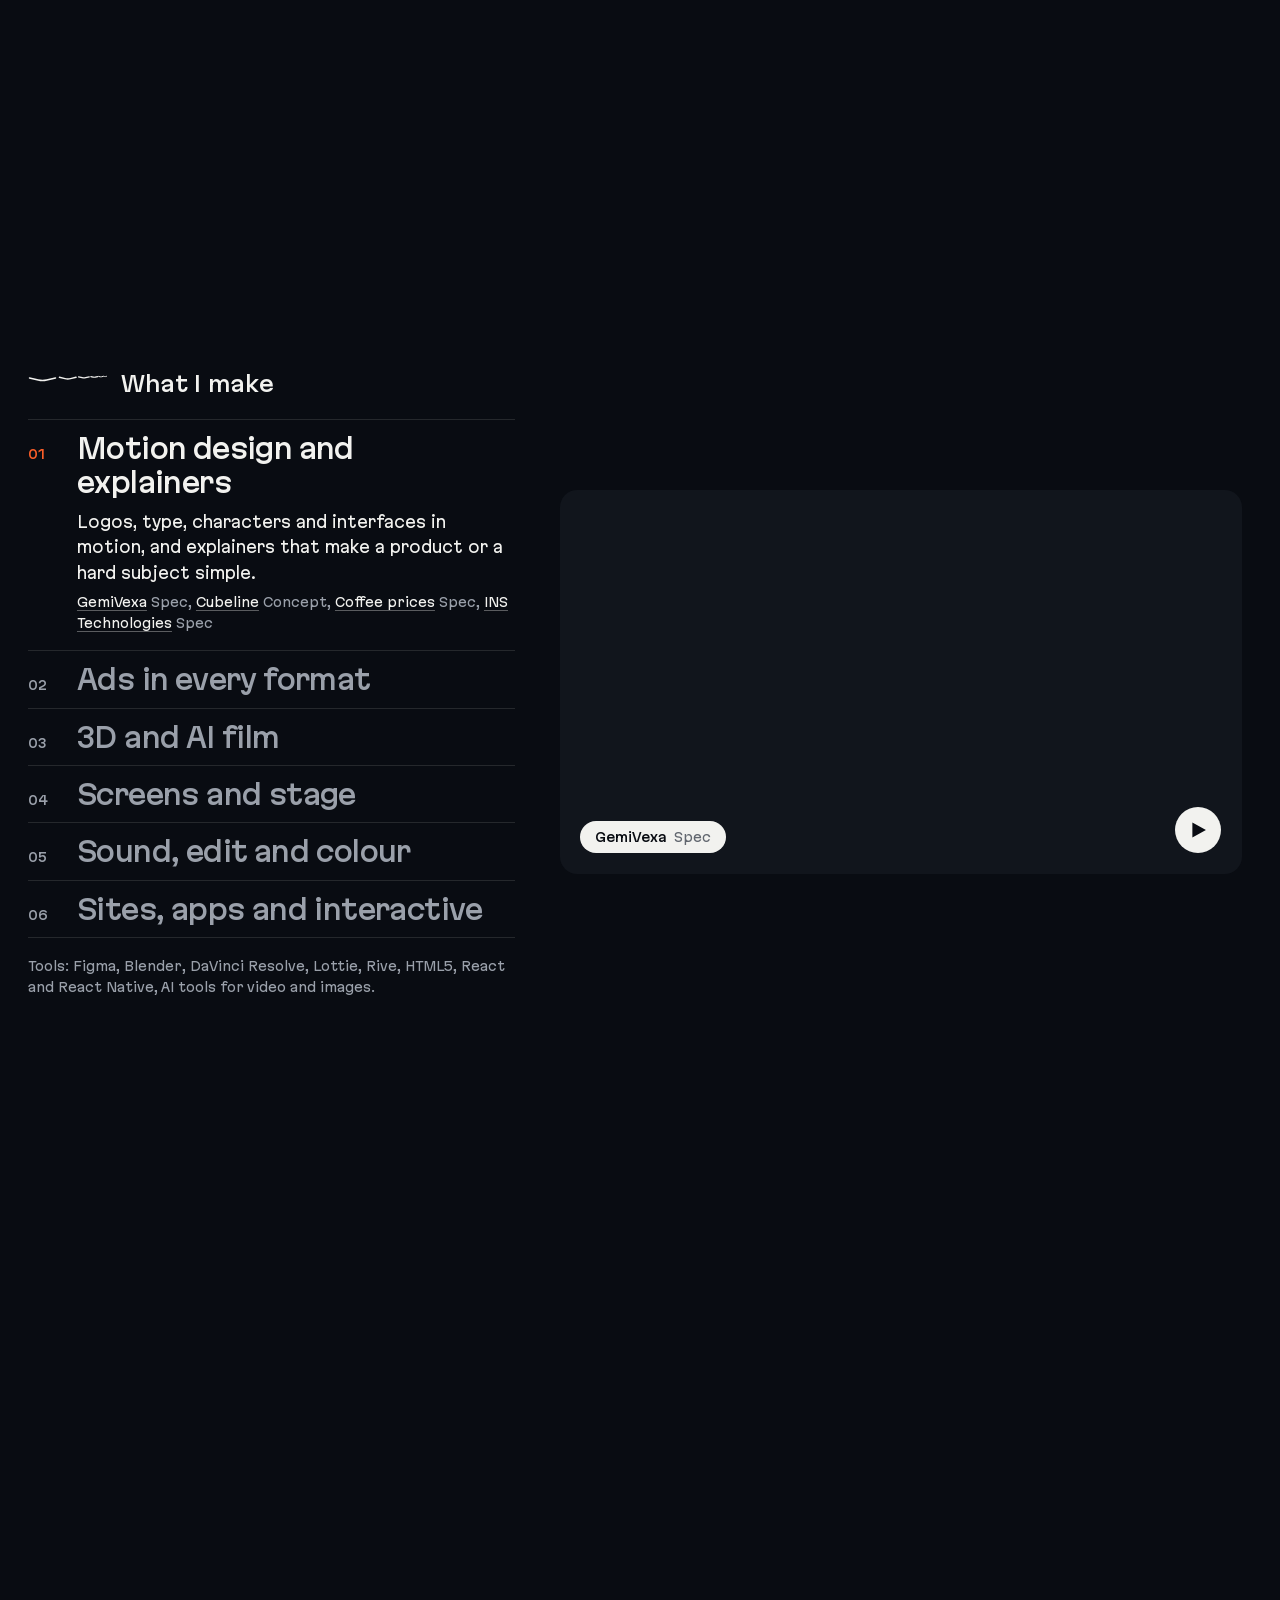
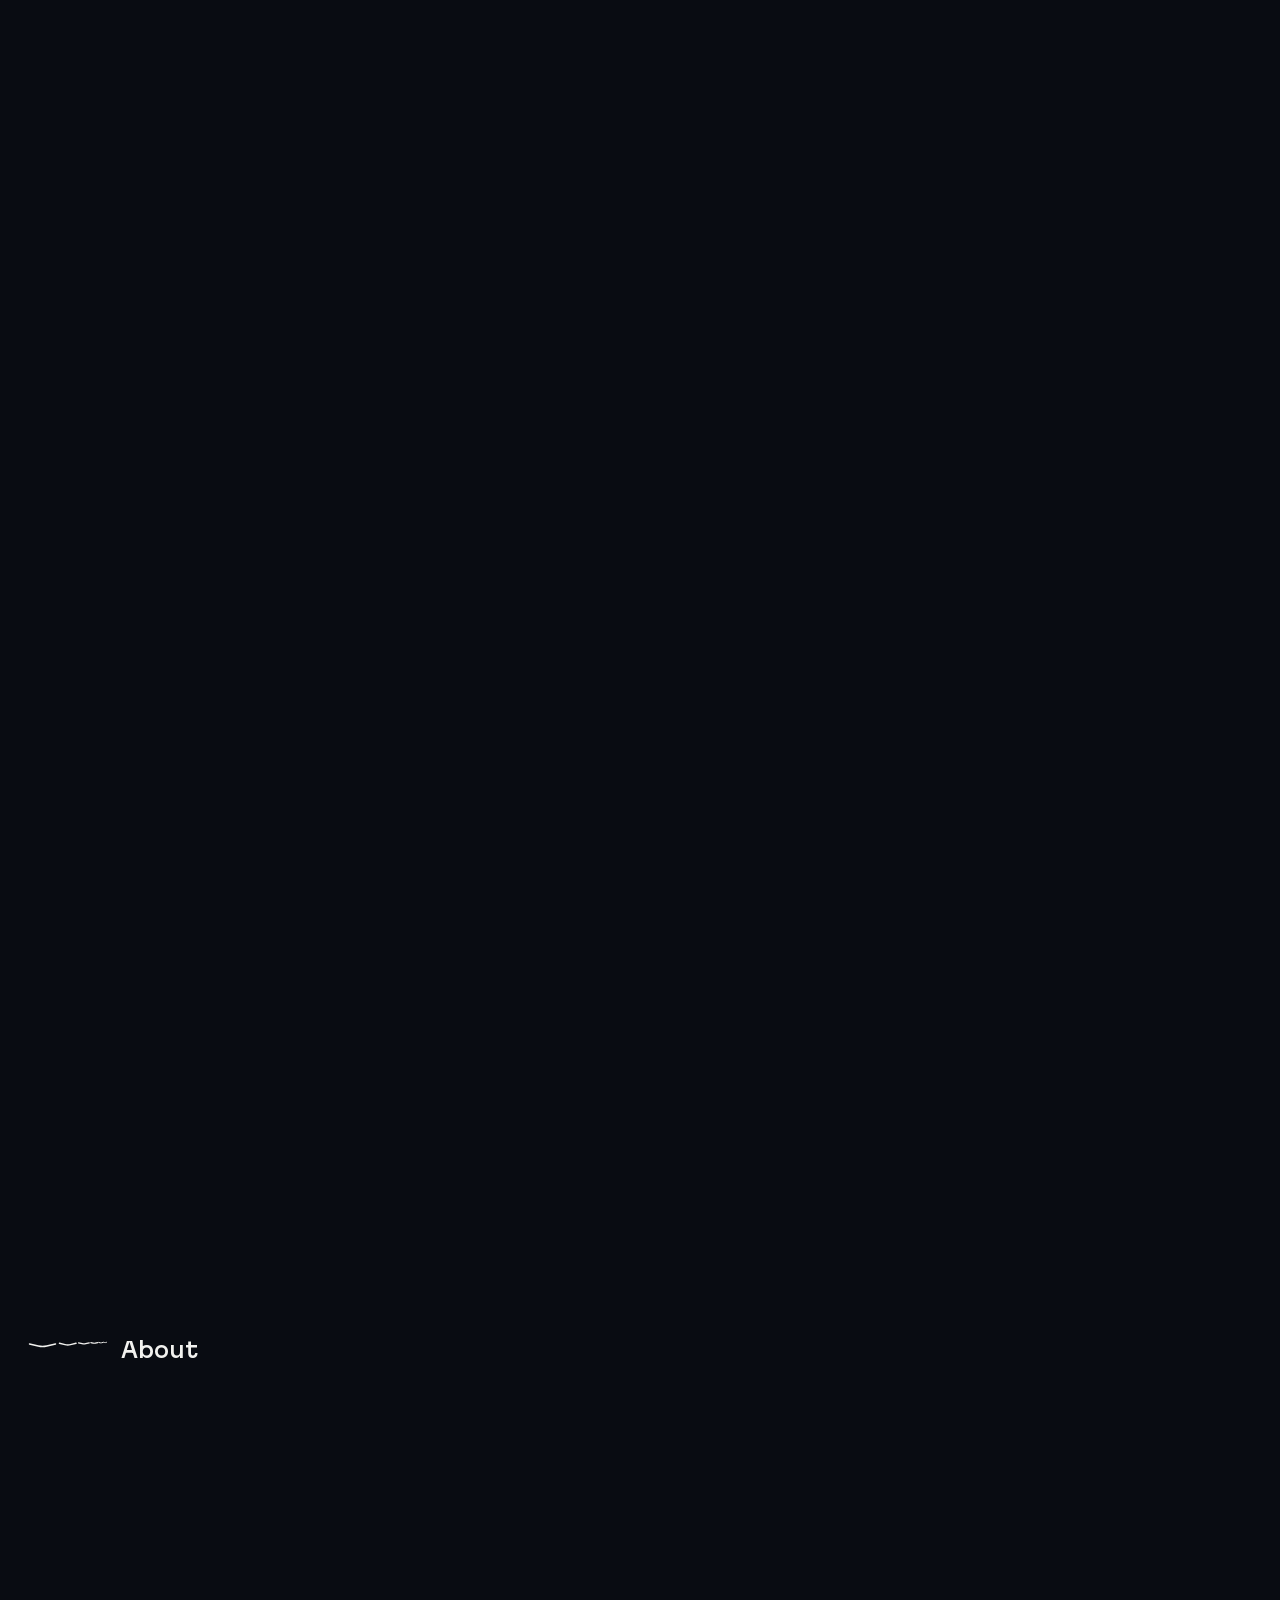
==== commit 9f4ff502: "skhiladze.com: Copying the last screen copies the last screen (a friend's note, Oct 25: words copied" ====
--- a/index.html
+++ b/index.html
@@ -21,14 +21,14 @@
 <meta property="og:image:height" content="630">
 <meta property="og:locale" content="en_US">
 <meta name="twitter:card" content="summary_large_image">
-<link rel="icon" href="favicon.svg?v=554011992" type="image/svg+xml">
-<link rel="icon" href="favicon-32.png?v=554011992" sizes="32x32" type="image/png">
-<link rel="apple-touch-icon" href="apple-touch-icon.png?v=554011992">
+<link rel="icon" href="favicon.svg?v=1179012588" type="image/svg+xml">
+<link rel="icon" href="favicon-32.png?v=1179012588" sizes="32x32" type="image/png">
+<link rel="apple-touch-icon" href="apple-touch-icon.png?v=1179012588">
 <link rel="preload" href="fonts/martian-display-lat.woff2" as="font" type="font/woff2" crossorigin>
 <link rel="preload" href="fonts/martian-grotesk-lat.woff2" as="font" type="font/woff2" crossorigin>
-<link rel="modulepreload" href="assets/app.js?v=554011992">
+<link rel="modulepreload" href="assets/app.js?v=1179012588">
 <script>(function(d){d.classList.replace('no-js','js');var m=/[?&]still\b/.test(location.search);try{m=m||localStorage.getItem('skh-motion')==='0'}catch(e){}var g='';try{if(/[?&]gl\b/.test(location.search))g='hw';else{var c=d.ownerDocument.createElement('canvas'),x=c.getContext('webgl2')||c.getContext('webgl');if(x){var r=x.getExtension('WEBGL_debug_renderer_info');g=/swiftshader|llvmpipe|softpipe|software|basic render/i.test(String(x.getParameter(r?r.UNMASKED_RENDERER_WEBGL:x.RENDERER)||''))?'soft':'hw';var l=x.getExtension('WEBGL_lose_context');if(l)l.loseContext()}else g='none'}}catch(e){g=''}d.setAttribute('data-gl',g);var p=g==='soft'||g==='none';d.classList.add(m?'still':p?'gl-plain':'is-intro');if(!p){var o=d.ownerDocument,b=d.getAttribute('data-base')||'',L=[["media/cards-en.avif?v=0c165a3c","image/avif","(min-width: 761px)",1],["media/cards-en-sm.avif?v=31008559","image/avif","(max-width: 760px)",1],["media/cards-mask-en.webp?v=833fb277","","(min-width: 761px)",0],["media/dial.webp?v=605748b4","","(min-width: 761px)",0],["media/dial-sm.webp?v=88027cfd","","(max-width: 760px)",0],["media/cards-mask-en-sm.webp?v=8a00266f","","(max-width: 760px)",0]];for(var i=0;i<L.length;i++){var k=o.createElement('link');k.rel='preload';k.as='image';if(L[i][1])k.type=L[i][1];k.media=L[i][2];if(L[i][3])k.setAttribute('fetchpriority','high');k.href=b+L[i][0];o.head.appendChild(k)}}try{history.scrollRestoration='manual'}catch(e){}try{if(sessionStorage.getItem('skh-place'))d.classList.add('is-jump')}catch(e){}if(HTMLScriptElement.supports&&HTMLScriptElement.supports('speculationrules')){var s=d.ownerDocument.createElement('script');s.type='speculationrules';s.textContent="{\"prefetch\": [{\"where\": {\"selector_matches\": \"a[hreflang]:not([aria-current])\"}, \"eagerness\": \"moderate\"}]}";d.ownerDocument.head.appendChild(s)}})(document.documentElement)</script>
-<link rel="stylesheet" href="assets/site.css?v=554011992">
+<link rel="stylesheet" href="assets/site.css?v=1179012588">
 <script type="application/ld+json">{"@context": "https://schema.org", "@type": "Person", "name": "Luka Skhiladze", "alternateName": "Лука Схиладзе", "jobTitle": "Motion designer and product engineer", "url": "https://skhiladze.com", "address": {"@type": "PostalAddress", "addressLocality": "Tbilisi", "addressCountry": "GE"}, "sameAs": ["https://vimeo.com/showcase/12429580", "https://www.linkedin.com/in/lukaskhiladze", "https://t.me/vaivuiskh", "https://github.com/akultange"]}</script>
 </head>
 <body>
@@ -58,7 +58,7 @@
     </div>
     <div class="dots" role="group" aria-label="Films in the middle window"><button class="dots__b" type="button" data-i="0" aria-label="Showreel" aria-current="true"></button><button class="dots__b" type="button" data-i="1" aria-label="BrerDemon"></button><button class="dots__b" type="button" data-i="2" aria-label="Logicor Park 08"></button><button class="dots__b" type="button" data-i="3" aria-label="Coffee prices"></button><button class="dots__b" type="button" data-i="4" aria-label="Borea"></button></div>
     <p class="swipe" aria-hidden="true"><svg class="swipe__ic" viewBox="0 0 16 30"><path d="M2.6 26L8 20.6 13.4 26"/><path d="M2.6 17L8 11.6 13.4 17"/><circle cx="8" cy="4.4" r="2.5"/></svg><span class="swipe__t">Swipe up</span></p>
-    <a class="btn btn--tg hero__tg" href="https://t.me/vaivuiskh"><span class="pt" aria-hidden="true"></span><span class="roll"><span>Write on Telegram</span><span aria-hidden="true">Write on Telegram</span></span></a>
+    <a class="btn btn--tg hero__tg" href="https://t.me/vaivuiskh"><span class="pt" aria-hidden="true"></span><span class="roll"><span>Write on Telegram</span><span aria-hidden="true" data-t="Write on Telegram"></span></span></a>
   </div>
 </section>
 <section class="make" id="work" aria-labelledby="make-h">
@@ -111,7 +111,7 @@
         <p class="op-word" aria-hidden="true"><span class="op-w-a">Luka</span> <span class="op-w-b">Skhiladze</span><span class="pt pt--stop"></span></p>
         <p class="op-copy">You get the whole cycle from one person: idea, design, animation, sound, edit, colour and, if needed, the site or app. When a project needs a senior designer, I work alongside Gio Kheladze, my studio partner.</p>
         <dl class="op-facts"><div><dt>Based in</dt><dd>Tbilisi, Georgia</dd></div><div><dt>Languages</dt><dd>Russian, Georgian, English</dd></div><div><dt>Works</dt><dd>Remotely, worldwide</dd></div></dl>
-        <p class="op-cta"><a class="btn btn--tg op-tg" href="https://t.me/vaivuiskh"><span class="pt" aria-hidden="true"></span><span class="roll"><span>Write on Telegram</span><span aria-hidden="true">Write on Telegram</span></span></a><span class="op-cl"><a href="mailto:akultange@gmail.com?subject=Project%20for%20Luka">akultange@gmail.com</a><a href="https://www.linkedin.com/in/lukaskhiladze" target="_blank" rel="noopener">LinkedIn</a><a href="https://vimeo.com/showcase/12429580" target="_blank" rel="noopener">Vimeo</a></span></p>
+        <p class="op-cta"><a class="btn btn--tg op-tg" href="https://t.me/vaivuiskh"><span class="pt" aria-hidden="true"></span><span class="roll"><span>Write on Telegram</span><span aria-hidden="true" data-t="Write on Telegram"></span></span></a><span class="op-cl"><a href="mailto:akultange@gmail.com?subject=Project%20for%20Luka">akultange@gmail.com</a><a href="https://www.linkedin.com/in/lukaskhiladze" target="_blank" rel="noopener">LinkedIn</a><a href="https://vimeo.com/showcase/12429580" target="_blank" rel="noopener">Vimeo</a></span></p>
         <p class="op-last"><span class="op-motto">A point, a line, a plane, a name.</span><button class="op-again" type="button"><svg class="op-again__ic" viewBox="0 0 24 24" aria-hidden="true"><polyline points="1 4 1 10 7 10"/><path d="M3.5 15a9 9 0 1 0 2.1-9.4L1 10"/></svg>Watch again</button><button class="op-again op-motion motion-sw" type="button" aria-pressed="true"><span class="mo" aria-hidden="true"><span class="mo__arm"></span></span><span class="mo__on">Motion on</span><span class="mo__off">Motion off</span></button></p>
       </div>
       <p class="op-rotate"><span class="op-rot-i" aria-hidden="true"></span><span>Turn your phone upright to watch the story</span></p>
@@ -163,8 +163,8 @@
   </div>
 </dialog>
 <div class="cur" aria-hidden="true" data-watch="Watch" data-open="Open" data-type="Type" data-hold="Hold" data-held="Let go"><span class="cur__p"></span><span class="cur__r"></span><span class="cur__l"><svg class="cur__ic" viewBox="0 0 12 12" focusable="false"><path class="cur__i-play" d="M3.6 2.1V9.9L10 6Z"/><path class="cur__i-open" d="M3.5 8.5L8.5 3.5M4.6 3.5H8.5V7.4"/><path class="cur__i-hold" d="M4 2.6V9.4M8 2.6V9.4"/><path class="cur__i-type" d="M6 2.2V9.8"/></svg><span class="cur__t"></span></span></div>
-<aside class="fab-a" aria-label="Contact"><a class="fab" href="https://t.me/vaivuiskh" aria-label="Write on Telegram"><span class="pt" aria-hidden="true"></span><span class="roll"><span>Telegram</span><span aria-hidden="true">Telegram</span></span></a></aside>
+<aside class="fab-a" aria-label="Contact"><a class="fab" href="https://t.me/vaivuiskh" aria-label="Write on Telegram"><span class="pt" aria-hidden="true"></span><span class="roll"><span>Telegram</span><span aria-hidden="true" data-t="Telegram"></span></span></a></aside>
 <script type="application/json" id="strip-data">{"cards":[{"slug":"reel","kind":"film","loop":"media/teaser-sm.mp4"},{"slug":"brerdemon","kind":"film","loop":"media/loop/brerdemon-sm.mp4","hover":"media/loop/brerdemon-h-sm.mp4"},{"slug":"logicor","kind":"film","loop":"media/loop/logicor-sm.mp4","hover":"media/loop/logicor-h-sm.mp4"},{"slug":"coffee","kind":"film","loop":"media/loop/coffee-sm.mp4","hover":"media/loop/coffee-h-sm.mp4"},{"slug":"borea","kind":"film","loop":"media/loop/borea-sm.mp4","hover":"media/loop/borea-h-sm.mp4"}],"tiles":["reel","brerdemon","logicor","coffee","borea","stage","theo","fuse2d","gemivexa","onepoint","ins","campfire","ev","bassface","cubeline","cozzi","forseo"],"cols":4,"rows":5,"atlas":"media/cards-en.webp?v=0a6d04bd","atlasSm":"media/cards-en-sm.webp?v=8427657f","mask":"media/cards-mask-en.webp?v=833fb277","maskSm":"media/cards-mask-en-sm.webp?v=8a00266f","atlasAv":"media/cards-en.avif?v=0c165a3c","atlasSmAv":"media/cards-en-sm.avif?v=31008559"}</script>
-<script type="module" src="assets/app.js?v=554011992"></script>
+<script type="module" src="assets/app.js?v=1179012588"></script>
 </body>
 </html>
--- a/assets/site.css
+++ b/assets/site.css
@@ -1 +1 @@
-@font-face{font-family:Martian Display;font-style:normal;font-weight:300 700;font-display:swap;size-adjust:91%;src:url(../fonts/martian-display-lat.woff2) format("woff2");unicode-range:U+0020-007E,U+00A0-00FF,U+0131,U+0152-0153,U+02C6,U+02DA,U+02DC,U+2000-206F,U+20AC,U+2122,U+2190-2193,U+2212}@font-face{font-family:Martian Display;font-style:normal;font-weight:300 700;font-display:swap;size-adjust:91%;src:url(../fonts/martian-display-cyr.woff2) format("woff2");unicode-range:U+0400-045F,U+0490-0491,U+2116}@font-face{font-family:Martian Grotesk;font-style:normal;font-weight:300 700;font-display:swap;size-adjust:91%;src:url(../fonts/martian-grotesk-lat.woff2) format("woff2");unicode-range:U+0020-007E,U+00A0-00FF,U+0131,U+0152-0153,U+02C6,U+02DA,U+02DC,U+2000-206F,U+20AC,U+2122,U+2190-2193,U+2212}@font-face{font-family:Martian Grotesk;font-style:normal;font-weight:300 700;font-display:swap;size-adjust:91%;src:url(../fonts/martian-grotesk-cyr.woff2) format("woff2");unicode-range:U+0400-045F,U+0490-0491,U+2116}:root{--bg: #090c12;--bg-2: #11151c;--ink: #f2f2ef;--muted: #9aa0aa;--accent: #fb5e28;--accent-hi: #ff7a4d;--accent-ink: #090c12;--inv-bg: #f2f2ef;--inv-ink: #090c12;--inv-muted: #4d525b;--scrim: rgba(9, 12, 18, .64);--m: clamp(16px, 2.2vw, 32px);--g: clamp(12px, 1.4vw, 24px);--r: clamp(12px, 1.35vw, 22px);--clear: calc(80px + env(safe-area-inset-bottom, 0px)) ;--s-small: 14px;--s-body: clamp(16px, .15vw + 15.4px, 17px);--s-lead: clamp(20px, .9vw + 12px, 26px);--s-head: clamp(30px, 2.2vw + 14px, 46px);--s-display: clamp(58px, 9.4vw, 180px);--ease-out: cubic-bezier(.23, 1, .32, 1);--ease-io: cubic-bezier(.77, 0, .175, 1);--ease-soft: cubic-bezier(.33, 1, .68, 1);--t-press: .14s;--t-hover: .18s;--t-ui: .24s;--t-reveal: .8s;color-scheme:dark}*,*:before,*:after{box-sizing:border-box}html{background:var(--bg);color:var(--ink);-webkit-text-size-adjust:100%;text-size-adjust:100%;scrollbar-color:#3a3f48 var(--bg);scrollbar-width:thin;-webkit-tap-highlight-color:transparent}html.lenis,html.lenis body{height:auto}.lenis.lenis-smooth{scroll-behavior:auto!important}body{margin:0;background:var(--bg);color:var(--ink);font-family:Martian Grotesk,system-ui,-apple-system,Segoe UI,Roboto,sans-serif;font-size:var(--s-body);line-height:1.5;font-kerning:normal;text-rendering:optimizeLegibility;-webkit-font-smoothing:antialiased;-moz-osx-font-smoothing:grayscale}img,video,canvas,svg{display:block;max-width:100%}button,input{font:inherit;color:inherit}a{color:inherit;text-decoration:underline;text-decoration-thickness:.07em;text-underline-offset:.2em;text-decoration-color:#f2f2ef59;transition:text-decoration-color var(--t-hover) ease,color var(--t-hover) ease}p{margin:0;text-wrap:pretty}h1,h2,h3{margin:0;font-weight:inherit;text-wrap:balance}ul,ol{margin:0;padding:0}::selection{background:var(--accent);color:var(--accent-ink)}:focus-visible{outline:2px solid var(--accent);outline-offset:3px;border-radius:2px}html:not(.kb) :focus-visible:not(input,textarea,select){outline:none}html:not(.kb) .enter__go:focus-visible{box-shadow:none}.sr{position:absolute!important;width:1px;height:1px;overflow:hidden;clip:rect(0 0 0 0);clip-path:inset(50%);white-space:nowrap}.skip{position:fixed;z-index:100;left:var(--m);top:-80px;background:var(--ink);color:var(--bg);padding:10px 16px;border-radius:999px;text-decoration:none}.skip:focus{top:12px}@media(hover:hover)and (pointer:fine){a:hover{text-decoration-color:currentColor}}.pt{display:inline-block;width:.5em;height:.5em;border-radius:50%;background:var(--accent);flex:none}.pt--stop{width:.165em;height:.165em;margin-left:.035em;vertical-align:baseline}.name{font-family:Martian Display,Martian Grotesk,sans-serif;white-space:nowrap}.name__a{font-weight:300}.name__b{font-weight:700}.btn{display:inline-flex;align-items:center;gap:.6em;border:0;border-radius:999px;cursor:pointer;padding:.78em 1.2em;font:500 var(--s-small)/1 "Martian Grotesk",sans-serif;text-decoration:none;white-space:nowrap;transition:transform var(--t-press) var(--ease-out),background-color var(--t-hover) ease,color var(--t-hover) ease}.btn:active{transform:scale(.97)}.btn--tg{background:var(--accent);color:var(--accent-ink)}.roll{display:inline-grid;overflow:hidden;line-height:1.15;margin:-.08em 0}.roll>span{grid-area:1 / 1;transition:transform .38s var(--ease-io),opacity .22s ease}.roll>span+span{transform:translateY(105%);opacity:0}@media(hover:hover)and (pointer:fine){a:hover>.roll>span:first-child,a:focus-visible>.roll>span:first-child{transform:translateY(-105%);opacity:0}a:hover>.roll>span+span,a:focus-visible>.roll>span+span{transform:none;opacity:1}}.btn--tg .pt{background:var(--accent-ink);width:.45em;height:.45em}.btn--ink{background:var(--ink);color:var(--bg)}@media(hover:hover)and (pointer:fine){.btn--tg:hover{background:var(--accent-hi)}.btn--ink:hover{background:#fff}}.hero{position:relative;height:calc(var(--n, 10) * 56svh + 100svh);--gw: min(42vw, (100svh - 300px) * 1.45);--gh: calc(var(--gw) * .5625);--gr: calc(var(--gw) * .032);--gy: calc(var(--gh) * .62 + 12.5svh);--tabk: 1}.hero__pin{position:sticky;top:0;height:100svh;overflow:hidden}html.has-pager .hero__pin{touch-action:none;touch-action:pinch-zoom}.strip{position:absolute;inset:0;width:100%;height:100%;z-index:0;visibility:hidden}.strip.is-on{visibility:visible}.bar{position:absolute;z-index:6;top:0;left:0;right:0;display:flex;align-items:baseline;justify-content:space-between;gap:var(--g);padding:22px var(--m);font-size:var(--s-small);font-weight:500;line-height:1.2}.bar a{text-decoration:none}.bar__nav a,.bar__mark>a{display:inline-block;padding:5px 0;margin:-5px 0}.bar__mark{font-size:17px;letter-spacing:-.01em;white-space:nowrap}.bar__mark .pt--stop{width:.2em;height:.2em}.bar__nav{display:flex;gap:28px;margin-left:auto}.bar__half{display:flex;gap:28px}.bar__end{display:flex;gap:20px;align-items:baseline;margin-left:28px}.bar__sound,.bar__menu{background:none;border:0;padding:0;cursor:pointer;color:var(--muted);font-weight:500;font-size:var(--s-small)}.bar__sound[aria-pressed=true]{color:var(--ink)}.bar__sound[aria-pressed=true]:before{content:"";display:inline-block;width:7px;height:7px;border-radius:50%;background:var(--accent);margin-right:8px;vertical-align:1px}.bar__menu{display:none;position:relative;color:var(--ink);-webkit-tap-highlight-color:transparent;padding:10px 0 10px 12px;margin:-10px 0 -10px -12px}@media(hover:hover)and (pointer:fine){.bar a:hover,.bar__sound:hover{color:#fff}}.gate{position:absolute;z-index:2;left:50%;top:calc(var(--gy) - var(--gh) / 2);width:var(--gw);transform:translate(-50%)}.gate__frame{position:relative;aspect-ratio:16 / 9;background:#000;border-radius:var(--gr);isolation:isolate;cursor:pointer}.gate__v{position:absolute;inset:0;width:100%;height:100%;object-fit:cover;opacity:0;filter:grayscale(1) contrast(1.04);border-radius:var(--gr);transition:opacity .42s var(--ease-out),filter 1.1s var(--ease-soft)}.gate__v.is-on{opacity:1}.gate__still{position:absolute;inset:0;width:100%;height:100%;object-fit:cover;border-radius:var(--gr)}.gate__v.is-graded{filter:grayscale(0) contrast(1)}.gl-live .gate__frame{background:transparent}.gl-live .gate__v,.gl-live .gate__v.is-on{opacity:0;transition:none}.strip__vids{position:absolute;left:0;top:0;width:2px;height:2px;overflow:hidden;opacity:0;pointer-events:none}.strip__vids video{display:block;width:2px;height:2px}.gate__rows{position:absolute;z-index:2;left:calc(var(--gw) * .0332 * var(--tabk));right:calc(var(--gw) * .0332 * var(--tabk));bottom:calc(var(--gw) * .0332 * var(--tabk));height:calc(var(--gw) * .0566 * var(--tabk));font:500 calc(var(--gw) * .0293 * var(--tabk))/1 "Martian Grotesk",sans-serif;transition:opacity .26s var(--ease-out)}.gate__row{position:absolute;inset:0;display:flex;justify-content:space-between;align-items:stretch;gap:12px;opacity:0;visibility:hidden;transition:opacity .26s var(--ease-out),visibility 0s linear .26s}.gate__row.is-on{opacity:1;visibility:visible;transition-delay:0s}.is-moving .gate__rows{opacity:0;transition-duration:90ms}.gl-live .gate{pointer-events:none}.gl-live .gate__rows{opacity:0}.gl-live .gate__rows:focus-within{opacity:1;pointer-events:auto}.gate__tab,.gate__play{display:inline-flex;align-items:center;border-radius:999px;background:var(--ink);color:var(--bg);white-space:nowrap}.gate__tab{gap:calc(var(--gw) * .0137 * var(--tabk));padding:0 calc(var(--gw) * .0254 * var(--tabk))}.gate__tab b{font-weight:500}.gate__tab span{color:#62676f}.gate__play{text-decoration:none;overflow:hidden;transition:background-color var(--t-hover) ease,transform var(--t-press) var(--ease-out)}.gate__play:active{transform:scale(.96)}.gate__pl{max-width:0;opacity:0;padding-left:0;transition:max-width .42s var(--ease-out),opacity .22s ease,padding .42s var(--ease-out)}.gate__ic{width:calc(var(--gw) * .0566 * var(--tabk));height:100%;flex:none;fill:currentColor}.gate__play:is(:hover,:focus-visible) .gate__pl{max-width:16em;opacity:1;padding-left:calc(var(--gw) * .0254 * var(--tabk))}@media(hover:hover)and (pointer:fine){.gate__play:hover{background:#fff}}.dots{position:absolute;z-index:3;left:50%;bottom:22px;transform:translate(-50%);display:flex;gap:2px}.dots__arr{display:grid;place-items:center;flex:none;width:34px;height:34px;margin:0 12px;padding:0;border-radius:50%;border:1px solid color-mix(in srgb,var(--ink) 24%,transparent);background:none;color:var(--ink);cursor:pointer;transition:border-color var(--t-hover) ease,background-color var(--t-hover) ease,color var(--t-hover) ease,opacity var(--t-ui) ease,transform var(--t-press) var(--ease-out)}.dots__arr svg{width:14px;height:14px;fill:none;stroke:currentColor;stroke-width:1.6;stroke-linecap:round;stroke-linejoin:round;transition:transform var(--t-ui) var(--ease-out)}.dots__arr:active{transform:scale(.93)}.dots__arr[aria-disabled=true]{opacity:.3;cursor:default}.dots__arr:focus-visible{outline:1px solid color-mix(in srgb,var(--accent) 70%,transparent);outline-offset:3px}@media(hover:hover)and (pointer:fine){.dots__arr:not([aria-disabled=true]):hover{background:var(--ink);border-color:var(--ink);color:var(--bg)}.dots__arr--prev:not([aria-disabled=true]):hover svg{transform:translate(-1.5px)}.dots__arr--next:not([aria-disabled=true]):hover svg{transform:translate(1.5px)}}.dots__b{width:30px;height:26px;padding:0;border:0;background:none;cursor:pointer;position:relative}.dots__b:after{content:"";position:absolute;left:5px;right:5px;top:12px;height:2px;border-radius:1px;background:#4a505a;transform-origin:50% 50%;transition:background-color var(--t-hover) ease,transform var(--t-ui) var(--ease-out)}.dots__b[aria-current=true]:after{background:var(--accent)}@media(hover:hover)and (pointer:fine){.dots__b:hover:after{background:var(--muted)}.dots__b[aria-current=true]:hover:after{background:var(--accent)}}.hero__line{position:absolute;z-index:3;left:var(--m);bottom:28px;max-width:31ch;font-size:var(--s-small);font-weight:500;line-height:1.45}.hero__tg{position:absolute;z-index:3;right:var(--m);bottom:22px}.menu{position:fixed;z-index:60;inset:0;background:var(--bg);display:flex;flex-direction:column;justify-content:center;gap:44px;padding:88px var(--m) 104px;opacity:0;transition:opacity .2s var(--ease-out)}.menu.is-open{opacity:1}.menu[hidden]{display:none}.menu:focus{outline:none}.menu__top{position:absolute;top:0;left:0;right:0;display:flex;align-items:baseline;justify-content:space-between;padding:16px var(--m);font-size:var(--s-small);font-weight:500;line-height:1.2}.menu__mark{font-size:17px;letter-spacing:-.01em;white-space:nowrap;color:var(--ink);text-decoration:none}.menu__mark .pt--stop{width:.2em;height:.2em}.menu__x{position:relative;background:none;border:0;padding:0;color:var(--ink);font:inherit;cursor:pointer;-webkit-tap-highlight-color:transparent}.menu__x:before,.bar__menu:before{content:"";position:absolute;inset:-14px -16px}.menu__nav ol{list-style:none;margin:0;padding:0}.menu__nav a{display:flex;align-items:flex-start;gap:14px;padding:5px 0;text-decoration:none;color:var(--ink)}.menu__n{min-width:2ch;padding-top:.62em;font:500 12px/1 Martian Grotesk,sans-serif;font-variant-numeric:tabular-nums;letter-spacing:.02em;color:var(--muted)}.menu__w{font:300 clamp(40px,12.5vw,60px)/1.05 "Martian Display","Martian Grotesk",sans-serif;letter-spacing:-.035em}.menu__nav a:active .menu__w{color:var(--muted)}.menu__view{display:flex;align-items:baseline;gap:4px;padding-left:calc(2ch + 14px);font:500 17px/1 Martian Grotesk,sans-serif}.menu__k{margin-right:14px;font-size:12px;letter-spacing:.02em;color:var(--muted)}.menu__vb{position:relative;padding:10px 8px 10px 0;margin-right:12px;border:0;background:none;color:var(--muted);font:inherit;cursor:pointer}.menu__vb[aria-pressed=true]{color:var(--ink)}.menu__vb[aria-pressed=true]:after{content:"";position:absolute;right:2px;bottom:calc(10px + .14em);width:5px;height:5px;border-radius:50%;background:var(--accent)}.menu__vb:focus-visible{outline:1px solid color-mix(in srgb,var(--accent) 70%,transparent);outline-offset:2px}.menu li,.menu__view{opacity:0;transform:translateY(16px);transition:opacity .36s var(--ease-out),transform .52s var(--ease-out)}.menu.is-open li,.menu.is-open .menu__view{opacity:1;transform:none}.menu.is-open li:nth-child(2){transition-delay:40ms}.menu.is-open li:nth-child(3){transition-delay:80ms}.menu.is-open li:nth-child(4){transition-delay:.12s}.menu.is-open .menu__view{transition-delay:.17s}.index{position:relative;padding:150px var(--m) 140px}.index__h{position:sticky;top:0;z-index:2;background:var(--bg);padding:14px 0 12px;margin-top:56px;font-size:var(--s-lead);font-weight:500;line-height:1.5}.index__h:first-child{margin-top:0}.index__list{list-style:none}.row{display:grid;grid-template-columns:30% 1fr 14% 4ch;gap:var(--g);align-items:baseline;text-decoration:none;font-size:var(--s-lead);line-height:1.5;padding:2px 0;color:var(--ink)}.row__w,.row__l,.row__n{color:var(--muted);transition:color var(--t-hover) ease}.row__n{text-align:right;font-variant-numeric:tabular-nums;min-width:3ch}.arrow{display:inline-block;width:.62em;height:.62em;vertical-align:.02em}@media(hover:hover)and (pointer:fine){.row:hover .row__w,.row:hover .row__l,.row:hover .row__n{color:var(--ink)}}.index__note{margin-top:56px;max-width:62ch;color:var(--muted);font-size:var(--s-small)}.preview{position:fixed;z-index:30;left:0;top:0;width:300px;aspect-ratio:16 / 9;pointer-events:none;opacity:0;transition:opacity .2s ease;will-change:transform;border-radius:calc(var(--r) * .7);overflow:hidden}.preview.is-on{opacity:1}.preview.is-worn{overflow:visible}.preview img{width:100%;height:100%;object-fit:cover;filter:grayscale(1);transition:filter .7s var(--ease-soft)}.preview.is-graded img{filter:grayscale(0)}.preview__v{position:absolute;inset:0;width:100%;height:100%;object-fit:cover;opacity:0;transition:opacity .22s ease}.preview.is-video .preview__v{opacity:1}:root{--vtile: url("data:image/svg+xml,%3Csvg xmlns='http://www.w3.org/2000/svg' viewBox='0 0 22 16'%3E%3Cpath d='M6 5.2l3.6 4.3q1.4 1.6 2.8 0L16 5.2' fill='none' stroke='%23f2f2ef' stroke-opacity='.2' stroke-width='1.3' stroke-linecap='round' stroke-linejoin='round'/%3E%3C/svg%3E")}.make{position:relative}.make__scene{height:calc(var(--k, 6) * 62svh + 100svh)}.make__pin{position:sticky;top:0;height:100svh;display:grid;grid-template-columns:minmax(0,5fr) minmax(0,7fr);gap:calc(var(--g) * 2.5);align-items:center;padding:64px var(--m) 40px}.make__side{display:flex;flex-direction:column;min-width:0}.make__h{font-size:var(--s-lead);font-weight:500;line-height:1.5;margin-bottom:18px}.make__list{list-style:none;counter-reset:none}.make__item{border-top:1px solid rgba(242,242,239,.12)}.make__item:last-child{border-bottom:1px solid rgba(242,242,239,.12)}.make__b{display:flex;align-items:baseline;gap:18px;width:100%;padding:12px 0 11px;border:0;background:none;color:var(--muted);font:inherit;font-size:clamp(22px,1.7vw + 8px,38px);font-weight:500;letter-spacing:-.02em;line-height:1.12;text-align:left;cursor:pointer;transition:color var(--t-ui) ease}.make__n{flex:none;width:2.2em;font-family:Martian Grotesk,sans-serif;font-size:var(--s-small);font-weight:500;letter-spacing:0;font-variant-numeric:tabular-nums;color:var(--muted)}.make__item.is-on .make__b{color:var(--ink)}.make__item.is-on .make__n{color:var(--accent)}@media(hover:hover)and (pointer:fine){.make__b:hover{color:var(--ink)}}.make__more{display:grid;grid-template-rows:0fr;transition:grid-template-rows .52s var(--ease-out)}.make__more>div{overflow:hidden;padding-left:calc(2.2 * var(--s-small) + 18px)}.make__item.is-on .make__more{grid-template-rows:1fr}.make__s{max-width:46ch;color:var(--ink)}.make__ex{margin:6px 0 16px;font-size:var(--s-small);color:var(--muted)}.make__ex a{color:var(--ink);padding-block:4px}.make__lab{color:var(--muted);white-space:nowrap}.make__tools{margin-top:18px;max-width:60ch;font-size:var(--s-small);color:var(--muted)}@media(min-width:761px)and (min-height:541px)and (max-height:820px){.make__pin{padding-bottom:var(--clear)}.make__b{font-size:clamp(20px,3.6svh + 2px,34px);padding:9px 0 8px}}.make__frame{position:relative;aspect-ratio:16 / 9;border-radius:var(--r);overflow:hidden;background:var(--bg-2);isolation:isolate}.make__field{position:absolute;inset:0;width:100%;height:100%;display:block}.make__win{position:absolute;inset:0;display:block;opacity:0;pointer-events:none;text-decoration:none;transition:opacity .32s ease}.make__win.is-on{opacity:1;pointer-events:auto;cursor:pointer}.make__v{position:absolute;inset:0;width:100%;height:100%;object-fit:cover;opacity:0}.no-field .make__v{opacity:1}.make__tab{position:absolute;left:clamp(12px,1.6vw,24px);bottom:clamp(12px,1.6vw,24px);display:inline-flex;gap:.5em;align-items:baseline;padding:.55em 1.05em;border-radius:999px;background:var(--ink);color:var(--bg);font-size:var(--s-small);line-height:1.2;white-space:nowrap}.make__tab b{font-weight:500}.make__tab span{color:#62676f}.make__go{position:absolute;right:clamp(12px,1.6vw,24px);bottom:clamp(12px,1.6vw,24px);width:46px;height:46px;border-radius:50%;background:var(--ink);color:var(--bg);display:grid;place-items:center;transition:transform var(--t-ui) var(--ease-out)}.make__ic{width:100%;height:100%;fill:currentColor}@media(hover:hover)and (pointer:fine){.make__win:hover .make__go{transform:scale(1.08)}}.make__win:active .make__go{transform:scale(.96)}.make__mw{display:none}@media(max-width:760px),(max-height:540px){.make__scene{height:auto}.make__pin{position:relative;height:auto;display:block;padding:104px var(--m) 84px}.make__h{margin-bottom:14px}.make__frame{display:none}.make__more,.make__item.is-on .make__more{grid-template-rows:1fr;transition:none}.make__more>div{padding-left:0;padding-bottom:30px}.make__b{color:var(--ink);cursor:default;font-size:24px;padding:22px 0 16px;gap:14px}.make__n{width:auto;color:var(--muted);transition:color var(--t-ui) ease}.make__item.is-on .make__n{color:var(--accent)}.make__mw{display:block;position:relative;aspect-ratio:16 / 9;border-radius:var(--r);overflow:hidden;isolation:isolate;text-decoration:none;background:var(--bg-2) var(--vtile) repeat center / 22px 16px}.make__mw .make__v{opacity:1;clip-path:circle(0% at 50% 50%);transition:clip-path 1.1s var(--ease-out)}.make__mw.is-in .make__v{clip-path:circle(75% at 50% 50%)}.make__mw .make__tab{left:12px;bottom:12px}.make__mw .make__go{right:12px;bottom:12px;width:40px;height:40px}.make__s{margin-top:16px;font-size:16px;line-height:1.5}.make__ex{margin:8px 0 0}.make__item:last-child{border-bottom:0}.make__tools{display:block;margin-top:8px}}.led{position:absolute;inset:0;width:100%;height:100%}.kf{letter-spacing:.045em}.op{position:relative}.op-track{position:relative;height:900vh}.op-stage{position:sticky;top:0;height:100vh;height:100svh;overflow:hidden;background:var(--bg);--k: 1}.op-stage.is-steps{touch-action:none;touch-action:pinch-zoom}.op-stage>canvas{position:absolute;inset:0;width:100%;height:100%;max-width:none}.op-field{opacity:0}.op-planes{position:absolute;inset:0;pointer-events:none}.op-fade{position:absolute;inset:0;pointer-events:none;background:linear-gradient(var(--bg) 0,rgba(9,12,18,.9) 70px,rgba(9,12,18,0) 150px),linear-gradient(0deg,var(--bg) 0,rgba(9,12,18,0) 110px)}.op-end{position:absolute;left:0;bottom:0;width:1px;height:100vh;height:100svh;pointer-events:none}.op-head{position:absolute;z-index:3;left:calc(var(--m) + env(safe-area-inset-left,0px));top:64px;pointer-events:none}.op-h{font-size:var(--s-lead);font-weight:500;line-height:1.5}.op-chap{display:flex;gap:14px;align-items:baseline;min-height:1.5em;margin-top:4px;font-size:var(--s-small);font-weight:500}.op-n{font-variant-numeric:tabular-nums;color:var(--accent)}.js .op-h .flock circle{transition:transform .42s var(--ease-out)}.js .op-head.is-away .flock circle,.js .op-head.is-away .flock.is-on circle{opacity:0;transition:none}.op-year{position:absolute;z-index:3;right:calc(var(--m) + env(safe-area-inset-right,0px));top:66px;pointer-events:none;font:600 clamp(30px,1.6vw + 18px,46px)/1 "Martian Display","Martian Grotesk",sans-serif;letter-spacing:-.02em;font-variant-numeric:tabular-nums}.op-pl{position:absolute;left:0;top:0;transform-origin:0 0;padding:calc(14px * var(--k)) calc(15px * var(--k));display:grid;gap:calc(6px * var(--k));align-content:start;overflow:hidden;opacity:0;visibility:hidden;will-change:transform,opacity}.op-yr{font-size:max(11px,calc(11.5px * var(--k)));font-weight:500;letter-spacing:.01em;color:var(--muted);font-variant-numeric:tabular-nums}.op-tt{font:600 calc(17px * var(--k))/1.12 "Martian Display","Martian Grotesk",sans-serif;letter-spacing:-.015em;text-wrap:balance}.op-bd{font-size:max(12px,calc(12.5px * var(--k)));line-height:1.42;color:var(--muted);text-wrap:pretty}.op-bd:empty{display:none}.op-board{display:grid;gap:calc(6px * var(--k));margin-top:calc(5px * var(--k))}.op-board>div{display:grid;grid-template-columns:max(54px,calc(54px * var(--k))) minmax(0,1fr);align-items:center;gap:8px;font-size:max(10px,calc(10px * var(--k)));font-weight:500;color:var(--muted)}.op-board i{position:relative;height:3px;border-radius:3px;background:#f2f2ef1a}.op-board i:after{content:"";position:absolute;inset:0 auto 0 0;width:calc(var(--v, 0) * 100%);border-radius:3px;background:var(--ink)}.op-board .op-half i:after{background:#f2f2ef66}.op-board .op-half i:before{content:"";position:absolute;z-index:1;left:50%;top:-3px;width:9px;height:9px;margin-left:-4.5px;border-radius:50%;background:var(--accent);box-shadow:0 0 10px #fb5e28b3;opacity:var(--f, 0)}.op-pl-col{grid-template-columns:minmax(0,1fr) auto;grid-template-rows:minmax(0,1fr);align-content:stretch;column-gap:calc(12px * var(--k))}.op-txt{display:grid;gap:calc(6px * var(--k));align-content:start;min-width:0}.op-pic{position:relative;height:100%;width:auto;aspect-ratio:4 / 5;border-radius:calc(var(--r) * .7);overflow:hidden;background:#000}.op-pic img{position:absolute;inset:0;width:100%;height:100%;max-width:none;object-fit:cover}.op-log{filter:grayscale(.55) contrast(.58) brightness(1.22)}.op-gr{clip-path:inset(0 calc(100% - var(--w, 0%)) 0 0);filter:contrast(1.06) saturate(1.06)}.op-wl{position:absolute;top:0;bottom:0;left:var(--w, 0%);width:1px;background:var(--ink);box-shadow:0 0 8px #f2f2efb3}.op-lb{position:absolute;bottom:7px;padding:3px 7px;border-radius:999px;background:#0506089e;font-size:max(10px,calc(9px * var(--k)));font-weight:500;letter-spacing:.06em;text-transform:uppercase}.op-lb--a{left:7px}.op-lb--b{right:7px}.op-pl-bau{background-image:linear-gradient(rgba(242,242,239,.045) 1px,transparent 1px),linear-gradient(90deg,rgba(242,242,239,.045) 1px,transparent 1px);background-size:calc(22px * var(--k)) calc(22px * var(--k))}.op-pl-bau>:not(.op-bzw){position:relative;z-index:1;max-width:58%}.op-pl-bau>.op-tt{max-width:66%}.op-ru{margin-top:calc(6px * var(--k));font:600 calc(24px * var(--k))/1 "Martian Display","Martian Grotesk",sans-serif;letter-spacing:-.02em}.op-city{font-size:max(12px,calc(13px * var(--k)));color:var(--muted)}.op-bzw{position:absolute;inset:0;overflow:hidden;pointer-events:none}.op-bz{position:absolute;left:76%;bottom:calc(9px * var(--k));height:calc(100% - 20px * var(--k));width:auto;max-width:none;aspect-ratio:400 / 215;transform:translate(-50%);overflow:visible;fill:none;stroke:#f2f2efc7;stroke-width:1.35;stroke-linecap:round;stroke-linejoin:round;stroke-dasharray:1 1;stroke-dashoffset:1;-webkit-mask-image:linear-gradient(90deg,transparent 14%,#000 31%);mask-image:linear-gradient(90deg,transparent 14%,#000 31%)}.op-bz path{visibility:hidden}.op-bz .bz-win{stroke-width:1.15;opacity:.85}.op-pipe{position:relative;display:grid;grid-template-columns:repeat(4,minmax(0,1fr));margin-top:calc(12px * var(--k));padding-top:calc(14px * var(--k));font-size:max(10px,calc(9.5px * var(--k)));font-weight:500;color:#f2f2ef61}.op-pipe:before,.op-pipe:after{content:"";position:absolute;left:12.5%;top:calc(3px * var(--k));width:75%;height:1px;background:#f2f2ef24}.op-pipe:after{width:calc(75% * var(--v, 0));background:var(--ink)}.op-pipe span{position:relative;text-align:center;white-space:nowrap;transition:color .25s ease}.op-pipe span:before{content:"";position:absolute;left:50%;top:calc(-13.5px * var(--k));width:calc(5px * var(--k));height:calc(5px * var(--k));margin-left:calc(-2.5px * var(--k));border-radius:50%;background:#2b3039;transition:background-color .25s ease}.op-pipe span.on{color:var(--ink)}.op-pipe span.on:before{background:var(--ink)}.op-pipe b{position:absolute;left:calc(12.5% + 75% * var(--v, 0));top:calc(3.5px * var(--k));width:calc(8px * var(--k));height:calc(8px * var(--k));margin:calc(-4px * var(--k)) 0 0 calc(-4px * var(--k));border-radius:50%;background:var(--accent);box-shadow:0 0 10px #fb5e28cc}.op-st{justify-self:start;display:inline-flex;align-items:center;gap:calc(7px * var(--k));margin-top:calc(8px * var(--k));padding:calc(5px * var(--k)) calc(10px * var(--k));border-radius:999px;background:#f2f2ef12;font-size:max(10px,calc(10px * var(--k)));font-weight:500;white-space:nowrap}.op-st i{flex:none;width:calc(6px * var(--k));height:calc(6px * var(--k));border-radius:50%;background:#e9b44c}.op-s0 i{background:var(--muted)}.op-s3 i{background:#46c978;box-shadow:0 0 9px #46c978d9}.op-media{position:relative;width:100%;aspect-ratio:16 / 9;margin-top:calc(6px * var(--k));border-radius:calc(var(--r) * .7);overflow:hidden;background:#000}.op-media img{position:absolute;inset:0;width:100%;height:100%;max-width:none;object-fit:cover}.op-tab{position:absolute;left:calc(8px * var(--k));bottom:calc(8px * var(--k));display:inline-flex;align-items:center;height:max(22px,calc(22px * var(--k)));padding:0 calc(10px * var(--k));border-radius:999px;background:var(--ink);color:var(--bg);font-size:max(10.5px,calc(10.5px * var(--k)));white-space:nowrap}.op-tab b{font-weight:500}.op-tab span{color:#62676f;white-space:pre}.op-cnt{position:absolute;right:calc(9px * var(--k));bottom:calc(10px * var(--k));font-size:max(10px,calc(10px * var(--k)));font-weight:500;font-variant-numeric:tabular-nums;text-shadow:0 1px 8px rgba(5,6,9,.9)}.op-stage.is-vn .op-pl-col{grid-template-columns:minmax(0,1fr) 36%}.op-stage.is-vn .op-pic{height:auto;width:100%;align-self:start}.op-stage.is-vn .op-bz{left:79%;height:calc(84% - 20px * var(--k))}.op-stage.is-vn .op-lb{display:none}.op-final{position:absolute;z-index:4;left:50%;top:60%;width:min(760px,calc(100% - 2 * var(--m)));transform:translate(-50%);display:grid;grid-template-columns:minmax(0,1fr);justify-items:center;gap:18px;text-align:center;opacity:0;visibility:hidden}.op.no-gl .op-final{width:min(1180px,calc(100% - 2 * var(--m)))}.op-word{display:none;margin-bottom:6px;font:700 clamp(38px,7.4vw,120px)/1 "Martian Display","Martian Grotesk",sans-serif;letter-spacing:-.03em;white-space:nowrap}.op-w-a{color:#8a9099}.op.no-gl .op-word{display:block}.op-copy{max-width:58ch;font-size:clamp(16px,.3vw + 14.5px,19px);line-height:1.5;text-wrap:balance}.op-facts{display:flex;flex-wrap:wrap;justify-content:center;gap:8px 28px;margin:0;font-size:var(--s-small)}.op-facts>div{display:flex;gap:8px}.op-facts dt{color:var(--muted)}.op-facts dd{margin:0}.op-cta{display:flex;flex-wrap:wrap;justify-content:center;align-items:center;gap:12px 26px;margin-top:2px;font-size:var(--s-small)}.op-cl{display:inline-flex;flex-wrap:wrap;justify-content:center;gap:8px 22px;color:var(--muted)}.op-cl a{color:var(--ink);display:inline-block;padding:4px 0;margin:-4px 0}.op-last{display:flex;flex-wrap:wrap;justify-content:center;align-items:center;gap:6px 26px;font-size:13px;color:var(--muted)}.op-again{display:inline-flex;align-items:center;gap:7px;padding:8px 2px;border:0;background:none;color:var(--muted);font:500 13px/1 Martian Grotesk,sans-serif;cursor:pointer;-webkit-tap-highlight-color:transparent;transition:color .16s ease,transform var(--t-press) var(--ease-out)}.op-again:active{transform:scale(.97)}.mo{position:relative;display:inline-block;flex:none;width:14px;height:14px}.mo__arm{position:absolute;left:50%;top:.5px;width:1.5px;height:8.5px;margin-left:-.75px;border-radius:1px;background:currentColor;transform-origin:50% 0}.mo__arm:before{content:"";position:absolute;left:50%;top:-1px;width:3px;height:3px;margin-left:-1.5px;border-radius:50%;background:currentColor}.mo__arm:after{content:"";position:absolute;left:50%;top:100%;width:5.5px;height:5.5px;margin:-1.5px 0 0 -2.75px;border-radius:50%;background:currentColor;transition:background-color .24s ease}.motion-sw.is-on .mo__arm:after{background:var(--accent)}html:not(.still) .mo__off,.still .mo__on{display:none}.skip--motion{display:inline-flex;align-items:center;gap:9px;border:0;font:inherit;cursor:pointer}.op-again__ic{flex:none;width:13px;height:13px;fill:none;stroke:currentColor;stroke-width:2;stroke-linecap:round;stroke-linejoin:round;transition:transform .52s var(--ease-out)}@media(hover:hover)and (pointer:fine){.op-again:hover{color:var(--ink)}.op-again:hover .op-again__ic{transform:rotate(-200deg)}}.op-stop{position:absolute;z-index:4;border-radius:50%;cursor:pointer;visibility:hidden;-webkit-tap-highlight-color:transparent}.op-stage.is-final .op-stop{visibility:visible}.fly-ov{position:fixed;inset:0;z-index:8;width:100%;height:100%;max-width:none;pointer-events:none;display:none}.fly-ov.is-on{display:block}.is-flying .cur,.is-flying .cur-light{opacity:0!important}html.is-flyhold,html.is-flyhold body{overflow:hidden}.op-stage.is-q .op-h,.op-stage.is-q .op-chap,.op-stage.is-q .op-year{transition:opacity .48s var(--ease-out)}.op-stage.is-inbound .op-h,.op-stage.is-inbound .op-chap,.op-stage.is-inbound .op-year{opacity:0;transition-duration:.16s}.op-rotate{display:none;position:absolute;inset:0;z-index:5;place-items:center;align-content:center;gap:16px;margin:0;padding-inline:max(24px,env(safe-area-inset-left,0px)) max(24px,env(safe-area-inset-right,0px));text-align:center;background:var(--bg);font-size:var(--s-small);color:var(--muted)}.op-stage.is-tiny .op-rotate{display:grid}.op-rot-i{position:relative;width:20px;height:34px;border:1.5px solid var(--ink);border-radius:5px;animation:op-rot 2.6s var(--ease-out) infinite}.op-rot-i:after{content:"";position:absolute;left:50%;bottom:3px;width:4px;height:4px;margin-left:-2px;border-radius:50%;background:var(--accent)}@keyframes op-rot{0%,25%{transform:rotate(-90deg)}55%,to{transform:rotate(0)}}@media(max-width:760px){.op-track{height:800vh}.op-head{top:52px}.op-fade{background:linear-gradient(var(--bg) 0,var(--bg) 102px,rgba(9,12,18,0) 122px),linear-gradient(0deg,var(--bg) 0,rgba(9,12,18,0) 110px)}.op-year{top:54px;font-size:26px}.op-chap{gap:10px;font-size:13px}.op-final{gap:14px}.op-copy{font-size:15px}.op-facts{gap:4px 18px;font-size:13px}}.fab{position:fixed;z-index:40;right:calc(var(--m) + env(safe-area-inset-right,0px));bottom:calc(20px + env(safe-area-inset-bottom,0px));display:inline-flex;align-items:center;gap:9px;padding:11px 15px 11px 13px;border-radius:999px;background:var(--accent);color:var(--accent-ink);text-decoration:none;font:500 var(--s-small)/1 "Martian Grotesk",sans-serif;opacity:0;transform:translateY(12px);pointer-events:none;transition:opacity var(--t-ui) var(--ease-out),transform var(--t-ui) var(--ease-out),background-color var(--t-hover) ease}.fab .pt{width:7px;height:7px;background:var(--accent-ink)}.fab.is-on{opacity:1;transform:none;pointer-events:auto}.fab:active{transform:scale(.97)}@media(hover:hover)and (pointer:fine){.fab:hover{background:var(--accent-hi)}}.viewer{border:0;padding:0;margin:0;width:100vw;height:100svh;max-width:none;max-height:none;background:transparent;color:var(--ink);overflow:hidden}.viewer::backdrop{background:#05060985;-webkit-backdrop-filter:blur(4px);backdrop-filter:blur(4px)}.viewer[open]::backdrop{animation:viewer-dim .38s ease both}.viewer.is-landing::backdrop{animation:viewer-undim .3s ease both}.viewer.is-closing::backdrop{animation:viewer-undim .17s ease both}@keyframes viewer-dim{0%{background-color:#05060900;-webkit-backdrop-filter:blur(0);backdrop-filter:blur(0)}}@keyframes viewer-undim{to{background-color:#05060900;-webkit-backdrop-filter:blur(0);backdrop-filter:blur(0)}}.viewer[open] .viewer__in{animation:viewer-in .32s var(--ease-out)}.viewer.is-closing .viewer__in{animation:viewer-out .18s var(--ease-out) forwards}@keyframes viewer-in{0%{opacity:0;transform:scale(.97)}}@keyframes viewer-out{to{opacity:0;transform:scale(.985)}}.viewer.is-fly .viewer__in{animation:none}.viewer.is-fly .viewer__meta,.viewer.is-fly .viewer__x{animation:viewer-meta .42s var(--ease-out) .24s both}.viewer.is-landing .viewer__meta,.viewer.is-landing .viewer__x{opacity:0;transition:opacity .12s ease}@keyframes viewer-meta{0%{opacity:0;transform:translateY(8px)}}.viewer__in{position:relative;height:100%;display:grid;grid-template-rows:1fr auto;place-items:center;gap:18px;padding:72px var(--m) 28px}.viewer__frame{width:min(100%,(100svh - 200px) * 16 / 9);aspect-ratio:16 / 9;background:#000;border-radius:var(--r);overflow:hidden}.viewer__frame.is-tall{width:min(100%,(100svh - 200px) * 9 / 16);aspect-ratio:9 / 16}.viewer__frame video,.viewer__frame iframe{width:100%;height:100%;border:0;background:#000}.viewer__off{width:100%;height:100%;display:grid;place-content:center;justify-items:center;gap:14px;padding:24px;text-align:center;background:var(--bg-2) var(--vtile) repeat center / 22px 16px}.viewer__off-t{font-size:var(--s-lead);font-weight:500;line-height:1.2}.viewer__off-go{display:inline-flex;align-items:center;gap:.55em;padding:.7em 1.2em;border-radius:999px;background:var(--ink);color:var(--bg);font-size:var(--s-small);font-weight:500;text-decoration:none;transition:transform var(--t-ui) var(--ease-out)}.viewer__off-go svg{width:.9em;height:.9em}.viewer__off-go:active{transform:scale(.97)}.viewer__meta{width:min(100%,(100svh - 200px) * 16 / 9);text-shadow:0 1px 14px rgba(5,6,9,.8);display:grid;grid-template-columns:auto 1fr auto;gap:18px;align-items:baseline;font-size:var(--s-small)}.viewer__label,.viewer__w{color:var(--muted)}.viewer__t{font-weight:500}.viewer__meta p{display:inline}.viewer__x{position:absolute;top:20px;right:var(--m)}.nf{min-height:100svh;display:grid;place-items:center}.nf__in{text-align:center;padding:var(--m)}.nf__p{font-size:clamp(44px,7vw,110px);line-height:1;letter-spacing:-.035em}.nf__h{margin-top:28px;font-size:var(--s-lead);font-weight:400}.nf__l{margin-top:18px;display:flex;gap:22px;justify-content:center}.flock{display:inline-block;width:3.4em;height:.9em;margin-right:.55em;vertical-align:-.12em}.flock svg{display:block;width:100%;height:100%;overflow:visible}.flock path{fill:none;stroke:currentColor;stroke-width:1.4;stroke-linecap:round;stroke-linejoin:round;vector-effect:non-scaling-stroke;transform-origin:50% 18%;transform-box:fill-box}.flock circle{fill:var(--accent);transform-box:fill-box;transform-origin:50% 50%}.flock path:nth-child(1){stroke-width:1.5}.flock path:nth-child(3){stroke-width:1.3}.flock path:nth-child(4){stroke-width:1.15}.flock path:nth-child(5){stroke-width:1}.flock path:nth-child(6){stroke-width:.9}.js .flock path{transform:scaleY(.2);transition:transform .7s var(--ease-out)}.js .flock path:nth-child(2){transition-delay:60ms}.js .flock path:nth-child(3){transition-delay:.12s}.js .flock path:nth-child(4){transition-delay:.18s}.js .flock path:nth-child(5){transition-delay:.24s}.js .flock path:nth-child(6){transition-delay:.3s}.js .flock path:nth-child(7){transition-delay:.36s}.js .flock circle{transform:translateY(-7px) scale(.6);opacity:0;transition:transform .42s var(--ease-out),opacity .2s ease}.js .flock.is-on path{transform:none}.js .flock.is-on circle{transform:none;opacity:1}.still .flock path,.still .flock circle{transform:none;opacity:1;transition:none}.js [data-rise]{opacity:0;transform:translateY(22px);transition:opacity .7s var(--ease-out),transform .9s var(--ease-out);transition-delay:calc(var(--i, 0) * 75ms)}.js [data-rise].is-in{opacity:1;transform:none}.js.is-intro .bar__mark,.js.is-intro .bar__nav,.js.is-intro .bar__end,.js.is-intro .hero__line,.js.is-intro .hero__tg,.js.is-intro .dots{opacity:0;transform:translateY(8px)}.js .bar__mark,.js .bar__nav,.js .bar__end,.js .hero__line,.js .hero__tg,.js .dots{transition:opacity .7s var(--ease-out),transform .9s var(--ease-out)}.js .bar__nav{transition-delay:60ms}.js .bar__end{transition-delay:.12s}.js .hero__line{transition-delay:.16s}.js .hero__tg{transition-delay:.22s}.js .dots{transition-delay:.28s}.js .dots{transform:translate(-50%)}.js.is-intro .dots{transform:translate(-50%,8px)}.js.is-intro .gate__v,.js.is-intro .fab{opacity:0}.js.is-intro .gate__frame{background:transparent}.js .hero:not(.is-landed) .gate__rows{opacity:0}.js.is-intro.gl-wait .hero__pin{background:var(--bg)}.still [data-rise]{opacity:1;transform:none;transition:none}.enter{position:fixed;z-index:48;left:0;top:0;width:1px;height:1px;overflow:hidden;clip-path:inset(50%);white-space:nowrap}.enter[hidden]{display:none}.enter__go,.enter__mute{font:inherit}.js.is-intro.is-tune .dock{opacity:1;transform:none;pointer-events:auto;transition-delay:.12s;z-index:51}.dial{position:fixed;z-index:49;left:0;top:0;width:100%;height:100%;pointer-events:none}.dial__name{position:fixed;z-index:49;left:0;top:0;transform-origin:0 0;font-size:17px;line-height:1.2;letter-spacing:-.01em;white-space:nowrap;color:var(--ink);pointer-events:none;opacity:0;will-change:transform,opacity}.dial__name .pt--stop{width:.2em;height:.2em;opacity:0}.js.is-vault.is-intro.is-flock .bar__mark{opacity:1;transform:none;transition:none}.js.is-flock .bar__mark .name__a,.js.is-flock .bar__mark .name__b{-webkit-mask-image:linear-gradient(90deg,#000 calc(var(--rv, -40px) - 7px),transparent calc(var(--rv, -40px) + 7px));mask-image:linear-gradient(90deg,#000 calc(var(--rv, -40px) - 7px),transparent calc(var(--rv, -40px) + 7px))}html.is-gate,html.is-gate body{overflow:hidden}html.is-gate{cursor:pointer}.intro-dot{position:fixed;z-index:50;left:0;top:0;width:12px;height:12px;border-radius:50%;background:var(--accent);pointer-events:none;transform:scale(0);will-change:transform}.tap{position:fixed;z-index:52;left:0;top:0;width:0;height:0;pointer-events:none}.tap>span{position:absolute;left:0;top:0;border-radius:50%;opacity:0;will-change:transform,opacity}.tap__glow{width:76px;height:76px;background:radial-gradient(circle,#f2f2eff2,#f2f2ef8c 32%,#f2f2ef00 70%);filter:blur(4px)}.tap__ring{width:160px;height:160px;background:radial-gradient(circle,#f2f2ef00 50%,#f2f2ef80 62%,#f2f2ef00 75%);filter:blur(3px)}.tap__dot{width:9px;height:9px;background:#f2f2eff2;filter:blur(1px)}.intro-ring{position:fixed;z-index:49;left:0;top:0;width:132px;height:132px;border-radius:50%;border:1px solid var(--accent);pointer-events:none;will-change:transform,opacity}@media(max-width:1080px){.bar__nav,.bar__half{gap:20px}}@media(max-width:1080px)and (min-width:761px)and (orientation:portrait){.hero{--gw: min(62vw, (100svh - 420px) * 1.7778);--gy: 44svh}.make__pin{grid-template-columns:minmax(0,1fr);grid-template-rows:auto auto;align-content:center;gap:28px;padding-bottom:var(--clear)}.make__frame{max-width:calc((100svh - 692px) * 16 / 9)}}@media(max-width:1000px)and (min-width:761px){.dots{bottom:84px}}.swipe{display:none}.swipe__ic{width:16px;height:30px;overflow:visible}.swipe__ic path{fill:none;stroke:var(--ink);stroke-width:1.6;stroke-linecap:round;stroke-linejoin:round}.swipe__ic circle{fill:var(--accent)}.swipe__ic>*{transform-box:fill-box;transform-origin:50% 50%;animation:swipe-rise 1.9s var(--ease-out) infinite}.swipe__ic>:nth-child(2){animation-delay:.16s}.swipe__ic>:nth-child(3){animation-delay:.32s}@keyframes swipe-rise{0%{opacity:.18;transform:translateY(4px)}38%{opacity:1;transform:translateY(-1px)}72%,to{opacity:.18;transform:translateY(-3px)}}.hero:not(.is-top) .swipe__ic>*,.hero:not(.is-landed) .swipe__ic>*{animation-play-state:paused}.swipe__t{font-size:12px;font-weight:500;letter-spacing:.04em;color:var(--muted)}.still .swipe__ic>*{animation:none;opacity:1}@media(max-width:760px){.swipe{display:flex;position:absolute;z-index:3;left:50%;top:calc(70.5svh + 24px);transform:translate(-50%,-50%);flex-direction:column;align-items:center;gap:9px;pointer-events:none;opacity:0;transition:opacity .5s var(--ease-out)}.hero.is-landed.is-top .swipe{opacity:1;transition-delay:.9s}:root{--s-display: clamp(52px, 17vw, 96px);--clear: calc(68px + env(safe-area-inset-bottom, 0px)) }.bar{padding:16px var(--m)}.bar__nav,.bar__sound{display:none}.bar__menu{display:inline-block}.bar__end{margin-left:auto}.hero{height:calc(var(--n, 10) * 50svh + 100svh);--gw: 86vw;--gy: 41svh;--tabk: 1.6}.dots{bottom:calc(74px + env(safe-area-inset-bottom,0px))}.dots__arr{display:none}.hero__line{bottom:24px;right:40vw;max-width:none}.hero__tg{display:none}.index{padding:110px var(--m) 100px}.row{grid-template-columns:1fr auto;gap:2px 12px;font-size:20px;padding:9px 0}.row__t{grid-column:1}.row__n{grid-column:2;grid-row:1;font-size:14px}.row__w,.row__l{grid-column:1 / -1;font-size:14px}.preview{display:none}.viewer__in{padding:64px 12px 18px}.viewer__meta{grid-template-columns:1fr;gap:4px}}.hero__line{display:none}@media(min-width:761px){.bar{padding-right:calc(var(--m) + 200px)}}.back{position:fixed;z-index:46;top:0;left:0;right:0;display:grid;grid-template-columns:minmax(0,1fr) auto minmax(0,1fr);align-items:baseline;padding:22px calc(max(var(--m),5.333vw) + env(safe-area-inset-right,0px)) 0 calc(max(var(--m),5.333vw) + env(safe-area-inset-left,0px));font:500 var(--s-small)/1.2 "Martian Grotesk",sans-serif;pointer-events:none;opacity:0;transform:translateY(-8px);visibility:hidden;transition:opacity .24s var(--ease-out),transform .38s var(--ease-out),visibility 0s linear .38s}.back:before{content:"";position:absolute;z-index:-1;inset:0 0 -34px;pointer-events:none;background:linear-gradient(to bottom,color-mix(in srgb,var(--bg) 74%,transparent),color-mix(in srgb,var(--bg) 0%,transparent))}.back.is-on{opacity:1;transform:none;visibility:visible;transition-delay:0s}.back a,.back button{pointer-events:auto;color:var(--ink);text-decoration:none;text-shadow:0 1px 14px rgba(5,6,9,.9),0 0 3px rgba(5,6,9,.5)}.back__mark{justify-self:start;font-size:17px;letter-spacing:-.01em;white-space:nowrap}.back__mark .pt--stop{width:.2em;height:.2em}.back__nav{display:flex;gap:28px}.back__nav a,.back__mark{padding:6px 0;margin:-6px 0}.back__menu{display:none;justify-self:end;background:none;border:0;padding:6px 0;margin:-6px 0;font:inherit;cursor:pointer;-webkit-tap-highlight-color:transparent}@media(hover:hover)and (pointer:fine){.back a:hover{color:#fff}}@media(max-width:760px){.back{display:flex;justify-content:space-between;padding:16px calc(var(--m) + env(safe-area-inset-right,0px)) 0 calc(var(--m) + env(safe-area-inset-left,0px))}.back__nav{display:none}.back__menu{display:inline-block;padding:10px 0 10px 12px;margin:-10px 0 -10px -12px}}.is-menu .back,.is-full .back{opacity:0;visibility:hidden;transition:none}.view{position:fixed;z-index:47;top:18px;right:calc(var(--m) - 8px + env(safe-area-inset-right,0px));display:inline-flex;align-items:center;gap:6px;font:500 var(--s-small)/1 "Martian Grotesk",sans-serif;transition:opacity .3s ease}.view__b{position:relative;height:30px;padding:0 8px;border:0;border-radius:6px;background:none;color:var(--muted);font:inherit;cursor:pointer;white-space:nowrap;text-shadow:0 1px 14px rgba(5,6,9,.9),0 0 3px rgba(5,6,9,.5);transition:color .24s ease,transform var(--t-press) var(--ease-out)}.view__b[aria-pressed=true]{color:var(--ink)}.view__b:active{transform:scale(.96)}.view__b:focus-visible{outline:2px solid var(--accent);outline-offset:2px}@media(hover:hover)and (pointer:fine){.view__b[aria-pressed=false]:hover{color:var(--ink)}}.view__w{display:inline-block}.view__pt{position:absolute;left:0;top:0;width:4.4px;height:4.4px;pointer-events:none;visibility:hidden}.view.is-set .view__pt{visibility:visible}.view__in{display:block;width:100%;height:100%;border-radius:50%;background:var(--accent);box-shadow:0 0 6px #05060999;transform-origin:50% 100%;transition:transform .2s var(--ease-out)}.view.is-crouch .view__in{transform:scale(1.3,.72)}.dock{position:fixed;z-index:47;left:calc(var(--m) + env(safe-area-inset-left,0px));bottom:calc(20px + env(safe-area-inset-bottom,0px));display:inline-flex;align-items:center;gap:4px;padding:4px;border-radius:999px;background:color-mix(in srgb,var(--bg-2) 92%,transparent);font:500 13px/1 Martian Grotesk,sans-serif}.dock__lang{position:relative;display:inline-flex;align-items:center;padding:0 4px;height:34px}.dock__l{position:relative;padding:0 9px;height:34px;display:inline-flex;align-items:center;color:var(--muted);text-decoration:none;letter-spacing:.02em;transition:color var(--t-hover) ease}.dock__l[aria-current=page]{color:var(--ink);cursor:default}.dock__pt{position:absolute;left:0;bottom:5px;width:5px;height:5px;border-radius:50%;background:var(--accent);transition:transform .38s cubic-bezier(.3,1.4,.5,1)}.dock__sound{display:inline-flex;align-items:center;gap:10px;height:34px;padding:0 14px 0 12px;border:0;border-radius:999px;background:color-mix(in srgb,var(--ink) 6%,transparent);color:var(--muted);font:inherit;cursor:pointer;white-space:nowrap;transition:background-color .24s ease,color .24s ease,transform var(--t-press) var(--ease-out)}.dock__sound.is-on{color:var(--ink)}.dock__sound:active{transform:scale(.96)}.dock__sound:focus-visible,.dock__l:focus-visible{outline:2px solid var(--accent);outline-offset:2px;border-radius:999px}.dock__eq{display:inline-flex;align-items:center;height:14px}.dock__eq i{display:block;width:2px;height:2px;margin-right:2.4px;border-radius:1px;background:var(--muted)}.dock__cv{display:block;width:19.6px;height:14px}@media(hover:hover)and (pointer:fine){.dock__l:hover{color:var(--ink)}.dock__sound:hover{background:color-mix(in srgb,var(--ink) 11%,transparent);color:var(--ink)}}.dock{background:color-mix(in srgb,var(--bg-2) 90%,transparent);-webkit-backdrop-filter:blur(18px) saturate(1.3);backdrop-filter:blur(18px) saturate(1.3);box-shadow:inset 0 0 0 1px color-mix(in srgb,var(--ink) 9%,transparent),0 12px 32px -10px #05060999}.js .view,.js .dock{transition:opacity .7s var(--ease-out) .16s,transform .9s var(--ease-out) .16s}.js.is-intro .view,.js.is-intro .dock{opacity:0;transform:translateY(8px);pointer-events:none}.is-menu .dock{z-index:62}.is-menu .fab{z-index:62;opacity:1;transform:none;pointer-events:auto}.veil{position:fixed;inset:0;z-index:46;background:var(--bg);opacity:0;visibility:hidden;pointer-events:none;transition:opacity .42s var(--ease-out),visibility 0s linear .42s}.is-jump .veil{opacity:1;visibility:visible;transition:opacity .18s var(--ease-out),visibility 0s}.focus{position:fixed;inset:0;z-index:48;touch-action:none;-webkit-user-select:none;user-select:none;-webkit-touch-callout:none;color:var(--ink)}.focus[hidden]{display:none}.focus.is-drag{cursor:grabbing}.focus__film{position:absolute;left:var(--pl);top:var(--pt);width:var(--pw);height:var(--ph);border-radius:var(--pr);overflow:hidden;pointer-events:none}.focus.is-rest .focus__film{pointer-events:auto}.focus__v{position:absolute;inset:0;width:100%;height:100%;object-fit:cover;opacity:0;transition:opacity .36s ease}.focus__v.is-on{opacity:1}.focus__edge{position:absolute;top:var(--pt);height:var(--ph);width:max(28px,calc(var(--pl) - 14px));padding:0;border:0;background:none;cursor:pointer;display:flex;align-items:center;justify-content:center;opacity:0;transition:opacity .4s ease}.focus__edge--prev{left:0}.focus__edge--next{right:0}.focus.is-on .focus__edge{opacity:1;transition-delay:.52s}.focus__chev,.focus__x{display:grid;place-items:center;border-radius:50%;background:color-mix(in srgb,var(--bg-2) 72%,transparent);-webkit-backdrop-filter:blur(16px) saturate(1.3);backdrop-filter:blur(16px) saturate(1.3);box-shadow:inset 0 0 0 1px color-mix(in srgb,var(--ink) 10%,transparent),0 12px 30px -10px #05060999}.focus__chev{width:48px;height:48px;opacity:0;transform:scale(.82);transition:opacity .24s ease,transform .32s var(--ease-out)}.focus__chev svg,.focus__arr svg,.focus__x svg{width:16px;height:16px;fill:none;stroke:currentColor;stroke-width:1.6;stroke-linecap:round;stroke-linejoin:round}.focus__chev,.focus__x{color:var(--ink)}@media(hover:hover)and (pointer:fine){.focus__edge:hover .focus__chev{opacity:1;transform:none}}.focus__edge:focus-visible{outline:none}.focus__edge:focus-visible .focus__chev{opacity:1;transform:none;box-shadow:0 0 0 2px color-mix(in srgb,var(--accent) 70%,transparent)}.focus__info{position:absolute;left:var(--pl);top:calc(var(--pt) + var(--ph) + 22px);width:var(--pw);display:grid;grid-template-columns:auto minmax(0,1fr) auto;column-gap:26px;row-gap:3px;align-items:center;opacity:0;transform:translateY(12px);filter:blur(8px);transition:opacity .36s ease,transform .64s var(--ease-out),filter .42s ease}.focus.is-on .focus__info{opacity:.5;transform:none;filter:blur(0);transition-delay:.42s}.focus.is-rest .focus__info{opacity:1;transition-delay:0ms}.focus__n{grid-row:1 / span 2;margin:0;font:500 13px/1 Martian Grotesk,sans-serif;letter-spacing:.05em;color:var(--muted);font-variant-numeric:tabular-nums}.focus__h{margin:0;display:flex;align-items:baseline;gap:12px;min-width:0}.focus__t{font:500 clamp(19px,1.5vw,25px)/1.2 "Martian Display","Martian Grotesk",sans-serif;letter-spacing:-.01em;white-space:nowrap;overflow:hidden;text-overflow:ellipsis}.focus__m{font-size:13px;color:var(--muted);white-space:nowrap}.focus__w{grid-column:2;margin:0;font-size:14.5px;line-height:1.4;color:color-mix(in srgb,var(--ink) 60%,transparent);white-space:nowrap;overflow:hidden;text-overflow:ellipsis}.focus__go{grid-column:3;grid-row:1 / span 2;display:flex;align-items:center;gap:8px}.focus__out,.focus__arr{position:relative;isolation:isolate;overflow:hidden;height:42px;border:0;border-radius:999px;background:color-mix(in srgb,var(--ink) 8%,transparent);color:var(--ink);cursor:pointer;box-shadow:inset 0 0 0 1px transparent;transition:background-color var(--t-hover) ease,box-shadow .24s ease,color .26s ease,transform var(--t-press) var(--ease-out)}.focus__out{display:inline-flex;align-items:center;gap:9px;padding:0 18px;text-decoration:none;font-size:14px;font-weight:500;white-space:nowrap}.focus__out[hidden]{display:none}.focus__arr{width:42px;display:grid;place-items:center;padding:0}.focus__out:before,.focus__arr:before,.focus__x:before{content:"";position:absolute;z-index:-1;left:var(--mx, 50%);top:var(--my, 50%);width:var(--bd);height:var(--bd);margin:calc(var(--bd) / -2) 0 0 calc(var(--bd) / -2);border-radius:50%;background:var(--ink);pointer-events:none;transform:scale(0);transition:transform .52s var(--ease-out)}.focus__out{--bd: 440px}.focus__arr{--bd: 124px}.focus__x{--bd: 130px}@media(hover:hover)and (pointer:fine){.focus__out:hover,.focus__arr:hover,.focus__x:hover{color:var(--bg)}.focus__out:hover:before,.focus__arr:hover:before,.focus__x:hover:before{transform:scale(1)}}.focus__out:active,.focus__arr:active{transform:scale(.95)}.focus__oa{display:inline-grid;width:.7em;height:.7em;overflow:hidden}.focus__oa .arrow{grid-area:1 / 1;width:100%;height:100%;transition:transform .42s var(--ease-io)}.focus__oa .arrow+.arrow{transform:translate(-105%,105%)}.focus__ci{display:inline-grid;width:16px;height:16px;overflow:hidden;transition:transform .16s var(--ease-out)}.focus__ci>svg{grid-area:1 / 1;transition:transform .44s var(--ease-io)}.focus__ci>svg+svg{transform:translate(var(--from))}.focus__edge--prev .focus__ci,.focus__arr[data-d="-1"] .focus__ci{--to: -100%;--from: 100%;--push: -2px}.focus__edge--next .focus__ci,.focus__arr[data-d="1"] .focus__ci{--to: 100%;--from: -100%;--push: 2px}@media(hover:hover)and (pointer:fine){.focus__out:hover .focus__oa .arrow:first-child{transform:translate(105%,-105%)}.focus__out:hover .focus__oa .arrow+.arrow{transform:none}.focus__arr:hover .focus__ci>svg:first-child,.focus__edge:hover .focus__ci>svg:first-child{transform:translate(var(--to))}.focus__arr:hover .focus__ci>svg+svg,.focus__edge:hover .focus__ci>svg+svg{transform:none}}.focus__arr:active .focus__ci,.focus__edge:active .focus__ci{transform:translate(var(--push))}.focus__out:focus-visible,.focus__arr:focus-visible,.focus__x:focus-visible{outline:1px solid color-mix(in srgb,var(--accent) 70%,transparent);outline-offset:2px}.focus__x{position:absolute;top:var(--pt);left:min(calc(var(--pl) + var(--pw) + 16px),calc(100vw - 58px));width:44px;height:44px;padding:0;border:0;cursor:pointer;isolation:isolate;overflow:hidden;opacity:0;transform:scale(.6) rotate(-60deg);transition:opacity .3s ease,transform .56s cubic-bezier(.3,1.4,.5,1),box-shadow .24s ease,color .26s ease}.focus.is-on .focus__x{opacity:1;transform:none;transition-delay:.56s}.focus__x svg{transition:transform .56s cubic-bezier(.3,1.4,.5,1)}.focus__x path{stroke-dasharray:1 1}@media(hover:hover)and (pointer:fine){.focus__x:hover{transform:scale(1.06);transition-delay:0ms}.focus__x:hover svg{transform:rotate(90deg)}.focus__x:hover path{animation:focus-x .54s var(--ease-io)}.focus__x:hover path+path{animation-delay:60ms}}.focus__x:active{transform:scale(.9);transition-duration:.3s,.14s;transition-delay:0ms}@keyframes focus-x{0%,to{stroke-dasharray:1 1;stroke-dashoffset:0}50%{stroke-dasharray:.04 1;stroke-dashoffset:-.48}}html.is-focus .bar,html.is-focus .view,html.is-focus .dock,html.is-focus .dots,html.is-focus .hero__tg,html.is-focus .swipe,html.is-focus .fab{opacity:0!important;pointer-events:none!important;transition:opacity .32s ease!important}html.is-refocus .bar,html.is-refocus .view,html.is-refocus .dock,html.is-refocus .dots,html.is-refocus .hero__tg,html.is-refocus .swipe,html.is-refocus .fab{transition:opacity .62s ease .24s!important}html.is-panel .gate__rows{opacity:0!important;visibility:hidden}@media(max-width:760px){.focus__info{grid-template-columns:minmax(0,1fr);row-gap:8px}.focus__n{grid-row:auto}.focus__w{grid-column:1;white-space:normal}.focus__go{grid-column:1;grid-row:auto;margin-top:10px}.focus__x{top:calc(var(--pt) - 60px);left:auto;right:14px}.focus__edge{display:none}}@media(prefers-reduced-motion:reduce){.focus__info,.focus__x,.focus__edge,.focus__v,.focus__ci,.focus__ci>svg,.focus__oa .arrow,.focus__x svg,.focus__out:before,.focus__arr:before,.focus__x:before{transition:none!important}.focus__x path{animation:none!important}}.full{position:fixed;z-index:44;inset:0;--fz: cubic-bezier(.3, .75, .15, 1);-webkit-user-select:none;user-select:none}.full__it,.full__img,.full__v{-webkit-user-drag:none}.full[hidden]{display:none}html{scrollbar-gutter:stable}html.is-full{overflow:hidden}.full__veil{position:absolute;inset:0;background:var(--bg);opacity:0}.full__veil.is-scan,.full__veil.is-shut{opacity:1}.full__flow{position:fixed;inset:0;z-index:1;width:100%;height:100%;pointer-events:none;opacity:0}.full__in{position:absolute;z-index:2;inset:0;pointer-events:none}.full.is-up .full__in{pointer-events:auto}.full.is-leaving .full__in{pointer-events:none}.full.is-drag{cursor:grabbing}.full__shade{position:absolute;inset:0;z-index:3;background:var(--bg);visibility:hidden;pointer-events:none}.full.is-leaving .full__shade{visibility:visible}.full.is-leaving .full__flow{z-index:4}.full__band{display:none}.full__dial{position:absolute;left:0;top:0;width:100%;height:100%;pointer-events:none;opacity:0;transition:opacity .38s ease}.full.is-ring .full__dial{opacity:1}.full__pt{position:absolute;z-index:2;left:var(--cx);top:var(--cy);width:8px;height:8px;margin:-4px 0 0 -4px;border-radius:50%;background:var(--accent);opacity:0;transform:scale(.3);transition:opacity .3s ease,transform .46s var(--ease-out);pointer-events:none}.full.is-up .full__pt{opacity:1;transform:none;transition-delay:.26s}.full.is-open .full__pt,.full.is-arc .full__pt{opacity:0;transform:scale(.3);transition-delay:0ms}.full__win{position:absolute;z-index:2;border-radius:var(--wr, 16px);overflow:hidden;background:var(--bg-2);clip-path:inset(50% 0 50% 0 round var(--wr, 16px));transition:clip-path .62s cubic-bezier(.2,.8,.2,1)}.full.is-open .full__win,.full.is-arc .full__win{clip-path:inset(0 0 0 0 round var(--wr, 16px))}.full.is-arc .full__win{cursor:pointer}.full__img,.full__v{position:absolute;inset:0;width:100%;height:100%;object-fit:cover;opacity:0;transform:scale(1.06);transition:opacity .32s ease,transform .9s var(--ease-out)}.full__win.is-on .full__img,.full__win.is-on .full__v.is-cur.is-ready{opacity:1;transform:none}.full__win.no-pic .full__img{opacity:0!important}.full__away{position:absolute;inset:0;display:flex;flex-direction:column;align-items:center;justify-content:center;gap:12px;margin:0;color:color-mix(in srgb,var(--ink) 70%,transparent);font-size:14px;opacity:0;transition:opacity .24s ease}.full__win.is-on.no-pic .full__away{opacity:1}.full__ic{width:46px;height:46px;border-radius:50%;border:1px solid color-mix(in srgb,var(--accent) 60%,transparent);position:relative}.full__ic:after{content:"";position:absolute;left:50%;top:50%;width:0;height:0;margin:-7px 0 0 -4px;border-style:solid;border-width:7px 0 7px 12px;border-color:transparent transparent transparent var(--accent)}.full__away[data-kind=site] .full__ic:after,.full__away[data-kind=store] .full__ic:after{width:12px;height:12px;margin:-7px 0 0 -6px;border:0;border-top:1.6px solid var(--accent);border-right:1.6px solid var(--accent)}.full__lists{position:absolute;inset:0;z-index:3;pointer-events:none}.full__list{list-style:none;margin:0;padding:0}.full__it{position:absolute;left:0;top:0;display:block;padding:3px 5px;white-space:nowrap;pointer-events:auto;text-decoration:none;font-size:14px;line-height:18px;color:color-mix(in srgb,var(--ink) 68%,transparent);opacity:0;transition:opacity .36s ease,color .26s ease}.full.is-up .full__it{opacity:1}.full.is-up .full__it.is-crowd,.full.is-up .full__g.is-crowd{opacity:0;pointer-events:none;transition-duration:.16s}.full__t{position:relative}.full__t .arrow{width:.62em;height:.62em;margin-left:.3em;vertical-align:.05em}.full__m{position:absolute;top:50%;transform:translateY(-50%);font-size:12px;color:var(--muted);white-space:nowrap;font-variant-numeric:tabular-nums;transition:opacity .3s ease}.full__it[data-side=r] .full__m{left:calc(100% + 4px)}.full__it[data-side=l] .full__m{right:calc(100% + 4px)}.full__it.is-on{color:var(--ink)}.full__it:focus-visible{outline:1px solid color-mix(in srgb,var(--accent) 70%,transparent);outline-offset:1px;border-radius:4px}@media(max-width:1199px){.full__m{display:none}}.full.is-zoom .full__m{opacity:0}@media(min-width:761px){.full.is-open:not(.is-zoom) .full__it:not(.is-on){color:color-mix(in srgb,var(--ink) 30%,transparent)}.full.is-open:not(.is-zoom) .full__it:not(.is-on) .full__m{opacity:.4}.full.is-open:not(.is-zoom) .full__g{opacity:.4}}.full.is-arc .full__it{color:color-mix(in srgb,var(--ink) 50%,transparent)}.full.is-arc .full__it.is-sel{color:var(--accent)}.full__g{position:absolute;left:0;top:0;z-index:3;margin:0;padding:3px 5px;font-size:12px;line-height:18px;letter-spacing:.1em;text-transform:uppercase;color:var(--muted);white-space:nowrap;opacity:0;transition:opacity .4s ease}.full.is-up .full__g{opacity:.85}.full.is-arc .full__g{opacity:.4}.full__hint{position:absolute;z-index:3;left:50%;top:var(--ht);transform:translate(-50%);width:min(560px,80vw);margin:0;text-align:center;display:grid;gap:5px;opacity:0;transition:opacity .4s ease;pointer-events:none}.full.is-up .full__hint{opacity:1;transition-delay:.42s}.full.is-live .full__hint{transition-delay:60ms}.full.is-zoom .full__hint{opacity:0;transition-delay:0ms;transition-duration:.2s}.full__hs{font-size:15px;line-height:1.4;color:color-mix(in srgb,var(--ink) 80%,transparent);text-wrap:balance}.full__hp{font-size:12.5px;color:var(--muted)}.full__card{position:absolute;z-index:3;left:var(--cl);top:var(--ct);width:var(--cw);opacity:0;transform:translateY(12px);filter:blur(8px);pointer-events:none;visibility:hidden;transition:opacity .34s ease,transform .62s var(--ease-out),filter .42s ease,visibility 0s linear .42s}.full.is-arc.is-landed .full__card{opacity:1;transform:none;filter:blur(0);pointer-events:auto;visibility:visible;transition-delay:0s}.full.is-arc.is-landed .full__card.is-swap{opacity:.2;filter:blur(6px);transition-duration:.14s}.full__card.full__ruler{visibility:hidden!important;pointer-events:none!important;transition:none!important}.full__cn{margin:0;font:500 12.5px/1 Martian Grotesk,sans-serif;letter-spacing:.06em;color:var(--muted);font-variant-numeric:tabular-nums}.full__ct{margin:8px 0 0;font:500 clamp(22px,2vw,30px)/1.15 "Martian Display","Martian Grotesk",sans-serif;letter-spacing:-.015em;text-wrap:balance}.full__cd{margin:8px 0 0;font-size:15px;line-height:1.5;color:color-mix(in srgb,var(--ink) 66%,transparent);text-wrap:pretty}.full__cm{display:inline-block;margin-right:4px;padding:0 9px;border-radius:999px;box-shadow:inset 0 0 0 1px color-mix(in srgb,var(--ink) 18%,transparent);font-size:12px;line-height:20px;color:color-mix(in srgb,var(--ink) 72%,transparent);font-variant-numeric:tabular-nums;white-space:nowrap;vertical-align:1px}.full__ca{margin-top:16px;display:flex;flex-wrap:wrap;align-items:center;gap:10px}.full__go,.full__back{display:inline-flex;align-items:center;gap:10px;height:44px;padding:0 20px;border:0;border-radius:999px;font:500 14px/1 Martian Grotesk,sans-serif;text-decoration:none;cursor:pointer;transition:background-color var(--t-hover) ease,transform var(--t-press) var(--ease-out)}.full__go{background:var(--accent);color:var(--accent-ink)}.full__go.is-film:before{content:"";width:0;height:0;border-style:solid;border-width:5.5px 0 5.5px 9px;border-color:transparent transparent transparent currentColor}.full__go:not(.is-film):after{content:"\2197";font-size:13px}.full__back{background:color-mix(in srgb,var(--ink) 8%,transparent);color:var(--ink)}@media(hover:hover)and (pointer:fine){.full__go:hover{background:var(--accent-hi)}.full__back:hover{background:color-mix(in srgb,var(--ink) 15%,transparent)}}.full__go:active,.full__back:active{transform:scale(.96)}.full__go:focus-visible,.full__back:focus-visible{outline:1px solid color-mix(in srgb,var(--accent) 70%,transparent);outline-offset:3px}.full.is-row .full__card{display:grid;grid-template-columns:auto minmax(0,auto) auto 1fr auto;grid-template-areas:"n t m . a" "n w w w a";align-items:center;row-gap:3px}.full.is-row .full__cn{grid-area:n;margin:0 26px 0 0;font-size:13px;letter-spacing:.05em}.full.is-row .full__ct{grid-area:t;align-self:baseline;min-width:0;margin:0;font-size:clamp(19px,1.5vw,25px);line-height:1.2;letter-spacing:-.01em;white-space:nowrap;overflow:hidden;text-overflow:ellipsis}.full.is-row .full__cd{display:contents}.full.is-row .full__cm{grid-area:m;align-self:baseline;justify-self:start;margin:0 0 0 12px;padding:0;box-shadow:none;font-size:13px;line-height:1.2;color:var(--muted)}.full.is-row .full__cw{grid-area:w;min-width:0;font-size:14.5px;line-height:1.4;color:color-mix(in srgb,var(--ink) 60%,transparent);white-space:nowrap;overflow:hidden;text-overflow:ellipsis}.full.is-row .full__ca{grid-area:a;margin:0 0 0 26px;flex-wrap:nowrap}.full__tn{position:absolute;z-index:3;left:50%;bottom:22px;transform:translate(-50%);margin:0;font-size:12px;line-height:1.4;color:color-mix(in srgb,var(--ink) 46%,transparent);white-space:nowrap;opacity:0;transition:opacity .3s ease;pointer-events:none}.full.is-arc.is-landed .full__tn{opacity:1;transition-delay:.18s}.full__note{position:absolute;z-index:3;left:50%;bottom:22px;width:min(640px,60vw);transform:translate(-50%);margin:0;text-align:center;font-size:12.5px;line-height:1.45;color:var(--muted);opacity:0;transition:opacity .4s ease}.full.is-up .full__note{opacity:1}.full.is-up:not(.is-live) .full__note{transition-delay:.7s}.full.is-zoom .full__note{opacity:0;transition-duration:.2s}.full:not(.is-up) .full__it,.full:not(.is-up) .full__g,.full:not(.is-up) .full__hint,.full:not(.is-up) .full__note{transition-duration:.22s;transition-delay:0ms}@media(prefers-reduced-motion:reduce){.full__win,.full__it,.full__card,.full__hint,.full__note,.view__in,.dock__pt{transition:none!important}}@media(max-width:760px){.view{position:fixed;top:11px;right:calc(var(--m) - 6px + env(safe-area-inset-right,0px));font-size:13px;gap:2px;visibility:hidden;opacity:0;pointer-events:none}html.is-full .view{visibility:visible;opacity:1;pointer-events:auto}.view__b{height:30px;padding:0 7px}.dock{bottom:calc(14px + env(safe-area-inset-bottom,0px));left:calc(12px + env(safe-area-inset-left,0px))}.dock__st{position:absolute;width:1px;height:1px;overflow:hidden;clip:rect(0 0 0 0);clip-path:inset(50%);white-space:nowrap}.dock__sound{padding:0 12px}}@media(max-width:760px),(max-width:1100px)and (orientation:portrait){.full{overflow-y:auto;overscroll-behavior:contain}.full.is-arc{overflow:hidden}.full__veil,.full__shade{position:fixed}.full__in{position:relative;inset:auto;min-height:100%;padding:calc(var(--band) + 6px) 22px calc(40px + var(--clear))}.full.is-arc .full__in{touch-action:none}.full__band{display:block;position:fixed;z-index:2;left:0;right:0;top:0;height:var(--band);background:var(--bg);transition:height .7s var(--fz)}.full:not(.is-live):not(.is-leaving) .full__band{visibility:hidden}.full.is-arc .full__band{height:100%}.full__dial{position:fixed;z-index:3}.full__pt,.full__win,.full__hint,.full__card{position:fixed;z-index:4}.full__hint{width:calc(100vw - 44px)}.full__hs{font-size:14px}.full__lists{position:static;pointer-events:auto}.full.is-arc .full__lists{visibility:hidden}.full__it{position:static;display:flex;align-items:baseline;gap:10px;padding:8px 0;transform:none!important;visibility:visible!important;white-space:normal;font-size:17px;line-height:1.3}.full__m{display:inline;position:static;transform:none;font-size:12px;white-space:nowrap}.full__g{position:static;margin:22px 0 4px;transform:none!important;visibility:visible!important;padding:0}.full__note{position:static;transform:none;width:auto;margin:28px 0 0;text-align:left}.full__ct{font-size:22px}.full__tn{position:fixed;z-index:4;bottom:74px}}.cur{position:fixed;z-index:90;left:0;top:0;width:0;height:0;pointer-events:none;opacity:0;transition:opacity .16s ease;will-change:transform;--beat: 1}.cur.is-on{opacity:1}html.cur-on,html.cur-on :is(a,button){cursor:none!important}html.cur-on input,html.cur-on textarea,html.cur-on select{cursor:text!important}.cur__p{position:absolute;left:-5px;top:-5px;width:10px;height:10px;border-radius:50%;background:var(--accent);box-shadow:0 0 0 1.5px #090c128c;transition:transform .24s var(--ease-out),opacity .16s ease}.cur__r{position:absolute;left:-19px;top:-19px;width:38px;height:38px;border-radius:50%;box-sizing:border-box;border:1.5px solid color-mix(in srgb,var(--ink) 72%,transparent);box-shadow:0 0 0 1px #090c124d;opacity:0;transform:scale(.35);transition:transform .3s var(--ease-out),opacity .18s ease}.cur__l{position:absolute;left:0;top:0;display:inline-flex;align-items:center;gap:7px;height:36px;padding:0 15px 0 12px;border-radius:999px;background:var(--ink);color:var(--bg);font:500 13.5px/1 Martian Grotesk,sans-serif;letter-spacing:.01em;white-space:nowrap;box-shadow:0 10px 28px -10px #050609b3;opacity:0;transform:translate(-50%,-50%) scale(.3);transition:transform .32s cubic-bezier(.3,1.3,.5,1),opacity .16s ease,background-color .2s ease,color .2s ease}.cur__ic{width:12px;height:12px;flex:none;overflow:visible}.cur__ic path{display:none;fill:none;stroke:currentColor;stroke-linecap:round;stroke-linejoin:round}.cur[data-show=watch] .cur__i-play{display:block;fill:var(--accent);stroke:none}.cur[data-show=held] .cur__i-play{display:block;fill:currentColor;stroke:none}.cur[data-show=open] .cur__i-open{display:block;stroke-width:1.6}.cur[data-show=hold] .cur__i-hold{display:block;stroke-width:2}.cur[data-show=type] .cur__i-type{display:block;stroke-width:1.7;animation:cur-caret 1.06s steps(1) infinite}@keyframes cur-caret{50%{opacity:0}}.cur[data-mode=link] .cur__r{opacity:1;transform:scale(1)}.cur[data-mode=link] .cur__p{transform:scale(.6)}.cur[data-mode=watch] .cur__l,.cur[data-mode=open] .cur__l,.cur[data-mode=type] .cur__l,.cur[data-mode=hold] .cur__l{opacity:1;transform:translate(-50%,-50%) scale(var(--beat, 1))}.cur[data-mode=watch] .cur__p,.cur[data-mode=open] .cur__p,.cur[data-mode=type] .cur__p,.cur[data-mode=hold] .cur__p{opacity:0;transform:scale(0)}.cur[data-mode=type] .cur__l{background:var(--accent);color:var(--bg);transition:opacity .16s ease,background-color .2s ease,color .2s ease}.cur.is-inv .cur__r{border-color:color-mix(in srgb,var(--bg) 78%,transparent);box-shadow:0 0 0 1px #f2f2ef59}.cur.is-inv .cur__l{background:var(--bg);color:var(--ink)}.cur.is-down .cur__p{transform:scale(.75)}.cur.is-down[data-mode=link] .cur__r{transform:scale(.86)}.cur.is-down[data-mode=watch] .cur__l,.cur.is-down[data-mode=open] .cur__l,.cur.is-down[data-mode=hold] .cur__l{transform:translate(-50%,-50%) scale(.92)}html.cur-on .strip{cursor:none!important}.cur[data-mode=dot] .cur__p{background:radial-gradient(circle,#ffeee4 0 20%,#ffd6bf 44%,var(--accent) 76%);box-shadow:0 0 6px 1px #fb5e2840,0 0 16px 3px #fb5e2813,0 0 0 1.5px #090c1240}.cur.is-inv[data-mode=dot] .cur__p{background:var(--accent);box-shadow:0 0 0 1.5px #090c128c}.cur-light{position:fixed;z-index:89;left:0;top:0;width:0;height:0;pointer-events:none;opacity:0;transition:opacity .3s ease;mix-blend-mode:screen;will-change:transform}.cur-light:before{content:"";position:absolute;left:-140px;top:-140px;width:280px;height:280px;border-radius:50%;background:radial-gradient(closest-side,#ffd9bf0f,#fb5e2806 45%,#fb5e2800);transition:transform .45s var(--ease-out),opacity .3s ease}.cur-light.is-on{opacity:1}.cur-light.in-hero:before{transform:scale(.45);opacity:.7}.cur-light[data-mode=link]:before{transform:scale(.55)}.cur-light.is-inv,.cur-light:not([data-mode=dot]):not([data-mode=link]){opacity:0}@media(orientation:landscape)and (max-height:540px){.hero__pin{height:100dvh}.hero{--gw: min(54vw, (100svh - 140px) * 1.7778);--gy: calc(70px + var(--gw) * .28125)}.dots{bottom:calc(28px + env(safe-area-inset-bottom,0px))}.dots__b{width:24px}.swipe{display:none}.focus__info{top:calc(var(--pt) + var(--ph) + 14px);grid-template-columns:auto minmax(0,1fr) auto;column-gap:18px;row-gap:3px}.focus__n{grid-row:1 / span 2}.focus__w{grid-column:2;white-space:nowrap}.focus__go{grid-column:3;grid-row:1 / span 2;margin-top:0}.focus__out{width:42px;padding:0;justify-content:center;gap:0}.focus__out .roll{position:absolute;width:1px;height:1px;overflow:hidden;clip-path:inset(50%);white-space:nowrap}.focus__x{top:var(--pt);left:min(calc(var(--pl) + var(--pw) + 16px),calc(100vw - 58px));right:auto}.viewer{height:100dvh}.viewer__in{grid-template-columns:auto minmax(0,1fr);grid-template-rows:minmax(0,1fr);place-items:end start;gap:24px;padding:16px var(--m) 16px 16px}.viewer__frame{align-self:center;width:min((100svh - 32px) * 16 / 9,100vw - 56px - clamp(200px,30vw,280px))}.viewer__frame.is-tall{width:min((100svh - 32px) * 9 / 16,100vw - 56px - clamp(200px,30vw,280px))}.viewer__meta{width:auto;grid-template-columns:minmax(0,1fr);gap:6px;padding-bottom:2px}.viewer__x{top:16px}.make__more>div{display:grid;grid-template-columns:minmax(0,1fr) minmax(0,1.1fr);column-gap:28px;align-items:start}.make__mw{grid-column:2;grid-row:1 / span 3}.make__s,.make__ex{grid-column:1}.make__s{margin-top:0}.menu{padding:60px var(--m) 72px;gap:22px}.menu__nav ol{display:grid;grid-template-columns:repeat(2,minmax(0,max-content));column-gap:56px;row-gap:2px}.menu__w{font-size:clamp(28px,9.5svh,44px)}.full{overflow-y:auto;overscroll-behavior:contain}.full.is-arc{overflow:hidden}.full__veil,.full__shade{position:fixed}.full__in{position:relative;inset:auto;min-height:100%;padding:62px max(24px,calc(env(safe-area-inset-right,0px) + 12px)) var(--lb, 48px) var(--side)}.full.is-arc .full__in{touch-action:none}.full__band{display:none}.full__dial{position:fixed;z-index:3}.full__pt,.full__win,.full__card,.full__tn{position:fixed;z-index:4}.full__hint{position:static;transform:none;width:auto;max-width:30em;text-align:left;gap:4px}.full.is-up .full__hint{transition-delay:0ms}.full__hs{font-size:14px}.full__lists{position:static;pointer-events:auto;transition:opacity .3s ease .12s}.full__lists:before,.full__lists:after{content:"";position:fixed;z-index:2;left:var(--side);right:0;pointer-events:none}.full__lists:before{top:0;height:58px;background:linear-gradient(var(--bg) 62%,color-mix(in srgb,var(--bg) 0%,transparent))}.full__lists:after{bottom:0;height:calc(24px + env(safe-area-inset-bottom,0px));background:linear-gradient(color-mix(in srgb,var(--bg) 0%,transparent),var(--bg))}.full.is-arc .full__lists{opacity:0;visibility:hidden;transition:opacity .18s ease,visibility 0s linear .18s}.full__it{position:relative;display:flex;align-items:baseline;gap:10px;padding:7px 0;transform:none!important;visibility:visible!important;white-space:normal;font-size:16px;line-height:20px}.full__in:after{content:"";position:fixed;z-index:4;left:calc(var(--side) - 17px);top:calc(var(--cy) - 2.5px);width:5px;height:5px;border-radius:50%;background:var(--accent);opacity:0;transform:scale(.3);pointer-events:none;transition:opacity .22s ease,transform .36s var(--ease-out)}.full.is-live:not(.is-zoom) .full__in:after{opacity:1;transform:none}.full{scroll-snap-type:y proximity;scroll-padding-top:calc(var(--cy) - 17px)}.full__it,.full__hint{scroll-snap-align:start}.full__m{display:inline;position:static;transform:none;font-size:12px;white-space:nowrap}.full__g{position:static;margin:22px 0 4px;transform:none!important;visibility:visible!important;padding:0}.full.is-up .full__it.is-crowd{opacity:1;pointer-events:auto}.full.is-up .full__g.is-crowd{opacity:.85}.full.is-open:not(.is-zoom) .full__it:not(.is-on){color:color-mix(in srgb,var(--ink) 68%,transparent)}.full.is-open:not(.is-zoom) .full__it:not(.is-on) .full__m{opacity:1}.full.is-open:not(.is-zoom) .full__g{opacity:.85}.full__note{position:static;transform:none;width:auto;max-width:34em;margin:28px 0 0;text-align:left}.full__ct{font-size:22px}.full__tn{left:var(--cl);top:var(--tt);bottom:auto;transform:none}html.is-fullarc .dock{opacity:0;transform:translateY(8px);pointer-events:none;transition:opacity .22s ease,transform .32s var(--ease-out)}}.still *,.still *:before,.still *:after{scroll-behavior:auto!important}.still .op-rot-i,.still .cur[data-show=type] .cur__i-type{animation:none}.still .gate__v,.still .preview img{transition:opacity .2s ease!important}.still .roll>span{transition:none!important}
+@font-face{font-family:Martian Display;font-style:normal;font-weight:300 700;font-display:swap;size-adjust:91%;src:url(../fonts/martian-display-lat.woff2) format("woff2");unicode-range:U+0020-007E,U+00A0-00FF,U+0131,U+0152-0153,U+02C6,U+02DA,U+02DC,U+2000-206F,U+20AC,U+2122,U+2190-2193,U+2212}@font-face{font-family:Martian Display;font-style:normal;font-weight:300 700;font-display:swap;size-adjust:91%;src:url(../fonts/martian-display-cyr.woff2) format("woff2");unicode-range:U+0400-045F,U+0490-0491,U+2116}@font-face{font-family:Martian Grotesk;font-style:normal;font-weight:300 700;font-display:swap;size-adjust:91%;src:url(../fonts/martian-grotesk-lat.woff2) format("woff2");unicode-range:U+0020-007E,U+00A0-00FF,U+0131,U+0152-0153,U+02C6,U+02DA,U+02DC,U+2000-206F,U+20AC,U+2122,U+2190-2193,U+2212}@font-face{font-family:Martian Grotesk;font-style:normal;font-weight:300 700;font-display:swap;size-adjust:91%;src:url(../fonts/martian-grotesk-cyr.woff2) format("woff2");unicode-range:U+0400-045F,U+0490-0491,U+2116}:root{--bg: #090c12;--bg-2: #11151c;--ink: #f2f2ef;--muted: #9aa0aa;--accent: #fb5e28;--accent-hi: #ff7a4d;--accent-ink: #090c12;--inv-bg: #f2f2ef;--inv-ink: #090c12;--inv-muted: #4d525b;--scrim: rgba(9, 12, 18, .64);--m: clamp(16px, 2.2vw, 32px);--g: clamp(12px, 1.4vw, 24px);--r: clamp(12px, 1.35vw, 22px);--clear: calc(80px + env(safe-area-inset-bottom, 0px)) ;--s-small: 14px;--s-body: clamp(16px, .15vw + 15.4px, 17px);--s-lead: clamp(20px, .9vw + 12px, 26px);--s-head: clamp(30px, 2.2vw + 14px, 46px);--s-display: clamp(58px, 9.4vw, 180px);--ease-out: cubic-bezier(.23, 1, .32, 1);--ease-io: cubic-bezier(.77, 0, .175, 1);--ease-soft: cubic-bezier(.33, 1, .68, 1);--t-press: .14s;--t-hover: .18s;--t-ui: .24s;--t-reveal: .8s;color-scheme:dark}*,*:before,*:after{box-sizing:border-box}html{background:var(--bg);color:var(--ink);-webkit-text-size-adjust:100%;text-size-adjust:100%;scrollbar-color:#3a3f48 var(--bg);scrollbar-width:thin;-webkit-tap-highlight-color:transparent}html.lenis,html.lenis body{height:auto}.lenis.lenis-smooth{scroll-behavior:auto!important}body{margin:0;background:var(--bg);color:var(--ink);font-family:Martian Grotesk,system-ui,-apple-system,Segoe UI,Roboto,sans-serif;font-size:var(--s-body);line-height:1.5;font-kerning:normal;text-rendering:optimizeLegibility;-webkit-font-smoothing:antialiased;-moz-osx-font-smoothing:grayscale}img,video,canvas,svg{display:block;max-width:100%}button,input{font:inherit;color:inherit}a{color:inherit;text-decoration:underline;text-decoration-thickness:.07em;text-underline-offset:.2em;text-decoration-color:#f2f2ef59;transition:text-decoration-color var(--t-hover) ease,color var(--t-hover) ease}p{margin:0;text-wrap:pretty}h1,h2,h3{margin:0;font-weight:inherit;text-wrap:balance}ul,ol{margin:0;padding:0}::selection{background:var(--accent);color:var(--accent-ink)}:focus-visible{outline:2px solid var(--accent);outline-offset:3px;border-radius:2px}html:not(.kb) :focus-visible:not(input,textarea,select){outline:none}html:not(.kb) .enter__go:focus-visible{box-shadow:none}.sr{position:absolute!important;width:1px;height:1px;overflow:hidden;clip:rect(0 0 0 0);clip-path:inset(50%);white-space:nowrap}.sr,.skip,.roll>span+span{-webkit-user-select:none;user-select:none}.skip{position:fixed;z-index:100;left:var(--m);top:-80px;background:var(--ink);color:var(--bg);padding:10px 16px;border-radius:999px;text-decoration:none}.skip:focus{top:12px}@media(hover:hover)and (pointer:fine){a:hover{text-decoration-color:currentColor}}.pt{display:inline-block;width:.5em;height:.5em;border-radius:50%;background:var(--accent);flex:none}.pt--stop{width:.165em;height:.165em;margin-left:.035em;vertical-align:baseline}.name{font-family:Martian Display,Martian Grotesk,sans-serif;white-space:nowrap}.name__a{font-weight:300}.name__b{font-weight:700}.btn{display:inline-flex;align-items:center;gap:.6em;border:0;border-radius:999px;cursor:pointer;padding:.78em 1.2em;font:500 var(--s-small)/1 "Martian Grotesk",sans-serif;text-decoration:none;white-space:nowrap;transition:transform var(--t-press) var(--ease-out),background-color var(--t-hover) ease,color var(--t-hover) ease}.btn:active{transform:scale(.97)}.btn--tg{background:var(--accent);color:var(--accent-ink)}.roll{display:inline-grid;overflow:hidden;line-height:1.15;margin:-.08em 0}.roll>span{grid-area:1 / 1;transition:transform .38s var(--ease-io),opacity .22s ease}.roll>span+span{transform:translateY(105%);opacity:0}.roll>span+span:before{content:attr(data-t)}@media(hover:hover)and (pointer:fine){a:hover>.roll>span:first-child,a:focus-visible>.roll>span:first-child{transform:translateY(-105%);opacity:0}a:hover>.roll>span+span,a:focus-visible>.roll>span+span{transform:none;opacity:1}}.btn--tg .pt{background:var(--accent-ink);width:.45em;height:.45em}.btn--ink{background:var(--ink);color:var(--bg)}@media(hover:hover)and (pointer:fine){.btn--tg:hover{background:var(--accent-hi)}.btn--ink:hover{background:#fff}}.hero{position:relative;height:calc(var(--n, 10) * 56svh + 100svh);--gw: min(42vw, (100svh - 300px) * 1.45);--gh: calc(var(--gw) * .5625);--gr: calc(var(--gw) * .032);--gy: calc(var(--gh) * .62 + 12.5svh);--tabk: 1}.hero__pin{position:sticky;top:0;height:100svh;overflow:hidden}html.has-pager .hero__pin{touch-action:none;touch-action:pinch-zoom}.strip{position:absolute;inset:0;width:100%;height:100%;z-index:0;visibility:hidden}.strip.is-on{visibility:visible}.bar{position:absolute;z-index:6;top:0;left:0;right:0;display:flex;align-items:baseline;justify-content:space-between;gap:var(--g);padding:22px var(--m);font-size:var(--s-small);font-weight:500;line-height:1.2}.bar a{text-decoration:none}.bar__nav a,.bar__mark>a{display:inline-block;padding:5px 0;margin:-5px 0}.bar__mark{font-size:17px;letter-spacing:-.01em;white-space:nowrap}.bar__mark .pt--stop{width:.2em;height:.2em}.bar__nav{display:flex;gap:28px;margin-left:auto}.bar__half{display:flex;gap:28px}.bar__end{display:flex;gap:20px;align-items:baseline;margin-left:28px}.bar__sound,.bar__menu{background:none;border:0;padding:0;cursor:pointer;color:var(--muted);font-weight:500;font-size:var(--s-small)}.bar__sound[aria-pressed=true]{color:var(--ink)}.bar__sound[aria-pressed=true]:before{content:"";display:inline-block;width:7px;height:7px;border-radius:50%;background:var(--accent);margin-right:8px;vertical-align:1px}.bar__menu{display:none;position:relative;color:var(--ink);-webkit-tap-highlight-color:transparent;padding:10px 0 10px 12px;margin:-10px 0 -10px -12px}@media(hover:hover)and (pointer:fine){.bar a:hover,.bar__sound:hover{color:#fff}}.gate{position:absolute;z-index:2;left:50%;top:calc(var(--gy) - var(--gh) / 2);width:var(--gw);transform:translate(-50%)}.gate__frame{position:relative;aspect-ratio:16 / 9;background:#000;border-radius:var(--gr);isolation:isolate;cursor:pointer}.gate__v{position:absolute;inset:0;width:100%;height:100%;object-fit:cover;opacity:0;filter:grayscale(1) contrast(1.04);border-radius:var(--gr);transition:opacity .42s var(--ease-out),filter 1.1s var(--ease-soft)}.gate__v.is-on{opacity:1}.gate__still{position:absolute;inset:0;width:100%;height:100%;object-fit:cover;border-radius:var(--gr)}.gate__v.is-graded{filter:grayscale(0) contrast(1)}.gl-live .gate__frame{background:transparent}.gl-live .gate__v,.gl-live .gate__v.is-on{opacity:0;transition:none}.strip__vids{position:absolute;left:0;top:0;width:2px;height:2px;overflow:hidden;opacity:0;pointer-events:none}.strip__vids video{display:block;width:2px;height:2px}.gate__rows{position:absolute;z-index:2;left:calc(var(--gw) * .0332 * var(--tabk));right:calc(var(--gw) * .0332 * var(--tabk));bottom:calc(var(--gw) * .0332 * var(--tabk));height:calc(var(--gw) * .0566 * var(--tabk));font:500 calc(var(--gw) * .0293 * var(--tabk))/1 "Martian Grotesk",sans-serif;transition:opacity .26s var(--ease-out)}.gate__row{position:absolute;inset:0;display:flex;justify-content:space-between;align-items:stretch;gap:12px;opacity:0;visibility:hidden;transition:opacity .26s var(--ease-out),visibility 0s linear .26s}.gate__row.is-on{opacity:1;visibility:visible;transition-delay:0s}.is-moving .gate__rows{opacity:0;transition-duration:90ms}.gl-live .gate{pointer-events:none}.gl-live .gate__rows{opacity:0}.gl-live .gate__rows:focus-within{opacity:1;pointer-events:auto}.gate__tab,.gate__play{display:inline-flex;align-items:center;border-radius:999px;background:var(--ink);color:var(--bg);white-space:nowrap}.gate__tab{gap:calc(var(--gw) * .0137 * var(--tabk));padding:0 calc(var(--gw) * .0254 * var(--tabk))}.gate__tab b{font-weight:500}.gate__tab span{color:#62676f}.gate__play{text-decoration:none;overflow:hidden;transition:background-color var(--t-hover) ease,transform var(--t-press) var(--ease-out)}.gate__play:active{transform:scale(.96)}.gate__pl{max-width:0;opacity:0;padding-left:0;transition:max-width .42s var(--ease-out),opacity .22s ease,padding .42s var(--ease-out)}.gate__ic{width:calc(var(--gw) * .0566 * var(--tabk));height:100%;flex:none;fill:currentColor}.gate__play:is(:hover,:focus-visible) .gate__pl{max-width:16em;opacity:1;padding-left:calc(var(--gw) * .0254 * var(--tabk))}@media(hover:hover)and (pointer:fine){.gate__play:hover{background:#fff}}.dots{position:absolute;z-index:3;left:50%;bottom:22px;transform:translate(-50%);display:flex;gap:2px}.dots__arr{display:grid;place-items:center;flex:none;width:34px;height:34px;margin:0 12px;padding:0;border-radius:50%;border:1px solid color-mix(in srgb,var(--ink) 24%,transparent);background:none;color:var(--ink);cursor:pointer;transition:border-color var(--t-hover) ease,background-color var(--t-hover) ease,color var(--t-hover) ease,opacity var(--t-ui) ease,transform var(--t-press) var(--ease-out)}.dots__arr svg{width:14px;height:14px;fill:none;stroke:currentColor;stroke-width:1.6;stroke-linecap:round;stroke-linejoin:round;transition:transform var(--t-ui) var(--ease-out)}.dots__arr:active{transform:scale(.93)}.dots__arr[aria-disabled=true]{opacity:.3;cursor:default}.dots__arr:focus-visible{outline:1px solid color-mix(in srgb,var(--accent) 70%,transparent);outline-offset:3px}@media(hover:hover)and (pointer:fine){.dots__arr:not([aria-disabled=true]):hover{background:var(--ink);border-color:var(--ink);color:var(--bg)}.dots__arr--prev:not([aria-disabled=true]):hover svg{transform:translate(-1.5px)}.dots__arr--next:not([aria-disabled=true]):hover svg{transform:translate(1.5px)}}.dots__b{width:30px;height:26px;padding:0;border:0;background:none;cursor:pointer;position:relative}.dots__b:after{content:"";position:absolute;left:5px;right:5px;top:12px;height:2px;border-radius:1px;background:#4a505a;transform-origin:50% 50%;transition:background-color var(--t-hover) ease,transform var(--t-ui) var(--ease-out)}.dots__b[aria-current=true]:after{background:var(--accent)}@media(hover:hover)and (pointer:fine){.dots__b:hover:after{background:var(--muted)}.dots__b[aria-current=true]:hover:after{background:var(--accent)}}.hero__line{position:absolute;z-index:3;left:var(--m);bottom:28px;max-width:31ch;font-size:var(--s-small);font-weight:500;line-height:1.45}.hero__tg{position:absolute;z-index:3;right:var(--m);bottom:22px}.menu{position:fixed;z-index:60;inset:0;background:var(--bg);display:flex;flex-direction:column;justify-content:center;gap:44px;padding:88px var(--m) 104px;opacity:0;transition:opacity .2s var(--ease-out)}.menu.is-open{opacity:1}.menu[hidden]{display:none}.menu:focus{outline:none}.menu__top{position:absolute;top:0;left:0;right:0;display:flex;align-items:baseline;justify-content:space-between;padding:16px var(--m);font-size:var(--s-small);font-weight:500;line-height:1.2}.menu__mark{font-size:17px;letter-spacing:-.01em;white-space:nowrap;color:var(--ink);text-decoration:none}.menu__mark .pt--stop{width:.2em;height:.2em}.menu__x{position:relative;background:none;border:0;padding:0;color:var(--ink);font:inherit;cursor:pointer;-webkit-tap-highlight-color:transparent}.menu__x:before,.bar__menu:before{content:"";position:absolute;inset:-14px -16px}.menu__nav ol{list-style:none;margin:0;padding:0}.menu__nav a{display:flex;align-items:flex-start;gap:14px;padding:5px 0;text-decoration:none;color:var(--ink)}.menu__n{min-width:2ch;padding-top:.62em;font:500 12px/1 Martian Grotesk,sans-serif;font-variant-numeric:tabular-nums;letter-spacing:.02em;color:var(--muted)}.menu__w{font:300 clamp(40px,12.5vw,60px)/1.05 "Martian Display","Martian Grotesk",sans-serif;letter-spacing:-.035em}.menu__nav a:active .menu__w{color:var(--muted)}.menu__view{display:flex;align-items:baseline;gap:4px;padding-left:calc(2ch + 14px);font:500 17px/1 Martian Grotesk,sans-serif}.menu__k{margin-right:14px;font-size:12px;letter-spacing:.02em;color:var(--muted)}.menu__vb{position:relative;padding:10px 8px 10px 0;margin-right:12px;border:0;background:none;color:var(--muted);font:inherit;cursor:pointer}.menu__vb[aria-pressed=true]{color:var(--ink)}.menu__vb[aria-pressed=true]:after{content:"";position:absolute;right:2px;bottom:calc(10px + .14em);width:5px;height:5px;border-radius:50%;background:var(--accent)}.menu__vb:focus-visible{outline:1px solid color-mix(in srgb,var(--accent) 70%,transparent);outline-offset:2px}.menu li,.menu__view{opacity:0;transform:translateY(16px);transition:opacity .36s var(--ease-out),transform .52s var(--ease-out)}.menu.is-open li,.menu.is-open .menu__view{opacity:1;transform:none}.menu.is-open li:nth-child(2){transition-delay:40ms}.menu.is-open li:nth-child(3){transition-delay:80ms}.menu.is-open li:nth-child(4){transition-delay:.12s}.menu.is-open .menu__view{transition-delay:.17s}.index{position:relative;padding:150px var(--m) 140px}.index__h{position:sticky;top:0;z-index:2;background:var(--bg);padding:14px 0 12px;margin-top:56px;font-size:var(--s-lead);font-weight:500;line-height:1.5}.index__h:first-child{margin-top:0}.index__list{list-style:none}.row{display:grid;grid-template-columns:30% 1fr 14% 4ch;gap:var(--g);align-items:baseline;text-decoration:none;font-size:var(--s-lead);line-height:1.5;padding:2px 0;color:var(--ink)}.row__w,.row__l,.row__n{color:var(--muted);transition:color var(--t-hover) ease}.row__n{text-align:right;font-variant-numeric:tabular-nums;min-width:3ch}.arrow{display:inline-block;width:.62em;height:.62em;vertical-align:.02em}@media(hover:hover)and (pointer:fine){.row:hover .row__w,.row:hover .row__l,.row:hover .row__n{color:var(--ink)}}.index__note{margin-top:56px;max-width:62ch;color:var(--muted);font-size:var(--s-small)}.preview{position:fixed;z-index:30;left:0;top:0;width:300px;aspect-ratio:16 / 9;pointer-events:none;opacity:0;transition:opacity .2s ease;will-change:transform;border-radius:calc(var(--r) * .7);overflow:hidden}.preview.is-on{opacity:1}.preview.is-worn{overflow:visible}.preview img{width:100%;height:100%;object-fit:cover;filter:grayscale(1);transition:filter .7s var(--ease-soft)}.preview.is-graded img{filter:grayscale(0)}.preview__v{position:absolute;inset:0;width:100%;height:100%;object-fit:cover;opacity:0;transition:opacity .22s ease}.preview.is-video .preview__v{opacity:1}:root{--vtile: url("data:image/svg+xml,%3Csvg xmlns='http://www.w3.org/2000/svg' viewBox='0 0 22 16'%3E%3Cpath d='M6 5.2l3.6 4.3q1.4 1.6 2.8 0L16 5.2' fill='none' stroke='%23f2f2ef' stroke-opacity='.2' stroke-width='1.3' stroke-linecap='round' stroke-linejoin='round'/%3E%3C/svg%3E")}.make{position:relative}.make__scene{height:calc(var(--k, 6) * 62svh + 100svh)}.make__pin{position:sticky;top:0;height:100svh;display:grid;grid-template-columns:minmax(0,5fr) minmax(0,7fr);gap:calc(var(--g) * 2.5);align-items:center;padding:64px var(--m) 40px}.make__side{display:flex;flex-direction:column;min-width:0}.make__h{font-size:var(--s-lead);font-weight:500;line-height:1.5;margin-bottom:18px}.make__list{list-style:none;counter-reset:none}.make__item{border-top:1px solid rgba(242,242,239,.12)}.make__item:last-child{border-bottom:1px solid rgba(242,242,239,.12)}.make__b{display:flex;align-items:baseline;gap:18px;width:100%;padding:12px 0 11px;border:0;background:none;color:var(--muted);font:inherit;font-size:clamp(22px,1.7vw + 8px,38px);font-weight:500;letter-spacing:-.02em;line-height:1.12;text-align:left;cursor:pointer;transition:color var(--t-ui) ease}.make__n{flex:none;width:2.2em;font-family:Martian Grotesk,sans-serif;font-size:var(--s-small);font-weight:500;letter-spacing:0;font-variant-numeric:tabular-nums;color:var(--muted)}.make__item.is-on .make__b{color:var(--ink)}.make__item.is-on .make__n{color:var(--accent)}@media(hover:hover)and (pointer:fine){.make__b:hover{color:var(--ink)}}.make__more{display:grid;grid-template-rows:0fr;transition:grid-template-rows .52s var(--ease-out)}.make__more>div{overflow:hidden;padding-left:calc(2.2 * var(--s-small) + 18px)}.make__item.is-on .make__more{grid-template-rows:1fr}.make__s{max-width:46ch;color:var(--ink)}.make__ex{margin:6px 0 16px;font-size:var(--s-small);color:var(--muted)}.make__ex a{color:var(--ink);padding-block:4px}.make__lab{color:var(--muted);white-space:nowrap}.make__tools{margin-top:18px;max-width:60ch;font-size:var(--s-small);color:var(--muted)}@media(min-width:761px)and (min-height:541px)and (max-height:820px){.make__pin{padding-bottom:var(--clear)}.make__b{font-size:clamp(20px,3.6svh + 2px,34px);padding:9px 0 8px}}.make__frame{position:relative;aspect-ratio:16 / 9;border-radius:var(--r);overflow:hidden;background:var(--bg-2);isolation:isolate}.make__field{position:absolute;inset:0;width:100%;height:100%;display:block}.make__win{position:absolute;inset:0;display:block;opacity:0;pointer-events:none;text-decoration:none;transition:opacity .32s ease}.make__win.is-on{opacity:1;pointer-events:auto;cursor:pointer}.make__v{position:absolute;inset:0;width:100%;height:100%;object-fit:cover;opacity:0}.no-field .make__v{opacity:1}.make__tab{position:absolute;left:clamp(12px,1.6vw,24px);bottom:clamp(12px,1.6vw,24px);display:inline-flex;gap:.5em;align-items:baseline;padding:.55em 1.05em;border-radius:999px;background:var(--ink);color:var(--bg);font-size:var(--s-small);line-height:1.2;white-space:nowrap}.make__tab b{font-weight:500}.make__tab span{color:#62676f}.make__go{position:absolute;right:clamp(12px,1.6vw,24px);bottom:clamp(12px,1.6vw,24px);width:46px;height:46px;border-radius:50%;background:var(--ink);color:var(--bg);display:grid;place-items:center;transition:transform var(--t-ui) var(--ease-out)}.make__ic{width:100%;height:100%;fill:currentColor}@media(hover:hover)and (pointer:fine){.make__win:hover .make__go{transform:scale(1.08)}}.make__win:active .make__go{transform:scale(.96)}.make__mw{display:none}@media(max-width:760px),(max-height:540px){.make__scene{height:auto}.make__pin{position:relative;height:auto;display:block;padding:104px var(--m) 84px}.make__h{margin-bottom:14px}.make__frame{display:none}.make__more,.make__item.is-on .make__more{grid-template-rows:1fr;transition:none}.make__more>div{padding-left:0;padding-bottom:30px}.make__b{color:var(--ink);cursor:default;font-size:24px;padding:22px 0 16px;gap:14px}.make__n{width:auto;color:var(--muted);transition:color var(--t-ui) ease}.make__item.is-on .make__n{color:var(--accent)}.make__mw{display:block;position:relative;aspect-ratio:16 / 9;border-radius:var(--r);overflow:hidden;isolation:isolate;text-decoration:none;background:var(--bg-2) var(--vtile) repeat center / 22px 16px}.make__mw .make__v{opacity:1;clip-path:circle(0% at 50% 50%);transition:clip-path 1.1s var(--ease-out)}.make__mw.is-in .make__v{clip-path:circle(75% at 50% 50%)}.make__mw .make__tab{left:12px;bottom:12px}.make__mw .make__go{right:12px;bottom:12px;width:40px;height:40px}.make__s{margin-top:16px;font-size:16px;line-height:1.5}.make__ex{margin:8px 0 0}.make__item:last-child{border-bottom:0}.make__tools{display:block;margin-top:8px}}.led{position:absolute;inset:0;width:100%;height:100%}.kf{letter-spacing:.045em}.op{position:relative}.op-track{position:relative;height:900vh}.op-stage{position:sticky;top:0;height:100vh;height:100svh;overflow:hidden;background:var(--bg);--k: 1}.op-stage.is-steps{touch-action:none;touch-action:pinch-zoom}.op-stage>canvas{position:absolute;inset:0;width:100%;height:100%;max-width:none}.op-field{opacity:0}.op-planes{position:absolute;inset:0;pointer-events:none}.op-fade{position:absolute;inset:0;pointer-events:none;background:linear-gradient(var(--bg) 0,rgba(9,12,18,.9) 70px,rgba(9,12,18,0) 150px),linear-gradient(0deg,var(--bg) 0,rgba(9,12,18,0) 110px)}.op-end{position:absolute;left:0;bottom:0;width:1px;height:100vh;height:100svh;pointer-events:none}.op-head{position:absolute;z-index:3;left:calc(var(--m) + env(safe-area-inset-left,0px));top:64px;pointer-events:none}.op-h{font-size:var(--s-lead);font-weight:500;line-height:1.5}.op-chap{display:flex;gap:14px;align-items:baseline;min-height:1.5em;margin-top:4px;font-size:var(--s-small);font-weight:500}.op-n{font-variant-numeric:tabular-nums;color:var(--accent)}.js .op-h .flock circle{transition:transform .42s var(--ease-out)}.js .op-head.is-away .flock circle,.js .op-head.is-away .flock.is-on circle{opacity:0;transition:none}.op-year{position:absolute;z-index:3;right:calc(var(--m) + env(safe-area-inset-right,0px));top:66px;pointer-events:none;font:600 clamp(30px,1.6vw + 18px,46px)/1 "Martian Display","Martian Grotesk",sans-serif;letter-spacing:-.02em;font-variant-numeric:tabular-nums}.op-pl{position:absolute;left:0;top:0;transform-origin:0 0;padding:calc(14px * var(--k)) calc(15px * var(--k));display:grid;gap:calc(6px * var(--k));align-content:start;overflow:hidden;opacity:0;visibility:hidden;will-change:transform,opacity}.op-yr{font-size:max(11px,calc(11.5px * var(--k)));font-weight:500;letter-spacing:.01em;color:var(--muted);font-variant-numeric:tabular-nums}.op-tt{font:600 calc(17px * var(--k))/1.12 "Martian Display","Martian Grotesk",sans-serif;letter-spacing:-.015em;text-wrap:balance}.op-bd{font-size:max(12px,calc(12.5px * var(--k)));line-height:1.42;color:var(--muted);text-wrap:pretty}.op-bd:empty{display:none}.op-board{display:grid;gap:calc(6px * var(--k));margin-top:calc(5px * var(--k))}.op-board>div{display:grid;grid-template-columns:max(54px,calc(54px * var(--k))) minmax(0,1fr);align-items:center;gap:8px;font-size:max(10px,calc(10px * var(--k)));font-weight:500;color:var(--muted)}.op-board i{position:relative;height:3px;border-radius:3px;background:#f2f2ef1a}.op-board i:after{content:"";position:absolute;inset:0 auto 0 0;width:calc(var(--v, 0) * 100%);border-radius:3px;background:var(--ink)}.op-board .op-half i:after{background:#f2f2ef66}.op-board .op-half i:before{content:"";position:absolute;z-index:1;left:50%;top:-3px;width:9px;height:9px;margin-left:-4.5px;border-radius:50%;background:var(--accent);box-shadow:0 0 10px #fb5e28b3;opacity:var(--f, 0)}.op-pl-col{grid-template-columns:minmax(0,1fr) auto;grid-template-rows:minmax(0,1fr);align-content:stretch;column-gap:calc(12px * var(--k))}.op-txt{display:grid;gap:calc(6px * var(--k));align-content:start;min-width:0}.op-pic{position:relative;height:100%;width:auto;aspect-ratio:4 / 5;border-radius:calc(var(--r) * .7);overflow:hidden;background:#000}.op-pic img{position:absolute;inset:0;width:100%;height:100%;max-width:none;object-fit:cover}.op-log{filter:grayscale(.55) contrast(.58) brightness(1.22)}.op-gr{clip-path:inset(0 calc(100% - var(--w, 0%)) 0 0);filter:contrast(1.06) saturate(1.06)}.op-wl{position:absolute;top:0;bottom:0;left:var(--w, 0%);width:1px;background:var(--ink);box-shadow:0 0 8px #f2f2efb3}.op-lb{position:absolute;bottom:7px;padding:3px 7px;border-radius:999px;background:#0506089e;font-size:max(10px,calc(9px * var(--k)));font-weight:500;letter-spacing:.06em;text-transform:uppercase}.op-lb--a{left:7px}.op-lb--b{right:7px}.op-pl-bau{background-image:linear-gradient(rgba(242,242,239,.045) 1px,transparent 1px),linear-gradient(90deg,rgba(242,242,239,.045) 1px,transparent 1px);background-size:calc(22px * var(--k)) calc(22px * var(--k))}.op-pl-bau>:not(.op-bzw){position:relative;z-index:1;max-width:58%}.op-pl-bau>.op-tt{max-width:66%}.op-ru{margin-top:calc(6px * var(--k));font:600 calc(24px * var(--k))/1 "Martian Display","Martian Grotesk",sans-serif;letter-spacing:-.02em}.op-city{font-size:max(12px,calc(13px * var(--k)));color:var(--muted)}.op-bzw{position:absolute;inset:0;overflow:hidden;pointer-events:none}.op-bz{position:absolute;left:76%;bottom:calc(9px * var(--k));height:calc(100% - 20px * var(--k));width:auto;max-width:none;aspect-ratio:400 / 215;transform:translate(-50%);overflow:visible;fill:none;stroke:#f2f2efc7;stroke-width:1.35;stroke-linecap:round;stroke-linejoin:round;stroke-dasharray:1 1;stroke-dashoffset:1;-webkit-mask-image:linear-gradient(90deg,transparent 14%,#000 31%);mask-image:linear-gradient(90deg,transparent 14%,#000 31%)}.op-bz path{visibility:hidden}.op-bz .bz-win{stroke-width:1.15;opacity:.85}.op-pipe{position:relative;display:grid;grid-template-columns:repeat(4,minmax(0,1fr));margin-top:calc(12px * var(--k));padding-top:calc(14px * var(--k));font-size:max(10px,calc(9.5px * var(--k)));font-weight:500;color:#f2f2ef61}.op-pipe:before,.op-pipe:after{content:"";position:absolute;left:12.5%;top:calc(3px * var(--k));width:75%;height:1px;background:#f2f2ef24}.op-pipe:after{width:calc(75% * var(--v, 0));background:var(--ink)}.op-pipe span{position:relative;text-align:center;white-space:nowrap;transition:color .25s ease}.op-pipe span:before{content:"";position:absolute;left:50%;top:calc(-13.5px * var(--k));width:calc(5px * var(--k));height:calc(5px * var(--k));margin-left:calc(-2.5px * var(--k));border-radius:50%;background:#2b3039;transition:background-color .25s ease}.op-pipe span.on{color:var(--ink)}.op-pipe span.on:before{background:var(--ink)}.op-pipe b{position:absolute;left:calc(12.5% + 75% * var(--v, 0));top:calc(3.5px * var(--k));width:calc(8px * var(--k));height:calc(8px * var(--k));margin:calc(-4px * var(--k)) 0 0 calc(-4px * var(--k));border-radius:50%;background:var(--accent);box-shadow:0 0 10px #fb5e28cc}.op-st{justify-self:start;display:inline-flex;align-items:center;gap:calc(7px * var(--k));margin-top:calc(8px * var(--k));padding:calc(5px * var(--k)) calc(10px * var(--k));border-radius:999px;background:#f2f2ef12;font-size:max(10px,calc(10px * var(--k)));font-weight:500;white-space:nowrap}.op-st i{flex:none;width:calc(6px * var(--k));height:calc(6px * var(--k));border-radius:50%;background:#e9b44c}.op-s0 i{background:var(--muted)}.op-s3 i{background:#46c978;box-shadow:0 0 9px #46c978d9}.op-media{position:relative;width:100%;aspect-ratio:16 / 9;margin-top:calc(6px * var(--k));border-radius:calc(var(--r) * .7);overflow:hidden;background:#000}.op-media img{position:absolute;inset:0;width:100%;height:100%;max-width:none;object-fit:cover}.op-tab{position:absolute;left:calc(8px * var(--k));bottom:calc(8px * var(--k));display:inline-flex;align-items:center;height:max(22px,calc(22px * var(--k)));padding:0 calc(10px * var(--k));border-radius:999px;background:var(--ink);color:var(--bg);font-size:max(10.5px,calc(10.5px * var(--k)));white-space:nowrap}.op-tab b{font-weight:500}.op-tab span{color:#62676f;white-space:pre}.op-cnt{position:absolute;right:calc(9px * var(--k));bottom:calc(10px * var(--k));font-size:max(10px,calc(10px * var(--k)));font-weight:500;font-variant-numeric:tabular-nums;text-shadow:0 1px 8px rgba(5,6,9,.9)}.op-stage.is-vn .op-pl-col{grid-template-columns:minmax(0,1fr) 36%}.op-stage.is-vn .op-pic{height:auto;width:100%;align-self:start}.op-stage.is-vn .op-bz{left:79%;height:calc(84% - 20px * var(--k))}.op-stage.is-vn .op-lb{display:none}.op-final{position:absolute;z-index:4;left:50%;top:60%;width:min(760px,calc(100% - 2 * var(--m)));transform:translate(-50%);display:grid;grid-template-columns:minmax(0,1fr);justify-items:center;gap:18px;text-align:center;opacity:0;visibility:hidden}.op.no-gl .op-final{width:min(1180px,calc(100% - 2 * var(--m)))}.op-word{display:none;margin-bottom:6px;font:700 clamp(38px,7.4vw,120px)/1 "Martian Display","Martian Grotesk",sans-serif;letter-spacing:-.03em;white-space:nowrap}.op-w-a{color:#8a9099}.op.no-gl .op-word{display:block}.op-copy{max-width:58ch;font-size:clamp(16px,.3vw + 14.5px,19px);line-height:1.5;text-wrap:balance}.op-facts{display:flex;flex-wrap:wrap;justify-content:center;gap:8px 28px;margin:0;font-size:var(--s-small)}.op-facts>div{display:flex;gap:8px}.op-facts dt{color:var(--muted)}.op-facts dd{margin:0}.op-cta{display:flex;flex-wrap:wrap;justify-content:center;align-items:center;gap:12px 26px;margin-top:2px;font-size:var(--s-small)}.op-cl{display:inline-flex;flex-wrap:wrap;justify-content:center;gap:8px 22px;color:var(--muted)}.op-cl a{color:var(--ink);display:inline-block;padding:4px 0;margin:-4px 0}.op-last{display:flex;flex-wrap:wrap;justify-content:center;align-items:center;gap:6px 26px;font-size:13px;color:var(--muted)}.op-again{display:inline-flex;align-items:center;gap:7px;padding:8px 2px;border:0;background:none;color:var(--muted);font:500 13px/1 Martian Grotesk,sans-serif;cursor:pointer;-webkit-tap-highlight-color:transparent;transition:color .16s ease,transform var(--t-press) var(--ease-out)}.op-again:active{transform:scale(.97)}.mo{position:relative;display:inline-block;flex:none;width:14px;height:14px}.mo__arm{position:absolute;left:50%;top:.5px;width:1.5px;height:8.5px;margin-left:-.75px;border-radius:1px;background:currentColor;transform-origin:50% 0}.mo__arm:before{content:"";position:absolute;left:50%;top:-1px;width:3px;height:3px;margin-left:-1.5px;border-radius:50%;background:currentColor}.mo__arm:after{content:"";position:absolute;left:50%;top:100%;width:5.5px;height:5.5px;margin:-1.5px 0 0 -2.75px;border-radius:50%;background:currentColor;transition:background-color .24s ease}.motion-sw.is-on .mo__arm:after{background:var(--accent)}html:not(.still) .mo__off,.still .mo__on{display:none}.skip--motion{display:inline-flex;align-items:center;gap:9px;border:0;font:inherit;cursor:pointer}.op-again__ic{flex:none;width:13px;height:13px;fill:none;stroke:currentColor;stroke-width:2;stroke-linecap:round;stroke-linejoin:round;transition:transform .52s var(--ease-out)}@media(hover:hover)and (pointer:fine){.op-again:hover{color:var(--ink)}.op-again:hover .op-again__ic{transform:rotate(-200deg)}}.op-stage.is-final .op-head,.op-stage.is-final .op-year,.op-stage.is-final .op-pl{visibility:hidden!important}.op-stage.is-final>:not(.op-final){-webkit-user-select:none;user-select:none}.op-stop{position:absolute;z-index:4;border-radius:50%;cursor:pointer;visibility:hidden;-webkit-tap-highlight-color:transparent}.op-stage.is-final .op-stop{visibility:visible}.fly-ov{position:fixed;inset:0;z-index:8;width:100%;height:100%;max-width:none;pointer-events:none;display:none}.fly-ov.is-on{display:block}.is-flying .cur,.is-flying .cur-light{opacity:0!important}html.is-flyhold,html.is-flyhold body{overflow:hidden}.op-stage.is-q .op-h,.op-stage.is-q .op-chap,.op-stage.is-q .op-year{transition:opacity .48s var(--ease-out)}.op-stage.is-inbound .op-h,.op-stage.is-inbound .op-chap,.op-stage.is-inbound .op-year{opacity:0;transition-duration:.16s}.op-rotate{display:none;position:absolute;inset:0;z-index:5;place-items:center;align-content:center;gap:16px;margin:0;padding-inline:max(24px,env(safe-area-inset-left,0px)) max(24px,env(safe-area-inset-right,0px));text-align:center;background:var(--bg);font-size:var(--s-small);color:var(--muted)}.op-stage.is-tiny .op-rotate{display:grid}.op-rot-i{position:relative;width:20px;height:34px;border:1.5px solid var(--ink);border-radius:5px;animation:op-rot 2.6s var(--ease-out) infinite}.op-rot-i:after{content:"";position:absolute;left:50%;bottom:3px;width:4px;height:4px;margin-left:-2px;border-radius:50%;background:var(--accent)}@keyframes op-rot{0%,25%{transform:rotate(-90deg)}55%,to{transform:rotate(0)}}@media(max-width:760px){.op-track{height:800vh}.op-head{top:52px}.op-fade{background:linear-gradient(var(--bg) 0,var(--bg) 102px,rgba(9,12,18,0) 122px),linear-gradient(0deg,var(--bg) 0,rgba(9,12,18,0) 110px)}.op-year{top:54px;font-size:26px}.op-chap{gap:10px;font-size:13px}.op-final{gap:14px}.op-copy{font-size:15px}.op-facts{gap:4px 18px;font-size:13px}}.fab{position:fixed;z-index:40;right:calc(var(--m) + env(safe-area-inset-right,0px));bottom:calc(20px + env(safe-area-inset-bottom,0px));display:inline-flex;align-items:center;gap:9px;padding:11px 15px 11px 13px;border-radius:999px;background:var(--accent);color:var(--accent-ink);text-decoration:none;font:500 var(--s-small)/1 "Martian Grotesk",sans-serif;opacity:0;transform:translateY(12px);pointer-events:none;transition:opacity var(--t-ui) var(--ease-out),transform var(--t-ui) var(--ease-out),background-color var(--t-hover) ease}.fab .pt{width:7px;height:7px;background:var(--accent-ink)}.fab.is-on{opacity:1;transform:none;pointer-events:auto}.fab:active{transform:scale(.97)}@media(hover:hover)and (pointer:fine){.fab:hover{background:var(--accent-hi)}}.viewer{border:0;padding:0;margin:0;width:100vw;height:100svh;max-width:none;max-height:none;background:transparent;color:var(--ink);overflow:hidden}.viewer::backdrop{background:#05060985;-webkit-backdrop-filter:blur(4px);backdrop-filter:blur(4px)}.viewer[open]::backdrop{animation:viewer-dim .38s ease both}.viewer.is-landing::backdrop{animation:viewer-undim .3s ease both}.viewer.is-closing::backdrop{animation:viewer-undim .17s ease both}@keyframes viewer-dim{0%{background-color:#05060900;-webkit-backdrop-filter:blur(0);backdrop-filter:blur(0)}}@keyframes viewer-undim{to{background-color:#05060900;-webkit-backdrop-filter:blur(0);backdrop-filter:blur(0)}}.viewer[open] .viewer__in{animation:viewer-in .32s var(--ease-out)}.viewer.is-closing .viewer__in{animation:viewer-out .18s var(--ease-out) forwards}@keyframes viewer-in{0%{opacity:0;transform:scale(.97)}}@keyframes viewer-out{to{opacity:0;transform:scale(.985)}}.viewer.is-fly .viewer__in{animation:none}.viewer.is-fly .viewer__meta,.viewer.is-fly .viewer__x{animation:viewer-meta .42s var(--ease-out) .24s both}.viewer.is-landing .viewer__meta,.viewer.is-landing .viewer__x{opacity:0;transition:opacity .12s ease}@keyframes viewer-meta{0%{opacity:0;transform:translateY(8px)}}.viewer__in{position:relative;height:100%;display:grid;grid-template-rows:1fr auto;place-items:center;gap:18px;padding:72px var(--m) 28px}.viewer__frame{width:min(100%,(100svh - 200px) * 16 / 9);aspect-ratio:16 / 9;background:#000;border-radius:var(--r);overflow:hidden}.viewer__frame.is-tall{width:min(100%,(100svh - 200px) * 9 / 16);aspect-ratio:9 / 16}.viewer__frame video,.viewer__frame iframe{width:100%;height:100%;border:0;background:#000}.viewer__off{width:100%;height:100%;display:grid;place-content:center;justify-items:center;gap:14px;padding:24px;text-align:center;background:var(--bg-2) var(--vtile) repeat center / 22px 16px}.viewer__off-t{font-size:var(--s-lead);font-weight:500;line-height:1.2}.viewer__off-go{display:inline-flex;align-items:center;gap:.55em;padding:.7em 1.2em;border-radius:999px;background:var(--ink);color:var(--bg);font-size:var(--s-small);font-weight:500;text-decoration:none;transition:transform var(--t-ui) var(--ease-out)}.viewer__off-go svg{width:.9em;height:.9em}.viewer__off-go:active{transform:scale(.97)}.viewer__meta{width:min(100%,(100svh - 200px) * 16 / 9);text-shadow:0 1px 14px rgba(5,6,9,.8);display:grid;grid-template-columns:auto 1fr auto;gap:18px;align-items:baseline;font-size:var(--s-small)}.viewer__label,.viewer__w{color:var(--muted)}.viewer__t{font-weight:500}.viewer__meta p{display:inline}.viewer__x{position:absolute;top:20px;right:var(--m)}.nf{min-height:100svh;display:grid;place-items:center}.nf__in{text-align:center;padding:var(--m)}.nf__p{font-size:clamp(44px,7vw,110px);line-height:1;letter-spacing:-.035em}.nf__h{margin-top:28px;font-size:var(--s-lead);font-weight:400}.nf__l{margin-top:18px;display:flex;gap:22px;justify-content:center}.flock{display:inline-block;width:3.4em;height:.9em;margin-right:.55em;vertical-align:-.12em}.flock svg{display:block;width:100%;height:100%;overflow:visible}.flock path{fill:none;stroke:currentColor;stroke-width:1.4;stroke-linecap:round;stroke-linejoin:round;vector-effect:non-scaling-stroke;transform-origin:50% 18%;transform-box:fill-box}.flock circle{fill:var(--accent);transform-box:fill-box;transform-origin:50% 50%}.flock path:nth-child(1){stroke-width:1.5}.flock path:nth-child(3){stroke-width:1.3}.flock path:nth-child(4){stroke-width:1.15}.flock path:nth-child(5){stroke-width:1}.flock path:nth-child(6){stroke-width:.9}.js .flock path{transform:scaleY(.2);transition:transform .7s var(--ease-out)}.js .flock path:nth-child(2){transition-delay:60ms}.js .flock path:nth-child(3){transition-delay:.12s}.js .flock path:nth-child(4){transition-delay:.18s}.js .flock path:nth-child(5){transition-delay:.24s}.js .flock path:nth-child(6){transition-delay:.3s}.js .flock path:nth-child(7){transition-delay:.36s}.js .flock circle{transform:translateY(-7px) scale(.6);opacity:0;transition:transform .42s var(--ease-out),opacity .2s ease}.js .flock.is-on path{transform:none}.js .flock.is-on circle{transform:none;opacity:1}.still .flock path,.still .flock circle{transform:none;opacity:1;transition:none}.js [data-rise]{opacity:0;transform:translateY(22px);transition:opacity .7s var(--ease-out),transform .9s var(--ease-out);transition-delay:calc(var(--i, 0) * 75ms)}.js [data-rise].is-in{opacity:1;transform:none}.js.is-intro .bar__mark,.js.is-intro .bar__nav,.js.is-intro .bar__end,.js.is-intro .hero__line,.js.is-intro .hero__tg,.js.is-intro .dots{opacity:0;transform:translateY(8px)}.js .bar__mark,.js .bar__nav,.js .bar__end,.js .hero__line,.js .hero__tg,.js .dots{transition:opacity .7s var(--ease-out),transform .9s var(--ease-out)}.js .bar__nav{transition-delay:60ms}.js .bar__end{transition-delay:.12s}.js .hero__line{transition-delay:.16s}.js .hero__tg{transition-delay:.22s}.js .dots{transition-delay:.28s}.js .dots{transform:translate(-50%)}.js.is-intro .dots{transform:translate(-50%,8px)}.js.is-intro .gate__v,.js.is-intro .fab{opacity:0}.js.is-intro .gate__frame{background:transparent}.js .hero:not(.is-landed) .gate__rows{opacity:0}.js.is-intro.gl-wait .hero__pin{background:var(--bg)}.still [data-rise]{opacity:1;transform:none;transition:none}.enter{position:fixed;z-index:48;left:0;top:0;width:1px;height:1px;overflow:hidden;clip-path:inset(50%);white-space:nowrap}.enter[hidden]{display:none}.enter__go,.enter__mute{font:inherit}.js.is-intro.is-tune .dock{opacity:1;transform:none;pointer-events:auto;transition-delay:.12s;z-index:51}.dial{position:fixed;z-index:49;left:0;top:0;width:100%;height:100%;pointer-events:none}.dial__name{position:fixed;z-index:49;left:0;top:0;transform-origin:0 0;font-size:17px;line-height:1.2;letter-spacing:-.01em;white-space:nowrap;color:var(--ink);pointer-events:none;opacity:0;will-change:transform,opacity}.dial__name .pt--stop{width:.2em;height:.2em;opacity:0}.js.is-vault.is-intro.is-flock .bar__mark{opacity:1;transform:none;transition:none}.js.is-flock .bar__mark .name__a,.js.is-flock .bar__mark .name__b{-webkit-mask-image:linear-gradient(90deg,#000 calc(var(--rv, -40px) - 7px),transparent calc(var(--rv, -40px) + 7px));mask-image:linear-gradient(90deg,#000 calc(var(--rv, -40px) - 7px),transparent calc(var(--rv, -40px) + 7px))}html.is-gate,html.is-gate body{overflow:hidden}html.is-gate{cursor:pointer}.intro-dot{position:fixed;z-index:50;left:0;top:0;width:12px;height:12px;border-radius:50%;background:var(--accent);pointer-events:none;transform:scale(0);will-change:transform}.tap{position:fixed;z-index:52;left:0;top:0;width:0;height:0;pointer-events:none}.tap>span{position:absolute;left:0;top:0;border-radius:50%;opacity:0;will-change:transform,opacity}.tap__glow{width:76px;height:76px;background:radial-gradient(circle,#f2f2eff2,#f2f2ef8c 32%,#f2f2ef00 70%);filter:blur(4px)}.tap__ring{width:160px;height:160px;background:radial-gradient(circle,#f2f2ef00 50%,#f2f2ef80 62%,#f2f2ef00 75%);filter:blur(3px)}.tap__dot{width:9px;height:9px;background:#f2f2eff2;filter:blur(1px)}.intro-ring{position:fixed;z-index:49;left:0;top:0;width:132px;height:132px;border-radius:50%;border:1px solid var(--accent);pointer-events:none;will-change:transform,opacity}@media(max-width:1080px){.bar__nav,.bar__half{gap:20px}}@media(max-width:1080px)and (min-width:761px)and (orientation:portrait){.hero{--gw: min(62vw, (100svh - 420px) * 1.7778);--gy: 44svh}.make__pin{grid-template-columns:minmax(0,1fr);grid-template-rows:auto auto;align-content:center;gap:28px;padding-bottom:var(--clear)}.make__frame{max-width:calc((100svh - 692px) * 16 / 9)}}@media(max-width:1000px)and (min-width:761px){.dots{bottom:84px}}.swipe{display:none}.swipe__ic{width:16px;height:30px;overflow:visible}.swipe__ic path{fill:none;stroke:var(--ink);stroke-width:1.6;stroke-linecap:round;stroke-linejoin:round}.swipe__ic circle{fill:var(--accent)}.swipe__ic>*{transform-box:fill-box;transform-origin:50% 50%;animation:swipe-rise 1.9s var(--ease-out) infinite}.swipe__ic>:nth-child(2){animation-delay:.16s}.swipe__ic>:nth-child(3){animation-delay:.32s}@keyframes swipe-rise{0%{opacity:.18;transform:translateY(4px)}38%{opacity:1;transform:translateY(-1px)}72%,to{opacity:.18;transform:translateY(-3px)}}.hero:not(.is-top) .swipe__ic>*,.hero:not(.is-landed) .swipe__ic>*{animation-play-state:paused}.swipe__t{font-size:12px;font-weight:500;letter-spacing:.04em;color:var(--muted)}.still .swipe__ic>*{animation:none;opacity:1}@media(max-width:760px){.swipe{display:flex;position:absolute;z-index:3;left:50%;top:calc(70.5svh + 24px);transform:translate(-50%,-50%);flex-direction:column;align-items:center;gap:9px;pointer-events:none;opacity:0;transition:opacity .5s var(--ease-out)}.hero.is-landed.is-top .swipe{opacity:1;transition-delay:.9s}:root{--s-display: clamp(52px, 17vw, 96px);--clear: calc(68px + env(safe-area-inset-bottom, 0px)) }.bar{padding:16px var(--m)}.bar__nav,.bar__sound{display:none}.bar__menu{display:inline-block}.bar__end{margin-left:auto}.hero{height:calc(var(--n, 10) * 50svh + 100svh);--gw: 86vw;--gy: 41svh;--tabk: 1.6}.dots{bottom:calc(74px + env(safe-area-inset-bottom,0px))}.dots__arr{display:none}.hero__line{bottom:24px;right:40vw;max-width:none}.hero__tg{display:none}.index{padding:110px var(--m) 100px}.row{grid-template-columns:1fr auto;gap:2px 12px;font-size:20px;padding:9px 0}.row__t{grid-column:1}.row__n{grid-column:2;grid-row:1;font-size:14px}.row__w,.row__l{grid-column:1 / -1;font-size:14px}.preview{display:none}.viewer__in{padding:64px 12px 18px}.viewer__meta{grid-template-columns:1fr;gap:4px}}.hero__line{display:none}@media(min-width:761px){.bar{padding-right:calc(var(--m) + 200px)}}.back{position:fixed;z-index:46;top:0;left:0;right:0;display:grid;grid-template-columns:minmax(0,1fr) auto minmax(0,1fr);align-items:baseline;padding:22px calc(max(var(--m),5.333vw) + env(safe-area-inset-right,0px)) 0 calc(max(var(--m),5.333vw) + env(safe-area-inset-left,0px));font:500 var(--s-small)/1.2 "Martian Grotesk",sans-serif;pointer-events:none;opacity:0;transform:translateY(-8px);visibility:hidden;transition:opacity .24s var(--ease-out),transform .38s var(--ease-out),visibility 0s linear .38s}.back:before{content:"";position:absolute;z-index:-1;inset:0 0 -34px;pointer-events:none;background:linear-gradient(to bottom,color-mix(in srgb,var(--bg) 74%,transparent),color-mix(in srgb,var(--bg) 0%,transparent))}.back.is-on{opacity:1;transform:none;visibility:visible;transition-delay:0s}.back a,.back button{pointer-events:auto;color:var(--ink);text-decoration:none;text-shadow:0 1px 14px rgba(5,6,9,.9),0 0 3px rgba(5,6,9,.5)}.back__mark{justify-self:start;font-size:17px;letter-spacing:-.01em;white-space:nowrap}.back__mark .pt--stop{width:.2em;height:.2em}.back__nav{display:flex;gap:28px}.back__nav a,.back__mark{padding:6px 0;margin:-6px 0}.back__menu{display:none;justify-self:end;background:none;border:0;padding:6px 0;margin:-6px 0;font:inherit;cursor:pointer;-webkit-tap-highlight-color:transparent}@media(hover:hover)and (pointer:fine){.back a:hover{color:#fff}}@media(max-width:760px){.back{display:flex;justify-content:space-between;padding:16px calc(var(--m) + env(safe-area-inset-right,0px)) 0 calc(var(--m) + env(safe-area-inset-left,0px))}.back__nav{display:none}.back__menu{display:inline-block;padding:10px 0 10px 12px;margin:-10px 0 -10px -12px}}.is-menu .back,.is-full .back{opacity:0;visibility:hidden;transition:none}.view{position:fixed;z-index:47;top:18px;right:calc(var(--m) - 8px + env(safe-area-inset-right,0px));display:inline-flex;align-items:center;gap:6px;font:500 var(--s-small)/1 "Martian Grotesk",sans-serif;transition:opacity .3s ease}.view__b{position:relative;height:30px;padding:0 8px;border:0;border-radius:6px;background:none;color:var(--muted);font:inherit;cursor:pointer;white-space:nowrap;text-shadow:0 1px 14px rgba(5,6,9,.9),0 0 3px rgba(5,6,9,.5);transition:color .24s ease,transform var(--t-press) var(--ease-out)}.view__b[aria-pressed=true]{color:var(--ink)}.view__b:active{transform:scale(.96)}.view__b:focus-visible{outline:2px solid var(--accent);outline-offset:2px}@media(hover:hover)and (pointer:fine){.view__b[aria-pressed=false]:hover{color:var(--ink)}}.view__w{display:inline-block}.view__pt{position:absolute;left:0;top:0;width:4.4px;height:4.4px;pointer-events:none;visibility:hidden}.view.is-set .view__pt{visibility:visible}.view__in{display:block;width:100%;height:100%;border-radius:50%;background:var(--accent);box-shadow:0 0 6px #05060999;transform-origin:50% 100%;transition:transform .2s var(--ease-out)}.view.is-crouch .view__in{transform:scale(1.3,.72)}.dock{position:fixed;z-index:47;left:calc(var(--m) + env(safe-area-inset-left,0px));bottom:calc(20px + env(safe-area-inset-bottom,0px));display:inline-flex;align-items:center;gap:4px;padding:4px;border-radius:999px;background:color-mix(in srgb,var(--bg-2) 92%,transparent);font:500 13px/1 Martian Grotesk,sans-serif}.dock__lang{position:relative;display:inline-flex;align-items:center;padding:0 4px;height:34px}.dock__l{position:relative;padding:0 9px;height:34px;display:inline-flex;align-items:center;color:var(--muted);text-decoration:none;letter-spacing:.02em;transition:color var(--t-hover) ease}.dock__l[aria-current=page]{color:var(--ink);cursor:default}.dock__pt{position:absolute;left:0;bottom:5px;width:5px;height:5px;border-radius:50%;background:var(--accent);transition:transform .38s cubic-bezier(.3,1.4,.5,1)}.dock__sound{display:inline-flex;align-items:center;gap:10px;height:34px;padding:0 14px 0 12px;border:0;border-radius:999px;background:color-mix(in srgb,var(--ink) 6%,transparent);color:var(--muted);font:inherit;cursor:pointer;white-space:nowrap;transition:background-color .24s ease,color .24s ease,transform var(--t-press) var(--ease-out)}.dock__sound.is-on{color:var(--ink)}.dock__sound:active{transform:scale(.96)}.dock__sound:focus-visible,.dock__l:focus-visible{outline:2px solid var(--accent);outline-offset:2px;border-radius:999px}.dock__eq{display:inline-flex;align-items:center;height:14px}.dock__eq i{display:block;width:2px;height:2px;margin-right:2.4px;border-radius:1px;background:var(--muted)}.dock__cv{display:block;width:19.6px;height:14px}@media(hover:hover)and (pointer:fine){.dock__l:hover{color:var(--ink)}.dock__sound:hover{background:color-mix(in srgb,var(--ink) 11%,transparent);color:var(--ink)}}.dock{background:color-mix(in srgb,var(--bg-2) 90%,transparent);-webkit-backdrop-filter:blur(18px) saturate(1.3);backdrop-filter:blur(18px) saturate(1.3);box-shadow:inset 0 0 0 1px color-mix(in srgb,var(--ink) 9%,transparent),0 12px 32px -10px #05060999}.js .view,.js .dock{transition:opacity .7s var(--ease-out) .16s,transform .9s var(--ease-out) .16s}.js.is-intro .view,.js.is-intro .dock{opacity:0;transform:translateY(8px);pointer-events:none}.is-menu .dock{z-index:62}.is-menu .fab{z-index:62;opacity:1;transform:none;pointer-events:auto}.veil{position:fixed;inset:0;z-index:46;background:var(--bg);opacity:0;visibility:hidden;pointer-events:none;transition:opacity .42s var(--ease-out),visibility 0s linear .42s}.is-jump .veil{opacity:1;visibility:visible;transition:opacity .18s var(--ease-out),visibility 0s}.focus{position:fixed;inset:0;z-index:48;touch-action:none;-webkit-user-select:none;user-select:none;-webkit-touch-callout:none;color:var(--ink)}.focus[hidden]{display:none}.focus.is-drag{cursor:grabbing}.focus__film{position:absolute;left:var(--pl);top:var(--pt);width:var(--pw);height:var(--ph);border-radius:var(--pr);overflow:hidden;pointer-events:none}.focus.is-rest .focus__film{pointer-events:auto}.focus__v{position:absolute;inset:0;width:100%;height:100%;object-fit:cover;opacity:0;transition:opacity .36s ease}.focus__v.is-on{opacity:1}.focus__edge{position:absolute;top:var(--pt);height:var(--ph);width:max(28px,calc(var(--pl) - 14px));padding:0;border:0;background:none;cursor:pointer;display:flex;align-items:center;justify-content:center;opacity:0;transition:opacity .4s ease}.focus__edge--prev{left:0}.focus__edge--next{right:0}.focus.is-on .focus__edge{opacity:1;transition-delay:.52s}.focus__chev,.focus__x{display:grid;place-items:center;border-radius:50%;background:color-mix(in srgb,var(--bg-2) 72%,transparent);-webkit-backdrop-filter:blur(16px) saturate(1.3);backdrop-filter:blur(16px) saturate(1.3);box-shadow:inset 0 0 0 1px color-mix(in srgb,var(--ink) 10%,transparent),0 12px 30px -10px #05060999}.focus__chev{width:48px;height:48px;opacity:0;transform:scale(.82);transition:opacity .24s ease,transform .32s var(--ease-out)}.focus__chev svg,.focus__arr svg,.focus__x svg{width:16px;height:16px;fill:none;stroke:currentColor;stroke-width:1.6;stroke-linecap:round;stroke-linejoin:round}.focus__chev,.focus__x{color:var(--ink)}@media(hover:hover)and (pointer:fine){.focus__edge:hover .focus__chev{opacity:1;transform:none}}.focus__edge:focus-visible{outline:none}.focus__edge:focus-visible .focus__chev{opacity:1;transform:none;box-shadow:0 0 0 2px color-mix(in srgb,var(--accent) 70%,transparent)}.focus__info{position:absolute;left:var(--pl);top:calc(var(--pt) + var(--ph) + 22px);width:var(--pw);display:grid;grid-template-columns:auto minmax(0,1fr) auto;column-gap:26px;row-gap:3px;align-items:center;opacity:0;transform:translateY(12px);filter:blur(8px);transition:opacity .36s ease,transform .64s var(--ease-out),filter .42s ease}.focus.is-on .focus__info{opacity:.5;transform:none;filter:blur(0);transition-delay:.42s}.focus.is-rest .focus__info{opacity:1;transition-delay:0ms}.focus__n{grid-row:1 / span 2;margin:0;font:500 13px/1 Martian Grotesk,sans-serif;letter-spacing:.05em;color:var(--muted);font-variant-numeric:tabular-nums}.focus__h{margin:0;display:flex;align-items:baseline;gap:12px;min-width:0}.focus__t{font:500 clamp(19px,1.5vw,25px)/1.2 "Martian Display","Martian Grotesk",sans-serif;letter-spacing:-.01em;white-space:nowrap;overflow:hidden;text-overflow:ellipsis}.focus__m{font-size:13px;color:var(--muted);white-space:nowrap}.focus__w{grid-column:2;margin:0;font-size:14.5px;line-height:1.4;color:color-mix(in srgb,var(--ink) 60%,transparent);white-space:nowrap;overflow:hidden;text-overflow:ellipsis}.focus__go{grid-column:3;grid-row:1 / span 2;display:flex;align-items:center;gap:8px}.focus__out,.focus__arr{position:relative;isolation:isolate;overflow:hidden;height:42px;border:0;border-radius:999px;background:color-mix(in srgb,var(--ink) 8%,transparent);color:var(--ink);cursor:pointer;box-shadow:inset 0 0 0 1px transparent;transition:background-color var(--t-hover) ease,box-shadow .24s ease,color .26s ease,transform var(--t-press) var(--ease-out)}.focus__out{display:inline-flex;align-items:center;gap:9px;padding:0 18px;text-decoration:none;font-size:14px;font-weight:500;white-space:nowrap}.focus__out[hidden]{display:none}.focus__arr{width:42px;display:grid;place-items:center;padding:0}.focus__out:before,.focus__arr:before,.focus__x:before{content:"";position:absolute;z-index:-1;left:var(--mx, 50%);top:var(--my, 50%);width:var(--bd);height:var(--bd);margin:calc(var(--bd) / -2) 0 0 calc(var(--bd) / -2);border-radius:50%;background:var(--ink);pointer-events:none;transform:scale(0);transition:transform .52s var(--ease-out)}.focus__out{--bd: 440px}.focus__arr{--bd: 124px}.focus__x{--bd: 130px}@media(hover:hover)and (pointer:fine){.focus__out:hover,.focus__arr:hover,.focus__x:hover{color:var(--bg)}.focus__out:hover:before,.focus__arr:hover:before,.focus__x:hover:before{transform:scale(1)}}.focus__out:active,.focus__arr:active{transform:scale(.95)}.focus__oa{display:inline-grid;width:.7em;height:.7em;overflow:hidden}.focus__oa .arrow{grid-area:1 / 1;width:100%;height:100%;transition:transform .42s var(--ease-io)}.focus__oa .arrow+.arrow{transform:translate(-105%,105%)}.focus__ci{display:inline-grid;width:16px;height:16px;overflow:hidden;transition:transform .16s var(--ease-out)}.focus__ci>svg{grid-area:1 / 1;transition:transform .44s var(--ease-io)}.focus__ci>svg+svg{transform:translate(var(--from))}.focus__edge--prev .focus__ci,.focus__arr[data-d="-1"] .focus__ci{--to: -100%;--from: 100%;--push: -2px}.focus__edge--next .focus__ci,.focus__arr[data-d="1"] .focus__ci{--to: 100%;--from: -100%;--push: 2px}@media(hover:hover)and (pointer:fine){.focus__out:hover .focus__oa .arrow:first-child{transform:translate(105%,-105%)}.focus__out:hover .focus__oa .arrow+.arrow{transform:none}.focus__arr:hover .focus__ci>svg:first-child,.focus__edge:hover .focus__ci>svg:first-child{transform:translate(var(--to))}.focus__arr:hover .focus__ci>svg+svg,.focus__edge:hover .focus__ci>svg+svg{transform:none}}.focus__arr:active .focus__ci,.focus__edge:active .focus__ci{transform:translate(var(--push))}.focus__out:focus-visible,.focus__arr:focus-visible,.focus__x:focus-visible{outline:1px solid color-mix(in srgb,var(--accent) 70%,transparent);outline-offset:2px}.focus__x{position:absolute;top:var(--pt);left:min(calc(var(--pl) + var(--pw) + 16px),calc(100vw - 58px));width:44px;height:44px;padding:0;border:0;cursor:pointer;isolation:isolate;overflow:hidden;opacity:0;transform:scale(.6) rotate(-60deg);transition:opacity .3s ease,transform .56s cubic-bezier(.3,1.4,.5,1),box-shadow .24s ease,color .26s ease}.focus.is-on .focus__x{opacity:1;transform:none;transition-delay:.56s}.focus__x svg{transition:transform .56s cubic-bezier(.3,1.4,.5,1)}.focus__x path{stroke-dasharray:1 1}@media(hover:hover)and (pointer:fine){.focus__x:hover{transform:scale(1.06);transition-delay:0ms}.focus__x:hover svg{transform:rotate(90deg)}.focus__x:hover path{animation:focus-x .54s var(--ease-io)}.focus__x:hover path+path{animation-delay:60ms}}.focus__x:active{transform:scale(.9);transition-duration:.3s,.14s;transition-delay:0ms}@keyframes focus-x{0%,to{stroke-dasharray:1 1;stroke-dashoffset:0}50%{stroke-dasharray:.04 1;stroke-dashoffset:-.48}}html.is-focus .bar,html.is-focus .view,html.is-focus .dock,html.is-focus .dots,html.is-focus .hero__tg,html.is-focus .swipe,html.is-focus .fab{opacity:0!important;pointer-events:none!important;transition:opacity .32s ease!important}html.is-refocus .bar,html.is-refocus .view,html.is-refocus .dock,html.is-refocus .dots,html.is-refocus .hero__tg,html.is-refocus .swipe,html.is-refocus .fab{transition:opacity .62s ease .24s!important}html.is-panel .gate__rows{opacity:0!important;visibility:hidden}@media(max-width:760px){.focus__info{grid-template-columns:minmax(0,1fr);row-gap:8px}.focus__n{grid-row:auto}.focus__w{grid-column:1;white-space:normal}.focus__go{grid-column:1;grid-row:auto;margin-top:10px}.focus__x{top:calc(var(--pt) - 60px);left:auto;right:14px}.focus__edge{display:none}}@media(prefers-reduced-motion:reduce){.focus__info,.focus__x,.focus__edge,.focus__v,.focus__ci,.focus__ci>svg,.focus__oa .arrow,.focus__x svg,.focus__out:before,.focus__arr:before,.focus__x:before{transition:none!important}.focus__x path{animation:none!important}}.full{position:fixed;z-index:44;inset:0;--fz: cubic-bezier(.3, .75, .15, 1);-webkit-user-select:none;user-select:none}.full__it,.full__img,.full__v{-webkit-user-drag:none}.full[hidden]{display:none}html{scrollbar-gutter:stable}html.is-full{overflow:hidden}.full__veil{position:absolute;inset:0;background:var(--bg);opacity:0}.full__veil.is-scan,.full__veil.is-shut{opacity:1}.full__flow{position:fixed;inset:0;z-index:1;width:100%;height:100%;pointer-events:none;opacity:0}.full__in{position:absolute;z-index:2;inset:0;pointer-events:none}.full.is-up .full__in{pointer-events:auto}.full.is-leaving .full__in{pointer-events:none}.full.is-drag{cursor:grabbing}.full__shade{position:absolute;inset:0;z-index:3;background:var(--bg);visibility:hidden;pointer-events:none}.full.is-leaving .full__shade{visibility:visible}.full.is-leaving .full__flow{z-index:4}.full__band{display:none}.full__dial{position:absolute;left:0;top:0;width:100%;height:100%;pointer-events:none;opacity:0;transition:opacity .38s ease}.full.is-ring .full__dial{opacity:1}.full__pt{position:absolute;z-index:2;left:var(--cx);top:var(--cy);width:8px;height:8px;margin:-4px 0 0 -4px;border-radius:50%;background:var(--accent);opacity:0;transform:scale(.3);transition:opacity .3s ease,transform .46s var(--ease-out);pointer-events:none}.full.is-up .full__pt{opacity:1;transform:none;transition-delay:.26s}.full.is-open .full__pt,.full.is-arc .full__pt{opacity:0;transform:scale(.3);transition-delay:0ms}.full__win{position:absolute;z-index:2;border-radius:var(--wr, 16px);overflow:hidden;background:var(--bg-2);clip-path:inset(50% 0 50% 0 round var(--wr, 16px));transition:clip-path .62s cubic-bezier(.2,.8,.2,1)}.full.is-open .full__win,.full.is-arc .full__win{clip-path:inset(0 0 0 0 round var(--wr, 16px))}.full.is-arc .full__win{cursor:pointer}.full__img,.full__v{position:absolute;inset:0;width:100%;height:100%;object-fit:cover;opacity:0;transform:scale(1.06);transition:opacity .32s ease,transform .9s var(--ease-out)}.full__win.is-on .full__img,.full__win.is-on .full__v.is-cur.is-ready{opacity:1;transform:none}.full__win.no-pic .full__img{opacity:0!important}.full__away{position:absolute;inset:0;display:flex;flex-direction:column;align-items:center;justify-content:center;gap:12px;margin:0;color:color-mix(in srgb,var(--ink) 70%,transparent);font-size:14px;opacity:0;transition:opacity .24s ease}.full__win.is-on.no-pic .full__away{opacity:1}.full__ic{width:46px;height:46px;border-radius:50%;border:1px solid color-mix(in srgb,var(--accent) 60%,transparent);position:relative}.full__ic:after{content:"";position:absolute;left:50%;top:50%;width:0;height:0;margin:-7px 0 0 -4px;border-style:solid;border-width:7px 0 7px 12px;border-color:transparent transparent transparent var(--accent)}.full__away[data-kind=site] .full__ic:after,.full__away[data-kind=store] .full__ic:after{width:12px;height:12px;margin:-7px 0 0 -6px;border:0;border-top:1.6px solid var(--accent);border-right:1.6px solid var(--accent)}.full__lists{position:absolute;inset:0;z-index:3;pointer-events:none}.full__list{list-style:none;margin:0;padding:0}.full__it{position:absolute;left:0;top:0;display:block;padding:3px 5px;white-space:nowrap;pointer-events:auto;text-decoration:none;font-size:14px;line-height:18px;color:color-mix(in srgb,var(--ink) 68%,transparent);opacity:0;transition:opacity .36s ease,color .26s ease}.full.is-up .full__it{opacity:1}.full.is-up .full__it.is-crowd,.full.is-up .full__g.is-crowd{opacity:0;pointer-events:none;transition-duration:.16s}.full__t{position:relative}.full__t .arrow{width:.62em;height:.62em;margin-left:.3em;vertical-align:.05em}.full__m{position:absolute;top:50%;transform:translateY(-50%);font-size:12px;color:var(--muted);white-space:nowrap;font-variant-numeric:tabular-nums;transition:opacity .3s ease}.full__it[data-side=r] .full__m{left:calc(100% + 4px)}.full__it[data-side=l] .full__m{right:calc(100% + 4px)}.full__it.is-on{color:var(--ink)}.full__it:focus-visible{outline:1px solid color-mix(in srgb,var(--accent) 70%,transparent);outline-offset:1px;border-radius:4px}@media(max-width:1199px){.full__m{display:none}}.full.is-zoom .full__m{opacity:0}@media(min-width:761px){.full.is-open:not(.is-zoom) .full__it:not(.is-on){color:color-mix(in srgb,var(--ink) 30%,transparent)}.full.is-open:not(.is-zoom) .full__it:not(.is-on) .full__m{opacity:.4}.full.is-open:not(.is-zoom) .full__g{opacity:.4}}.full.is-arc .full__it{color:color-mix(in srgb,var(--ink) 50%,transparent)}.full.is-arc .full__it.is-sel{color:var(--accent)}.full__g{position:absolute;left:0;top:0;z-index:3;margin:0;padding:3px 5px;font-size:12px;line-height:18px;letter-spacing:.1em;text-transform:uppercase;color:var(--muted);white-space:nowrap;opacity:0;transition:opacity .4s ease}.full.is-up .full__g{opacity:.85}.full.is-arc .full__g{opacity:.4}.full__hint{position:absolute;z-index:3;left:50%;top:var(--ht);transform:translate(-50%);width:min(560px,80vw);margin:0;text-align:center;display:grid;gap:5px;opacity:0;transition:opacity .4s ease;pointer-events:none}.full.is-up .full__hint{opacity:1;transition-delay:.42s}.full.is-live .full__hint{transition-delay:60ms}.full.is-zoom .full__hint{opacity:0;transition-delay:0ms;transition-duration:.2s}.full__hs{font-size:15px;line-height:1.4;color:color-mix(in srgb,var(--ink) 80%,transparent);text-wrap:balance}.full__hp{font-size:12.5px;color:var(--muted)}.full__card{position:absolute;z-index:3;left:var(--cl);top:var(--ct);width:var(--cw);opacity:0;transform:translateY(12px);filter:blur(8px);pointer-events:none;visibility:hidden;transition:opacity .34s ease,transform .62s var(--ease-out),filter .42s ease,visibility 0s linear .42s}.full.is-arc.is-landed .full__card{opacity:1;transform:none;filter:blur(0);pointer-events:auto;visibility:visible;transition-delay:0s}.full.is-arc.is-landed .full__card.is-swap{opacity:.2;filter:blur(6px);transition-duration:.14s}.full__card.full__ruler{visibility:hidden!important;pointer-events:none!important;transition:none!important}.full__cn{margin:0;font:500 12.5px/1 Martian Grotesk,sans-serif;letter-spacing:.06em;color:var(--muted);font-variant-numeric:tabular-nums}.full__ct{margin:8px 0 0;font:500 clamp(22px,2vw,30px)/1.15 "Martian Display","Martian Grotesk",sans-serif;letter-spacing:-.015em;text-wrap:balance}.full__cd{margin:8px 0 0;font-size:15px;line-height:1.5;color:color-mix(in srgb,var(--ink) 66%,transparent);text-wrap:pretty}.full__cm{display:inline-block;margin-right:4px;padding:0 9px;border-radius:999px;box-shadow:inset 0 0 0 1px color-mix(in srgb,var(--ink) 18%,transparent);font-size:12px;line-height:20px;color:color-mix(in srgb,var(--ink) 72%,transparent);font-variant-numeric:tabular-nums;white-space:nowrap;vertical-align:1px}.full__ca{margin-top:16px;display:flex;flex-wrap:wrap;align-items:center;gap:10px}.full__go,.full__back{display:inline-flex;align-items:center;gap:10px;height:44px;padding:0 20px;border:0;border-radius:999px;font:500 14px/1 Martian Grotesk,sans-serif;text-decoration:none;cursor:pointer;transition:background-color var(--t-hover) ease,transform var(--t-press) var(--ease-out)}.full__go{background:var(--accent);color:var(--accent-ink)}.full__go.is-film:before{content:"";width:0;height:0;border-style:solid;border-width:5.5px 0 5.5px 9px;border-color:transparent transparent transparent currentColor}.full__go:not(.is-film):after{content:"\2197";font-size:13px}.full__back{background:color-mix(in srgb,var(--ink) 8%,transparent);color:var(--ink)}@media(hover:hover)and (pointer:fine){.full__go:hover{background:var(--accent-hi)}.full__back:hover{background:color-mix(in srgb,var(--ink) 15%,transparent)}}.full__go:active,.full__back:active{transform:scale(.96)}.full__go:focus-visible,.full__back:focus-visible{outline:1px solid color-mix(in srgb,var(--accent) 70%,transparent);outline-offset:3px}.full.is-row .full__card{display:grid;grid-template-columns:auto minmax(0,auto) auto 1fr auto;grid-template-areas:"n t m . a" "n w w w a";align-items:center;row-gap:3px}.full.is-row .full__cn{grid-area:n;margin:0 26px 0 0;font-size:13px;letter-spacing:.05em}.full.is-row .full__ct{grid-area:t;align-self:baseline;min-width:0;margin:0;font-size:clamp(19px,1.5vw,25px);line-height:1.2;letter-spacing:-.01em;white-space:nowrap;overflow:hidden;text-overflow:ellipsis}.full.is-row .full__cd{display:contents}.full.is-row .full__cm{grid-area:m;align-self:baseline;justify-self:start;margin:0 0 0 12px;padding:0;box-shadow:none;font-size:13px;line-height:1.2;color:var(--muted)}.full.is-row .full__cw{grid-area:w;min-width:0;font-size:14.5px;line-height:1.4;color:color-mix(in srgb,var(--ink) 60%,transparent);white-space:nowrap;overflow:hidden;text-overflow:ellipsis}.full.is-row .full__ca{grid-area:a;margin:0 0 0 26px;flex-wrap:nowrap}.full__tn{position:absolute;z-index:3;left:50%;bottom:22px;transform:translate(-50%);margin:0;font-size:12px;line-height:1.4;color:color-mix(in srgb,var(--ink) 46%,transparent);white-space:nowrap;opacity:0;transition:opacity .3s ease;pointer-events:none}.full.is-arc.is-landed .full__tn{opacity:1;transition-delay:.18s}.full__note{position:absolute;z-index:3;left:50%;bottom:22px;width:min(640px,60vw);transform:translate(-50%);margin:0;text-align:center;font-size:12.5px;line-height:1.45;color:var(--muted);opacity:0;transition:opacity .4s ease}.full.is-up .full__note{opacity:1}.full.is-up:not(.is-live) .full__note{transition-delay:.7s}.full.is-zoom .full__note{opacity:0;transition-duration:.2s}.full:not(.is-up) .full__it,.full:not(.is-up) .full__g,.full:not(.is-up) .full__hint,.full:not(.is-up) .full__note{transition-duration:.22s;transition-delay:0ms}@media(prefers-reduced-motion:reduce){.full__win,.full__it,.full__card,.full__hint,.full__note,.view__in,.dock__pt{transition:none!important}}@media(max-width:760px){.view{position:fixed;top:11px;right:calc(var(--m) - 6px + env(safe-area-inset-right,0px));font-size:13px;gap:2px;visibility:hidden;opacity:0;pointer-events:none}html.is-full .view{visibility:visible;opacity:1;pointer-events:auto}.view__b{height:30px;padding:0 7px}.dock{bottom:calc(14px + env(safe-area-inset-bottom,0px));left:calc(12px + env(safe-area-inset-left,0px))}.dock__st{position:absolute;width:1px;height:1px;overflow:hidden;clip:rect(0 0 0 0);clip-path:inset(50%);white-space:nowrap}.dock__sound{padding:0 12px}}@media(max-width:760px),(max-width:1100px)and (orientation:portrait){.full{overflow-y:auto;overscroll-behavior:contain}.full.is-arc{overflow:hidden}.full__veil,.full__shade{position:fixed}.full__in{position:relative;inset:auto;min-height:100%;padding:calc(var(--band) + 6px) 22px calc(40px + var(--clear))}.full.is-arc .full__in{touch-action:none}.full__band{display:block;position:fixed;z-index:2;left:0;right:0;top:0;height:var(--band);background:var(--bg);transition:height .7s var(--fz)}.full:not(.is-live):not(.is-leaving) .full__band{visibility:hidden}.full.is-arc .full__band{height:100%}.full__dial{position:fixed;z-index:3}.full__pt,.full__win,.full__hint,.full__card{position:fixed;z-index:4}.full__hint{width:calc(100vw - 44px)}.full__hs{font-size:14px}.full__lists{position:static;pointer-events:auto}.full.is-arc .full__lists{visibility:hidden}.full__it{position:static;display:flex;align-items:baseline;gap:10px;padding:8px 0;transform:none!important;visibility:visible!important;white-space:normal;font-size:17px;line-height:1.3}.full__m{display:inline;position:static;transform:none;font-size:12px;white-space:nowrap}.full__g{position:static;margin:22px 0 4px;transform:none!important;visibility:visible!important;padding:0}.full__note{position:static;transform:none;width:auto;margin:28px 0 0;text-align:left}.full__ct{font-size:22px}.full__tn{position:fixed;z-index:4;bottom:74px}}.cur{position:fixed;z-index:90;left:0;top:0;width:0;height:0;pointer-events:none;opacity:0;transition:opacity .16s ease;will-change:transform;--beat: 1}.cur.is-on{opacity:1}html.cur-on,html.cur-on :is(a,button){cursor:none!important}html.cur-on input,html.cur-on textarea,html.cur-on select{cursor:text!important}.cur__p{position:absolute;left:-5px;top:-5px;width:10px;height:10px;border-radius:50%;background:var(--accent);box-shadow:0 0 0 1.5px #090c128c;transition:transform .24s var(--ease-out),opacity .16s ease}.cur__r{position:absolute;left:-19px;top:-19px;width:38px;height:38px;border-radius:50%;box-sizing:border-box;border:1.5px solid color-mix(in srgb,var(--ink) 72%,transparent);box-shadow:0 0 0 1px #090c124d;opacity:0;transform:scale(.35);transition:transform .3s var(--ease-out),opacity .18s ease}.cur__l{position:absolute;left:0;top:0;display:inline-flex;align-items:center;gap:7px;height:36px;padding:0 15px 0 12px;border-radius:999px;background:var(--ink);color:var(--bg);font:500 13.5px/1 Martian Grotesk,sans-serif;letter-spacing:.01em;white-space:nowrap;box-shadow:0 10px 28px -10px #050609b3;opacity:0;transform:translate(-50%,-50%) scale(.3);transition:transform .32s cubic-bezier(.3,1.3,.5,1),opacity .16s ease,background-color .2s ease,color .2s ease}.cur__ic{width:12px;height:12px;flex:none;overflow:visible}.cur__ic path{display:none;fill:none;stroke:currentColor;stroke-linecap:round;stroke-linejoin:round}.cur[data-show=watch] .cur__i-play{display:block;fill:var(--accent);stroke:none}.cur[data-show=held] .cur__i-play{display:block;fill:currentColor;stroke:none}.cur[data-show=open] .cur__i-open{display:block;stroke-width:1.6}.cur[data-show=hold] .cur__i-hold{display:block;stroke-width:2}.cur[data-show=type] .cur__i-type{display:block;stroke-width:1.7;animation:cur-caret 1.06s steps(1) infinite}@keyframes cur-caret{50%{opacity:0}}.cur[data-mode=link] .cur__r{opacity:1;transform:scale(1)}.cur[data-mode=link] .cur__p{transform:scale(.6)}.cur[data-mode=watch] .cur__l,.cur[data-mode=open] .cur__l,.cur[data-mode=type] .cur__l,.cur[data-mode=hold] .cur__l{opacity:1;transform:translate(-50%,-50%) scale(var(--beat, 1))}.cur[data-mode=watch] .cur__p,.cur[data-mode=open] .cur__p,.cur[data-mode=type] .cur__p,.cur[data-mode=hold] .cur__p{opacity:0;transform:scale(0)}.cur[data-mode=type] .cur__l{background:var(--accent);color:var(--bg);transition:opacity .16s ease,background-color .2s ease,color .2s ease}.cur.is-inv .cur__r{border-color:color-mix(in srgb,var(--bg) 78%,transparent);box-shadow:0 0 0 1px #f2f2ef59}.cur.is-inv .cur__l{background:var(--bg);color:var(--ink)}.cur.is-down .cur__p{transform:scale(.75)}.cur.is-down[data-mode=link] .cur__r{transform:scale(.86)}.cur.is-down[data-mode=watch] .cur__l,.cur.is-down[data-mode=open] .cur__l,.cur.is-down[data-mode=hold] .cur__l{transform:translate(-50%,-50%) scale(.92)}html.cur-on .strip{cursor:none!important}.cur[data-mode=dot] .cur__p{background:radial-gradient(circle,#ffeee4 0 20%,#ffd6bf 44%,var(--accent) 76%);box-shadow:0 0 6px 1px #fb5e2840,0 0 16px 3px #fb5e2813,0 0 0 1.5px #090c1240}.cur.is-inv[data-mode=dot] .cur__p{background:var(--accent);box-shadow:0 0 0 1.5px #090c128c}.cur-light{position:fixed;z-index:89;left:0;top:0;width:0;height:0;pointer-events:none;opacity:0;transition:opacity .3s ease;mix-blend-mode:screen;will-change:transform}.cur-light:before{content:"";position:absolute;left:-140px;top:-140px;width:280px;height:280px;border-radius:50%;background:radial-gradient(closest-side,#ffd9bf0f,#fb5e2806 45%,#fb5e2800);transition:transform .45s var(--ease-out),opacity .3s ease}.cur-light.is-on{opacity:1}.cur-light.in-hero:before{transform:scale(.45);opacity:.7}.cur-light[data-mode=link]:before{transform:scale(.55)}.cur-light.is-inv,.cur-light:not([data-mode=dot]):not([data-mode=link]){opacity:0}@media(orientation:landscape)and (max-height:540px){.hero__pin{height:100dvh}.hero{--gw: min(54vw, (100svh - 140px) * 1.7778);--gy: calc(70px + var(--gw) * .28125)}.dots{bottom:calc(28px + env(safe-area-inset-bottom,0px))}.dots__b{width:24px}.swipe{display:none}.focus__info{top:calc(var(--pt) + var(--ph) + 14px);grid-template-columns:auto minmax(0,1fr) auto;column-gap:18px;row-gap:3px}.focus__n{grid-row:1 / span 2}.focus__w{grid-column:2;white-space:nowrap}.focus__go{grid-column:3;grid-row:1 / span 2;margin-top:0}.focus__out{width:42px;padding:0;justify-content:center;gap:0}.focus__out .roll{position:absolute;width:1px;height:1px;overflow:hidden;clip-path:inset(50%);white-space:nowrap}.focus__x{top:var(--pt);left:min(calc(var(--pl) + var(--pw) + 16px),calc(100vw - 58px));right:auto}.viewer{height:100dvh}.viewer__in{grid-template-columns:auto minmax(0,1fr);grid-template-rows:minmax(0,1fr);place-items:end start;gap:24px;padding:16px var(--m) 16px 16px}.viewer__frame{align-self:center;width:min((100svh - 32px) * 16 / 9,100vw - 56px - clamp(200px,30vw,280px))}.viewer__frame.is-tall{width:min((100svh - 32px) * 9 / 16,100vw - 56px - clamp(200px,30vw,280px))}.viewer__meta{width:auto;grid-template-columns:minmax(0,1fr);gap:6px;padding-bottom:2px}.viewer__x{top:16px}.make__more>div{display:grid;grid-template-columns:minmax(0,1fr) minmax(0,1.1fr);column-gap:28px;align-items:start}.make__mw{grid-column:2;grid-row:1 / span 3}.make__s,.make__ex{grid-column:1}.make__s{margin-top:0}.menu{padding:60px var(--m) 72px;gap:22px}.menu__nav ol{display:grid;grid-template-columns:repeat(2,minmax(0,max-content));column-gap:56px;row-gap:2px}.menu__w{font-size:clamp(28px,9.5svh,44px)}.full{overflow-y:auto;overscroll-behavior:contain}.full.is-arc{overflow:hidden}.full__veil,.full__shade{position:fixed}.full__in{position:relative;inset:auto;min-height:100%;padding:62px max(24px,calc(env(safe-area-inset-right,0px) + 12px)) var(--lb, 48px) var(--side)}.full.is-arc .full__in{touch-action:none}.full__band{display:none}.full__dial{position:fixed;z-index:3}.full__pt,.full__win,.full__card,.full__tn{position:fixed;z-index:4}.full__hint{position:static;transform:none;width:auto;max-width:30em;text-align:left;gap:4px}.full.is-up .full__hint{transition-delay:0ms}.full__hs{font-size:14px}.full__lists{position:static;pointer-events:auto;transition:opacity .3s ease .12s}.full__lists:before,.full__lists:after{content:"";position:fixed;z-index:2;left:var(--side);right:0;pointer-events:none}.full__lists:before{top:0;height:58px;background:linear-gradient(var(--bg) 62%,color-mix(in srgb,var(--bg) 0%,transparent))}.full__lists:after{bottom:0;height:calc(24px + env(safe-area-inset-bottom,0px));background:linear-gradient(color-mix(in srgb,var(--bg) 0%,transparent),var(--bg))}.full.is-arc .full__lists{opacity:0;visibility:hidden;transition:opacity .18s ease,visibility 0s linear .18s}.full__it{position:relative;display:flex;align-items:baseline;gap:10px;padding:7px 0;transform:none!important;visibility:visible!important;white-space:normal;font-size:16px;line-height:20px}.full__in:after{content:"";position:fixed;z-index:4;left:calc(var(--side) - 17px);top:calc(var(--cy) - 2.5px);width:5px;height:5px;border-radius:50%;background:var(--accent);opacity:0;transform:scale(.3);pointer-events:none;transition:opacity .22s ease,transform .36s var(--ease-out)}.full.is-live:not(.is-zoom) .full__in:after{opacity:1;transform:none}.full{scroll-snap-type:y proximity;scroll-padding-top:calc(var(--cy) - 17px)}.full__it,.full__hint{scroll-snap-align:start}.full__m{display:inline;position:static;transform:none;font-size:12px;white-space:nowrap}.full__g{position:static;margin:22px 0 4px;transform:none!important;visibility:visible!important;padding:0}.full.is-up .full__it.is-crowd{opacity:1;pointer-events:auto}.full.is-up .full__g.is-crowd{opacity:.85}.full.is-open:not(.is-zoom) .full__it:not(.is-on){color:color-mix(in srgb,var(--ink) 68%,transparent)}.full.is-open:not(.is-zoom) .full__it:not(.is-on) .full__m{opacity:1}.full.is-open:not(.is-zoom) .full__g{opacity:.85}.full__note{position:static;transform:none;width:auto;max-width:34em;margin:28px 0 0;text-align:left}.full__ct{font-size:22px}.full__tn{left:var(--cl);top:var(--tt);bottom:auto;transform:none}html.is-fullarc .dock{opacity:0;transform:translateY(8px);pointer-events:none;transition:opacity .22s ease,transform .32s var(--ease-out)}}.still *,.still *:before,.still *:after{scroll-behavior:auto!important}.still .op-rot-i,.still .cur[data-show=type] .cur__i-type{animation:none}.still .gate__v,.still .preview img{transition:opacity .2s ease!important}.still .roll>span{transition:none!important}
